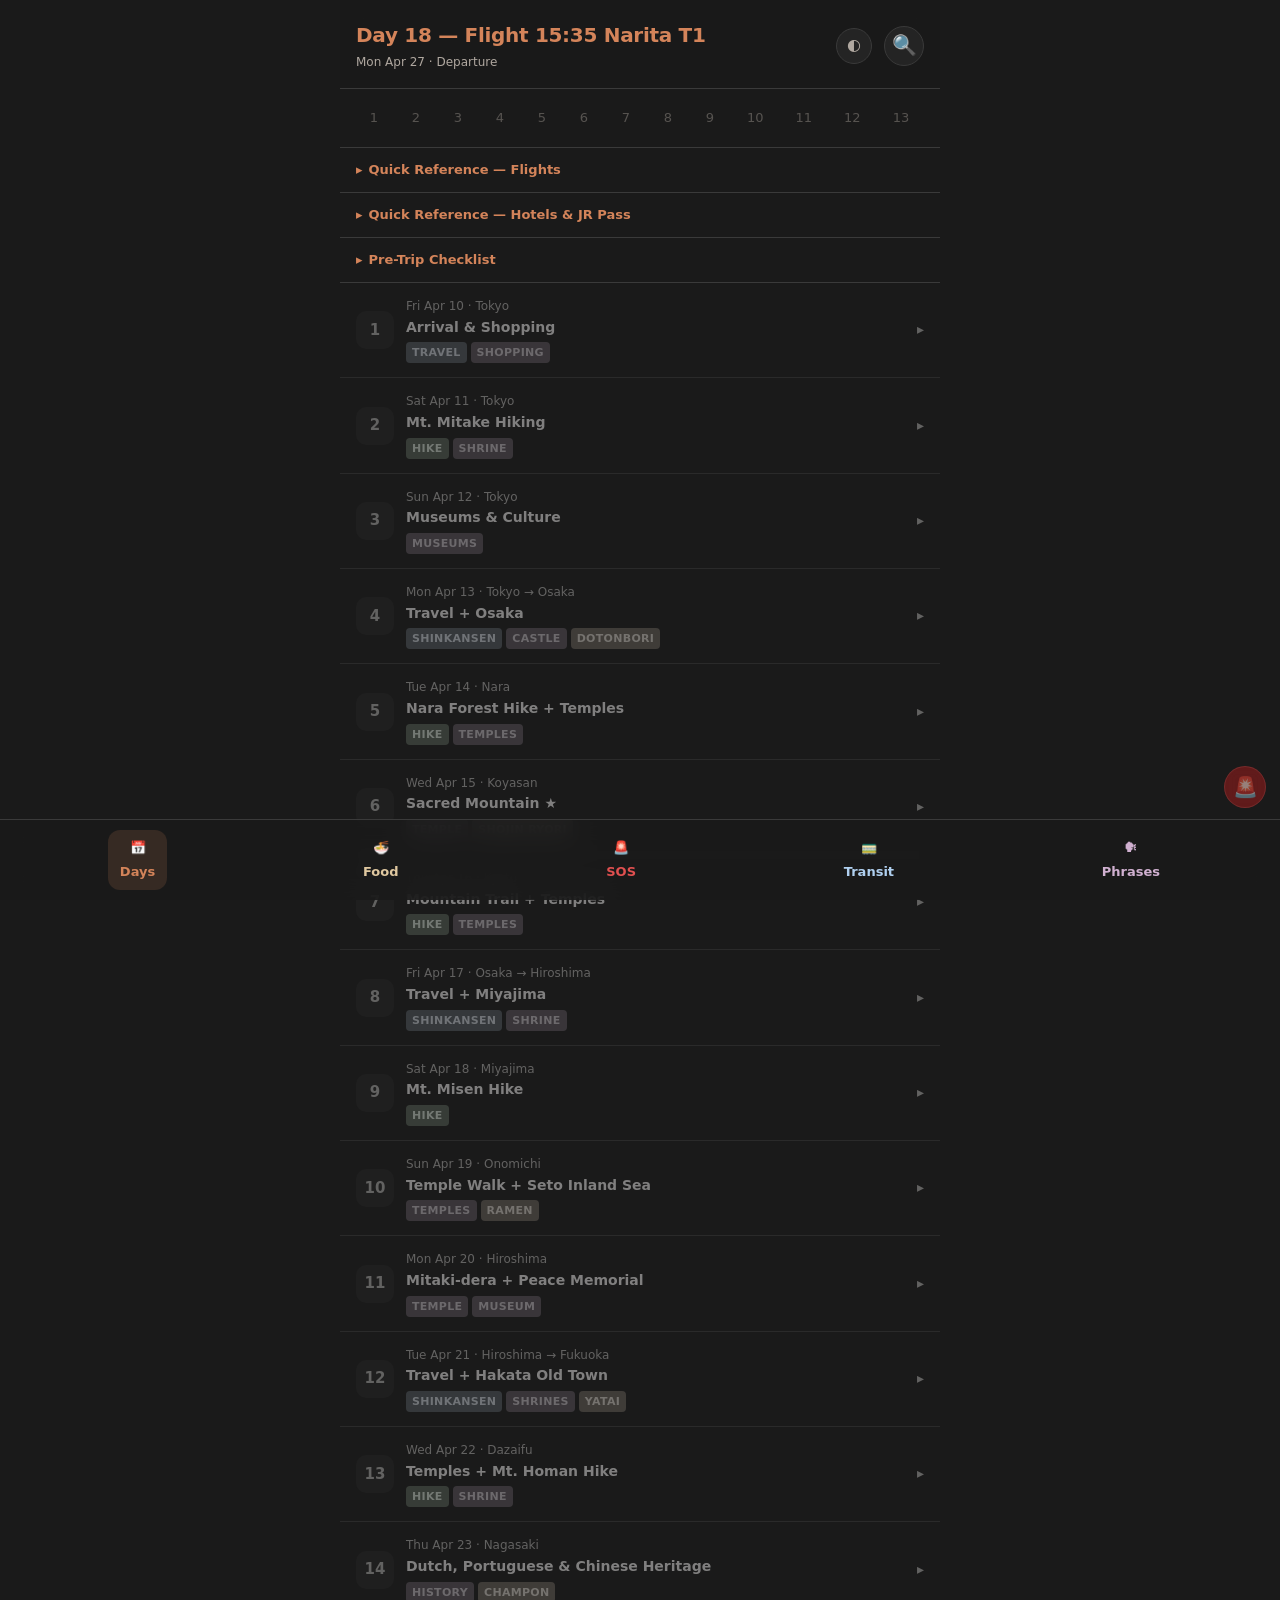
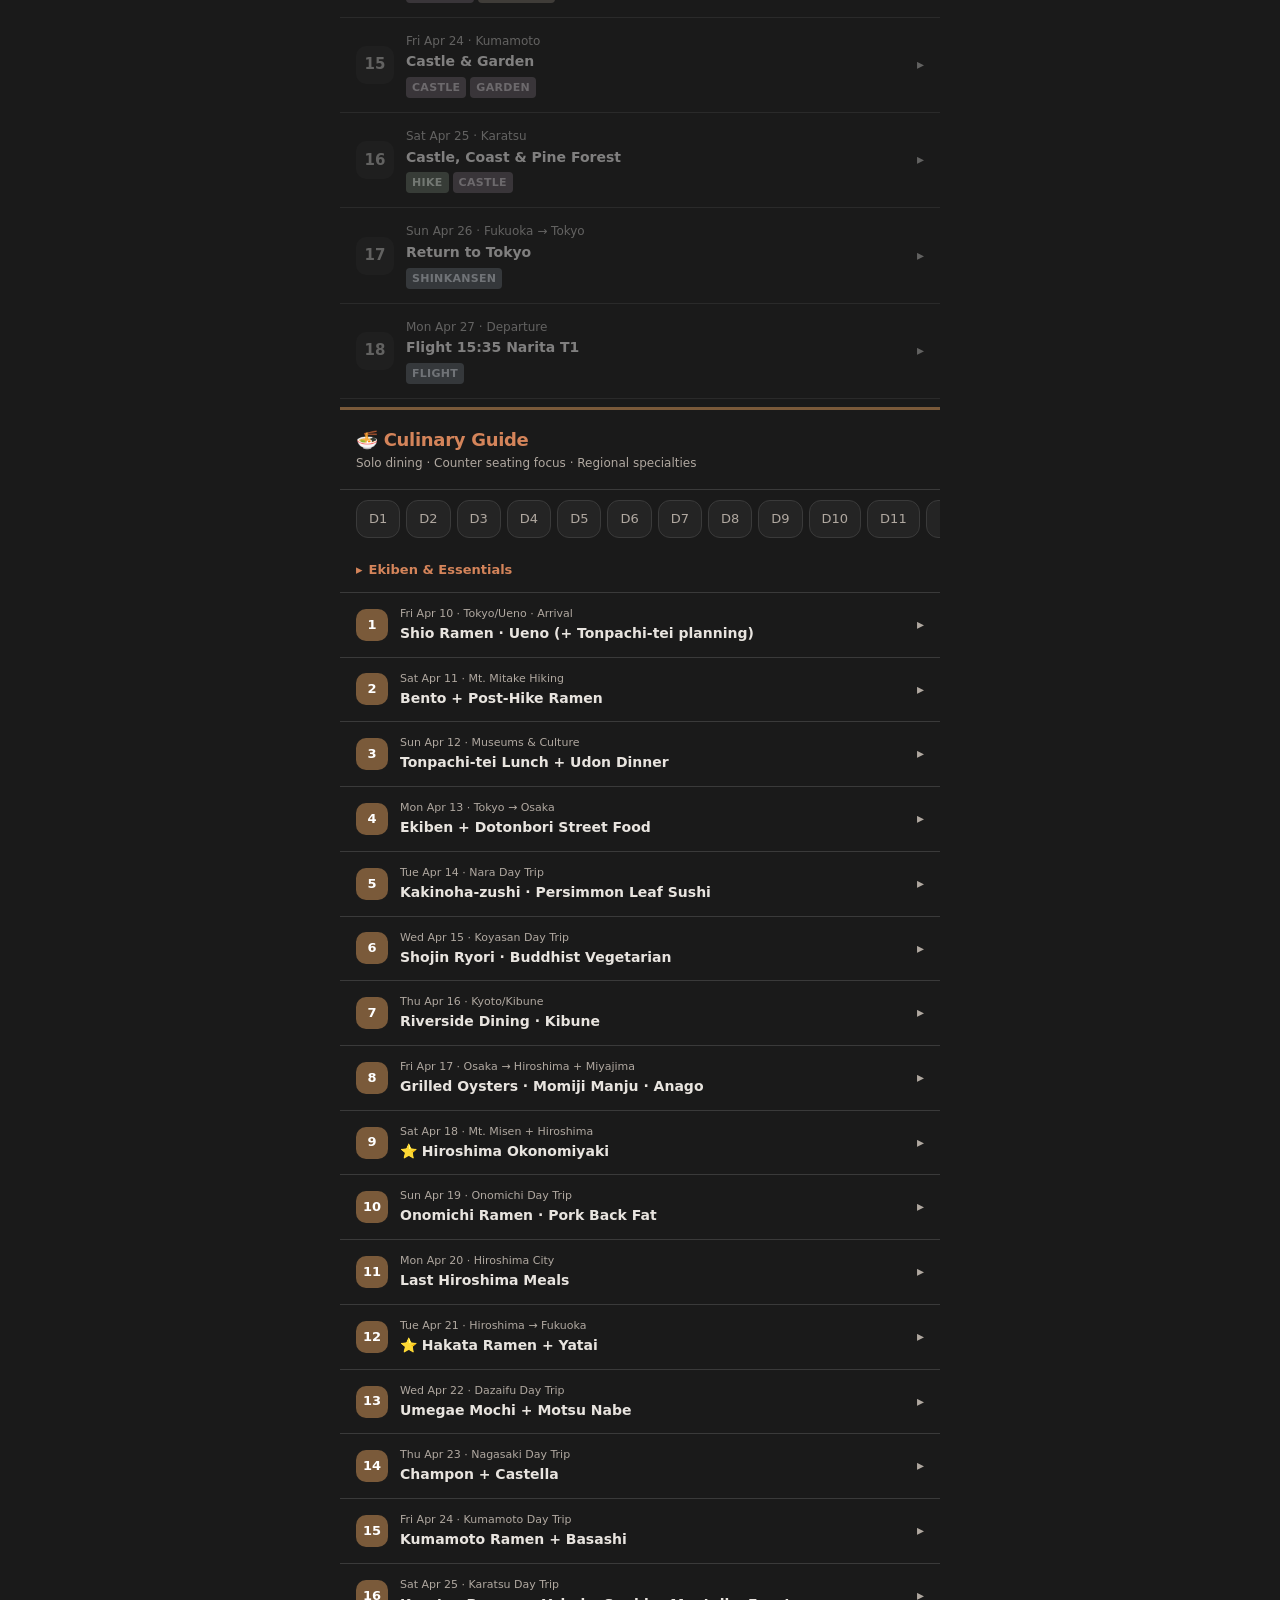
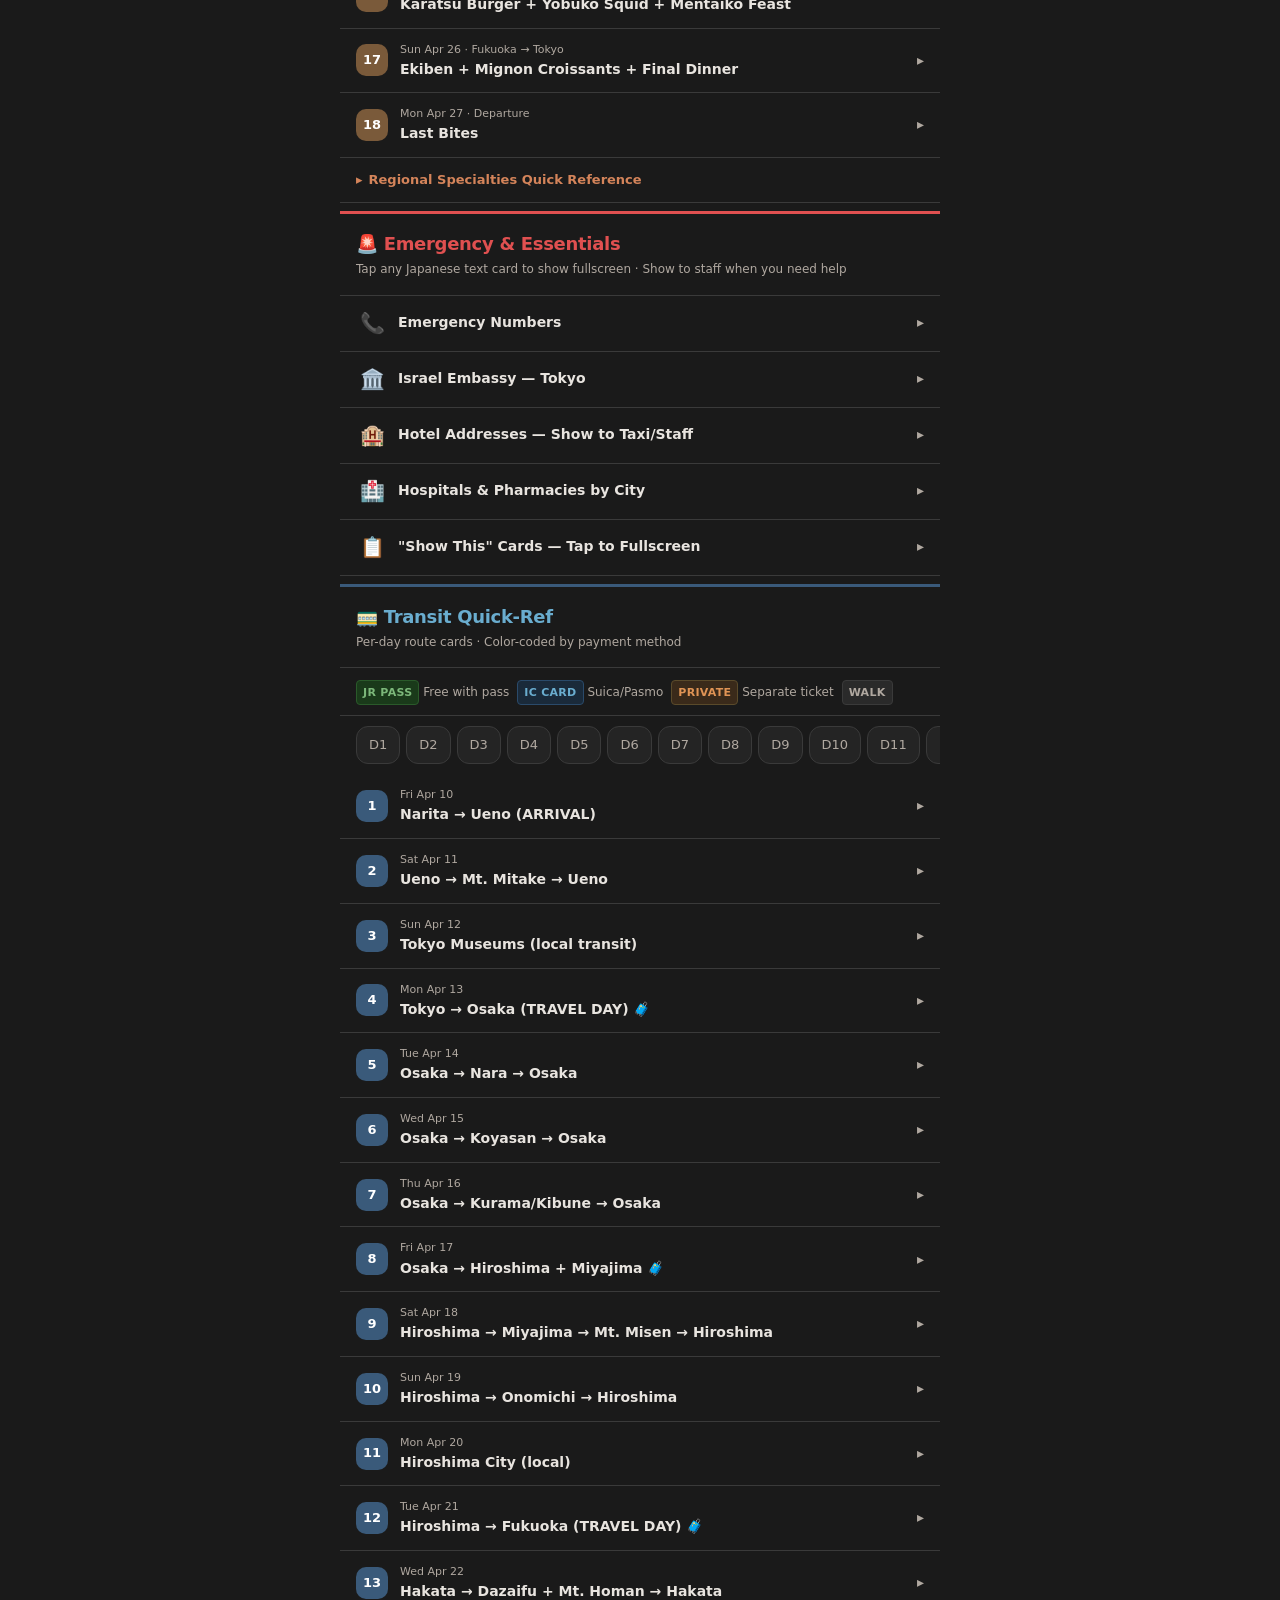
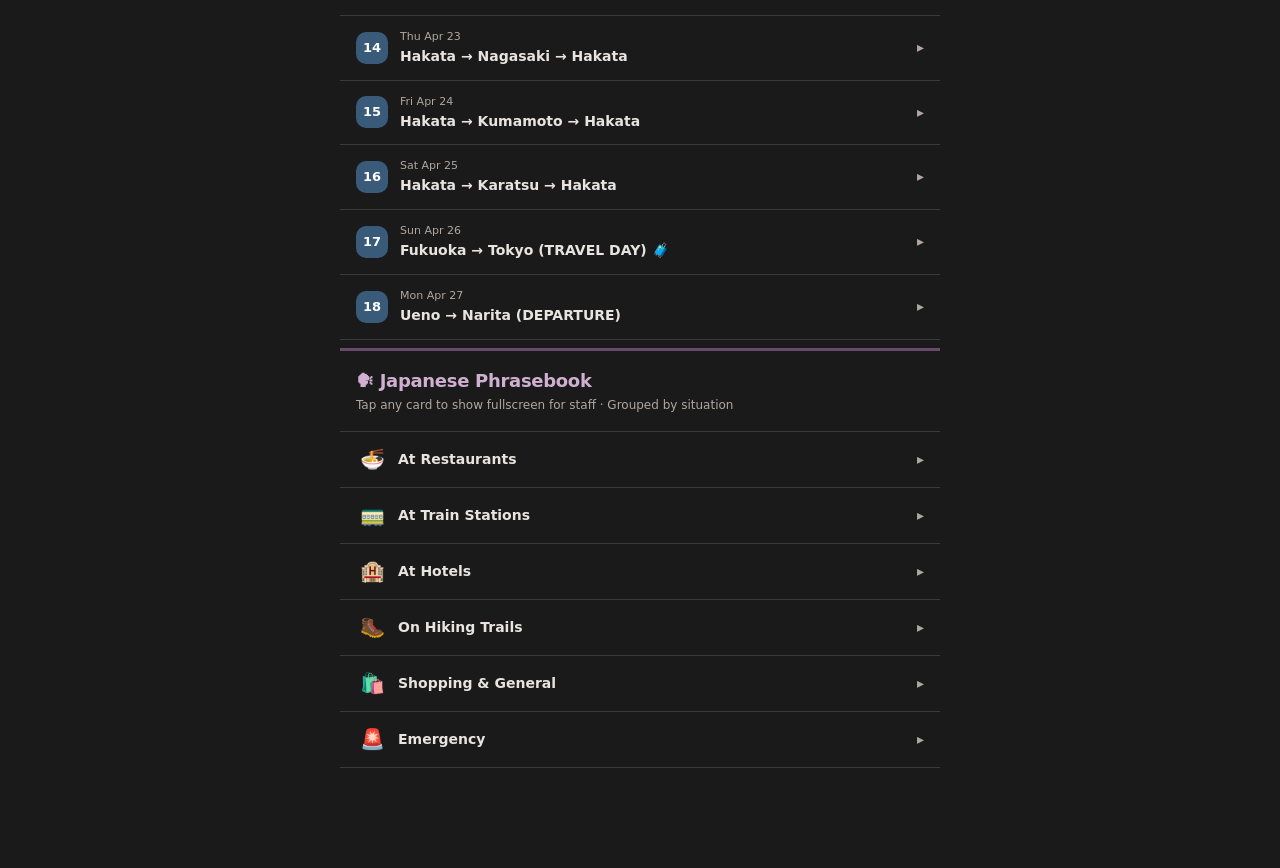
==== index.html @ 84e0c135 "Add files via upload" ====
<!DOCTYPE html>
<html lang="en">

<head>
  <meta charset="UTF-8">
  <meta name="viewport" content="width=device-width, initial-scale=1.0, user-scalable=yes, viewport-fit=cover">
  <meta name="apple-mobile-web-app-capable" content="yes">
  <meta name="apple-mobile-web-app-status-bar-style" content="black-translucent">
  <meta name="theme-color" content="#1a1a1a">
  <link rel="manifest" href="manifest.json">
  <link rel="apple-touch-icon" href="icon-192.png">
  <title>Japan April 2026</title>
  <style>
    :root {
      --bg: #1a1a1a;
      --card: #242424;
      --card-open: #2a2a2a;
      --text: #e8e4df;
      --text-dim: #b0a8a0;
      --accent: #d4845a;
      --accent-dim: #a0623f;
      --link: #6aadcf;
      --link-hike: #7cb87a;
      --link-maps: #e09455;
      --tag-transit: #3a5a7a;
      --tag-hike: #3a6a3a;
      --tag-culture: #6a4a6a;
      --tag-food: #7a5a3a;
      --border: #3a3a3a;
      --today-glow: #d4845a33;
    }

    * {
      margin: 0;
      padding: 0;
      box-sizing: border-box;
      -webkit-tap-highlight-color: transparent;
    }

    body {
      font-family: 'Inter', -apple-system, BlinkMacSystemFont, 'SF Pro Display', 'Segoe UI', system-ui, sans-serif;
      background: var(--bg);
      color: var(--text);
      font-size: 15px;
      line-height: 1.55;
      padding-bottom: calc(100px + env(safe-area-inset-bottom));
      padding-left: env(safe-area-inset-left);
      padding-right: env(safe-area-inset-right);
      -webkit-font-smoothing: antialiased;
    }

    header {
      padding: calc(20px + env(safe-area-inset-top)) 16px 16px;
      border-bottom: 1px solid var(--border);
      position: sticky;
      top: 0;
      z-index: 100;
      background: rgba(26, 26, 26, 0.85);
      /* Glassmorphism */
      backdrop-filter: blur(12px);
      -webkit-backdrop-filter: blur(12px);
      display: flex;
      justify-content: space-between;
      align-items: center;
      gap: 12px;
    }

    .header-text-block {
      flex: 1;
      min-width: 0;
    }

    .header-search-icon {
      font-size: 20px;
      width: 40px;
      height: 40px;
      border-radius: 20px;
      background: var(--card);
      border: 1px solid var(--border);
      display: flex;
      align-items: center;
      justify-content: center;
      color: var(--text-dim);
      flex-shrink: 0;
      cursor: pointer;
      transition: transform 0.1s, color 0.1s;
    }

    .header-search-icon:active {
      transform: scale(0.92);
      color: var(--text);
    }

    header h1 {
      font-size: 20px;
      font-weight: 700;
      letter-spacing: -0.3px;
      color: var(--accent);
      white-space: nowrap;
      overflow: hidden;
      text-overflow: ellipsis;
      transition: color 0.3s;
    }

    header .sub {
      font-size: 12px;
      color: var(--text-dim);
      margin-top: 2px;
      white-space: nowrap;
      overflow: hidden;
      text-overflow: ellipsis;
    }

    .quick-nav {
      display: flex;
      gap: 6px;
      overflow-x: auto;
      padding: 10px 16px;
      -webkit-overflow-scrolling: touch;
      scrollbar-width: none;
      border-bottom: 1px solid var(--border);
    }

    .bottom-nav {
      display: flex;
      justify-content: space-around;
      align-items: center;
      padding: 10px 16px calc(10px + env(safe-area-inset-bottom));
      position: fixed;
      bottom: 0;
      left: 0;
      right: 0;
      background: rgba(26, 26, 26, 0.85);
      /* Glassmorphism */
      backdrop-filter: blur(12px);
      -webkit-backdrop-filter: blur(12px);
      z-index: 100;
      border-top: 1px solid var(--border);
    }

    .bottom-nav a {
      font-size: 13px;
      font-weight: 600;
      padding: 8px 12px;
      border-radius: 12px;
      text-decoration: none;
      display: flex;
      flex-direction: column;
      align-items: center;
      gap: 4px;
      transition: transform 0.15s;
    }

    .bottom-nav a:active {
      transform: scale(0.92);
    }

    .quick-nav::-webkit-scrollbar {
      display: none;
    }

    .quick-nav a {
      flex-shrink: 0;
      font-size: 12px;
      padding: 5px 10px;
      border-radius: 12px;
      background: var(--card);
      color: var(--text-dim);
      text-decoration: none;
      border: 1px solid var(--border);
      transition: background 0.15s;
    }

    .quick-nav a.active {
      background: var(--accent-dim);
      color: #fff;
      border-color: var(--accent);
    }

    .quick-nav a.past {
      opacity: 0.4;
      background: transparent;
      border-color: transparent;
    }

    .ref-section {
      padding: 12px 16px;
      border-bottom: 1px solid var(--border);
    }

    .ref-toggle {
      font-size: 13px;
      font-weight: 600;
      color: var(--accent);
      cursor: pointer;
      display: flex;
      align-items: center;
      gap: 6px;
    }

    .ref-toggle::before {
      content: '▸';
      transition: transform 0.2s;
      display: inline-block;
    }

    .ref-toggle.open::before {
      transform: rotate(90deg);
    }

    .ref-content {
      padding-top: 10px;
      font-size: 13px;
      color: var(--text-dim);
      line-height: 1.6;
    }

    /* .ref-content.show handled by max-height transition */

    .ref-content strong {
      color: var(--text);
    }

    .hotel-grid {
      display: grid;
      grid-template-columns: 1fr;
      gap: 8px;
      margin-top: 8px;
    }

    .hotel-item {
      padding: 10px;
      background: var(--card);
      border-radius: 8px;
      font-size: 12px;
      line-height: 1.5;
    }

    .hotel-item .hotel-head {
      display: flex;
      justify-content: space-between;
      align-items: baseline;
      margin-bottom: 4px;
      font-weight: 600;
    }

    .hotel-item .dates {
      color: var(--accent);
      font-weight: 600;
      font-size: 11px;
    }

    .hotel-item .hotel-details {
      color: var(--text-dim);
      font-size: 11px;
    }

    .hotel-item .hotel-details a {
      color: var(--link-maps);
      text-decoration: none;
    }

    .hotel-item .hotel-pin {
      color: #8cc;
      font-weight: 600;
    }

    .day {
      border-bottom: 1px solid var(--border);
      scroll-margin-top: calc(110px + env(safe-area-inset-top));
      transition: opacity 0.3s;
    }

    .day.past {
      opacity: 0.5;
      filter: grayscale(80%);
    }

    .day-header {
      display: flex;
      align-items: center;
      padding: 14px 16px;
      cursor: pointer;
      user-select: none;
      gap: 12px;
      transition: background 0.15s;
    }

    .day-header:active {
      background: var(--card);
    }

    .day-num {
      width: 38px;
      height: 38px;
      border-radius: 10px;
      display: flex;
      align-items: center;
      justify-content: center;
      font-size: 15px;
      font-weight: 700;
      flex-shrink: 0;
      background: var(--card);
      color: var(--text-dim);
    }

    .day.today .day-num {
      background: var(--accent);
      color: #fff;
    }

    .day.today .day-header {
      background: var(--today-glow);
    }

    .day-info {
      flex: 1;
      min-width: 0;
    }

    .day-date {
      font-size: 12px;
      color: var(--text-dim);
    }

    .day-title {
      font-size: 14px;
      font-weight: 600;
      margin-top: 1px;
    }

    .day-tags {
      display: flex;
      gap: 4px;
      margin-top: 4px;
      flex-wrap: wrap;
    }

    .tag {
      font-size: 10px;
      padding: 2px 6px;
      border-radius: 4px;
      font-weight: 600;
      text-transform: uppercase;
      letter-spacing: 0.3px;
    }

    .tag-transit {
      background: var(--tag-transit);
      color: #b0d0f0;
    }

    .tag-hike {
      background: var(--tag-hike);
      color: #b0e0b0;
    }

    .tag-culture {
      background: var(--tag-culture);
      color: #d0b0d0;
    }

    .tag-food {
      background: var(--tag-food);
      color: #e0c8a0;
    }

    .chevron {
      font-size: 14px;
      color: var(--text-dim);
      transition: transform 0.25s;
      flex-shrink: 0;
    }

    .day.open .chevron {
      transform: rotate(90deg);
    }

    .day-body {
      padding: 0 16px 16px;
    }

    /* .day.open .day-body handled by max-height transition */

    .weather-bar {
      display: flex;
      align-items: center;
      gap: 10px;
      padding: 8px 12px;
      margin-bottom: 12px;
      background: #1e2a2e;
      border-radius: 8px;
      font-size: 13px;
      color: var(--text-dim);
      border: 1px solid #2a3a3e;
    }

    .weather-bar .wx-icon {
      font-size: 20px;
      line-height: 1;
    }

    .weather-bar .wx-temps {
      font-weight: 600;
      color: var(--text);
    }

    .weather-bar .wx-hi {
      color: #e09455;
    }

    .weather-bar .wx-lo {
      color: #6aadcf;
    }

    .weather-bar .wx-desc {
      flex: 1;
    }

    .weather-bar .wx-rain {
      font-size: 11px;
    }

    .weather-bar .wx-stale {
      font-size: 10px;
      color: var(--text-dim);
      opacity: 0.6;
    }

    .weather-bar.wx-unavailable {
      justify-content: center;
      font-size: 12px;
      opacity: 0.5;
      padding: 6px 12px;
    }

    .block {
      margin-bottom: 14px;
    }

    .block-title {
      font-size: 11px;
      font-weight: 700;
      text-transform: uppercase;
      letter-spacing: 0.8px;
      color: var(--text-dim);
      margin-bottom: 8px;
      padding-bottom: 4px;
      border-bottom: 1px solid var(--border);
    }

    .block-title.morning {
      color: #c9a85c;
      border-color: #c9a85c33;
    }

    .block-title.hike {
      color: var(--link-hike);
      border-color: #7cb87a33;
    }

    .block-title.afternoon {
      color: #6aadcf;
      border-color: #6aadcf33;
    }

    .block-title.evening {
      color: #c47aaa;
      border-color: #c47aaa33;
    }

    .block-title.logistics {
      color: var(--link-maps);
      border-color: #e0945533;
    }

    .block-title.backup {
      color: #e07070;
      border-color: #e0707033;
    }

    .item {
      margin-bottom: 10px;
      padding-left: 10px;
      border-left: 2px solid var(--border);
    }

    .item-name {
      font-weight: 600;
      font-size: 14px;
    }

    .item-name a {
      color: var(--link);
      text-decoration: none;
    }

    .item-name a:active {
      opacity: 0.7;
    }

    .item-detail {
      font-size: 13px;
      color: var(--text-dim);
      margin-top: 2px;
    }

    .links {
      display: flex;
      flex-wrap: wrap;
      gap: 10px;
      margin-top: 6px;
    }

    .btn {
      display: inline-flex;
      align-items: center;
      gap: 4px;
      font-size: 12px;
      font-weight: 600;
      padding: 10px 14px;
      border-radius: 8px;
      text-decoration: none;
      transition: opacity 0.15s, transform 0.15s cubic-bezier(0.2, 0, 0, 1);
      border: none;
      min-height: 44px;
    }

    .btn:active {
      opacity: 0.8;
      transform: scale(0.96);
    }

    .btn-maps {
      background: #33261a;
      color: var(--link-maps);
      border: 1px solid #664a2a;
    }

    .btn-info {
      background: #1a2a3a;
      color: var(--link);
      border: 1px solid #2a4a6a;
    }

    .btn-hike {
      background: #1a2a1a;
      color: var(--link-hike);
      border: 1px solid #2a5a2a;
    }

    .transit-box {
      background: var(--card);
      border-radius: 8px;
      padding: 10px 12px;
      margin-bottom: 8px;
      border: 1px solid var(--border);
    }

    .transit-route {
      font-size: 13px;
      font-weight: 600;
      color: var(--text);
    }

    .transit-detail {
      font-size: 12px;
      color: var(--text-dim);
      margin-top: 3px;
    }

    .note {
      font-size: 12px;
      color: var(--accent);
      background: #2a2018;
      padding: 8px 10px;
      border-radius: 6px;
      margin-top: 8px;
      border-left: 3px solid var(--accent);
    }

    .backup-box {
      background: #2a1a1a;
      border: 1px solid #4a2a2a;
      border-radius: 8px;
      padding: 12px;
      margin-top: 8px;
    }

    .backup-box .block-title {
      color: #e07070;
    }

    .search-container {
      padding: 0 16px;
      max-height: 0;
      overflow: hidden;
      background: var(--bg);
      transition: max-height 0.3s cubic-bezier(0.4, 0, 0.2, 1), padding 0.3s ease;
      position: sticky;
      top: calc(77px + env(safe-area-inset-top));
      /* Below the header naturally */
      z-index: 99;
    }

    .search-container.visible {
      padding: 8px 16px;
      max-height: 60px;
      border-bottom: 1px solid var(--border);
    }

    .search-container input {
      width: 100%;
      padding: 8px 12px;
      border-radius: 8px;
      border: 1px solid var(--border);
      background: var(--card);
      color: var(--text);
      font-size: 14px;
      outline: none;
    }

    .search-container input:focus {
      border-color: var(--accent);
    }

    .search-container input::placeholder {
      color: var(--text-dim);
    }

    .hidden {
      display: none !important;
    }

    /* Food Guide Section */
    .food-section-header {
      padding: 16px;
      border-bottom: 1px solid var(--border);
      border-top: 3px solid var(--tag-food);
      margin-top: 8px;
      display: flex;
      align-items: center;
      gap: 10px;
      scroll-margin-top: calc(110px + env(safe-area-inset-top));
    }

    .food-section-header h2 {
      font-size: 18px;
      font-weight: 700;
      color: var(--accent);
      letter-spacing: -0.3px;
    }

    .food-section-header .food-sub {
      font-size: 12px;
      color: var(--text-dim);
    }

    .food-day {
      border-bottom: 1px solid var(--border);
      scroll-margin-top: calc(110px + env(safe-area-inset-top));
    }

    .food-day-header {
      display: flex;
      align-items: center;
      padding: 12px 16px;
      cursor: pointer;
      user-select: none;
      gap: 12px;
      transition: background 0.15s;
    }

    .food-day-header:active {
      background: var(--card);
    }

    .food-day .day-num {
      background: var(--tag-food);
      color: #fff;
      width: 32px;
      height: 32px;
      font-size: 13px;
    }

    .food-day-info {
      flex: 1;
      min-width: 0;
    }

    .food-day-date {
      font-size: 11px;
      color: var(--text-dim);
    }

    .food-day-title {
      font-size: 14px;
      font-weight: 600;
      margin-top: 1px;
      color: var(--text);
    }

    .food-day-body {
      padding: 0 16px 16px;
    }

    /* .food-day.open .food-day-body handled by max-height transition */

    .food-day.open .chevron {
      transform: rotate(90deg);
    }

    .food-meal {
      margin-bottom: 14px;
    }

    .food-meal-title {
      font-size: 11px;
      font-weight: 700;
      text-transform: uppercase;
      letter-spacing: 0.8px;
      color: #e0c8a0;
      margin-bottom: 8px;
      padding-bottom: 4px;
      border-bottom: 1px solid #7a5a3a33;
    }

    .food-restaurant {
      margin-bottom: 12px;
      padding: 12px;
      background: var(--card);
      border-radius: 8px;
      border-left: 3px solid var(--tag-food);
    }

    .food-restaurant .rest-name {
      font-weight: 700;
      font-size: 14px;
      color: var(--text);
    }

    .food-restaurant .rest-jp {
      font-size: 12px;
      color: var(--text-dim);
      margin-left: 4px;
    }

    .food-restaurant .rest-meta {
      font-size: 12px;
      color: var(--text-dim);
      margin-top: 4px;
      line-height: 1.6;
    }

    .food-restaurant .rest-meta strong {
      color: var(--text);
      font-weight: 600;
    }

    .food-restaurant .rest-order {
      font-size: 13px;
      color: #e0c8a0;
      margin-top: 6px;
      padding: 6px 8px;
      background: #2a2018;
      border-radius: 6px;
      line-height: 1.5;
    }

    .food-restaurant .rest-note {
      font-size: 12px;
      color: var(--text-dim);
      margin-top: 6px;
      font-style: italic;
    }

    .food-restaurant .rest-badge {
      display: inline-block;
      font-size: 10px;
      font-weight: 600;
      padding: 2px 6px;
      border-radius: 4px;
      margin-right: 4px;
      text-transform: uppercase;
    }

    .rest-badge.primary {
      background: var(--tag-food);
      color: #e0c8a0;
    }

    .rest-badge.backup {
      background: #3a3a3a;
      color: var(--text-dim);
    }

    .rest-badge.tabelog {
      background: #4a3a2a;
      color: #e09455;
    }

    .rest-badge.bib {
      background: #4a2a2a;
      color: #e07070;
    }

    .food-tip {
      font-size: 12px;
      color: var(--text-dim);
      background: #1e2a2e;
      padding: 8px 10px;
      border-radius: 6px;
      margin-top: 8px;
      border-left: 3px solid #6aadcf;
      line-height: 1.5;
    }

    .food-quick-nav {
      display: flex;
      gap: 6px;
      overflow-x: auto;
      padding: 10px 16px;
      -webkit-overflow-scrolling: touch;
      scrollbar-width: none;
    }

    .food-quick-nav::-webkit-scrollbar {
      display: none;
    }

    .food-quick-nav a {
      flex-shrink: 0;
      font-size: 12px;
      padding: 5px 10px;
      border-radius: 12px;
      background: var(--card);
      color: var(--text-dim);
      text-decoration: none;
      border: 1px solid var(--border);
    }

    /* Emergency Section */
    .sos-section-header {
      padding: 16px;
      border-bottom: 1px solid var(--border);
      border-top: 3px solid #e05050;
      margin-top: 8px;
      scroll-margin-top: calc(110px + env(safe-area-inset-top));
    }

    .sos-section-header h2 {
      font-size: 18px;
      font-weight: 700;
      color: #e05050;
      letter-spacing: -0.3px;
    }

    .sos-section-header .sos-sub {
      font-size: 12px;
      color: var(--text-dim);
      margin-top: 2px;
    }

    .sos-group {
      border-bottom: 1px solid var(--border);
    }

    .sos-group-header {
      display: flex;
      align-items: center;
      padding: 12px 16px;
      cursor: pointer;
      user-select: none;
      gap: 10px;
      transition: background 0.15s;
    }

    .sos-group-header:active {
      background: var(--card);
    }

    .sos-group-icon {
      font-size: 20px;
      width: 32px;
      text-align: center;
      flex-shrink: 0;
    }

    .sos-group-title {
      font-size: 14px;
      font-weight: 600;
      flex: 1;
    }

    .sos-group-body {
      padding: 0 16px 16px;
    }

    /* .sos-group.open .sos-group-body handled by max-height transition */

    .sos-group.open .chevron {
      transform: rotate(90deg);
    }

    .sos-card {
      background: var(--card);
      border-radius: 8px;
      padding: 12px;
      margin-bottom: 8px;
      border-left: 3px solid #e05050;
    }

    .sos-card.hotel-card {
      border-left-color: var(--accent);
    }

    .sos-card.medical-card {
      border-left-color: #6aadcf;
    }

    .sos-card .sos-label {
      font-size: 11px;
      font-weight: 700;
      text-transform: uppercase;
      letter-spacing: 0.5px;
      color: #e05050;
      margin-bottom: 4px;
    }

    .sos-card.hotel-card .sos-label {
      color: var(--accent);
    }

    .sos-card.medical-card .sos-label {
      color: #6aadcf;
    }

    .sos-card .sos-jp {
      font-size: 20px;
      font-weight: 700;
      color: var(--text);
      line-height: 1.4;
      margin: 4px 0;
    }

    .sos-card .sos-en {
      font-size: 13px;
      color: var(--text-dim);
      line-height: 1.5;
    }

    .sos-card .sos-romaji {
      font-size: 12px;
      color: var(--accent);
      font-style: italic;
      margin-top: 2px;
    }

    .show-staff-btn {
      display: inline-flex;
      align-items: center;
      gap: 4px;
      font-size: 11px;
      font-weight: 600;
      padding: 6px 10px;
      border-radius: 6px;
      background: #3a2020;
      color: #e05050;
      border: 1px solid #5a3030;
      cursor: pointer;
      margin-top: 6px;
    }

    .sos-fullscreen {
      display: none;
      position: fixed;
      top: 0;
      left: 0;
      right: 0;
      bottom: 0;
      background: #000;
      z-index: 9999;
      flex-direction: column;
      align-items: center;
      justify-content: center;
      padding: 40px 20px;
      text-align: center;
    }

    .sos-fullscreen.active {
      display: flex;
    }

    .sos-fullscreen .fs-jp {
      font-size: 36px;
      font-weight: 700;
      color: #fff;
      line-height: 1.4;
      margin-bottom: 16px;
    }

    .sos-fullscreen .fs-en {
      font-size: 16px;
      color: #999;
      margin-bottom: 30px;
    }

    .sos-fullscreen .fs-close {
      font-size: 14px;
      padding: 12px 24px;
      border-radius: 8px;
      background: #333;
      color: #fff;
      border: 1px solid #555;
      cursor: pointer;
    }

    /* Transit Section */
    .transit-section-header {
      padding: 16px;
      border-bottom: 1px solid var(--border);
      border-top: 3px solid var(--tag-transit);
      margin-top: 8px;
      scroll-margin-top: calc(110px + env(safe-area-inset-top));
    }

    .transit-section-header h2 {
      font-size: 18px;
      font-weight: 700;
      color: #6aadcf;
      letter-spacing: -0.3px;
    }

    .transit-section-header .transit-sub {
      font-size: 12px;
      color: var(--text-dim);
      margin-top: 2px;
    }

    .transit-day {
      border-bottom: 1px solid var(--border);
      scroll-margin-top: calc(110px + env(safe-area-inset-top));
    }

    .transit-day-header {
      display: flex;
      align-items: center;
      padding: 12px 16px;
      cursor: pointer;
      user-select: none;
      gap: 12px;
      transition: background 0.15s;
    }

    .transit-day-header:active {
      background: var(--card);
    }

    .transit-day .day-num {
      background: var(--tag-transit);
      color: #fff;
      width: 32px;
      height: 32px;
      font-size: 13px;
    }

    .transit-day-info {
      flex: 1;
      min-width: 0;
    }

    .transit-day-date {
      font-size: 11px;
      color: var(--text-dim);
    }

    .transit-day-title {
      font-size: 14px;
      font-weight: 600;
      margin-top: 1px;
      color: var(--text);
    }

    .transit-day-body {
      padding: 0 16px 16px;
    }

    /* .transit-day.open .transit-day-body handled by max-height transition */

    .transit-day.open .chevron {
      transform: rotate(90deg);
    }

    .tleg {
      display: flex;
      gap: 10px;
      margin-bottom: 8px;
      padding: 10px 12px;
      background: var(--card);
      border-radius: 8px;
      border: 1px solid var(--border);
      align-items: flex-start;
    }

    .tleg-badge {
      flex-shrink: 0;
      font-size: 9px;
      font-weight: 700;
      padding: 3px 6px;
      border-radius: 4px;
      text-transform: uppercase;
      letter-spacing: 0.3px;
      margin-top: 2px;
      white-space: nowrap;
    }

    .tleg-badge.jr {
      background: #1a3a1a;
      color: #7cb87a;
      border: 1px solid #2a5a2a;
    }

    .tleg-badge.ic {
      background: #1a2a3a;
      color: #6aadcf;
      border: 1px solid #2a4a6a;
    }

    .tleg-badge.private {
      background: #3a2a1a;
      color: #e09455;
      border: 1px solid #5a4a2a;
    }

    .tleg-badge.walk {
      background: #2a2a2a;
      color: var(--text-dim);
      border: 1px solid #3a3a3a;
    }

    .tleg-badge.ferry {
      background: #1a2a3a;
      color: #7ac;
      border: 1px solid #2a4a5a;
    }

    .tleg-badge.cable {
      background: #2a1a3a;
      color: #b090c0;
      border: 1px solid #4a3a5a;
    }

    .tleg-content {
      flex: 1;
      min-width: 0;
    }

    .tleg-route {
      font-size: 13px;
      font-weight: 600;
      color: var(--text);
    }

    .tleg-detail {
      font-size: 12px;
      color: var(--text-dim);
      margin-top: 2px;
      line-height: 1.5;
    }

    .transit-note {
      font-size: 12px;
      color: #6aadcf;
      background: #1a2a2e;
      padding: 8px 10px;
      border-radius: 6px;
      margin-top: 4px;
      border-left: 3px solid #6aadcf;
      line-height: 1.5;
    }

    .transit-warn {
      font-size: 12px;
      color: #e09455;
      background: #2a2018;
      padding: 8px 10px;
      border-radius: 6px;
      margin-top: 4px;
      border-left: 3px solid #e09455;
      line-height: 1.5;
    }

    .transit-last {
      font-size: 12px;
      color: #e07070;
      background: #2a1a1a;
      padding: 8px 10px;
      border-radius: 6px;
      margin-top: 4px;
      border-left: 3px solid #e07070;
      line-height: 1.5;
      font-weight: 600;
    }

    .transit-quick-nav {
      display: flex;
      gap: 6px;
      overflow-x: auto;
      padding: 10px 16px;
      -webkit-overflow-scrolling: touch;
      scrollbar-width: none;
    }

    .transit-quick-nav::-webkit-scrollbar {
      display: none;
    }

    .transit-quick-nav a {
      flex-shrink: 0;
      font-size: 12px;
      padding: 5px 10px;
      border-radius: 12px;
      background: var(--card);
      color: var(--text-dim);
      text-decoration: none;
      border: 1px solid var(--border);
    }

    /* Phrasebook Section */
    .phrase-section-header {
      padding: 16px;
      border-bottom: 1px solid var(--border);
      border-top: 3px solid #6a4a6a;
      margin-top: 8px;
      scroll-margin-top: calc(110px + env(safe-area-inset-top));
    }

    .phrase-section-header h2 {
      font-size: 18px;
      font-weight: 700;
      color: #d0b0d0;
      letter-spacing: -0.3px;
    }

    .phrase-section-header .phrase-sub {
      font-size: 12px;
      color: var(--text-dim);
      margin-top: 2px;
    }

    .phrase-group {
      border-bottom: 1px solid var(--border);
    }

    .phrase-group-header {
      display: flex;
      align-items: center;
      padding: 12px 16px;
      cursor: pointer;
      user-select: none;
      gap: 10px;
      transition: background 0.15s;
    }

    .phrase-group-header:active {
      background: var(--card);
    }

    .phrase-group-icon {
      font-size: 20px;
      width: 32px;
      text-align: center;
      flex-shrink: 0;
    }

    .phrase-group-title {
      font-size: 14px;
      font-weight: 600;
      flex: 1;
    }

    .phrase-group-body {
      padding: 0 16px 16px;
    }

    /* .phrase-group.open .phrase-group-body handled by max-height transition */

    .phrase-group.open .chevron {
      transform: rotate(90deg);
    }

    .phrase-item {
      background: var(--card);
      border-radius: 8px;
      padding: 10px 12px;
      margin-bottom: 6px;
      border-left: 3px solid #6a4a6a;
      cursor: pointer;
      transition: background 0.15s, transform 0.15s cubic-bezier(0.2, 0, 0, 1);
    }

    .phrase-item:active {
      background: var(--card-open);
      transform: scale(0.98);
    }

    .phrase-en {
      font-size: 13px;
      color: var(--text-dim);
      margin-bottom: 2px;
    }

    .phrase-jp {
      font-size: 18px;
      font-weight: 600;
      color: var(--text);
      line-height: 1.4;
    }

    .phrase-romaji {
      font-size: 12px;
      color: var(--accent);
      font-style: italic;
      margin-top: 2px;
    }

    .phrase-context {
      font-size: 11px;
      color: var(--text-dim);
      margin-top: 4px;
      font-style: italic;
    }

    #btt {
      position: fixed;
      bottom: calc(140px + env(safe-area-inset-bottom));
      right: 16px;
      width: 44px;
      height: 44px;
      border-radius: 22px;
      background: rgba(26, 26, 26, 0.85);
      backdrop-filter: blur(8px);
      -webkit-backdrop-filter: blur(8px);
      color: var(--text-dim);
      display: flex;
      align-items: center;
      justify-content: center;
      font-size: 20px;
      border: 1px solid var(--border);
      z-index: 90;
      opacity: 0;
      pointer-events: none;
      transition: opacity 0.3s, transform 0.15s;
    }

    #btt.visible {
      opacity: 1;
      pointer-events: auto;
    }

    #btt:active {
      transform: scale(0.92);
      background: var(--card);
    }

    /* A1: Dynamic Island spacing */
    header {
      min-height: calc(52px + env(safe-area-inset-top));
    }

    /* A3: Larger quick nav chips */
    .quick-nav a, .food-quick-nav a, .transit-quick-nav a {
      padding: 8px 12px;
      font-size: 13px;
      min-width: 36px;
      min-height: 36px;
      text-align: center;
      display: inline-flex;
      align-items: center;
      justify-content: center;
    }

    /* A2: Bottom nav active state */
    .bottom-nav a.nav-active {
      background: rgba(212, 132, 90, 0.15);
      color: var(--accent) !important;
    }

    /* A4: Inline weather on collapsed day header */
    .day-header-wx {
      font-size: 12px;
      color: var(--text-dim);
      display: flex;
      align-items: center;
      gap: 4px;
      margin-top: 2px;
    }
    .day-header-wx .wx-hi { color: #e09455; font-weight: 600; }
    .day-header-wx .wx-lo { color: #6aadcf; font-weight: 600; }

    /* A5: Contrast & font size fixes */
    .tag, .rest-badge, .tleg-badge { font-size: 11px; }
    .hotel-item .dates, .hotel-item .hotel-details { font-size: 12px; }
    .wx-stale { font-size: 11px; }

    /* A8: OLED mode */
    body.oled-mode {
      --bg: #000000;
      --card: #111111;
      --card-open: #1a1a1a;
      --border: #222222;
    }
    body.oled-mode header,
    body.oled-mode .bottom-nav {
      background: rgba(0, 0, 0, 0.92);
    }

    /* A8: OLED toggle button in header */
    .header-oled-toggle {
      font-size: 16px;
      width: 36px;
      height: 36px;
      border-radius: 18px;
      background: var(--card);
      border: 1px solid var(--border);
      display: flex;
      align-items: center;
      justify-content: center;
      color: var(--text-dim);
      flex-shrink: 0;
      cursor: pointer;
      transition: transform 0.1s, color 0.1s;
    }
    .header-oled-toggle:active { transform: scale(0.92); color: var(--text); }
    body.oled-mode .header-oled-toggle { color: var(--accent); background: #1a1a1a; }

    /* A6: Search clear and count */
    .search-wrapper {
      position: relative;
      display: flex;
      align-items: center;
    }
    .search-wrapper input { padding-right: 80px; }
    .search-clear {
      position: absolute;
      right: 50px;
      font-size: 18px;
      color: var(--text-dim);
      cursor: pointer;
      display: none;
      padding: 4px;
      line-height: 1;
    }
    .search-count {
      position: absolute;
      right: 10px;
      font-size: 11px;
      color: var(--accent);
      font-weight: 600;
      display: none;
    }

    /* B2: Time-aware dimming for past blocks within today */
    .block.time-past { opacity: 0.45; }
    .block.time-now {
      border-left: 3px solid var(--accent);
      padding-left: 8px;
      position: relative;
    }
    .block.time-now::before {
      content: 'NOW';
      position: absolute;
      top: 0;
      right: 0;
      font-size: 9px;
      font-weight: 700;
      letter-spacing: 0.5px;
      color: var(--accent);
      background: rgba(212, 132, 90, 0.2);
      padding: 2px 6px;
      border-radius: 4px;
    }

    /* B5: Rain alert banner */
    .rain-alert {
      display: flex;
      align-items: center;
      gap: 8px;
      padding: 8px 12px;
      margin-bottom: 8px;
      background: #2a2018;
      border-radius: 8px;
      font-size: 13px;
      color: #e09455;
      border: 1px solid #5a4a2a;
      font-weight: 600;
    }
    .rain-alert .rain-link {
      color: var(--link);
      font-weight: 600;
      text-decoration: none;
      white-space: nowrap;
    }

    /* B6: Copy toast */
    .copy-toast {
      position: fixed;
      bottom: calc(80px + env(safe-area-inset-bottom));
      left: 50%;
      transform: translateX(-50%) translateY(20px);
      background: var(--accent);
      color: #fff;
      font-size: 13px;
      font-weight: 600;
      padding: 8px 16px;
      border-radius: 20px;
      z-index: 200;
      opacity: 0;
      transition: opacity 0.2s, transform 0.2s;
      pointer-events: none;
    }
    .copy-toast.show {
      opacity: 1;
      transform: translateX(-50%) translateY(0);
    }

    /* B8: Prev/Next day navigation */
    .day-nav {
      display: flex;
      gap: 10px;
      margin-top: 16px;
      padding-top: 12px;
      border-top: 1px solid var(--border);
    }
    .day-nav-btn {
      flex: 1;
      padding: 12px;
      border-radius: 8px;
      background: var(--card);
      border: 1px solid var(--border);
      color: var(--text);
      font-size: 13px;
      font-weight: 600;
      text-align: center;
      cursor: pointer;
      transition: transform 0.15s, background 0.15s;
      min-height: 44px;
      display: flex;
      align-items: center;
      justify-content: center;
      gap: 6px;
    }
    .day-nav-btn:active { transform: scale(0.96); background: var(--card-open); }
    .day-nav-btn.disabled { opacity: 0.3; pointer-events: none; }

    /* B10: Interactive checklist */
    .checklist-item {
      display: flex;
      align-items: flex-start;
      gap: 8px;
      padding: 4px 0;
      cursor: pointer;
      transition: opacity 0.2s;
    }
    .checklist-item.checked { opacity: 0.45; text-decoration: line-through; }
    .checklist-box {
      width: 20px;
      height: 20px;
      border-radius: 4px;
      border: 2px solid var(--border);
      flex-shrink: 0;
      display: flex;
      align-items: center;
      justify-content: center;
      font-size: 12px;
      margin-top: 1px;
      transition: background 0.15s, border-color 0.15s;
    }
    .checklist-item.checked .checklist-box {
      background: var(--accent);
      border-color: var(--accent);
      color: #fff;
    }
    .checklist-counter {
      font-size: 12px;
      color: var(--accent);
      font-weight: 600;
      margin-bottom: 8px;
    }

    /* B11: Quick SOS modal */
    .sos-quick-modal {
      display: none;
      position: fixed;
      top: 0; left: 0; right: 0; bottom: 0;
      background: rgba(0,0,0,0.85);
      z-index: 9998;
      flex-direction: column;
      align-items: center;
      justify-content: center;
      padding: 40px 20px;
      gap: 12px;
    }
    .sos-quick-modal.active { display: flex; }
    .sos-quick-modal h3 {
      font-size: 18px;
      color: #e05050;
      margin-bottom: 8px;
    }
    .sos-quick-call {
      display: flex;
      align-items: center;
      gap: 12px;
      width: 100%;
      max-width: 320px;
      padding: 16px 20px;
      border-radius: 12px;
      text-decoration: none;
      font-size: 18px;
      font-weight: 700;
      min-height: 56px;
      transition: transform 0.15s;
    }
    .sos-quick-call:active { transform: scale(0.96); }
    .sos-quick-call.call-110 { background: #3a1a1a; color: #e05050; border: 1px solid #6a2a2a; }
    .sos-quick-call.call-119 { background: #2a2a1a; color: #e0c850; border: 1px solid #5a5a2a; }
    .sos-quick-call.call-helpline { background: #1a2a1a; color: #7cb87a; border: 1px solid #2a5a2a; }
    .sos-quick-call .call-label { font-size: 13px; font-weight: 400; color: var(--text-dim); }
    .sos-quick-close {
      margin-top: 16px;
      padding: 12px 24px;
      border-radius: 8px;
      background: #333;
      color: #fff;
      border: 1px solid #555;
      cursor: pointer;
      font-size: 14px;
    }

    /* B9: Live transit check button */
    .btn-live {
      background: #1a2a2a;
      color: #7ac;
      border: 1px solid #2a4a5a;
    }

    @media (min-width: 600px) {
      body {
        max-width: 600px;
        margin: 0 auto;
      }
    }

    /* ─── Collapsible sections: hidden by default ───────────────── */
    .day-body, .food-day-body, .transit-day-body, .sos-group-body, .phrase-group-body, .ref-content {
      display: none;
    }
    .day.open .day-body,
    .food-day.open .food-day-body,
    .transit-day.open .transit-day-body,
    .sos-group.open .sos-group-body,
    .phrase-group.open .phrase-group-body,
    .ref-content.show {
      display: block;
      animation: sectionOpen 0.22s cubic-bezier(0.2, 0, 0, 1);
    }
    @keyframes sectionOpen {
      from { opacity: 0; transform: translateY(-5px); }
      to   { opacity: 1; transform: translateY(0); }
    }

    /* ─── Outdoor / high-contrast mode ──────────────────────────── */
    body.outdoor-mode {
      --bg: #f2ede4;
      --card: #ffffff;
      --card-open: #faf8f3;
      --text: #1a1513;
      --text-dim: #4a4540;
      --accent: #b8572a;
      --accent-dim: #8a3e1d;
      --link: #1a6a9a;
      --link-hike: #2a6a28;
      --link-maps: #c07020;
      --border: #cec5b8;
      --today-glow: #d4845a55;
    }
    body.outdoor-mode header {
      background: rgba(242, 237, 228, 0.95);
      border-bottom-color: var(--border);
    }
    body.outdoor-mode .bottom-nav {
      background: rgba(242, 237, 228, 0.97);
      border-top: 1px solid var(--border);
    }
    body.outdoor-mode .quick-nav,
    body.outdoor-mode .food-quick-nav,
    body.outdoor-mode .transit-quick-nav {
      background: var(--bg);
    }
    body.outdoor-mode .search-container {
      background: var(--bg);
    }
    body.outdoor-mode .search-container input {
      background: #fff;
      color: var(--text);
    }
    body.outdoor-mode .tag-transit { background: #4a7aaa; }
    body.outdoor-mode .tag-hike    { background: #3a7a38; }
    body.outdoor-mode .tag-culture { background: #7a5a8a; }
    body.outdoor-mode .tag-food    { background: #9a6a3a; }
    body.outdoor-mode .btn         { border-color: var(--border); }
    body.outdoor-mode .btn-maps    { background: #fff3e0; color: #c07020; border-color: #e0b870; }
    /* Keep fullscreen overlay always dark for staff readability */
    body.outdoor-mode .sos-fullscreen { background: rgba(0,0,0,0.97); }
    body.outdoor-mode .sos-quick-modal { background: #1a1a1a; }

    /* ─── Floating SOS button ────────────────────────────────────── */
    #sos-float {
      position: fixed;
      bottom: calc(92px + env(safe-area-inset-bottom));
      right: 14px;
      width: 42px;
      height: 42px;
      border-radius: 50%;
      background: rgba(200, 30, 30, 0.75);
      color: #fff;
      font-size: 20px;
      display: flex;
      align-items: center;
      justify-content: center;
      z-index: 98;
      cursor: pointer;
      backdrop-filter: blur(6px);
      -webkit-backdrop-filter: blur(6px);
      border: 1px solid rgba(255,100,100,0.4);
      transition: opacity 0.2s, transform 0.1s;
      opacity: 0.55;
      user-select: none;
      -webkit-user-select: none;
    }
    #sos-float:active { transform: scale(0.9); opacity: 1; }

    /* ─── Hotel button in header ─────────────────────────────────── */
    .header-hotel-btn {
      font-size: 20px;
      width: 40px;
      height: 40px;
      border-radius: 20px;
      background: var(--card);
      border: 1px solid var(--border);
      display: flex;
      align-items: center;
      justify-content: center;
      flex-shrink: 0;
      cursor: pointer;
      transition: transform 0.1s;
    }
    .header-hotel-btn:active { transform: scale(0.92); }

    /* ─── Last train warning banner ──────────────────────────────── */
    #last-train-banner {
      position: sticky;
      top: calc(73px + env(safe-area-inset-top));
      z-index: 97;
      background: #2e2800;
      color: #f0d060;
      font-size: 13px;
      font-weight: 500;
      padding: 8px 14px;
      border-bottom: 1px solid #5a4a00;
      display: flex;
      align-items: center;
      justify-content: space-between;
      gap: 8px;
    }
    #last-train-banner.hidden { display: none !important; }
    #last-train-banner .lt-close {
      font-size: 16px;
      color: #f0d060;
      opacity: 0.7;
      cursor: pointer;
      flex-shrink: 0;
      padding: 2px 4px;
    }
    body.outdoor-mode #last-train-banner {
      background: #fff3cd;
      color: #856404;
      border-bottom-color: #ffe69c;
    }
    body.outdoor-mode #last-train-banner .lt-close { color: #856404; }

    /* ─── Offline maps reminder banner ──────────────────────────── */
    #maps-reminder {
      background: #1a2a3a;
      color: #8ac8e8;
      font-size: 12px;
      padding: 10px 14px;
      border-bottom: 1px solid #2a4a5a;
      display: flex;
      flex-wrap: wrap;
      gap: 6px;
      align-items: center;
    }
    #maps-reminder.hidden { display: none !important; }
    #maps-reminder a { color: #6aadcf; text-decoration: underline; font-size: 12px; }
    #maps-reminder .mr-close {
      margin-left: auto;
      color: #6aadcf;
      cursor: pointer;
      font-size: 16px;
      flex-shrink: 0;
    }
    body.outdoor-mode #maps-reminder {
      background: #e8f4ff;
      color: #1a5a8a;
      border-bottom-color: #b8d8f0;
    }
    body.outdoor-mode #maps-reminder a { color: #1a6aaa; }
    body.outdoor-mode #maps-reminder .mr-close { color: #1a6aaa; }

    /* ─── Day share button ───────────────────────────────────────── */
    .day-share-btn {
      font-size: 12px;
      padding: 6px 12px;
      min-height: 32px;
      border-radius: 6px;
      background: var(--card);
      color: var(--text-dim);
      border: 1px solid var(--border);
      cursor: pointer;
      transition: opacity 0.1s;
    }
    .day-share-btn:active { opacity: 0.7; }
  </style>
</head>

<body>

  <header>
    <div class="header-text-block">
      <h1 id="header-title">🇯🇵 Japan — April 2026</h1>
      <div class="sub" id="header-sub">18 days · Tokyo → Osaka → Hiroshima → Fukuoka → Tokyo</div>
    </div>
    <div class="header-hotel-btn" id="hotel-btn" aria-label="Tonight's Hotel" title="Show hotel address to taxi driver" style="display:none;">🏨</div>
    <div class="header-oled-toggle" id="oled-toggle" aria-label="Toggle Theme" title="Cycle theme: dark → OLED → outdoor">
      ◐
    </div>
    <div class="header-search-icon" id="search-toggle" aria-label="Toggle Search">
      🔍
    </div>
  </header>

  <div id="last-train-banner" class="hidden">
    <span id="lt-text"></span>
    <span class="lt-close" onclick="document.getElementById('last-train-banner').classList.add('hidden'); haptic(8);">✕</span>
  </div>

  <div id="maps-reminder" class="hidden">
    <span>📥 Download offline maps:</span>
    <a href="https://www.google.com/maps/@35.6762,139.6503,12z" target="_blank">Tokyo</a>
    <a href="https://www.google.com/maps/@34.6851,135.8048,12z" target="_blank">Nara</a>
    <a href="https://www.google.com/maps/@34.6937,135.5022,12z" target="_blank">Osaka</a>
    <a href="https://www.google.com/maps/@34.2130,135.6000,12z" target="_blank">Koyasan</a>
    <a href="https://www.google.com/maps/@34.9854,135.7588,12z" target="_blank">Kyoto</a>
    <a href="https://www.google.com/maps/@34.3853,132.4553,12z" target="_blank">Hiroshima</a>
    <a href="https://www.google.com/maps/@33.5904,130.4017,12z" target="_blank">Fukuoka</a>
    <a href="https://www.google.com/maps/@32.7503,129.8779,12z" target="_blank">Nagasaki</a>
    <a href="https://www.google.com/maps/@32.8031,130.7079,12z" target="_blank">Kumamoto</a>
    <span class="mr-close" onclick="localStorage.setItem('maps_reminder_dismissed','1'); document.getElementById('maps-reminder').classList.add('hidden');">✕</span>
  </div>

  <div class="search-container">
    <div class="search-wrapper">
      <input type="text" id="search" placeholder="Search places, temples, hikes…" autocomplete="off">
      <span class="search-clear" id="search-clear">✕</span>
      <span class="search-count" id="search-count"></span>
    </div>
  </div>

  <div class="quick-nav" id="quicknav">
    <a href="#day1" data-day="1">1</a><a href="#day2" data-day="2">2</a><a href="#day3" data-day="3">3</a><a
      href="#day4" data-day="4">4</a>
    <a href="#day5" data-day="5">5</a><a href="#day6" data-day="6">6</a><a href="#day7" data-day="7">7</a><a
      href="#day8" data-day="8">8</a>
    <a href="#day9" data-day="9">9</a><a href="#day10" data-day="10">10</a><a href="#day11" data-day="11">11</a><a
      href="#day12" data-day="12">12</a>
    <a href="#day13" data-day="13">13</a><a href="#day14" data-day="14">14</a><a href="#day15" data-day="15">15</a><a
      href="#day16" data-day="16">16</a>
    <a href="#day17" data-day="17">17</a><a href="#day18" data-day="18">18</a>
  </div>

  <div class="bottom-nav" id="bottom-nav">
    <a href="#day1" data-section="days" style="color:var(--accent);" class="nav-active">📅 <span>Days</span></a>
    <a href="#food-guide" data-section="food" style="color:#e0c8a0;">🍜 <span>Food</span></a>
    <a href="#sos-section" data-section="sos" style="color:#e05050;" id="sos-nav-btn">🚨 <span>SOS</span></a>
    <a href="#transit-section" data-section="transit" style="color:#b0d0f0;">🚃 <span>Transit</span></a>
    <a href="#phrase-section" data-section="phrases" style="color:#d0b0d0;">🗣 <span>Phrases</span></a>
  </div>

  <!-- QUICK REFERENCE -->
  <div class="ref-section">
    <div class="ref-toggle" onclick="toggleRef(this)">Quick Reference — Flights</div>
    <div class="ref-content">
      <strong>✈ Outbound: EL AL LY93</strong> · Booking: <strong>X3YO5U</strong><br>
      Apr 9 depart TLV 13:25 → Apr 10 arrive Narita T1 07:00 · Seat 38A · 1 checked bag<br><br>
      <strong>✈ Return: EL AL LY92</strong> · Booking: <strong>X3YO5U</strong><br>
      Apr 27 depart Narita T1 15:35 → arrive TLV 22:20 same day · Seat 40K · 1 checked bag<br><br>
      <strong>Check-in deadline:</strong> Be at Narita T1 by 12:30–13:00 (EL AL security checks take extra time).<br>
      <strong>Last Skyliner:</strong> Depart Keisei Ueno by 11:30.
    </div>
  </div>
  <div class="ref-section">
    <div class="ref-toggle" onclick="toggleRef(this)">Quick Reference — Hotels & JR Pass</div>
    <div class="ref-content">
      <strong>14-day JR Pass (¥80,000)</strong> — Activate Apr 13, valid through Apr 26.<br>
      Covers Shinkansen (except Nozomi/Mizuho), JR local, JR ferries.<br><br>
      <strong>🎫 Seat reservations:</strong> Free with JR Pass. Reserve at any JR ticket office ("Midori no Madoguchi").
      Tip: batch-reserve multiple trips in one visit. On Apr 13 (activation), reserve seats for Day 4 (Hikari to Osaka),
      Day 8 (to Hiroshima), Day 12 (to Hakata), Day 14 (Relay Kamome + Kamome to Nagasaki = 2 reservations), and Day 17
      (Sakura + Hikari back to Tokyo = 2 reservations).<br><br>
      <strong>NOT covered:</strong> Keisei Skyliner (¥2,520×2), Nankai Koyasan (¥3,400), Nishitetsu Dazaifu (¥420),
      Tokyo local Apr 10–12.<br><br>
      <div class="hotel-grid">
        <div class="hotel-item">
          <div class="hotel-head"><span>APA Hotel Ueno Ekiminami</span><span class="dates">Apr 10–12 (3n)</span></div>
          <div class="hotel-details">Daito-ku Ueno 6-7-21 · JR Ueno 3 min · Breakfast incl.<br>
            <a href="tel:+81358077111">📞 +81 3 5807 7111</a> · PIN: <span class="hotel-pin">7768</span>
          </div>
        </div>
        <div class="hotel-item">
          <div class="hotel-head"><span>Osaka Excel Hotel Tokyu</span><span class="dates">Apr 13–16 (4n)</span></div>
          <div class="hotel-details">Chuo-ku Kyutaro-machi 4-1-15 · Honmachi 5 min · Breakfast incl.<br>
            <a href="tel:+81662520109">📞 +81 6 6252 0109</a> · PIN: <span class="hotel-pin">6857</span>
          </div>
        </div>
        <div class="hotel-item">
          <div class="hotel-head"><span>Daiwa Roynet Hiroshima-ekimae</span><span class="dates">Apr 17–20 (4n)</span>
          </div>
          <div class="hotel-details">Higashi-ku Futabanosato 3-5-7 · JR Hiroshima north exit 3–5 min · Reception 13F ·
            Breakfast incl.<br>
            <a href="tel:+81825541455">📞 +81 82 554 1455</a> · PIN: <span class="hotel-pin">3709</span>
          </div>
        </div>
        <div class="hotel-item">
          <div class="hotel-head"><span>KOKO HOTEL Hakata Station</span><span class="dates">Apr 21–25 (5n)</span></div>
          <div class="hotel-details">Hakataekimae 3-22-19 · JR Hakata Gate 4 min · ⚠ No breakfast (use station
            bakeries/conbini)<br>
            <a href="tel:+81924769111">📞 +81 92 476 9111</a> · PIN: <span class="hotel-pin">1118</span>
          </div>
        </div>
        <div class="hotel-item">
          <div class="hotel-head"><span>APA Hotel Ueno Ekimae</span><span class="dates">Apr 26 (1n)</span></div>
          <div class="hotel-details">Taito-ku Higashi Ueno 2-18-7 · JR Ueno Central Exit 2 min · Breakfast incl.<br>
            <a href="tel:+81358120311">📞 +81 3 5812 0311</a> · PIN: <span class="hotel-pin">1548</span>
          </div>
        </div>
      </div>
    </div>
  </div>

  <div class="ref-section">
    <div class="ref-toggle" onclick="toggleRef(this)">Pre-Trip Checklist</div>
    <div class="ref-content" id="checklist-section">
      <div class="checklist-counter" id="checklist-counter"></div>
      <strong>Before departure:</strong><br>
      <div class="checklist-item" data-key="cl-nezu" onclick="toggleChecklist(this)">
        <div class="checklist-box"></div>
        <span>Buy Nezu Museum tickets in advance</span>
      </div>
      <div class="checklist-item" data-key="cl-gmaps" onclick="toggleChecklist(this)">
        <div class="checklist-box"></div>
        <span>Download Google Maps offline: Tokyo, Osaka, Nara, Kyoto, Hiroshima, Fukuoka, Nagasaki, Kumamoto, Karatsu</span>
      </div>
      <div class="checklist-item" data-key="cl-translate" onclick="toggleChecklist(this)">
        <div class="checklist-box"></div>
        <span>Download Google Translate Japanese pack</span>
      </div>
      <div class="checklist-item" data-key="cl-suica" onclick="toggleChecklist(this)">
        <div class="checklist-box"></div>
        <span>Set up Suica in Apple Wallet</span>
      </div>
      <div class="checklist-item" data-key="cl-yamap" onclick="toggleChecklist(this)">
        <div class="checklist-box"></div>
        <span>Download Yamap offline trail maps: Mt. Mitake, Kasuga Forest, Kurama-Kibune, Mt. Misen, Mt. Homan, Mt. Kagami</span>
      </div>
      <br>
      <strong>Apr 13–14 from Osaka:</strong><br>
      <div class="checklist-item" data-key="cl-kurama" onclick="toggleChecklist(this)">
        <div class="checklist-box"></div>
        <span><span style="color: var(--accent);">⚠ Check Kurama-Kibune trail status</span> — <a
        href="https://eizandensha.co.jp/en/" style="color: var(--link);" onclick="event.stopPropagation()">Eizan Railway</a> · <a
        href="https://www.kuramadera.or.jp/" style="color: var(--link);" onclick="event.stopPropagation()">Kurama-dera</a> · <a
        href="https://www.japan-guide.com/e/e3933.html" style="color: var(--link);" onclick="event.stopPropagation()">Japan-guide</a></span>
      </div>
      <div class="checklist-item" data-key="cl-enryakuji" onclick="toggleChecklist(this)">
        <div class="checklist-box"></div>
        <span>If Kurama Line suspended → activate Enryaku-ji backup (Day 7)</span>
      </div>
    </div>
  </div>

  <!-- DAY 1 -->
  <div class="day" id="day1">
    <div class="day-header" onclick="toggleDay(this)">
      <div class="day-num">1</div>
      <div class="day-info">
        <div class="day-date">Fri Apr 10 · Tokyo</div>
        <div class="day-title">Arrival & Shopping</div>
        <div class="day-tags"><span class="tag tag-transit">Travel</span><span class="tag tag-culture">Shopping</span>
        </div>
      </div>
      <div class="chevron">▸</div>
    </div>
    <div class="day-body">

      <div class="block">
        <div class="block-title logistics">Arrival</div>
        <div class="note">✈ <strong>EL AL LY93</strong> · Booking: <strong>X3YO5U</strong> · Lands 07:00 Narita T1 ·
          Seat 38A</div>
        <div class="transit-box">
          <div class="transit-route">Keisei Skyliner: Narita T1 → Keisei Ueno Station</div>
          <div class="transit-detail">~41 min · ¥2,520 · Buy Suica at airport. ⚠ Google may suggest JR Narita Express —
            take Keisei Skyliner instead (faster, cheaper, arrives closer to hotel).</div>
          <div class="links">
            <a class="btn btn-maps"
              href="https://www.google.com/maps/dir/?api=1&origin=Narita+Airport+Terminal+1&destination=Keisei+Ueno+Station&travelmode=transit">📍
              Directions</a>
            <a class="btn btn-info" href="https://www.keisei.co.jp/keisei/tetudou/skyliner/us/traffic/skyliner.php">🕐
              Skyliner timetable</a>
          </div>
        </div>
        <div class="transit-box">
          <div class="transit-route">Keisei Ueno → APA Hotel Ueno Ekiminami</div>
          <div class="transit-detail">3 min walk from JR Ueno Hirokoji Exit</div>
          <div class="links">
            <a class="btn btn-maps"
              href="https://www.google.com/maps/dir/?api=1&origin=Keisei+Ueno+Station&destination=APA+Hotel+Ueno+Ekiminami&travelmode=walking">🚶
              Walk</a>
          </div>
        </div>
      </div>

      <div class="block">
        <div class="block-title afternoon">Afternoon — Shopping</div>
        <div class="item">
          <div class="item-name">Akihabara — Electronics</div>
          <div class="item-detail">Yodobashi Camera, Map Camera. JR Ueno → Akihabara (3 min, 1 stop)</div>
          <div class="links">
            <a class="btn btn-maps"
              href="https://www.google.com/maps/dir/?api=1&origin=JR+Ueno+Station&destination=Yodobashi+Camera+Akihabara&travelmode=transit">📍
              Directions</a>
          </div>
        </div>
        <div class="item">
          <div class="item-name">Ginza — Itoya, Uniqlo, Bic Camera</div>
          <div class="item-detail">JR Ueno → Yurakucho (7 min) or Metro Ginza Line (10 min)</div>
          <div class="links">
            <a class="btn btn-maps"
              href="https://www.google.com/maps/dir/?api=1&origin=JR+Ueno+Station&destination=Ginza+Itoya&travelmode=transit">📍
              Itoya</a>
            <a class="btn btn-maps"
              href="https://www.google.com/maps/dir/?api=1&origin=JR+Ueno+Station&destination=Uniqlo+Ginza&travelmode=transit">📍
              Uniqlo</a>
          </div>
        </div>
      </div>

      <div class="block">
        <div class="block-title evening">Evening</div>
        <div class="item">
          <div class="item-detail">Ameyoko Street or Atre Ueno (upper floors) for dinner</div>
          <div class="links">
            <a class="btn btn-maps"
              href="https://www.google.com/maps/dir/?api=1&origin=APA+Hotel+Ueno+Ekiminami&destination=Ameyoko+Market+Ueno&travelmode=walking">🚶
              Ameyoko</a>
          </div>
        </div>
      </div>

    </div>
  </div>

  <!-- DAY 2 -->
  <div class="day" id="day2">
    <div class="day-header" onclick="toggleDay(this)">
      <div class="day-num">2</div>
      <div class="day-info">
        <div class="day-date">Sat Apr 11 · Tokyo</div>
        <div class="day-title">Mt. Mitake Hiking</div>
        <div class="day-tags"><span class="tag tag-hike">Hike</span><span class="tag tag-culture">Shrine</span></div>
      </div>
      <div class="chevron">▸</div>
    </div>
    <div class="day-body">

      <div class="block">
        <div class="block-title logistics">Getting There — 7:30 AM</div>
        <div class="transit-box">
          <div class="transit-route">JR Ueno → Mitake Station</div>
          <div class="transit-detail">Ueno-Tokyo Line → Chūō Rapid → Ōme Line · ~90 min · ~¥950 Suica</div>
          <div class="links">
            <a class="btn btn-maps"
              href="https://www.google.com/maps/dir/?api=1&origin=JR+Ueno+Station&destination=Mitake+Station+Tokyo&travelmode=transit">📍
              Directions</a>
          </div>
        </div>
        <div class="transit-box">
          <div class="transit-route">Mitake Station → Cable Car Base (Takimoto)</div>
          <div class="transit-detail">Bus ~10 min (¥290) + Cable car ~6 min (¥600 one-way)</div>
          <div class="links">
            <a class="btn btn-maps"
              href="https://www.google.com/maps/dir/?api=1&origin=Mitake+Station+Ome&destination=Mitake+Tozan+Railway+Cable+Car&travelmode=transit">📍
              Directions</a>
          </div>
        </div>
      </div>

      <div class="block">
        <div class="block-title morning">Morning</div>
        <div class="item">
          <div class="item-name"><a href="https://musashimitakejinja.jp/">Musashi-Mitake Shrine</a></div>
          <div class="item-detail">2,000+ year mountaintop shrine. Wolf deity guardians. Free, 30 min.</div>
        </div>
      </div>

      <div class="block">
        <div class="block-title hike">Hike — Rock Garden Trail</div>
        <div class="item">
          <div class="item-name">Rock Garden (ロックガーデン)</div>
          <div class="item-detail">3 km loop · ~150m gain · 1.5–2 hrs · Mossy ravine, waterfalls, dense canopy</div>
          <div class="links">
            <a class="btn btn-hike" href="https://www.japan-guide.com/e/e3036.html">🗺 Trail info</a>
            <a class="btn btn-maps" href="https://www.google.com/maps/search/?api=1&query=Rock+Garden+(Mt.+Mitake),+Ome,+Tokyo">📍
              Trailhead</a>
          </div>
        </div>
      </div>

      <div class="block">
        <div class="block-title hike">Hike — Mt. Hinode Extension</div>
        <div class="item">
          <div class="item-name">Mt. Hinode (日の出山) → Tsuru-Tsuru Onsen</div>
          <div class="item-detail">2.5 km to summit (902m) · ~200m gain · 1–1.5 hrs up · Panoramic Kanto
            views<br>Descent: 3 km to Tsuru-Tsuru Onsen (¥860, until 19:00)</div>
          <div class="links">
            <a class="btn btn-maps"
              href="https://www.google.com/maps/dir/?api=1&origin=Tsuru+Tsuru+Onsen&destination=Musashi-Itsukaichi+Station&travelmode=transit">📍
              Onsen → Station</a>
          </div>
        </div>
      </div>

      <div class="note">Pack bento from Ueno Station (Ecute shops) — limited food on mountain.</div>

    </div>
  </div>

  <!-- DAY 3 -->
  <div class="day" id="day3">
    <div class="day-header" onclick="toggleDay(this)">
      <div class="day-num">3</div>
      <div class="day-info">
        <div class="day-date">Sun Apr 12 · Tokyo</div>
        <div class="day-title">Museums & Culture</div>
        <div class="day-tags"><span class="tag tag-culture">Museums</span></div>
      </div>
      <div class="chevron">▸</div>
    </div>
    <div class="day-body">

      <div class="block">
        <div class="block-title morning">Morning — 9:15 AM</div>
        <div class="item">
          <div class="item-name"><a href="https://www.tnm.jp/?lang=en">Tokyo National Museum</a></div>
          <div class="item-detail">5 min walk from hotel. Honkan: Jomon pottery, Heian sculpture, samurai armor. ¥1,000,
            2.5–3 hrs.</div>
          <div class="links">
            <a class="btn btn-maps"
              href="https://www.google.com/maps/dir/?api=1&origin=APA+Hotel+Ueno+Ekiminami&destination=Tokyo+National+Museum&travelmode=walking">🚶
              Walk</a>
            <a class="btn btn-info" href="https://www.tnm.jp/?lang=en">ℹ️ Hours & tickets</a>
          </div>
        </div>
      </div>

      <div class="block">
        <div class="block-title afternoon">Afternoon — ~13:00</div>
        <div class="item">
          <div class="item-name"><a href="https://www.nezu-muse.or.jp/en/">Nezu Museum</a></div>
          <div class="item-detail">Metro Ginza Line Ueno → Omotesando (~25 min, ~¥200). Kengo Kuma building, moss
            garden. ¥1,300, 1.5 hrs.</div>
          <div class="links">
            <a class="btn btn-maps"
              href="https://www.google.com/maps/dir/?api=1&origin=Tokyo+National+Museum&destination=Nezu+Museum+Tokyo&travelmode=transit">📍
              Directions</a>
            <a class="btn btn-info" href="https://www.nezu-muse.or.jp/en/">🎟 Advance tickets required</a>
          </div>
        </div>
        <div class="item">
          <div class="item-name">Then: <a href="https://www.meijijingu.or.jp/en/">Meiji Jingu</a> OR Yanaka/Nezu
            backstreets</div>
          <div class="item-detail">Meiji: 700m cryptomeria approach. Yanaka: walkable from hotel (15–20 min)</div>
          <div class="links">
            <a class="btn btn-maps"
              href="https://www.google.com/maps/dir/?api=1&origin=Nezu+Museum+Tokyo&destination=Meiji+Jingu+Shrine&travelmode=transit">📍
              Meiji Jingu</a>
            <a class="btn btn-maps"
              href="https://www.google.com/maps/dir/?api=1&origin=APA+Hotel+Ueno+Ekiminami&destination=Yanaka+Ginza+Shopping+Street&travelmode=walking">🚶
              Yanaka</a>
          </div>
        </div>
      </div>

      <div class="note">⚠ Evening: Pack for Osaka. Optional takkyubin (~¥2,000–2,500). Activate JR Pass tomorrow at Ueno
        (opens 7:30 AM).</div>

    </div>
  </div>

  <!-- DAY 4 -->
  <div class="day" id="day4">
    <div class="day-header" onclick="toggleDay(this)">
      <div class="day-num">4</div>
      <div class="day-info">
        <div class="day-date">Mon Apr 13 · Tokyo → Osaka</div>
        <div class="day-title">Travel + Osaka</div>
        <div class="day-tags"><span class="tag tag-transit">Shinkansen</span><span
            class="tag tag-culture">Castle</span><span class="tag tag-food">Dotonbori</span></div>
      </div>
      <div class="chevron">▸</div>
    </div>
    <div class="day-body">

      <div class="block">
        <div class="block-title logistics">Transfer — ~9:00 AM</div>
        <div class="note">⚠ Activate JR Pass at JR Ueno Travel Service Center (opens 7:30 AM, less crowded than Tokyo
          Sta).<br>🎫 Batch-reserve all Shinkansen seats in one visit: Day 4 Hikari (Seat E), Day 8
          (Shin-Osaka→Hiroshima), Day 12 (Hiroshima→Hakata), Day 14 (Relay Kamome + Kamome = 2 reservations), Day 17
          (Sakura + Hikari = 2 reservations).</div>
        <div class="transit-box">
          <div class="transit-route">JR Ueno → Tokyo Sta → Hikari Shinkansen → Shin-Osaka</div>
          <div class="transit-detail">~2h 50min · JR Pass · ⚠ Select Hikari (not Nozomi — not covered by JR Pass).
            Window Seat E for Fuji.<br>🎫 Reserve seat at JR Ueno when activating pass. Request Seat E, right side.
          </div>
          <div class="links">
            <a class="btn btn-maps"
              href="https://www.google.com/maps/dir/?api=1&origin=Tokyo+Station&destination=Shin-Osaka+Station&travelmode=transit">📍
              Tokyo → Shin-Osaka</a>
          </div>
        </div>
        <div class="transit-box">
          <div class="transit-route">Shin-Osaka → Osaka Excel Hotel Tokyu</div>
          <div class="transit-detail">Midosuji Line → Honmachi (~10 min, ¥280). 5 min walk.</div>
          <div class="links">
            <a class="btn btn-maps"
              href="https://www.google.com/maps/dir/?api=1&origin=Shin-Osaka+Station&destination=Osaka+Excel+Hotel+Tokyu&travelmode=transit">📍
              Directions</a>
          </div>
        </div>
      </div>

      <div class="block">
        <div class="block-title afternoon">Afternoon</div>
        <div class="item">
          <div class="item-name"><a href="https://www.osakacastle.net/english/">Osaka Castle</a> — Nishinomaru Garden
          </div>
          <div class="item-detail">Subway Sakaisuji-Honmachi → Tanimachi 4-chome (5 min, ¥230), 10 min walk. Possible
            late cherry blossoms.</div>
          <div class="links">
            <a class="btn btn-maps"
              href="https://www.google.com/maps/dir/?api=1&origin=Osaka+Excel+Hotel+Tokyu&destination=Osaka+Castle+Nishinomaru+Garden&travelmode=transit">📍
              Directions</a>
          </div>
        </div>
        <div class="item">
          <div class="item-name"><a href="https://www.shitennoji.or.jp/">Shitennoji</a></div>
          <div class="item-detail">Japan's oldest official temple (593 AD). ¥300. Tanimachi Line from Tanimachi 4-chome
            to Shitennoji-mae Yuhigaoka (~15 min, ¥230).</div>
          <div class="links">
            <a class="btn btn-maps"
              href="https://www.google.com/maps/dir/?api=1&origin=Osaka+Castle&destination=Shitennoji+Temple&travelmode=transit">📍
              Directions</a>
          </div>
        </div>
      </div>

      <div class="block">
        <div class="block-title evening">Evening — Dotonbori / Shinsekai</div>
        <div class="item">
          <div class="item-detail">Takoyaki, kushikatsu, okonomiyaki. 15 min walk south from hotel. Try Daruma in
            Shinsekai (counter, ticket machine).</div>
          <div class="links">
            <a class="btn btn-maps"
              href="https://www.google.com/maps/dir/?api=1&origin=Osaka+Excel+Hotel+Tokyu&destination=Dotonbori&travelmode=walking">🚶
              Dotonbori</a>
            <a class="btn btn-maps"
              href="https://www.google.com/maps/dir/?api=1&origin=Osaka+Excel+Hotel+Tokyu&destination=Shinsekai+Osaka&travelmode=walking">🚶
              Shinsekai</a>
          </div>
        </div>
      </div>

    </div>
  </div>

  <!-- DAY 5 -->
  <div class="day" id="day5">
    <div class="day-header" onclick="toggleDay(this)">
      <div class="day-num">5</div>
      <div class="day-info">
        <div class="day-date">Tue Apr 14 · Nara</div>
        <div class="day-title">Nara Forest Hike + Temples</div>
        <div class="day-tags"><span class="tag tag-hike">Hike</span><span class="tag tag-culture">Temples</span></div>
      </div>
      <div class="chevron">▸</div>
    </div>
    <div class="day-body">

      <div class="block">
        <div class="block-title logistics">Getting There — 8:00 AM</div>
        <div class="transit-box">
          <div class="transit-route">① Hotel → Kintetsu Osaka-Namba Station</div>
          <div class="transit-detail">Walk south 15 min. Or subway Sakaisuji-Honmachi → Nippombashi (1 stop), then walk
            5 min to Kintetsu Namba.</div>
          <div class="links">
            <a class="btn btn-maps"
              href="https://www.google.com/maps/dir/?api=1&origin=Osaka+Excel+Hotel+Tokyu&destination=Kintetsu+Osaka-Namba+Station&travelmode=walking">🚶
              Walk (15 min)</a>
          </div>
        </div>
        <div class="transit-box">
          <div class="transit-route">② Kintetsu Osaka-Namba → Kintetsu-Nara</div>
          <div class="transit-detail">Kintetsu Nara Line rapid express · ~35 min · ¥680 · Frequent departures. NOT
            covered by JR Pass.</div>
          <div class="links">
            <a class="btn btn-maps"
              href="https://www.google.com/maps/dir/?api=1&origin=Kintetsu+Namba+Station+Osaka&destination=Kintetsu+Nara+Station&travelmode=transit">📍
              Kintetsu → Nara</a>
          </div>
        </div>
      </div>

      <div class="block">
        <div class="block-title morning">Morning — 8:45 AM (before tour buses ~10:30)</div>
        <div class="item">
          <div class="item-name"><a href="https://www.todaiji.or.jp/en/">Todai-ji</a></div>
          <div class="item-detail">Great Buddha Hall. Arrive early to beat crowds.</div>
          <div class="links">
            <a class="btn btn-maps"
              href="https://www.google.com/maps/dir/?api=1&origin=Kintetsu+Nara+Station&destination=Todaiji+Temple&travelmode=walking">🚶
              Walk</a>
          </div>
        </div>
        <div class="item">
          <div class="item-name"><a href="https://www.kasugataisha.or.jp/about/index_en.html">Kasuga Taisha</a></div>
          <div class="item-detail">Thousands of stone lanterns. Optional Botanical Garden (¥500).</div>
          <div class="links">
            <a class="btn btn-maps"
              href="https://www.google.com/maps/dir/?api=1&origin=Todaiji+Temple&destination=Kasuga+Taisha&travelmode=walking">🚶
              Walk from Todai-ji</a>
          </div>
        </div>
      </div>

      <div class="block">
        <div class="block-title hike">Hike — Kasuga Primeval Forest (10:45 AM)</div>
        <div class="item">
          <div class="item-name">Kasugayama Driveway Loop (春日山原始林)</div>
          <div class="item-detail">9 km · ~200m gain · 2.5–3 hrs · UNESCO World Heritage forest, 1,000+ years uncut.
            Cryptomeria, ferns, moss. Almost no tourists.</div>
          <div class="links">
            <a class="btn btn-hike" href="https://www.google.com/maps/search/?api=1&query=Kasugayama+Primeval+Forest">🗺 Trail
              start</a>
          </div>
        </div>
      </div>

      <div class="block">
        <div class="block-title afternoon">Afternoon — ~14:00</div>
        <div class="item">
          <div class="item-detail"><strong>Lunch:</strong> Kakinoha-zushi at Hiraso near Kintetsu-Nara.</div>
          <div class="links">
            <a class="btn btn-maps" href="https://www.google.com/maps/search/?api=1&query=Hiraso+Kakinoha+sushi+Nara">📍 Hiraso</a>
          </div>
        </div>
        <div class="item">
          <div class="item-name"><a href="https://isuien.or.jp/en/">Isuien Garden</a> (¥1,200) OR Shin-Yakushi-ji</div>
          <div class="item-detail">Isuien: incl. Neiraku Museum. Shin-Yakushi-ji: 8th-century, Twelve Heavenly Generals.
          </div>
          <div class="links">
            <a class="btn btn-maps"
              href="https://www.google.com/maps/dir/?api=1&origin=Kintetsu+Nara+Station&destination=Isuien+Garden+Nara&travelmode=walking">🚶
              Isuien</a>
          </div>
        </div>
      </div>

    </div>
  </div>

  <!-- DAY 6 -->
  <div class="day" id="day6">
    <div class="day-header" onclick="toggleDay(this)">
      <div class="day-num">6</div>
      <div class="day-info">
        <div class="day-date">Wed Apr 15 · Koyasan</div>
        <div class="day-title">Sacred Mountain ★</div>
        <div class="day-tags"><span class="tag tag-culture">Temple</span><span class="tag tag-food">Shojin Ryori</span>
        </div>
      </div>
      <div class="chevron">▸</div>
    </div>
    <div class="day-body">

      <div class="block">
        <div class="block-title logistics">Getting There — ~7:30 AM</div>
        <div class="note">⚠ NOT covered by JR Pass. Buy Koyasan World Heritage Ticket (~¥3,400) at Nankai Namba Station.
          Paper version = 20% off Kongobu-ji.</div>
        <div class="transit-box">
          <div class="transit-route">Hotel → Nankai Namba → Gokurakubashi → Koyasan</div>
          <div class="transit-detail">Subway Honmachi → Namba (5 min, ¥280). Nankai limited express ~80 min. Cable car
            ~5 min. Bus to Okunoin-mae ~15 min. Arrive ~9:45.</div>
          <div class="links">
            <a class="btn btn-maps"
              href="https://www.google.com/maps/dir/?api=1&origin=Osaka+Excel+Hotel+Tokyu&destination=Nankai+Namba+Station&travelmode=transit">📍
              → Nankai Namba</a>
            <a class="btn btn-maps"
              href="https://www.google.com/maps/dir/?api=1&origin=Nankai+Namba+Station&destination=Okunoin+Koyasan&travelmode=transit">📍
              → Koyasan</a>
            <a class="btn btn-info" href="https://www.howto-osaka.com/en/ticket/koyasan/">🎟 Ticket info</a>
          </div>
        </div>
      </div>

      <div class="block">
        <div class="block-title morning">Morning — Okunoin Cemetery (2–2.5 hrs)</div>
        <div class="item">
          <div class="item-name"><a href="https://www.japan-guide.com/e/e4901.html">Okunoin</a></div>
          <div class="item-detail">Start at Ichinohashi Bridge (full 2 km approach). 200,000+ graves, 400-year cedars.
            Ends at Torodo Hall (10,000 lanterns) and Kobo Daishi Mausoleum.</div>
          <div class="links">
            <a class="btn btn-maps" href="https://www.google.com/maps/search/?api=1&query=Ichinohashi+Bridge,+Koyasan">📍 Start:
              Ichinohashi</a>
          </div>
        </div>
      </div>

      <div class="block">
        <div class="block-title afternoon">Lunch — Shojin Ryori + Afternoon</div>
        <div class="item">
          <div class="item-detail"><strong>Lunch:</strong> Maruman or Hanabishi near Senjuinbashi. ~¥1,500–2,500.
            Goma-dofu (sesame tofu) specialty.</div>
        </div>
        <div class="item">
          <div class="item-name"><a href="https://www.koyasan.or.jp/en/">Danjo Garan</a> — Konpon Daito pagoda (¥500),
            Kondo Hall</div>
          <div class="item-detail">Original monastery center, established 816.</div>
          <div class="links">
            <a class="btn btn-maps" href="https://www.google.com/maps/search/?api=1&query=Danjo+Garan,+Koyasan">📍 Location</a>
          </div>
        </div>
        <div class="item">
          <div class="item-name"><a href="https://www.japan-guide.com/e/e4902.html">Kongobu-ji</a> — Japan's
            largest rock garden</div>
          <div class="item-detail">¥1,000 (¥800 with paper ticket). Banryutei rock garden, Kano fusuma paintings, Willow
            Room.</div>
        </div>
      </div>

      <div class="block">
        <div class="block-title logistics">Return — ~16:00</div>
        <div class="item">
          <div class="item-detail">Bus → Koyasan Station → Cable car → Gokurakubashi. Limited express departures 15:40,
            16:47. Back Namba ~18:00–18:30.</div>
        </div>
      </div>

    </div>
  </div>

  <!-- DAY 7 -->
  <div class="day" id="day7">
    <div class="day-header" onclick="toggleDay(this)">
      <div class="day-num">7</div>
      <div class="day-info">
        <div class="day-date">Thu Apr 16 · Kyoto</div>
        <div class="day-title">Mountain Trail + Temples</div>
        <div class="day-tags"><span class="tag tag-hike">Hike</span><span class="tag tag-culture">Temples</span></div>
      </div>
      <div class="chevron">▸</div>
    </div>
    <div class="day-body">

      <div class="block">
        <div class="block-title logistics">Getting There — 8:00 AM</div>
        <div class="transit-box">
          <div class="transit-route">① Hotel → JR Osaka Station</div>
          <div class="transit-detail">Subway Midosuji Line Honmachi → Umeda (~5 min, ¥230). Walk to JR Osaka Station.
          </div>
          <div class="links">
            <a class="btn btn-maps"
              href="https://www.google.com/maps/dir/?api=1&origin=Osaka+Excel+Hotel+Tokyu&destination=JR+Osaka+Station&travelmode=transit">📍
              → Umeda/Osaka</a>
          </div>
        </div>
        <div class="transit-box">
          <div class="transit-route">② JR Osaka → JR Kyoto → Demachiyanagi</div>
          <div class="transit-detail">JR Special Rapid ~30 min (JR Pass). Then Keihan/bus to Demachiyanagi ~15 min.
          </div>
          <div class="links">
            <a class="btn btn-maps"
              href="https://www.google.com/maps/dir/?api=1&origin=JR+Osaka+Station&destination=Demachiyanagi+Station+Kyoto&travelmode=transit">📍
              Osaka → Demachiyanagi</a>
          </div>
        </div>
        <div class="transit-box">
          <div class="transit-route">③ Eizan Railway: Demachiyanagi → Kurama</div>
          <div class="transit-detail">Eizan Kurama Line · ~30 min · ¥430 · NOT covered by JR Pass.</div>
          <div class="links">
            <a class="btn btn-maps"
              href="https://www.google.com/maps/dir/?api=1&origin=Demachiyanagi+Station+Kyoto&destination=Kurama+Station+Kyoto&travelmode=transit">📍
              Eizan → Kurama</a>
          </div>
        </div>
      </div>

      <div class="block">
        <div class="block-title morning">Morning</div>
        <div class="item">
          <div class="item-name"><a href="https://www.kuramadera.or.jp/">Kurama-dera</a></div>
          <div class="item-detail">770 AD, Ushiwakamaru training site. ¥300 entry.</div>
        </div>
      </div>

      <div class="block">
        <div class="block-title hike">Hike — Kurama → Kibune</div>
        <div class="item">
          <div class="item-name">Kurama → Kibune Trail</div>
          <div class="item-detail">3 km · ~200m gain / 180m descent · 1.5–2 hrs · Dense cedar forest, massive roots,
            moss. Summit: Okunoin Mao-den.</div>
          <div class="links">
            <a class="btn btn-hike" href="https://www.japan-guide.com/e/e3933.html">🗺 Trail info</a>
            <a class="btn btn-maps" href="https://www.google.com/maps/search/?api=1&query=Kurama-dera+Temple">📍 Trailhead</a>
          </div>
        </div>
        <div class="item">
          <div class="item-name"><a href="https://kifunejinja.jp/en/">Kifune Shrine</a></div>
          <div class="item-detail">Water deity, red lanterns. Far quieter than Fushimi Inari.</div>
        </div>
      </div>

      <div class="block">
        <div class="block-title afternoon">Lunch + Afternoon</div>
        <div class="item">
          <div class="item-detail"><strong>Lunch in Kibune:</strong> riverside restaurants. Hirobun or Kifune Club
            (~¥2,000–3,500).</div>
        </div>
        <div class="item">
          <div class="item-name">Option A: <a href="https://www.japan-guide.com/e/e3909.html">Daitoku-ji</a></div>
          <div class="item-detail">Zen compound, 20+ sub-temples. Daisen-in, Koto-in. Almost empty weekdays.</div>
          <div class="links">
            <a class="btn btn-maps"
              href="https://www.google.com/maps/dir/?api=1&origin=Kibuneguchi+Station&destination=Daitoku-ji+Temple+Kyoto&travelmode=transit">📍
              Directions</a>
          </div>
        </div>
        <div class="item">
          <div class="item-name">Option B: Ohara</div>
          <div class="item-detail">Bus 30 min (¥460). Sanzen-in (moss garden), Jakko-in (almost no visitors).</div>
          <div class="links">
            <a class="btn btn-maps"
              href="https://www.google.com/maps/dir/?api=1&origin=Kibuneguchi+Station&destination=Sanzen-in+Ohara&travelmode=transit">📍
              Directions</a>
          </div>
        </div>
      </div>

      <div class="note">⚠ Evening: Pack for Hiroshima. Arrange takkyubin (~¥2,500) at hotel front desk.</div>

      <!-- BACKUP PLAN -->
      <div class="backup-box">
        <div class="block-title backup">🔄 Backup: Enryaku-ji / Mt. Hiei</div>
        <div class="item">
          <div class="item-detail">If Kurama-Kibune trail closed. Same start (Demachiyanagi), take Eizan Main Line
            instead.</div>
        </div>
        <div class="transit-box">
          <div class="transit-route">Demachiyanagi → Yase-Hieizanguchi → Cable Car → Ropeway → Summit</div>
          <div class="transit-detail">Eizan Main Line ~15 min (¥280). Cable car + ropeway ¥900 one-way. Hieizan Free
            Pass recommended.</div>
          <div class="links">
            <a class="btn btn-maps"
              href="https://www.google.com/maps/dir/?api=1&origin=Demachiyanagi+Station+Kyoto&destination=Cable+Yase+Station&travelmode=transit">📍
              → Cable Yase</a>
            <a class="btn btn-info" href="https://eizandensha.co.jp/en/">ℹ️ Eizan Railway</a>
          </div>
        </div>
        <div class="item">
          <div class="item-name"><a href="https://www.hieizan.or.jp/">Enryaku-ji</a> — Tendai HQ (¥1,000)</div>
          <div class="item-detail">Todo area: Konpon Chudo (under renovation ~2027), Kaidan-in, Daikodo. 1.5–2
            hrs.<br>Walk to Saito (20 min forest trail): Shaka-do (National Treasure). 45 min–1 hr.</div>
        </div>
        <div class="item">
          <div class="item-name">Afternoon options:</div>
          <div class="item-detail"><strong>A:</strong> Yokawa (shuttle ¥700, most remote, few
            visitors)<br><strong>B:</strong> Sakamoto Cable Car descent (2 km, Lake Biwa views, ¥870) → Hiyoshi Taisha →
            JR to Kyoto</div>
          <div class="links">
            <a class="btn btn-maps"
              href="https://www.google.com/maps/dir/?api=1&origin=Enryaku-ji+Temple&destination=Sakamoto+Cable+Car&travelmode=walking">🚶
              → Sakamoto Cable</a>
            <a class="btn btn-info" href="https://www.sakamoto-cable.jp/">ℹ️ Sakamoto Cable Car</a>
            <a class="btn btn-maps"
              href="https://www.google.com/maps/dir/?api=1&origin=Sakamoto-Hieizanguchi+Station&destination=Kyoto+Station&travelmode=transit">📍
              Sakamoto → Kyoto</a>
          </div>
        </div>
      </div>

    </div>
  </div>

  <!-- DAY 8 -->
  <div class="day" id="day8">
    <div class="day-header" onclick="toggleDay(this)">
      <div class="day-num">8</div>
      <div class="day-info">
        <div class="day-date">Fri Apr 17 · Osaka → Hiroshima</div>
        <div class="day-title">Travel + Miyajima</div>
        <div class="day-tags"><span class="tag tag-transit">Shinkansen</span><span class="tag tag-culture">Shrine</span>
        </div>
      </div>
      <div class="chevron">▸</div>
    </div>
    <div class="day-body">

      <div class="block">
        <div class="block-title logistics">Transfer — ~9:00 AM</div>
        <div class="transit-box">
          <div class="transit-route">① Hotel → Shin-Osaka Station</div>
          <div class="transit-detail">Subway Midosuji Line Honmachi → Shin-Osaka · ~10 min · ¥280.</div>
          <div class="links">
            <a class="btn btn-maps"
              href="https://www.google.com/maps/dir/?api=1&origin=Osaka+Excel+Hotel+Tokyu&destination=Shin-Osaka+Station&travelmode=transit">📍
              → Shin-Osaka</a>
          </div>
        </div>
        <div class="transit-box">
          <div class="transit-route">② Hikari Shinkansen: Shin-Osaka → Hiroshima</div>
          <div class="transit-detail">~1h 25min · JR Pass · ⚠ Select Hikari or Sakura (not Nozomi/Mizuho).<br>🎫 Reserve
            seat at JR ticket office the day before or morning of.</div>
          <div class="links">
            <a class="btn btn-maps"
              href="https://www.google.com/maps/dir/?api=1&origin=Shin-Osaka+Station&destination=JR+Hiroshima+Station&travelmode=transit">📍
              Shin-Osaka → Hiroshima</a>
          </div>
        </div>
        <div class="transit-box">
          <div class="transit-route">JR Hiroshima → Daiwa Roynet Hotel</div>
          <div class="transit-detail">3–5 min walk, Shinkansen north exit. Reception 13F. 7-Eleven on ground floor.
          </div>
          <div class="links">
            <a class="btn btn-maps"
              href="https://www.google.com/maps/dir/?api=1&origin=JR+Hiroshima+Station&destination=Daiwa+Roynet+Hotel+Hiroshima-ekimae&travelmode=walking">🚶
              Walk</a>
          </div>
        </div>
      </div>

      <div class="block">
        <div class="block-title afternoon">Afternoon — Miyajima (~12:00)</div>
        <div class="transit-box">
          <div class="transit-route">JR Hiroshima → Miyajimaguchi → Miyajima Ferry</div>
          <div class="transit-detail">JR Sanyo ~27 min + JR Ferry ~10 min. All JR Pass. ~40 min total.</div>
          <div class="links">
            <a class="btn btn-maps"
              href="https://www.google.com/maps/dir/?api=1&origin=JR+Hiroshima+Station&destination=Miyajima+Island&travelmode=transit">📍
              Directions</a>
            <a class="btn btn-info" href="https://www.miyajima.or.jp/sio/sio01.html">🌊 Tide tables</a>
          </div>
        </div>
        <div class="item">
          <div class="item-name"><a href="https://www.itsukushimajinja.jp/en/">Itsukushima Shrine</a> (¥300)</div>
          <div class="item-detail">Check tide tables for best torii viewing.</div>
        </div>
        <div class="item">
          <div class="item-name">Daisho-in Temple</div>
          <div class="item-detail">Hundreds of statues, prayer wheels, cave passages. Free. Tomorrow's hike trailhead.
          </div>
          <div class="links">
            <a class="btn btn-maps" href="https://www.google.com/maps/search/?api=1&query=Daisho-in+Temple+Miyajima">📍 Location</a>
          </div>
        </div>
        <div class="item">
          <div class="item-detail">Try momiji manju + grilled oysters. Last ferry ~22:00.</div>
        </div>
      </div>

    </div>
  </div>

  <!-- DAY 9 -->
  <div class="day" id="day9">
    <div class="day-header" onclick="toggleDay(this)">
      <div class="day-num">9</div>
      <div class="day-info">
        <div class="day-date">Sat Apr 18 · Miyajima</div>
        <div class="day-title">Mt. Misen Hike</div>
        <div class="day-tags"><span class="tag tag-hike">Hike</span></div>
      </div>
      <div class="chevron">▸</div>
    </div>
    <div class="day-body">

      <div class="block">
        <div class="block-title logistics">Early Start — 7:15 AM</div>
        <div class="transit-box">
          <div class="transit-route">Hotel → JR Hiroshima → Miyajimaguchi → Miyajima</div>
          <div class="transit-detail">JR + Ferry. Arrive ~8:00. Head to Daisho-in trailhead.</div>
          <div class="links">
            <a class="btn btn-maps"
              href="https://www.google.com/maps/dir/?api=1&origin=Daiwa+Roynet+Hotel+Hiroshima-ekimae&destination=Miyajima+Island&travelmode=transit">📍
              Directions</a>
          </div>
        </div>
      </div>

      <div class="block">
        <div class="block-title hike">Hike — Mt. Misen</div>
        <div class="item">
          <div class="item-name">UP: Daisho-in Course</div>
          <div class="item-detail">2.5 km · ~500m gain · 1.5–2 hrs · UNESCO primeval forest, ancient cedars. Near
            summit: Reikado Hall (flame burning 1,200 years).</div>
          <div class="links">
            <a class="btn btn-hike"
              href="https://www.japan.travel/en/japans-local-treasures/mt-misen-trekking-and-miyajima-2023/">🗺 Trail
              guide</a>
            <a class="btn btn-maps" href="https://www.google.com/maps/search/?api=1&query=Daisho-in+Temple+Miyajima">📍 Trailhead</a>
          </div>
        </div>
        <div class="item">
          <div class="item-name">SUMMIT: Mt. Misen Observatory (535m)</div>
          <div class="item-detail">360° Seto Inland Sea views. Bring lunch.</div>
        </div>
        <div class="item">
          <div class="item-name">DOWN: Omoto Course (recommended)</div>
          <div class="item-detail">3.2 km, quieter. Massive Momi fir trees. Ends at Omoto Shrine.<br><em>Backup:
              Momijidani Course (2.3 km, steeper) or Ropeway if exhausted.</em></div>
        </div>
        <div class="item">
          <div class="item-detail">Total: ~5 km + summit time = 3.5–4.5 hrs. <strong>Bring water and snacks.</strong>
          </div>
        </div>
      </div>

      <div class="block">
        <div class="block-title afternoon">Afternoon</div>
        <div class="item">
          <div class="item-name">Toyokuni Shrine (Senjokaku)</div>
          <div class="item-detail">Massive wooden hall, Hideyoshi 1587, never completed. ¥100. Almost nobody visits.
          </div>
          <div class="links">
            <a class="btn btn-maps" href="https://www.google.com/maps/search/?api=1&query=Senjokaku+Miyajima">📍 Location</a>
          </div>
        </div>
      </div>

      <div class="block">
        <div class="block-title evening">Evening — Okonomiyaki</div>
        <div class="item">
          <div class="item-detail">Hiroshima-style (layered). Counter seating. Nagata-ya near Peace Park or Okonomimura
            (building with ~20 stalls).</div>
          <div class="links">
            <a class="btn btn-maps"
              href="https://www.google.com/maps/dir/?api=1&origin=Daiwa+Roynet+Hotel+Hiroshima-ekimae&destination=Okonomimura+Hiroshima&travelmode=transit">📍
              Okonomimura</a>
            <a class="btn btn-maps" href="https://www.google.com/maps/search/?api=1&query=Okonomiyaki+Nagataya">📍
              Nagata-ya</a>
          </div>
        </div>
      </div>

    </div>
  </div>

  <!-- DAY 10 -->
  <div class="day" id="day10">
    <div class="day-header" onclick="toggleDay(this)">
      <div class="day-num">10</div>
      <div class="day-info">
        <div class="day-date">Sun Apr 19 · Onomichi</div>
        <div class="day-title">Temple Walk + Seto Inland Sea</div>
        <div class="day-tags"><span class="tag tag-culture">Temples</span><span class="tag tag-food">Ramen</span></div>
      </div>
      <div class="chevron">▸</div>
    </div>
    <div class="day-body">

      <div class="block">
        <div class="block-title logistics">Getting There</div>
        <div class="transit-box">
          <div class="transit-route">① Hotel → JR Hiroshima → Fukuyama</div>
          <div class="transit-detail">Walk 3–5 min to station. Sanyo Shinkansen Kodama/Sakura · ~25 min · JR Pass. ⚠
            Select Sakura or Kodama (not Nozomi).<br>🎫 Short ride — unreserved car fine, or reserve at station.</div>
          <div class="links">
            <a class="btn btn-maps"
              href="https://www.google.com/maps/dir/?api=1&origin=Daiwa+Roynet+Hotel+Hiroshima-ekimae&destination=Fukuyama+Station&travelmode=transit">📍
              → Fukuyama</a>
          </div>
        </div>
        <div class="transit-box">
          <div class="transit-route">② Fukuyama → Onomichi</div>
          <div class="transit-detail">JR Sanyo Line local · ~20 min · JR Pass.</div>
          <div class="links">
            <a class="btn btn-maps"
              href="https://www.google.com/maps/dir/?api=1&origin=Fukuyama+Station&destination=Onomichi+Station&travelmode=transit">📍
              Fukuyama → Onomichi</a>
          </div>
        </div>
      </div>

      <div class="block">
        <div class="block-title morning">Morning — Temple Walk</div>
        <div class="item">
          <div class="item-name"><a href="https://www.ononavi.jp/">Senko-ji Temple</a> + Observatory</div>
          <div class="item-detail">Ropeway up (¥320 one-way) or walk "Path of Literature." Arrive by 9:00.</div>
          <div class="links">
            <a class="btn btn-maps"
              href="https://www.google.com/maps/dir/?api=1&origin=Onomichi+Station&destination=Senkoji+Temple+Onomichi&travelmode=walking">🚶
              Walk up</a>
          </div>
        </div>
        <div class="item">
          <div class="item-name">Temple Path Downhill</div>
          <div class="item-detail">~2.5 km, 2–3 hrs. Tenneiji (500 rakan), Jodo-ji (1327 pagoda), Saikoku-ji.</div>
          <div class="links">
            <a class="btn btn-hike" href="https://www.japan-guide.com/e/e3453.html">🗺 Temple walk guide</a>
          </div>
        </div>
      </div>

      <div class="block">
        <div class="block-title afternoon">Lunch + Afternoon</div>
        <div class="item">
          <div class="item-detail"><strong>Onomichi ramen:</strong> flat noodles, soy broth, pork back fat. Ichibankan
            or Tsutafuji near station.</div>
          <div class="links">
            <a class="btn btn-maps"
              href="https://www.google.com/maps/search/Onomichi+Ramen/@34.4046187,133.1932354,15z">📍
              Ramen shops</a>
          </div>
        </div>
        <div class="item">
          <div class="item-detail">Walk old town: waterfront, Onomichi U2, shotengai.</div>
        </div>
      </div>

    </div>
  </div>

  <!-- DAY 11 -->
  <div class="day" id="day11">
    <div class="day-header" onclick="toggleDay(this)">
      <div class="day-num">11</div>
      <div class="day-info">
        <div class="day-date">Mon Apr 20 · Hiroshima</div>
        <div class="day-title">Mitaki-dera + Peace Memorial</div>
        <div class="day-tags"><span class="tag tag-culture">Temple</span><span class="tag tag-culture">Museum</span>
        </div>
      </div>
      <div class="chevron">▸</div>
    </div>
    <div class="day-body">

      <div class="block">
        <div class="block-title morning">Morning — Mitaki-dera</div>
        <div class="transit-box">
          <div class="transit-route">Hotel → JR Hiroshima → JR Mitaki</div>
          <div class="transit-detail">JR Kabe Line ~6 min. Then 15 min forest walk to temple.</div>
          <div class="links">
            <a class="btn btn-maps"
              href="https://www.google.com/maps/dir/?api=1&origin=Daiwa+Roynet+Hotel+Hiroshima-ekimae&destination=Mitaki-dera+Temple+Hiroshima&travelmode=transit">📍
              Directions</a>
          </div>
        </div>
        <div class="item">
          <div class="item-name">Mitaki-dera Temple</div>
          <div class="item-detail">Three waterfalls, streams, thick forest. Free. Forest trails above (30–60 min extra).
            Almost nobody visits. Allow 1.5–2 hrs total.</div>
        </div>
      </div>

      <div class="block">
        <div class="block-title afternoon">Late Morning — Peace Memorial (~11:00)</div>
        <div class="transit-box">
          <div class="transit-route">JR Mitaki → Hiroshima → Tram to Genbaku Dome-mae</div>
          <div class="transit-detail">JR ~6 min + tram ~15 min (¥220)</div>
          <div class="links">
            <a class="btn btn-maps"
              href="https://www.google.com/maps/dir/?api=1&origin=Mitaki+Station+Hiroshima&destination=Hiroshima+Peace+Memorial+Museum&travelmode=transit">📍
              Directions</a>
          </div>
        </div>
        <div class="item">
          <div class="item-name"><a href="https://hpmmuseum.jp/?lang=eng">Peace Memorial Museum</a></div>
          <div class="item-detail">Completely renovated. Allow 1.5–2 hrs. ¥200. + Atomic Bomb Dome, Peace Park.</div>
        </div>
      </div>

      <div class="block">
        <div class="block-title afternoon">Afternoon Options</div>
        <div class="item">
          <div class="item-name"><a href="https://shukkeien.jp/">Shukkeien Garden</a> (¥260) — 10 min walk from hotel
          </div>
          <div class="links">
            <a class="btn btn-maps"
              href="https://www.google.com/maps/dir/?api=1&origin=Daiwa+Roynet+Hotel+Hiroshima-ekimae&destination=Shukkeien+Garden&travelmode=walking">🚶
              Walk</a>
          </div>
        </div>
        <div class="item">
          <div class="item-name"><a href="https://www.rijo-castle.jp/">Hiroshima Castle</a> (¥370)</div>
          <div class="links">
            <a class="btn btn-maps"
              href="https://www.google.com/maps/dir/?api=1&origin=Daiwa+Roynet+Hotel+Hiroshima-ekimae&destination=Hiroshima+Castle&travelmode=transit">📍
              Directions</a>
          </div>
        </div>
      </div>

      <div class="note">⚠ Pack for Fukuoka. Takkyubin by 14:00 at front desk if sending bag ahead.</div>

    </div>
  </div>

  <!-- DAY 12 -->
  <div class="day" id="day12">
    <div class="day-header" onclick="toggleDay(this)">
      <div class="day-num">12</div>
      <div class="day-info">
        <div class="day-date">Tue Apr 21 · Hiroshima → Fukuoka</div>
        <div class="day-title">Travel + Hakata Old Town</div>
        <div class="day-tags"><span class="tag tag-transit">Shinkansen</span><span
            class="tag tag-culture">Shrines</span><span class="tag tag-food">Yatai</span></div>
      </div>
      <div class="chevron">▸</div>
    </div>
    <div class="day-body">

      <div class="block">
        <div class="block-title logistics">Transfer — ~9:30 AM</div>
        <div class="transit-box">
          <div class="transit-route">Hotel → JR Hiroshima → Sakura Shinkansen → Hakata</div>
          <div class="transit-detail">~1 hr · JR Pass · Arrive ~10:45. ⚠ Select Sakura or Kodama (not
            Nozomi/Mizuho).<br>🎫 Reserve seat the evening before at JR Hiroshima.</div>
          <div class="links">
            <a class="btn btn-maps"
              href="https://www.google.com/maps/dir/?api=1&origin=Daiwa+Roynet+Hotel+Hiroshima-ekimae&destination=Hakata+Station&travelmode=transit">📍
              Directions</a>
          </div>
        </div>
        <div class="transit-box">
          <div class="transit-route">Hakata Station → KOKO HOTEL</div>
          <div class="transit-detail">4 min walk from Hakata Gate exit.</div>
          <div class="links">
            <a class="btn btn-maps"
              href="https://www.google.com/maps/dir/?api=1&origin=Hakata+Station&destination=KOKO+HOTEL+Hakata+Station&travelmode=walking">🚶
              Walk</a>
          </div>
        </div>
      </div>

      <div class="block">
        <div class="block-title afternoon">Afternoon — Hakata Old Town</div>
        <div class="item">
          <div class="item-name"><a href="https://www.japan-guide.com/e/e4800.html">Kushida Shrine</a> (757 AD) —
            Yamakasa floats. Free.</div>
          <div class="links">
            <a class="btn btn-maps"
              href="https://www.google.com/maps/dir/?api=1&origin=KOKO+HOTEL+Hakata+Station&destination=Kushida+Shrine+Fukuoka&travelmode=walking">🚶
              Walk</a>
          </div>
        </div>
        <div class="item">
          <div class="item-name"><a href="https://yokanavi.com/en/spot/26928/">Tōchō-ji Temple</a></div>
          <div class="item-detail">10.8m seated wooden Buddha (largest in Japan). "Hell and Paradise" passage. Founded
            806 by Kobo Daishi. Free.</div>
          <div class="links">
            <a class="btn btn-maps"
              href="https://www.google.com/maps/dir/?api=1&origin=Kushida+Shrine+Fukuoka&destination=Tochoji+Temple+Fukuoka&travelmode=walking">🚶
              Walk</a>
          </div>
        </div>
      </div>

      <div class="block">
        <div class="block-title evening">Evening — Yatai (~19:00)</div>
        <div class="item">
          <div class="item-detail">Hakata tonkotsu ramen + mentaiko omelet. All counter seating (6–8 spots). Nakasu
            riverside closest to hotel.</div>
          <div class="links">
            <a class="btn btn-maps"
              href="https://www.google.com/maps/dir/?api=1&origin=KOKO+HOTEL+Hakata+Station&destination=Nakasu+Yatai+Fukuoka&travelmode=walking">🚶
              Nakasu yatai</a>
            <a class="btn btn-maps"
              href="https://www.google.com/maps/dir/?api=1&origin=KOKO+HOTEL+Hakata+Station&destination=Tenjin+Yatai+Fukuoka&travelmode=transit">📍
              Tenjin yatai</a>
          </div>
        </div>
      </div>

    </div>
  </div>

  <!-- DAY 13 -->
  <div class="day" id="day13">
    <div class="day-header" onclick="toggleDay(this)">
      <div class="day-num">13</div>
      <div class="day-info">
        <div class="day-date">Wed Apr 22 · Dazaifu</div>
        <div class="day-title">Temples + Mt. Homan Hike</div>
        <div class="day-tags"><span class="tag tag-hike">Hike</span><span class="tag tag-culture">Shrine</span></div>
      </div>
      <div class="chevron">▸</div>
    </div>
    <div class="day-body">

      <div class="block">
        <div class="block-title logistics">Getting There</div>
        <div class="note">⚠ NOT covered by JR Pass. Subway Hakata → Tenjin (¥210) + Nishitetsu Tenjin → Dazaifu (¥420).
        </div>
        <div class="transit-box">
          <div class="transit-route">① Hotel → Hakata (subway) → Tenjin</div>
          <div class="transit-detail">Walk 4 min to Hakata Station. Subway Kuko Line · 1 stop · ~5 min · ¥210.</div>
          <div class="links">
            <a class="btn btn-maps"
              href="https://www.google.com/maps/dir/?api=1&origin=KOKO+HOTEL+Hakata+Station&destination=Tenjin+Station+Fukuoka&travelmode=transit">📍
              → Tenjin</a>
          </div>
        </div>
        <div class="transit-box">
          <div class="transit-route">② Nishitetsu Fukuoka (Tenjin) → Dazaifu</div>
          <div class="transit-detail">Walk 5 min from subway to Nishitetsu station. Nishitetsu Line · ~30 min · ¥420.
            May require transfer at Futsukaichi.</div>
          <div class="links">
            <a class="btn btn-maps"
              href="https://www.google.com/maps/dir/?api=1&origin=Nishitetsu+Fukuoka+Tenjin+Station&destination=Dazaifu+Station&travelmode=transit">📍
              Nishitetsu → Dazaifu</a>
          </div>
        </div>
      </div>

      <div class="block">
        <div class="block-title morning">Morning — Cultural Sites</div>
        <div class="item">
          <div class="item-name"><a href="https://www.dazaifutenmangu.or.jp/en">Dazaifu Tenmangu</a></div>
          <div class="item-detail">God of learning. Plum trees, arched bridges. Umegae mochi on approach street.</div>
          <div class="links">
            <a class="btn btn-maps"
              href="https://www.google.com/maps/dir/?api=1&origin=Dazaifu+Station&destination=Dazaifu+Tenmangu&travelmode=walking">🚶
              Walk</a>
          </div>
        </div>
        <div class="item">
          <div class="item-name">Kanzeoji Temple</div>
          <div class="item-detail">7th century. Treasure hall: extraordinary statuary, up-close viewing. ¥500.</div>
        </div>
        <div class="item">
          <div class="item-name">Komyozenji Temple</div>
          <div class="item-detail">Rock + moss gardens. Tiny, serene. ¥500.</div>
        </div>
      </div>

      <div class="block">
        <div class="block-title hike">Hike — Mt. Homan (宝満山)</div>
        <div class="item">
          <div class="item-name">Kamado Shrine → Summit (829m)</div>
          <div class="item-detail">5.3 km out-and-back · <strong>~600m gain</strong> · 3–4 hrs round trip · Ancient
            stone steps (Hyakudan Gangi), 1,300-year pilgrim route. Summit: shrine among boulders, city/bay views.</div>
          <div class="links">
            <a class="btn btn-maps"
              href="https://www.google.com/maps/dir/?api=1&origin=Dazaifu+Station&destination=Kamado+Shrine+Dazaifu&travelmode=transit">📍
              → Kamado Shrine</a>
            <a class="btn btn-hike" href="https://kamadojinja.or.jp/">🗺 Kamado Shrine</a>
            <a class="btn btn-hike" href="https://www.japan-guide.com/e/e4810.html">🗺 Mt. Homan info</a>
          </div>
        </div>
        <div class="item">
          <div class="item-detail">Mahoroba bus from Dazaifu Station to Uchiyama/Kamado Shrine (~10 min, ¥100).
            Trailhead behind shrine.</div>
        </div>
      </div>

    </div>
  </div>

  <!-- DAY 14 -->
  <div class="day" id="day14">
    <div class="day-header" onclick="toggleDay(this)">
      <div class="day-num">14</div>
      <div class="day-info">
        <div class="day-date">Thu Apr 23 · Nagasaki</div>
        <div class="day-title">Dutch, Portuguese & Chinese Heritage</div>
        <div class="day-tags"><span class="tag tag-culture">History</span><span class="tag tag-food">Champon</span>
        </div>
      </div>
      <div class="chevron">▸</div>
    </div>
    <div class="day-body">

      <div class="block">
        <div class="block-title logistics">Getting There — ~8:00 AM</div>
        <div class="transit-box">
          <div class="transit-route">Hotel → Hakata → Relay Kamome → Takeo-Onsen → Kamome Shinkansen → Nagasaki</div>
          <div class="transit-detail">~1h 30min total · JR Pass. Cross-platform transfer at Takeo-Onsen (same platform,
            just walk across). Nagasaki tram: ¥140 flat fare, IC card.<br>🎫 Reserve both Relay Kamome AND Kamome
            Shinkansen seats at JR Hakata. Two separate reservations needed.</div>
          <div class="links">
            <a class="btn btn-maps"
              href="https://www.google.com/maps/dir/?api=1&origin=Hakata+Station&destination=Nagasaki+Station&travelmode=transit">📍
              Directions</a>
          </div>
        </div>
      </div>

      <div class="block">
        <div class="block-title morning">Morning</div>
        <div class="item">
          <div class="item-name"><a href="https://nagasakidejima.jp/en/">Dejima</a> (¥520)</div>
          <div class="item-detail">Reconstructed Dutch trading island. 220 years sole foreign outpost. 1–1.5 hrs.</div>
          <div class="links">
            <a class="btn btn-maps"
              href="https://www.google.com/maps/dir/?api=1&origin=Nagasaki+Station&destination=Dejima+Nagasaki&travelmode=transit">📍
              Directions</a>
          </div>
        </div>
        <div class="item">
          <div class="item-name">Sofuku-ji Temple (¥300)</div>
          <div class="item-detail">1629, Chinese-founded Obaku Zen. Red Daippo Gate (National Treasure). 30 min.</div>
          <div class="links">
            <a class="btn btn-maps"
              href="https://www.google.com/maps/dir/?api=1&origin=Dejima+Nagasaki&destination=Sofuku-ji+Temple+Nagasaki&travelmode=walking">🚶
              Walk</a>
          </div>
        </div>
      </div>

      <div class="block">
        <div class="block-title afternoon">Lunch + Afternoon</div>
        <div class="item">
          <div class="item-detail"><strong>Champon</strong> at Shikairo, Chinatown. ~¥1,000–1,500. Or sara udon.</div>
          <div class="links">
            <a class="btn btn-maps" href="https://www.google.com/maps/search/?api=1&query=Shikairo">📍
              Shikairo</a>
          </div>
        </div>
        <div class="item">
          <div class="item-name">Oura Cathedral (¥1,000) — Japan's oldest church (1864)</div>
          <div class="links">
            <a class="btn btn-maps"
              href="https://www.google.com/maps/dir/?api=1&origin=Shinchi+Chinatown+Nagasaki&destination=Oura+Cathedral+Nagasaki&travelmode=walking">🚶
              Walk</a>
          </div>
        </div>
        <div class="item">
          <div class="item-name"><a href="https://glover-garden.jp/">Glover Garden</a> (¥660)</div>
          <div class="item-detail">1860s Western mansions on hillside. Harbor views. Take escalator up, walk down.</div>
          <div class="links">
            <a class="btn btn-maps" href="https://www.google.com/maps/search/?api=1&query=Glover+Garden+Nagasaki">📍 Location</a>
          </div>
        </div>
      </div>

      <div class="item">
        <div class="item-detail"><em>Return ~17:30 Kamome via Takeo-Onsen. Back hotel ~19:15.</em></div>
      </div>

    </div>
  </div>

  <!-- DAY 15 -->
  <div class="day" id="day15">
    <div class="day-header" onclick="toggleDay(this)">
      <div class="day-num">15</div>
      <div class="day-info">
        <div class="day-date">Fri Apr 24 · Kumamoto</div>
        <div class="day-title">Castle & Garden</div>
        <div class="day-tags"><span class="tag tag-culture">Castle</span><span class="tag tag-culture">Garden</span>
        </div>
      </div>
      <div class="chevron">▸</div>
    </div>
    <div class="day-body">

      <div class="block">
        <div class="block-title logistics">Getting There</div>
        <div class="transit-box">
          <div class="transit-route">Hotel → Hakata → Kyushu Shinkansen → Kumamoto</div>
          <div class="transit-detail">Tsubame or Sakura · ~33 min · JR Pass. Trains every 15–20 min. ⚠ Select
            Tsubame/Sakura (not Mizuho). Tram to castle ~15 min (¥170).<br>🎫 Short ride — unreserved car fine (frequent
            departures), or reserve at JR Hakata.</div>
          <div class="links">
            <a class="btn btn-maps"
              href="https://www.google.com/maps/dir/?api=1&origin=Hakata+Station&destination=Kumamoto+Station&travelmode=transit">📍
              Directions</a>
          </div>
        </div>
      </div>

      <div class="block">
        <div class="block-title morning">Morning</div>
        <div class="item">
          <div class="item-name"><a href="https://castle.kumamoto-guide.jp/en/">Kumamoto Castle</a> (¥800)</div>
          <div class="item-detail">Built 1607. Famous mushagaeshi curved walls. Main keep + restoration observation
            path. 2–2.5 hrs.</div>
          <div class="links">
            <a class="btn btn-maps"
              href="https://www.google.com/maps/dir/?api=1&origin=Kumamoto+Station&destination=Kumamoto+Castle&travelmode=transit">📍
              From station</a>
          </div>
        </div>
        <div class="item">
          <div class="item-detail"><strong>Lunch:</strong> Kumamoto ramen (garlic pork broth) at Komurasaki near castle.
            Or basashi (horse sashimi).</div>
        </div>
      </div>

      <div class="block">
        <div class="block-title afternoon">Afternoon</div>
        <div class="item">
          <div class="item-name"><a href="https://www.suizenji.or.jp/en/">Suizenji Jojuen Garden</a> (¥400)</div>
          <div class="item-detail">1630s. Spring-fed pond, miniature Tokaido road, Mt. Fuji hill. Kokindenju tea (¥650,
            matcha with garden view). 1–1.5 hrs.</div>
          <div class="links">
            <a class="btn btn-maps"
              href="https://www.google.com/maps/dir/?api=1&origin=Kumamoto+Castle&destination=Suizenji+Garden+Kumamoto&travelmode=transit">📍
              From castle</a>
          </div>
        </div>
      </div>

      <div class="note">Suizenji Spring Festival Apr 22–24 — possible yabusame or Noh performances!</div>

    </div>
  </div>

  <!-- DAY 16 -->
  <div class="day" id="day16">
    <div class="day-header" onclick="toggleDay(this)">
      <div class="day-num">16</div>
      <div class="day-info">
        <div class="day-date">Sat Apr 25 · Karatsu</div>
        <div class="day-title">Castle, Coast & Pine Forest</div>
        <div class="day-tags"><span class="tag tag-hike">Hike</span><span class="tag tag-culture">Castle</span></div>
      </div>
      <div class="chevron">▸</div>
    </div>
    <div class="day-body">

      <div class="block">
        <div class="block-title logistics">Getting There — ~8:00 AM</div>
        <div class="note">JR Pass covers Meinohama → Karatsu. Buy ¥300 paper ticket at Hakata subway for Hakata →
          Meinohama leg.</div>
        <div class="transit-box">
          <div class="transit-route">Hotel → Hakata (subway) → through-service → Karatsu</div>
          <div class="transit-detail">Kuko Line direct to JR Chikuhi Line (no transfer at Meinohama). ~85–95 min. ⚠ JR
            Pass covers Meinohama→Karatsu only. Buy ¥300 subway ticket at Hakata for Hakata→Meinohama leg. Show JR Pass
            + paper ticket at Karatsu exit.</div>
          <div class="links">
            <a class="btn btn-maps"
              href="https://www.google.com/maps/dir/?api=1&origin=KOKO+HOTEL+Hakata+Station&destination=Karatsu+Station&travelmode=transit">📍
              Directions</a>
          </div>
        </div>
      </div>

      <div class="block">
        <div class="block-title morning">Morning</div>
        <div class="item">
          <div class="item-name"><a href="https://www.japan-guide.com/e/e4802.html">Karatsu Castle</a> (¥500)</div>
          <div class="item-detail">"Dancing Crane Castle," 1608. Hilltop bay views. 45 min.</div>
          <div class="links">
            <a class="btn btn-maps"
              href="https://www.google.com/maps/dir/?api=1&origin=Karatsu+Station&destination=Karatsu+Castle&travelmode=walking">🚶
              Walk</a>
          </div>
        </div>
        <div class="item">
          <div class="item-name">Hikiyama Exhibition Hall (¥310)</div>
          <div class="item-detail">14 massive lacquered festival floats. Nearly always empty. 20 min.</div>
        </div>
      </div>

      <div class="block">
        <div class="block-title hike">Midday — Niji no Matsubara Pine Forest</div>
        <div class="item">
          <div class="item-name"><a href="https://www.japan-guide.com/e/e4803.html">Niji no Matsubara</a></div>
          <div class="item-detail">4 km, ~1 million black pines (360 years old). Soft pine-needle paths along Karatsu
            Bay. 1–1.5 hrs.</div>
          <div class="links">
            <a class="btn btn-maps"
              href="https://www.google.com/maps/dir/?api=1&origin=Karatsu+Castle&destination=Niji+no+Matsubara&travelmode=walking">🚶
              Walk from castle</a>
          </div>
        </div>
      </div>

      <div class="block">
        <div class="block-title hike">Afternoon — Mt. Kagami (鏡山)</div>
        <div class="item">
          <div class="item-name">Mt. Kagami (284m)</div>
          <div class="item-detail">~5 km trail · 1–1.5 hrs up · Easy. Summit: panoramic views of bay, pine forest,
            castle, islands.</div>
          <div class="links">
            <a class="btn btn-maps"
              href="https://www.google.com/maps/dir/?api=1&origin=Niji+no+Matsubara&destination=Kagamiyama+Observation+Deck+Karatsu&travelmode=walking">📍
              Trailhead</a>
          </div>
        </div>
      </div>

      <div class="note">⚠ Evening: Pack for Tokyo. Arrange takkyubin if needed. Final Fukuoka dinner — mentaiko feast at
        Kisui Maru or revisit yatai.</div>

    </div>
  </div>

  <!-- DAY 17 -->
  <div class="day" id="day17">
    <div class="day-header" onclick="toggleDay(this)">
      <div class="day-num">17</div>
      <div class="day-info">
        <div class="day-date">Sun Apr 26 · Fukuoka → Tokyo</div>
        <div class="day-title">Return to Tokyo</div>
        <div class="day-tags"><span class="tag tag-transit">Shinkansen</span></div>
      </div>
      <div class="chevron">▸</div>
    </div>
    <div class="day-body">

      <div class="block">
        <div class="block-title logistics">Transfer — ~10:00 AM (JR Pass last day)</div>
        <div class="transit-box">
          <div class="transit-route">⚠ IMPORTANT: Google Maps will suggest Nozomi — NOT covered by JR Pass!</div>
          <div class="transit-detail">You must manually select Sakura to Shin-Osaka, then Hikari to Tokyo. ~5 hours
            total. JR Pass (last day).</div>
        </div>
        <div class="transit-box">
          <div class="transit-route">① Sakura Shinkansen: Hakata → Shin-Osaka</div>
          <div class="transit-detail">~2h 20min · JR Pass · Select Sakura (not Nozomi/Mizuho).<br>🎫 Reserve BOTH
            segments the day before at JR Hakata. Long ride — reserved seat strongly recommended.</div>
          <div class="links">
            <a class="btn btn-maps"
              href="https://www.google.com/maps/dir/?api=1&origin=Hakata+Station&destination=Shin-Osaka+Station&travelmode=transit">📍
              Hakata → Shin-Osaka</a>
          </div>
        </div>
        <div class="transit-box">
          <div class="transit-route">② Hikari Shinkansen: Shin-Osaka → Tokyo</div>
          <div class="transit-detail">~2h 50min · JR Pass · Select Hikari (not Nozomi). Arrive ~15:00–15:30.<br>🎫
            Reserve at same time as segment ① above.</div>
          <div class="links">
            <a class="btn btn-maps"
              href="https://www.google.com/maps/dir/?api=1&origin=Shin-Osaka+Station&destination=Tokyo+Station&travelmode=transit">📍
              Shin-Osaka → Tokyo</a>
          </div>
        </div>
        <div class="transit-box">
          <div class="transit-route">Tokyo Station → APA Hotel Ueno Ekimae</div>
          <div class="transit-detail">JR to Ueno (5 min). 2 min walk from Central Exit.</div>
          <div class="links">
            <a class="btn btn-maps"
              href="https://www.google.com/maps/dir/?api=1&origin=Tokyo+Station&destination=APA+Hotel+Ueno+Ekimae&travelmode=transit">📍
              Directions</a>
          </div>
        </div>
      </div>

      <div class="note">Stock up at Hakata Station. Il Forno del Mignon for mini-croissants (sold by weight).</div>

    </div>
  </div>

  <!-- DAY 18 -->
  <div class="day" id="day18">
    <div class="day-header" onclick="toggleDay(this)">
      <div class="day-num">18</div>
      <div class="day-info">
        <div class="day-date">Mon Apr 27 · Departure</div>
        <div class="day-title">Flight 15:35 Narita T1</div>
        <div class="day-tags"><span class="tag tag-transit">Flight</span></div>
      </div>
      <div class="chevron">▸</div>
    </div>
    <div class="day-body">

      <div class="block">
        <div class="block-title logistics">Departure — Leave by 11:30</div>
        <div class="note">✈ <strong>EL AL LY92</strong> · Booking: <strong>X3YO5U</strong> · Departs 15:35 Narita T1 ·
          Seat 40K · Be at airport by 12:30–13:00.</div>
        <div class="transit-box">
          <div class="transit-route">① Walk: APA Ueno Ekimae → Keisei Ueno Station</div>
          <div class="transit-detail">5 min walk.</div>
          <div class="links">
            <a class="btn btn-maps"
              href="https://www.google.com/maps/dir/?api=1&origin=APA+Hotel+Ueno+Ekimae&destination=Keisei+Ueno+Station&travelmode=walking">🚶
              Walk to Keisei</a>
          </div>
        </div>
        <div class="transit-box">
          <div class="transit-route">② Keisei Skyliner: Keisei Ueno → Narita Terminal 1</div>
          <div class="transit-detail">~41 min · ¥2,520. Depart by 11:30 for 15:35 flight. ⚠ Google may suggest JR Narita
            Express — take Skyliner from Keisei Ueno instead (faster, cheaper).</div>
          <div class="links">
            <a class="btn btn-maps"
              href="https://www.google.com/maps/dir/?api=1&origin=Keisei+Ueno+Station&destination=Narita+Airport+Terminal+1&travelmode=transit">📍
              Skyliner → Narita</a>
            <a class="btn btn-info" href="https://www.keisei.co.jp/keisei/tetudou/skyliner/us/traffic/skyliner.php">🕐
              Skyliner timetable</a>
            <a class="btn btn-info" href="https://www.keisei.co.jp/keisei/tetudou/skyliner/us/traffic/skyliner.php">🕐
              Skyliner timetable</a>
          </div>
        </div>
      </div>

      <div class="item">
        <div class="item-detail">Morning: light breakfast, Ameyoko for last-minute shopping, or Ueno Park.</div>
        <div class="links">
          <a class="btn btn-maps"
            href="https://www.google.com/maps/dir/?api=1&origin=APA+Hotel+Ueno+Ekimae&destination=Ameyoko+Market+Ueno&travelmode=walking">🚶
            Ameyoko</a>
        </div>
      </div>

    </div>
  </div>


  <!-- CULINARY GUIDE -->
  <div class="food-section-header" id="food-guide">
    <div>
      <h2>🍜 Culinary Guide</h2>
      <div class="food-sub">Solo dining · Counter seating focus · Regional specialties</div>
    </div>
  </div>

  <div class="food-quick-nav">
    <a href="#food1">D1</a><a href="#food2">D2</a><a href="#food3">D3</a><a href="#food4">D4</a>
    <a href="#food5">D5</a><a href="#food6">D6</a><a href="#food7">D7</a><a href="#food8">D8</a>
    <a href="#food9">D9</a><a href="#food10">D10</a><a href="#food11">D11</a><a href="#food12">D12</a>
    <a href="#food13">D13</a><a href="#food14">D14</a><a href="#food15">D15</a><a href="#food16">D16</a>
    <a href="#food17">D17</a><a href="#food18">D18</a>
  </div>

  <!-- Ekiben Reference -->
  <div class="ref-section">
    <div class="ref-toggle" onclick="toggleRef(this)">Ekiben &amp; Essentials</div>
    <div class="ref-content">
      <strong>🍱 Tokyo Station — Ekibenya Matsuri</strong><br>
      Japan's largest ekiben shop (200+ varieties). Central Passage near Yaesu South Gate. ~5:30–23:00.<br>
      • <strong>Gyutan Bento</strong> — ¥2,020. Sendai beef tongue, yuzu pepper.<br>
      • <strong>Gyuniku Domannaka</strong> — ~¥1,250. Marinated beef over rice. Best-seller.<br>
      • <strong>Kiyoken Shumai Bento</strong> — ¥950. Yokohama's legendary pork shumai since 1954.<br>
      • <strong>Ebi Senryo Chirashi</strong> — ~¥1,600. Shrimp and egg over sushi rice.<br><br>
      <strong>🍱 Hakata Station — Omiyage Kaido</strong><br>
      Inside Shinkansen ticket area. Kyushu specialties.<br>
      • <strong>Mentaiko Gyumeshi Bento</strong> — ~¥1,200. Spicy cod roe + beef sukiyaki rice.<br>
      • <strong>Kashiwa Meshi</strong> — ~¥850. Chicken rice, Kyushu classic since 1921.<br>
      • <strong>Il Forno del Mignon</strong> — Mini-croissants sold by weight. Near Hakata Gate. Legendary.<br><br>
      <strong>🥡 Solo Dining Tips</strong><br>
      • Ticket machines (shokkenki): insert money, press button, hand ticket to chef.<br>
      • Avoid lunch 12:00–13:00, dinner 18:30–20:00 for shorter waits.<br>
      • Konbini (7-Eleven, Lawson, FamilyMart): onigiri ¥120–180, egg sandwiches ¥200–300.<br>
      • Depachika (dept. store basements): premium bento, sashimi, free samples. Key: Daimaru (Osaka, Hakata), Isetan
      (Kyoto).<br><br>
      <strong>🧳 Travel Day Dining — Coin Lockers</strong><br>
      • On Days 4, 8, 12, 17: stash rolling bag in a station coin locker before eating at counter-only spots.<br>
      • Counter restaurants (Hakugintei, ramen stalls, yatai) have NO room for luggage.<br>
      • Most major stations: ¥400 (small), ¥500 (medium), ¥700 (large). IC card operated.
    </div>
  </div>

  <!-- FOOD DAY 1 -->
  <div class="food-day" id="food1">
    <div class="food-day-header" onclick="toggleFood(this)">
      <div class="day-num">1</div>
      <div class="food-day-info">
        <div class="food-day-date">Fri Apr 10 · Tokyo/Ueno · Arrival</div>
        <div class="food-day-title">Shio Ramen · Ueno (+ Tonpachi-tei planning)</div>
      </div>
      <div class="chevron">▸</div>
    </div>
    <div class="food-day-body">
      <div class="food-meal">
        <div class="food-meal-title">🍽 Dinner (Friday evening arrival)</div>
        <div class="food-restaurant">
          <div><span class="rest-badge primary">Primary</span></div>
          <div class="rest-name">Yakiago Shio Ramen Takahashi <span class="rest-jp">焼きあご塩らー麺 たかはし 上野店</span></div>
          <div class="rest-meta">
            <strong>Shio ramen</strong> · ~¥1,000<br>
            JR Okachimachi North Exit, 2 min walk (東京都台東区上野4-1-5) · Weekdays 11:00–23:00 (L.O. 22:50), Sat/Sun/Hol
            10:00–23:00 (L.O. 22:50) · Year-round (except New Year)<br>
            Counter-only ~15 seats · Ticket machine ordering. Tabelog 3.49. Light, clean salt broth with flying fish
            (ago) dashi — perfect jet-lag recovery meal.
          </div>
          <div class="links" style="margin-top:8px;"><a class="btn btn-maps"
              href="https://www.google.com/maps/dir/?api=1&destination=%E7%84%BC%E3%81%8D%E3%81%82%E3%81%94%E5%A1%A9%E3%82%89%E3%83%BC%E9%BA%BA%20%E3%81%9F%E3%81%8B%E3%81%AF%E3%81%97%20%E4%B8%8A%E9%87%8E%E5%BA%97%20%E6%9D%B1%E4%BA%AC%E9%83%BD%E5%8F%B0%E6%9D%B1%E5%8C%BA%E4%B8%8A%E9%87%8E4-1-5&travelmode=walking">📍
              Route</a></div>
        </div>
        <div class="food-restaurant" style="border-left-color:#3a3a3a;">
          <div><span class="rest-badge backup">Backup</span></div>
          <div class="rest-meta"><strong>Ameyoko street stalls</strong> — sashimi bowls, yakitori, standing counters.
            ¥500–1,500. Open late.</div>
        </div>
      </div>
      <div class="food-meal">
        <div class="food-meal-title">📌 Plan Ahead: Tonpachi-tei</div>
        <div class="food-restaurant" style="border-left-color:#e0c8a0;">
          <div><span class="rest-badge primary">Lunch-only</span><span class="rest-badge bib">Bib Gourmand</span><span
              class="rest-badge tabelog">Tabelog 3.68</span></div>
          <div class="rest-name">Tonpachi-tei <span class="rest-jp">とん八亭</span></div>
          <div class="rest-meta">
            <strong>Tonkatsu</strong> · ¥2,000–2,999<br>
            東京都台東区上野4-3-4 · 5 min from hotel<br>
            <strong style="color:#e07070;">⚠ LUNCH ONLY: 11:30–14:00 (sells out early)</strong> · <strong>Closed
              Monday (Open if Mon is holiday, closed Tue)</strong><br>
            Counter seating (14 seats) · Solo-friendly · No reservations
          </div>
          <div class="rest-order">🥢 <strong>Order:</strong> Hire-katsu (fillet cutlet) set. Unlimited cabbage &amp;
            rice refills. Ask for extra karashi mustard.</div>
          <div class="rest-note">Michelin Bib Gourmand since 2019. <strong>Target for Day 3 lunch</strong> (Sun) —
            arrive by 11:15 to beat queue. Also open Day 2 (Sat) if Mt. Mitake plans shift.</div>
          <div class="links" style="margin-top:8px;">
            <a class="btn btn-maps"
              href="https://www.google.com/maps/dir/?api=1&destination=%E3%81%A8%E3%82%93%E5%85%AB%E4%BA%AD%20%E6%9D%B1%E4%BA%AC%E9%83%BD%E5%8F%B0%E6%9D%B1%E5%8C%BA%E4%B8%8A%E9%87%8E4-3-4&travelmode=walking">📍
              Route</a>
          </div>
        </div>
      </div>
      <div class="food-tip">💡 <strong>Ameyoko tip:</strong> Try the street market for affordable sashimi bowls and
        dried snacks. Many stalls have standing counter spots.</div>
    </div>
  </div>

  <!-- FOOD DAY 2 -->
  <div class="food-day" id="food2">
    <div class="food-day-header" onclick="toggleFood(this)">
      <div class="day-num">2</div>
      <div class="food-day-info">
        <div class="food-day-date">Sat Apr 11 · Mt. Mitake Hiking</div>
        <div class="food-day-title">Bento + Post-Hike Ramen</div>
      </div>
      <div class="chevron">▸</div>
    </div>
    <div class="food-day-body">
      <div class="food-meal">
        <div class="food-meal-title">🍙 Breakfast / Trail Bento</div>
        <div class="food-restaurant">
          <div><span class="rest-badge primary">Primary</span></div>
          <div class="rest-name">Ecute Ueno <span class="rest-jp">エキュート上野</span> (JR Ueno Station 3F, inside gates)
          </div>
          <div class="rest-meta">
            <strong>Station food hall (bento/bakery)</strong> · ¥500–1,000<br>
            東京都台東区上野7-1-1 (JR東日本上野駅構内の3階) · Varies. Cafes/Bento 08:00–22:00 (Sun/Hol till 21:00) · Year-round<br>
            ⚠️ Inside JR改札内 — you must enter through JR gates to access. Buy provisions before boarding. Renovated April
            2025 with expanded food hall.
          </div>
          <div class="links" style="margin-top:8px;"><a class="btn btn-maps"
              href="https://www.google.com/maps/dir/?api=1&destination=%E3%82%A8%E3%82%AD%E3%83%A5%E3%83%BC%E3%83%88%E4%B8%8A%E9%87%8E%20%E6%9D%B1%E4%BA%AC%E9%83%BD%E5%8F%B0%E6%9D%B1%E5%8C%BA%E4%B8%8A%E9%87%8E7-1-1%20(JR%E6%9D%B1%E6%97%A5%E6%9C%AC%E4%B8%8A%E9%87%8E%E9%A7%85%E6%A7%8B%E5%86%85%E3%81%AE3%E9%9A%8E)&travelmode=walking">📍
              Route</a></div>
        </div>
      </div>
      <div class="food-meal">
        <div class="food-meal-title">🍽 Dinner (back in Ueno)</div>
        <div class="food-restaurant">
          <div><span class="rest-badge primary">Primary</span></div>
          <div class="rest-name">Ichiran Atre Ueno <span class="rest-jp">一蘭 アトレ上野山下口店</span></div>
          <div class="rest-meta">
            <strong>Tonkotsu ramen</strong> · ~¥1,000<br>
            東京都台東区上野7-1-1 (Atre Ueno) · 24 Hours (May change on Atre closed days) · Year-round · Tabelog 3.48<br>
            ⚠️ Note: The former "Ueno Okachimachi" branch closed Dec 2022. This Atre branch is the closest Ichiran to
            the hotel (~5 min walk). Individual "flavor concentration" booths (36 seats).
          </div>
          <div class="rest-order">🥢 <strong>Order:</strong> Classic tonkotsu. Customize richness, garlic, noodle
            firmness &amp; spice on order form. Add extra chashu.</div>
          <div class="rest-note">Chain, but the original Hakata-style experience. Great post-hike recovery. No wait on
            weekday evenings.</div>
          <div class="links" style="margin-top:8px;"><a class="btn btn-maps"
              href="https://www.google.com/maps/dir/?api=1&destination=%E4%B8%80%E8%98%AD%20%E3%82%A2%E3%83%88%E3%83%AC%E4%B8%8A%E9%87%8E%E5%B1%B1%E4%B8%8B%E5%8F%A3%E5%BA%97%20%E6%9D%B1%E4%BA%AC%E9%83%BD%E5%8F%B0%E6%9D%B1%E5%8C%BA%E4%B8%8A%E9%87%8E7-1-1&travelmode=walking">📍
              Route</a></div>
        </div>
        <div class="food-restaurant" style="border-left-color:#3a3a3a;">
          <div><span class="rest-badge backup">Backup</span></div>
          <div class="rest-name">AFURI Ebisu <span class="rest-jp">阿夫利 恵比寿</span></div>
          <div class="rest-meta">
            <strong>Yuzu shio ramen</strong> · ~¥1,200<br>
            東京都渋谷区恵比寿1-1-7 117ビル 1F · 11:00–05:00AM (L.O. 05:00AM) · Year-round (except certain holidays)<br>
            Counter only (21 seats). Tabelog 3.48. ⚠️ <strong>No Ueno branch.</strong> Worth the detour if craving
            non-tonkotsu ramen, but not
            walkable from hotel. For a lighter option in Ueno, try <strong>Yakiago Shio Ramen Takahashi</strong>.
          </div>
          <div class="links" style="margin-top:8px;"><a class="btn btn-maps"
              href="https://www.google.com/maps/dir/?api=1&destination=%E9%98%BF%E5%A4%AB%E5%88%A9%20%E6%81%B5%E6%AF%94%E5%AF%BF%20%E6%9D%B1%E4%BA%AC%E9%83%BD%E6%B8%8B%E8%B0%B7%E5%8C%BA%E6%81%B5%E6%AF%94%E5%AF%BF1-1-7%20117%E3%83%93%E3%83%AB%201F&travelmode=walking">📍
              AFURI Ebisu</a></div>
        </div>
      </div>
    </div>
  </div>

  <!-- FOOD DAY 3 -->
  <div class="food-day" id="food3">
    <div class="food-day-header" onclick="toggleFood(this)">
      <div class="day-num">3</div>
      <div class="food-day-info">
        <div class="food-day-date">Sun Apr 12 · Museums &amp; Culture</div>
        <div class="food-day-title">Tonpachi-tei Lunch + Udon Dinner</div>
      </div>
      <div class="chevron">▸</div>
    </div>
    <div class="food-day-body">
      <div class="food-meal">
        <div class="food-meal-title">🍽 Lunch (~11:15–12:00, before or between museums)</div>
        <div class="food-restaurant">
          <div><span class="rest-badge primary">Primary</span><span class="rest-badge bib">Bib Gourmand</span><span
              class="rest-badge tabelog">Tabelog 3.68</span></div>
          <div class="rest-name">Tonpachi-tei <span class="rest-jp">とん八亭</span></div>
          <div class="rest-meta">
            <strong>Tonkatsu</strong> · ¥2,000–2,999<br>
            東京都台東区上野4-3-4 · 5 min from hotel<br>
            <strong style="color:#e07070;">⚠ LUNCH ONLY: 11:30–14:00 (sells out early)</strong> · <strong>Closed
              Monday (Open if Mon is holiday, closed Tue)</strong><br>
            Counter seating (14 seats) · Solo-friendly · No reservations
          </div>
          <div class="rest-order">🥢 <strong>Order:</strong> Hire-katsu (fillet cutlet) set. Unlimited cabbage &amp;
            rice refills. Ask for extra karashi mustard.</div>
          <div class="rest-note"><strong>Arrive by 11:15</strong> to beat Sunday queue. Visit TNM at 9:30 opening, then
            walk to Tonpachi-tei. After lunch, head to Nezu Museum. Or go TNM first, Nezu second, fit Tonpachi-tei
            between.</div>
          <div class="links" style="margin-top:8px;">
            <a class="btn btn-maps"
              href="https://www.google.com/maps/dir/?api=1&destination=Tonpachi-tei+Ueno+Tokyo&travelmode=walking">📍
              Route</a>
          </div>
        </div>
        <div class="food-restaurant" style="border-left-color:#3a3a3a;">
          <div><span class="rest-badge backup">Backup</span></div>
          <div class="rest-name">Hotel Okura Restaurant Yurinoki <span class="rest-jp">ゆりの木</span> (Tokyo National
            Museum)</div>
          <div class="rest-meta">
            <strong>Museum restaurant (curry, teishoku)</strong> · ¥1,000–2,000<br>
            東京都台東区上野公園13-9 (東京国立博物館 東洋館別棟 1F) · 10:30–17:00 (Fri/Sat until 20:00 during special night hours) · Closed
            Mondays (TNM closure days)<br>
            Hotel Okura quality at museum prices. Avoids leaving &amp; re-entering the museum. Separate café terrace
            outside for drinks &amp; light bites. Tabelog 3.46.
          </div>
          <div class="links" style="margin-top:8px;"><a class="btn btn-maps"
              href="https://www.google.com/maps/dir/?api=1&destination=%E3%82%86%E3%82%8A%E3%81%AE%E6%9C%A8%20%E6%9D%B1%E4%BA%AC%E9%83%BD%E5%8F%B0%E6%9D%B1%E5%8C%BA%E4%B8%8A%E9%87%8E%E5%85%AC%E5%9C%9213-9%20(%E6%9D%B1%E4%BA%AC%E5%9B%BD%E7%AB%8B%E5%8D%9A%E7%89%A9%E9%A4%A8%20%E6%9D%B1%E6%B4%8B%E9%A4%A8%E5%88%A5%E6%A3%9F%201F)&travelmode=walking">📍
              Route</a></div>
        </div>
        <div class="food-restaurant" style="border-left-color:#3a3a3a;">
          <div><span class="rest-badge backup">Backup</span></div>
          <div class="rest-name">Innsyoutei <span class="rest-jp">韻松亭</span></div>
          <div class="rest-meta">
            <strong>Kaiseki / tofu</strong> · Lunch from ¥3,300; kaiseki from ¥5,500<br>
            東京都台東区上野公園4-59 · Lunch 11:00–15:00 L.O., Dinner 17:00–21:30 L.O. (Sun/Hol 20:30 L.O.) · Irregular
            closures<br>
            Historic kaiseki (est. 1875) inside Ueno Park, near TNM exit. Tofu &amp; seasonal set meals with garden
            view. Counter seats available for solo. Tabelog 3.67.
          </div>
          <div class="links" style="margin-top:8px;"><a class="btn btn-maps"
              href="https://www.google.com/maps/dir/?api=1&destination=%E9%9F%BB%E6%9D%BE%E4%BA%AD%20%E6%9D%B1%E4%BA%AC%E9%83%BD%E5%8F%B0%E6%9D%B1%E5%8C%BA%E4%B8%8A%E9%87%8E%E5%85%AC%E5%9C%924-59&travelmode=walking">📍
              Route</a></div>
        </div>
      </div>
      <div class="food-meal">
        <div class="food-meal-title">🍽 Dinner (back in Ueno, evening)</div>
        <div class="food-restaurant">
          <div><span class="rest-badge primary">Primary (Sunday)</span></div>
          <div class="rest-name">Udon Shin <span class="rest-jp">うどん 慎</span></div>
          <div class="rest-meta">
            <strong>Udon (carbonara udon)</strong> · ~¥1,000-2,000<br>
            東京都渋谷区代々木2-20-16 相馬ビル1F (Yoyogi/Shinjuku) · 11:00–22:00 L.O. (closes earlier if sold out) · Year-round<br>
            ⚠️ NOT Ueno — 30+ min by subway. Tiny shop (~10 seats), famous "carbonara" udon. Tabelog 3.75.
            Always long queues (60–90 min, ticket system). Cash only.
          </div>
          <div class="links" style="margin-top:8px;"><a class="btn btn-maps"
              href="https://www.google.com/maps/dir/?api=1&destination=%E3%81%86%E3%81%A9%E3%82%93%20%E6%85%8E%20%E6%9D%B1%E4%BA%AC%E9%83%BD%E6%B8%8B%E8%B0%B7%E5%8C%BA%E4%BB%A3%E3%80%85%E6%9C%A82-20-16%20%E7%9B%B8%E9%A6%AC%E3%83%93%E3%83%AB1F&travelmode=walking">📍
              Route</a></div>
        </div>
        <div class="food-restaurant" style="border-left-color:#3a3a3a;">
          <div><span class="rest-badge backup">Backup</span></div>
          <div class="rest-name">Ichiran Atre Ueno <span class="rest-jp">一蘭 アトレ上野山下口店</span></div>
          <div class="rest-meta">
            <strong>Tonkotsu ramen</strong> · ~¥1,000<br>
            東京都台東区上野7-1-1 (Atre Ueno) · 24 Hours · Year-round · Tabelog 3.48<br>
            Solo-booth ramen (36 seats). No wait on Sunday evenings.
          </div>
          <div class="links" style="margin-top:8px;"><a class="btn btn-maps"
              href="https://www.google.com/maps/dir/?api=1&destination=Ichiran+Atre+Ueno+Yamashitaguchi&travelmode=walking">📍
              Route</a></div>
        </div>
        <div class="food-restaurant" style="border-left-color:#555;">
          <div><span class="rest-badge backup">If schedule shifts to weekday</span></div>
          <div class="rest-name">Fuunji <span class="rest-jp">風雲児</span></div>
          <div class="rest-meta">
            <strong>Tsukemen</strong> · ~¥1,000<br>
            東京都渋谷区代々木2-14-3 北斗第一ビルB1F (Shinjuku) · 11:00–15:00, 17:00–21:00 · <strong>Year-round (年中無休)</strong><br>
            Tabelog 3.77. Counter only (15 seats). Always busy, line moves fast. Only viable if itinerary shifts to a
            weekday or you detour to Shinjuku.
          </div>
          <div class="links" style="margin-top:8px;"><a class="btn btn-maps"
              href="https://www.google.com/maps/dir/?api=1&destination=%E9%A2%A8%E9%9B%B2%E5%85%90%20%E6%9D%B1%E4%BA%AC%E9%83%BD%E6%B8%8B%E8%B0%B7%E5%8C%BA%E4%BB%A3%E3%80%85%E6%9C%A82-14-3%20%E5%8C%97%E6%96%97%E7%AC%AC%E4%B8%80%E3%83%93%E3%83%ABB1F&travelmode=walking">📍
              Route</a></div>
        </div>
      </div>
    </div>
  </div>

  <!-- FOOD DAY 4 -->
  <div class="food-day" id="food4">
    <div class="food-day-header" onclick="toggleFood(this)">
      <div class="day-num">4</div>
      <div class="food-day-info">
        <div class="food-day-date">Mon Apr 13 · Tokyo → Osaka</div>
        <div class="food-day-title">Ekiben + Dotonbori Street Food</div>
      </div>
      <div class="chevron">▸</div>
    </div>
    <div class="food-day-body">
      <div class="food-meal">
        <div class="food-meal-title">🍱 Lunch (on Hikari Shinkansen)</div>
        <div class="food-restaurant">
          <div><span class="rest-badge primary">Ekiben</span></div>
          <div class="rest-name">Ekibenya Matsuri <span class="rest-jp">駅弁屋 祭</span> — Tokyo Station</div>
          <div class="rest-meta">
            <strong>Ekiben shop</strong> · ¥950–2,020<br>
            東京都千代田区丸の内1-9-1 JR東日本東京駅構内1F 改札内 GRANSTA東京 · 05:30–22:00 daily · Year-round<br>
            200+ ekiben varieties from all over Japan. Buy before boarding. <strong>Gyutan Bento</strong> (~¥2,020) or
            <strong>Tokyo Bento</strong> recommended. Tabelog 3.49. Takeaway only.
          </div>
          <div class="links" style="margin-top:8px;"><a class="btn btn-maps"
              href="https://www.google.com/maps/dir/?api=1&destination=%E9%A7%85%E5%BC%81%E5%B1%8B%20%E7%A5%AD%20%E6%9D%B1%E4%BA%AC%E9%83%BD%E5%8D%83%E4%BB%A3%E7%94%B0%E5%8C%BA%E4%B8%B8%E3%81%AE%E5%86%851-9-1%20JR%E6%9D%B1%E6%97%A5%E6%9C%AC%E6%9D%B1%E4%BA%AC%E9%A7%85%E6%A7%8B%E5%86%851F%20%E6%94%B9%E6%9C%AD%E5%86%85%20GRANSTA%E6%9D%B1%E4%BA%AC&travelmode=walking">📍
              Route</a></div>
        </div>
      </div>
      <div class="food-meal">
        <div class="food-meal-title">🍽 Dinner (Dotonbori, evening)</div>
        <div class="food-restaurant">
          <div><span class="rest-badge primary">Street Food</span></div>
          <div class="rest-name">Takoyaki Juhachiban <span class="rest-jp">たこ焼十八番 道頓堀店</span></div>
          <div class="rest-meta">
            <strong>Takoyaki</strong> · 6 pcs ¥380 / 10 pcs ¥600<br>
            大阪府大阪市中央区道頓堀1-7-21 中座くいだおれビル1F · 11:00–21:00 daily (SONS-DOHTONBORI branch is 11:00-22:00) · No holidays<br>
            Standing/walking street food. Tabelog 3.47. Signature: extra tenkasu (crunchy bits) for a crispy exterior. ⚠
            Tabelog flags main Dotonbori branch as CLOSED, but others exist nearby. Verify on site.
          </div>
          <div class="rest-order">🥢 <strong>Order:</strong> Half &amp; half (塩 &amp; ソース) 10 pcs — get both salt and
            sauce versions. The salt variant is unexpectedly good.</div>
          <div class="rest-note">⚠️ Tabelog flags possible closure/relocation — verify before visiting. Start with
            takoyaki while walking Dotonbori, then sit down for a proper meal.</div>
          <div class="links" style="margin-top:8px;"><a class="btn btn-maps"
              href="https://www.google.com/maps/dir/?api=1&destination=%E3%81%9F%E3%81%93%E7%84%BC%E5%8D%81%E5%85%AB%E7%95%AA%20%E9%81%93%E9%A0%93%E5%A0%80%E5%BA%97%20%E5%A4%A7%E9%98%AA%E5%BA%9C%E5%A4%A7%E9%98%AA%E5%B8%82%E4%B8%AD%E5%A4%AE%E5%8C%BA%E9%81%93%E9%A0%93%E5%A0%801-7-21%20%E4%B8%AD%E5%BA%A7%E3%81%8F%E3%81%84%E3%81%A0%E3%81%8A%E3%82%8C%E3%83%93%E3%83%AB1F&travelmode=walking">📍
              Route</a></div>
        </div>
        <div class="food-restaurant">
          <div><span class="rest-badge primary">Sit-down</span><span class="rest-badge tabelog">Tabelog 3.66</span>
          </div>
          <div class="rest-name">Hakugintei <span class="rest-jp">白銀亭</span> Honmachi Branch</div>
          <div class="rest-meta">
            <strong>Japanese curry</strong> · ~¥950–1,150<br>
            大阪府大阪市中央区南本町3-6-14 イトゥビルB2F · 3 min walk from Honmachi<br>
            Mon-Fri: 11:30–15:00, 17:30–21:00 · <strong>Sat: lunch only 11:30–15:00</strong> · <strong>Closed
              Sun/holidays</strong><br>
            Counter-only, 16 seats. Designed for solo. Tabelog 3.78 · Curry WEST 100 · Bib Gourmand.
          </div>
          <div class="rest-order">🥢 <strong>Order:</strong> Tonkatsu curry with spinach topping &amp; raw egg. Rich,
            sweet-then-spicy Osaka-style roux.</div>
          <div class="links" style="margin-top:8px;"><a class="btn btn-maps"
              href="https://www.google.com/maps/dir/?api=1&destination=%E7%99%BD%E9%8A%80%E4%BA%AD%20%E5%A4%A7%E9%98%AA%E5%BA%9C%E5%A4%A7%E9%98%AA%E5%B8%82%E4%B8%AD%E5%A4%AE%E5%8C%BA%E5%8D%97%E6%9C%AC%E7%94%BA3-6-14%20%E3%82%A4%E3%83%88%E3%82%A5%E3%83%93%E3%83%ABB2F&travelmode=walking">📍
              Route</a></div>
        </div>
        <div class="food-restaurant" style="border-left-color:#3a3a3a;">
          <div><span class="rest-badge backup">Backup</span></div>
          <div class="rest-name">Kinryu Ramen <span class="rest-jp">金龍ラーメン 道頓堀店</span></div>
          <div class="rest-meta">
            <strong>Tonkotsu ramen</strong> · ¥600–900<br>
            大阪府大阪市中央区道頓堀1-7-26 · 24 hours · Year-round<br>
            Tabelog 3.48. Menu: just ramen &amp; chashu-men. Free toppings: kimchi, nira, garlic. Light tonkotsu — good
            late-night option after drinking. Est. 1982, giant dragon sign landmark.
          </div>
          <div class="links" style="margin-top:8px;"><a class="btn btn-maps"
              href="https://www.google.com/maps/dir/?api=1&destination=%E9%87%91%E9%BE%8D%E3%83%A9%E3%83%BC%E3%83%A1%E3%83%B3%20%E9%81%93%E9%A0%93%E5%A0%80%E5%BA%97%20%E5%A4%A7%E9%98%AA%E5%BA%9C%E5%A4%A7%E9%98%AA%E5%B8%82%E4%B8%AD%E5%A4%AE%E5%8C%BA%E9%81%93%E9%A0%93%E5%A0%801-7-26&travelmode=walking">📍
              Route</a></div>
        </div>
      </div>
    </div>
  </div>

  <!-- FOOD DAY 5 -->
  <div class="food-day" id="food5">
    <div class="food-day-header" onclick="toggleFood(this)">
      <div class="day-num">5</div>
      <div class="food-day-info">
        <div class="food-day-date">Tue Apr 14 · Nara Day Trip</div>
        <div class="food-day-title">Kakinoha-zushi · Persimmon Leaf Sushi</div>
      </div>
      <div class="chevron">▸</div>
    </div>
    <div class="food-day-body">
      <div class="food-meal">
        <div class="food-meal-title">🍽 Lunch (after Kasuga Forest hike, ~14:00)</div>
        <div class="food-restaurant">
          <div><span class="rest-badge primary">Primary</span><span class="rest-badge tabelog">Tabelog 3.19</span></div>
          <div class="rest-name">Kakinoha-zushi Hiraso <span class="rest-jp">平宗</span> Nara Store (本館)</div>
          <div class="rest-meta">
            <strong>Kakinoha-zushi (pressed sushi)</strong> · ¥1,000–2,000<br>
            奈良県奈良市今御門町30-1 · Sales 11:30-15:00, Dining 11:30–20:00 (L.O.)<br>
            <strong>Closed Monday</strong> (Day 5 = Tue ✓) · Table + takeaway. Tabelog 3.54. 'Hanare' annex is operating
            while main building is renovated (as of Jan 2026).
          </div>
          <div class="rest-order">🥢 <strong>Order:</strong> Kakinoha-zushi set with chagayu (tea porridge) — ¥1,820.
            Mackerel &amp; salmon sushi in persimmon leaves + warm porridge. Or buy a mixed box (¥1,000–1,200) for the
            train.</div>
          <div class="rest-note">Est. 1861 in Yoshino. Nara's quintessential specialty. The vinegar rice uses local
            Hinohikari rice. Buy extra as omiyage. Takeout shop (登大路店) also near station, 9:00–19:00 daily.</div>
          <div class="links" style="margin-top:8px;">
            <a class="btn btn-maps"
              href="https://www.google.com/maps/dir/?api=1&destination=%E5%B9%B3%E5%AE%97%20%E5%A5%88%E8%89%AF%E7%9C%8C%E5%A5%88%E8%89%AF%E5%B8%82%E4%BB%8A%E5%BE%A1%E9%96%80%E7%94%BA30-1&travelmode=walking">📍
              Route</a>
          </div>
        </div>
        <div class="food-restaurant" style="border-left-color:#3a3a3a;">
          <div><span class="rest-badge backup">Backup</span></div>
          <div class="rest-name">Kakinoha-zushi Tanaka <span class="rest-jp">柿の葉すし本舗たなか なら本店</span></div>
          <div class="rest-meta">奈良県奈良市東向中町5-2 · Shop 9:00–19:00; Eat-in "Kakinoha Chaya" 11:00–16:00 · Year-round.
            Seasonal varieties (saba, sake, tai). ~¥1,000–1,300 eat-in set. Tabelog 3.42.</div>
          <div class="links" style="margin-top:8px;"><a class="btn btn-maps"
              href="https://www.google.com/maps/dir/?api=1&destination=%E6%9F%BF%E3%81%AE%E8%91%89%E3%81%99%E3%81%97%E6%9C%AC%E8%88%97%E3%81%9F%E3%81%AA%E3%81%8B%20%E3%81%AA%E3%82%89%E6%9C%AC%E5%BA%97%20%E5%A5%88%E8%89%AF%E7%9C%8C%E5%A5%88%E8%89%AF%E5%B8%82%E6%9D%B1%E5%90%91%E4%B8%AD%E7%94%BA5-2&travelmode=walking">📍
              Route</a></div>
        </div>
      </div>
      <div class="food-meal">
        <div class="food-meal-title">🍽 Dinner (back in Osaka)</div>
        <div class="food-restaurant">
          <div><span class="rest-badge primary">Primary</span></div>
          <div class="rest-name">Sugidama <span class="rest-jp">鮨 酒 肴 杉玉 本町</span></div>
          <div class="rest-meta">
            <strong>Sushi izakaya chain</strong> · Dinner ~¥2,000–3,000, Lunch ~¥1,000<br>
            大阪府大阪市中央区南本町3-6-1 竹宏本町ビル1階 · Honmachi Station 1 min walk · 70 seats<br>
            Mon–Fri: 11:30–14:30, 17:00–23:00; Sat: 11:30–14:30, 16:00–23:00; Sun/Hol: 11:30–14:30, 16:00–22:00 · No
            regular closures<br>
            Affordable sushi &amp; izakaya dishes with sake. Tabelog 3.32. Good post-day-trip dinner when you don't want
            to walk far. Reservations accepted online.
          </div>
          <div class="rest-order">🥢 <strong>Order:</strong> Sashimi of the day + "nomeru salmon" (signature
            melt-in-mouth salmon sushi). Pair with local sake.</div>
          <div class="rest-note">Chain operation (nationwide), but quality sushi at izakaya prices. Reservations
            accepted online.</div>
          <div class="links" style="margin-top:8px;"><a class="btn btn-maps"
              href="https://www.google.com/maps/dir/?api=1&destination=%E9%AE%A8%20%E9%85%92%20%E8%82%B4%20%E6%9D%89%E7%8E%89%20%E6%9C%AC%E7%94%BA%20%E5%A4%A7%E9%98%AA%E5%BA%9C%E5%A4%A7%E9%98%AA%E5%B8%82%E4%B8%AD%E5%A4%AE%E5%8C%BA%E5%8D%97%E6%9C%AC%E7%94%BA3-6-1%20%E7%AB%B9%E5%AE%8F%E6%9C%AC%E7%94%BA%E3%83%93%E3%83%AB1%E9%9A%8E&travelmode=walking">📍
              Route</a></div>
        </div>
      </div>
    </div>
  </div>

  <!-- FOOD DAY 6 -->
  <div class="food-day" id="food6">
    <div class="food-day-header" onclick="toggleFood(this)">
      <div class="day-num">6</div>
      <div class="food-day-info">
        <div class="food-day-date">Wed Apr 15 · Koyasan Day Trip</div>
        <div class="food-day-title">Shojin Ryori · Buddhist Vegetarian</div>
      </div>
      <div class="chevron">▸</div>
    </div>
    <div class="food-day-body">
      <div class="food-meal">
        <div class="food-meal-title">🍽 Lunch (Koyasan, ~12:00)</div>
        <div class="food-restaurant">
          <div><span class="rest-badge primary">Primary</span></div>
          <div class="rest-name">Maruman <span class="rest-jp">丸万</span></div>
          <div class="rest-meta">
            <strong>Shojin ryori / general Japanese</strong> · ¥2,000–3,500<br>
            和歌山県伊都郡高野町高野山778 · 09:00–18:00 (or 16:00 depending on season) · Irregular holidays<br>
            Tatami &amp; table seats · Solo welcome. Tabelog 3.36.
          </div>
          <div class="rest-order">🥢 <strong>Order:</strong> Shojin ryori teishoku set (精進料理定食). Seasonal vegetables,
            goma-dofu (sesame tofu — Koyasan specialty), mountain herbs, rice, pickles, miso soup. Also serves udon,
            soba, curry for lighter options.</div>
          <div class="rest-note">No reservations needed weekday lunch. The goma-dofu is the star — rich, creamy, nutty.
            How monks have eaten for 1,000+ years.</div>
          <div class="links" style="margin-top:8px;"><a class="btn btn-maps"
              href="https://www.google.com/maps/dir/?api=1&destination=%E4%B8%B8%E4%B8%87%20%E5%92%8C%E6%AD%8C%E5%B1%B1%E7%9C%8C%E4%BC%8A%E9%83%BD%E9%83%A1%E9%AB%98%E9%87%8E%E7%94%BA%E9%AB%98%E9%87%8E%E5%B1%B1778&travelmode=walking">📍
              Route</a></div>
        </div>
        <div class="food-restaurant" style="border-left-color:#3a3a3a;">
          <div><span class="rest-badge backup">Backup</span></div>
          <div class="rest-name">Hanabishi <span class="rest-jp">花菱</span></div>
          <div class="rest-meta">Koyasan's premier shojin ryori restaurant (est. Meiji era). 和歌山県伊都郡高野町高野山769.
            11:00–18:00 (Winter until 17:00). Irregular closures (often 2x/month, verify ahead). Proper five-method (五法)
            Buddhist cuisine
            with homemade goma-dofu. Shojin set from ¥2,200, Yoryu-zen ¥5,500. Tabelog 3.49.</div>
          <div class="links" style="margin-top:8px;"><a class="btn btn-maps"
              href="https://www.google.com/maps/dir/?api=1&destination=%E8%8A%B1%E8%8F%B1%20%E5%92%8C%E6%AD%8C%E5%B1%B1%E7%9C%8C%E4%BC%8A%E9%83%BD%E9%83%A1%E9%AB%98%E9%87%8E%E7%94%BA%E9%AB%98%E9%87%8E%E5%B1%B1769&travelmode=walking">📍
              Route</a></div>
        </div>
      </div>
      <div class="food-meal">
        <div class="food-meal-title">🍽 Dinner (back in Osaka)</div>
        <div class="food-restaurant">
          <div class="rest-meta">Light dinner near hotel. Hakugintei (if not tried yet) or convenience store onigiri
            &amp; soup. Rest up for tomorrow's Kurama hike.</div>
        </div>
      </div>
    </div>
  </div>

  <!-- FOOD DAY 7 -->
  <div class="food-day" id="food7">
    <div class="food-day-header" onclick="toggleFood(this)">
      <div class="day-num">7</div>
      <div class="food-day-info">
        <div class="food-day-date">Thu Apr 16 · Kyoto/Kibune</div>
        <div class="food-day-title">Riverside Dining · Kibune</div>
      </div>
      <div class="chevron">▸</div>
    </div>
    <div class="food-day-body">
      <div class="food-meal">
        <div class="food-meal-title">🍽 Lunch (Kibune, after Kurama→Kibune hike, ~12:30)</div>
        <div class="food-restaurant">
          <div><span class="rest-badge primary">Primary</span></div>
          <div class="rest-name">Hirobun <span class="rest-jp">ひろ文</span></div>
          <div class="rest-meta">
            <strong>Irori cuisine (April) / Nagashi somen (summer)</strong> · ¥3,500–8,000<br>
            京都府京都市左京区鞍馬貴船町87 · Meals 11:30-18:00 (L.O.)<br>
            <strong>No regular closures</strong> (Somen closed on rainy/river-flood days)<br>
            <strong style="color:#e07070;">⚠ Reservation recommended (075-741-2147). No kawadoko in April.</strong> ·
            Solo welcome at lunch. Tabelog 3.55.
          </div>
          <div class="rest-order">🥢 <strong>Order:</strong> Irori set meal — hearth-grilled seasonal items. April = no
            kawadoko (river platforms) or nagashi somen (starts May). The irori experience is intimate and atmospheric.
          </div>
          <div class="rest-note">Kibune's most famous ryokan-restaurant. Riverside setting is beautiful even without
            summer platforms. Call 075-741-2147 to reserve.</div>
          <div class="links" style="margin-top:8px;"><a class="btn btn-maps"
              href="https://www.google.com/maps/dir/?api=1&destination=%E3%81%B2%E3%82%8D%E6%96%87%20%E4%BA%AC%E9%83%BD%E5%BA%9C%E4%BA%AC%E9%83%BD%E5%B8%82%E5%B7%A6%E4%BA%AC%E5%8C%BA%E9%9E%8D%E9%A6%AC%E8%B2%B4%E8%88%B9%E7%94%BA87&travelmode=walking">📍
              Route</a></div>
        </div>
        <div class="food-restaurant" style="border-left-color:#3a3a3a;">
          <div><span class="rest-badge backup">Backup</span></div>
          <div class="rest-name">Kifune Club <span class="rest-jp">貴船倶楽部</span></div>
          <div class="rest-meta">京都府京都市左京区鞍馬貴船町74 · Log-cabin-style café. Coffee, matcha, sweets.
            ¥1,000–1,500. 11:00–16:00 daily (irregular closures — check Instagram). In summer operates as "茶源太" kawadoko
            café. Cozy rest stop. Tabelog 3.32.</div>
          <div class="links" style="margin-top:8px;"><a class="btn btn-maps"
              href="https://www.google.com/maps/dir/?api=1&destination=%E8%B2%B4%E8%88%B9%E5%80%B6%E6%A5%BD%E9%83%A8%20%E4%BA%AC%E9%83%BD%E5%BA%9C%E4%BA%AC%E9%83%BD%E5%B8%82%E5%B7%A6%E4%BA%AC%E5%8C%BA%E9%9E%8D%E9%A6%AC%E8%B2%B4%E8%88%B9%E7%94%BA74&travelmode=walking">📍
              Route</a></div>
        </div>
      </div>
      <div class="food-meal">
        <div class="food-meal-title">🍽 Dinner (final night in Osaka)</div>
        <div class="food-restaurant">
          <div class="rest-meta">
            <strong>Tenjinbashi-suji shopping street</strong> — Japan's longest (2.6 km). Direct Sakaisuji Line from
            Sakaisuji-Honmachi. Dozens of small eateries.<br>
            Try <strong>kushikatsu</strong> (deep-fried skewers) at a counter shop, or find an
            <strong>okonomiyaki</strong> griddle counter.
          </div>
        </div>
      </div>
    </div>
  </div>

  <!-- FOOD DAY 8 -->
  <div class="food-day" id="food8">
    <div class="food-day-header" onclick="toggleFood(this)">
      <div class="day-num">8</div>
      <div class="food-day-info">
        <div class="food-day-date">Fri Apr 17 · Osaka → Hiroshima + Miyajima</div>
        <div class="food-day-title">Grilled Oysters · Momiji Manju · Anago</div>
      </div>
      <div class="chevron">▸</div>
    </div>
    <div class="food-day-body">
      <div class="food-meal">
        <div class="food-meal-title">🍽 Lunch (Miyajima, afternoon)</div>
        <div class="food-restaurant">
          <div><span class="rest-badge primary">Street Food</span></div>
          <div class="rest-name">Miyajima Omotesando — Graze Walk</div>
          <div class="rest-meta">
            Main shopping street from ferry terminal to Itsukushima Shrine. Lined with food stalls.<br><br>
            <strong>🦪 Grilled oysters (kaki):</strong> Giant, charcoal-grilled. ¥500–600 for 2–3 pieces. Hiroshima
            produces 2/3 of Japan's oysters. Pick a stall with a short line.<br><br>
            <strong>🍁 Momiji manju:</strong> Maple-leaf cakes with red bean, custard, or chocolate. ¥100–200 each. Buy
            fresh from Fujii-ya or Iwamura. Try the age-manju (deep-fried version).<br><br>
            <strong>🐟 Anago meshi:</strong> Grilled conger eel over rice. Bento from Ueno (¥2,160) near ferry terminal,
            or eat-in along Omotesando.
          </div>
          <div class="links" style="margin-top:8px;"><a class="btn btn-maps"
              href="https://www.google.com/maps/dir/?api=1&destination=Omotesando+Shopping+Street+Miyajima&travelmode=walking">📍
              Route</a></div>
        </div>
      </div>
      <div class="food-meal">
        <div class="food-meal-title">🍽 Dinner (Hiroshima, evening)</div>
        <div class="food-restaurant">
          <div class="rest-meta">Save Hiroshima okonomiyaki for Day 9 (post-hike). Tonight: lighter option near station.
          </div>
        </div>
        <div class="food-restaurant" style="border-left-color:#3a3a3a;">
          <div><span class="rest-badge backup">Option</span></div>
          <div class="rest-name">Bakudan-ya <span class="rest-jp">廣島つけ麺本舗 ばくだん屋 ekie店</span></div>
          <div class="rest-meta">Hiroshima-style tsukemen. 広島県広島市南区松原町1-2 ekie 2F (JR Hiroshima Station). 11:00–22:00.
            No regular closures. Counter seating, touch-panel ordering. ~¥900–1,150. Choose spice level 0–100. Tabelog
            3.49.</div>
          <div class="links" style="margin-top:8px;"><a class="btn btn-maps"
              href="https://www.google.com/maps/dir/?api=1&destination=%E5%BB%A3%E5%B3%B6%E3%81%A4%E3%81%91%E9%BA%BA%E6%9C%AC%E8%88%97%20%E3%81%B0%E3%81%8F%E3%81%A0%E3%82%93%E5%B1%8B%20ekie%E5%BA%97%20%E5%BA%83%E5%B3%B6%E7%9C%8C%E5%BA%83%E5%B3%B6%E5%B8%82%E5%8D%97%E5%8C%BA%E6%9D%BE%E5%8E%9F%E7%94%BA1-2%20ekie%202F&travelmode=walking">📍
              Route</a></div>
        </div>
      </div>
    </div>
  </div>

  <!-- FOOD DAY 9 -->
  <div class="food-day" id="food9">
    <div class="food-day-header" onclick="toggleFood(this)">
      <div class="day-num">9</div>
      <div class="food-day-info">
        <div class="food-day-date">Sat Apr 18 · Mt. Misen + Hiroshima</div>
        <div class="food-day-title">⭐ Hiroshima Okonomiyaki</div>
      </div>
      <div class="chevron">▸</div>
    </div>
    <div class="food-day-body">
      <div class="food-meal">
        <div class="food-meal-title">🍽 Dinner — THE Highlight</div>
        <div class="food-restaurant">
          <div><span class="rest-badge primary">Primary</span><span class="rest-badge tabelog">Tabelog 3.49</span></div>
          <div class="rest-name">Nagata-ya <span class="rest-jp">長田屋</span></div>
          <div class="rest-meta">
            <strong>Hiroshima-style okonomiyaki</strong> · ¥1,000–1,500<br>
            広島県広島市中区大手町1-7-19 重石ビル1F · Tram to Chuden-mae (~15 min, ¥220)<br>
            Mon-Fri 11:00–21:00, Sat 11:00–21:30, Sun/Hol 10:30–21:00 · <strong>Closed Tuesday &amp; 2nd/4th
              Wednesday</strong><br>
            Counter seating facing the iron griddle. Perfect solo. Tabelog 3.73.
          </div>
          <div class="rest-order">🥢 <strong>Order:</strong> Nagataya-yaki (house special) — ¥1,300. Layered pork,
            shrimp, squid tempura, egg, green onions &amp; soba noodles on iron griddle. Add extra egg (¥100). Watch it
            made in front of you.</div>
          <div class="rest-note">Hiroshima layers ingredients (cabbage 3–4x more than Osaka), includes yakisoba noodles.
            The layering is the show. English menu &amp; vegan options available.</div>
          <div class="links" style="margin-top:8px;">
            <a class="btn btn-maps"
              href="https://www.google.com/maps/dir/?api=1&destination=%E9%95%B7%E7%94%B0%E5%B1%8B%20%E5%BA%83%E5%B3%B6%E7%9C%8C%E5%BA%83%E5%B3%B6%E5%B8%82%E4%B8%AD%E5%8C%BA%E5%A4%A7%E6%89%8B%E7%94%BA1-7-19%20%E9%87%8D%E7%9F%B3%E3%83%93%E3%83%AB1F&travelmode=walking">📍
              Route</a>
          </div>
        </div>
        <div class="food-restaurant" style="border-left-color:#3a3a3a;">
          <div><span class="rest-badge backup">Backup</span><span class="rest-badge tabelog">Tabelog百名店</span></div>
          <div class="rest-name">Yagenbori Hassho <span class="rest-jp">薬研堀 八昌</span></div>
          <div class="rest-meta">
            広島県広島市中区薬研堀10-6 · Dinner only: 16:00–22:30 L.O., Sun/Hol 16:00–21:00 L.O. · <strong>Closed Monday, 1st &amp;
              3rd Tuesday</strong> (Day 9 = Sat ✓).<br>
            Tabelog 3.79 (Top 100). Michelin Bib Gourmand. Famous double-yolk eggs. 47 seats. Expect 30–60 min queue +
            20 min cook time. Cash only.
          </div>
          <div class="links" style="margin-top:8px;"><a class="btn btn-maps"
              href="https://www.google.com/maps/dir/?api=1&destination=%E8%96%AC%E7%A0%94%E5%A0%80%20%E5%85%AB%E6%98%8C%20%E5%BA%83%E5%B3%B6%E7%9C%8C%E5%BA%83%E5%B3%B6%E5%B8%82%E4%B8%AD%E5%8C%BA%E8%96%AC%E7%A0%94%E5%A0%8010-6&travelmode=walking">📍
              Route</a></div>
        </div>
        <div class="food-restaurant" style="border-left-color:#3a3a3a;">
          <div><span class="rest-badge backup">Plan C</span></div>
          <div class="rest-name">Okonomimura <span class="rest-jp">お好み村</span> (Shintenchi)</div>
          <div class="rest-meta">
            広島県広島市中区新天地5-13 · Hatchobori tram stop, 3 min walk. Building open 11:00-02:00. Store hours vary.<br>
            Building with ~24 okonomiyaki stalls on floors 2–4. All counter seating (~12 seats per stall). Cash only at
            most. Tabelog 3.52. Est. 1967.
          </div>
          <div class="links" style="margin-top:8px;"><a class="btn btn-maps"
              href="https://www.google.com/maps/dir/?api=1&destination=%E3%81%8A%E5%A5%BD%E3%81%BF%E6%9D%91%20%E5%BA%83%E5%B3%B6%E7%9C%8C%E5%BA%83%E5%B3%B6%E5%B8%82%E4%B8%AD%E5%8C%BA%E6%96%B0%E5%A4%A9%E5%9C%B05-13&travelmode=walking">📍
              Route</a></div>
        </div>
      </div>
    </div>
  </div>

  <!-- FOOD DAY 10 -->
  <div class="food-day" id="food10">
    <div class="food-day-header" onclick="toggleFood(this)">
      <div class="day-num">10</div>
      <div class="food-day-info">
        <div class="food-day-date">Sun Apr 19 · Onomichi Day Trip</div>
        <div class="food-day-title">Onomichi Ramen · Pork Back Fat</div>
      </div>
      <div class="chevron">▸</div>
    </div>
    <div class="food-day-body">
      <div class="food-meal">
        <div class="food-meal-title">🍽 Lunch (Onomichi, after temple walk, ~12:30)</div>
        <div class="food-restaurant">
          <div><span class="rest-badge primary">Primary</span></div>
          <div class="rest-name">Ichibankan <span class="rest-jp">壱番館</span></div>
          <div class="rest-meta">
            <strong>Onomichi ramen</strong> · ¥800–1,250<br>
            広島県尾道市土堂2-9-26 · 10 min walk from station, along waterfront<br>
            11:00–19:00 (Or until soup runs out) · <strong>Closed Friday</strong> (Day 10 = Sunday ✓)<br>
            Counter &amp; table seating. Tabelog 3.51.
          </div>
          <div class="rest-order">🥢 <strong>Order:</strong> Kakuni Ramen (¥1,250) — braised pork belly, boiled egg,
            stem wakame over classic Onomichi soy/seabura broth. Or standard Onomichi Ramen (¥750) for the pure
            experience.</div>
          <div class="rest-note">Former Michelin Guide inclusion. The seabura (pork back fat) floating on soy broth is
            THE defining Onomichi ramen trait. <strong>Sunday = popular with domestic tourists; arrive before 11:30 to
              beat the queue.</strong></div>
          <div class="links" style="margin-top:8px;"><a class="btn btn-maps"
              href="https://www.google.com/maps/dir/?api=1&destination=%E5%A3%B1%E7%95%AA%E9%A4%A8%20%E5%BA%83%E5%B3%B6%E7%9C%8C%E5%B0%BE%E9%81%93%E5%B8%82%E5%9C%9F%E5%A0%822-9-26&travelmode=walking">📍
              Route</a></div>
        </div>
        <div class="food-restaurant" style="border-left-color:#3a3a3a;">
          <div><span class="rest-badge backup">Backup</span></div>
          <div class="rest-name">Tsutafuji <span class="rest-jp">つたふじ</span></div>
          <div class="rest-meta">
            広島県尾道市土堂2-10-17 · 15 min walk from Onomichi Station along seafront.<br>
            11:00–16:00 (closes when sold out). <strong>Closed Monday &amp; Tuesday</strong> (Day 10 = Sun ✓).<br>
            Counter-only ~11 seats. Tabelog 3.63. Est. ~1950. Denser, more traditional than newer shops. Expect queues
            at lunch; arrive early or late.
          </div>
          <div class="links" style="margin-top:8px;"><a class="btn btn-maps"
              href="https://www.google.com/maps/dir/?api=1&destination=%E3%81%A4%E3%81%9F%E3%81%B5%E3%81%98%20%E5%BA%83%E5%B3%B6%E7%9C%8C%E5%B0%BE%E9%81%93%E5%B8%82%E5%9C%9F%E5%A0%822-10-17&travelmode=walking">📍
              Route</a></div>
        </div>
      </div>
      <div class="food-meal">
        <div class="food-meal-title">🍽 Dinner (Hiroshima)</div>
        <div class="food-restaurant">
          <div class="rest-meta"><strong>Hiroshima Station Ekie food court</strong> — Multiple solo-friendly counters.
            Ramen, curry, udon. ¥800–1,200. Light night after Onomichi.</div>
        </div>
      </div>
    </div>
  </div>

  <!-- FOOD DAY 11 -->
  <div class="food-day" id="food11">
    <div class="food-day-header" onclick="toggleFood(this)">
      <div class="day-num">11</div>
      <div class="food-day-info">
        <div class="food-day-date">Mon Apr 20 · Hiroshima City</div>
        <div class="food-day-title">Last Hiroshima Meals</div>
      </div>
      <div class="chevron">▸</div>
    </div>
    <div class="food-day-body">
      <div class="food-meal">
        <div class="food-meal-title">🍽 Lunch (Peace Park area, ~13:00)</div>
        <div class="food-restaurant">
          <div class="rest-meta">Near Peace Park. If you haven't had okonomiyaki yet, last chance at
            <strong>Nagata-ya</strong> (2 min from park, closed Tue = today is Mon ✓). Otherwise, tsukemen at a local
            counter.
          </div>
        </div>
      </div>
      <div class="food-meal">
        <div class="food-meal-title">🍽 Dinner (final Hiroshima meal)</div>
        <div class="food-restaurant">
          <div class="rest-meta"><strong>Shukkeien Garden area</strong> — After visiting the garden, walk to nearby soba
            or udon counters along Shukkeien-dori. Light, comforting final meal before packing for Fukuoka.</div>
        </div>
      </div>
    </div>
  </div>

  <!-- FOOD DAY 12 -->
  <div class="food-day" id="food12">
    <div class="food-day-header" onclick="toggleFood(this)">
      <div class="day-num">12</div>
      <div class="food-day-info">
        <div class="food-day-date">Tue Apr 21 · Hiroshima → Fukuoka</div>
        <div class="food-day-title">⭐ Hakata Ramen + Yatai</div>
      </div>
      <div class="chevron">▸</div>
    </div>
    <div class="food-day-body">
      <div class="food-meal">
        <div class="food-meal-title">🍽 Lunch (Hakata, ~12:00)</div>
        <div class="food-restaurant">
          <div><span class="rest-badge primary">Primary</span></div>
          <div class="rest-name">Shin-Shin Hakata Deitos <span class="rest-jp">博多らあめん ShinShin</span></div>
          <div class="rest-meta">
            <strong>Hakata tonkotsu ramen</strong> · ¥820–1,100<br>
            福岡県福岡市博多区博多駅中央街1-1 博多デイトス「博多めん街道」2F (JR Hakata Station)<br>
            Mon-Fri 11:00–00:00 (L.O. 23:30), Sat/Sun/Hol 10:30-00:00 · Year-round (年中無休)<br>
            Counter seating. Queue common but fast. Tabelog 3.49.
          </div>
          <div class="rest-order">🥢 <strong>Order:</strong> Hakata Junjo Ramen (¥820). Noodles "barikata" (extra firm)
            — Hakata tradition. Free or ¥100 kaedama (extra noodles). Add gyoza (¥350) &amp; Hakata Mocchan (rice cake).
          </div>
          <div class="rest-note">Ultra-thin noodles in milky tonkotsu broth. Smooth, less pungent than typical. One of
            Fukuoka's most beloved ramen shops.</div>
          <div class="links" style="margin-top:8px;"><a class="btn btn-maps"
              href="https://www.google.com/maps/dir/?api=1&destination=%E5%8D%9A%E5%A4%9A%E3%82%89%E3%81%82%E3%82%81%E3%82%93%20ShinShin%20%E7%A6%8F%E5%B2%A1%E7%9C%8C%E7%A6%8F%E5%B2%A1%E5%B8%82%E5%8D%9A%E5%A4%9A%E5%8C%BA%E5%8D%9A%E5%A4%9A%E9%A7%85%E4%B8%AD%E5%A4%AE%E8%A1%971-1%20%E5%8D%9A%E5%A4%9A%E3%83%87%E3%82%A4%E3%83%88%E3%82%B9%E3%80%8C%E5%8D%9A%E5%A4%9A%E3%82%81%E3%82%93%E8%A1%97%E9%81%93%E3%80%8D2F&travelmode=walking">📍
              Route</a></div>
        </div>
        <div class="food-restaurant" style="border-left-color:#3a3a3a;">
          <div><span class="rest-badge backup">Backup</span></div>
          <div class="rest-name">Hakata Issou <span class="rest-jp">博多一双</span></div>
          <div class="rest-meta">
            福岡県福岡市博多区博多駅東3-1-6 · 6 min walk from Hakata Station. 11:00–00:00 (or sold out). Irregular holidays.
            ¥900.<br>
            Tabelog 3.73 · Ramen WEST 100. Counter seating. "Tonkotsu cappuccino" — ultra-rich, frothy broth. Order
            barikata (バリカタ).
          </div>
          <div class="links" style="margin-top:8px;"><a class="btn btn-maps"
              href="https://www.google.com/maps/dir/?api=1&destination=%E5%8D%9A%E5%A4%9A%E4%B8%80%E5%8F%8C%20%E7%A6%8F%E5%B2%A1%E7%9C%8C%E7%A6%8F%E5%B2%A1%E5%B8%82%E5%8D%9A%E5%A4%9A%E5%8C%BA%E5%8D%9A%E5%A4%9A%E9%A7%85%E6%9D%B13-1-6&travelmode=walking">📍
              Route</a></div>
        </div>
      </div>
      <div class="food-meal">
        <div class="food-meal-title">🍽 Dinner — Yatai (Food Stalls)</div>
        <div class="food-restaurant">
          <div><span class="rest-badge primary">Experience</span></div>
          <div class="rest-name">Nakasu Riverside Yatai</div>
          <div class="rest-meta">
            Open-air ramen &amp; skewer stalls along Naka River · ~10 min walk from hotel<br>
            All counter seating (6–8 spots per stall). Go ~19:00–20:00 weekday for short waits.<br>
            Stick to stalls with menus displayed outside.
          </div>
          <div class="rest-order">🥢 <strong>Order:</strong> Hakata ramen (katamen noodles), mentaiko omelet, yakitori
            skewers. Budget: ¥1,500–2,500 with beer.</div>
          <div class="links" style="margin-top:8px;"><a class="btn btn-maps"
              href="https://www.google.com/maps/dir/?api=1&destination=Nakasu+Yatai+Fukuoka&travelmode=walking">📍
              Route</a></div>
        </div>
      </div>
    </div>
  </div>

  <!-- FOOD DAY 13 -->
  <div class="food-day" id="food13">
    <div class="food-day-header" onclick="toggleFood(this)">
      <div class="day-num">13</div>
      <div class="food-day-info">
        <div class="food-day-date">Wed Apr 22 · Dazaifu Day Trip</div>
        <div class="food-day-title">Umegae Mochi + Motsu Nabe</div>
      </div>
      <div class="chevron">▸</div>
    </div>
    <div class="food-day-body">
      <div class="food-meal">
        <div class="food-meal-title">🍡 Snack (Dazaifu, morning)</div>
        <div class="food-restaurant">
          <div><span class="rest-badge primary">Must-Try</span></div>
          <div class="rest-name">Umegae Mochi — Kasa no Ie <span class="rest-jp">梅ヶ枝餅 かさの家</span></div>
          <div class="rest-meta">
            Grilled rice cake with red bean filling, plum blossom stamp.<br>
            福岡県太宰府市宰府2-7-24 · 09:00–18:00 daily · Year-round · ¥130 each<br>
            Est. 1922. Dazaifu's most famous umegae mochi. Eat hot, freshly grilled. On the 25th of each month, a
            special yomogi (mugwort) version is sold. Tabelog 3.65.
          </div>
          <div class="links" style="margin-top:8px;"><a class="btn btn-maps"
              href="https://www.google.com/maps/dir/?api=1&destination=%E6%A2%85%E3%83%B6%E6%9E%9D%E9%A4%85%20%E3%81%8B%E3%81%95%E3%81%AE%E5%AE%B6%20%E7%A6%8F%E5%B2%A1%E7%9C%8C%E5%A4%AA%E5%AE%B0%E5%BA%9C%E5%B8%82%E5%AE%B0%E5%BA%9C2-7-24&travelmode=walking">📍
              Route</a></div>
        </div>
      </div>
      <div class="food-meal">
        <div class="food-meal-title">🍽 Lunch (pre-hike)</div>
        <div class="food-restaurant">
          <div class="rest-meta">Small udon/soba shops near Dazaifu Station, or pack onigiri from convenience store
            before Mt. Homan hike.</div>
        </div>
      </div>
      <div class="food-meal">
        <div class="food-meal-title">🍽 Dinner (Hakata, ~18:00)</div>
        <div class="food-restaurant">
          <div><span class="rest-badge primary">Primary</span></div>
          <div class="rest-name">Motsu Nabe Ooyama Counter <span class="rest-jp">博多もつ鍋おおやま カウンター KITTE博多</span></div>
          <div class="rest-meta">
            <strong>Motsu nabe (offal hot pot)</strong> · ¥2,178–3,388<br>
            福岡県福岡市博多区博多駅中央街9-1 KITTE博多 B1F (JR Hakata Station access)<br>
            11:00–23:00 (L.O. 22:30). Lunch until 16:00. Seat charge ¥380 from 16:00 onwards.<br>
            <strong>Solo-friendly counter with IH cooker per seat</strong> — designed for one-person dining! Tabelog
            3.49.
          </div>
          <div class="rest-order">🥢 <strong>Order:</strong> Yamakasa Set (¥2,178) — miso motsu nabe + mentaiko + takana
            + beef sumostu. Lunch before 16:00 includes champon noodle or rice free. Add champon noodles (¥319) for the
            essential shime.</div>
          <div class="rest-note">Hakata specialty alongside ramen. This is Ooyama's dedicated solo counter branch — the
            main group dining branch is on 9F. Miso is the #1 seller. Rich, warming, deeply satisfying after a hike day.
          </div>
          <div class="links" style="margin-top:8px;"><a class="btn btn-maps"
              href="https://www.google.com/maps/dir/?api=1&destination=%E5%8D%9A%E5%A4%9A%E3%82%82%E3%81%A4%E9%8D%8B%E3%81%8A%E3%81%8A%E3%82%84%E3%81%BE%20%E3%82%AB%E3%82%A6%E3%83%B3%E3%82%BF%E3%83%BC%20KITTE%E5%8D%9A%E5%A4%9A%20%E7%A6%8F%E5%B2%A1%E7%9C%8C%E7%A6%8F%E5%B2%A1%E5%B8%82%E5%8D%9A%E5%A4%9A%E5%8C%BA%E5%8D%9A%E5%A4%9A%E9%A7%85%E4%B8%AD%E5%A4%AE%E8%A1%979-1%20KITTE%E5%8D%9A%E5%A4%9A%20B1F&travelmode=walking">📍
              Route</a></div>
        </div>
        <div class="food-restaurant" style="border-left-color:#3a3a3a;">
          <div><span class="rest-badge backup">Backup</span></div>
          <div class="rest-name">Hakata Motsu-nabe Maedaya (Hakata Ten) <span class="rest-jp">博多もつ鍋 前田屋 博多店</span></div>
          <div class="rest-meta">
            <strong>Motsu nabe (offal hot pot)</strong> · ~¥2,000–3,500<br>
            福岡県福岡市博多区博多駅前3-26-5 Mビル1F (Hakata Station)<br>
            11:00–14:30 (L.O. 14:00), 17:00–00:00 (Food L.O. 23:00) · Unknown closures<br>
            Tabelog 3.62 · <strong>Dedicated solo counter — explicitly welcomes one-person diners</strong> (rare for hot
            pot!)
          </div>
          <div class="rest-order">🥢 <strong>Order:</strong> Miso or soy motsu nabe single-serving pot. Add champon
            noodles for the shime.</div>
          <div class="rest-note">One of the highest-rated motsunabe restaurants in Hakata. Solo counter is a real find —
            most nabe places require 2+ people.</div>
          <div class="links" style="margin-top:8px;"><a class="btn btn-maps"
              href="https://www.google.com/maps/dir/?api=1&destination=%E5%8D%9A%E5%A4%9A%E3%82%82%E3%81%A4%E9%8D%8B%20%E5%89%8D%E7%94%B0%E5%B1%8B%20%E5%8D%9A%E5%A4%9A%E5%BA%97%20%E7%A6%8F%E5%B2%A1%E7%9C%8C%E7%A6%8F%E5%B2%A1%E5%B8%82%E5%8D%9A%E5%A4%9A%E5%8C%BA%E5%8D%9A%E5%A4%9A%E9%A7%85%E5%89%8D3-26-5%20M%E3%83%93%E3%83%AB1F&travelmode=walking">📍
              Route</a></div>
        </div>
      </div>
    </div>
  </div>

  <!-- FOOD DAY 14 -->
  <div class="food-day" id="food14">
    <div class="food-day-header" onclick="toggleFood(this)">
      <div class="day-num">14</div>
      <div class="food-day-info">
        <div class="food-day-date">Thu Apr 23 · Nagasaki Day Trip</div>
        <div class="food-day-title">Champon + Castella</div>
      </div>
      <div class="chevron">▸</div>
    </div>
    <div class="food-day-body">
      <div class="food-meal">
        <div class="food-meal-title">🍽 Lunch (Nagasaki, ~12:30)</div>
        <div class="food-restaurant">
          <div><span class="rest-badge primary">Primary</span></div>
          <div class="rest-name">Shikairo <span class="rest-jp">四海樓</span></div>
          <div class="rest-meta">
            <strong>Champon &amp; sara udon</strong> · ¥1,000–1,500<br>
            長崎県長崎市松が枝町4-5 · Tram to Oura Tenshudo, 1 min walk<br>
            11:30–15:00 (last entry 14:30), 17:00–20:00 (last entry 19:30) · Irregular closures (typically Tue/Wed,
            check website)
            · Table seating, quick turnover. Tabelog 3.49. Claims to have invented champon (1899).
          </div>
          <div class="rest-order">🥢 <strong>Order:</strong> Champon (¥1,100) — Shikairo claims to have invented it.
            Thick noodles in rich, creamy pork &amp; chicken broth with seafood, vegetables &amp; kamaboko. Or sara udon
            — crispy thin noodles with same rich topping.</div>
          <div class="rest-note">Created here in 1899 by founder Chen Pingshun as affordable food for Chinese students.
            A fusion dish unique to Nagasaki. The city's soul food. 5F panoramic restaurant overlooks the harbor — queue
            30–40 min at peak lunch.</div>
          <div class="links" style="margin-top:8px;"><a class="btn btn-maps"
              href="https://www.google.com/maps/dir/?api=1&destination=%E5%9B%9B%E6%B5%B7%E6%A8%93%20%E9%95%B7%E5%B4%8E%E7%9C%8C%E9%95%B7%E5%B4%8E%E5%B8%82%E6%9D%BE%E3%81%8C%E6%9E%9D%E7%94%BA4-5&travelmode=walking">📍
              Route</a></div>
        </div>
        <div class="food-restaurant" style="border-left-color:#3a3a3a;">
          <div><span class="rest-badge backup">Backup</span></div>
          <div class="rest-name">Smaller Chinatown Shops</div>
          <div class="rest-meta">Shinchi Chinatown has several no-name champon shops with counter seating. Grittier,
            more authentic. ¥800–1,000. Pick one with locals inside.</div>
          <div class="links" style="margin-top:8px;"><a class="btn btn-maps"
              href="https://www.google.com/maps/dir/?api=1&destination=Shinchi+Chinatown+Nagasaki&travelmode=walking">📍
              Route</a></div>
        </div>
      </div>
      <div class="food-meal">
        <div class="food-meal-title">🍰 Snack</div>
        <div class="food-restaurant">
          <div><span class="rest-badge primary">Must-Buy</span></div>
          <div class="rest-name">Castella (Kasutera)</div>
          <div class="rest-meta">
            Nagasaki's Portuguese-origin sponge cake.<br>
            Buy at <strong>Fukusaya</strong> <span class="rest-jp">福砂屋</span> (since 1624) or
            <strong>Bunmeido</strong>.<br>
            Available near Dutch Slope &amp; at Hakata Station. A must-buy omiyage.
          </div>
          <div class="links" style="margin-top:8px;"><a class="btn btn-maps"
              href="https://www.google.com/maps/dir/?api=1&destination=Fukusaya+Castella+Nagasaki&travelmode=walking">📍
              Route</a></div>
        </div>
      </div>
    </div>
  </div>

  <!-- FOOD DAY 15 -->
  <div class="food-day" id="food15">
    <div class="food-day-header" onclick="toggleFood(this)">
      <div class="day-num">15</div>
      <div class="food-day-info">
        <div class="food-day-date">Fri Apr 24 · Kumamoto Day Trip</div>
        <div class="food-day-title">Kumamoto Ramen + Basashi</div>
      </div>
      <div class="chevron">▸</div>
    </div>
    <div class="food-day-body">
      <div class="food-meal">
        <div class="food-meal-title">🍽 Lunch (near Kumamoto Castle, ~12:00)</div>
        <div class="food-restaurant">
          <div><span class="rest-badge primary">Primary</span></div>
          <div class="rest-name">Komurasaki <span class="rest-jp">こむらさき</span></div>
          <div class="rest-meta">
            <strong>Kumamoto ramen</strong> · ~¥800–1,000<br>
            熊本県熊本市中央区上通町8-16 · Torichosuji tram stop, 5 min walk<br>
            11:00–16:00 (L.O. 15:30), 18:00–22:00 (L.O. 21:30) · Closed year-end/New Year<br>
            Counter seating. Tabelog 3.54. Birthplace of Kumamoto ramen garlic chip.
          </div>
          <div class="rest-order">🥢 <strong>Order:</strong> Ōsama Ramen (王様ラーメン) or Tokusai Chāshūmen. Medium-thick
            noodles in garlic-heavy tonkotsu broth with their signature nikku chippu (roasted garlic chips) — invented
            here in 1954. Distinctly different from Hakata: thicker noodles, more garlic, darker broth.</div>
          <div class="rest-note">Est. 1954 — birthplace of Kumamoto ramen's signature garlic chip. If you've been eating
            Hakata ramen all week, the garlic punch here is a revelation. <strong>Note mid-afternoon gap: closed
              16:00–18:00.</strong></div>
          <div class="links" style="margin-top:8px;"><a class="btn btn-maps"
              href="https://www.google.com/maps/dir/?api=1&destination=%E3%81%93%E3%82%80%E3%82%89%E3%81%95%E3%81%8D%20%E7%86%8A%E6%9C%AC%E7%9C%8C%E7%86%8A%E6%9C%AC%E5%B8%82%E4%B8%AD%E5%A4%AE%E5%8C%BA%E4%B8%8A%E9%80%9A%E7%94%BA8-16&travelmode=walking">📍
              Route</a></div>
        </div>
        <div class="food-restaurant">
          <div><span class="rest-badge primary">Also Try</span></div>
          <div class="rest-name">Basashi (Horse Sashimi)</div>
          <div class="rest-meta">
            Kumamoto's most famous delicacy. Thinly sliced raw horse meat with ginger, garlic &amp; soy sauce.<br>
            Available at many restaurants near the castle. ¥1,500–2,500 for a set.<br>
            Best at dedicated basashi counter, but lunch sets at general restaurants include it too.
          </div>
        </div>
      </div>
      <div class="food-meal">
        <div class="food-meal-title">🍵 Afternoon (Suizenji Garden)</div>
        <div class="food-restaurant">
          <div><span class="rest-badge primary">Teahouse</span></div>
          <div class="rest-name">Kokindenju no Ma <span class="rest-jp">古今伝授之間 香梅</span></div>
          <div class="rest-meta">
            <strong>Matcha teahouse</strong> · Chair seat ¥550 / Tatami seat ¥650<br>
            熊本県熊本市中央区水前寺公園8-1 水前寺成趣園内 · 9:00–17:30 · Closed 2nd Tue/month, Year-end<br>
            Inside the ~400-year-old thatched teahouse. Best viewpoint in the entire garden. Tabelog 3.51.
          </div>
          <div class="links" style="margin-top:8px;"><a class="btn btn-maps"
              href="https://www.google.com/maps/dir/?api=1&destination=%E5%8F%A4%E4%BB%8A%E4%BC%9D%E6%8E%88%E4%B9%8B%E9%96%93%20%E9%A6%99%E6%A2%85%20%E7%86%8A%E6%9C%AC%E7%9C%8C%E7%86%8A%E6%9C%AC%E5%B8%82%E4%B8%AD%E5%A4%AE%E5%8C%BA%E6%B0%B4%E5%89%8D%E5%AF%BA%E5%85%AC%E5%9C%928-1%20%E6%B0%B4%E5%89%8D%E5%AF%BA%E6%88%90%E8%B6%A3%E5%9C%92%E5%86%85&travelmode=walking">📍
              Route</a></div>
        </div>
      </div>
    </div>
  </div>

  <!-- FOOD DAY 16 -->
  <div class="food-day" id="food16">
    <div class="food-day-header" onclick="toggleFood(this)">
      <div class="day-num">16</div>
      <div class="food-day-info">
        <div class="food-day-date">Sat Apr 25 · Karatsu Day Trip</div>
        <div class="food-day-title">Karatsu Burger + Yobuko Squid + Mentaiko Feast</div>
      </div>
      <div class="chevron">▸</div>
    </div>
    <div class="food-day-body">
      <div class="food-meal">
        <div class="food-meal-title">🍽 Lunch (near Niji no Matsubara, ~12:30)</div>
        <div class="food-restaurant">
          <div><span class="rest-badge primary">Primary</span></div>
          <div class="rest-name">Karatsu Burger <span class="rest-jp">からつバーガー 虹ノ松原本店</span></div>
          <div class="rest-meta">
            <strong>Japanese-style burger</strong> · ¥420–690<br>
            佐賀県唐津市虹ノ松原 · Onizuka Stn 13 min walk, or Higashi-Karatsu Stn 25 min<br>
            09:00–20:00 daily (or sold out) · No holidays<br>
            Red microbus kitchen car — takeaway only. Eat on a bench overlooking the pines. Tabelog 3.49 · Hamburger
            100.
          </div>
          <div class="rest-order">🥢 <strong>Order:</strong> Special Burger (スペシャルバーガー ¥690) — patty, cheese, egg, ham,
            lettuce with house demi-glace. Add the signature "ミルク" drink.</div>
          <div class="rest-note">Est. 1961. One of Japan's original local burgers, predating most fast food chains. The
            red microbus has been parked in the same spot for decades.</div>
          <div class="links" style="margin-top:8px;"><a class="btn btn-maps"
              href="https://www.google.com/maps/dir/?api=1&destination=%E3%81%8B%E3%82%89%E3%81%A4%E3%83%90%E3%83%BC%E3%82%AC%E3%83%BC%20%E8%99%B9%E3%83%8E%E6%9D%BE%E5%8E%9F%E6%9C%AC%E5%BA%97%20%E4%BD%90%E8%B3%80%E7%9C%8C%E5%94%90%E6%B4%A5%E5%B8%82%E8%99%B9%E3%83%8E%E6%9D%BE%E5%8E%9F&travelmode=walking">📍
              Route</a></div>
        </div>
        <div class="food-restaurant">
          <div><span class="rest-badge primary">Alternative</span></div>
          <div class="rest-name">Yobuko Ika (Squid Sashimi)</div>
          <div class="rest-meta">
            Ultra-fresh, translucent squid served alive (ikizukuri). ¥2,000–3,000 for a set.<br>
            Look for "呼子のイカ" signs. Several restaurants in Karatsu serve it.
          </div>
          <div class="links" style="margin-top:8px;"><a class="btn btn-maps"
              href="https://www.google.com/maps/dir/?api=1&destination=Yobuko+Morning+Market+Karatsu&travelmode=transit">📍
              Route to Yobuko</a></div>
        </div>
      </div>
      <div class="food-meal">
        <div class="food-meal-title">🍽 Dinner (final Fukuoka meal)</div>
        <div class="food-restaurant">
          <div><span class="rest-badge primary">Primary</span></div>
          <div class="rest-name">Hakata no Seafood Ryori Kisui Maru (Hakata Ichibangai) <span class="rest-jp">博多の海鮮料理
              喜水丸 博多一番街店</span></div>
          <div class="rest-meta">
            <strong>Seafood / unlimited mentaiko!</strong> · ~¥1,000–2,000<br>
            福岡県福岡市博多区博多駅中央街1-1 JR博多シティ 博多1番街 (JR Hakata Station)<br>
            07:30–23:00 · Year-round (年中無休)<br>
            <strong>Solo-friendly counter seating available.</strong> Tabelog 3.49.
          </div>
          <div class="rest-order">🥢 <strong>Order:</strong> Any set meal (定食) — comes with unlimited all-you-can-eat
            mentaiko, rice, and miso soup. Load up before leaving Fukuoka!</div>
          <div class="rest-note">The ultimate mentaiko sendoff meal. Order a set and pile on as much mentaiko as you
            want with endless rice. Perfect solo counter spot right in the station.</div>
          <div class="links" style="margin-top:8px;"><a class="btn btn-maps"
              href="https://www.google.com/maps/dir/?api=1&destination=%E5%8D%9A%E5%A4%9A%E3%81%AE%E6%B5%B7%E9%AE%AE%E6%96%99%E7%90%86%20%E5%96%9C%E6%B0%B4%E4%B8%B8%20%E5%8D%9A%E5%A4%9A%E4%B8%80%E7%95%AA%E8%A1%97%E5%BA%97%20%E7%A6%8F%E5%B2%A1%E7%9C%8C%E7%A6%8F%E5%B2%A1%E5%B8%82%E5%8D%9A%E5%A4%9A%E5%8C%BA%E5%8D%9A%E5%A4%9A%E9%A7%85%E4%B8%AD%E5%A4%AE%E8%A1%971-1%20JR%E5%8D%9A%E5%A4%9A%E3%82%B7%E3%83%86%E3%82%A3%20%E5%8D%9A%E5%A4%9A1%E7%95%AA%E8%A1%97&travelmode=walking">📍
              Route</a></div>
        </div>
        <div class="food-restaurant" style="border-left-color:#3a3a3a;">
          <div><span class="rest-badge backup">Alternative</span></div>
          <div class="rest-name">Mentai Ryori Hakata Shobouan <span class="rest-jp">めんたい料理 博多 椒房庵</span></div>
          <div class="rest-meta">
            <strong>Premium mentaiko dining</strong> · ~¥1,500–3,000<br>
            福岡県福岡市博多区博多駅中央街1-1 アミュプラザ博多9F (くうてん)<br>
            11:00-16:00 (L.O. 15:30), 17:00-22:00 (L.O. 21:00) · Depends on building closures<br>
            Counter seating available. More upscale mentaiko experience. Tabelog 3.48.
          </div>
          <div class="rest-order">🥢 <strong>Order:</strong> Agodashi Mentaiko set — premium flying fish broth mentaiko
            with rice cooked in a traditional kamado. A refined take on Hakata's signature ingredient.</div>
          <div class="links" style="margin-top:8px;"><a class="btn btn-maps"
              href="https://www.google.com/maps/dir/?api=1&destination=%E3%82%81%E3%82%93%E3%81%9F%E3%81%84%E6%96%99%E7%90%86%20%E5%8D%9A%E5%A4%9A%20%E6%A4%92%E6%88%BF%E5%BA%B5%20%E7%A6%8F%E5%B2%A1%E7%9C%8C%E7%A6%8F%E5%B2%A1%E5%B8%82%E5%8D%9A%E5%A4%9A%E5%8C%BA%E5%8D%9A%E5%A4%9A%E9%A7%85%E4%B8%AD%E5%A4%AE%E8%A1%971-1%20%E3%82%A2%E3%83%9F%E3%83%A5%E3%83%97%E3%83%A9%E3%82%B6%E5%8D%9A%E5%A4%9A9F%20(%E3%81%8F%E3%81%86%E3%81%A6%E3%82%93)&travelmode=walking">📍
              Route</a></div>
        </div>
      </div>
    </div>
  </div>

  <!-- FOOD DAY 17 -->
  <div class="food-day" id="food17">
    <div class="food-day-header" onclick="toggleFood(this)">
      <div class="day-num">17</div>
      <div class="food-day-info">
        <div class="food-day-date">Sun Apr 26 · Fukuoka → Tokyo</div>
        <div class="food-day-title">Ekiben + Mignon Croissants + Final Dinner</div>
      </div>
      <div class="chevron">▸</div>
    </div>
    <div class="food-day-body">
      <div class="food-meal">
        <div class="food-meal-title">🍱 Train Provisions (Hakata Station)</div>
        <div class="food-restaurant">
          <div><span class="rest-badge primary">Stock Up</span></div>
          <div class="rest-name">Hakata Station Provisions</div>
          <div class="rest-meta">
            <strong>Il Forno del Mignon:</strong> Mini-croissants sold by weight. Legendary. Near Hakata Gate.<br>
            <strong>Ekiben:</strong> Mentaiko Gyumeshi Bento from Omiyage Kaido inside Shinkansen area.<br>
            Extra snacks, drinks, beer. Sakura Shinkansen to Shin-Osaka has cart service; Hikari onward usually doesn't.
          </div>
          <div class="links" style="margin-top:8px;"><a class="btn btn-maps"
              href="https://www.google.com/maps/dir/?api=1&destination=Il+Forno+del+Mignon+Hakata+Station&travelmode=walking">📍
              Mignon</a> <a class="btn btn-maps"
              href="https://www.google.com/maps/dir/?api=1&destination=Omiyage+Kaido+Hakata+Station&travelmode=walking">📍
              Ekiben</a></div>
        </div>
      </div>
      <div class="food-meal">
        <div class="food-meal-title">🍽 Dinner (Ueno, ~16:00–17:00)</div>
        <div class="food-restaurant">
          <div class="rest-meta">
            Arrive Ueno late afternoon. <strong>Tonpachi-tei is lunch-only (closes ~14:00)</strong> — won't be
            open.<br><br>
            <strong>Ameyoko street market</strong> instead: sashimi bowls, yakitori stalls, Thai/Korean food stands.
            Standing/counter eating. ¥500–1,500. Atmospheric final evening.<br><br>
            Or revisit <strong>Ichiran</strong> (open late) or <strong>Yakiago Shio Ramen</strong> for a relaxed last
            dinner in Ueno.
          </div>
        </div>
      </div>
    </div>
  </div>

  <!-- FOOD DAY 18 -->
  <div class="food-day" id="food18">
    <div class="food-day-header" onclick="toggleFood(this)">
      <div class="day-num">18</div>
      <div class="food-day-info">
        <div class="food-day-date">Mon Apr 27 · Departure</div>
        <div class="food-day-title">Last Bites</div>
      </div>
      <div class="chevron">▸</div>
    </div>
    <div class="food-day-body">
      <div class="food-meal">
        <div class="food-meal-title">🍙 Breakfast / Brunch</div>
        <div class="food-restaurant">
          <div class="rest-meta">
            Convenience store breakfast at hotel (7-Eleven/Lawson) or <strong>Ecute Ueno</strong> inside JR station.<br>
            Last chance for onigiri, melon pan, or egg sandwiches. Grab extra for the Skyliner ride.
          </div>
          <div class="links" style="margin-top:8px;"><a class="btn btn-maps"
              href="https://www.google.com/maps/dir/?api=1&destination=ecute+Ueno+JR+Station&travelmode=walking">📍
              Route</a></div>
        </div>
      </div>
      <div class="food-meal">
        <div class="food-meal-title">✈️ Narita Airport</div>
        <div class="food-restaurant">
          <div class="rest-meta">Terminal 1 has solid ramen and soba counters after security. Last bowl before
            departure. Several solo-friendly options in the food court area.</div>
        </div>
      </div>
    </div>
  </div>

  <!-- Regional Specialties Quick Reference -->
  <div class="ref-section">
    <div class="ref-toggle" onclick="toggleRef(this)">Regional Specialties Quick Reference</div>
    <div class="ref-content">
      <strong>Tokyo/Ueno:</strong> Tonkatsu (breaded pork cutlet) — Day 1 (plan), Day 3 (lunch)<br>
      <strong>Nara:</strong> Kakinoha-zushi (pressed sushi in persimmon leaves) — Day 5<br>
      <strong>Koyasan:</strong> Shojin ryori (Buddhist vegetarian multi-course) — Day 6<br>
      <strong>Kyoto/Kibune:</strong> Kawadoko dining (riverside seasonal sets) — Day 7<br>
      <strong>Osaka:</strong> Takoyaki / Okonomiyaki — Day 4<br>
      <strong>Hiroshima:</strong> Okonomiyaki (layered cabbage+noodle+egg) — Day 9<br>
      <strong>Miyajima:</strong> Grilled oysters / Anago (conger eel) — Day 8<br>
      <strong>Onomichi:</strong> Onomichi ramen (soy + pork back fat + flat noodles) — Day 10<br>
      <strong>Hakata:</strong> Tonkotsu ramen — Day 12 · Motsu nabe — Day 13 · Mentaiko — Day 16<br>
      <strong>Nagasaki:</strong> Champon — Day 14 · Castella — Day 14<br>
      <strong>Kumamoto:</strong> Kumamoto ramen (garlic ma-yu) / Basashi (horse sashimi) — Day 15<br>
      <strong>Karatsu:</strong> Yobuko ika (translucent squid sashimi) — Day 16
    </div>
  </div>

  <!-- ═══════════════════════════════════════ -->
  <!-- 🚨 EMERGENCY & ESSENTIALS SECTION      -->
  <!-- ═══════════════════════════════════════ -->

  <div class="sos-section-header" id="sos-section">
    <h2>🚨 Emergency & Essentials</h2>
    <div class="sos-sub">Tap any Japanese text card to show fullscreen · Show to staff when you need help</div>
  </div>

  <!-- Emergency Numbers -->
  <div class="sos-group" id="sos-numbers">
    <div class="sos-group-header" onclick="toggleSos(this)">
      <div class="sos-group-icon">📞</div>
      <div class="sos-group-title">Emergency Numbers</div>
      <div class="chevron">▸</div>
    </div>
    <div class="sos-group-body">
      <div class="sos-card">
        <div class="sos-label">Police</div>
        <div class="sos-jp"><a href="tel:110" style="color:#e05050;text-decoration:none;">110</a></div>
        <div class="sos-en">Operators may not speak English. State location first.</div>
      </div>
      <div class="sos-card">
        <div class="sos-label">Fire & Ambulance</div>
        <div class="sos-jp"><a href="tel:119" style="color:#e05050;text-decoration:none;">119</a></div>
        <div class="sos-en">Say <strong>"kyūkyūsha"</strong> (きゅうきゅうしゃ) for ambulance. Operators may not speak English.
        </div>
      </div>
      <div class="sos-card">
        <div class="sos-label">Japan Helpline — English 24/7</div>
        <div class="sos-jp"><a href="tel:0570911099" style="color:#e05050;text-decoration:none;">0570-911-099</a></div>
        <div class="sos-en">English-speaking operators. Can conference-translate with 110/119. Use this first.</div>
      </div>
      <div class="sos-card">
        <div class="sos-label">AMDA Medical Info — English</div>
        <div class="sos-jp"><a href="tel:0332042700" style="color:#e05050;text-decoration:none;">03-3204-2700</a></div>
        <div class="sos-en">Help finding English-speaking doctors. Mon–Fri 9:00–17:00.</div>
      </div>
    </div>
  </div>

  <!-- Embassy -->
  <div class="sos-group" id="sos-embassy">
    <div class="sos-group-header" onclick="toggleSos(this)">
      <div class="sos-group-icon">🏛️</div>
      <div class="sos-group-title">Israel Embassy — Tokyo</div>
      <div class="chevron">▸</div>
    </div>
    <div class="sos-group-body">
      <div class="sos-card" style="border-left-color:#6aadcf;">
        <div class="sos-label" style="color:#6aadcf;">Embassy of Israel</div>
        <div class="sos-jp" style="font-size:16px;">〒102-0084 東京都千代田区二番町3</div>
        <div class="sos-en">
          3 Nibancho, Chiyoda-ku, Tokyo 102-0084<br>
          <a href="tel:+81332640911" style="color:var(--link);">📞 +81 3-3264-0911</a><br>
          ✉️ <a href="/cdn-cgi/l/email-protection" class="__cf_email__"
            data-cfemail="6605090815130a07142612090d1f09480b000748010910480f0a">[email&#160;protected]</a><br>
          <strong>Consular hours:</strong> Mon–Fri 10:00–13:00<br>
          <strong>After hours:</strong> Call main line for emergency recording
        </div>
        <div class="links" style="margin-top:8px;">
          <a class="btn btn-maps"
            href="https://www.google.com/maps/dir/?api=1&destination=Embassy+of+Israel+Tokyo&travelmode=transit">📍
            Directions</a>
          <a class="btn btn-info" href="https://embassies.gov.il/japan/en/contacts">🌐 Website</a>
        </div>
      </div>
    </div>
  </div>

  <!-- Hotel Addresses in Japanese -->
  <div class="sos-group" id="sos-hotels">
    <div class="sos-group-header" onclick="toggleSos(this)">
      <div class="sos-group-icon">🏨</div>
      <div class="sos-group-title">Hotel Addresses — Show to Taxi/Staff</div>
      <div class="chevron">▸</div>
    </div>
    <div class="sos-group-body">

      <div class="sos-card hotel-card">
        <div class="sos-label" style="color:var(--accent);">Apr 10–12 · Tokyo</div>
        <div class="sos-jp">アパホテル〈上野駅南〉</div>
        <div class="sos-jp" style="font-size:16px;">〒110-0005 東京都台東区上野6-7-21</div>
        <div class="sos-en">APA Hotel Ueno Ekiminami · <a href="tel:+81358077111" style="color:var(--link);">📞 +81
            3-5807-7111</a></div>
        <div class="links" style="margin-top:6px;">
          <a class="btn btn-maps"
            href="https://www.google.com/maps/dir/?api=1&destination=APA+Hotel+Ueno+Ekiminami&travelmode=transit">📍
            Route</a>
        </div>
        <button class="show-staff-btn"
          onclick="showFullscreen('アパホテル〈上野駅南〉\n東京都台東区上野6-7-21','APA Hotel Ueno Ekiminami')">📋 Show to staff</button>
      </div>

      <div class="sos-card hotel-card">
        <div class="sos-label" style="color:var(--accent);">Apr 13–16 · Osaka</div>
        <div class="sos-jp">大阪エクセルホテル東急</div>
        <div class="sos-jp" style="font-size:16px;">〒541-0058 大阪市中央区久太郎町4-1-15</div>
        <div class="sos-en">Osaka Excel Hotel Tokyu · <a href="tel:+81662520109" style="color:var(--link);">📞 +81
            6-6252-0109</a></div>
        <div class="links" style="margin-top:6px;">
          <a class="btn btn-maps"
            href="https://www.google.com/maps/dir/?api=1&destination=Osaka+Excel+Hotel+Tokyu&travelmode=transit">📍
            Route</a>
        </div>
        <button class="show-staff-btn"
          onclick="showFullscreen('大阪エクセルホテル東急\n大阪市中央区久太郎町4-1-15','Osaka Excel Hotel Tokyu')">📋 Show to staff</button>
      </div>

      <div class="sos-card hotel-card">
        <div class="sos-label" style="color:var(--accent);">Apr 17–20 · Hiroshima</div>
        <div class="sos-jp">ダイワロイネットホテル広島駅前</div>
        <div class="sos-jp" style="font-size:16px;">〒732-0057 広島市東区二葉の里3-5-7</div>
        <div class="sos-en">Daiwa Roynet Hotel Hiroshima-ekimae · <a href="tel:+81825541455"
            style="color:var(--link);">📞 +81 82-554-1455</a></div>
        <div class="links" style="margin-top:6px;">
          <a class="btn btn-maps"
            href="https://www.google.com/maps/dir/?api=1&destination=Daiwa+Roynet+Hotel+Hiroshima+Ekimae&travelmode=transit">📍
            Route</a>
        </div>
        <button class="show-staff-btn"
          onclick="showFullscreen('ダイワロイネットホテル広島駅前\n広島市東区二葉の里3-5-7','Daiwa Roynet Hotel Hiroshima-ekimae')">📋 Show to
          staff</button>
      </div>

      <div class="sos-card hotel-card">
        <div class="sos-label" style="color:var(--accent);">Apr 21–25 · Fukuoka</div>
        <div class="sos-jp">KOKO HOTEL 博多駅前</div>
        <div class="sos-jp" style="font-size:16px;">〒812-0011 福岡市博多区博多駅前3-22-19</div>
        <div class="sos-en">KOKO HOTEL Hakata Station · <a href="tel:+81924769111" style="color:var(--link);">📞 +81
            92-476-9111</a></div>
        <div class="links" style="margin-top:6px;">
          <a class="btn btn-maps"
            href="https://www.google.com/maps/dir/?api=1&destination=KOKO+HOTEL+Hakata+Station&travelmode=transit">📍
            Route</a>
        </div>
        <button class="show-staff-btn"
          onclick="showFullscreen('KOKO HOTEL 博多駅前\n福岡市博多区博多駅前3-22-19','KOKO HOTEL Hakata Station')">📋 Show to
          staff</button>
      </div>

      <div class="sos-card hotel-card">
        <div class="sos-label" style="color:var(--accent);">Apr 26 · Tokyo</div>
        <div class="sos-jp">アパホテル〈上野駅前〉</div>
        <div class="sos-jp" style="font-size:16px;">〒110-0015 東京都台東区東上野2-18-7</div>
        <div class="sos-en">APA Hotel Ueno Ekimae · <a href="tel:+81358120311" style="color:var(--link);">📞 +81
            3-5812-0311</a></div>
        <div class="links" style="margin-top:6px;">
          <a class="btn btn-maps"
            href="https://www.google.com/maps/dir/?api=1&destination=APA+Hotel+Ueno+Ekimae+Tokyo&travelmode=transit">📍
            Route</a>
        </div>
        <button class="show-staff-btn"
          onclick="showFullscreen('アパホテル〈上野駅前〉\n東京都台東区東上野2-18-7','APA Hotel Ueno Ekimae')">📋 Show to staff</button>
      </div>

    </div>
  </div>

  <!-- Medical Per City -->
  <div class="sos-group" id="sos-medical">
    <div class="sos-group-header" onclick="toggleSos(this)">
      <div class="sos-group-icon">🏥</div>
      <div class="sos-group-title">Hospitals & Pharmacies by City</div>
      <div class="chevron">▸</div>
    </div>
    <div class="sos-group-body">
      <div class="sos-card medical-card">
        <div class="sos-label" style="color:#6aadcf;">Tokyo / Ueno — Apr 10–12, 26</div>
        <div class="sos-en">
          <strong>Eiju General Hospital</strong> (永寿総合病院)<br>
          Taito-ku Higashi Ueno 2-23-16 · 15 min walk from hotel<br>
          <a href="tel:+81338336151" style="color:var(--link);">📞 +81 3-3833-6151</a> · Emergency dept available<br>
        </div>
        <div class="links" style="margin-top:6px;">
          <a class="btn btn-maps"
            href="https://www.google.com/maps/dir/?api=1&destination=Eiju+General+Hospital+Taito&travelmode=walking">📍
            Route</a>
        </div>
        <div class="sos-en" style="margin-top:8px;">
          <strong>Pharmacy:</strong> Matsumoto Kiyoshi (マツモトキヨシ) in Ameyoko — open ~10:00–21:00. OTC meds, first aid,
          sunscreen.
        </div>
      </div>

      <div class="sos-card medical-card">
        <div class="sos-label" style="color:#6aadcf;">Osaka / Honmachi — Apr 13–16</div>
        <div class="sos-en">
          <strong>Kitahama Clinic</strong> (北浜よしだクリニック)<br>
          English-speaking doctors · Near Kitahama Station<br>
          <a href="tel:+81662326601" style="color:var(--link);">📞 +81 6-6232-6601</a> · Weekdays 9:30–13:00,
          15:00–18:30<br>
        </div>
        <div class="links" style="margin-top:6px;">
          <a class="btn btn-maps"
            href="https://www.google.com/maps/dir/?api=1&origin=Osaka+Excel+Hotel+Tokyu&destination=Kitahama+Yoshida+Clinic&travelmode=transit">📍
            Route</a>
        </div>
        <div class="sos-en" style="margin-top:8px;">
          <strong>Pharmacy:</strong> Daikoku Drug (ダイコクドラッグ) on Shinsaibashi-suji — open late. Multiple locations near
          Honmachi.
        </div>
      </div>

      <div class="sos-card medical-card">
        <div class="sos-label" style="color:#6aadcf;">Hiroshima — Apr 17–20</div>
        <div class="sos-en">
          <strong>Hiroshima City Hospital</strong> (広島市立広島市民病院)<br>
          Naka-ku Motomachi 7-33 · Emergency 24h<br>
          <a href="tel:+81822211111" style="color:var(--link);">📞 +81 82-221-1111</a><br>
        </div>
        <div class="links" style="margin-top:6px;">
          <a class="btn btn-maps"
            href="https://www.google.com/maps/dir/?api=1&origin=Daiwa+Roynet+Hotel+Hiroshima+Ekimae&destination=Hiroshima+City+Hospital&travelmode=transit">📍
            Route</a>
        </div>
        <div class="sos-en" style="margin-top:8px;">
          <strong>Pharmacy:</strong> Welcia (ウエルシア) near Hiroshima Station — open ~9:00–22:00.
        </div>
      </div>

      <div class="sos-card medical-card">
        <div class="sos-label" style="color:#6aadcf;">Fukuoka / Hakata — Apr 21–25</div>
        <div class="sos-en">
          <strong>Hakata Clinic</strong> (医療法人社団 博多クリニック)<br>
          Hakataekimae 2-20-1 · 5 min from hotel<br>
          <a href="tel:+81924712225" style="color:var(--link);">📞 +81 92-471-2225</a> · Mon–Sat 9:00–12:30<br>
        </div>
        <div class="links" style="margin-top:6px;">
          <a class="btn btn-maps"
            href="https://www.google.com/maps/dir/?api=1&origin=KOKO+HOTEL+Hakata+Station&destination=Hakata+Clinic&travelmode=walking">📍
            Route</a>
        </div>
        <div class="sos-en" style="margin-top:8px;">
          <strong>Pharmacy:</strong> Matsumoto Kiyoshi in Hakata Station underground mall — open ~8:00–21:00.
        </div>
      </div>

      <div style="font-size:12px;color:var(--text-dim);padding:8px 0;line-height:1.5;">
        <strong>💡 Tip:</strong> Japanese pharmacies (ドラッグストア) sell OTC painkillers, cold medicine, bandages, and
        stomach remedies. For anything prescription-strength, you need a hospital. Show the pharmacist what's wrong —
        many understand basic English medical terms.
      </div>
    </div>
  </div>

  <!-- Show This to Staff Cards -->
  <div class="sos-group" id="sos-phrases">
    <div class="sos-group-header" onclick="toggleSos(this)">
      <div class="sos-group-icon">📋</div>
      <div class="sos-group-title">"Show This" Cards — Tap to Fullscreen</div>
      <div class="chevron">▸</div>
    </div>
    <div class="sos-group-body">
      <div class="sos-card" onclick="showFullscreen('助けてください、救急車を呼んでください','Please help, please call an ambulance')"
        style="cursor:pointer;">
        <div class="sos-en">Please help, please call an ambulance</div>
        <div class="sos-jp">助けてください、救急車を呼んでください</div>
        <div class="sos-romaji">tasukete kudasai, kyūkyūsha wo yonde kudasai</div>
      </div>
      <div class="sos-card"
        onclick="showFullscreen('日本語が話せません。英語を話せる方はいますか？','I don\'t speak Japanese. Is there someone who speaks English?')"
        style="cursor:pointer;">
        <div class="sos-en">I don't speak Japanese. Is there someone who speaks English?</div>
        <div class="sos-jp">日本語が話せません。英語を話せる方はいますか？</div>
        <div class="sos-romaji">nihongo ga hanasemasen. eigo wo hanaseru kata wa imasu ka?</div>
      </div>
      <div class="sos-card" onclick="showFullscreen('具合が悪いです。病院に行きたいです。','I feel sick. I want to go to a hospital.')"
        style="cursor:pointer;">
        <div class="sos-en">I feel sick. I want to go to a hospital.</div>
        <div class="sos-jp">具合が悪いです。病院に行きたいです。</div>
        <div class="sos-romaji">guai ga warui desu. byōin ni ikitai desu.</div>
      </div>
      <div class="sos-card"
        onclick="showFullscreen('ここに泊まっています。ホテルに戻りたいです。','I\'m staying here. I want to return to my hotel.')"
        style="cursor:pointer;">
        <div class="sos-en">I'm staying here. I want to return to my hotel.</div>
        <div class="sos-jp">ここに泊まっています。ホテルに戻りたいです。</div>
        <div class="sos-romaji">koko ni tomatte imasu. hoteru ni modoritai desu.</div>
      </div>
      <div class="sos-card" onclick="showFullscreen('道に迷いました。この場所に行きたいです。','I\'m lost. I want to go to this place.')"
        style="cursor:pointer;">
        <div class="sos-en">I'm lost. I want to go to this place. [show your Maps screen]</div>
        <div class="sos-jp">道に迷いました。この場所に行きたいです。</div>
        <div class="sos-romaji">michi ni mayoimashita. kono basho ni ikitai desu.</div>
      </div>
      <div class="sos-card" onclick="showFullscreen('警察を呼んでください','Please call the police')" style="cursor:pointer;">
        <div class="sos-en">Please call the police</div>
        <div class="sos-jp">警察を呼んでください</div>
        <div class="sos-romaji">keisatsu wo yonde kudasai</div>
      </div>
    </div>
  </div>

  <!-- Fullscreen overlay (shared) -->
  <div class="sos-fullscreen" id="sos-fullscreen" onclick="closeFullscreen()">
    <div class="fs-jp" id="fs-jp"></div>
    <div class="fs-en" id="fs-en"></div>
    <button class="fs-close">Tap anywhere to close</button>
  </div>


  <!-- ═══════════════════════════════════════ -->
  <!-- 🚃 TRANSIT QUICK-REF SECTION           -->
  <!-- ═══════════════════════════════════════ -->

  <div class="transit-section-header" id="transit-section">
    <h2>🚃 Transit Quick-Ref</h2>
    <div class="transit-sub">Per-day route cards · Color-coded by payment method</div>
  </div>

  <div
    style="padding:10px 16px;font-size:12px;color:var(--text-dim);display:flex;flex-wrap:wrap;gap:8px;border-bottom:1px solid var(--border);">
    <span><span class="tleg-badge jr" style="display:inline-block;">JR Pass</span> Free with pass</span>
    <span><span class="tleg-badge ic" style="display:inline-block;">IC Card</span> Suica/Pasmo</span>
    <span><span class="tleg-badge private" style="display:inline-block;">Private</span> Separate ticket</span>
    <span><span class="tleg-badge walk" style="display:inline-block;">Walk</span></span>
  </div>

  <div class="transit-quick-nav">
    <a href="#tr1">D1</a><a href="#tr2">D2</a><a href="#tr3">D3</a><a href="#tr4">D4</a>
    <a href="#tr5">D5</a><a href="#tr6">D6</a><a href="#tr7">D7</a><a href="#tr8">D8</a>
    <a href="#tr9">D9</a><a href="#tr10">D10</a><a href="#tr11">D11</a><a href="#tr12">D12</a>
    <a href="#tr13">D13</a><a href="#tr14">D14</a><a href="#tr15">D15</a><a href="#tr16">D16</a>
    <a href="#tr17">D17</a><a href="#tr18">D18</a>
  </div>

  <!-- Transit Day 1 -->
  <div class="transit-day" id="tr1">
    <div class="transit-day-header" onclick="toggleTransit(this)">
      <div class="day-num">1</div>
      <div class="transit-day-info">
        <div class="transit-day-date">Fri Apr 10</div>
        <div class="transit-day-title">Narita → Ueno (ARRIVAL)</div>
      </div>
      <div class="chevron">▸</div>
    </div>
    <div class="transit-day-body">
      <div class="tleg">
        <div class="tleg-badge private">Skyliner</div>
        <div class="tleg-content">
          <div class="tleg-route">Narita T1 → Keisei Ueno</div>
          <div class="tleg-detail">Keisei Skyliner · ~41 min · ¥2,520<br>⚠ NOT JR — buy ticket at Keisei counter</div>
        </div>
      </div>
      <div class="tleg">
        <div class="tleg-badge walk">Walk</div>
        <div class="tleg-content">
          <div class="tleg-route">Keisei Ueno → APA Hotel Ueno Ekiminami</div>
          <div class="tleg-detail">3 min walk from Hirokoji Exit</div>
        </div>
      </div>
      <div class="tleg">
        <div class="tleg-badge ic">IC Card</div>
        <div class="tleg-content">
          <div class="tleg-route">JR Ueno → Akihabara (shopping)</div>
          <div class="tleg-detail">JR Yamanote/Keihin-Tohoku · 3 min · ~¥140</div>
        </div>
      </div>
      <div class="tleg">
        <div class="tleg-badge ic">IC Card</div>
        <div class="tleg-content">
          <div class="tleg-route">JR Ueno → Yurakucho (Ginza)</div>
          <div class="tleg-detail">JR Yamanote · 7 min · ~¥160</div>
        </div>
      </div>
      <div class="transit-note">📌 No JR Pass yet — all fares paid by Suica. Buy &amp; charge Suica at Narita airport.
      </div>
    </div>
  </div>

  <!-- Transit Day 2 -->
  <div class="transit-day" id="tr2">
    <div class="transit-day-header" onclick="toggleTransit(this)">
      <div class="day-num">2</div>
      <div class="transit-day-info">
        <div class="transit-day-date">Sat Apr 11</div>
        <div class="transit-day-title">Ueno → Mt. Mitake → Ueno</div>
      </div>
      <div class="chevron">▸</div>
    </div>
    <div class="transit-day-body">
      <div class="tleg">
        <div class="tleg-badge ic">IC Card</div>
        <div class="tleg-content">
          <div class="tleg-route">JR Ueno → Mitake Station</div>
          <div class="tleg-detail">Ueno-Tokyo Line → Chūō Rapid → Ōme Line · ~90 min · ~¥950</div>
        </div>
      </div>
      <div class="tleg">
        <div class="tleg-badge ic">IC Card</div>
        <div class="tleg-content">
          <div class="tleg-route">Mitake Stn → Cable Car Base (bus)</div>
          <div class="tleg-detail">Bus ~10 min · ¥290</div>
        </div>
      </div>
      <div class="tleg">
        <div class="tleg-badge cable">Cable</div>
        <div class="tleg-content">
          <div class="tleg-route">Cable Car → Mountaintop</div>
          <div class="tleg-detail">~6 min · ¥600 one-way</div>
        </div>
      </div>
      <div class="tleg">
        <div class="tleg-badge walk">Walk</div>
        <div class="tleg-content">
          <div class="tleg-route">Mt. Hinode descent → Tsuru-Tsuru Onsen</div>
          <div class="tleg-detail">~3 km trail, 1 hr down · ¥860 onsen entry</div>
        </div>
      </div>
      <div class="tleg">
        <div class="tleg-badge ic">IC Card</div>
        <div class="tleg-content">
          <div class="tleg-route">Onsen → Musashi-Itsukaichi Stn (bus) → JR → Ueno</div>
          <div class="tleg-detail">Bus ~20 min + JR ~60 min</div>
        </div>
      </div>
      <div class="transit-note">📌 No JR Pass yet — Suica for all legs. Pack bento from Ecute Ueno before departure.
      </div>
      <div class="transit-last">⏰ Last bus from Tsuru-Tsuru Onsen: ~19:00. Onsen closes 19:00.</div>
    </div>
  </div>

  <!-- Transit Day 3 -->
  <div class="transit-day" id="tr3">
    <div class="transit-day-header" onclick="toggleTransit(this)">
      <div class="day-num">3</div>
      <div class="transit-day-info">
        <div class="transit-day-date">Sun Apr 12</div>
        <div class="transit-day-title">Tokyo Museums (local transit)</div>
      </div>
      <div class="chevron">▸</div>
    </div>
    <div class="transit-day-body">
      <div class="tleg">
        <div class="tleg-badge walk">Walk</div>
        <div class="tleg-content">
          <div class="tleg-route">Hotel → Tokyo National Museum</div>
          <div class="tleg-detail">5 min walk through Ueno Park</div>
        </div>
      </div>
      <div class="tleg">
        <div class="tleg-badge ic">IC Card</div>
        <div class="tleg-content">
          <div class="tleg-route">Ueno → Omotesando (Nezu Museum)</div>
          <div class="tleg-detail">Metro Ginza Line · ~25 min · ~¥200</div>
        </div>
      </div>
      <div class="tleg">
        <div class="tleg-badge walk">Walk</div>
        <div class="tleg-content">
          <div class="tleg-route">Omotesando → Nezu Museum</div>
          <div class="tleg-detail">~10 min walk</div>
        </div>
      </div>
      <div class="transit-note">📌 No JR Pass yet. Light day — mostly walking. Evening: pack for Osaka.</div>
      <div class="transit-warn">⚠ Activate JR Pass tomorrow (Apr 13) at JR Ueno Travel Service Center — opens 7:30 AM.
      </div>
    </div>
  </div>

  <!-- Transit Day 4 -->
  <div class="transit-day" id="tr4">
    <div class="transit-day-header" onclick="toggleTransit(this)">
      <div class="day-num">4</div>
      <div class="transit-day-info">
        <div class="transit-day-date">Mon Apr 13</div>
        <div class="transit-day-title">Tokyo → Osaka (TRAVEL DAY) 🧳</div>
      </div>
      <div class="chevron">▸</div>
    </div>
    <div class="transit-day-body">
      <div class="tleg">
        <div class="tleg-badge jr">JR Pass</div>
        <div class="tleg-content">
          <div class="tleg-route">JR Ueno → Tokyo Station</div>
          <div class="tleg-detail">Ueno-Tokyo Line · ~5 min</div>
        </div>
      </div>
      <div class="tleg">
        <div class="tleg-badge jr">JR Pass</div>
        <div class="tleg-content">
          <div class="tleg-route">Tokyo → Shin-Osaka</div>
          <div class="tleg-detail">Hikari Shinkansen · ~2h 50min<br>⚠ NOT Nozomi (JR Pass invalid). Seat E = Mt. Fuji
            side.</div>
        </div>
      </div>
      <div class="tleg">
        <div class="tleg-badge ic">IC Card</div>
        <div class="tleg-content">
          <div class="tleg-route">Shin-Osaka → Honmachi</div>
          <div class="tleg-detail">Osaka Metro Midosuji Line · ~10 min · ¥280<br>⚠ JR Pass does NOT cover Osaka Metro
          </div>
        </div>
      </div>
      <div class="tleg">
        <div class="tleg-badge walk">Walk</div>
        <div class="tleg-content">
          <div class="tleg-route">Honmachi Stn → Excel Hotel Tokyu</div>
          <div class="tleg-detail">5 min walk</div>
        </div>
      </div>
      <div class="tleg">
        <div class="tleg-badge ic">IC Card</div>
        <div class="tleg-content">
          <div class="tleg-route">Hotel → Osaka Castle</div>
          <div class="tleg-detail">Sakaisuji-Honmachi → Tanimachi 4-chome · 5 min · ¥230 + 10 min walk</div>
        </div>
      </div>
      <div class="transit-warn">⚠ JR Pass activated today! Batch-reserve Shinkansen seats: Day 8 (Hiroshima), Day 12
        (Hakata), Day 14 (Nagasaki), Day 17 (Tokyo return).</div>
    </div>
  </div>

  <!-- Transit Day 5 -->
  <div class="transit-day" id="tr5">
    <div class="transit-day-header" onclick="toggleTransit(this)">
      <div class="day-num">5</div>
      <div class="transit-day-info">
        <div class="transit-day-date">Tue Apr 14</div>
        <div class="transit-day-title">Osaka → Nara → Osaka</div>
      </div>
      <div class="chevron">▸</div>
    </div>
    <div class="transit-day-body">
      <div class="tleg">
        <div class="tleg-badge private">Kintetsu</div>
        <div class="tleg-content">
          <div class="tleg-route">Kintetsu Osaka-Namba → Kintetsu-Nara</div>
          <div class="tleg-detail">Kintetsu Nara Line · ~35 min · ¥680<br>Walk from hotel south to Kintetsu Osaka-Namba
            (~15 min) or subway 1 stop to Nippombashi</div>
        </div>
      </div>
      <div class="tleg">
        <div class="tleg-badge walk">Walk</div>
        <div class="tleg-content">
          <div class="tleg-route">Kintetsu-Nara → Todai-ji → Kasuga Taisha</div>
          <div class="tleg-detail">~20 min walk to Todai-ji, then ~10 min to Kasuga Taisha</div>
        </div>
      </div>
      <div class="tleg">
        <div class="tleg-badge walk">Walk</div>
        <div class="tleg-content">
          <div class="tleg-route">Kasuga Primeval Forest hike loop</div>
          <div class="tleg-detail">9 km · ~200m gain · 2.5–3 hrs. Starts behind Kasuga Taisha.</div>
        </div>
      </div>
      <div class="tleg">
        <div class="tleg-badge private">Kintetsu</div>
        <div class="tleg-content">
          <div class="tleg-route">Kintetsu-Nara → Osaka-Namba</div>
          <div class="tleg-detail">~35 min · ¥680 · Return by ~16:30</div>
        </div>
      </div>
      <div class="transit-warn">⚠ JR alternative exists (JR Yamatoji Line, ~45 min, JR Pass) but Kintetsu is faster and
        drops you closer to Nara Park.</div>
    </div>
  </div>

  <!-- Transit Day 6 -->
  <div class="transit-day" id="tr6">
    <div class="transit-day-header" onclick="toggleTransit(this)">
      <div class="day-num">6</div>
      <div class="transit-day-info">
        <div class="transit-day-date">Wed Apr 15</div>
        <div class="transit-day-title">Osaka → Koyasan → Osaka</div>
      </div>
      <div class="chevron">▸</div>
    </div>
    <div class="transit-day-body">
      <div class="tleg">
        <div class="tleg-badge ic">IC Card</div>
        <div class="tleg-content">
          <div class="tleg-route">Honmachi → Namba</div>
          <div class="tleg-detail">Midosuji Line · ~5 min · ¥280</div>
        </div>
      </div>
      <div class="tleg">
        <div class="tleg-badge private">Nankai</div>
        <div class="tleg-content">
          <div class="tleg-route">Nankai Namba → Gokurakubashi</div>
          <div class="tleg-detail">Nankai Koya Limited Express · ~80 min<br>Buy <strong>Koyasan World Heritage
              Ticket</strong> (~¥3,400) at Nankai counter — paper version!</div>
        </div>
      </div>
      <div class="tleg">
        <div class="tleg-badge cable">Cable</div>
        <div class="tleg-content">
          <div class="tleg-route">Gokurakubashi → Koyasan Station</div>
          <div class="tleg-detail">Cable car ~5 min (included in ticket)</div>
        </div>
      </div>
      <div class="tleg">
        <div class="tleg-badge private">Nankai</div>
        <div class="tleg-content">
          <div class="tleg-route">Koyasan bus → Okunoin-mae</div>
          <div class="tleg-detail">~15 min (included in ticket). Arrive ~9:45 AM.</div>
        </div>
      </div>
      <div class="transit-warn">⚠ Entire day NOT covered by JR Pass. Nankai Railway is private. Budget ~¥3,400 for World
        Heritage Ticket.</div>
      <div class="transit-last">⏰ Return limited express departures: 15:40, 16:47 (¥790 supplement). Or regular express
        ~100 min, no supplement.</div>
    </div>
  </div>

  <!-- Transit Day 7 -->
  <div class="transit-day" id="tr7">
    <div class="transit-day-header" onclick="toggleTransit(this)">
      <div class="day-num">7</div>
      <div class="transit-day-info">
        <div class="transit-day-date">Thu Apr 16</div>
        <div class="transit-day-title">Osaka → Kurama/Kibune → Osaka</div>
      </div>
      <div class="chevron">▸</div>
    </div>
    <div class="transit-day-body">
      <div class="tleg">
        <div class="tleg-badge ic">IC Card</div>
        <div class="tleg-content">
          <div class="tleg-route">Honmachi → Umeda</div>
          <div class="tleg-detail">Midosuji Line · ~5 min · ¥230</div>
        </div>
      </div>
      <div class="tleg">
        <div class="tleg-badge jr">JR Pass</div>
        <div class="tleg-content">
          <div class="tleg-route">JR Osaka → Kyoto</div>
          <div class="tleg-detail">JR Special Rapid · ~30 min</div>
        </div>
      </div>
      <div class="tleg">
        <div class="tleg-badge private">Eizan</div>
        <div class="tleg-content">
          <div class="tleg-route">Demachiyanagi → Kurama</div>
          <div class="tleg-detail">Eizan Railway Kurama Line · ~30 min · ¥430<br>Walk from JR Kyoto to Demachiyanagi
            (~15 min) or take Keihan Line</div>
        </div>
      </div>
      <div class="tleg">
        <div class="tleg-badge walk">Walk</div>
        <div class="tleg-content">
          <div class="tleg-route">Kurama → Kibune (trail)</div>
          <div class="tleg-detail">3 km · ~200m gain · 1.5–2 hrs</div>
        </div>
      </div>
      <div class="tleg">
        <div class="tleg-badge private">Eizan</div>
        <div class="tleg-content">
          <div class="tleg-route">Kibuneguchi → Demachiyanagi</div>
          <div class="tleg-detail">~30 min · ¥430</div>
        </div>
      </div>
      <div class="tleg">
        <div class="tleg-badge jr">JR Pass</div>
        <div class="tleg-content">
          <div class="tleg-route">JR Kyoto → Osaka, subway → Honmachi</div>
          <div class="tleg-detail">~30 min JR + ~5 min Metro. Back ~17:30.</div>
        </div>
      </div>
      <div class="transit-warn">⚠ Eizan Railway NOT covered by JR Pass (¥430 each way). Check trail status 2–3 days
        before!</div>
    </div>
  </div>

  <!-- Transit Day 8 -->
  <div class="transit-day" id="tr8">
    <div class="transit-day-header" onclick="toggleTransit(this)">
      <div class="day-num">8</div>
      <div class="transit-day-info">
        <div class="transit-day-date">Fri Apr 17</div>
        <div class="transit-day-title">Osaka → Hiroshima + Miyajima 🧳</div>
      </div>
      <div class="chevron">▸</div>
    </div>
    <div class="transit-day-body">
      <div class="tleg">
        <div class="tleg-badge ic">IC Card</div>
        <div class="tleg-content">
          <div class="tleg-route">Honmachi → Shin-Osaka</div>
          <div class="tleg-detail">Midosuji Line · ~10 min · ¥280</div>
        </div>
      </div>
      <div class="tleg">
        <div class="tleg-badge jr">JR Pass</div>
        <div class="tleg-content">
          <div class="tleg-route">Shin-Osaka → Hiroshima</div>
          <div class="tleg-detail">Hikari Shinkansen · ~1h 25min</div>
        </div>
      </div>
      <div class="tleg">
        <div class="tleg-badge walk">Walk</div>
        <div class="tleg-content">
          <div class="tleg-route">JR Hiroshima → Daiwa Roynet Hotel</div>
          <div class="tleg-detail">3–5 min walk from Shinkansen north exit. Drop bags. Reception 13F.</div>
        </div>
      </div>
      <div class="tleg">
        <div class="tleg-badge jr">JR Pass</div>
        <div class="tleg-content">
          <div class="tleg-route">JR Hiroshima → Miyajimaguchi</div>
          <div class="tleg-detail">JR Sanyo Line · ~27 min</div>
        </div>
      </div>
      <div class="tleg">
        <div class="tleg-badge ferry">JR Ferry</div>
        <div class="tleg-content">
          <div class="tleg-route">Miyajimaguchi → Miyajima Island</div>
          <div class="tleg-detail">JR Ferry · ~10 min · Covered by JR Pass (not the competing Matsudai ferry)</div>
        </div>
      </div>
      <div class="transit-last">⏰ Last JR ferry from Miyajima: ~22:00. Plenty of time.</div>
    </div>
  </div>

  <!-- Transit Day 9 -->
  <div class="transit-day" id="tr9">
    <div class="transit-day-header" onclick="toggleTransit(this)">
      <div class="day-num">9</div>
      <div class="transit-day-info">
        <div class="transit-day-date">Sat Apr 18</div>
        <div class="transit-day-title">Hiroshima → Miyajima → Mt. Misen → Hiroshima</div>
      </div>
      <div class="chevron">▸</div>
    </div>
    <div class="transit-day-body">
      <div class="tleg">
        <div class="tleg-badge jr">JR Pass</div>
        <div class="tleg-content">
          <div class="tleg-route">JR Hiroshima → Miyajimaguchi + JR Ferry</div>
          <div class="tleg-detail">Same as Day 8 · ~40 min total. Depart ~7:15 AM.</div>
        </div>
      </div>
      <div class="tleg">
        <div class="tleg-badge walk">Walk</div>
        <div class="tleg-content">
          <div class="tleg-route">Daisho-in Course → Mt. Misen Summit</div>
          <div class="tleg-detail">2.5 km · ~500m gain · 1.5–2 hrs up</div>
        </div>
      </div>
      <div class="tleg">
        <div class="tleg-badge walk">Walk</div>
        <div class="tleg-content">
          <div class="tleg-route">Summit → Omoto Course descent</div>
          <div class="tleg-detail">3.2 km down · quieter than Momijidani · ~1–1.5 hrs</div>
        </div>
      </div>
      <div class="tleg">
        <div class="tleg-badge jr">JR Pass</div>
        <div class="tleg-content">
          <div class="tleg-route">JR Ferry + JR Sanyo → Hiroshima</div>
          <div class="tleg-detail">~40 min total</div>
        </div>
      </div>
      <div class="transit-note">📌 Bring water + snacks — nothing on trail. Ropeway available as backup descent.</div>
    </div>
  </div>

  <!-- Transit Day 10 -->
  <div class="transit-day" id="tr10">
    <div class="transit-day-header" onclick="toggleTransit(this)">
      <div class="day-num">10</div>
      <div class="transit-day-info">
        <div class="transit-day-date">Sun Apr 19</div>
        <div class="transit-day-title">Hiroshima → Onomichi → Hiroshima</div>
      </div>
      <div class="chevron">▸</div>
    </div>
    <div class="transit-day-body">
      <div class="tleg">
        <div class="tleg-badge jr">JR Pass</div>
        <div class="tleg-content">
          <div class="tleg-route">JR Hiroshima → Fukuyama (Shinkansen)</div>
          <div class="tleg-detail">~25 min</div>
        </div>
      </div>
      <div class="tleg">
        <div class="tleg-badge jr">JR Pass</div>
        <div class="tleg-content">
          <div class="tleg-route">Fukuyama → Onomichi</div>
          <div class="tleg-detail">JR Sanyo Line · ~20 min · Total ~45 min from hotel</div>
        </div>
      </div>
      <div class="tleg">
        <div class="tleg-badge private">Ropeway</div>
        <div class="tleg-content">
          <div class="tleg-route">Senko-ji Ropeway up</div>
          <div class="tleg-detail">¥320 one-way. Or walk up via "Path of Literature".</div>
        </div>
      </div>
      <div class="tleg">
        <div class="tleg-badge walk">Walk</div>
        <div class="tleg-content">
          <div class="tleg-route">Temple Walk downhill</div>
          <div class="tleg-detail">~2.5 km · 2–3 hrs with stops</div>
        </div>
      </div>
      <div class="tleg">
        <div class="tleg-badge jr">JR Pass</div>
        <div class="tleg-content">
          <div class="tleg-route">Onomichi → Hiroshima (reverse)</div>
          <div class="tleg-detail">~45 min. Back by ~17:30.</div>
        </div>
      </div>
    </div>
  </div>

  <!-- Transit Day 11 -->
  <div class="transit-day" id="tr11">
    <div class="transit-day-header" onclick="toggleTransit(this)">
      <div class="day-num">11</div>
      <div class="transit-day-info">
        <div class="transit-day-date">Mon Apr 20</div>
        <div class="transit-day-title">Hiroshima City (local)</div>
      </div>
      <div class="chevron">▸</div>
    </div>
    <div class="transit-day-body">
      <div class="tleg">
        <div class="tleg-badge jr">JR Pass</div>
        <div class="tleg-content">
          <div class="tleg-route">JR Hiroshima → Mitaki</div>
          <div class="tleg-detail">JR Kabe Line · ~6 min</div>
        </div>
      </div>
      <div class="tleg">
        <div class="tleg-badge walk">Walk</div>
        <div class="tleg-content">
          <div class="tleg-route">Mitaki Stn → Mitaki-dera Temple</div>
          <div class="tleg-detail">15 min forest walk. Free entry.</div>
        </div>
      </div>
      <div class="tleg">
        <div class="tleg-badge jr">JR Pass</div>
        <div class="tleg-content">
          <div class="tleg-route">JR Mitaki → Hiroshima</div>
          <div class="tleg-detail">~6 min</div>
        </div>
      </div>
      <div class="tleg">
        <div class="tleg-badge ic">IC Card</div>
        <div class="tleg-content">
          <div class="tleg-route">Tram to Genbaku Dome-mae (Peace Park)</div>
          <div class="tleg-detail">Hiroden tram · ~15 min · ¥220 (tram not JR)</div>
        </div>
      </div>
      <div class="transit-note">📌 Light transit day. Evening: pack for Fukuoka. Arrange takkyubin if desired.</div>
    </div>
  </div>

  <!-- Transit Day 12 -->
  <div class="transit-day" id="tr12">
    <div class="transit-day-header" onclick="toggleTransit(this)">
      <div class="day-num">12</div>
      <div class="transit-day-info">
        <div class="transit-day-date">Tue Apr 21</div>
        <div class="transit-day-title">Hiroshima → Fukuoka (TRAVEL DAY) 🧳</div>
      </div>
      <div class="chevron">▸</div>
    </div>
    <div class="transit-day-body">
      <div class="tleg">
        <div class="tleg-badge jr">JR Pass</div>
        <div class="tleg-content">
          <div class="tleg-route">JR Hiroshima → Hakata</div>
          <div class="tleg-detail">Sakura Shinkansen · ~1 hour. Depart ~9:30.</div>
        </div>
      </div>
      <div class="tleg">
        <div class="tleg-badge walk">Walk</div>
        <div class="tleg-content">
          <div class="tleg-route">JR Hakata → KOKO HOTEL</div>
          <div class="tleg-detail">4 min walk from Hakata Gate exit. Drop bags.</div>
        </div>
      </div>
      <div class="tleg">
        <div class="tleg-badge walk">Walk</div>
        <div class="tleg-content">
          <div class="tleg-route">Hotel → Kushida Shrine / Tōchō-ji</div>
          <div class="tleg-detail">~15 min walk from station, or subway to Gion (1 stop)</div>
        </div>
      </div>
      <div class="transit-note">📌 Short Shinkansen ride — only 1 hour. Full afternoon for Hakata exploration.</div>
    </div>
  </div>

  <!-- Transit Day 13 -->
  <div class="transit-day" id="tr13">
    <div class="transit-day-header" onclick="toggleTransit(this)">
      <div class="day-num">13</div>
      <div class="transit-day-info">
        <div class="transit-day-date">Wed Apr 22</div>
        <div class="transit-day-title">Hakata → Dazaifu + Mt. Homan → Hakata</div>
      </div>
      <div class="chevron">▸</div>
    </div>
    <div class="transit-day-body">
      <div class="tleg">
        <div class="tleg-badge ic">IC Card</div>
        <div class="tleg-content">
          <div class="tleg-route">Subway: Hakata → Tenjin</div>
          <div class="tleg-detail">Kuko Line · 1 stop · ~5 min · ¥210</div>
        </div>
      </div>
      <div class="tleg">
        <div class="tleg-badge private">Nishitetsu</div>
        <div class="tleg-content">
          <div class="tleg-route">Nishitetsu Fukuoka (Tenjin) → Dazaifu</div>
          <div class="tleg-detail">~30 min · ¥420 · Walk ~5 min from subway to Nishitetsu station</div>
        </div>
      </div>
      <div class="tleg">
        <div class="tleg-badge private">Bus</div>
        <div class="tleg-content">
          <div class="tleg-route">Mahoroba bus: Dazaifu Stn → Kamado Shrine</div>
          <div class="tleg-detail">~10 min · ¥100 · Mt. Homan trailhead behind shrine</div>
        </div>
      </div>
      <div class="tleg">
        <div class="tleg-badge walk">Walk</div>
        <div class="tleg-content">
          <div class="tleg-route">Mt. Homan hike</div>
          <div class="tleg-detail">5.3 km out-and-back · ~600m gain · 3–4 hrs round trip</div>
        </div>
      </div>
      <div class="tleg">
        <div class="tleg-badge private">Nishitetsu</div>
        <div class="tleg-content">
          <div class="tleg-route">Dazaifu → Tenjin → subway → Hakata</div>
          <div class="tleg-detail">~40 min total. Back by ~17:00.</div>
        </div>
      </div>
      <div class="transit-warn">⚠ Nishitetsu NOT covered by JR Pass (¥420 each way). Subway ¥210 each way.</div>
    </div>
  </div>

  <!-- Transit Day 14 -->
  <div class="transit-day" id="tr14">
    <div class="transit-day-header" onclick="toggleTransit(this)">
      <div class="day-num">14</div>
      <div class="transit-day-info">
        <div class="transit-day-date">Thu Apr 23</div>
        <div class="transit-day-title">Hakata → Nagasaki → Hakata</div>
      </div>
      <div class="chevron">▸</div>
    </div>
    <div class="transit-day-body">
      <div class="tleg">
        <div class="tleg-badge jr">JR Pass</div>
        <div class="tleg-content">
          <div class="tleg-route">Hakata → Takeo-Onsen (Relay Kamome)</div>
          <div class="tleg-detail">Limited express · cross-platform transfer</div>
        </div>
      </div>
      <div class="tleg">
        <div class="tleg-badge jr">JR Pass</div>
        <div class="tleg-content">
          <div class="tleg-route">Takeo-Onsen → Nagasaki (Nishi-Kyushu Kamome)</div>
          <div class="tleg-detail">Shinkansen · Total ~1h 30min from Hakata. Arrive ~9:45.</div>
        </div>
      </div>
      <div class="tleg">
        <div class="tleg-badge ic">IC Card</div>
        <div class="tleg-content">
          <div class="tleg-route">Nagasaki tram (all day)</div>
          <div class="tleg-detail">¥140 flat fare per ride · IC card accepted</div>
        </div>
      </div>
      <div class="tleg">
        <div class="tleg-badge jr">JR Pass</div>
        <div class="tleg-content">
          <div class="tleg-route">Nagasaki → Hakata (reverse)</div>
          <div class="tleg-detail">Depart ~17:30. Back in Hakata ~19:15.</div>
        </div>
      </div>
      <div class="transit-warn">⚠ 2 separate reservations needed: Relay Kamome + Nishi-Kyushu Kamome. Reserve at JR
        counter.</div>
    </div>
  </div>

  <!-- Transit Day 15 -->
  <div class="transit-day" id="tr15">
    <div class="transit-day-header" onclick="toggleTransit(this)">
      <div class="day-num">15</div>
      <div class="transit-day-info">
        <div class="transit-day-date">Fri Apr 24</div>
        <div class="transit-day-title">Hakata → Kumamoto → Hakata</div>
      </div>
      <div class="chevron">▸</div>
    </div>
    <div class="transit-day-body">
      <div class="tleg">
        <div class="tleg-badge jr">JR Pass</div>
        <div class="tleg-content">
          <div class="tleg-route">Hakata → Kumamoto</div>
          <div class="tleg-detail">Kyushu Shinkansen · ~33 min · Trains every 15–20 min</div>
        </div>
      </div>
      <div class="tleg">
        <div class="tleg-badge ic">IC Card</div>
        <div class="tleg-content">
          <div class="tleg-route">Kumamoto Stn → Kumamotojo-mae</div>
          <div class="tleg-detail">Kumamoto tram · ~15 min · ¥170</div>
        </div>
      </div>
      <div class="tleg">
        <div class="tleg-badge ic">IC Card</div>
        <div class="tleg-content">
          <div class="tleg-route">Castle area → Suizenji-koen-mae</div>
          <div class="tleg-detail">Tram · ~15–20 min · ¥170</div>
        </div>
      </div>
      <div class="tleg">
        <div class="tleg-badge jr">JR Pass</div>
        <div class="tleg-content">
          <div class="tleg-route">Kumamoto → Hakata</div>
          <div class="tleg-detail">~33 min. Depart ~17:00. Back by ~17:45.</div>
        </div>
      </div>
    </div>
  </div>

  <!-- Transit Day 16 -->
  <div class="transit-day" id="tr16">
    <div class="transit-day-header" onclick="toggleTransit(this)">
      <div class="day-num">16</div>
      <div class="transit-day-info">
        <div class="transit-day-date">Sat Apr 25</div>
        <div class="transit-day-title">Hakata → Karatsu → Hakata</div>
      </div>
      <div class="chevron">▸</div>
    </div>
    <div class="transit-day-body">
      <div class="tleg">
        <div class="tleg-badge ic">IC Card</div>
        <div class="tleg-content">
          <div class="tleg-route">Subway: Hakata → Meinohama</div>
          <div class="tleg-detail">Kuko Line · ~¥300 · Buy paper ticket</div>
        </div>
      </div>
      <div class="tleg">
        <div class="tleg-badge jr">JR Pass</div>
        <div class="tleg-content">
          <div class="tleg-route">Meinohama → Karatsu</div>
          <div class="tleg-detail">JR Chikuhi Line (through-service, no transfer) · ~60 min from Meinohama<br>Total
            ~85–95 min from Hakata. Depart ~8:00.</div>
        </div>
      </div>
      <div class="tleg">
        <div class="tleg-badge walk">Walk</div>
        <div class="tleg-content">
          <div class="tleg-route">Karatsu Castle, old town, pine forest, Mt. Kagami</div>
          <div class="tleg-detail">All walkable. Pine forest ~4 km. Mt. Kagami ~5 km trail.</div>
        </div>
      </div>
      <div class="tleg">
        <div class="tleg-badge jr">JR Pass</div>
        <div class="tleg-content">
          <div class="tleg-route">Karatsu → Meinohama + subway → Hakata</div>
          <div class="tleg-detail">~85–95 min. Back by ~18:00.</div>
        </div>
      </div>
      <div class="transit-warn">⚠ JR Pass covers Meinohama→Karatsu only. Hakata→Meinohama is subway (~¥300 paper
        ticket). Show JR Pass + paper ticket at Karatsu exit.</div>
    </div>
  </div>

  <!-- Transit Day 17 -->
  <div class="transit-day" id="tr17">
    <div class="transit-day-header" onclick="toggleTransit(this)">
      <div class="day-num">17</div>
      <div class="transit-day-info">
        <div class="transit-day-date">Sun Apr 26</div>
        <div class="transit-day-title">Fukuoka → Tokyo (TRAVEL DAY) 🧳</div>
      </div>
      <div class="chevron">▸</div>
    </div>
    <div class="transit-day-body">
      <div class="tleg">
        <div class="tleg-badge jr">JR Pass</div>
        <div class="tleg-content">
          <div class="tleg-route">Hakata → Shin-Osaka (Sakura Shinkansen)</div>
          <div class="tleg-detail">~2h 20min</div>
        </div>
      </div>
      <div class="tleg">
        <div class="tleg-badge jr">JR Pass</div>
        <div class="tleg-content">
          <div class="tleg-route">Shin-Osaka → Tokyo (Hikari Shinkansen)</div>
          <div class="tleg-detail">~2h 50min · Total ~5 hrs. Depart ~10:00, arrive ~15:00.</div>
        </div>
      </div>
      <div class="tleg">
        <div class="tleg-badge jr">JR Pass</div>
        <div class="tleg-content">
          <div class="tleg-route">Tokyo Station → Ueno</div>
          <div class="tleg-detail">Ueno-Tokyo Line · ~5 min</div>
        </div>
      </div>
      <div class="tleg">
        <div class="tleg-badge walk">Walk</div>
        <div class="tleg-content">
          <div class="tleg-route">JR Ueno → APA Hotel Ueno Ekimae</div>
          <div class="tleg-detail">2 min walk from Central Exit</div>
        </div>
      </div>
      <div class="transit-warn">⚠ JR Pass LAST DAY (activated Apr 13, expires Apr 26). 2 reservations needed: Sakura +
        Hikari. NOT Nozomi/Mizuho.</div>
      <div class="transit-note">📌 Stock up at Hakata Station before departure: Il Forno del Mignon croissants, ekiben
        for the train.</div>
    </div>
  </div>

  <!-- Transit Day 18 -->
  <div class="transit-day" id="tr18">
    <div class="transit-day-header" onclick="toggleTransit(this)">
      <div class="day-num">18</div>
      <div class="transit-day-info">
        <div class="transit-day-date">Mon Apr 27</div>
        <div class="transit-day-title">Ueno → Narita (DEPARTURE)</div>
      </div>
      <div class="chevron">▸</div>
    </div>
    <div class="transit-day-body">
      <div class="tleg">
        <div class="tleg-badge walk">Walk</div>
        <div class="tleg-content">
          <div class="tleg-route">APA Hotel → Keisei Ueno Station</div>
          <div class="tleg-detail">5 min walk</div>
        </div>
      </div>
      <div class="tleg">
        <div class="tleg-badge private">Skyliner</div>
        <div class="tleg-content">
          <div class="tleg-route">Keisei Ueno → Narita Terminal 1</div>
          <div class="tleg-detail">Keisei Skyliner · ~41 min · ¥2,520</div>
        </div>
      </div>
      <div class="transit-last">⏰ Flight: 15:35. Be at Narita T1 by 12:30–13:00 (EL AL security). Depart Keisei Ueno by
        ~11:30.</div>
      <div class="transit-warn">⚠ JR Pass expired yesterday. Skyliner is Keisei (private), not JR.</div>
    </div>
  </div>


  <!-- ═══════════════════════════════════════ -->
  <!-- 🗣 JAPANESE PHRASEBOOK SECTION          -->
  <!-- ═══════════════════════════════════════ -->

  <div class="phrase-section-header" id="phrase-section">
    <h2>🗣 Japanese Phrasebook</h2>
    <div class="phrase-sub">Tap any card to show fullscreen for staff · Grouped by situation</div>
  </div>

  <!-- Restaurant Phrases -->
  <div class="phrase-group" id="phrase-restaurant">
    <div class="phrase-group-header" onclick="togglePhrase(this)">
      <div class="phrase-group-icon">🍜</div>
      <div class="phrase-group-title">At Restaurants</div>
      <div class="chevron">▸</div>
    </div>
    <div class="phrase-group-body">
      <div class="phrase-item" onclick="showFullscreen('一人です','One person (for seating)')">
        <div class="phrase-en">One person</div>
        <div class="phrase-jp">一人です</div>
        <div class="phrase-romaji">hitori desu</div>
        <div class="phrase-context">Say this when entering — they'll seat you immediately</div>
      </div>
      <div class="phrase-item" onclick="showFullscreen('カウンター席お願いします','Counter seat please')">
        <div class="phrase-en">Counter seat please</div>
        <div class="phrase-jp">カウンター席お願いします</div>
        <div class="phrase-romaji">kauntā seki onegai shimasu</div>
      </div>
      <div class="phrase-item" onclick="showFullscreen('これをお願いします','This one please (pointing at menu)')">
        <div class="phrase-en">This one please [point at menu]</div>
        <div class="phrase-jp">これをお願いします</div>
        <div class="phrase-romaji">kore wo onegai shimasu</div>
      </div>
      <div class="phrase-item" onclick="showFullscreen('おすすめは何ですか？','What do you recommend?')">
        <div class="phrase-en">What do you recommend?</div>
        <div class="phrase-jp">おすすめは何ですか？</div>
        <div class="phrase-romaji">osusume wa nan desu ka?</div>
      </div>
      <div class="phrase-item" onclick="showFullscreen('麺かためで','Firm noodles please (Hakata ramen)')">
        <div class="phrase-en">Firm noodles please</div>
        <div class="phrase-jp">麺かためで</div>
        <div class="phrase-romaji">men katame de</div>
        <div class="phrase-context">Use at Hakata ramen shops — they'll ask noodle firmness</div>
      </div>
      <div class="phrase-item" onclick="showFullscreen('替え玉お願いします','Extra noodles please (ramen refill)')">
        <div class="phrase-en">Extra noodles please (ramen refill)</div>
        <div class="phrase-jp">替え玉お願いします</div>
        <div class="phrase-romaji">kaedama onegai shimasu</div>
        <div class="phrase-context">Hakata ramen specialty — ~¥100–200 for another serving of noodles</div>
      </div>
      <div class="phrase-item" onclick="showFullscreen('お会計お願いします','Check please')">
        <div class="phrase-en">Check please</div>
        <div class="phrase-jp">お会計お願いします</div>
        <div class="phrase-romaji">okaikei onegai shimasu</div>
      </div>
      <div class="phrase-item" onclick="showFullscreen('美味しいです！','It\'s delicious!')">
        <div class="phrase-en">It's delicious!</div>
        <div class="phrase-jp">美味しいです！</div>
        <div class="phrase-romaji">oishii desu!</div>
        <div class="phrase-context">Chefs love hearing this — especially at counter seats</div>
      </div>
      <div class="phrase-item" onclick="showFullscreen('ごちそうさまでした','Thank you for the meal (when leaving)')">
        <div class="phrase-en">Thank you for the meal [when leaving]</div>
        <div class="phrase-jp">ごちそうさまでした</div>
        <div class="phrase-romaji">gochisōsama deshita</div>
        <div class="phrase-context">Say this when finished — shows appreciation</div>
      </div>
      <div class="phrase-item" onclick="showFullscreen('水をください','Water please')">
        <div class="phrase-en">Water please</div>
        <div class="phrase-jp">水をください</div>
        <div class="phrase-romaji">mizu wo kudasai</div>
      </div>
    </div>
  </div>

  <!-- Train Station Phrases -->
  <div class="phrase-group" id="phrase-station">
    <div class="phrase-group-header" onclick="togglePhrase(this)">
      <div class="phrase-group-icon">🚃</div>
      <div class="phrase-group-title">At Train Stations</div>
      <div class="chevron">▸</div>
    </div>
    <div class="phrase-group-body">
      <div class="phrase-item" onclick="showFullscreen('＿＿＿行きは何番線ですか？','Which platform for ___?')">
        <div class="phrase-en">Which platform for ___?</div>
        <div class="phrase-jp">＿＿＿行きは何番線ですか？</div>
        <div class="phrase-romaji">___ yuki wa nanban-sen desu ka?</div>
      </div>
      <div class="phrase-item" onclick="showFullscreen('この電車は＿＿＿に行きますか？','Does this train go to ___?')">
        <div class="phrase-en">Does this train go to ___?</div>
        <div class="phrase-jp">この電車は＿＿＿に行きますか？</div>
        <div class="phrase-romaji">kono densha wa ___ ni ikimasu ka?</div>
      </div>
      <div class="phrase-item" onclick="showFullscreen('次の電車は何時ですか？','What time is the next train?')">
        <div class="phrase-en">What time is the next train?</div>
        <div class="phrase-jp">次の電車は何時ですか？</div>
        <div class="phrase-romaji">tsugi no densha wa nanji desu ka?</div>
      </div>
      <div class="phrase-item" onclick="showFullscreen('コインロッカーはどこですか？','Where are the coin lockers?')">
        <div class="phrase-en">Where are the coin lockers?</div>
        <div class="phrase-jp">コインロッカーはどこですか？</div>
        <div class="phrase-romaji">koin rokkā wa doko desu ka?</div>
      </div>
      <div class="phrase-item" onclick="showFullscreen('この席は指定席ですか？','Is this a reserved seat?')">
        <div class="phrase-en">Is this a reserved seat?</div>
        <div class="phrase-jp">この席は指定席ですか？</div>
        <div class="phrase-romaji">kono seki wa shiteiseki desu ka?</div>
      </div>
      <div class="phrase-item" onclick="showFullscreen('自由席はどこですか？','Where are the unreserved cars?')">
        <div class="phrase-en">Where are the unreserved cars?</div>
        <div class="phrase-jp">自由席はどこですか？</div>
        <div class="phrase-romaji">jiyūseki wa doko desu ka?</div>
      </div>
    </div>
  </div>

  <!-- Hotel Phrases -->
  <div class="phrase-group" id="phrase-hotel">
    <div class="phrase-group-header" onclick="togglePhrase(this)">
      <div class="phrase-group-icon">🏨</div>
      <div class="phrase-group-title">At Hotels</div>
      <div class="chevron">▸</div>
    </div>
    <div class="phrase-group-body">
      <div class="phrase-item" onclick="showFullscreen('予約があります。名前は＿＿＿です。','I have a reservation. My name is ___.')">
        <div class="phrase-en">I have a reservation. My name is ___.</div>
        <div class="phrase-jp">予約があります。名前は＿＿＿です。</div>
        <div class="phrase-romaji">yoyaku ga arimasu. namae wa ___ desu.</div>
      </div>
      <div class="phrase-item" onclick="showFullscreen('荷物を預かってもらえますか？','Can I leave my luggage?')">
        <div class="phrase-en">Can I leave my luggage?</div>
        <div class="phrase-jp">荷物を預かってもらえますか？</div>
        <div class="phrase-romaji">nimotsu wo azukatte moraemasu ka?</div>
      </div>
      <div class="phrase-item" onclick="showFullscreen('チェックアウトは何時ですか？','What time is checkout?')">
        <div class="phrase-en">What time is checkout?</div>
        <div class="phrase-jp">チェックアウトは何時ですか？</div>
        <div class="phrase-romaji">chekkuauto wa nanji desu ka?</div>
      </div>
      <div class="phrase-item" onclick="showFullscreen('温泉はどこですか？','Where is the onsen?')">
        <div class="phrase-en">Where is the onsen?</div>
        <div class="phrase-jp">温泉はどこですか？</div>
        <div class="phrase-romaji">onsen wa doko desu ka?</div>
      </div>
      <div class="phrase-item" onclick="showFullscreen('宅配便を送りたいです','I want to send luggage by takkyubin')">
        <div class="phrase-en">I want to send luggage by takkyubin</div>
        <div class="phrase-jp">宅配便を送りたいです</div>
        <div class="phrase-romaji">takuhaibin wo okuritai desu</div>
        <div class="phrase-context">Front desk can arrange — have destination hotel address ready</div>
      </div>
      <div class="phrase-item" onclick="showFullscreen('Wi-Fiのパスワードは何ですか？','What is the Wi-Fi password?')">
        <div class="phrase-en">What is the Wi-Fi password?</div>
        <div class="phrase-jp">Wi-Fiのパスワードは何ですか？</div>
        <div class="phrase-romaji">waifai no pasuwādo wa nan desu ka?</div>
      </div>
    </div>
  </div>

  <!-- Hiking Trail Phrases -->
  <div class="phrase-group" id="phrase-hiking">
    <div class="phrase-group-header" onclick="togglePhrase(this)">
      <div class="phrase-group-icon">🥾</div>
      <div class="phrase-group-title">On Hiking Trails</div>
      <div class="chevron">▸</div>
    </div>
    <div class="phrase-group-body">
      <div class="phrase-item" onclick="showFullscreen('こんにちは','Hello (passing hikers)')">
        <div class="phrase-en">Hello [greeting other hikers]</div>
        <div class="phrase-jp">こんにちは</div>
        <div class="phrase-romaji">konnichiwa</div>
        <div class="phrase-context">Standard trail greeting — everyone says it when passing</div>
      </div>
      <div class="phrase-item" onclick="showFullscreen('＿＿＿への登山道はこちらですか？','Is this the trail to ___?')">
        <div class="phrase-en">Is this the trail to ___?</div>
        <div class="phrase-jp">＿＿＿への登山道はこちらですか？</div>
        <div class="phrase-romaji">___ e no tozandō wa kochira desu ka?</div>
      </div>
      <div class="phrase-item" onclick="showFullscreen('山頂までどのくらいですか？','How much further to the summit?')">
        <div class="phrase-en">How much further to the summit?</div>
        <div class="phrase-jp">山頂までどのくらいですか？</div>
        <div class="phrase-romaji">sanchō made dono kurai desu ka?</div>
      </div>
      <div class="phrase-item" onclick="showFullscreen('道に迷いました','I\'m lost')">
        <div class="phrase-en">I'm lost</div>
        <div class="phrase-jp">道に迷いました</div>
        <div class="phrase-romaji">michi ni mayoimashita</div>
      </div>
      <div class="phrase-item" onclick="showFullscreen('お先にどうぞ','After you / Please go ahead')">
        <div class="phrase-en">After you / Please go ahead</div>
        <div class="phrase-jp">お先にどうぞ</div>
        <div class="phrase-romaji">osaki ni dōzo</div>
        <div class="phrase-context">When letting someone pass on a narrow trail</div>
      </div>
      <div class="phrase-item" onclick="showFullscreen('お気をつけて','Take care / Be careful')">
        <div class="phrase-en">Take care [said to others heading out]</div>
        <div class="phrase-jp">お気をつけて</div>
        <div class="phrase-romaji">oki wo tsukete</div>
      </div>
    </div>
  </div>

  <!-- Shopping & General Phrases -->
  <div class="phrase-group" id="phrase-general">
    <div class="phrase-group-header" onclick="togglePhrase(this)">
      <div class="phrase-group-icon">🛍️</div>
      <div class="phrase-group-title">Shopping & General</div>
      <div class="chevron">▸</div>
    </div>
    <div class="phrase-group-body">
      <div class="phrase-item" onclick="showFullscreen('すみません','Excuse me (to get attention)')">
        <div class="phrase-en">Excuse me [to get someone's attention]</div>
        <div class="phrase-jp">すみません</div>
        <div class="phrase-romaji">sumimasen</div>
        <div class="phrase-context">The single most useful word in Japan — works everywhere</div>
      </div>
      <div class="phrase-item" onclick="showFullscreen('これはいくらですか？','How much is this?')">
        <div class="phrase-en">How much is this?</div>
        <div class="phrase-jp">これはいくらですか？</div>
        <div class="phrase-romaji">kore wa ikura desu ka?</div>
      </div>
      <div class="phrase-item" onclick="showFullscreen('免税できますか？','Can I get tax-free?')">
        <div class="phrase-en">Can I get tax-free?</div>
        <div class="phrase-jp">免税できますか？</div>
        <div class="phrase-romaji">menzei dekimasu ka?</div>
      </div>
      <div class="phrase-item" onclick="showFullscreen('トイレはどこですか？','Where is the toilet?')">
        <div class="phrase-en">Where is the toilet?</div>
        <div class="phrase-jp">トイレはどこですか？</div>
        <div class="phrase-romaji">toire wa doko desu ka?</div>
      </div>
      <div class="phrase-item" onclick="showFullscreen('写真を撮ってもいいですか？','May I take a photo?')">
        <div class="phrase-en">May I take a photo?</div>
        <div class="phrase-jp">写真を撮ってもいいですか？</div>
        <div class="phrase-romaji">shashin wo totte mo ii desu ka?</div>
      </div>
      <div class="phrase-item" onclick="showFullscreen('ありがとうございます','Thank you very much')">
        <div class="phrase-en">Thank you very much</div>
        <div class="phrase-jp">ありがとうございます</div>
        <div class="phrase-romaji">arigatō gozaimasu</div>
      </div>
      <div class="phrase-item" onclick="showFullscreen('大丈夫です','I\'m fine / No thank you / It\'s okay')">
        <div class="phrase-en">I'm fine / No thank you / It's okay</div>
        <div class="phrase-jp">大丈夫です</div>
        <div class="phrase-romaji">daijōbu desu</div>
        <div class="phrase-context">Swiss army knife phrase — use to decline offers politely</div>
      </div>
    </div>
  </div>

  <!-- Emergency Phrases -->
  <div class="phrase-group" id="phrase-emergency">
    <div class="phrase-group-header" onclick="togglePhrase(this)">
      <div class="phrase-group-icon">🚨</div>
      <div class="phrase-group-title">Emergency</div>
      <div class="chevron">▸</div>
    </div>
    <div class="phrase-group-body">
      <div class="phrase-item" onclick="showFullscreen('助けて！','Help!')">
        <div class="phrase-en">Help!</div>
        <div class="phrase-jp">助けて！</div>
        <div class="phrase-romaji">tasukete!</div>
      </div>
      <div class="phrase-item" onclick="showFullscreen('救急車を呼んでください','Please call an ambulance')">
        <div class="phrase-en">Please call an ambulance</div>
        <div class="phrase-jp">救急車を呼んでください</div>
        <div class="phrase-romaji">kyūkyūsha wo yonde kudasai</div>
      </div>
      <div class="phrase-item" onclick="showFullscreen('警察を呼んでください','Please call the police')">
        <div class="phrase-en">Please call the police</div>
        <div class="phrase-jp">警察を呼んでください</div>
        <div class="phrase-romaji">keisatsu wo yonde kudasai</div>
      </div>
      <div class="phrase-item" onclick="showFullscreen('日本語が話せません','I don\'t speak Japanese')">
        <div class="phrase-en">I don't speak Japanese</div>
        <div class="phrase-jp">日本語が話せません</div>
        <div class="phrase-romaji">nihongo ga hanasemasen</div>
      </div>
      <div class="phrase-item" onclick="showFullscreen('英語を話せる方はいますか？','Is there someone who speaks English?')">
        <div class="phrase-en">Is there someone who speaks English?</div>
        <div class="phrase-jp">英語を話せる方はいますか？</div>
        <div class="phrase-romaji">eigo wo hanaseru kata wa imasu ka?</div>
      </div>
      <div class="phrase-item" onclick="showFullscreen('具合が悪いです','I feel sick')">
        <div class="phrase-en">I feel sick</div>
        <div class="phrase-jp">具合が悪いです</div>
        <div class="phrase-romaji">guai ga warui desu</div>
      </div>
    </div>
  </div>

  <!-- B11: Quick SOS Modal -->
  <div class="sos-quick-modal" id="sos-quick-modal">
    <h3>Emergency Calls</h3>
    <a class="sos-quick-call call-110" href="tel:110">
      <span>🚔</span>
      <span>110<br><span class="call-label">Police</span></span>
    </a>
    <a class="sos-quick-call call-119" href="tel:119">
      <span>🚑</span>
      <span>119<br><span class="call-label">Fire & Ambulance</span></span>
    </a>
    <a class="sos-quick-call call-helpline" href="tel:0570911099">
      <span>📞</span>
      <span>0570-911-099<br><span class="call-label">Japan Helpline (English 24/7)</span></span>
    </a>
    <button class="sos-quick-close" onclick="document.getElementById('sos-quick-modal').classList.remove('active')">Close</button>
  </div>

  <!-- B6: Copy toast -->
  <div class="copy-toast" id="copy-toast">Copied!</div>

  <div id="btt" onclick="window.scrollTo({top:0, behavior:'smooth'})">↑</div>
  <div id="sos-float" onclick="haptic([25,40,25,40,25]); document.getElementById('sos-quick-modal').classList.add('active');">🚨</div>

  <script data-cfasync="false" src="/cdn-cgi/scripts/5c5dd728/cloudflare-static/email-decode.min.js"></script>
  <script>
    // ─── Service Worker registration ──────────────────────
    if ('serviceWorker' in navigator) {
      navigator.serviceWorker.register('./sw.js');
    }

    // ─── B12: Haptic feedback helper ──────────────────────
    function haptic(pattern) {
      if (navigator.vibrate) navigator.vibrate(pattern || 10);
    }

    // ─── Core toggle functions ──────────────────────────
    function toggleDay(header) {
      haptic(10);
      const day = header.parentElement;
      const wasOpen = day.classList.contains('open');
      day.classList.toggle('open');
      if (!wasOpen) {
        setTimeout(() => header.scrollIntoView({ behavior: 'smooth', block: 'start' }), 50);
      }
    }

    function toggleFood(header) {
      haptic(10);
      const day = header.parentElement;
      const wasOpen = day.classList.contains('open');
      day.classList.toggle('open');
      if (!wasOpen) {
        setTimeout(() => header.scrollIntoView({ behavior: 'smooth', block: 'start' }), 50);
      }
    }

    function toggleSos(header) {
      haptic(10);
      const group = header.parentElement;
      const wasOpen = group.classList.contains('open');
      group.classList.toggle('open');
      if (!wasOpen) {
        setTimeout(() => header.scrollIntoView({ behavior: 'smooth', block: 'start' }), 50);
      }
    }

    function toggleTransit(header) {
      haptic(10);
      const day = header.parentElement;
      const wasOpen = day.classList.contains('open');
      day.classList.toggle('open');
      if (!wasOpen) {
        setTimeout(() => header.scrollIntoView({ behavior: 'smooth', block: 'start' }), 50);
      }
    }

    function togglePhrase(header) {
      haptic(10);
      const group = header.parentElement;
      const wasOpen = group.classList.contains('open');
      group.classList.toggle('open');
      if (!wasOpen) {
        setTimeout(() => header.scrollIntoView({ behavior: 'smooth', block: 'start' }), 50);
      }
    }

    function toggleRef(el) {
      haptic(10);
      el.classList.toggle('open');
      el.nextElementSibling.classList.toggle('show');
    }

    // ─── Fullscreen "show to staff" overlay ──────────────
    function showFullscreen(jp, en) {
      haptic(15);
      document.getElementById('fs-jp').textContent = jp;
      document.getElementById('fs-en').textContent = en;
      document.getElementById('sos-fullscreen').classList.add('active');
    }
    function closeFullscreen() {
      document.getElementById('sos-fullscreen').classList.remove('active');
    }

    // ─── B6: Tap-to-copy helper ─────────────────────────
    function copyToClipboard(text) {
      haptic([10, 40, 10]);
      navigator.clipboard.writeText(text).then(() => {
        const toast = document.getElementById('copy-toast');
        toast.textContent = 'Copied: ' + (text.length > 30 ? text.slice(0, 30) + '…' : text);
        toast.classList.add('show');
        setTimeout(() => toast.classList.remove('show'), 1500);
      }).catch(() => {});
    }

    // ─── B6: Make copyable elements ─────────────────────
    (function () {
      // Hotel PINs
      document.querySelectorAll('.hotel-pin').forEach(el => {
        el.style.cursor = 'pointer';
        el.title = 'Tap to copy PIN';
        el.addEventListener('click', function (e) {
          e.stopPropagation();
          copyToClipboard(this.textContent);
        });
      });

      // Phone numbers in SOS and hotels
      document.querySelectorAll('a[href^="tel:"]').forEach(el => {
        const wrapper = document.createElement('span');
        wrapper.style.cursor = 'pointer';
        wrapper.title = 'Long-press to copy number';
        let pressTimer;
        el.addEventListener('touchstart', function (e) {
          pressTimer = setTimeout(() => {
            e.preventDefault();
            copyToClipboard(el.textContent.replace(/[^\d+\-]/g, '').trim());
          }, 500);
        }, { passive: false });
        el.addEventListener('touchend', () => clearTimeout(pressTimer));
        el.addEventListener('touchmove', () => clearTimeout(pressTimer));
      });

      // Booking references — find "X3YO5U" text in ref-content
      document.querySelectorAll('.ref-content strong').forEach(el => {
        if (/^[A-Z0-9]{5,}$/.test(el.textContent.trim())) {
          el.style.cursor = 'pointer';
          el.title = 'Tap to copy';
          el.style.textDecoration = 'underline dotted';
          el.addEventListener('click', function (e) {
            e.stopPropagation();
            copyToClipboard(this.textContent.trim());
          });
        }
      });

      // Japanese restaurant names in food cards
      document.querySelectorAll('.rest-jp').forEach(el => {
        el.style.cursor = 'pointer';
        el.title = 'Tap to copy Japanese name';
        el.addEventListener('click', function (e) {
          e.stopPropagation();
          copyToClipboard(this.textContent.trim());
        });
      });

      // Japanese hotel addresses in SOS cards
      document.querySelectorAll('.sos-card .sos-jp').forEach(el => {
        if (el.querySelector('a')) return; // Skip phone number links
        el.style.cursor = 'pointer';
        el.title = 'Tap to copy';
        el.addEventListener('click', function (e) {
          if (e.target.tagName === 'A') return;
          e.stopPropagation();
          copyToClipboard(this.textContent.trim());
        });
      });
    })();

    // ─── A6: Search with clear + count ──────────────────
    (function () {
      const input = document.getElementById('search');
      const clearBtn = document.getElementById('search-clear');
      const countEl = document.getElementById('search-count');
      const searchables = '.day, .food-day, .transit-day, .sos-group, .phrase-group';

      input.addEventListener('input', function (e) {
        const q = e.target.value.toLowerCase().trim();
        let shown = 0, total = 0;

        document.querySelectorAll(searchables).forEach(el => {
          total++;
          if (!q) {
            el.classList.remove('hidden');
            shown++;
            return;
          }
          const text = el.textContent.toLowerCase();
          const match = text.includes(q);
          el.classList.toggle('hidden', !match);
          if (match) {
            shown++;
            if (!el.classList.contains('open')) el.classList.add('open');
          }
        });

        clearBtn.style.display = q ? 'block' : 'none';
        if (q) {
          countEl.style.display = 'block';
          countEl.textContent = shown + ' found';
        } else {
          countEl.style.display = 'none';
        }
      });

      clearBtn.addEventListener('click', function () {
        input.value = '';
        input.dispatchEvent(new Event('input'));
        input.focus();
      });
    })();

    // ─── Quick nav scroll (all nav types) ────────────────
    document.querySelectorAll('.quick-nav a, .food-quick-nav a, .transit-quick-nav a').forEach(a => {
      a.addEventListener('click', function (e) {
        e.preventDefault();
        haptic(10);
        const target = document.getElementById(this.getAttribute('href').slice(1));
        if (target) {
          if (!target.classList.contains('open')) target.classList.add('open');
          target.scrollIntoView({ behavior: 'smooth', block: 'start' });
        }
      });
    });

    // ─── Bottom nav scroll ──────────────────────────────
    document.querySelectorAll('.bottom-nav a').forEach(a => {
      a.addEventListener('click', function (e) {
        e.preventDefault();
        haptic(10);
        const href = this.getAttribute('href').slice(1);
        // Days tab: scroll to today or day 1
        if (this.dataset.section === 'days') {
          const today = document.querySelector('.day.today') || document.getElementById('day1');
          if (today) {
            if (!today.classList.contains('open')) today.classList.add('open');
            today.scrollIntoView({ behavior: 'smooth', block: 'start' });
          }
          return;
        }
        const target = document.getElementById(href);
        if (target) target.scrollIntoView({ behavior: 'smooth', block: 'start' });
      });
    });

    // ─── Back to top ────────────────────────────────────
    window.addEventListener('scroll', function () {
      const btt = document.getElementById('btt');
      if (btt) {
        if (window.scrollY > 500) btt.classList.add('visible');
        else btt.classList.remove('visible');
      }
    }, { passive: true });

    // ─── Header Search Toggle ───────────────────────────
    document.getElementById('search-toggle').addEventListener('click', function () {
      haptic(10);
      const sb = document.querySelector('.search-container');
      const input = document.getElementById('search');
      sb.classList.toggle('visible');
      if (sb.classList.contains('visible')) {
        setTimeout(() => input.focus(), 300);
      } else {
        input.blur();
      }
    });

    // ─── A8: Theme cycle (dark → OLED → outdoor) ────────
    (function () {
      const btn = document.getElementById('oled-toggle');
      const icons = { dark: '◐', oled: '⬛', outdoor: '☀' };
      const MODES = ['dark', 'oled', 'outdoor'];

      function applyTheme(mode) {
        document.body.classList.remove('oled-mode', 'outdoor-mode');
        if (mode === 'oled') document.body.classList.add('oled-mode');
        if (mode === 'outdoor') document.body.classList.add('outdoor-mode');
        btn.textContent = icons[mode];
        btn.title = { dark: 'Dark theme', oled: 'OLED theme', outdoor: 'Outdoor / high-contrast' }[mode];
        localStorage.setItem('theme_mode', mode);
      }

      // Restore saved theme (legacy: oled_mode key)
      const saved = localStorage.getItem('theme_mode') ||
                    (localStorage.getItem('oled_mode') === 'true' ? 'oled' : 'dark');
      applyTheme(saved);

      btn.addEventListener('click', function () {
        haptic(15);
        const current = localStorage.getItem('theme_mode') || 'dark';
        const next = MODES[(MODES.indexOf(current) + 1) % MODES.length];
        applyTheme(next);
      });

      // Battery-aware OLED suggestion (progressive enhancement)
      if ('getBattery' in navigator && !sessionStorage.getItem('battery_oled_suggested')) {
        navigator.getBattery().then(bat => {
          if (bat.level < 0.2 && localStorage.getItem('theme_mode') !== 'oled') {
            sessionStorage.setItem('battery_oled_suggested', '1');
            const toast = document.getElementById('copy-toast');
            if (toast) {
              toast.innerHTML = '🔋 Battery low — tap ◐ to enable OLED mode';
              toast.style.opacity = '1';
              setTimeout(() => { toast.style.opacity = '0'; }, 3500);
            }
          }
        }).catch(() => {});
      }
    })();

    // ─── A2: Active bottom nav tracking ─────────────────
    (function () {
      const headerTitle = document.getElementById('header-title');
      const headerSub = document.getElementById('header-sub');
      const originalTitle = "🇯🇵 Japan — April 2026";
      const originalSub = "18 days · Tokyo → Osaka → Hiroshima → Fukuoka → Tokyo";
      const navLinks = document.querySelectorAll('.bottom-nav a');

      function setActiveNav(section) {
        navLinks.forEach(a => {
          a.classList.toggle('nav-active', a.dataset.section === section);
        });
      }

      const titleObserver = new IntersectionObserver((entries) => {
        let activeEntry = null;
        entries.forEach(entry => {
          if (entry.isIntersecting) activeEntry = entry.target;
        });

        if (activeEntry) {
          let newTitle = "", newSub = "";

          if (activeEntry.classList.contains('day')) {
            const dayNum = activeEntry.querySelector('.day-num') ? activeEntry.querySelector('.day-num').innerText : "";
            const dayTitle = activeEntry.querySelector('.day-title') ? activeEntry.querySelector('.day-title').innerText : "";
            const dayDate = activeEntry.querySelector('.day-date') ? activeEntry.querySelector('.day-date').innerText : "";
            newTitle = `Day ${dayNum} — ${dayTitle}`;
            newSub = dayDate;
            setActiveNav('days');
          } else if (activeEntry.classList.contains('food-section-header')) {
            newTitle = "🍜 Culinary Guide";
            newSub = "Restaurants · Cafes · Izakayas";
            headerTitle.style.color = "var(--tag-food)";
            setActiveNav('food');
          } else if (activeEntry.classList.contains('sos-section-header')) {
            newTitle = "🚨 Emergency & SOS";
            newSub = "Numbers · Embassy · Clinics";
            headerTitle.style.color = "#e05050";
            setActiveNav('sos');
          } else if (activeEntry.classList.contains('transit-section-header')) {
            newTitle = "🚃 Transit Passes";
            newSub = "JR Pass · IC Cards · Ferries";
            headerTitle.style.color = "var(--tag-transit)";
            setActiveNav('transit');
          } else if (activeEntry.classList.contains('phrase-section-header')) {
            newTitle = "🗣 Phrasebook";
            newSub = "Greetings · Ordering · Emergency";
            headerTitle.style.color = "#d0b0d0";
            setActiveNav('phrases');
          }

          if (newTitle) {
            headerTitle.innerText = newTitle;
            headerSub.innerText = newSub;
            if (activeEntry.classList.contains('day')) {
              headerTitle.style.color = "var(--accent)";
            }
          }
        } else if (window.scrollY < 100) {
          headerTitle.innerText = originalTitle;
          headerSub.innerText = originalSub;
          headerTitle.style.color = "var(--accent)";
          setActiveNav('days');
        }
      }, {
        rootMargin: "-85px 0px -80% 0px",
        threshold: 0
      });

      document.querySelectorAll('.day, .food-section-header, .sos-section-header, .transit-section-header, .phrase-section-header').forEach(el => {
        titleObserver.observe(el);
      });
    })();

    // ─── Auto-open today & grey past + B1: auto-scroll ──
    (function () {
      const today = new Date();
      today.setHours(0, 0, 0, 0);

      const tripDays = [
        [2026, 3, 10], [2026, 3, 11], [2026, 3, 12], [2026, 3, 13], [2026, 3, 14], [2026, 3, 15],
        [2026, 3, 16], [2026, 3, 17], [2026, 3, 18], [2026, 3, 19], [2026, 3, 20], [2026, 3, 21],
        [2026, 3, 22], [2026, 3, 23], [2026, 3, 24], [2026, 3, 25], [2026, 3, 26], [2026, 3, 27]
      ];

      let todayEl = null;

      for (let i = 0; i < tripDays.length; i++) {
        const [y, m, d] = tripDays[i];
        const iterDate = new Date(y, m, d);
        const el = document.getElementById('day' + (i + 1));
        const navEl = document.querySelector('.quick-nav a[data-day="' + (i + 1) + '"]');

        if (today.getFullYear() === y && today.getMonth() === m && today.getDate() === d) {
          if (el) {
            el.classList.add('today', 'open');
            todayEl = el;
          }
        } else if (iterDate < today) {
          if (el) el.classList.add('past');
          if (navEl) navEl.classList.add('past');
        }
      }

      // B1: Auto-scroll to today on load
      if (todayEl) {
        setTimeout(() => todayEl.scrollIntoView({ behavior: 'smooth', block: 'start' }), 400);
      }

      // ─── Trip countdown in header subtitle ──────────────
      const headerSub = document.getElementById('header-sub');
      const tripStart = new Date(2026, 3, 10);
      const tripEnd   = new Date(2026, 3, 27);
      tripEnd.setHours(23, 59, 59);
      const nowD = new Date();
      if (nowD < tripStart) {
        const daysUntil = Math.ceil((tripStart - nowD) / 86400000);
        headerSub.textContent = daysUntil + ' day' + (daysUntil !== 1 ? 's' : '') + ' until Japan! 🎌';
      } else if (nowD <= tripEnd) {
        const dayNum = Math.floor((nowD - tripStart) / 86400000) + 1;
        headerSub.textContent = 'Day ' + dayNum + ' of 18 — ' + (today ? '' : '');
        // Keep location dynamic via IntersectionObserver; just prefix with day
        headerSub.dataset.tripDay = dayNum;
      } else {
        headerSub.textContent = 'Trip complete — what a journey! 🇯🇵';
      }
    })();

    // ─── Tonight's hotel quick card ─────────────────────
    (function () {
      const HOTEL_SCHEDULE = [
        { start: [2026,3,10], end: [2026,3,12], name: 'APA Hotel Ueno Ekiminami', jp: 'APAホテル\n上野駅南', addr: '東京都台東区上野6-7-21', phone: '+81358077111' },
        { start: [2026,3,13], end: [2026,3,16], name: 'Osaka Excel Hotel Tokyu', jp: '大阪エクセルホテル東急', addr: '大阪市中央区久太郎町4-1-15', phone: '+81662520109' },
        { start: [2026,3,17], end: [2026,3,20], name: 'Daiwa Roynet Hiroshima-ekimae', jp: 'ダイワロイネットホテル\n広島駅前', addr: '広島市南区松原町5-1', phone: '+81825541455' },
        { start: [2026,3,21], end: [2026,3,25], name: 'KOKO HOTEL Hakata Station', jp: 'KOKO HOTEL\n博多駅', addr: '福岡市博多区博多駅前3-22-19', phone: '+81924769111' },
        { start: [2026,3,26], end: [2026,3,26], name: 'APA Hotel Ueno Ekimae', jp: 'APAホテル\n上野駅前', addr: '東京都台東区東上野2-18-7', phone: '+81358120311' },
      ];
      const btn = document.getElementById('hotel-btn');
      const now = new Date();
      const jstOffset = 9 * 60;
      const jstNow = new Date(now.getTime() + now.getTimezoneOffset() * 60000 + jstOffset * 60000);
      jstNow.setHours(0, 0, 0, 0);

      let currentHotel = null;
      for (const h of HOTEL_SCHEDULE) {
        const s = new Date(h.start[0], h.start[1], h.start[2]);
        const e = new Date(h.end[0], h.end[1], h.end[2]);
        if (jstNow >= s && jstNow <= e) { currentHotel = h; break; }
      }
      if (currentHotel && btn) {
        btn.style.display = 'flex';
        btn.addEventListener('click', function () {
          haptic([10, 40, 10]);
          showFullscreen(currentHotel.jp + '\n' + currentHotel.addr, currentHotel.name + ' · ☎ ' + currentHotel.phone);
        });
      }
    })();

    // ─── Last train warning banner (after 20:00 JST) ────
    (function () {
      const LAST_TRAINS = {
        1:  { info: 'Keisei Skyliner from Narita stops ~23:10 Keisei-Ueno. JR Yamanote last ~00:30.' },
        2:  { time: '00:30', info: 'JR Yamanote last train from Ueno area ~00:30' },
        3:  { time: '00:30', info: 'JR Yamanote / Tokyo Metro — last trains after midnight' },
        4:  { time: '23:30', info: 'JR to Tokyo Station — last Shinkansen ~21:30 if travelling late' },
        5:  { time: '23:30', info: 'Kintetsu / JR from Nara — last trains ~23:30 to Osaka' },
        6:  { time: '22:00', info: 'Last Nankai Limited Express from Koyasan ~17:53. Cable car last ~17:26.' },
        7:  { time: '23:00', info: 'Osaka Metro / JR — last trains around midnight' },
        8:  { time: '23:00', info: 'Osaka Metro / JR — last trains around midnight' },
        9:  { time: '22:00', info: 'Last bus from Tsuru-Tsuru Onsen ~19:00. Return early.' },
        10: { time: '23:00', info: 'Osaka Metro / JR local — last trains around midnight' },
        11: { time: '22:00', info: 'Last JR ferry from Miyajima ~22:00. JR Hiroshima last ~00:30.' },
        12: { time: '21:00', info: 'Shinkansen Hiroshima→Fukuoka last ~21:30 — confirm timetable' },
        13: { time: '23:30', info: 'Nishitetsu from Dazaifu last ~22:30 (to Nishitetsu-Fukuoka/Tenjin)' },
        14: { time: '23:00', info: 'JR Hakata — subway last trains around midnight' },
        15: { time: '20:00', info: 'Last train back from Nagasaki ~22:00. JR Haiku last ~23:00.' },
        16: { time: '22:30', info: 'Last express from Kumamoto to Hakata ~22:30 (check schedule)' },
        17: { time: '23:00', info: 'JR Hakata area — subway last trains around midnight' },
        18: { time: '11:30', info: 'Last Skyliner from Keisei-Ueno by 11:30 for 15:35 flight!' },
      };
      const now = new Date();
      const jstOffset = 9 * 60;
      const jstNow = new Date(now.getTime() + now.getTimezoneOffset() * 60000 + jstOffset * 60000);
      const jstHour = jstNow.getHours();

      // Find today's trip day number
      const tripDayDates = [
        [2026,3,10],[2026,3,11],[2026,3,12],[2026,3,13],[2026,3,14],[2026,3,15],
        [2026,3,16],[2026,3,17],[2026,3,18],[2026,3,19],[2026,3,20],[2026,3,21],
        [2026,3,22],[2026,3,23],[2026,3,24],[2026,3,25],[2026,3,26],[2026,3,27]
      ];
      let todayDayNum = -1;
      for (let i = 0; i < tripDayDates.length; i++) {
        const [y, m, d] = tripDayDates[i];
        if (jstNow.getFullYear() === y && jstNow.getMonth() === m && jstNow.getDate() === d) {
          todayDayNum = i + 1; break;
        }
      }
      if (todayDayNum < 0) return;

      const lt = LAST_TRAINS[todayDayNum];
      if (!lt) return;

      const banner = document.getElementById('last-train-banner');
      const ltText = document.getElementById('lt-text');
      if (!banner || !ltText) return;

      function showBanner() {
        ltText.textContent = '⏰ ' + lt.info;
        banner.classList.remove('hidden');
      }

      if (todayDayNum === 18) {
        // Day 18 is departure — warn all day
        showBanner();
        return;
      }

      // Show after 20:00 JST
      if (jstHour >= 20) {
        showBanner();
        // Auto-hide 30 min after last train time if parseable
        if (lt.time) {
          const [lh, lm] = lt.time.split(':').map(Number);
          const lastMin = lh * 60 + lm;
          const nowMin = jstHour * 60 + jstNow.getMinutes();
          if (nowMin > lastMin + 30) {
            banner.classList.add('hidden'); // already passed
          }
        }
      }
    })();

    // ─── Offline maps download reminder ─────────────────
    (function () {
      if (localStorage.getItem('maps_reminder_dismissed')) return;
      const now = new Date();
      const tripStart = new Date(2026, 3, 10);
      const daysUntil = Math.ceil((tripStart - now) / 86400000);
      if (daysUntil >= 0 && daysUntil <= 10) {
        const banner = document.getElementById('maps-reminder');
        if (banner) banner.classList.remove('hidden');
      }
    })();

    // ─── B8: Prev/Next day navigation ───────────────────
    (function () {
      const days = document.querySelectorAll('.day');
      days.forEach((dayEl, index) => {
        const body = dayEl.querySelector('.day-body');
        if (!body) return;

        const nav = document.createElement('div');
        nav.className = 'day-nav';

        const prevNum = index;
        const nextNum = index + 2;

        const prevBtn = document.createElement('button');
        prevBtn.className = 'day-nav-btn' + (index === 0 ? ' disabled' : '');
        prevBtn.innerHTML = '← Day ' + prevNum;
        if (index > 0) {
          prevBtn.addEventListener('click', function () {
            haptic(10);
            dayEl.classList.remove('open');
            const prev = days[index - 1];
            prev.classList.add('open');
            setTimeout(() => prev.scrollIntoView({ behavior: 'smooth', block: 'start' }), 50);
          });
        }

        const nextBtn = document.createElement('button');
        nextBtn.className = 'day-nav-btn' + (index === days.length - 1 ? ' disabled' : '');
        nextBtn.innerHTML = 'Day ' + nextNum + ' →';
        if (index < days.length - 1) {
          nextBtn.addEventListener('click', function () {
            haptic(10);
            dayEl.classList.remove('open');
            const next = days[index + 1];
            next.classList.add('open');
            setTimeout(() => next.scrollIntoView({ behavior: 'smooth', block: 'start' }), 50);
          });
        }

        // Share button (Web Share API — iOS Safari)
        if (navigator.share) {
          const shareBtn = document.createElement('button');
          shareBtn.className = 'day-share-btn';
          shareBtn.textContent = '📤 Share';
          shareBtn.addEventListener('click', function (e) {
            e.stopPropagation();
            haptic(8);
            const dateLine = dayEl.querySelector('.day-date');
            const titleLine = dayEl.querySelector('.day-title');
            const items = [...dayEl.querySelectorAll('.item-name')].map(n => '• ' + n.textContent.trim()).join('\n');
            const text = (dateLine ? dateLine.textContent + '\n' : '') + (items || '');
            navigator.share({ title: 'Day ' + (index + 1) + ' — Japan 2026', text }).catch(() => {});
          });
          nav.appendChild(shareBtn);
        }

        nav.appendChild(prevBtn);
        nav.appendChild(nextBtn);
        body.appendChild(nav);
      });
    })();

    // ─── Swipe navigation between days ──────────────────
    (function () {
      let touchStartX = 0, touchStartY = 0, touchStartScrollY = 0;
      let maxDY = 0;
      let swipeLock = false;

      document.addEventListener('touchstart', function (e) {
        touchStartX = e.touches[0].clientX;
        touchStartY = e.touches[0].clientY;
        touchStartScrollY = window.scrollY;
        maxDY = 0;
      }, { passive: true });

      document.addEventListener('touchmove', function (e) {
        const dy = Math.abs(e.touches[0].clientY - touchStartY);
        if (dy > maxDY) maxDY = dy;
      }, { passive: true });

      document.addEventListener('touchend', function (e) {
        if (swipeLock) return;

        const dx = e.changedTouches[0].clientX - touchStartX;
        const absDx = Math.abs(dx);

        // Must be a clearly horizontal swipe, long enough, with no significant vertical scroll
        if (absDx < 80) return;
        if (absDx < maxDY * 2.5) return;
        if (Math.abs(window.scrollY - touchStartScrollY) > 25) return;
        if (e.target.closest('.quick-nav, .food-quick-nav, .transit-quick-nav')) return;

        function navigateSiblings(openEl, selector) {
          if (!openEl) return false;
          // Only fire if open element is near the viewport
          const rect = openEl.getBoundingClientRect();
          if (rect.bottom < 0 || rect.top > window.innerHeight * 1.5) return false;

          const all = [...document.querySelectorAll(selector)];
          const idx = all.indexOf(openEl);
          const targetIdx = dx < 0 ? idx + 1 : idx - 1;
          if (targetIdx < 0 || targetIdx >= all.length) return false;

          swipeLock = true;
          setTimeout(() => { swipeLock = false; }, 600);

          haptic(5);
          openEl.classList.remove('open');
          all[targetIdx].classList.add('open');
          setTimeout(() => all[targetIdx].scrollIntoView({ behavior: 'smooth', block: 'start' }), 30);
          return true;
        }

        const openDay = document.querySelector('.day.open');
        const openFood = document.querySelector('.food-day.open');
        const openTransit = document.querySelector('.transit-day.open');

        navigateSiblings(openDay, '.day') ||
        navigateSiblings(openFood, '.food-day') ||
        navigateSiblings(openTransit, '.transit-day');
      }, { passive: true });
    })();

    // ─── B10: Interactive checklist ──────────────────────
    function toggleChecklist(el) {
      haptic(10);
      const key = el.dataset.key;
      el.classList.toggle('checked');
      const box = el.querySelector('.checklist-box');
      box.textContent = el.classList.contains('checked') ? '✓' : '';
      // Persist
      const state = {};
      document.querySelectorAll('.checklist-item').forEach(item => {
        state[item.dataset.key] = item.classList.contains('checked');
      });
      localStorage.setItem('checklist_state', JSON.stringify(state));
      updateChecklistCounter();
    }

    function updateChecklistCounter() {
      const items = document.querySelectorAll('.checklist-item');
      const checked = document.querySelectorAll('.checklist-item.checked').length;
      const counter = document.getElementById('checklist-counter');
      if (counter) {
        counter.textContent = checked + '/' + items.length + ' completed';
        if (checked === items.length) counter.textContent += ' ✓';
      }
    }

    // Restore checklist state
    (function () {
      try {
        const saved = JSON.parse(localStorage.getItem('checklist_state') || '{}');
        document.querySelectorAll('.checklist-item').forEach(item => {
          if (saved[item.dataset.key]) {
            item.classList.add('checked');
            item.querySelector('.checklist-box').textContent = '✓';
          }
        });
        updateChecklistCounter();
      } catch (e) { }
    })();

    // ─── B11: Quick SOS — long-press on SOS nav button ──
    (function () {
      const sosBtn = document.getElementById('sos-nav-btn');
      if (!sosBtn) return;
      let pressTimer;
      sosBtn.addEventListener('touchstart', function (e) {
        pressTimer = setTimeout(() => {
          e.preventDefault();
          haptic(25);
          document.getElementById('sos-quick-modal').classList.add('active');
        }, 600);
      }, { passive: false });
      sosBtn.addEventListener('touchend', () => clearTimeout(pressTimer));
      sosBtn.addEventListener('touchmove', () => clearTimeout(pressTimer));
    })();

    // ─── B3: iOS Google Maps deep links ─────────────────
    (function () {
      const isIOS = /iPhone|iPad|iPod/.test(navigator.userAgent);
      if (!isIOS) return;

      document.querySelectorAll('a.btn-maps[href*="google.com/maps/dir"]').forEach(link => {
        const href = link.getAttribute('href');
        try {
          const url = new URL(href);
          const dest = url.searchParams.get('destination');
          const origin = url.searchParams.get('origin');
          const mode = url.searchParams.get('travelmode') || 'transit';
          if (dest) {
            let appUrl = 'comgooglemaps://?daddr=' + encodeURIComponent(dest);
            if (origin) appUrl += '&saddr=' + encodeURIComponent(origin);
            appUrl += '&directionsmode=' + mode;
            link.setAttribute('href', appUrl);
            // Fallback: if Google Maps app not installed, use web
            link.addEventListener('click', function () {
              setTimeout(() => {
                window.location.href = href;
              }, 500);
            });
          }
        } catch (e) { }
      });
    })();

    // ─── B2: Time-aware block dimming (today only) ──────
    (function () {
      const todayEl = document.querySelector('.day.today');
      if (!todayEl) return;

      // Get current hour in JST
      const now = new Date();
      const jstOffset = 9 * 60;
      const utc = now.getTime() + now.getTimezoneOffset() * 60000;
      const jstNow = new Date(utc + jstOffset * 60000);
      const hour = jstNow.getHours();

      const blocks = todayEl.querySelectorAll('.block');
      blocks.forEach(block => {
        const title = block.querySelector('.block-title');
        if (!title) return;
        const text = title.textContent.toLowerCase();

        let blockEnd = 24;
        if (text.includes('morning') || text.includes('arrival') || text.includes('logistics')) blockEnd = 12;
        else if (text.includes('afternoon') || text.includes('hike')) blockEnd = 17;
        else if (text.includes('evening')) blockEnd = 24;

        let blockStart = 0;
        if (text.includes('morning') || text.includes('arrival') || text.includes('logistics')) blockStart = 0;
        else if (text.includes('afternoon') || text.includes('hike')) blockStart = 12;
        else if (text.includes('evening')) blockStart = 17;

        if (hour >= blockEnd) {
          block.classList.add('time-past');
        } else if (hour >= blockStart && hour < blockEnd) {
          block.classList.add('time-now');
        }
      });
    })();
  </script>

  <script>
    // Weather forecast via Open-Meteo (free, no API key, uses Japan Met Agency data)
    (function () {
      const DAY_LOCATIONS = {
        1: { lat: 35.6762, lon: 139.6503, city: 'Tokyo' },
        2: { lat: 35.6762, lon: 139.6503, city: 'Tokyo' },
        3: { lat: 35.6762, lon: 139.6503, city: 'Tokyo' },
        4: { lat: 35.6762, lon: 139.6503, city: 'Tokyo' },
        5: { lat: 34.6851, lon: 135.8048, city: 'Nara' },
        6: { lat: 34.2130, lon: 135.6000, city: 'Koyasan' },
        7: { lat: 35.0116, lon: 135.7681, city: 'Kyoto' },
        8: { lat: 34.3853, lon: 132.4553, city: 'Hiroshima' },
        9: { lat: 34.2961, lon: 132.3196, city: 'Miyajima' },
        10: { lat: 34.4089, lon: 133.2050, city: 'Onomichi' },
        11: { lat: 34.3853, lon: 132.4553, city: 'Hiroshima' },
        12: { lat: 33.5902, lon: 130.4017, city: 'Fukuoka' },
        13: { lat: 33.5194, lon: 130.5244, city: 'Dazaifu' },
        14: { lat: 32.7503, lon: 129.8779, city: 'Nagasaki' },
        15: { lat: 32.8032, lon: 130.7079, city: 'Kumamoto' },
        16: { lat: 33.4497, lon: 129.9681, city: 'Karatsu' },
        17: { lat: 33.5902, lon: 130.4017, city: 'Fukuoka' },
        18: { lat: 35.6762, lon: 139.6503, city: 'Tokyo' }
      };

      const TRIP_DATES = [
        '2026-04-10', '2026-04-11', '2026-04-12', '2026-04-13', '2026-04-14', '2026-04-15',
        '2026-04-16', '2026-04-17', '2026-04-18', '2026-04-19', '2026-04-20', '2026-04-21',
        '2026-04-22', '2026-04-23', '2026-04-24', '2026-04-25', '2026-04-26', '2026-04-27'
      ];

      const WX_ICONS = {
        0: '☀️', 1: '🌤️', 2: '⛅', 3: '☁️',
        45: '🌫️', 48: '🌫️',
        51: '🌦️', 53: '🌦️', 55: '🌧️',
        61: '🌧️', 63: '🌧️', 65: '🌧️',
        71: '🌨️', 73: '🌨️', 75: '🌨️', 77: '🌨️',
        80: '🌦️', 81: '🌧️', 82: '🌧️',
        85: '🌨️', 86: '🌨️',
        95: '⛈️', 96: '⛈️', 99: '⛈️'
      };

      const WX_DESC = {
        0: 'Clear', 1: 'Mostly clear', 2: 'Partly cloudy', 3: 'Overcast',
        45: 'Fog', 48: 'Fog',
        51: 'Light drizzle', 53: 'Drizzle', 55: 'Heavy drizzle',
        61: 'Light rain', 63: 'Rain', 65: 'Heavy rain',
        71: 'Light snow', 73: 'Snow', 75: 'Heavy snow', 77: 'Snow grains',
        80: 'Light showers', 81: 'Showers', 82: 'Heavy showers',
        85: 'Snow showers', 86: 'Heavy snow showers',
        95: 'Thunderstorm', 96: 'Thunderstorm + hail', 99: 'Thunderstorm + hail'
      };

      const CACHE_KEY = 'japan_trip_weather';

      function getCached() {
        try {
          const raw = localStorage.getItem(CACHE_KEY);
          return raw ? JSON.parse(raw) : null;
        } catch (e) { return null; }
      }

      function setCache(data) {
        try {
          localStorage.setItem(CACHE_KEY, JSON.stringify({
            fetched: new Date().toISOString(),
            days: data
          }));
        } catch (e) { }
      }

      function renderWeather(dayNum, data, staleTime) {
        const dayEl = document.getElementById('day' + dayNum);
        if (!dayEl) return;
        const body = dayEl.querySelector('.day-body');
        if (!body) return;

        // Remove existing weather bar if any
        const existing = body.querySelector('.weather-bar');
        if (existing) existing.remove();

        // Remove existing rain alert if any
        const existingAlert = body.querySelector('.rain-alert');
        if (existingAlert) existingAlert.remove();

        const bar = document.createElement('div');
        bar.className = 'weather-bar';

        if (!data) {
          bar.className = 'weather-bar wx-unavailable';
          bar.textContent = '🌏 Forecast available ~2 weeks before trip';
        } else {
          const icon = WX_ICONS[data.code] || '🌡️';
          const desc = WX_DESC[data.code] || 'Unknown';
          const staleStr = staleTime
            ? ' <span class="wx-stale">(fetched ' + staleTime + ')</span>'
            : '';
          bar.innerHTML =
            '<span class="wx-icon">' + icon + '</span>' +
            '<span class="wx-temps"><span class="wx-hi">' + Math.round(data.hi) + '°</span> / ' +
            '<span class="wx-lo">' + Math.round(data.lo) + '°</span></span>' +
            '<span class="wx-desc">' + desc + '</span>' +
            '<span class="wx-rain">💧' + data.rain + '%</span>' +
            staleStr;

          // A4: Inline weather on collapsed day header
          const dayInfo = dayEl.querySelector('.day-info');
          if (dayInfo) {
            let inlineWx = dayInfo.querySelector('.day-header-wx');
            if (!inlineWx) {
              inlineWx = document.createElement('div');
              inlineWx.className = 'day-header-wx';
              dayInfo.appendChild(inlineWx);
            }
            inlineWx.innerHTML = icon + ' <span class="wx-hi">' + Math.round(data.hi) + '°</span>/<span class="wx-lo">' + Math.round(data.lo) + '°</span> ' + desc;
            if (data.rain >= 50) inlineWx.innerHTML += ' 💧' + data.rain + '%';
          }

          // B5: Rain alert for high precipitation days
          if (data.rain >= 60) {
            const alert = document.createElement('div');
            alert.className = 'rain-alert';
            let alertText = '🌧 ' + data.rain + '% chance of rain — pack umbrella';
            // Check if this day has a backup section
            const backupBlock = body.querySelector('.backup-box, .block-title.backup');
            if (backupBlock) {
              alertText += '. ';
              const backupLink = document.createElement('a');
              backupLink.className = 'rain-link';
              backupLink.href = '#';
              backupLink.textContent = 'See backup plan ↓';
              backupLink.addEventListener('click', function (e) {
                e.preventDefault();
                const bb = backupBlock.closest('.block') || backupBlock.closest('.backup-box') || backupBlock;
                bb.scrollIntoView({ behavior: 'smooth', block: 'center' });
              });
              alert.innerHTML = alertText;
              alert.appendChild(backupLink);
            } else {
              // Check if it's a hike day
              const tags = dayEl.querySelectorAll('.tag-hike');
              if (tags.length > 0) {
                alertText = '⚠ Heavy rain expected on hike day — consider alternatives';
              }
              alert.textContent = alertText;
            }
            body.insertBefore(alert, body.firstChild);
          }
        }

        body.insertBefore(bar, body.firstChild);
      }

      function formatStaleTime(isoStr) {
        if (!isoStr) return '';
        const diff = Date.now() - new Date(isoStr).getTime();
        const mins = Math.floor(diff / 60000);
        if (mins < 2) return 'just now';
        if (mins < 60) return mins + 'min ago';
        const hrs = Math.floor(mins / 60);
        if (hrs < 24) return hrs + 'h ago';
        const days = Math.floor(hrs / 24);
        return days + 'd ago';
      }

      function renderFromCache() {
        const cached = getCached();
        if (!cached) return false;
        const stale = formatStaleTime(cached.fetched);
        for (let d = 1; d <= 18; d++) {
          renderWeather(d, cached.days[d] || null, stale);
        }
        return true;
      }

      async function fetchWeather() {
        // Group days by unique lat/lon to minimize API calls
        const locGroups = {};
        for (let d = 1; d <= 18; d++) {
          const loc = DAY_LOCATIONS[d];
          const key = loc.lat + ',' + loc.lon;
          if (!locGroups[key]) locGroups[key] = { lat: loc.lat, lon: loc.lon, days: [] };
          locGroups[key].days.push(d);
        }

        const results = {};

        // Open-Meteo free forecast API supports up to 16 days ahead
        const today = new Date();
        today.setHours(0, 0, 0, 0);
        const maxForecastDate = new Date(today);
        maxForecastDate.setDate(maxForecastDate.getDate() + 15);
        const maxDateStr = maxForecastDate.toISOString().slice(0, 10);
        const todayStr = today.toISOString().slice(0, 10);

        for (const key of Object.keys(locGroups)) {
          const g = locGroups[key];
          const dates = g.days.map(d => TRIP_DATES[d - 1]);
          let startDate = dates.reduce((a, b) => a < b ? a : b);
          let endDate = dates.reduce((a, b) => a > b ? a : b);

          // Clamp date range to what the forecast API can provide
          if (startDate < todayStr) startDate = todayStr;
          if (endDate > maxDateStr) endDate = maxDateStr;
          // Skip this group entirely if no forecastable dates remain
          if (startDate > maxDateStr || endDate < todayStr) continue;

          try {
            const url = 'https://api.open-meteo.com/v1/forecast?' +
              'latitude=' + g.lat + '&longitude=' + g.lon +
              '&daily=temperature_2m_max,temperature_2m_min,precipitation_probability_max,weather_code' +
              '&timezone=Asia/Tokyo&start_date=' + startDate + '&end_date=' + endDate;

            const resp = await fetch(url);
            if (!resp.ok) continue;
            const json = await resp.json();

            if (json.daily && json.daily.time) {
              const dateMap = {};
              json.daily.time.forEach((dt, i) => {
                dateMap[dt] = {
                  hi: json.daily.temperature_2m_max[i],
                  lo: json.daily.temperature_2m_min[i],
                  rain: json.daily.precipitation_probability_max[i],
                  code: json.daily.weather_code[i]
                };
              });
              g.days.forEach(d => {
                const dt = TRIP_DATES[d - 1];
                if (dateMap[dt]) results[d] = dateMap[dt];
              });
            }
          } catch (e) { /* network error, skip this location */ }
        }

        // Cache and render
        if (Object.keys(results).length > 0) {
          setCache(results);
          for (let d = 1; d <= 18; d++) {
            renderWeather(d, results[d] || null, null);
          }
          return true;
        }
        return false;
      }

      // On load: show cache immediately, then fetch fresh data if online
      const hadCache = renderFromCache();
      if (navigator.onLine) {
        fetchWeather().catch(() => false).then(fetched => {
          // If fetch got nothing and we had no cache, show "unavailable" placeholders
          if (!fetched && !hadCache) {
            for (let d = 1; d <= 18; d++) renderWeather(d, null, null);
          }
        });
      } else if (!hadCache) {
        // Offline
        for (let d = 1; d <= 18; d++) renderWeather(d, null, null);
      }
    })();

    // ─── B4: Restaurant open/closed indicators ──────────
    (function () {
      // Get current time in JST
      const now = new Date();
      const jstOffset = 9 * 60;
      const utc = now.getTime() + now.getTimezoneOffset() * 60000;
      const jstNow = new Date(utc + jstOffset * 60000);
      const jstHour = jstNow.getHours();
      const jstMin = jstNow.getMinutes();
      const currentMin = jstHour * 60 + jstMin;
      const dayNames = ['Sun', 'Mon', 'Tue', 'Wed', 'Thu', 'Fri', 'Sat'];
      const todayName = dayNames[jstNow.getDay()];

      function parseTime(str) {
        if (!str) return null;
        const m = str.match(/(\d{1,2}):(\d{2})/);
        if (!m) return null;
        return parseInt(m[1]) * 60 + parseInt(m[2]);
      }

      document.querySelectorAll('.food-restaurant').forEach(card => {
        const metaEl = card.querySelector('.rest-meta');
        if (!metaEl) return;
        const text = metaEl.textContent;

        // Try to extract hours from "Hours: HH:MM–HH:MM" pattern
        const hoursMatch = text.match(/Hours?:\s*(\d{1,2}:\d{2})\s*[–\-]\s*(\d{1,2}:\d{2})/i);
        const closedMatch = text.match(/Closed?:\s*([A-Za-z]+)/i);

        if (closedMatch) {
          const closedDay = closedMatch[1].trim();
          if (todayName.toLowerCase().startsWith(closedDay.toLowerCase().slice(0, 3))) {
            const badge = document.createElement('span');
            badge.className = 'rest-badge';
            badge.style.cssText = 'background:#3a1a1a;color:#e07070;margin-left:6px;';
            badge.textContent = 'CLOSED TODAY';
            const nameEl = card.querySelector('.rest-name');
            if (nameEl) nameEl.appendChild(badge);
            card.style.opacity = '0.6';
            return;
          }
        }

        if (hoursMatch) {
          const open = parseTime(hoursMatch[1]);
          const close = parseTime(hoursMatch[2]);
          if (open !== null && close !== null) {
            const nameEl = card.querySelector('.rest-name');
            if (!nameEl) return;

            const badge = document.createElement('span');
            badge.className = 'rest-badge';
            badge.style.marginLeft = '6px';

            if (currentMin >= open && currentMin < close) {
              if (close - currentMin <= 60) {
                badge.style.cssText = 'background:#3a3a1a;color:#e0c850;margin-left:6px;';
                badge.textContent = 'CLOSING SOON';
              } else {
                badge.style.cssText = 'background:#1a3a1a;color:#7cb87a;margin-left:6px;';
                badge.textContent = 'OPEN NOW';
                // Peak hours indicator
                const isLunchPeak  = currentMin >= 11*60+30 && currentMin < 13*60;
                const isDinnerPeak = currentMin >= 18*60 && currentMin < 19*60+30;
                if (isLunchPeak || isDinnerPeak) {
                  const peakBadge = document.createElement('span');
                  peakBadge.className = 'rest-badge';
                  peakBadge.style.cssText = 'background:#3a2800;color:#f0a030;margin-left:4px;';
                  peakBadge.textContent = '🔥 Peak';
                  nameEl.appendChild(peakBadge);
                }
              }
            } else {
              badge.style.cssText = 'background:#3a1a1a;color:#e07070;margin-left:6px;';
              badge.textContent = 'CLOSED';
              card.style.opacity = '0.6';
            }
            nameEl.appendChild(badge);
          }
        }
      });
    })();

    // ─── B9: Live transit check buttons ─────────────────
    (function () {
      document.querySelectorAll('.tleg').forEach(leg => {
        const routeEl = leg.querySelector('.tleg-route');
        if (!routeEl) return;
        const route = routeEl.textContent;
        // Extract origin → destination pattern
        const parts = route.split(/\s*[→→]\s*/);
        if (parts.length >= 2) {
          const origin = parts[0].trim();
          const dest = parts[parts.length - 1].trim();
          const detailEl = leg.querySelector('.tleg-detail');
          if (detailEl) {
            const link = document.createElement('a');
            link.className = 'btn btn-live';
            link.style.cssText = 'display:inline-flex;margin-top:6px;font-size:11px;padding:6px 10px;min-height:32px;';
            link.href = 'https://www.google.com/maps/dir/?api=1&origin=' + encodeURIComponent(origin + ' Station Japan') + '&destination=' + encodeURIComponent(dest + ' Station Japan') + '&travelmode=transit';
            link.target = '_blank';
            link.textContent = '🔄 Check live';
            detailEl.appendChild(document.createElement('br'));
            detailEl.appendChild(link);
          }
        }
      });
    })();
  </script>
</body>

</html>
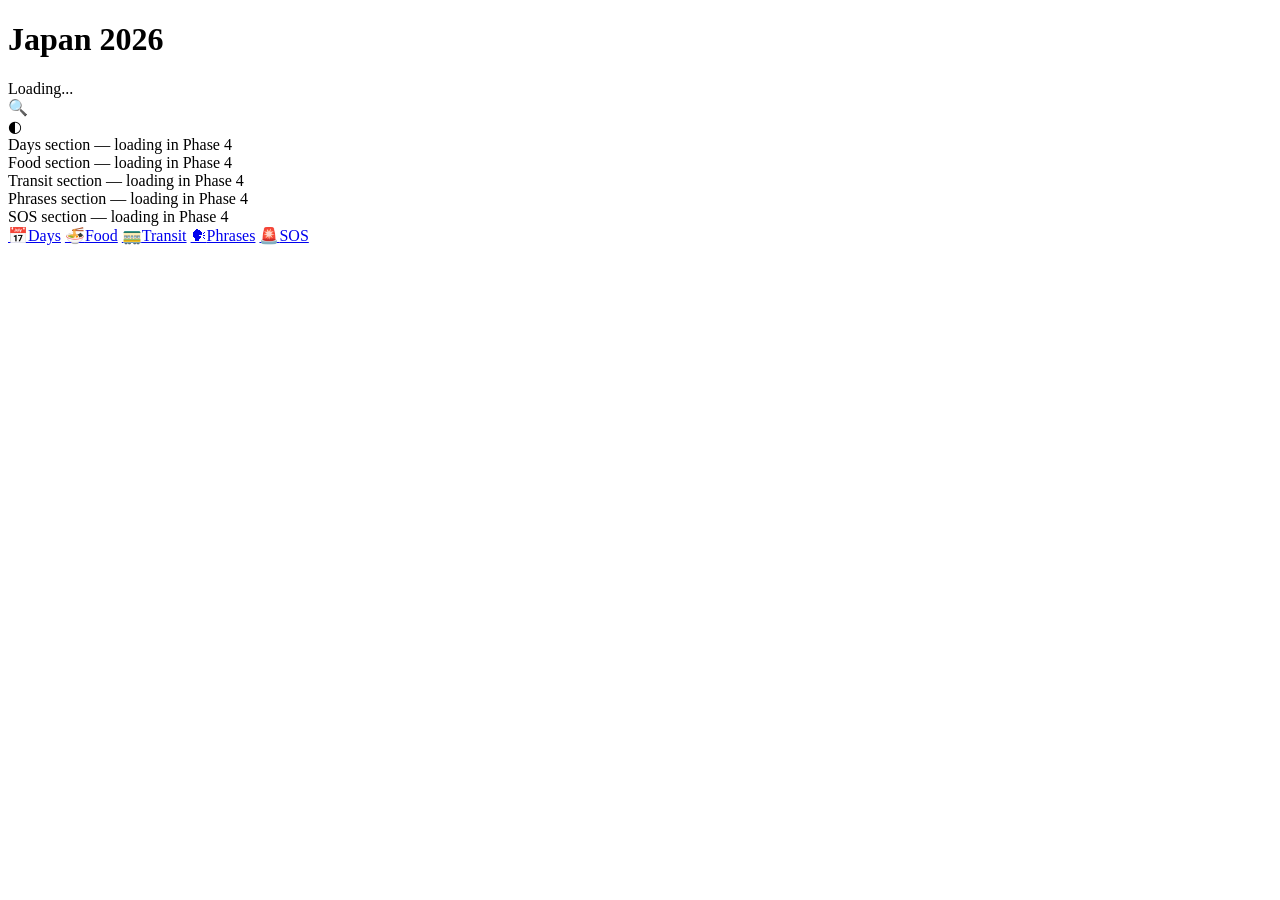
==== commit 4003bb0e: "Add files via upload" ====
--- a/index.html
+++ b/index.html
@@ -9,7226 +9,62 @@
   <meta name="theme-color" content="#1a1a1a">
   <link rel="manifest" href="manifest.json">
   <link rel="apple-touch-icon" href="icon-192.png">
-  <title>Japan April 2026</title>
-  <style>
-    :root {
-      --bg: #1a1a1a;
-      --card: #242424;
-      --card-open: #2a2a2a;
-      --text: #e8e4df;
-      --text-dim: #b0a8a0;
-      --accent: #d4845a;
-      --accent-dim: #a0623f;
-      --link: #6aadcf;
-      --link-hike: #7cb87a;
-      --link-maps: #e09455;
-      --tag-transit: #3a5a7a;
-      --tag-hike: #3a6a3a;
-      --tag-culture: #6a4a6a;
-      --tag-food: #7a5a3a;
-      --border: #3a3a3a;
-      --today-glow: #d4845a33;
-    }
-
-    * {
-      margin: 0;
-      padding: 0;
-      box-sizing: border-box;
-      -webkit-tap-highlight-color: transparent;
-    }
-
-    body {
-      font-family: 'Inter', -apple-system, BlinkMacSystemFont, 'SF Pro Display', 'Segoe UI', system-ui, sans-serif;
-      background: var(--bg);
-      color: var(--text);
-      font-size: 15px;
-      line-height: 1.55;
-      padding-bottom: calc(100px + env(safe-area-inset-bottom));
-      padding-left: env(safe-area-inset-left);
-      padding-right: env(safe-area-inset-right);
-      -webkit-font-smoothing: antialiased;
-    }
-
-    header {
-      padding: calc(20px + env(safe-area-inset-top)) 16px 16px;
-      border-bottom: 1px solid var(--border);
-      position: sticky;
-      top: 0;
-      z-index: 100;
-      background: rgba(26, 26, 26, 0.85);
-      /* Glassmorphism */
-      backdrop-filter: blur(12px);
-      -webkit-backdrop-filter: blur(12px);
-      display: flex;
-      justify-content: space-between;
-      align-items: center;
-      gap: 12px;
-    }
-
-    .header-text-block {
-      flex: 1;
-      min-width: 0;
-    }
-
-    .header-search-icon {
-      font-size: 20px;
-      width: 40px;
-      height: 40px;
-      border-radius: 20px;
-      background: var(--card);
-      border: 1px solid var(--border);
-      display: flex;
-      align-items: center;
-      justify-content: center;
-      color: var(--text-dim);
-      flex-shrink: 0;
-      cursor: pointer;
-      transition: transform 0.1s, color 0.1s;
-    }
-
-    .header-search-icon:active {
-      transform: scale(0.92);
-      color: var(--text);
-    }
-
-    header h1 {
-      font-size: 20px;
-      font-weight: 700;
-      letter-spacing: -0.3px;
-      color: var(--accent);
-      white-space: nowrap;
-      overflow: hidden;
-      text-overflow: ellipsis;
-      transition: color 0.3s;
-    }
-
-    header .sub {
-      font-size: 12px;
-      color: var(--text-dim);
-      margin-top: 2px;
-      white-space: nowrap;
-      overflow: hidden;
-      text-overflow: ellipsis;
-    }
-
-    .quick-nav {
-      display: flex;
-      gap: 6px;
-      overflow-x: auto;
-      padding: 10px 16px;
-      -webkit-overflow-scrolling: touch;
-      scrollbar-width: none;
-      border-bottom: 1px solid var(--border);
-    }
-
-    .bottom-nav {
-      display: flex;
-      justify-content: space-around;
-      align-items: center;
-      padding: 10px 16px calc(10px + env(safe-area-inset-bottom));
-      position: fixed;
-      bottom: 0;
-      left: 0;
-      right: 0;
-      background: rgba(26, 26, 26, 0.85);
-      /* Glassmorphism */
-      backdrop-filter: blur(12px);
-      -webkit-backdrop-filter: blur(12px);
-      z-index: 100;
-      border-top: 1px solid var(--border);
-    }
-
-    .bottom-nav a {
-      font-size: 13px;
-      font-weight: 600;
-      padding: 8px 12px;
-      border-radius: 12px;
-      text-decoration: none;
-      display: flex;
-      flex-direction: column;
-      align-items: center;
-      gap: 4px;
-      transition: transform 0.15s;
-    }
-
-    .bottom-nav a:active {
-      transform: scale(0.92);
-    }
-
-    .quick-nav::-webkit-scrollbar {
-      display: none;
-    }
-
-    .quick-nav a {
-      flex-shrink: 0;
-      font-size: 12px;
-      padding: 5px 10px;
-      border-radius: 12px;
-      background: var(--card);
-      color: var(--text-dim);
-      text-decoration: none;
-      border: 1px solid var(--border);
-      transition: background 0.15s;
-    }
-
-    .quick-nav a.active {
-      background: var(--accent-dim);
-      color: #fff;
-      border-color: var(--accent);
-    }
-
-    .quick-nav a.past {
-      opacity: 0.4;
-      background: transparent;
-      border-color: transparent;
-    }
-
-    .ref-section {
-      padding: 12px 16px;
-      border-bottom: 1px solid var(--border);
-    }
-
-    .ref-toggle {
-      font-size: 13px;
-      font-weight: 600;
-      color: var(--accent);
-      cursor: pointer;
-      display: flex;
-      align-items: center;
-      gap: 6px;
-    }
-
-    .ref-toggle::before {
-      content: '▸';
-      transition: transform 0.2s;
-      display: inline-block;
-    }
-
-    .ref-toggle.open::before {
-      transform: rotate(90deg);
-    }
-
-    .ref-content {
-      padding-top: 10px;
-      font-size: 13px;
-      color: var(--text-dim);
-      line-height: 1.6;
-    }
-
-    /* .ref-content.show handled by max-height transition */
-
-    .ref-content strong {
-      color: var(--text);
-    }
-
-    .hotel-grid {
-      display: grid;
-      grid-template-columns: 1fr;
-      gap: 8px;
-      margin-top: 8px;
-    }
-
-    .hotel-item {
-      padding: 10px;
-      background: var(--card);
-      border-radius: 8px;
-      font-size: 12px;
-      line-height: 1.5;
-    }
-
-    .hotel-item .hotel-head {
-      display: flex;
-      justify-content: space-between;
-      align-items: baseline;
-      margin-bottom: 4px;
-      font-weight: 600;
-    }
-
-    .hotel-item .dates {
-      color: var(--accent);
-      font-weight: 600;
-      font-size: 11px;
-    }
-
-    .hotel-item .hotel-details {
-      color: var(--text-dim);
-      font-size: 11px;
-    }
-
-    .hotel-item .hotel-details a {
-      color: var(--link-maps);
-      text-decoration: none;
-    }
-
-    .hotel-item .hotel-pin {
-      color: #8cc;
-      font-weight: 600;
-    }
-
-    .day {
-      border-bottom: 1px solid var(--border);
-      scroll-margin-top: calc(110px + env(safe-area-inset-top));
-      transition: opacity 0.3s;
-    }
-
-    .day.past {
-      opacity: 0.5;
-      filter: grayscale(80%);
-    }
-
-    .day-header {
-      display: flex;
-      align-items: center;
-      padding: 14px 16px;
-      cursor: pointer;
-      user-select: none;
-      gap: 12px;
-      transition: background 0.15s;
-    }
-
-    .day-header:active {
-      background: var(--card);
-    }
-
-    .day-num {
-      width: 38px;
-      height: 38px;
-      border-radius: 10px;
-      display: flex;
-      align-items: center;
-      justify-content: center;
-      font-size: 15px;
-      font-weight: 700;
-      flex-shrink: 0;
-      background: var(--card);
-      color: var(--text-dim);
-    }
-
-    .day.today .day-num {
-      background: var(--accent);
-      color: #fff;
-    }
-
-    .day.today .day-header {
-      background: var(--today-glow);
-    }
-
-    .day-info {
-      flex: 1;
-      min-width: 0;
-    }
-
-    .day-date {
-      font-size: 12px;
-      color: var(--text-dim);
-    }
-
-    .day-title {
-      font-size: 14px;
-      font-weight: 600;
-      margin-top: 1px;
-    }
-
-    .day-tags {
-      display: flex;
-      gap: 4px;
-      margin-top: 4px;
-      flex-wrap: wrap;
-    }
-
-    .tag {
-      font-size: 10px;
-      padding: 2px 6px;
-      border-radius: 4px;
-      font-weight: 600;
-      text-transform: uppercase;
-      letter-spacing: 0.3px;
-    }
-
-    .tag-transit {
-      background: var(--tag-transit);
-      color: #b0d0f0;
-    }
-
-    .tag-hike {
-      background: var(--tag-hike);
-      color: #b0e0b0;
-    }
-
-    .tag-culture {
-      background: var(--tag-culture);
-      color: #d0b0d0;
-    }
-
-    .tag-food {
-      background: var(--tag-food);
-      color: #e0c8a0;
-    }
-
-    .chevron {
-      font-size: 14px;
-      color: var(--text-dim);
-      transition: transform 0.25s;
-      flex-shrink: 0;
-    }
-
-    .day.open .chevron {
-      transform: rotate(90deg);
-    }
-
-    .day-body {
-      padding: 0 16px 16px;
-    }
-
-    /* .day.open .day-body handled by max-height transition */
-
-    .weather-bar {
-      display: flex;
-      align-items: center;
-      gap: 10px;
-      padding: 8px 12px;
-      margin-bottom: 12px;
-      background: #1e2a2e;
-      border-radius: 8px;
-      font-size: 13px;
-      color: var(--text-dim);
-      border: 1px solid #2a3a3e;
-    }
-
-    .weather-bar .wx-icon {
-      font-size: 20px;
-      line-height: 1;
-    }
-
-    .weather-bar .wx-temps {
-      font-weight: 600;
-      color: var(--text);
-    }
-
-    .weather-bar .wx-hi {
-      color: #e09455;
-    }
-
-    .weather-bar .wx-lo {
-      color: #6aadcf;
-    }
-
-    .weather-bar .wx-desc {
-      flex: 1;
-    }
-
-    .weather-bar .wx-rain {
-      font-size: 11px;
-    }
-
-    .weather-bar .wx-stale {
-      font-size: 10px;
-      color: var(--text-dim);
-      opacity: 0.6;
-    }
-
-    .weather-bar.wx-unavailable {
-      justify-content: center;
-      font-size: 12px;
-      opacity: 0.5;
-      padding: 6px 12px;
-    }
-
-    .block {
-      margin-bottom: 14px;
-    }
-
-    .block-title {
-      font-size: 11px;
-      font-weight: 700;
-      text-transform: uppercase;
-      letter-spacing: 0.8px;
-      color: var(--text-dim);
-      margin-bottom: 8px;
-      padding-bottom: 4px;
-      border-bottom: 1px solid var(--border);
-    }
-
-    .block-title.morning {
-      color: #c9a85c;
-      border-color: #c9a85c33;
-    }
-
-    .block-title.hike {
-      color: var(--link-hike);
-      border-color: #7cb87a33;
-    }
-
-    .block-title.afternoon {
-      color: #6aadcf;
-      border-color: #6aadcf33;
-    }
-
-    .block-title.evening {
-      color: #c47aaa;
-      border-color: #c47aaa33;
-    }
-
-    .block-title.logistics {
-      color: var(--link-maps);
-      border-color: #e0945533;
-    }
-
-    .block-title.backup {
-      color: #e07070;
-      border-color: #e0707033;
-    }
-
-    .item {
-      margin-bottom: 10px;
-      padding-left: 10px;
-      border-left: 2px solid var(--border);
-    }
-
-    .item-name {
-      font-weight: 600;
-      font-size: 14px;
-    }
-
-    .item-name a {
-      color: var(--link);
-      text-decoration: none;
-    }
-
-    .item-name a:active {
-      opacity: 0.7;
-    }
-
-    .item-detail {
-      font-size: 13px;
-      color: var(--text-dim);
-      margin-top: 2px;
-    }
-
-    .links {
-      display: flex;
-      flex-wrap: wrap;
-      gap: 10px;
-      margin-top: 6px;
-    }
-
-    .btn {
-      display: inline-flex;
-      align-items: center;
-      gap: 4px;
-      font-size: 12px;
-      font-weight: 600;
-      padding: 10px 14px;
-      border-radius: 8px;
-      text-decoration: none;
-      transition: opacity 0.15s, transform 0.15s cubic-bezier(0.2, 0, 0, 1);
-      border: none;
-      min-height: 44px;
-    }
-
-    .btn:active {
-      opacity: 0.8;
-      transform: scale(0.96);
-    }
-
-    .btn-maps {
-      background: #33261a;
-      color: var(--link-maps);
-      border: 1px solid #664a2a;
-    }
-
-    .btn-info {
-      background: #1a2a3a;
-      color: var(--link);
-      border: 1px solid #2a4a6a;
-    }
-
-    .btn-hike {
-      background: #1a2a1a;
-      color: var(--link-hike);
-      border: 1px solid #2a5a2a;
-    }
-
-    .transit-box {
-      background: var(--card);
-      border-radius: 8px;
-      padding: 10px 12px;
-      margin-bottom: 8px;
-      border: 1px solid var(--border);
-    }
-
-    .transit-route {
-      font-size: 13px;
-      font-weight: 600;
-      color: var(--text);
-    }
-
-    .transit-detail {
-      font-size: 12px;
-      color: var(--text-dim);
-      margin-top: 3px;
-    }
-
-    .note {
-      font-size: 12px;
-      color: var(--accent);
-      background: #2a2018;
-      padding: 8px 10px;
-      border-radius: 6px;
-      margin-top: 8px;
-      border-left: 3px solid var(--accent);
-    }
-
-    .backup-box {
-      background: #2a1a1a;
-      border: 1px solid #4a2a2a;
-      border-radius: 8px;
-      padding: 12px;
-      margin-top: 8px;
-    }
-
-    .backup-box .block-title {
-      color: #e07070;
-    }
-
-    .search-container {
-      padding: 0 16px;
-      max-height: 0;
-      overflow: hidden;
-      background: var(--bg);
-      transition: max-height 0.3s cubic-bezier(0.4, 0, 0.2, 1), padding 0.3s ease;
-      position: sticky;
-      top: calc(77px + env(safe-area-inset-top));
-      /* Below the header naturally */
-      z-index: 99;
-    }
-
-    .search-container.visible {
-      padding: 8px 16px;
-      max-height: 60px;
-      border-bottom: 1px solid var(--border);
-    }
-
-    .search-container input {
-      width: 100%;
-      padding: 8px 12px;
-      border-radius: 8px;
-      border: 1px solid var(--border);
-      background: var(--card);
-      color: var(--text);
-      font-size: 14px;
-      outline: none;
-    }
-
-    .search-container input:focus {
-      border-color: var(--accent);
-    }
-
-    .search-container input::placeholder {
-      color: var(--text-dim);
-    }
-
-    .hidden {
-      display: none !important;
-    }
-
-    /* Food Guide Section */
-    .food-section-header {
-      padding: 16px;
-      border-bottom: 1px solid var(--border);
-      border-top: 3px solid var(--tag-food);
-      margin-top: 8px;
-      display: flex;
-      align-items: center;
-      gap: 10px;
-      scroll-margin-top: calc(110px + env(safe-area-inset-top));
-    }
-
-    .food-section-header h2 {
-      font-size: 18px;
-      font-weight: 700;
-      color: var(--accent);
-      letter-spacing: -0.3px;
-    }
-
-    .food-section-header .food-sub {
-      font-size: 12px;
-      color: var(--text-dim);
-    }
-
-    .food-day {
-      border-bottom: 1px solid var(--border);
-      scroll-margin-top: calc(110px + env(safe-area-inset-top));
-    }
-
-    .food-day-header {
-      display: flex;
-      align-items: center;
-      padding: 12px 16px;
-      cursor: pointer;
-      user-select: none;
-      gap: 12px;
-      transition: background 0.15s;
-    }
-
-    .food-day-header:active {
-      background: var(--card);
-    }
-
-    .food-day .day-num {
-      background: var(--tag-food);
-      color: #fff;
-      width: 32px;
-      height: 32px;
-      font-size: 13px;
-    }
-
-    .food-day-info {
-      flex: 1;
-      min-width: 0;
-    }
-
-    .food-day-date {
-      font-size: 11px;
-      color: var(--text-dim);
-    }
-
-    .food-day-title {
-      font-size: 14px;
-      font-weight: 600;
-      margin-top: 1px;
-      color: var(--text);
-    }
-
-    .food-day-body {
-      padding: 0 16px 16px;
-    }
-
-    /* .food-day.open .food-day-body handled by max-height transition */
-
-    .food-day.open .chevron {
-      transform: rotate(90deg);
-    }
-
-    .food-meal {
-      margin-bottom: 14px;
-    }
-
-    .food-meal-title {
-      font-size: 11px;
-      font-weight: 700;
-      text-transform: uppercase;
-      letter-spacing: 0.8px;
-      color: #e0c8a0;
-      margin-bottom: 8px;
-      padding-bottom: 4px;
-      border-bottom: 1px solid #7a5a3a33;
-    }
-
-    .food-restaurant {
-      margin-bottom: 12px;
-      padding: 12px;
-      background: var(--card);
-      border-radius: 8px;
-      border-left: 3px solid var(--tag-food);
-    }
-
-    .food-restaurant .rest-name {
-      font-weight: 700;
-      font-size: 14px;
-      color: var(--text);
-    }
-
-    .food-restaurant .rest-jp {
-      font-size: 12px;
-      color: var(--text-dim);
-      margin-left: 4px;
-    }
-
-    .food-restaurant .rest-meta {
-      font-size: 12px;
-      color: var(--text-dim);
-      margin-top: 4px;
-      line-height: 1.6;
-    }
-
-    .food-restaurant .rest-meta strong {
-      color: var(--text);
-      font-weight: 600;
-    }
-
-    .food-restaurant .rest-order {
-      font-size: 13px;
-      color: #e0c8a0;
-      margin-top: 6px;
-      padding: 6px 8px;
-      background: #2a2018;
-      border-radius: 6px;
-      line-height: 1.5;
-    }
-
-    .food-restaurant .rest-note {
-      font-size: 12px;
-      color: var(--text-dim);
-      margin-top: 6px;
-      font-style: italic;
-    }
-
-    .food-restaurant .rest-badge {
-      display: inline-block;
-      font-size: 10px;
-      font-weight: 600;
-      padding: 2px 6px;
-      border-radius: 4px;
-      margin-right: 4px;
-      text-transform: uppercase;
-    }
-
-    .rest-badge.primary {
-      background: var(--tag-food);
-      color: #e0c8a0;
-    }
-
-    .rest-badge.backup {
-      background: #3a3a3a;
-      color: var(--text-dim);
-    }
-
-    .rest-badge.tabelog {
-      background: #4a3a2a;
-      color: #e09455;
-    }
-
-    .rest-badge.bib {
-      background: #4a2a2a;
-      color: #e07070;
-    }
-
-    .food-tip {
-      font-size: 12px;
-      color: var(--text-dim);
-      background: #1e2a2e;
-      padding: 8px 10px;
-      border-radius: 6px;
-      margin-top: 8px;
-      border-left: 3px solid #6aadcf;
-      line-height: 1.5;
-    }
-
-    .food-quick-nav {
-      display: flex;
-      gap: 6px;
-      overflow-x: auto;
-      padding: 10px 16px;
-      -webkit-overflow-scrolling: touch;
-      scrollbar-width: none;
-    }
-
-    .food-quick-nav::-webkit-scrollbar {
-      display: none;
-    }
-
-    .food-quick-nav a {
-      flex-shrink: 0;
-      font-size: 12px;
-      padding: 5px 10px;
-      border-radius: 12px;
-      background: var(--card);
-      color: var(--text-dim);
-      text-decoration: none;
-      border: 1px solid var(--border);
-    }
-
-    /* Emergency Section */
-    .sos-section-header {
-      padding: 16px;
-      border-bottom: 1px solid var(--border);
-      border-top: 3px solid #e05050;
-      margin-top: 8px;
-      scroll-margin-top: calc(110px + env(safe-area-inset-top));
-    }
-
-    .sos-section-header h2 {
-      font-size: 18px;
-      font-weight: 700;
-      color: #e05050;
-      letter-spacing: -0.3px;
-    }
-
-    .sos-section-header .sos-sub {
-      font-size: 12px;
-      color: var(--text-dim);
-      margin-top: 2px;
-    }
-
-    .sos-group {
-      border-bottom: 1px solid var(--border);
-    }
-
-    .sos-group-header {
-      display: flex;
-      align-items: center;
-      padding: 12px 16px;
-      cursor: pointer;
-      user-select: none;
-      gap: 10px;
-      transition: background 0.15s;
-    }
-
-    .sos-group-header:active {
-      background: var(--card);
-    }
-
-    .sos-group-icon {
-      font-size: 20px;
-      width: 32px;
-      text-align: center;
-      flex-shrink: 0;
-    }
-
-    .sos-group-title {
-      font-size: 14px;
-      font-weight: 600;
-      flex: 1;
-    }
-
-    .sos-group-body {
-      padding: 0 16px 16px;
-    }
-
-    /* .sos-group.open .sos-group-body handled by max-height transition */
-
-    .sos-group.open .chevron {
-      transform: rotate(90deg);
-    }
-
-    .sos-card {
-      background: var(--card);
-      border-radius: 8px;
-      padding: 12px;
-      margin-bottom: 8px;
-      border-left: 3px solid #e05050;
-    }
-
-    .sos-card.hotel-card {
-      border-left-color: var(--accent);
-    }
-
-    .sos-card.medical-card {
-      border-left-color: #6aadcf;
-    }
-
-    .sos-card .sos-label {
-      font-size: 11px;
-      font-weight: 700;
-      text-transform: uppercase;
-      letter-spacing: 0.5px;
-      color: #e05050;
-      margin-bottom: 4px;
-    }
-
-    .sos-card.hotel-card .sos-label {
-      color: var(--accent);
-    }
-
-    .sos-card.medical-card .sos-label {
-      color: #6aadcf;
-    }
-
-    .sos-card .sos-jp {
-      font-size: 20px;
-      font-weight: 700;
-      color: var(--text);
-      line-height: 1.4;
-      margin: 4px 0;
-    }
-
-    .sos-card .sos-en {
-      font-size: 13px;
-      color: var(--text-dim);
-      line-height: 1.5;
-    }
-
-    .sos-card .sos-romaji {
-      font-size: 12px;
-      color: var(--accent);
-      font-style: italic;
-      margin-top: 2px;
-    }
-
-    .show-staff-btn {
-      display: inline-flex;
-      align-items: center;
-      gap: 4px;
-      font-size: 11px;
-      font-weight: 600;
-      padding: 6px 10px;
-      border-radius: 6px;
-      background: #3a2020;
-      color: #e05050;
-      border: 1px solid #5a3030;
-      cursor: pointer;
-      margin-top: 6px;
-    }
-
-    .sos-fullscreen {
-      display: none;
-      position: fixed;
-      top: 0;
-      left: 0;
-      right: 0;
-      bottom: 0;
-      background: #000;
-      z-index: 9999;
-      flex-direction: column;
-      align-items: center;
-      justify-content: center;
-      padding: 40px 20px;
-      text-align: center;
-    }
-
-    .sos-fullscreen.active {
-      display: flex;
-    }
-
-    .sos-fullscreen .fs-jp {
-      font-size: 36px;
-      font-weight: 700;
-      color: #fff;
-      line-height: 1.4;
-      margin-bottom: 16px;
-    }
-
-    .sos-fullscreen .fs-en {
-      font-size: 16px;
-      color: #999;
-      margin-bottom: 30px;
-    }
-
-    .sos-fullscreen .fs-close {
-      font-size: 14px;
-      padding: 12px 24px;
-      border-radius: 8px;
-      background: #333;
-      color: #fff;
-      border: 1px solid #555;
-      cursor: pointer;
-    }
-
-    /* Transit Section */
-    .transit-section-header {
-      padding: 16px;
-      border-bottom: 1px solid var(--border);
-      border-top: 3px solid var(--tag-transit);
-      margin-top: 8px;
-      scroll-margin-top: calc(110px + env(safe-area-inset-top));
-    }
-
-    .transit-section-header h2 {
-      font-size: 18px;
-      font-weight: 700;
-      color: #6aadcf;
-      letter-spacing: -0.3px;
-    }
-
-    .transit-section-header .transit-sub {
-      font-size: 12px;
-      color: var(--text-dim);
-      margin-top: 2px;
-    }
-
-    .transit-day {
-      border-bottom: 1px solid var(--border);
-      scroll-margin-top: calc(110px + env(safe-area-inset-top));
-    }
-
-    .transit-day-header {
-      display: flex;
-      align-items: center;
-      padding: 12px 16px;
-      cursor: pointer;
-      user-select: none;
-      gap: 12px;
-      transition: background 0.15s;
-    }
-
-    .transit-day-header:active {
-      background: var(--card);
-    }
-
-    .transit-day .day-num {
-      background: var(--tag-transit);
-      color: #fff;
-      width: 32px;
-      height: 32px;
-      font-size: 13px;
-    }
-
-    .transit-day-info {
-      flex: 1;
-      min-width: 0;
-    }
-
-    .transit-day-date {
-      font-size: 11px;
-      color: var(--text-dim);
-    }
-
-    .transit-day-title {
-      font-size: 14px;
-      font-weight: 600;
-      margin-top: 1px;
-      color: var(--text);
-    }
-
-    .transit-day-body {
-      padding: 0 16px 16px;
-    }
-
-    /* .transit-day.open .transit-day-body handled by max-height transition */
-
-    .transit-day.open .chevron {
-      transform: rotate(90deg);
-    }
-
-    .tleg {
-      display: flex;
-      gap: 10px;
-      margin-bottom: 8px;
-      padding: 10px 12px;
-      background: var(--card);
-      border-radius: 8px;
-      border: 1px solid var(--border);
-      align-items: flex-start;
-    }
-
-    .tleg-badge {
-      flex-shrink: 0;
-      font-size: 9px;
-      font-weight: 700;
-      padding: 3px 6px;
-      border-radius: 4px;
-      text-transform: uppercase;
-      letter-spacing: 0.3px;
-      margin-top: 2px;
-      white-space: nowrap;
-    }
-
-    .tleg-badge.jr {
-      background: #1a3a1a;
-      color: #7cb87a;
-      border: 1px solid #2a5a2a;
-    }
-
-    .tleg-badge.ic {
-      background: #1a2a3a;
-      color: #6aadcf;
-      border: 1px solid #2a4a6a;
-    }
-
-    .tleg-badge.private {
-      background: #3a2a1a;
-      color: #e09455;
-      border: 1px solid #5a4a2a;
-    }
-
-    .tleg-badge.walk {
-      background: #2a2a2a;
-      color: var(--text-dim);
-      border: 1px solid #3a3a3a;
-    }
-
-    .tleg-badge.ferry {
-      background: #1a2a3a;
-      color: #7ac;
-      border: 1px solid #2a4a5a;
-    }
-
-    .tleg-badge.cable {
-      background: #2a1a3a;
-      color: #b090c0;
-      border: 1px solid #4a3a5a;
-    }
-
-    .tleg-content {
-      flex: 1;
-      min-width: 0;
-    }
-
-    .tleg-route {
-      font-size: 13px;
-      font-weight: 600;
-      color: var(--text);
-    }
-
-    .tleg-detail {
-      font-size: 12px;
-      color: var(--text-dim);
-      margin-top: 2px;
-      line-height: 1.5;
-    }
-
-    .transit-note {
-      font-size: 12px;
-      color: #6aadcf;
-      background: #1a2a2e;
-      padding: 8px 10px;
-      border-radius: 6px;
-      margin-top: 4px;
-      border-left: 3px solid #6aadcf;
-      line-height: 1.5;
-    }
-
-    .transit-warn {
-      font-size: 12px;
-      color: #e09455;
-      background: #2a2018;
-      padding: 8px 10px;
-      border-radius: 6px;
-      margin-top: 4px;
-      border-left: 3px solid #e09455;
-      line-height: 1.5;
-    }
-
-    .transit-last {
-      font-size: 12px;
-      color: #e07070;
-      background: #2a1a1a;
-      padding: 8px 10px;
-      border-radius: 6px;
-      margin-top: 4px;
-      border-left: 3px solid #e07070;
-      line-height: 1.5;
-      font-weight: 600;
-    }
-
-    .transit-quick-nav {
-      display: flex;
-      gap: 6px;
-      overflow-x: auto;
-      padding: 10px 16px;
-      -webkit-overflow-scrolling: touch;
-      scrollbar-width: none;
-    }
-
-    .transit-quick-nav::-webkit-scrollbar {
-      display: none;
-    }
-
-    .transit-quick-nav a {
-      flex-shrink: 0;
-      font-size: 12px;
-      padding: 5px 10px;
-      border-radius: 12px;
-      background: var(--card);
-      color: var(--text-dim);
-      text-decoration: none;
-      border: 1px solid var(--border);
-    }
-
-    /* Phrasebook Section */
-    .phrase-section-header {
-      padding: 16px;
-      border-bottom: 1px solid var(--border);
-      border-top: 3px solid #6a4a6a;
-      margin-top: 8px;
-      scroll-margin-top: calc(110px + env(safe-area-inset-top));
-    }
-
-    .phrase-section-header h2 {
-      font-size: 18px;
-      font-weight: 700;
-      color: #d0b0d0;
-      letter-spacing: -0.3px;
-    }
-
-    .phrase-section-header .phrase-sub {
-      font-size: 12px;
-      color: var(--text-dim);
-      margin-top: 2px;
-    }
-
-    .phrase-group {
-      border-bottom: 1px solid var(--border);
-    }
-
-    .phrase-group-header {
-      display: flex;
-      align-items: center;
-      padding: 12px 16px;
-      cursor: pointer;
-      user-select: none;
-      gap: 10px;
-      transition: background 0.15s;
-    }
-
-    .phrase-group-header:active {
-      background: var(--card);
-    }
-
-    .phrase-group-icon {
-      font-size: 20px;
-      width: 32px;
-      text-align: center;
-      flex-shrink: 0;
-    }
-
-    .phrase-group-title {
-      font-size: 14px;
-      font-weight: 600;
-      flex: 1;
-    }
-
-    .phrase-group-body {
-      padding: 0 16px 16px;
-    }
-
-    /* .phrase-group.open .phrase-group-body handled by max-height transition */
-
-    .phrase-group.open .chevron {
-      transform: rotate(90deg);
-    }
-
-    .phrase-item {
-      background: var(--card);
-      border-radius: 8px;
-      padding: 10px 12px;
-      margin-bottom: 6px;
-      border-left: 3px solid #6a4a6a;
-      cursor: pointer;
-      transition: background 0.15s, transform 0.15s cubic-bezier(0.2, 0, 0, 1);
-    }
-
-    .phrase-item:active {
-      background: var(--card-open);
-      transform: scale(0.98);
-    }
-
-    .phrase-en {
-      font-size: 13px;
-      color: var(--text-dim);
-      margin-bottom: 2px;
-    }
-
-    .phrase-jp {
-      font-size: 18px;
-      font-weight: 600;
-      color: var(--text);
-      line-height: 1.4;
-    }
-
-    .phrase-romaji {
-      font-size: 12px;
-      color: var(--accent);
-      font-style: italic;
-      margin-top: 2px;
-    }
-
-    .phrase-context {
-      font-size: 11px;
-      color: var(--text-dim);
-      margin-top: 4px;
-      font-style: italic;
-    }
-
-    #btt {
-      position: fixed;
-      bottom: calc(140px + env(safe-area-inset-bottom));
-      right: 16px;
-      width: 44px;
-      height: 44px;
-      border-radius: 22px;
-      background: rgba(26, 26, 26, 0.85);
-      backdrop-filter: blur(8px);
-      -webkit-backdrop-filter: blur(8px);
-      color: var(--text-dim);
-      display: flex;
-      align-items: center;
-      justify-content: center;
-      font-size: 20px;
-      border: 1px solid var(--border);
-      z-index: 90;
-      opacity: 0;
-      pointer-events: none;
-      transition: opacity 0.3s, transform 0.15s;
-    }
-
-    #btt.visible {
-      opacity: 1;
-      pointer-events: auto;
-    }
-
-    #btt:active {
-      transform: scale(0.92);
-      background: var(--card);
-    }
-
-    /* A1: Dynamic Island spacing */
-    header {
-      min-height: calc(52px + env(safe-area-inset-top));
-    }
-
-    /* A3: Larger quick nav chips */
-    .quick-nav a, .food-quick-nav a, .transit-quick-nav a {
-      padding: 8px 12px;
-      font-size: 13px;
-      min-width: 36px;
-      min-height: 36px;
-      text-align: center;
-      display: inline-flex;
-      align-items: center;
-      justify-content: center;
-    }
-
-    /* A2: Bottom nav active state */
-    .bottom-nav a.nav-active {
-      background: rgba(212, 132, 90, 0.15);
-      color: var(--accent) !important;
-    }
-
-    /* A4: Inline weather on collapsed day header */
-    .day-header-wx {
-      font-size: 12px;
-      color: var(--text-dim);
-      display: flex;
-      align-items: center;
-      gap: 4px;
-      margin-top: 2px;
-    }
-    .day-header-wx .wx-hi { color: #e09455; font-weight: 600; }
-    .day-header-wx .wx-lo { color: #6aadcf; font-weight: 600; }
-
-    /* A5: Contrast & font size fixes */
-    .tag, .rest-badge, .tleg-badge { font-size: 11px; }
-    .hotel-item .dates, .hotel-item .hotel-details { font-size: 12px; }
-    .wx-stale { font-size: 11px; }
-
-    /* A8: OLED mode */
-    body.oled-mode {
-      --bg: #000000;
-      --card: #111111;
-      --card-open: #1a1a1a;
-      --border: #222222;
-    }
-    body.oled-mode header,
-    body.oled-mode .bottom-nav {
-      background: rgba(0, 0, 0, 0.92);
-    }
-
-    /* A8: OLED toggle button in header */
-    .header-oled-toggle {
-      font-size: 16px;
-      width: 36px;
-      height: 36px;
-      border-radius: 18px;
-      background: var(--card);
-      border: 1px solid var(--border);
-      display: flex;
-      align-items: center;
-      justify-content: center;
-      color: var(--text-dim);
-      flex-shrink: 0;
-      cursor: pointer;
-      transition: transform 0.1s, color 0.1s;
-    }
-    .header-oled-toggle:active { transform: scale(0.92); color: var(--text); }
-    body.oled-mode .header-oled-toggle { color: var(--accent); background: #1a1a1a; }
-
-    /* A6: Search clear and count */
-    .search-wrapper {
-      position: relative;
-      display: flex;
-      align-items: center;
-    }
-    .search-wrapper input { padding-right: 80px; }
-    .search-clear {
-      position: absolute;
-      right: 50px;
-      font-size: 18px;
-      color: var(--text-dim);
-      cursor: pointer;
-      display: none;
-      padding: 4px;
-      line-height: 1;
-    }
-    .search-count {
-      position: absolute;
-      right: 10px;
-      font-size: 11px;
-      color: var(--accent);
-      font-weight: 600;
-      display: none;
-    }
-
-    /* B2: Time-aware dimming for past blocks within today */
-    .block.time-past { opacity: 0.45; }
-    .block.time-now {
-      border-left: 3px solid var(--accent);
-      padding-left: 8px;
-      position: relative;
-    }
-    .block.time-now::before {
-      content: 'NOW';
-      position: absolute;
-      top: 0;
-      right: 0;
-      font-size: 9px;
-      font-weight: 700;
-      letter-spacing: 0.5px;
-      color: var(--accent);
-      background: rgba(212, 132, 90, 0.2);
-      padding: 2px 6px;
-      border-radius: 4px;
-    }
-
-    /* B5: Rain alert banner */
-    .rain-alert {
-      display: flex;
-      align-items: center;
-      gap: 8px;
-      padding: 8px 12px;
-      margin-bottom: 8px;
-      background: #2a2018;
-      border-radius: 8px;
-      font-size: 13px;
-      color: #e09455;
-      border: 1px solid #5a4a2a;
-      font-weight: 600;
-    }
-    .rain-alert .rain-link {
-      color: var(--link);
-      font-weight: 600;
-      text-decoration: none;
-      white-space: nowrap;
-    }
-
-    /* B6: Copy toast */
-    .copy-toast {
-      position: fixed;
-      bottom: calc(80px + env(safe-area-inset-bottom));
-      left: 50%;
-      transform: translateX(-50%) translateY(20px);
-      background: var(--accent);
-      color: #fff;
-      font-size: 13px;
-      font-weight: 600;
-      padding: 8px 16px;
-      border-radius: 20px;
-      z-index: 200;
-      opacity: 0;
-      transition: opacity 0.2s, transform 0.2s;
-      pointer-events: none;
-    }
-    .copy-toast.show {
-      opacity: 1;
-      transform: translateX(-50%) translateY(0);
-    }
-
-    /* B8: Prev/Next day navigation */
-    .day-nav {
-      display: flex;
-      gap: 10px;
-      margin-top: 16px;
-      padding-top: 12px;
-      border-top: 1px solid var(--border);
-    }
-    .day-nav-btn {
-      flex: 1;
-      padding: 12px;
-      border-radius: 8px;
-      background: var(--card);
-      border: 1px solid var(--border);
-      color: var(--text);
-      font-size: 13px;
-      font-weight: 600;
-      text-align: center;
-      cursor: pointer;
-      transition: transform 0.15s, background 0.15s;
-      min-height: 44px;
-      display: flex;
-      align-items: center;
-      justify-content: center;
-      gap: 6px;
-    }
-    .day-nav-btn:active { transform: scale(0.96); background: var(--card-open); }
-    .day-nav-btn.disabled { opacity: 0.3; pointer-events: none; }
-
-    /* B10: Interactive checklist */
-    .checklist-item {
-      display: flex;
-      align-items: flex-start;
-      gap: 8px;
-      padding: 4px 0;
-      cursor: pointer;
-      transition: opacity 0.2s;
-    }
-    .checklist-item.checked { opacity: 0.45; text-decoration: line-through; }
-    .checklist-box {
-      width: 20px;
-      height: 20px;
-      border-radius: 4px;
-      border: 2px solid var(--border);
-      flex-shrink: 0;
-      display: flex;
-      align-items: center;
-      justify-content: center;
-      font-size: 12px;
-      margin-top: 1px;
-      transition: background 0.15s, border-color 0.15s;
-    }
-    .checklist-item.checked .checklist-box {
-      background: var(--accent);
-      border-color: var(--accent);
-      color: #fff;
-    }
-    .checklist-counter {
-      font-size: 12px;
-      color: var(--accent);
-      font-weight: 600;
-      margin-bottom: 8px;
-    }
-
-    /* B11: Quick SOS modal */
-    .sos-quick-modal {
-      display: none;
-      position: fixed;
-      top: 0; left: 0; right: 0; bottom: 0;
-      background: rgba(0,0,0,0.85);
-      z-index: 9998;
-      flex-direction: column;
-      align-items: center;
-      justify-content: center;
-      padding: 40px 20px;
-      gap: 12px;
-    }
-    .sos-quick-modal.active { display: flex; }
-    .sos-quick-modal h3 {
-      font-size: 18px;
-      color: #e05050;
-      margin-bottom: 8px;
-    }
-    .sos-quick-call {
-      display: flex;
-      align-items: center;
-      gap: 12px;
-      width: 100%;
-      max-width: 320px;
-      padding: 16px 20px;
-      border-radius: 12px;
-      text-decoration: none;
-      font-size: 18px;
-      font-weight: 700;
-      min-height: 56px;
-      transition: transform 0.15s;
-    }
-    .sos-quick-call:active { transform: scale(0.96); }
-    .sos-quick-call.call-110 { background: #3a1a1a; color: #e05050; border: 1px solid #6a2a2a; }
-    .sos-quick-call.call-119 { background: #2a2a1a; color: #e0c850; border: 1px solid #5a5a2a; }
-    .sos-quick-call.call-helpline { background: #1a2a1a; color: #7cb87a; border: 1px solid #2a5a2a; }
-    .sos-quick-call .call-label { font-size: 13px; font-weight: 400; color: var(--text-dim); }
-    .sos-quick-close {
-      margin-top: 16px;
-      padding: 12px 24px;
-      border-radius: 8px;
-      background: #333;
-      color: #fff;
-      border: 1px solid #555;
-      cursor: pointer;
-      font-size: 14px;
-    }
-
-    /* B9: Live transit check button */
-    .btn-live {
-      background: #1a2a2a;
-      color: #7ac;
-      border: 1px solid #2a4a5a;
-    }
-
-    @media (min-width: 600px) {
-      body {
-        max-width: 600px;
-        margin: 0 auto;
-      }
-    }
-
-    /* ─── Collapsible sections: hidden by default ───────────────── */
-    .day-body, .food-day-body, .transit-day-body, .sos-group-body, .phrase-group-body, .ref-content {
-      display: none;
-    }
-    .day.open .day-body,
-    .food-day.open .food-day-body,
-    .transit-day.open .transit-day-body,
-    .sos-group.open .sos-group-body,
-    .phrase-group.open .phrase-group-body,
-    .ref-content.show {
-      display: block;
-      animation: sectionOpen 0.22s cubic-bezier(0.2, 0, 0, 1);
-    }
-    @keyframes sectionOpen {
-      from { opacity: 0; transform: translateY(-5px); }
-      to   { opacity: 1; transform: translateY(0); }
-    }
-
-    /* ─── Outdoor / high-contrast mode ──────────────────────────── */
-    body.outdoor-mode {
-      --bg: #f2ede4;
-      --card: #ffffff;
-      --card-open: #faf8f3;
-      --text: #1a1513;
-      --text-dim: #4a4540;
-      --accent: #b8572a;
-      --accent-dim: #8a3e1d;
-      --link: #1a6a9a;
-      --link-hike: #2a6a28;
-      --link-maps: #c07020;
-      --border: #cec5b8;
-      --today-glow: #d4845a55;
-    }
-    body.outdoor-mode header {
-      background: rgba(242, 237, 228, 0.95);
-      border-bottom-color: var(--border);
-    }
-    body.outdoor-mode .bottom-nav {
-      background: rgba(242, 237, 228, 0.97);
-      border-top: 1px solid var(--border);
-    }
-    body.outdoor-mode .quick-nav,
-    body.outdoor-mode .food-quick-nav,
-    body.outdoor-mode .transit-quick-nav {
-      background: var(--bg);
-    }
-    body.outdoor-mode .search-container {
-      background: var(--bg);
-    }
-    body.outdoor-mode .search-container input {
-      background: #fff;
-      color: var(--text);
-    }
-    body.outdoor-mode .tag-transit { background: #4a7aaa; }
-    body.outdoor-mode .tag-hike    { background: #3a7a38; }
-    body.outdoor-mode .tag-culture { background: #7a5a8a; }
-    body.outdoor-mode .tag-food    { background: #9a6a3a; }
-    body.outdoor-mode .btn         { border-color: var(--border); }
-    body.outdoor-mode .btn-maps    { background: #fff3e0; color: #c07020; border-color: #e0b870; }
-    /* Keep fullscreen overlay always dark for staff readability */
-    body.outdoor-mode .sos-fullscreen { background: rgba(0,0,0,0.97); }
-    body.outdoor-mode .sos-quick-modal { background: #1a1a1a; }
-
-    /* ─── Floating SOS button ────────────────────────────────────── */
-    #sos-float {
-      position: fixed;
-      bottom: calc(92px + env(safe-area-inset-bottom));
-      right: 14px;
-      width: 42px;
-      height: 42px;
-      border-radius: 50%;
-      background: rgba(200, 30, 30, 0.75);
-      color: #fff;
-      font-size: 20px;
-      display: flex;
-      align-items: center;
-      justify-content: center;
-      z-index: 98;
-      cursor: pointer;
-      backdrop-filter: blur(6px);
-      -webkit-backdrop-filter: blur(6px);
-      border: 1px solid rgba(255,100,100,0.4);
-      transition: opacity 0.2s, transform 0.1s;
-      opacity: 0.55;
-      user-select: none;
-      -webkit-user-select: none;
-    }
-    #sos-float:active { transform: scale(0.9); opacity: 1; }
-
-    /* ─── Hotel button in header ─────────────────────────────────── */
-    .header-hotel-btn {
-      font-size: 20px;
-      width: 40px;
-      height: 40px;
-      border-radius: 20px;
-      background: var(--card);
-      border: 1px solid var(--border);
-      display: flex;
-      align-items: center;
-      justify-content: center;
-      flex-shrink: 0;
-      cursor: pointer;
-      transition: transform 0.1s;
-    }
-    .header-hotel-btn:active { transform: scale(0.92); }
-
-    /* ─── Last train warning banner ──────────────────────────────── */
-    #last-train-banner {
-      position: sticky;
-      top: calc(73px + env(safe-area-inset-top));
-      z-index: 97;
-      background: #2e2800;
-      color: #f0d060;
-      font-size: 13px;
-      font-weight: 500;
-      padding: 8px 14px;
-      border-bottom: 1px solid #5a4a00;
-      display: flex;
-      align-items: center;
-      justify-content: space-between;
-      gap: 8px;
-    }
-    #last-train-banner.hidden { display: none !important; }
-    #last-train-banner .lt-close {
-      font-size: 16px;
-      color: #f0d060;
-      opacity: 0.7;
-      cursor: pointer;
-      flex-shrink: 0;
-      padding: 2px 4px;
-    }
-    body.outdoor-mode #last-train-banner {
-      background: #fff3cd;
-      color: #856404;
-      border-bottom-color: #ffe69c;
-    }
-    body.outdoor-mode #last-train-banner .lt-close { color: #856404; }
-
-    /* ─── Offline maps reminder banner ──────────────────────────── */
-    #maps-reminder {
-      background: #1a2a3a;
-      color: #8ac8e8;
-      font-size: 12px;
-      padding: 10px 14px;
-      border-bottom: 1px solid #2a4a5a;
-      display: flex;
-      flex-wrap: wrap;
-      gap: 6px;
-      align-items: center;
-    }
-    #maps-reminder.hidden { display: none !important; }
-    #maps-reminder a { color: #6aadcf; text-decoration: underline; font-size: 12px; }
-    #maps-reminder .mr-close {
-      margin-left: auto;
-      color: #6aadcf;
-      cursor: pointer;
-      font-size: 16px;
-      flex-shrink: 0;
-    }
-    body.outdoor-mode #maps-reminder {
-      background: #e8f4ff;
-      color: #1a5a8a;
-      border-bottom-color: #b8d8f0;
-    }
-    body.outdoor-mode #maps-reminder a { color: #1a6aaa; }
-    body.outdoor-mode #maps-reminder .mr-close { color: #1a6aaa; }
-
-    /* ─── Day share button ───────────────────────────────────────── */
-    .day-share-btn {
-      font-size: 12px;
-      padding: 6px 12px;
-      min-height: 32px;
-      border-radius: 6px;
-      background: var(--card);
-      color: var(--text-dim);
-      border: 1px solid var(--border);
-      cursor: pointer;
-      transition: opacity 0.1s;
-    }
-    .day-share-btn:active { opacity: 0.7; }
-  </style>
+  <link rel="stylesheet" href="styles.css">
+  <title>Japan 2026</title>
 </head>
 
 <body>
 
-  <header>
+  <header id="header">
     <div class="header-text-block">
-      <h1 id="header-title">🇯🇵 Japan — April 2026</h1>
-      <div class="sub" id="header-sub">18 days · Tokyo → Osaka → Hiroshima → Fukuoka → Tokyo</div>
+      <h1>Japan 2026</h1>
+      <div class="sub" id="header-sub">Loading...</div>
     </div>
-    <div class="header-hotel-btn" id="hotel-btn" aria-label="Tonight's Hotel" title="Show hotel address to taxi driver" style="display:none;">🏨</div>
-    <div class="header-oled-toggle" id="oled-toggle" aria-label="Toggle Theme" title="Cycle theme: dark → OLED → outdoor">
-      ◐
-    </div>
-    <div class="header-search-icon" id="search-toggle" aria-label="Toggle Search">
-      🔍
-    </div>
+    <div class="header-search-icon" id="search-toggle" aria-label="Search" title="Search">🔍</div>
+    <div class="header-theme-toggle" id="theme-toggle" aria-label="Toggle Theme" title="Toggle OLED mode">◐</div>
   </header>
 
-  <div id="last-train-banner" class="hidden">
-    <span id="lt-text"></span>
-    <span class="lt-close" onclick="document.getElementById('last-train-banner').classList.add('hidden'); haptic(8);">✕</span>
-  </div>
-
-  <div id="maps-reminder" class="hidden">
-    <span>📥 Download offline maps:</span>
-    <a href="https://www.google.com/maps/@35.6762,139.6503,12z" target="_blank">Tokyo</a>
-    <a href="https://www.google.com/maps/@34.6851,135.8048,12z" target="_blank">Nara</a>
-    <a href="https://www.google.com/maps/@34.6937,135.5022,12z" target="_blank">Osaka</a>
-    <a href="https://www.google.com/maps/@34.2130,135.6000,12z" target="_blank">Koyasan</a>
-    <a href="https://www.google.com/maps/@34.9854,135.7588,12z" target="_blank">Kyoto</a>
-    <a href="https://www.google.com/maps/@34.3853,132.4553,12z" target="_blank">Hiroshima</a>
-    <a href="https://www.google.com/maps/@33.5904,130.4017,12z" target="_blank">Fukuoka</a>
-    <a href="https://www.google.com/maps/@32.7503,129.8779,12z" target="_blank">Nagasaki</a>
-    <a href="https://www.google.com/maps/@32.8031,130.7079,12z" target="_blank">Kumamoto</a>
-    <span class="mr-close" onclick="localStorage.setItem('maps_reminder_dismissed','1'); document.getElementById('maps-reminder').classList.add('hidden');">✕</span>
-  </div>
-
-  <div class="search-container">
+  <div class="search-container" id="search-container" hidden>
     <div class="search-wrapper">
-      <input type="text" id="search" placeholder="Search places, temples, hikes…" autocomplete="off">
+      <input type="search" id="search-input" placeholder="Search places, phrases, info..." autocomplete="off">
       <span class="search-clear" id="search-clear">✕</span>
       <span class="search-count" id="search-count"></span>
     </div>
   </div>
 
-  <div class="quick-nav" id="quicknav">
-    <a href="#day1" data-day="1">1</a><a href="#day2" data-day="2">2</a><a href="#day3" data-day="3">3</a><a
-      href="#day4" data-day="4">4</a>
-    <a href="#day5" data-day="5">5</a><a href="#day6" data-day="6">6</a><a href="#day7" data-day="7">7</a><a
-      href="#day8" data-day="8">8</a>
-    <a href="#day9" data-day="9">9</a><a href="#day10" data-day="10">10</a><a href="#day11" data-day="11">11</a><a
-      href="#day12" data-day="12">12</a>
-    <a href="#day13" data-day="13">13</a><a href="#day14" data-day="14">14</a><a href="#day15" data-day="15">15</a><a
-      href="#day16" data-day="16">16</a>
-    <a href="#day17" data-day="17">17</a><a href="#day18" data-day="18">18</a>
-  </div>
+  <main id="main">
+    <section id="section-days" class="content-section">
+      <div class="section-empty">Days section — loading in Phase 4</div>
+    </section>
 
-  <div class="bottom-nav" id="bottom-nav">
-    <a href="#day1" data-section="days" style="color:var(--accent);" class="nav-active">📅 <span>Days</span></a>
-    <a href="#food-guide" data-section="food" style="color:#e0c8a0;">🍜 <span>Food</span></a>
-    <a href="#sos-section" data-section="sos" style="color:#e05050;" id="sos-nav-btn">🚨 <span>SOS</span></a>
-    <a href="#transit-section" data-section="transit" style="color:#b0d0f0;">🚃 <span>Transit</span></a>
-    <a href="#phrase-section" data-section="phrases" style="color:#d0b0d0;">🗣 <span>Phrases</span></a>
-  </div>
+    <section id="section-food" class="content-section">
+      <div class="section-empty">Food section — loading in Phase 4</div>
+    </section>
 
-  <!-- QUICK REFERENCE -->
-  <div class="ref-section">
-    <div class="ref-toggle" onclick="toggleRef(this)">Quick Reference — Flights</div>
-    <div class="ref-content">
-      <strong>✈ Outbound: EL AL LY93</strong> · Booking: <strong>X3YO5U</strong><br>
-      Apr 9 depart TLV 13:25 → Apr 10 arrive Narita T1 07:00 · Seat 38A · 1 checked bag<br><br>
-      <strong>✈ Return: EL AL LY92</strong> · Booking: <strong>X3YO5U</strong><br>
-      Apr 27 depart Narita T1 15:35 → arrive TLV 22:20 same day · Seat 40K · 1 checked bag<br><br>
-      <strong>Check-in deadline:</strong> Be at Narita T1 by 12:30–13:00 (EL AL security checks take extra time).<br>
-      <strong>Last Skyliner:</strong> Depart Keisei Ueno by 11:30.
-    </div>
-  </div>
-  <div class="ref-section">
-    <div class="ref-toggle" onclick="toggleRef(this)">Quick Reference — Hotels & JR Pass</div>
-    <div class="ref-content">
-      <strong>14-day JR Pass (¥80,000)</strong> — Activate Apr 13, valid through Apr 26.<br>
-      Covers Shinkansen (except Nozomi/Mizuho), JR local, JR ferries.<br><br>
-      <strong>🎫 Seat reservations:</strong> Free with JR Pass. Reserve at any JR ticket office ("Midori no Madoguchi").
-      Tip: batch-reserve multiple trips in one visit. On Apr 13 (activation), reserve seats for Day 4 (Hikari to Osaka),
-      Day 8 (to Hiroshima), Day 12 (to Hakata), Day 14 (Relay Kamome + Kamome to Nagasaki = 2 reservations), and Day 17
-      (Sakura + Hikari back to Tokyo = 2 reservations).<br><br>
-      <strong>NOT covered:</strong> Keisei Skyliner (¥2,520×2), Nankai Koyasan (¥3,400), Nishitetsu Dazaifu (¥420),
-      Tokyo local Apr 10–12.<br><br>
-      <div class="hotel-grid">
-        <div class="hotel-item">
-          <div class="hotel-head"><span>APA Hotel Ueno Ekiminami</span><span class="dates">Apr 10–12 (3n)</span></div>
-          <div class="hotel-details">Daito-ku Ueno 6-7-21 · JR Ueno 3 min · Breakfast incl.<br>
-            <a href="tel:+81358077111">📞 +81 3 5807 7111</a> · PIN: <span class="hotel-pin">7768</span>
-          </div>
-        </div>
-        <div class="hotel-item">
-          <div class="hotel-head"><span>Osaka Excel Hotel Tokyu</span><span class="dates">Apr 13–16 (4n)</span></div>
-          <div class="hotel-details">Chuo-ku Kyutaro-machi 4-1-15 · Honmachi 5 min · Breakfast incl.<br>
-            <a href="tel:+81662520109">📞 +81 6 6252 0109</a> · PIN: <span class="hotel-pin">6857</span>
-          </div>
-        </div>
-        <div class="hotel-item">
-          <div class="hotel-head"><span>Daiwa Roynet Hiroshima-ekimae</span><span class="dates">Apr 17–20 (4n)</span>
-          </div>
-          <div class="hotel-details">Higashi-ku Futabanosato 3-5-7 · JR Hiroshima north exit 3–5 min · Reception 13F ·
-            Breakfast incl.<br>
-            <a href="tel:+81825541455">📞 +81 82 554 1455</a> · PIN: <span class="hotel-pin">3709</span>
-          </div>
-        </div>
-        <div class="hotel-item">
-          <div class="hotel-head"><span>KOKO HOTEL Hakata Station</span><span class="dates">Apr 21–25 (5n)</span></div>
-          <div class="hotel-details">Hakataekimae 3-22-19 · JR Hakata Gate 4 min · ⚠ No breakfast (use station
-            bakeries/conbini)<br>
-            <a href="tel:+81924769111">📞 +81 92 476 9111</a> · PIN: <span class="hotel-pin">1118</span>
-          </div>
-        </div>
-        <div class="hotel-item">
-          <div class="hotel-head"><span>APA Hotel Ueno Ekimae</span><span class="dates">Apr 26 (1n)</span></div>
-          <div class="hotel-details">Taito-ku Higashi Ueno 2-18-7 · JR Ueno Central Exit 2 min · Breakfast incl.<br>
-            <a href="tel:+81358120311">📞 +81 3 5812 0311</a> · PIN: <span class="hotel-pin">1548</span>
-          </div>
-        </div>
-      </div>
-    </div>
-  </div>
+    <section id="section-transit" class="content-section">
+      <div class="section-empty">Transit section — loading in Phase 4</div>
+    </section>
 
-  <div class="ref-section">
-    <div class="ref-toggle" onclick="toggleRef(this)">Pre-Trip Checklist</div>
-    <div class="ref-content" id="checklist-section">
-      <div class="checklist-counter" id="checklist-counter"></div>
-      <strong>Before departure:</strong><br>
-      <div class="checklist-item" data-key="cl-nezu" onclick="toggleChecklist(this)">
-        <div class="checklist-box"></div>
-        <span>Buy Nezu Museum tickets in advance</span>
-      </div>
-      <div class="checklist-item" data-key="cl-gmaps" onclick="toggleChecklist(this)">
-        <div class="checklist-box"></div>
-        <span>Download Google Maps offline: Tokyo, Osaka, Nara, Kyoto, Hiroshima, Fukuoka, Nagasaki, Kumamoto, Karatsu</span>
-      </div>
-      <div class="checklist-item" data-key="cl-translate" onclick="toggleChecklist(this)">
-        <div class="checklist-box"></div>
-        <span>Download Google Translate Japanese pack</span>
-      </div>
-      <div class="checklist-item" data-key="cl-suica" onclick="toggleChecklist(this)">
-        <div class="checklist-box"></div>
-        <span>Set up Suica in Apple Wallet</span>
-      </div>
-      <div class="checklist-item" data-key="cl-yamap" onclick="toggleChecklist(this)">
-        <div class="checklist-box"></div>
-        <span>Download Yamap offline trail maps: Mt. Mitake, Kasuga Forest, Kurama-Kibune, Mt. Misen, Mt. Homan, Mt. Kagami</span>
-      </div>
-      <br>
-      <strong>Apr 13–14 from Osaka:</strong><br>
-      <div class="checklist-item" data-key="cl-kurama" onclick="toggleChecklist(this)">
-        <div class="checklist-box"></div>
-        <span><span style="color: var(--accent);">⚠ Check Kurama-Kibune trail status</span> — <a
-        href="https://eizandensha.co.jp/en/" style="color: var(--link);" onclick="event.stopPropagation()">Eizan Railway</a> · <a
-        href="https://www.kuramadera.or.jp/" style="color: var(--link);" onclick="event.stopPropagation()">Kurama-dera</a> · <a
-        href="https://www.japan-guide.com/e/e3933.html" style="color: var(--link);" onclick="event.stopPropagation()">Japan-guide</a></span>
-      </div>
-      <div class="checklist-item" data-key="cl-enryakuji" onclick="toggleChecklist(this)">
-        <div class="checklist-box"></div>
-        <span>If Kurama Line suspended → activate Enryaku-ji backup (Day 7)</span>
-      </div>
-    </div>
-  </div>
+    <section id="section-phrases" class="content-section">
+      <div class="section-empty">Phrases section — loading in Phase 4</div>
+    </section>
 
-  <!-- DAY 1 -->
-  <div class="day" id="day1">
-    <div class="day-header" onclick="toggleDay(this)">
-      <div class="day-num">1</div>
-      <div class="day-info">
-        <div class="day-date">Fri Apr 10 · Tokyo</div>
-        <div class="day-title">Arrival & Shopping</div>
-        <div class="day-tags"><span class="tag tag-transit">Travel</span><span class="tag tag-culture">Shopping</span>
-        </div>
-      </div>
-      <div class="chevron">▸</div>
-    </div>
-    <div class="day-body">
+    <section id="section-sos" class="content-section">
+      <div class="section-empty">SOS section — loading in Phase 4</div>
+    </section>
+  </main>
 
-      <div class="block">
-        <div class="block-title logistics">Arrival</div>
-        <div class="note">✈ <strong>EL AL LY93</strong> · Booking: <strong>X3YO5U</strong> · Lands 07:00 Narita T1 ·
-          Seat 38A</div>
-        <div class="transit-box">
-          <div class="transit-route">Keisei Skyliner: Narita T1 → Keisei Ueno Station</div>
-          <div class="transit-detail">~41 min · ¥2,520 · Buy Suica at airport. ⚠ Google may suggest JR Narita Express —
-            take Keisei Skyliner instead (faster, cheaper, arrives closer to hotel).</div>
-          <div class="links">
-            <a class="btn btn-maps"
-              href="https://www.google.com/maps/dir/?api=1&origin=Narita+Airport+Terminal+1&destination=Keisei+Ueno+Station&travelmode=transit">📍
-              Directions</a>
-            <a class="btn btn-info" href="https://www.keisei.co.jp/keisei/tetudou/skyliner/us/traffic/skyliner.php">🕐
-              Skyliner timetable</a>
-          </div>
-        </div>
-        <div class="transit-box">
-          <div class="transit-route">Keisei Ueno → APA Hotel Ueno Ekiminami</div>
-          <div class="transit-detail">3 min walk from JR Ueno Hirokoji Exit</div>
-          <div class="links">
-            <a class="btn btn-maps"
-              href="https://www.google.com/maps/dir/?api=1&origin=Keisei+Ueno+Station&destination=APA+Hotel+Ueno+Ekiminami&travelmode=walking">🚶
-              Walk</a>
-          </div>
-        </div>
-      </div>
+  <button id="back-to-top" class="back-to-top" aria-label="Back to top" hidden>↑</button>
 
-      <div class="block">
-        <div class="block-title afternoon">Afternoon — Shopping</div>
-        <div class="item">
-          <div class="item-name">Akihabara — Electronics</div>
-          <div class="item-detail">Yodobashi Camera, Map Camera. JR Ueno → Akihabara (3 min, 1 stop)</div>
-          <div class="links">
-            <a class="btn btn-maps"
-              href="https://www.google.com/maps/dir/?api=1&origin=JR+Ueno+Station&destination=Yodobashi+Camera+Akihabara&travelmode=transit">📍
-              Directions</a>
-          </div>
-        </div>
-        <div class="item">
-          <div class="item-name">Ginza — Itoya, Uniqlo, Bic Camera</div>
-          <div class="item-detail">JR Ueno → Yurakucho (7 min) or Metro Ginza Line (10 min)</div>
-          <div class="links">
-            <a class="btn btn-maps"
-              href="https://www.google.com/maps/dir/?api=1&origin=JR+Ueno+Station&destination=Ginza+Itoya&travelmode=transit">📍
-              Itoya</a>
-            <a class="btn btn-maps"
-              href="https://www.google.com/maps/dir/?api=1&origin=JR+Ueno+Station&destination=Uniqlo+Ginza&travelmode=transit">📍
-              Uniqlo</a>
-          </div>
-        </div>
-      </div>
+  <nav class="bottom-nav" id="bottom-nav">
+    <a href="#section-days" data-section="days" class="nav-active"><span class="nav-icon">📅</span><span>Days</span></a>
+    <a href="#section-food" data-section="food"><span class="nav-icon">🍜</span><span>Food</span></a>
+    <a href="#section-transit" data-section="transit"><span class="nav-icon">🚃</span><span>Transit</span></a>
+    <a href="#section-phrases" data-section="phrases"><span class="nav-icon">🗣</span><span>Phrases</span></a>
+    <a href="#section-sos" data-section="sos"><span class="nav-icon">🚨</span><span>SOS</span></a>
+  </nav>
 
-      <div class="block">
-        <div class="block-title evening">Evening</div>
-        <div class="item">
-          <div class="item-detail">Ameyoko Street or Atre Ueno (upper floors) for dinner</div>
-          <div class="links">
-            <a class="btn btn-maps"
-              href="https://www.google.com/maps/dir/?api=1&origin=APA+Hotel+Ueno+Ekiminami&destination=Ameyoko+Market+Ueno&travelmode=walking">🚶
-              Ameyoko</a>
-          </div>
-        </div>
-      </div>
-
-    </div>
-  </div>
-
-  <!-- DAY 2 -->
-  <div class="day" id="day2">
-    <div class="day-header" onclick="toggleDay(this)">
-      <div class="day-num">2</div>
-      <div class="day-info">
-        <div class="day-date">Sat Apr 11 · Tokyo</div>
-        <div class="day-title">Mt. Mitake Hiking</div>
-        <div class="day-tags"><span class="tag tag-hike">Hike</span><span class="tag tag-culture">Shrine</span></div>
-      </div>
-      <div class="chevron">▸</div>
-    </div>
-    <div class="day-body">
-
-      <div class="block">
-        <div class="block-title logistics">Getting There — 7:30 AM</div>
-        <div class="transit-box">
-          <div class="transit-route">JR Ueno → Mitake Station</div>
-          <div class="transit-detail">Ueno-Tokyo Line → Chūō Rapid → Ōme Line · ~90 min · ~¥950 Suica</div>
-          <div class="links">
-            <a class="btn btn-maps"
-              href="https://www.google.com/maps/dir/?api=1&origin=JR+Ueno+Station&destination=Mitake+Station+Tokyo&travelmode=transit">📍
-              Directions</a>
-          </div>
-        </div>
-        <div class="transit-box">
-          <div class="transit-route">Mitake Station → Cable Car Base (Takimoto)</div>
-          <div class="transit-detail">Bus ~10 min (¥290) + Cable car ~6 min (¥600 one-way)</div>
-          <div class="links">
-            <a class="btn btn-maps"
-              href="https://www.google.com/maps/dir/?api=1&origin=Mitake+Station+Ome&destination=Mitake+Tozan+Railway+Cable+Car&travelmode=transit">📍
-              Directions</a>
-          </div>
-        </div>
-      </div>
-
-      <div class="block">
-        <div class="block-title morning">Morning</div>
-        <div class="item">
-          <div class="item-name"><a href="https://musashimitakejinja.jp/">Musashi-Mitake Shrine</a></div>
-          <div class="item-detail">2,000+ year mountaintop shrine. Wolf deity guardians. Free, 30 min.</div>
-        </div>
-      </div>
-
-      <div class="block">
-        <div class="block-title hike">Hike — Rock Garden Trail</div>
-        <div class="item">
-          <div class="item-name">Rock Garden (ロックガーデン)</div>
-          <div class="item-detail">3 km loop · ~150m gain · 1.5–2 hrs · Mossy ravine, waterfalls, dense canopy</div>
-          <div class="links">
-            <a class="btn btn-hike" href="https://www.japan-guide.com/e/e3036.html">🗺 Trail info</a>
-            <a class="btn btn-maps" href="https://www.google.com/maps/search/?api=1&query=Rock+Garden+(Mt.+Mitake),+Ome,+Tokyo">📍
-              Trailhead</a>
-          </div>
-        </div>
-      </div>
-
-      <div class="block">
-        <div class="block-title hike">Hike — Mt. Hinode Extension</div>
-        <div class="item">
-          <div class="item-name">Mt. Hinode (日の出山) → Tsuru-Tsuru Onsen</div>
-          <div class="item-detail">2.5 km to summit (902m) · ~200m gain · 1–1.5 hrs up · Panoramic Kanto
-            views<br>Descent: 3 km to Tsuru-Tsuru Onsen (¥860, until 19:00)</div>
-          <div class="links">
-            <a class="btn btn-maps"
-              href="https://www.google.com/maps/dir/?api=1&origin=Tsuru+Tsuru+Onsen&destination=Musashi-Itsukaichi+Station&travelmode=transit">📍
-              Onsen → Station</a>
-          </div>
-        </div>
-      </div>
-
-      <div class="note">Pack bento from Ueno Station (Ecute shops) — limited food on mountain.</div>
-
-    </div>
-  </div>
-
-  <!-- DAY 3 -->
-  <div class="day" id="day3">
-    <div class="day-header" onclick="toggleDay(this)">
-      <div class="day-num">3</div>
-      <div class="day-info">
-        <div class="day-date">Sun Apr 12 · Tokyo</div>
-        <div class="day-title">Museums & Culture</div>
-        <div class="day-tags"><span class="tag tag-culture">Museums</span></div>
-      </div>
-      <div class="chevron">▸</div>
-    </div>
-    <div class="day-body">
-
-      <div class="block">
-        <div class="block-title morning">Morning — 9:15 AM</div>
-        <div class="item">
-          <div class="item-name"><a href="https://www.tnm.jp/?lang=en">Tokyo National Museum</a></div>
-          <div class="item-detail">5 min walk from hotel. Honkan: Jomon pottery, Heian sculpture, samurai armor. ¥1,000,
-            2.5–3 hrs.</div>
-          <div class="links">
-            <a class="btn btn-maps"
-              href="https://www.google.com/maps/dir/?api=1&origin=APA+Hotel+Ueno+Ekiminami&destination=Tokyo+National+Museum&travelmode=walking">🚶
-              Walk</a>
-            <a class="btn btn-info" href="https://www.tnm.jp/?lang=en">ℹ️ Hours & tickets</a>
-          </div>
-        </div>
-      </div>
-
-      <div class="block">
-        <div class="block-title afternoon">Afternoon — ~13:00</div>
-        <div class="item">
-          <div class="item-name"><a href="https://www.nezu-muse.or.jp/en/">Nezu Museum</a></div>
-          <div class="item-detail">Metro Ginza Line Ueno → Omotesando (~25 min, ~¥200). Kengo Kuma building, moss
-            garden. ¥1,300, 1.5 hrs.</div>
-          <div class="links">
-            <a class="btn btn-maps"
-              href="https://www.google.com/maps/dir/?api=1&origin=Tokyo+National+Museum&destination=Nezu+Museum+Tokyo&travelmode=transit">📍
-              Directions</a>
-            <a class="btn btn-info" href="https://www.nezu-muse.or.jp/en/">🎟 Advance tickets required</a>
-          </div>
-        </div>
-        <div class="item">
-          <div class="item-name">Then: <a href="https://www.meijijingu.or.jp/en/">Meiji Jingu</a> OR Yanaka/Nezu
-            backstreets</div>
-          <div class="item-detail">Meiji: 700m cryptomeria approach. Yanaka: walkable from hotel (15–20 min)</div>
-          <div class="links">
-            <a class="btn btn-maps"
-              href="https://www.google.com/maps/dir/?api=1&origin=Nezu+Museum+Tokyo&destination=Meiji+Jingu+Shrine&travelmode=transit">📍
-              Meiji Jingu</a>
-            <a class="btn btn-maps"
-              href="https://www.google.com/maps/dir/?api=1&origin=APA+Hotel+Ueno+Ekiminami&destination=Yanaka+Ginza+Shopping+Street&travelmode=walking">🚶
-              Yanaka</a>
-          </div>
-        </div>
-      </div>
-
-      <div class="note">⚠ Evening: Pack for Osaka. Optional takkyubin (~¥2,000–2,500). Activate JR Pass tomorrow at Ueno
-        (opens 7:30 AM).</div>
-
-    </div>
-  </div>
-
-  <!-- DAY 4 -->
-  <div class="day" id="day4">
-    <div class="day-header" onclick="toggleDay(this)">
-      <div class="day-num">4</div>
-      <div class="day-info">
-        <div class="day-date">Mon Apr 13 · Tokyo → Osaka</div>
-        <div class="day-title">Travel + Osaka</div>
-        <div class="day-tags"><span class="tag tag-transit">Shinkansen</span><span
-            class="tag tag-culture">Castle</span><span class="tag tag-food">Dotonbori</span></div>
-      </div>
-      <div class="chevron">▸</div>
-    </div>
-    <div class="day-body">
-
-      <div class="block">
-        <div class="block-title logistics">Transfer — ~9:00 AM</div>
-        <div class="note">⚠ Activate JR Pass at JR Ueno Travel Service Center (opens 7:30 AM, less crowded than Tokyo
-          Sta).<br>🎫 Batch-reserve all Shinkansen seats in one visit: Day 4 Hikari (Seat E), Day 8
-          (Shin-Osaka→Hiroshima), Day 12 (Hiroshima→Hakata), Day 14 (Relay Kamome + Kamome = 2 reservations), Day 17
-          (Sakura + Hikari = 2 reservations).</div>
-        <div class="transit-box">
-          <div class="transit-route">JR Ueno → Tokyo Sta → Hikari Shinkansen → Shin-Osaka</div>
-          <div class="transit-detail">~2h 50min · JR Pass · ⚠ Select Hikari (not Nozomi — not covered by JR Pass).
-            Window Seat E for Fuji.<br>🎫 Reserve seat at JR Ueno when activating pass. Request Seat E, right side.
-          </div>
-          <div class="links">
-            <a class="btn btn-maps"
-              href="https://www.google.com/maps/dir/?api=1&origin=Tokyo+Station&destination=Shin-Osaka+Station&travelmode=transit">📍
-              Tokyo → Shin-Osaka</a>
-          </div>
-        </div>
-        <div class="transit-box">
-          <div class="transit-route">Shin-Osaka → Osaka Excel Hotel Tokyu</div>
-          <div class="transit-detail">Midosuji Line → Honmachi (~10 min, ¥280). 5 min walk.</div>
-          <div class="links">
-            <a class="btn btn-maps"
-              href="https://www.google.com/maps/dir/?api=1&origin=Shin-Osaka+Station&destination=Osaka+Excel+Hotel+Tokyu&travelmode=transit">📍
-              Directions</a>
-          </div>
-        </div>
-      </div>
-
-      <div class="block">
-        <div class="block-title afternoon">Afternoon</div>
-        <div class="item">
-          <div class="item-name"><a href="https://www.osakacastle.net/english/">Osaka Castle</a> — Nishinomaru Garden
-          </div>
-          <div class="item-detail">Subway Sakaisuji-Honmachi → Tanimachi 4-chome (5 min, ¥230), 10 min walk. Possible
-            late cherry blossoms.</div>
-          <div class="links">
-            <a class="btn btn-maps"
-              href="https://www.google.com/maps/dir/?api=1&origin=Osaka+Excel+Hotel+Tokyu&destination=Osaka+Castle+Nishinomaru+Garden&travelmode=transit">📍
-              Directions</a>
-          </div>
-        </div>
-        <div class="item">
-          <div class="item-name"><a href="https://www.shitennoji.or.jp/">Shitennoji</a></div>
-          <div class="item-detail">Japan's oldest official temple (593 AD). ¥300. Tanimachi Line from Tanimachi 4-chome
-            to Shitennoji-mae Yuhigaoka (~15 min, ¥230).</div>
-          <div class="links">
-            <a class="btn btn-maps"
-              href="https://www.google.com/maps/dir/?api=1&origin=Osaka+Castle&destination=Shitennoji+Temple&travelmode=transit">📍
-              Directions</a>
-          </div>
-        </div>
-      </div>
-
-      <div class="block">
-        <div class="block-title evening">Evening — Dotonbori / Shinsekai</div>
-        <div class="item">
-          <div class="item-detail">Takoyaki, kushikatsu, okonomiyaki. 15 min walk south from hotel. Try Daruma in
-            Shinsekai (counter, ticket machine).</div>
-          <div class="links">
-            <a class="btn btn-maps"
-              href="https://www.google.com/maps/dir/?api=1&origin=Osaka+Excel+Hotel+Tokyu&destination=Dotonbori&travelmode=walking">🚶
-              Dotonbori</a>
-            <a class="btn btn-maps"
-              href="https://www.google.com/maps/dir/?api=1&origin=Osaka+Excel+Hotel+Tokyu&destination=Shinsekai+Osaka&travelmode=walking">🚶
-              Shinsekai</a>
-          </div>
-        </div>
-      </div>
-
-    </div>
-  </div>
-
-  <!-- DAY 5 -->
-  <div class="day" id="day5">
-    <div class="day-header" onclick="toggleDay(this)">
-      <div class="day-num">5</div>
-      <div class="day-info">
-        <div class="day-date">Tue Apr 14 · Nara</div>
-        <div class="day-title">Nara Forest Hike + Temples</div>
-        <div class="day-tags"><span class="tag tag-hike">Hike</span><span class="tag tag-culture">Temples</span></div>
-      </div>
-      <div class="chevron">▸</div>
-    </div>
-    <div class="day-body">
-
-      <div class="block">
-        <div class="block-title logistics">Getting There — 8:00 AM</div>
-        <div class="transit-box">
-          <div class="transit-route">① Hotel → Kintetsu Osaka-Namba Station</div>
-          <div class="transit-detail">Walk south 15 min. Or subway Sakaisuji-Honmachi → Nippombashi (1 stop), then walk
-            5 min to Kintetsu Namba.</div>
-          <div class="links">
-            <a class="btn btn-maps"
-              href="https://www.google.com/maps/dir/?api=1&origin=Osaka+Excel+Hotel+Tokyu&destination=Kintetsu+Osaka-Namba+Station&travelmode=walking">🚶
-              Walk (15 min)</a>
-          </div>
-        </div>
-        <div class="transit-box">
-          <div class="transit-route">② Kintetsu Osaka-Namba → Kintetsu-Nara</div>
-          <div class="transit-detail">Kintetsu Nara Line rapid express · ~35 min · ¥680 · Frequent departures. NOT
-            covered by JR Pass.</div>
-          <div class="links">
-            <a class="btn btn-maps"
-              href="https://www.google.com/maps/dir/?api=1&origin=Kintetsu+Namba+Station+Osaka&destination=Kintetsu+Nara+Station&travelmode=transit">📍
-              Kintetsu → Nara</a>
-          </div>
-        </div>
-      </div>
-
-      <div class="block">
-        <div class="block-title morning">Morning — 8:45 AM (before tour buses ~10:30)</div>
-        <div class="item">
-          <div class="item-name"><a href="https://www.todaiji.or.jp/en/">Todai-ji</a></div>
-          <div class="item-detail">Great Buddha Hall. Arrive early to beat crowds.</div>
-          <div class="links">
-            <a class="btn btn-maps"
-              href="https://www.google.com/maps/dir/?api=1&origin=Kintetsu+Nara+Station&destination=Todaiji+Temple&travelmode=walking">🚶
-              Walk</a>
-          </div>
-        </div>
-        <div class="item">
-          <div class="item-name"><a href="https://www.kasugataisha.or.jp/about/index_en.html">Kasuga Taisha</a></div>
-          <div class="item-detail">Thousands of stone lanterns. Optional Botanical Garden (¥500).</div>
-          <div class="links">
-            <a class="btn btn-maps"
-              href="https://www.google.com/maps/dir/?api=1&origin=Todaiji+Temple&destination=Kasuga+Taisha&travelmode=walking">🚶
-              Walk from Todai-ji</a>
-          </div>
-        </div>
-      </div>
-
-      <div class="block">
-        <div class="block-title hike">Hike — Kasuga Primeval Forest (10:45 AM)</div>
-        <div class="item">
-          <div class="item-name">Kasugayama Driveway Loop (春日山原始林)</div>
-          <div class="item-detail">9 km · ~200m gain · 2.5–3 hrs · UNESCO World Heritage forest, 1,000+ years uncut.
-            Cryptomeria, ferns, moss. Almost no tourists.</div>
-          <div class="links">
-            <a class="btn btn-hike" href="https://www.google.com/maps/search/?api=1&query=Kasugayama+Primeval+Forest">🗺 Trail
-              start</a>
-          </div>
-        </div>
-      </div>
-
-      <div class="block">
-        <div class="block-title afternoon">Afternoon — ~14:00</div>
-        <div class="item">
-          <div class="item-detail"><strong>Lunch:</strong> Kakinoha-zushi at Hiraso near Kintetsu-Nara.</div>
-          <div class="links">
-            <a class="btn btn-maps" href="https://www.google.com/maps/search/?api=1&query=Hiraso+Kakinoha+sushi+Nara">📍 Hiraso</a>
-          </div>
-        </div>
-        <div class="item">
-          <div class="item-name"><a href="https://isuien.or.jp/en/">Isuien Garden</a> (¥1,200) OR Shin-Yakushi-ji</div>
-          <div class="item-detail">Isuien: incl. Neiraku Museum. Shin-Yakushi-ji: 8th-century, Twelve Heavenly Generals.
-          </div>
-          <div class="links">
-            <a class="btn btn-maps"
-              href="https://www.google.com/maps/dir/?api=1&origin=Kintetsu+Nara+Station&destination=Isuien+Garden+Nara&travelmode=walking">🚶
-              Isuien</a>
-          </div>
-        </div>
-      </div>
-
-    </div>
-  </div>
-
-  <!-- DAY 6 -->
-  <div class="day" id="day6">
-    <div class="day-header" onclick="toggleDay(this)">
-      <div class="day-num">6</div>
-      <div class="day-info">
-        <div class="day-date">Wed Apr 15 · Koyasan</div>
-        <div class="day-title">Sacred Mountain ★</div>
-        <div class="day-tags"><span class="tag tag-culture">Temple</span><span class="tag tag-food">Shojin Ryori</span>
-        </div>
-      </div>
-      <div class="chevron">▸</div>
-    </div>
-    <div class="day-body">
-
-      <div class="block">
-        <div class="block-title logistics">Getting There — ~7:30 AM</div>
-        <div class="note">⚠ NOT covered by JR Pass. Buy Koyasan World Heritage Ticket (~¥3,400) at Nankai Namba Station.
-          Paper version = 20% off Kongobu-ji.</div>
-        <div class="transit-box">
-          <div class="transit-route">Hotel → Nankai Namba → Gokurakubashi → Koyasan</div>
-          <div class="transit-detail">Subway Honmachi → Namba (5 min, ¥280). Nankai limited express ~80 min. Cable car
-            ~5 min. Bus to Okunoin-mae ~15 min. Arrive ~9:45.</div>
-          <div class="links">
-            <a class="btn btn-maps"
-              href="https://www.google.com/maps/dir/?api=1&origin=Osaka+Excel+Hotel+Tokyu&destination=Nankai+Namba+Station&travelmode=transit">📍
-              → Nankai Namba</a>
-            <a class="btn btn-maps"
-              href="https://www.google.com/maps/dir/?api=1&origin=Nankai+Namba+Station&destination=Okunoin+Koyasan&travelmode=transit">📍
-              → Koyasan</a>
-            <a class="btn btn-info" href="https://www.howto-osaka.com/en/ticket/koyasan/">🎟 Ticket info</a>
-          </div>
-        </div>
-      </div>
-
-      <div class="block">
-        <div class="block-title morning">Morning — Okunoin Cemetery (2–2.5 hrs)</div>
-        <div class="item">
-          <div class="item-name"><a href="https://www.japan-guide.com/e/e4901.html">Okunoin</a></div>
-          <div class="item-detail">Start at Ichinohashi Bridge (full 2 km approach). 200,000+ graves, 400-year cedars.
-            Ends at Torodo Hall (10,000 lanterns) and Kobo Daishi Mausoleum.</div>
-          <div class="links">
-            <a class="btn btn-maps" href="https://www.google.com/maps/search/?api=1&query=Ichinohashi+Bridge,+Koyasan">📍 Start:
-              Ichinohashi</a>
-          </div>
-        </div>
-      </div>
-
-      <div class="block">
-        <div class="block-title afternoon">Lunch — Shojin Ryori + Afternoon</div>
-        <div class="item">
-          <div class="item-detail"><strong>Lunch:</strong> Maruman or Hanabishi near Senjuinbashi. ~¥1,500–2,500.
-            Goma-dofu (sesame tofu) specialty.</div>
-        </div>
-        <div class="item">
-          <div class="item-name"><a href="https://www.koyasan.or.jp/en/">Danjo Garan</a> — Konpon Daito pagoda (¥500),
-            Kondo Hall</div>
-          <div class="item-detail">Original monastery center, established 816.</div>
-          <div class="links">
-            <a class="btn btn-maps" href="https://www.google.com/maps/search/?api=1&query=Danjo+Garan,+Koyasan">📍 Location</a>
-          </div>
-        </div>
-        <div class="item">
-          <div class="item-name"><a href="https://www.japan-guide.com/e/e4902.html">Kongobu-ji</a> — Japan's
-            largest rock garden</div>
-          <div class="item-detail">¥1,000 (¥800 with paper ticket). Banryutei rock garden, Kano fusuma paintings, Willow
-            Room.</div>
-        </div>
-      </div>
-
-      <div class="block">
-        <div class="block-title logistics">Return — ~16:00</div>
-        <div class="item">
-          <div class="item-detail">Bus → Koyasan Station → Cable car → Gokurakubashi. Limited express departures 15:40,
-            16:47. Back Namba ~18:00–18:30.</div>
-        </div>
-      </div>
-
-    </div>
-  </div>
-
-  <!-- DAY 7 -->
-  <div class="day" id="day7">
-    <div class="day-header" onclick="toggleDay(this)">
-      <div class="day-num">7</div>
-      <div class="day-info">
-        <div class="day-date">Thu Apr 16 · Kyoto</div>
-        <div class="day-title">Mountain Trail + Temples</div>
-        <div class="day-tags"><span class="tag tag-hike">Hike</span><span class="tag tag-culture">Temples</span></div>
-      </div>
-      <div class="chevron">▸</div>
-    </div>
-    <div class="day-body">
-
-      <div class="block">
-        <div class="block-title logistics">Getting There — 8:00 AM</div>
-        <div class="transit-box">
-          <div class="transit-route">① Hotel → JR Osaka Station</div>
-          <div class="transit-detail">Subway Midosuji Line Honmachi → Umeda (~5 min, ¥230). Walk to JR Osaka Station.
-          </div>
-          <div class="links">
-            <a class="btn btn-maps"
-              href="https://www.google.com/maps/dir/?api=1&origin=Osaka+Excel+Hotel+Tokyu&destination=JR+Osaka+Station&travelmode=transit">📍
-              → Umeda/Osaka</a>
-          </div>
-        </div>
-        <div class="transit-box">
-          <div class="transit-route">② JR Osaka → JR Kyoto → Demachiyanagi</div>
-          <div class="transit-detail">JR Special Rapid ~30 min (JR Pass). Then Keihan/bus to Demachiyanagi ~15 min.
-          </div>
-          <div class="links">
-            <a class="btn btn-maps"
-              href="https://www.google.com/maps/dir/?api=1&origin=JR+Osaka+Station&destination=Demachiyanagi+Station+Kyoto&travelmode=transit">📍
-              Osaka → Demachiyanagi</a>
-          </div>
-        </div>
-        <div class="transit-box">
-          <div class="transit-route">③ Eizan Railway: Demachiyanagi → Kurama</div>
-          <div class="transit-detail">Eizan Kurama Line · ~30 min · ¥430 · NOT covered by JR Pass.</div>
-          <div class="links">
-            <a class="btn btn-maps"
-              href="https://www.google.com/maps/dir/?api=1&origin=Demachiyanagi+Station+Kyoto&destination=Kurama+Station+Kyoto&travelmode=transit">📍
-              Eizan → Kurama</a>
-          </div>
-        </div>
-      </div>
-
-      <div class="block">
-        <div class="block-title morning">Morning</div>
-        <div class="item">
-          <div class="item-name"><a href="https://www.kuramadera.or.jp/">Kurama-dera</a></div>
-          <div class="item-detail">770 AD, Ushiwakamaru training site. ¥300 entry.</div>
-        </div>
-      </div>
-
-      <div class="block">
-        <div class="block-title hike">Hike — Kurama → Kibune</div>
-        <div class="item">
-          <div class="item-name">Kurama → Kibune Trail</div>
-          <div class="item-detail">3 km · ~200m gain / 180m descent · 1.5–2 hrs · Dense cedar forest, massive roots,
-            moss. Summit: Okunoin Mao-den.</div>
-          <div class="links">
-            <a class="btn btn-hike" href="https://www.japan-guide.com/e/e3933.html">🗺 Trail info</a>
-            <a class="btn btn-maps" href="https://www.google.com/maps/search/?api=1&query=Kurama-dera+Temple">📍 Trailhead</a>
-          </div>
-        </div>
-        <div class="item">
-          <div class="item-name"><a href="https://kifunejinja.jp/en/">Kifune Shrine</a></div>
-          <div class="item-detail">Water deity, red lanterns. Far quieter than Fushimi Inari.</div>
-        </div>
-      </div>
-
-      <div class="block">
-        <div class="block-title afternoon">Lunch + Afternoon</div>
-        <div class="item">
-          <div class="item-detail"><strong>Lunch in Kibune:</strong> riverside restaurants. Hirobun or Kifune Club
-            (~¥2,000–3,500).</div>
-        </div>
-        <div class="item">
-          <div class="item-name">Option A: <a href="https://www.japan-guide.com/e/e3909.html">Daitoku-ji</a></div>
-          <div class="item-detail">Zen compound, 20+ sub-temples. Daisen-in, Koto-in. Almost empty weekdays.</div>
-          <div class="links">
-            <a class="btn btn-maps"
-              href="https://www.google.com/maps/dir/?api=1&origin=Kibuneguchi+Station&destination=Daitoku-ji+Temple+Kyoto&travelmode=transit">📍
-              Directions</a>
-          </div>
-        </div>
-        <div class="item">
-          <div class="item-name">Option B: Ohara</div>
-          <div class="item-detail">Bus 30 min (¥460). Sanzen-in (moss garden), Jakko-in (almost no visitors).</div>
-          <div class="links">
-            <a class="btn btn-maps"
-              href="https://www.google.com/maps/dir/?api=1&origin=Kibuneguchi+Station&destination=Sanzen-in+Ohara&travelmode=transit">📍
-              Directions</a>
-          </div>
-        </div>
-      </div>
-
-      <div class="note">⚠ Evening: Pack for Hiroshima. Arrange takkyubin (~¥2,500) at hotel front desk.</div>
-
-      <!-- BACKUP PLAN -->
-      <div class="backup-box">
-        <div class="block-title backup">🔄 Backup: Enryaku-ji / Mt. Hiei</div>
-        <div class="item">
-          <div class="item-detail">If Kurama-Kibune trail closed. Same start (Demachiyanagi), take Eizan Main Line
-            instead.</div>
-        </div>
-        <div class="transit-box">
-          <div class="transit-route">Demachiyanagi → Yase-Hieizanguchi → Cable Car → Ropeway → Summit</div>
-          <div class="transit-detail">Eizan Main Line ~15 min (¥280). Cable car + ropeway ¥900 one-way. Hieizan Free
-            Pass recommended.</div>
-          <div class="links">
-            <a class="btn btn-maps"
-              href="https://www.google.com/maps/dir/?api=1&origin=Demachiyanagi+Station+Kyoto&destination=Cable+Yase+Station&travelmode=transit">📍
-              → Cable Yase</a>
-            <a class="btn btn-info" href="https://eizandensha.co.jp/en/">ℹ️ Eizan Railway</a>
-          </div>
-        </div>
-        <div class="item">
-          <div class="item-name"><a href="https://www.hieizan.or.jp/">Enryaku-ji</a> — Tendai HQ (¥1,000)</div>
-          <div class="item-detail">Todo area: Konpon Chudo (under renovation ~2027), Kaidan-in, Daikodo. 1.5–2
-            hrs.<br>Walk to Saito (20 min forest trail): Shaka-do (National Treasure). 45 min–1 hr.</div>
-        </div>
-        <div class="item">
-          <div class="item-name">Afternoon options:</div>
-          <div class="item-detail"><strong>A:</strong> Yokawa (shuttle ¥700, most remote, few
-            visitors)<br><strong>B:</strong> Sakamoto Cable Car descent (2 km, Lake Biwa views, ¥870) → Hiyoshi Taisha →
-            JR to Kyoto</div>
-          <div class="links">
-            <a class="btn btn-maps"
-              href="https://www.google.com/maps/dir/?api=1&origin=Enryaku-ji+Temple&destination=Sakamoto+Cable+Car&travelmode=walking">🚶
-              → Sakamoto Cable</a>
-            <a class="btn btn-info" href="https://www.sakamoto-cable.jp/">ℹ️ Sakamoto Cable Car</a>
-            <a class="btn btn-maps"
-              href="https://www.google.com/maps/dir/?api=1&origin=Sakamoto-Hieizanguchi+Station&destination=Kyoto+Station&travelmode=transit">📍
-              Sakamoto → Kyoto</a>
-          </div>
-        </div>
-      </div>
-
-    </div>
-  </div>
-
-  <!-- DAY 8 -->
-  <div class="day" id="day8">
-    <div class="day-header" onclick="toggleDay(this)">
-      <div class="day-num">8</div>
-      <div class="day-info">
-        <div class="day-date">Fri Apr 17 · Osaka → Hiroshima</div>
-        <div class="day-title">Travel + Miyajima</div>
-        <div class="day-tags"><span class="tag tag-transit">Shinkansen</span><span class="tag tag-culture">Shrine</span>
-        </div>
-      </div>
-      <div class="chevron">▸</div>
-    </div>
-    <div class="day-body">
-
-      <div class="block">
-        <div class="block-title logistics">Transfer — ~9:00 AM</div>
-        <div class="transit-box">
-          <div class="transit-route">① Hotel → Shin-Osaka Station</div>
-          <div class="transit-detail">Subway Midosuji Line Honmachi → Shin-Osaka · ~10 min · ¥280.</div>
-          <div class="links">
-            <a class="btn btn-maps"
-              href="https://www.google.com/maps/dir/?api=1&origin=Osaka+Excel+Hotel+Tokyu&destination=Shin-Osaka+Station&travelmode=transit">📍
-              → Shin-Osaka</a>
-          </div>
-        </div>
-        <div class="transit-box">
-          <div class="transit-route">② Hikari Shinkansen: Shin-Osaka → Hiroshima</div>
-          <div class="transit-detail">~1h 25min · JR Pass · ⚠ Select Hikari or Sakura (not Nozomi/Mizuho).<br>🎫 Reserve
-            seat at JR ticket office the day before or morning of.</div>
-          <div class="links">
-            <a class="btn btn-maps"
-              href="https://www.google.com/maps/dir/?api=1&origin=Shin-Osaka+Station&destination=JR+Hiroshima+Station&travelmode=transit">📍
-              Shin-Osaka → Hiroshima</a>
-          </div>
-        </div>
-        <div class="transit-box">
-          <div class="transit-route">JR Hiroshima → Daiwa Roynet Hotel</div>
-          <div class="transit-detail">3–5 min walk, Shinkansen north exit. Reception 13F. 7-Eleven on ground floor.
-          </div>
-          <div class="links">
-            <a class="btn btn-maps"
-              href="https://www.google.com/maps/dir/?api=1&origin=JR+Hiroshima+Station&destination=Daiwa+Roynet+Hotel+Hiroshima-ekimae&travelmode=walking">🚶
-              Walk</a>
-          </div>
-        </div>
-      </div>
-
-      <div class="block">
-        <div class="block-title afternoon">Afternoon — Miyajima (~12:00)</div>
-        <div class="transit-box">
-          <div class="transit-route">JR Hiroshima → Miyajimaguchi → Miyajima Ferry</div>
-          <div class="transit-detail">JR Sanyo ~27 min + JR Ferry ~10 min. All JR Pass. ~40 min total.</div>
-          <div class="links">
-            <a class="btn btn-maps"
-              href="https://www.google.com/maps/dir/?api=1&origin=JR+Hiroshima+Station&destination=Miyajima+Island&travelmode=transit">📍
-              Directions</a>
-            <a class="btn btn-info" href="https://www.miyajima.or.jp/sio/sio01.html">🌊 Tide tables</a>
-          </div>
-        </div>
-        <div class="item">
-          <div class="item-name"><a href="https://www.itsukushimajinja.jp/en/">Itsukushima Shrine</a> (¥300)</div>
-          <div class="item-detail">Check tide tables for best torii viewing.</div>
-        </div>
-        <div class="item">
-          <div class="item-name">Daisho-in Temple</div>
-          <div class="item-detail">Hundreds of statues, prayer wheels, cave passages. Free. Tomorrow's hike trailhead.
-          </div>
-          <div class="links">
-            <a class="btn btn-maps" href="https://www.google.com/maps/search/?api=1&query=Daisho-in+Temple+Miyajima">📍 Location</a>
-          </div>
-        </div>
-        <div class="item">
-          <div class="item-detail">Try momiji manju + grilled oysters. Last ferry ~22:00.</div>
-        </div>
-      </div>
-
-    </div>
-  </div>
-
-  <!-- DAY 9 -->
-  <div class="day" id="day9">
-    <div class="day-header" onclick="toggleDay(this)">
-      <div class="day-num">9</div>
-      <div class="day-info">
-        <div class="day-date">Sat Apr 18 · Miyajima</div>
-        <div class="day-title">Mt. Misen Hike</div>
-        <div class="day-tags"><span class="tag tag-hike">Hike</span></div>
-      </div>
-      <div class="chevron">▸</div>
-    </div>
-    <div class="day-body">
-
-      <div class="block">
-        <div class="block-title logistics">Early Start — 7:15 AM</div>
-        <div class="transit-box">
-          <div class="transit-route">Hotel → JR Hiroshima → Miyajimaguchi → Miyajima</div>
-          <div class="transit-detail">JR + Ferry. Arrive ~8:00. Head to Daisho-in trailhead.</div>
-          <div class="links">
-            <a class="btn btn-maps"
-              href="https://www.google.com/maps/dir/?api=1&origin=Daiwa+Roynet+Hotel+Hiroshima-ekimae&destination=Miyajima+Island&travelmode=transit">📍
-              Directions</a>
-          </div>
-        </div>
-      </div>
-
-      <div class="block">
-        <div class="block-title hike">Hike — Mt. Misen</div>
-        <div class="item">
-          <div class="item-name">UP: Daisho-in Course</div>
-          <div class="item-detail">2.5 km · ~500m gain · 1.5–2 hrs · UNESCO primeval forest, ancient cedars. Near
-            summit: Reikado Hall (flame burning 1,200 years).</div>
-          <div class="links">
-            <a class="btn btn-hike"
-              href="https://www.japan.travel/en/japans-local-treasures/mt-misen-trekking-and-miyajima-2023/">🗺 Trail
-              guide</a>
-            <a class="btn btn-maps" href="https://www.google.com/maps/search/?api=1&query=Daisho-in+Temple+Miyajima">📍 Trailhead</a>
-          </div>
-        </div>
-        <div class="item">
-          <div class="item-name">SUMMIT: Mt. Misen Observatory (535m)</div>
-          <div class="item-detail">360° Seto Inland Sea views. Bring lunch.</div>
-        </div>
-        <div class="item">
-          <div class="item-name">DOWN: Omoto Course (recommended)</div>
-          <div class="item-detail">3.2 km, quieter. Massive Momi fir trees. Ends at Omoto Shrine.<br><em>Backup:
-              Momijidani Course (2.3 km, steeper) or Ropeway if exhausted.</em></div>
-        </div>
-        <div class="item">
-          <div class="item-detail">Total: ~5 km + summit time = 3.5–4.5 hrs. <strong>Bring water and snacks.</strong>
-          </div>
-        </div>
-      </div>
-
-      <div class="block">
-        <div class="block-title afternoon">Afternoon</div>
-        <div class="item">
-          <div class="item-name">Toyokuni Shrine (Senjokaku)</div>
-          <div class="item-detail">Massive wooden hall, Hideyoshi 1587, never completed. ¥100. Almost nobody visits.
-          </div>
-          <div class="links">
-            <a class="btn btn-maps" href="https://www.google.com/maps/search/?api=1&query=Senjokaku+Miyajima">📍 Location</a>
-          </div>
-        </div>
-      </div>
-
-      <div class="block">
-        <div class="block-title evening">Evening — Okonomiyaki</div>
-        <div class="item">
-          <div class="item-detail">Hiroshima-style (layered). Counter seating. Nagata-ya near Peace Park or Okonomimura
-            (building with ~20 stalls).</div>
-          <div class="links">
-            <a class="btn btn-maps"
-              href="https://www.google.com/maps/dir/?api=1&origin=Daiwa+Roynet+Hotel+Hiroshima-ekimae&destination=Okonomimura+Hiroshima&travelmode=transit">📍
-              Okonomimura</a>
-            <a class="btn btn-maps" href="https://www.google.com/maps/search/?api=1&query=Okonomiyaki+Nagataya">📍
-              Nagata-ya</a>
-          </div>
-        </div>
-      </div>
-
-    </div>
-  </div>
-
-  <!-- DAY 10 -->
-  <div class="day" id="day10">
-    <div class="day-header" onclick="toggleDay(this)">
-      <div class="day-num">10</div>
-      <div class="day-info">
-        <div class="day-date">Sun Apr 19 · Onomichi</div>
-        <div class="day-title">Temple Walk + Seto Inland Sea</div>
-        <div class="day-tags"><span class="tag tag-culture">Temples</span><span class="tag tag-food">Ramen</span></div>
-      </div>
-      <div class="chevron">▸</div>
-    </div>
-    <div class="day-body">
-
-      <div class="block">
-        <div class="block-title logistics">Getting There</div>
-        <div class="transit-box">
-          <div class="transit-route">① Hotel → JR Hiroshima → Fukuyama</div>
-          <div class="transit-detail">Walk 3–5 min to station. Sanyo Shinkansen Kodama/Sakura · ~25 min · JR Pass. ⚠
-            Select Sakura or Kodama (not Nozomi).<br>🎫 Short ride — unreserved car fine, or reserve at station.</div>
-          <div class="links">
-            <a class="btn btn-maps"
-              href="https://www.google.com/maps/dir/?api=1&origin=Daiwa+Roynet+Hotel+Hiroshima-ekimae&destination=Fukuyama+Station&travelmode=transit">📍
-              → Fukuyama</a>
-          </div>
-        </div>
-        <div class="transit-box">
-          <div class="transit-route">② Fukuyama → Onomichi</div>
-          <div class="transit-detail">JR Sanyo Line local · ~20 min · JR Pass.</div>
-          <div class="links">
-            <a class="btn btn-maps"
-              href="https://www.google.com/maps/dir/?api=1&origin=Fukuyama+Station&destination=Onomichi+Station&travelmode=transit">📍
-              Fukuyama → Onomichi</a>
-          </div>
-        </div>
-      </div>
-
-      <div class="block">
-        <div class="block-title morning">Morning — Temple Walk</div>
-        <div class="item">
-          <div class="item-name"><a href="https://www.ononavi.jp/">Senko-ji Temple</a> + Observatory</div>
-          <div class="item-detail">Ropeway up (¥320 one-way) or walk "Path of Literature." Arrive by 9:00.</div>
-          <div class="links">
-            <a class="btn btn-maps"
-              href="https://www.google.com/maps/dir/?api=1&origin=Onomichi+Station&destination=Senkoji+Temple+Onomichi&travelmode=walking">🚶
-              Walk up</a>
-          </div>
-        </div>
-        <div class="item">
-          <div class="item-name">Temple Path Downhill</div>
-          <div class="item-detail">~2.5 km, 2–3 hrs. Tenneiji (500 rakan), Jodo-ji (1327 pagoda), Saikoku-ji.</div>
-          <div class="links">
-            <a class="btn btn-hike" href="https://www.japan-guide.com/e/e3453.html">🗺 Temple walk guide</a>
-          </div>
-        </div>
-      </div>
-
-      <div class="block">
-        <div class="block-title afternoon">Lunch + Afternoon</div>
-        <div class="item">
-          <div class="item-detail"><strong>Onomichi ramen:</strong> flat noodles, soy broth, pork back fat. Ichibankan
-            or Tsutafuji near station.</div>
-          <div class="links">
-            <a class="btn btn-maps"
-              href="https://www.google.com/maps/search/Onomichi+Ramen/@34.4046187,133.1932354,15z">📍
-              Ramen shops</a>
-          </div>
-        </div>
-        <div class="item">
-          <div class="item-detail">Walk old town: waterfront, Onomichi U2, shotengai.</div>
-        </div>
-      </div>
-
-    </div>
-  </div>
-
-  <!-- DAY 11 -->
-  <div class="day" id="day11">
-    <div class="day-header" onclick="toggleDay(this)">
-      <div class="day-num">11</div>
-      <div class="day-info">
-        <div class="day-date">Mon Apr 20 · Hiroshima</div>
-        <div class="day-title">Mitaki-dera + Peace Memorial</div>
-        <div class="day-tags"><span class="tag tag-culture">Temple</span><span class="tag tag-culture">Museum</span>
-        </div>
-      </div>
-      <div class="chevron">▸</div>
-    </div>
-    <div class="day-body">
-
-      <div class="block">
-        <div class="block-title morning">Morning — Mitaki-dera</div>
-        <div class="transit-box">
-          <div class="transit-route">Hotel → JR Hiroshima → JR Mitaki</div>
-          <div class="transit-detail">JR Kabe Line ~6 min. Then 15 min forest walk to temple.</div>
-          <div class="links">
-            <a class="btn btn-maps"
-              href="https://www.google.com/maps/dir/?api=1&origin=Daiwa+Roynet+Hotel+Hiroshima-ekimae&destination=Mitaki-dera+Temple+Hiroshima&travelmode=transit">📍
-              Directions</a>
-          </div>
-        </div>
-        <div class="item">
-          <div class="item-name">Mitaki-dera Temple</div>
-          <div class="item-detail">Three waterfalls, streams, thick forest. Free. Forest trails above (30–60 min extra).
-            Almost nobody visits. Allow 1.5–2 hrs total.</div>
-        </div>
-      </div>
-
-      <div class="block">
-        <div class="block-title afternoon">Late Morning — Peace Memorial (~11:00)</div>
-        <div class="transit-box">
-          <div class="transit-route">JR Mitaki → Hiroshima → Tram to Genbaku Dome-mae</div>
-          <div class="transit-detail">JR ~6 min + tram ~15 min (¥220)</div>
-          <div class="links">
-            <a class="btn btn-maps"
-              href="https://www.google.com/maps/dir/?api=1&origin=Mitaki+Station+Hiroshima&destination=Hiroshima+Peace+Memorial+Museum&travelmode=transit">📍
-              Directions</a>
-          </div>
-        </div>
-        <div class="item">
-          <div class="item-name"><a href="https://hpmmuseum.jp/?lang=eng">Peace Memorial Museum</a></div>
-          <div class="item-detail">Completely renovated. Allow 1.5–2 hrs. ¥200. + Atomic Bomb Dome, Peace Park.</div>
-        </div>
-      </div>
-
-      <div class="block">
-        <div class="block-title afternoon">Afternoon Options</div>
-        <div class="item">
-          <div class="item-name"><a href="https://shukkeien.jp/">Shukkeien Garden</a> (¥260) — 10 min walk from hotel
-          </div>
-          <div class="links">
-            <a class="btn btn-maps"
-              href="https://www.google.com/maps/dir/?api=1&origin=Daiwa+Roynet+Hotel+Hiroshima-ekimae&destination=Shukkeien+Garden&travelmode=walking">🚶
-              Walk</a>
-          </div>
-        </div>
-        <div class="item">
-          <div class="item-name"><a href="https://www.rijo-castle.jp/">Hiroshima Castle</a> (¥370)</div>
-          <div class="links">
-            <a class="btn btn-maps"
-              href="https://www.google.com/maps/dir/?api=1&origin=Daiwa+Roynet+Hotel+Hiroshima-ekimae&destination=Hiroshima+Castle&travelmode=transit">📍
-              Directions</a>
-          </div>
-        </div>
-      </div>
-
-      <div class="note">⚠ Pack for Fukuoka. Takkyubin by 14:00 at front desk if sending bag ahead.</div>
-
-    </div>
-  </div>
-
-  <!-- DAY 12 -->
-  <div class="day" id="day12">
-    <div class="day-header" onclick="toggleDay(this)">
-      <div class="day-num">12</div>
-      <div class="day-info">
-        <div class="day-date">Tue Apr 21 · Hiroshima → Fukuoka</div>
-        <div class="day-title">Travel + Hakata Old Town</div>
-        <div class="day-tags"><span class="tag tag-transit">Shinkansen</span><span
-            class="tag tag-culture">Shrines</span><span class="tag tag-food">Yatai</span></div>
-      </div>
-      <div class="chevron">▸</div>
-    </div>
-    <div class="day-body">
-
-      <div class="block">
-        <div class="block-title logistics">Transfer — ~9:30 AM</div>
-        <div class="transit-box">
-          <div class="transit-route">Hotel → JR Hiroshima → Sakura Shinkansen → Hakata</div>
-          <div class="transit-detail">~1 hr · JR Pass · Arrive ~10:45. ⚠ Select Sakura or Kodama (not
-            Nozomi/Mizuho).<br>🎫 Reserve seat the evening before at JR Hiroshima.</div>
-          <div class="links">
-            <a class="btn btn-maps"
-              href="https://www.google.com/maps/dir/?api=1&origin=Daiwa+Roynet+Hotel+Hiroshima-ekimae&destination=Hakata+Station&travelmode=transit">📍
-              Directions</a>
-          </div>
-        </div>
-        <div class="transit-box">
-          <div class="transit-route">Hakata Station → KOKO HOTEL</div>
-          <div class="transit-detail">4 min walk from Hakata Gate exit.</div>
-          <div class="links">
-            <a class="btn btn-maps"
-              href="https://www.google.com/maps/dir/?api=1&origin=Hakata+Station&destination=KOKO+HOTEL+Hakata+Station&travelmode=walking">🚶
-              Walk</a>
-          </div>
-        </div>
-      </div>
-
-      <div class="block">
-        <div class="block-title afternoon">Afternoon — Hakata Old Town</div>
-        <div class="item">
-          <div class="item-name"><a href="https://www.japan-guide.com/e/e4800.html">Kushida Shrine</a> (757 AD) —
-            Yamakasa floats. Free.</div>
-          <div class="links">
-            <a class="btn btn-maps"
-              href="https://www.google.com/maps/dir/?api=1&origin=KOKO+HOTEL+Hakata+Station&destination=Kushida+Shrine+Fukuoka&travelmode=walking">🚶
-              Walk</a>
-          </div>
-        </div>
-        <div class="item">
-          <div class="item-name"><a href="https://yokanavi.com/en/spot/26928/">Tōchō-ji Temple</a></div>
-          <div class="item-detail">10.8m seated wooden Buddha (largest in Japan). "Hell and Paradise" passage. Founded
-            806 by Kobo Daishi. Free.</div>
-          <div class="links">
-            <a class="btn btn-maps"
-              href="https://www.google.com/maps/dir/?api=1&origin=Kushida+Shrine+Fukuoka&destination=Tochoji+Temple+Fukuoka&travelmode=walking">🚶
-              Walk</a>
-          </div>
-        </div>
-      </div>
-
-      <div class="block">
-        <div class="block-title evening">Evening — Yatai (~19:00)</div>
-        <div class="item">
-          <div class="item-detail">Hakata tonkotsu ramen + mentaiko omelet. All counter seating (6–8 spots). Nakasu
-            riverside closest to hotel.</div>
-          <div class="links">
-            <a class="btn btn-maps"
-              href="https://www.google.com/maps/dir/?api=1&origin=KOKO+HOTEL+Hakata+Station&destination=Nakasu+Yatai+Fukuoka&travelmode=walking">🚶
-              Nakasu yatai</a>
-            <a class="btn btn-maps"
-              href="https://www.google.com/maps/dir/?api=1&origin=KOKO+HOTEL+Hakata+Station&destination=Tenjin+Yatai+Fukuoka&travelmode=transit">📍
-              Tenjin yatai</a>
-          </div>
-        </div>
-      </div>
-
-    </div>
-  </div>
-
-  <!-- DAY 13 -->
-  <div class="day" id="day13">
-    <div class="day-header" onclick="toggleDay(this)">
-      <div class="day-num">13</div>
-      <div class="day-info">
-        <div class="day-date">Wed Apr 22 · Dazaifu</div>
-        <div class="day-title">Temples + Mt. Homan Hike</div>
-        <div class="day-tags"><span class="tag tag-hike">Hike</span><span class="tag tag-culture">Shrine</span></div>
-      </div>
-      <div class="chevron">▸</div>
-    </div>
-    <div class="day-body">
-
-      <div class="block">
-        <div class="block-title logistics">Getting There</div>
-        <div class="note">⚠ NOT covered by JR Pass. Subway Hakata → Tenjin (¥210) + Nishitetsu Tenjin → Dazaifu (¥420).
-        </div>
-        <div class="transit-box">
-          <div class="transit-route">① Hotel → Hakata (subway) → Tenjin</div>
-          <div class="transit-detail">Walk 4 min to Hakata Station. Subway Kuko Line · 1 stop · ~5 min · ¥210.</div>
-          <div class="links">
-            <a class="btn btn-maps"
-              href="https://www.google.com/maps/dir/?api=1&origin=KOKO+HOTEL+Hakata+Station&destination=Tenjin+Station+Fukuoka&travelmode=transit">📍
-              → Tenjin</a>
-          </div>
-        </div>
-        <div class="transit-box">
-          <div class="transit-route">② Nishitetsu Fukuoka (Tenjin) → Dazaifu</div>
-          <div class="transit-detail">Walk 5 min from subway to Nishitetsu station. Nishitetsu Line · ~30 min · ¥420.
-            May require transfer at Futsukaichi.</div>
-          <div class="links">
-            <a class="btn btn-maps"
-              href="https://www.google.com/maps/dir/?api=1&origin=Nishitetsu+Fukuoka+Tenjin+Station&destination=Dazaifu+Station&travelmode=transit">📍
-              Nishitetsu → Dazaifu</a>
-          </div>
-        </div>
-      </div>
-
-      <div class="block">
-        <div class="block-title morning">Morning — Cultural Sites</div>
-        <div class="item">
-          <div class="item-name"><a href="https://www.dazaifutenmangu.or.jp/en">Dazaifu Tenmangu</a></div>
-          <div class="item-detail">God of learning. Plum trees, arched bridges. Umegae mochi on approach street.</div>
-          <div class="links">
-            <a class="btn btn-maps"
-              href="https://www.google.com/maps/dir/?api=1&origin=Dazaifu+Station&destination=Dazaifu+Tenmangu&travelmode=walking">🚶
-              Walk</a>
-          </div>
-        </div>
-        <div class="item">
-          <div class="item-name">Kanzeoji Temple</div>
-          <div class="item-detail">7th century. Treasure hall: extraordinary statuary, up-close viewing. ¥500.</div>
-        </div>
-        <div class="item">
-          <div class="item-name">Komyozenji Temple</div>
-          <div class="item-detail">Rock + moss gardens. Tiny, serene. ¥500.</div>
-        </div>
-      </div>
-
-      <div class="block">
-        <div class="block-title hike">Hike — Mt. Homan (宝満山)</div>
-        <div class="item">
-          <div class="item-name">Kamado Shrine → Summit (829m)</div>
-          <div class="item-detail">5.3 km out-and-back · <strong>~600m gain</strong> · 3–4 hrs round trip · Ancient
-            stone steps (Hyakudan Gangi), 1,300-year pilgrim route. Summit: shrine among boulders, city/bay views.</div>
-          <div class="links">
-            <a class="btn btn-maps"
-              href="https://www.google.com/maps/dir/?api=1&origin=Dazaifu+Station&destination=Kamado+Shrine+Dazaifu&travelmode=transit">📍
-              → Kamado Shrine</a>
-            <a class="btn btn-hike" href="https://kamadojinja.or.jp/">🗺 Kamado Shrine</a>
-            <a class="btn btn-hike" href="https://www.japan-guide.com/e/e4810.html">🗺 Mt. Homan info</a>
-          </div>
-        </div>
-        <div class="item">
-          <div class="item-detail">Mahoroba bus from Dazaifu Station to Uchiyama/Kamado Shrine (~10 min, ¥100).
-            Trailhead behind shrine.</div>
-        </div>
-      </div>
-
-    </div>
-  </div>
-
-  <!-- DAY 14 -->
-  <div class="day" id="day14">
-    <div class="day-header" onclick="toggleDay(this)">
-      <div class="day-num">14</div>
-      <div class="day-info">
-        <div class="day-date">Thu Apr 23 · Nagasaki</div>
-        <div class="day-title">Dutch, Portuguese & Chinese Heritage</div>
-        <div class="day-tags"><span class="tag tag-culture">History</span><span class="tag tag-food">Champon</span>
-        </div>
-      </div>
-      <div class="chevron">▸</div>
-    </div>
-    <div class="day-body">
-
-      <div class="block">
-        <div class="block-title logistics">Getting There — ~8:00 AM</div>
-        <div class="transit-box">
-          <div class="transit-route">Hotel → Hakata → Relay Kamome → Takeo-Onsen → Kamome Shinkansen → Nagasaki</div>
-          <div class="transit-detail">~1h 30min total · JR Pass. Cross-platform transfer at Takeo-Onsen (same platform,
-            just walk across). Nagasaki tram: ¥140 flat fare, IC card.<br>🎫 Reserve both Relay Kamome AND Kamome
-            Shinkansen seats at JR Hakata. Two separate reservations needed.</div>
-          <div class="links">
-            <a class="btn btn-maps"
-              href="https://www.google.com/maps/dir/?api=1&origin=Hakata+Station&destination=Nagasaki+Station&travelmode=transit">📍
-              Directions</a>
-          </div>
-        </div>
-      </div>
-
-      <div class="block">
-        <div class="block-title morning">Morning</div>
-        <div class="item">
-          <div class="item-name"><a href="https://nagasakidejima.jp/en/">Dejima</a> (¥520)</div>
-          <div class="item-detail">Reconstructed Dutch trading island. 220 years sole foreign outpost. 1–1.5 hrs.</div>
-          <div class="links">
-            <a class="btn btn-maps"
-              href="https://www.google.com/maps/dir/?api=1&origin=Nagasaki+Station&destination=Dejima+Nagasaki&travelmode=transit">📍
-              Directions</a>
-          </div>
-        </div>
-        <div class="item">
-          <div class="item-name">Sofuku-ji Temple (¥300)</div>
-          <div class="item-detail">1629, Chinese-founded Obaku Zen. Red Daippo Gate (National Treasure). 30 min.</div>
-          <div class="links">
-            <a class="btn btn-maps"
-              href="https://www.google.com/maps/dir/?api=1&origin=Dejima+Nagasaki&destination=Sofuku-ji+Temple+Nagasaki&travelmode=walking">🚶
-              Walk</a>
-          </div>
-        </div>
-      </div>
-
-      <div class="block">
-        <div class="block-title afternoon">Lunch + Afternoon</div>
-        <div class="item">
-          <div class="item-detail"><strong>Champon</strong> at Shikairo, Chinatown. ~¥1,000–1,500. Or sara udon.</div>
-          <div class="links">
-            <a class="btn btn-maps" href="https://www.google.com/maps/search/?api=1&query=Shikairo">📍
-              Shikairo</a>
-          </div>
-        </div>
-        <div class="item">
-          <div class="item-name">Oura Cathedral (¥1,000) — Japan's oldest church (1864)</div>
-          <div class="links">
-            <a class="btn btn-maps"
-              href="https://www.google.com/maps/dir/?api=1&origin=Shinchi+Chinatown+Nagasaki&destination=Oura+Cathedral+Nagasaki&travelmode=walking">🚶
-              Walk</a>
-          </div>
-        </div>
-        <div class="item">
-          <div class="item-name"><a href="https://glover-garden.jp/">Glover Garden</a> (¥660)</div>
-          <div class="item-detail">1860s Western mansions on hillside. Harbor views. Take escalator up, walk down.</div>
-          <div class="links">
-            <a class="btn btn-maps" href="https://www.google.com/maps/search/?api=1&query=Glover+Garden+Nagasaki">📍 Location</a>
-          </div>
-        </div>
-      </div>
-
-      <div class="item">
-        <div class="item-detail"><em>Return ~17:30 Kamome via Takeo-Onsen. Back hotel ~19:15.</em></div>
-      </div>
-
-    </div>
-  </div>
-
-  <!-- DAY 15 -->
-  <div class="day" id="day15">
-    <div class="day-header" onclick="toggleDay(this)">
-      <div class="day-num">15</div>
-      <div class="day-info">
-        <div class="day-date">Fri Apr 24 · Kumamoto</div>
-        <div class="day-title">Castle & Garden</div>
-        <div class="day-tags"><span class="tag tag-culture">Castle</span><span class="tag tag-culture">Garden</span>
-        </div>
-      </div>
-      <div class="chevron">▸</div>
-    </div>
-    <div class="day-body">
-
-      <div class="block">
-        <div class="block-title logistics">Getting There</div>
-        <div class="transit-box">
-          <div class="transit-route">Hotel → Hakata → Kyushu Shinkansen → Kumamoto</div>
-          <div class="transit-detail">Tsubame or Sakura · ~33 min · JR Pass. Trains every 15–20 min. ⚠ Select
-            Tsubame/Sakura (not Mizuho). Tram to castle ~15 min (¥170).<br>🎫 Short ride — unreserved car fine (frequent
-            departures), or reserve at JR Hakata.</div>
-          <div class="links">
-            <a class="btn btn-maps"
-              href="https://www.google.com/maps/dir/?api=1&origin=Hakata+Station&destination=Kumamoto+Station&travelmode=transit">📍
-              Directions</a>
-          </div>
-        </div>
-      </div>
-
-      <div class="block">
-        <div class="block-title morning">Morning</div>
-        <div class="item">
-          <div class="item-name"><a href="https://castle.kumamoto-guide.jp/en/">Kumamoto Castle</a> (¥800)</div>
-          <div class="item-detail">Built 1607. Famous mushagaeshi curved walls. Main keep + restoration observation
-            path. 2–2.5 hrs.</div>
-          <div class="links">
-            <a class="btn btn-maps"
-              href="https://www.google.com/maps/dir/?api=1&origin=Kumamoto+Station&destination=Kumamoto+Castle&travelmode=transit">📍
-              From station</a>
-          </div>
-        </div>
-        <div class="item">
-          <div class="item-detail"><strong>Lunch:</strong> Kumamoto ramen (garlic pork broth) at Komurasaki near castle.
-            Or basashi (horse sashimi).</div>
-        </div>
-      </div>
-
-      <div class="block">
-        <div class="block-title afternoon">Afternoon</div>
-        <div class="item">
-          <div class="item-name"><a href="https://www.suizenji.or.jp/en/">Suizenji Jojuen Garden</a> (¥400)</div>
-          <div class="item-detail">1630s. Spring-fed pond, miniature Tokaido road, Mt. Fuji hill. Kokindenju tea (¥650,
-            matcha with garden view). 1–1.5 hrs.</div>
-          <div class="links">
-            <a class="btn btn-maps"
-              href="https://www.google.com/maps/dir/?api=1&origin=Kumamoto+Castle&destination=Suizenji+Garden+Kumamoto&travelmode=transit">📍
-              From castle</a>
-          </div>
-        </div>
-      </div>
-
-      <div class="note">Suizenji Spring Festival Apr 22–24 — possible yabusame or Noh performances!</div>
-
-    </div>
-  </div>
-
-  <!-- DAY 16 -->
-  <div class="day" id="day16">
-    <div class="day-header" onclick="toggleDay(this)">
-      <div class="day-num">16</div>
-      <div class="day-info">
-        <div class="day-date">Sat Apr 25 · Karatsu</div>
-        <div class="day-title">Castle, Coast & Pine Forest</div>
-        <div class="day-tags"><span class="tag tag-hike">Hike</span><span class="tag tag-culture">Castle</span></div>
-      </div>
-      <div class="chevron">▸</div>
-    </div>
-    <div class="day-body">
-
-      <div class="block">
-        <div class="block-title logistics">Getting There — ~8:00 AM</div>
-        <div class="note">JR Pass covers Meinohama → Karatsu. Buy ¥300 paper ticket at Hakata subway for Hakata →
-          Meinohama leg.</div>
-        <div class="transit-box">
-          <div class="transit-route">Hotel → Hakata (subway) → through-service → Karatsu</div>
-          <div class="transit-detail">Kuko Line direct to JR Chikuhi Line (no transfer at Meinohama). ~85–95 min. ⚠ JR
-            Pass covers Meinohama→Karatsu only. Buy ¥300 subway ticket at Hakata for Hakata→Meinohama leg. Show JR Pass
-            + paper ticket at Karatsu exit.</div>
-          <div class="links">
-            <a class="btn btn-maps"
-              href="https://www.google.com/maps/dir/?api=1&origin=KOKO+HOTEL+Hakata+Station&destination=Karatsu+Station&travelmode=transit">📍
-              Directions</a>
-          </div>
-        </div>
-      </div>
-
-      <div class="block">
-        <div class="block-title morning">Morning</div>
-        <div class="item">
-          <div class="item-name"><a href="https://www.japan-guide.com/e/e4802.html">Karatsu Castle</a> (¥500)</div>
-          <div class="item-detail">"Dancing Crane Castle," 1608. Hilltop bay views. 45 min.</div>
-          <div class="links">
-            <a class="btn btn-maps"
-              href="https://www.google.com/maps/dir/?api=1&origin=Karatsu+Station&destination=Karatsu+Castle&travelmode=walking">🚶
-              Walk</a>
-          </div>
-        </div>
-        <div class="item">
-          <div class="item-name">Hikiyama Exhibition Hall (¥310)</div>
-          <div class="item-detail">14 massive lacquered festival floats. Nearly always empty. 20 min.</div>
-        </div>
-      </div>
-
-      <div class="block">
-        <div class="block-title hike">Midday — Niji no Matsubara Pine Forest</div>
-        <div class="item">
-          <div class="item-name"><a href="https://www.japan-guide.com/e/e4803.html">Niji no Matsubara</a></div>
-          <div class="item-detail">4 km, ~1 million black pines (360 years old). Soft pine-needle paths along Karatsu
-            Bay. 1–1.5 hrs.</div>
-          <div class="links">
-            <a class="btn btn-maps"
-              href="https://www.google.com/maps/dir/?api=1&origin=Karatsu+Castle&destination=Niji+no+Matsubara&travelmode=walking">🚶
-              Walk from castle</a>
-          </div>
-        </div>
-      </div>
-
-      <div class="block">
-        <div class="block-title hike">Afternoon — Mt. Kagami (鏡山)</div>
-        <div class="item">
-          <div class="item-name">Mt. Kagami (284m)</div>
-          <div class="item-detail">~5 km trail · 1–1.5 hrs up · Easy. Summit: panoramic views of bay, pine forest,
-            castle, islands.</div>
-          <div class="links">
-            <a class="btn btn-maps"
-              href="https://www.google.com/maps/dir/?api=1&origin=Niji+no+Matsubara&destination=Kagamiyama+Observation+Deck+Karatsu&travelmode=walking">📍
-              Trailhead</a>
-          </div>
-        </div>
-      </div>
-
-      <div class="note">⚠ Evening: Pack for Tokyo. Arrange takkyubin if needed. Final Fukuoka dinner — mentaiko feast at
-        Kisui Maru or revisit yatai.</div>
-
-    </div>
-  </div>
-
-  <!-- DAY 17 -->
-  <div class="day" id="day17">
-    <div class="day-header" onclick="toggleDay(this)">
-      <div class="day-num">17</div>
-      <div class="day-info">
-        <div class="day-date">Sun Apr 26 · Fukuoka → Tokyo</div>
-        <div class="day-title">Return to Tokyo</div>
-        <div class="day-tags"><span class="tag tag-transit">Shinkansen</span></div>
-      </div>
-      <div class="chevron">▸</div>
-    </div>
-    <div class="day-body">
-
-      <div class="block">
-        <div class="block-title logistics">Transfer — ~10:00 AM (JR Pass last day)</div>
-        <div class="transit-box">
-          <div class="transit-route">⚠ IMPORTANT: Google Maps will suggest Nozomi — NOT covered by JR Pass!</div>
-          <div class="transit-detail">You must manually select Sakura to Shin-Osaka, then Hikari to Tokyo. ~5 hours
-            total. JR Pass (last day).</div>
-        </div>
-        <div class="transit-box">
-          <div class="transit-route">① Sakura Shinkansen: Hakata → Shin-Osaka</div>
-          <div class="transit-detail">~2h 20min · JR Pass · Select Sakura (not Nozomi/Mizuho).<br>🎫 Reserve BOTH
-            segments the day before at JR Hakata. Long ride — reserved seat strongly recommended.</div>
-          <div class="links">
-            <a class="btn btn-maps"
-              href="https://www.google.com/maps/dir/?api=1&origin=Hakata+Station&destination=Shin-Osaka+Station&travelmode=transit">📍
-              Hakata → Shin-Osaka</a>
-          </div>
-        </div>
-        <div class="transit-box">
-          <div class="transit-route">② Hikari Shinkansen: Shin-Osaka → Tokyo</div>
-          <div class="transit-detail">~2h 50min · JR Pass · Select Hikari (not Nozomi). Arrive ~15:00–15:30.<br>🎫
-            Reserve at same time as segment ① above.</div>
-          <div class="links">
-            <a class="btn btn-maps"
-              href="https://www.google.com/maps/dir/?api=1&origin=Shin-Osaka+Station&destination=Tokyo+Station&travelmode=transit">📍
-              Shin-Osaka → Tokyo</a>
-          </div>
-        </div>
-        <div class="transit-box">
-          <div class="transit-route">Tokyo Station → APA Hotel Ueno Ekimae</div>
-          <div class="transit-detail">JR to Ueno (5 min). 2 min walk from Central Exit.</div>
-          <div class="links">
-            <a class="btn btn-maps"
-              href="https://www.google.com/maps/dir/?api=1&origin=Tokyo+Station&destination=APA+Hotel+Ueno+Ekimae&travelmode=transit">📍
-              Directions</a>
-          </div>
-        </div>
-      </div>
-
-      <div class="note">Stock up at Hakata Station. Il Forno del Mignon for mini-croissants (sold by weight).</div>
-
-    </div>
-  </div>
-
-  <!-- DAY 18 -->
-  <div class="day" id="day18">
-    <div class="day-header" onclick="toggleDay(this)">
-      <div class="day-num">18</div>
-      <div class="day-info">
-        <div class="day-date">Mon Apr 27 · Departure</div>
-        <div class="day-title">Flight 15:35 Narita T1</div>
-        <div class="day-tags"><span class="tag tag-transit">Flight</span></div>
-      </div>
-      <div class="chevron">▸</div>
-    </div>
-    <div class="day-body">
-
-      <div class="block">
-        <div class="block-title logistics">Departure — Leave by 11:30</div>
-        <div class="note">✈ <strong>EL AL LY92</strong> · Booking: <strong>X3YO5U</strong> · Departs 15:35 Narita T1 ·
-          Seat 40K · Be at airport by 12:30–13:00.</div>
-        <div class="transit-box">
-          <div class="transit-route">① Walk: APA Ueno Ekimae → Keisei Ueno Station</div>
-          <div class="transit-detail">5 min walk.</div>
-          <div class="links">
-            <a class="btn btn-maps"
-              href="https://www.google.com/maps/dir/?api=1&origin=APA+Hotel+Ueno+Ekimae&destination=Keisei+Ueno+Station&travelmode=walking">🚶
-              Walk to Keisei</a>
-          </div>
-        </div>
-        <div class="transit-box">
-          <div class="transit-route">② Keisei Skyliner: Keisei Ueno → Narita Terminal 1</div>
-          <div class="transit-detail">~41 min · ¥2,520. Depart by 11:30 for 15:35 flight. ⚠ Google may suggest JR Narita
-            Express — take Skyliner from Keisei Ueno instead (faster, cheaper).</div>
-          <div class="links">
-            <a class="btn btn-maps"
-              href="https://www.google.com/maps/dir/?api=1&origin=Keisei+Ueno+Station&destination=Narita+Airport+Terminal+1&travelmode=transit">📍
-              Skyliner → Narita</a>
-            <a class="btn btn-info" href="https://www.keisei.co.jp/keisei/tetudou/skyliner/us/traffic/skyliner.php">🕐
-              Skyliner timetable</a>
-            <a class="btn btn-info" href="https://www.keisei.co.jp/keisei/tetudou/skyliner/us/traffic/skyliner.php">🕐
-              Skyliner timetable</a>
-          </div>
-        </div>
-      </div>
-
-      <div class="item">
-        <div class="item-detail">Morning: light breakfast, Ameyoko for last-minute shopping, or Ueno Park.</div>
-        <div class="links">
-          <a class="btn btn-maps"
-            href="https://www.google.com/maps/dir/?api=1&origin=APA+Hotel+Ueno+Ekimae&destination=Ameyoko+Market+Ueno&travelmode=walking">🚶
-            Ameyoko</a>
-        </div>
-      </div>
-
-    </div>
-  </div>
-
-
-  <!-- CULINARY GUIDE -->
-  <div class="food-section-header" id="food-guide">
-    <div>
-      <h2>🍜 Culinary Guide</h2>
-      <div class="food-sub">Solo dining · Counter seating focus · Regional specialties</div>
-    </div>
-  </div>
-
-  <div class="food-quick-nav">
-    <a href="#food1">D1</a><a href="#food2">D2</a><a href="#food3">D3</a><a href="#food4">D4</a>
-    <a href="#food5">D5</a><a href="#food6">D6</a><a href="#food7">D7</a><a href="#food8">D8</a>
-    <a href="#food9">D9</a><a href="#food10">D10</a><a href="#food11">D11</a><a href="#food12">D12</a>
-    <a href="#food13">D13</a><a href="#food14">D14</a><a href="#food15">D15</a><a href="#food16">D16</a>
-    <a href="#food17">D17</a><a href="#food18">D18</a>
-  </div>
-
-  <!-- Ekiben Reference -->
-  <div class="ref-section">
-    <div class="ref-toggle" onclick="toggleRef(this)">Ekiben &amp; Essentials</div>
-    <div class="ref-content">
-      <strong>🍱 Tokyo Station — Ekibenya Matsuri</strong><br>
-      Japan's largest ekiben shop (200+ varieties). Central Passage near Yaesu South Gate. ~5:30–23:00.<br>
-      • <strong>Gyutan Bento</strong> — ¥2,020. Sendai beef tongue, yuzu pepper.<br>
-      • <strong>Gyuniku Domannaka</strong> — ~¥1,250. Marinated beef over rice. Best-seller.<br>
-      • <strong>Kiyoken Shumai Bento</strong> — ¥950. Yokohama's legendary pork shumai since 1954.<br>
-      • <strong>Ebi Senryo Chirashi</strong> — ~¥1,600. Shrimp and egg over sushi rice.<br><br>
-      <strong>🍱 Hakata Station — Omiyage Kaido</strong><br>
-      Inside Shinkansen ticket area. Kyushu specialties.<br>
-      • <strong>Mentaiko Gyumeshi Bento</strong> — ~¥1,200. Spicy cod roe + beef sukiyaki rice.<br>
-      • <strong>Kashiwa Meshi</strong> — ~¥850. Chicken rice, Kyushu classic since 1921.<br>
-      • <strong>Il Forno del Mignon</strong> — Mini-croissants sold by weight. Near Hakata Gate. Legendary.<br><br>
-      <strong>🥡 Solo Dining Tips</strong><br>
-      • Ticket machines (shokkenki): insert money, press button, hand ticket to chef.<br>
-      • Avoid lunch 12:00–13:00, dinner 18:30–20:00 for shorter waits.<br>
-      • Konbini (7-Eleven, Lawson, FamilyMart): onigiri ¥120–180, egg sandwiches ¥200–300.<br>
-      • Depachika (dept. store basements): premium bento, sashimi, free samples. Key: Daimaru (Osaka, Hakata), Isetan
-      (Kyoto).<br><br>
-      <strong>🧳 Travel Day Dining — Coin Lockers</strong><br>
-      • On Days 4, 8, 12, 17: stash rolling bag in a station coin locker before eating at counter-only spots.<br>
-      • Counter restaurants (Hakugintei, ramen stalls, yatai) have NO room for luggage.<br>
-      • Most major stations: ¥400 (small), ¥500 (medium), ¥700 (large). IC card operated.
-    </div>
-  </div>
-
-  <!-- FOOD DAY 1 -->
-  <div class="food-day" id="food1">
-    <div class="food-day-header" onclick="toggleFood(this)">
-      <div class="day-num">1</div>
-      <div class="food-day-info">
-        <div class="food-day-date">Fri Apr 10 · Tokyo/Ueno · Arrival</div>
-        <div class="food-day-title">Shio Ramen · Ueno (+ Tonpachi-tei planning)</div>
-      </div>
-      <div class="chevron">▸</div>
-    </div>
-    <div class="food-day-body">
-      <div class="food-meal">
-        <div class="food-meal-title">🍽 Dinner (Friday evening arrival)</div>
-        <div class="food-restaurant">
-          <div><span class="rest-badge primary">Primary</span></div>
-          <div class="rest-name">Yakiago Shio Ramen Takahashi <span class="rest-jp">焼きあご塩らー麺 たかはし 上野店</span></div>
-          <div class="rest-meta">
-            <strong>Shio ramen</strong> · ~¥1,000<br>
-            JR Okachimachi North Exit, 2 min walk (東京都台東区上野4-1-5) · Weekdays 11:00–23:00 (L.O. 22:50), Sat/Sun/Hol
-            10:00–23:00 (L.O. 22:50) · Year-round (except New Year)<br>
-            Counter-only ~15 seats · Ticket machine ordering. Tabelog 3.49. Light, clean salt broth with flying fish
-            (ago) dashi — perfect jet-lag recovery meal.
-          </div>
-          <div class="links" style="margin-top:8px;"><a class="btn btn-maps"
-              href="https://www.google.com/maps/dir/?api=1&destination=%E7%84%BC%E3%81%8D%E3%81%82%E3%81%94%E5%A1%A9%E3%82%89%E3%83%BC%E9%BA%BA%20%E3%81%9F%E3%81%8B%E3%81%AF%E3%81%97%20%E4%B8%8A%E9%87%8E%E5%BA%97%20%E6%9D%B1%E4%BA%AC%E9%83%BD%E5%8F%B0%E6%9D%B1%E5%8C%BA%E4%B8%8A%E9%87%8E4-1-5&travelmode=walking">📍
-              Route</a></div>
-        </div>
-        <div class="food-restaurant" style="border-left-color:#3a3a3a;">
-          <div><span class="rest-badge backup">Backup</span></div>
-          <div class="rest-meta"><strong>Ameyoko street stalls</strong> — sashimi bowls, yakitori, standing counters.
-            ¥500–1,500. Open late.</div>
-        </div>
-      </div>
-      <div class="food-meal">
-        <div class="food-meal-title">📌 Plan Ahead: Tonpachi-tei</div>
-        <div class="food-restaurant" style="border-left-color:#e0c8a0;">
-          <div><span class="rest-badge primary">Lunch-only</span><span class="rest-badge bib">Bib Gourmand</span><span
-              class="rest-badge tabelog">Tabelog 3.68</span></div>
-          <div class="rest-name">Tonpachi-tei <span class="rest-jp">とん八亭</span></div>
-          <div class="rest-meta">
-            <strong>Tonkatsu</strong> · ¥2,000–2,999<br>
-            東京都台東区上野4-3-4 · 5 min from hotel<br>
-            <strong style="color:#e07070;">⚠ LUNCH ONLY: 11:30–14:00 (sells out early)</strong> · <strong>Closed
-              Monday (Open if Mon is holiday, closed Tue)</strong><br>
-            Counter seating (14 seats) · Solo-friendly · No reservations
-          </div>
-          <div class="rest-order">🥢 <strong>Order:</strong> Hire-katsu (fillet cutlet) set. Unlimited cabbage &amp;
-            rice refills. Ask for extra karashi mustard.</div>
-          <div class="rest-note">Michelin Bib Gourmand since 2019. <strong>Target for Day 3 lunch</strong> (Sun) —
-            arrive by 11:15 to beat queue. Also open Day 2 (Sat) if Mt. Mitake plans shift.</div>
-          <div class="links" style="margin-top:8px;">
-            <a class="btn btn-maps"
-              href="https://www.google.com/maps/dir/?api=1&destination=%E3%81%A8%E3%82%93%E5%85%AB%E4%BA%AD%20%E6%9D%B1%E4%BA%AC%E9%83%BD%E5%8F%B0%E6%9D%B1%E5%8C%BA%E4%B8%8A%E9%87%8E4-3-4&travelmode=walking">📍
-              Route</a>
-          </div>
-        </div>
-      </div>
-      <div class="food-tip">💡 <strong>Ameyoko tip:</strong> Try the street market for affordable sashimi bowls and
-        dried snacks. Many stalls have standing counter spots.</div>
-    </div>
-  </div>
-
-  <!-- FOOD DAY 2 -->
-  <div class="food-day" id="food2">
-    <div class="food-day-header" onclick="toggleFood(this)">
-      <div class="day-num">2</div>
-      <div class="food-day-info">
-        <div class="food-day-date">Sat Apr 11 · Mt. Mitake Hiking</div>
-        <div class="food-day-title">Bento + Post-Hike Ramen</div>
-      </div>
-      <div class="chevron">▸</div>
-    </div>
-    <div class="food-day-body">
-      <div class="food-meal">
-        <div class="food-meal-title">🍙 Breakfast / Trail Bento</div>
-        <div class="food-restaurant">
-          <div><span class="rest-badge primary">Primary</span></div>
-          <div class="rest-name">Ecute Ueno <span class="rest-jp">エキュート上野</span> (JR Ueno Station 3F, inside gates)
-          </div>
-          <div class="rest-meta">
-            <strong>Station food hall (bento/bakery)</strong> · ¥500–1,000<br>
-            東京都台東区上野7-1-1 (JR東日本上野駅構内の3階) · Varies. Cafes/Bento 08:00–22:00 (Sun/Hol till 21:00) · Year-round<br>
-            ⚠️ Inside JR改札内 — you must enter through JR gates to access. Buy provisions before boarding. Renovated April
-            2025 with expanded food hall.
-          </div>
-          <div class="links" style="margin-top:8px;"><a class="btn btn-maps"
-              href="https://www.google.com/maps/dir/?api=1&destination=%E3%82%A8%E3%82%AD%E3%83%A5%E3%83%BC%E3%83%88%E4%B8%8A%E9%87%8E%20%E6%9D%B1%E4%BA%AC%E9%83%BD%E5%8F%B0%E6%9D%B1%E5%8C%BA%E4%B8%8A%E9%87%8E7-1-1%20(JR%E6%9D%B1%E6%97%A5%E6%9C%AC%E4%B8%8A%E9%87%8E%E9%A7%85%E6%A7%8B%E5%86%85%E3%81%AE3%E9%9A%8E)&travelmode=walking">📍
-              Route</a></div>
-        </div>
-      </div>
-      <div class="food-meal">
-        <div class="food-meal-title">🍽 Dinner (back in Ueno)</div>
-        <div class="food-restaurant">
-          <div><span class="rest-badge primary">Primary</span></div>
-          <div class="rest-name">Ichiran Atre Ueno <span class="rest-jp">一蘭 アトレ上野山下口店</span></div>
-          <div class="rest-meta">
-            <strong>Tonkotsu ramen</strong> · ~¥1,000<br>
-            東京都台東区上野7-1-1 (Atre Ueno) · 24 Hours (May change on Atre closed days) · Year-round · Tabelog 3.48<br>
-            ⚠️ Note: The former "Ueno Okachimachi" branch closed Dec 2022. This Atre branch is the closest Ichiran to
-            the hotel (~5 min walk). Individual "flavor concentration" booths (36 seats).
-          </div>
-          <div class="rest-order">🥢 <strong>Order:</strong> Classic tonkotsu. Customize richness, garlic, noodle
-            firmness &amp; spice on order form. Add extra chashu.</div>
-          <div class="rest-note">Chain, but the original Hakata-style experience. Great post-hike recovery. No wait on
-            weekday evenings.</div>
-          <div class="links" style="margin-top:8px;"><a class="btn btn-maps"
-              href="https://www.google.com/maps/dir/?api=1&destination=%E4%B8%80%E8%98%AD%20%E3%82%A2%E3%83%88%E3%83%AC%E4%B8%8A%E9%87%8E%E5%B1%B1%E4%B8%8B%E5%8F%A3%E5%BA%97%20%E6%9D%B1%E4%BA%AC%E9%83%BD%E5%8F%B0%E6%9D%B1%E5%8C%BA%E4%B8%8A%E9%87%8E7-1-1&travelmode=walking">📍
-              Route</a></div>
-        </div>
-        <div class="food-restaurant" style="border-left-color:#3a3a3a;">
-          <div><span class="rest-badge backup">Backup</span></div>
-          <div class="rest-name">AFURI Ebisu <span class="rest-jp">阿夫利 恵比寿</span></div>
-          <div class="rest-meta">
-            <strong>Yuzu shio ramen</strong> · ~¥1,200<br>
-            東京都渋谷区恵比寿1-1-7 117ビル 1F · 11:00–05:00AM (L.O. 05:00AM) · Year-round (except certain holidays)<br>
-            Counter only (21 seats). Tabelog 3.48. ⚠️ <strong>No Ueno branch.</strong> Worth the detour if craving
-            non-tonkotsu ramen, but not
-            walkable from hotel. For a lighter option in Ueno, try <strong>Yakiago Shio Ramen Takahashi</strong>.
-          </div>
-          <div class="links" style="margin-top:8px;"><a class="btn btn-maps"
-              href="https://www.google.com/maps/dir/?api=1&destination=%E9%98%BF%E5%A4%AB%E5%88%A9%20%E6%81%B5%E6%AF%94%E5%AF%BF%20%E6%9D%B1%E4%BA%AC%E9%83%BD%E6%B8%8B%E8%B0%B7%E5%8C%BA%E6%81%B5%E6%AF%94%E5%AF%BF1-1-7%20117%E3%83%93%E3%83%AB%201F&travelmode=walking">📍
-              AFURI Ebisu</a></div>
-        </div>
-      </div>
-    </div>
-  </div>
-
-  <!-- FOOD DAY 3 -->
-  <div class="food-day" id="food3">
-    <div class="food-day-header" onclick="toggleFood(this)">
-      <div class="day-num">3</div>
-      <div class="food-day-info">
-        <div class="food-day-date">Sun Apr 12 · Museums &amp; Culture</div>
-        <div class="food-day-title">Tonpachi-tei Lunch + Udon Dinner</div>
-      </div>
-      <div class="chevron">▸</div>
-    </div>
-    <div class="food-day-body">
-      <div class="food-meal">
-        <div class="food-meal-title">🍽 Lunch (~11:15–12:00, before or between museums)</div>
-        <div class="food-restaurant">
-          <div><span class="rest-badge primary">Primary</span><span class="rest-badge bib">Bib Gourmand</span><span
-              class="rest-badge tabelog">Tabelog 3.68</span></div>
-          <div class="rest-name">Tonpachi-tei <span class="rest-jp">とん八亭</span></div>
-          <div class="rest-meta">
-            <strong>Tonkatsu</strong> · ¥2,000–2,999<br>
-            東京都台東区上野4-3-4 · 5 min from hotel<br>
-            <strong style="color:#e07070;">⚠ LUNCH ONLY: 11:30–14:00 (sells out early)</strong> · <strong>Closed
-              Monday (Open if Mon is holiday, closed Tue)</strong><br>
-            Counter seating (14 seats) · Solo-friendly · No reservations
-          </div>
-          <div class="rest-order">🥢 <strong>Order:</strong> Hire-katsu (fillet cutlet) set. Unlimited cabbage &amp;
-            rice refills. Ask for extra karashi mustard.</div>
-          <div class="rest-note"><strong>Arrive by 11:15</strong> to beat Sunday queue. Visit TNM at 9:30 opening, then
-            walk to Tonpachi-tei. After lunch, head to Nezu Museum. Or go TNM first, Nezu second, fit Tonpachi-tei
-            between.</div>
-          <div class="links" style="margin-top:8px;">
-            <a class="btn btn-maps"
-              href="https://www.google.com/maps/dir/?api=1&destination=Tonpachi-tei+Ueno+Tokyo&travelmode=walking">📍
-              Route</a>
-          </div>
-        </div>
-        <div class="food-restaurant" style="border-left-color:#3a3a3a;">
-          <div><span class="rest-badge backup">Backup</span></div>
-          <div class="rest-name">Hotel Okura Restaurant Yurinoki <span class="rest-jp">ゆりの木</span> (Tokyo National
-            Museum)</div>
-          <div class="rest-meta">
-            <strong>Museum restaurant (curry, teishoku)</strong> · ¥1,000–2,000<br>
-            東京都台東区上野公園13-9 (東京国立博物館 東洋館別棟 1F) · 10:30–17:00 (Fri/Sat until 20:00 during special night hours) · Closed
-            Mondays (TNM closure days)<br>
-            Hotel Okura quality at museum prices. Avoids leaving &amp; re-entering the museum. Separate café terrace
-            outside for drinks &amp; light bites. Tabelog 3.46.
-          </div>
-          <div class="links" style="margin-top:8px;"><a class="btn btn-maps"
-              href="https://www.google.com/maps/dir/?api=1&destination=%E3%82%86%E3%82%8A%E3%81%AE%E6%9C%A8%20%E6%9D%B1%E4%BA%AC%E9%83%BD%E5%8F%B0%E6%9D%B1%E5%8C%BA%E4%B8%8A%E9%87%8E%E5%85%AC%E5%9C%9213-9%20(%E6%9D%B1%E4%BA%AC%E5%9B%BD%E7%AB%8B%E5%8D%9A%E7%89%A9%E9%A4%A8%20%E6%9D%B1%E6%B4%8B%E9%A4%A8%E5%88%A5%E6%A3%9F%201F)&travelmode=walking">📍
-              Route</a></div>
-        </div>
-        <div class="food-restaurant" style="border-left-color:#3a3a3a;">
-          <div><span class="rest-badge backup">Backup</span></div>
-          <div class="rest-name">Innsyoutei <span class="rest-jp">韻松亭</span></div>
-          <div class="rest-meta">
-            <strong>Kaiseki / tofu</strong> · Lunch from ¥3,300; kaiseki from ¥5,500<br>
-            東京都台東区上野公園4-59 · Lunch 11:00–15:00 L.O., Dinner 17:00–21:30 L.O. (Sun/Hol 20:30 L.O.) · Irregular
-            closures<br>
-            Historic kaiseki (est. 1875) inside Ueno Park, near TNM exit. Tofu &amp; seasonal set meals with garden
-            view. Counter seats available for solo. Tabelog 3.67.
-          </div>
-          <div class="links" style="margin-top:8px;"><a class="btn btn-maps"
-              href="https://www.google.com/maps/dir/?api=1&destination=%E9%9F%BB%E6%9D%BE%E4%BA%AD%20%E6%9D%B1%E4%BA%AC%E9%83%BD%E5%8F%B0%E6%9D%B1%E5%8C%BA%E4%B8%8A%E9%87%8E%E5%85%AC%E5%9C%924-59&travelmode=walking">📍
-              Route</a></div>
-        </div>
-      </div>
-      <div class="food-meal">
-        <div class="food-meal-title">🍽 Dinner (back in Ueno, evening)</div>
-        <div class="food-restaurant">
-          <div><span class="rest-badge primary">Primary (Sunday)</span></div>
-          <div class="rest-name">Udon Shin <span class="rest-jp">うどん 慎</span></div>
-          <div class="rest-meta">
-            <strong>Udon (carbonara udon)</strong> · ~¥1,000-2,000<br>
-            東京都渋谷区代々木2-20-16 相馬ビル1F (Yoyogi/Shinjuku) · 11:00–22:00 L.O. (closes earlier if sold out) · Year-round<br>
-            ⚠️ NOT Ueno — 30+ min by subway. Tiny shop (~10 seats), famous "carbonara" udon. Tabelog 3.75.
-            Always long queues (60–90 min, ticket system). Cash only.
-          </div>
-          <div class="links" style="margin-top:8px;"><a class="btn btn-maps"
-              href="https://www.google.com/maps/dir/?api=1&destination=%E3%81%86%E3%81%A9%E3%82%93%20%E6%85%8E%20%E6%9D%B1%E4%BA%AC%E9%83%BD%E6%B8%8B%E8%B0%B7%E5%8C%BA%E4%BB%A3%E3%80%85%E6%9C%A82-20-16%20%E7%9B%B8%E9%A6%AC%E3%83%93%E3%83%AB1F&travelmode=walking">📍
-              Route</a></div>
-        </div>
-        <div class="food-restaurant" style="border-left-color:#3a3a3a;">
-          <div><span class="rest-badge backup">Backup</span></div>
-          <div class="rest-name">Ichiran Atre Ueno <span class="rest-jp">一蘭 アトレ上野山下口店</span></div>
-          <div class="rest-meta">
-            <strong>Tonkotsu ramen</strong> · ~¥1,000<br>
-            東京都台東区上野7-1-1 (Atre Ueno) · 24 Hours · Year-round · Tabelog 3.48<br>
-            Solo-booth ramen (36 seats). No wait on Sunday evenings.
-          </div>
-          <div class="links" style="margin-top:8px;"><a class="btn btn-maps"
-              href="https://www.google.com/maps/dir/?api=1&destination=Ichiran+Atre+Ueno+Yamashitaguchi&travelmode=walking">📍
-              Route</a></div>
-        </div>
-        <div class="food-restaurant" style="border-left-color:#555;">
-          <div><span class="rest-badge backup">If schedule shifts to weekday</span></div>
-          <div class="rest-name">Fuunji <span class="rest-jp">風雲児</span></div>
-          <div class="rest-meta">
-            <strong>Tsukemen</strong> · ~¥1,000<br>
-            東京都渋谷区代々木2-14-3 北斗第一ビルB1F (Shinjuku) · 11:00–15:00, 17:00–21:00 · <strong>Year-round (年中無休)</strong><br>
-            Tabelog 3.77. Counter only (15 seats). Always busy, line moves fast. Only viable if itinerary shifts to a
-            weekday or you detour to Shinjuku.
-          </div>
-          <div class="links" style="margin-top:8px;"><a class="btn btn-maps"
-              href="https://www.google.com/maps/dir/?api=1&destination=%E9%A2%A8%E9%9B%B2%E5%85%90%20%E6%9D%B1%E4%BA%AC%E9%83%BD%E6%B8%8B%E8%B0%B7%E5%8C%BA%E4%BB%A3%E3%80%85%E6%9C%A82-14-3%20%E5%8C%97%E6%96%97%E7%AC%AC%E4%B8%80%E3%83%93%E3%83%ABB1F&travelmode=walking">📍
-              Route</a></div>
-        </div>
-      </div>
-    </div>
-  </div>
-
-  <!-- FOOD DAY 4 -->
-  <div class="food-day" id="food4">
-    <div class="food-day-header" onclick="toggleFood(this)">
-      <div class="day-num">4</div>
-      <div class="food-day-info">
-        <div class="food-day-date">Mon Apr 13 · Tokyo → Osaka</div>
-        <div class="food-day-title">Ekiben + Dotonbori Street Food</div>
-      </div>
-      <div class="chevron">▸</div>
-    </div>
-    <div class="food-day-body">
-      <div class="food-meal">
-        <div class="food-meal-title">🍱 Lunch (on Hikari Shinkansen)</div>
-        <div class="food-restaurant">
-          <div><span class="rest-badge primary">Ekiben</span></div>
-          <div class="rest-name">Ekibenya Matsuri <span class="rest-jp">駅弁屋 祭</span> — Tokyo Station</div>
-          <div class="rest-meta">
-            <strong>Ekiben shop</strong> · ¥950–2,020<br>
-            東京都千代田区丸の内1-9-1 JR東日本東京駅構内1F 改札内 GRANSTA東京 · 05:30–22:00 daily · Year-round<br>
-            200+ ekiben varieties from all over Japan. Buy before boarding. <strong>Gyutan Bento</strong> (~¥2,020) or
-            <strong>Tokyo Bento</strong> recommended. Tabelog 3.49. Takeaway only.
-          </div>
-          <div class="links" style="margin-top:8px;"><a class="btn btn-maps"
-              href="https://www.google.com/maps/dir/?api=1&destination=%E9%A7%85%E5%BC%81%E5%B1%8B%20%E7%A5%AD%20%E6%9D%B1%E4%BA%AC%E9%83%BD%E5%8D%83%E4%BB%A3%E7%94%B0%E5%8C%BA%E4%B8%B8%E3%81%AE%E5%86%851-9-1%20JR%E6%9D%B1%E6%97%A5%E6%9C%AC%E6%9D%B1%E4%BA%AC%E9%A7%85%E6%A7%8B%E5%86%851F%20%E6%94%B9%E6%9C%AD%E5%86%85%20GRANSTA%E6%9D%B1%E4%BA%AC&travelmode=walking">📍
-              Route</a></div>
-        </div>
-      </div>
-      <div class="food-meal">
-        <div class="food-meal-title">🍽 Dinner (Dotonbori, evening)</div>
-        <div class="food-restaurant">
-          <div><span class="rest-badge primary">Street Food</span></div>
-          <div class="rest-name">Takoyaki Juhachiban <span class="rest-jp">たこ焼十八番 道頓堀店</span></div>
-          <div class="rest-meta">
-            <strong>Takoyaki</strong> · 6 pcs ¥380 / 10 pcs ¥600<br>
-            大阪府大阪市中央区道頓堀1-7-21 中座くいだおれビル1F · 11:00–21:00 daily (SONS-DOHTONBORI branch is 11:00-22:00) · No holidays<br>
-            Standing/walking street food. Tabelog 3.47. Signature: extra tenkasu (crunchy bits) for a crispy exterior. ⚠
-            Tabelog flags main Dotonbori branch as CLOSED, but others exist nearby. Verify on site.
-          </div>
-          <div class="rest-order">🥢 <strong>Order:</strong> Half &amp; half (塩 &amp; ソース) 10 pcs — get both salt and
-            sauce versions. The salt variant is unexpectedly good.</div>
-          <div class="rest-note">⚠️ Tabelog flags possible closure/relocation — verify before visiting. Start with
-            takoyaki while walking Dotonbori, then sit down for a proper meal.</div>
-          <div class="links" style="margin-top:8px;"><a class="btn btn-maps"
-              href="https://www.google.com/maps/dir/?api=1&destination=%E3%81%9F%E3%81%93%E7%84%BC%E5%8D%81%E5%85%AB%E7%95%AA%20%E9%81%93%E9%A0%93%E5%A0%80%E5%BA%97%20%E5%A4%A7%E9%98%AA%E5%BA%9C%E5%A4%A7%E9%98%AA%E5%B8%82%E4%B8%AD%E5%A4%AE%E5%8C%BA%E9%81%93%E9%A0%93%E5%A0%801-7-21%20%E4%B8%AD%E5%BA%A7%E3%81%8F%E3%81%84%E3%81%A0%E3%81%8A%E3%82%8C%E3%83%93%E3%83%AB1F&travelmode=walking">📍
-              Route</a></div>
-        </div>
-        <div class="food-restaurant">
-          <div><span class="rest-badge primary">Sit-down</span><span class="rest-badge tabelog">Tabelog 3.66</span>
-          </div>
-          <div class="rest-name">Hakugintei <span class="rest-jp">白銀亭</span> Honmachi Branch</div>
-          <div class="rest-meta">
-            <strong>Japanese curry</strong> · ~¥950–1,150<br>
-            大阪府大阪市中央区南本町3-6-14 イトゥビルB2F · 3 min walk from Honmachi<br>
-            Mon-Fri: 11:30–15:00, 17:30–21:00 · <strong>Sat: lunch only 11:30–15:00</strong> · <strong>Closed
-              Sun/holidays</strong><br>
-            Counter-only, 16 seats. Designed for solo. Tabelog 3.78 · Curry WEST 100 · Bib Gourmand.
-          </div>
-          <div class="rest-order">🥢 <strong>Order:</strong> Tonkatsu curry with spinach topping &amp; raw egg. Rich,
-            sweet-then-spicy Osaka-style roux.</div>
-          <div class="links" style="margin-top:8px;"><a class="btn btn-maps"
-              href="https://www.google.com/maps/dir/?api=1&destination=%E7%99%BD%E9%8A%80%E4%BA%AD%20%E5%A4%A7%E9%98%AA%E5%BA%9C%E5%A4%A7%E9%98%AA%E5%B8%82%E4%B8%AD%E5%A4%AE%E5%8C%BA%E5%8D%97%E6%9C%AC%E7%94%BA3-6-14%20%E3%82%A4%E3%83%88%E3%82%A5%E3%83%93%E3%83%ABB2F&travelmode=walking">📍
-              Route</a></div>
-        </div>
-        <div class="food-restaurant" style="border-left-color:#3a3a3a;">
-          <div><span class="rest-badge backup">Backup</span></div>
-          <div class="rest-name">Kinryu Ramen <span class="rest-jp">金龍ラーメン 道頓堀店</span></div>
-          <div class="rest-meta">
-            <strong>Tonkotsu ramen</strong> · ¥600–900<br>
-            大阪府大阪市中央区道頓堀1-7-26 · 24 hours · Year-round<br>
-            Tabelog 3.48. Menu: just ramen &amp; chashu-men. Free toppings: kimchi, nira, garlic. Light tonkotsu — good
-            late-night option after drinking. Est. 1982, giant dragon sign landmark.
-          </div>
-          <div class="links" style="margin-top:8px;"><a class="btn btn-maps"
-              href="https://www.google.com/maps/dir/?api=1&destination=%E9%87%91%E9%BE%8D%E3%83%A9%E3%83%BC%E3%83%A1%E3%83%B3%20%E9%81%93%E9%A0%93%E5%A0%80%E5%BA%97%20%E5%A4%A7%E9%98%AA%E5%BA%9C%E5%A4%A7%E9%98%AA%E5%B8%82%E4%B8%AD%E5%A4%AE%E5%8C%BA%E9%81%93%E9%A0%93%E5%A0%801-7-26&travelmode=walking">📍
-              Route</a></div>
-        </div>
-      </div>
-    </div>
-  </div>
-
-  <!-- FOOD DAY 5 -->
-  <div class="food-day" id="food5">
-    <div class="food-day-header" onclick="toggleFood(this)">
-      <div class="day-num">5</div>
-      <div class="food-day-info">
-        <div class="food-day-date">Tue Apr 14 · Nara Day Trip</div>
-        <div class="food-day-title">Kakinoha-zushi · Persimmon Leaf Sushi</div>
-      </div>
-      <div class="chevron">▸</div>
-    </div>
-    <div class="food-day-body">
-      <div class="food-meal">
-        <div class="food-meal-title">🍽 Lunch (after Kasuga Forest hike, ~14:00)</div>
-        <div class="food-restaurant">
-          <div><span class="rest-badge primary">Primary</span><span class="rest-badge tabelog">Tabelog 3.19</span></div>
-          <div class="rest-name">Kakinoha-zushi Hiraso <span class="rest-jp">平宗</span> Nara Store (本館)</div>
-          <div class="rest-meta">
-            <strong>Kakinoha-zushi (pressed sushi)</strong> · ¥1,000–2,000<br>
-            奈良県奈良市今御門町30-1 · Sales 11:30-15:00, Dining 11:30–20:00 (L.O.)<br>
-            <strong>Closed Monday</strong> (Day 5 = Tue ✓) · Table + takeaway. Tabelog 3.54. 'Hanare' annex is operating
-            while main building is renovated (as of Jan 2026).
-          </div>
-          <div class="rest-order">🥢 <strong>Order:</strong> Kakinoha-zushi set with chagayu (tea porridge) — ¥1,820.
-            Mackerel &amp; salmon sushi in persimmon leaves + warm porridge. Or buy a mixed box (¥1,000–1,200) for the
-            train.</div>
-          <div class="rest-note">Est. 1861 in Yoshino. Nara's quintessential specialty. The vinegar rice uses local
-            Hinohikari rice. Buy extra as omiyage. Takeout shop (登大路店) also near station, 9:00–19:00 daily.</div>
-          <div class="links" style="margin-top:8px;">
-            <a class="btn btn-maps"
-              href="https://www.google.com/maps/dir/?api=1&destination=%E5%B9%B3%E5%AE%97%20%E5%A5%88%E8%89%AF%E7%9C%8C%E5%A5%88%E8%89%AF%E5%B8%82%E4%BB%8A%E5%BE%A1%E9%96%80%E7%94%BA30-1&travelmode=walking">📍
-              Route</a>
-          </div>
-        </div>
-        <div class="food-restaurant" style="border-left-color:#3a3a3a;">
-          <div><span class="rest-badge backup">Backup</span></div>
-          <div class="rest-name">Kakinoha-zushi Tanaka <span class="rest-jp">柿の葉すし本舗たなか なら本店</span></div>
-          <div class="rest-meta">奈良県奈良市東向中町5-2 · Shop 9:00–19:00; Eat-in "Kakinoha Chaya" 11:00–16:00 · Year-round.
-            Seasonal varieties (saba, sake, tai). ~¥1,000–1,300 eat-in set. Tabelog 3.42.</div>
-          <div class="links" style="margin-top:8px;"><a class="btn btn-maps"
-              href="https://www.google.com/maps/dir/?api=1&destination=%E6%9F%BF%E3%81%AE%E8%91%89%E3%81%99%E3%81%97%E6%9C%AC%E8%88%97%E3%81%9F%E3%81%AA%E3%81%8B%20%E3%81%AA%E3%82%89%E6%9C%AC%E5%BA%97%20%E5%A5%88%E8%89%AF%E7%9C%8C%E5%A5%88%E8%89%AF%E5%B8%82%E6%9D%B1%E5%90%91%E4%B8%AD%E7%94%BA5-2&travelmode=walking">📍
-              Route</a></div>
-        </div>
-      </div>
-      <div class="food-meal">
-        <div class="food-meal-title">🍽 Dinner (back in Osaka)</div>
-        <div class="food-restaurant">
-          <div><span class="rest-badge primary">Primary</span></div>
-          <div class="rest-name">Sugidama <span class="rest-jp">鮨 酒 肴 杉玉 本町</span></div>
-          <div class="rest-meta">
-            <strong>Sushi izakaya chain</strong> · Dinner ~¥2,000–3,000, Lunch ~¥1,000<br>
-            大阪府大阪市中央区南本町3-6-1 竹宏本町ビル1階 · Honmachi Station 1 min walk · 70 seats<br>
-            Mon–Fri: 11:30–14:30, 17:00–23:00; Sat: 11:30–14:30, 16:00–23:00; Sun/Hol: 11:30–14:30, 16:00–22:00 · No
-            regular closures<br>
-            Affordable sushi &amp; izakaya dishes with sake. Tabelog 3.32. Good post-day-trip dinner when you don't want
-            to walk far. Reservations accepted online.
-          </div>
-          <div class="rest-order">🥢 <strong>Order:</strong> Sashimi of the day + "nomeru salmon" (signature
-            melt-in-mouth salmon sushi). Pair with local sake.</div>
-          <div class="rest-note">Chain operation (nationwide), but quality sushi at izakaya prices. Reservations
-            accepted online.</div>
-          <div class="links" style="margin-top:8px;"><a class="btn btn-maps"
-              href="https://www.google.com/maps/dir/?api=1&destination=%E9%AE%A8%20%E9%85%92%20%E8%82%B4%20%E6%9D%89%E7%8E%89%20%E6%9C%AC%E7%94%BA%20%E5%A4%A7%E9%98%AA%E5%BA%9C%E5%A4%A7%E9%98%AA%E5%B8%82%E4%B8%AD%E5%A4%AE%E5%8C%BA%E5%8D%97%E6%9C%AC%E7%94%BA3-6-1%20%E7%AB%B9%E5%AE%8F%E6%9C%AC%E7%94%BA%E3%83%93%E3%83%AB1%E9%9A%8E&travelmode=walking">📍
-              Route</a></div>
-        </div>
-      </div>
-    </div>
-  </div>
-
-  <!-- FOOD DAY 6 -->
-  <div class="food-day" id="food6">
-    <div class="food-day-header" onclick="toggleFood(this)">
-      <div class="day-num">6</div>
-      <div class="food-day-info">
-        <div class="food-day-date">Wed Apr 15 · Koyasan Day Trip</div>
-        <div class="food-day-title">Shojin Ryori · Buddhist Vegetarian</div>
-      </div>
-      <div class="chevron">▸</div>
-    </div>
-    <div class="food-day-body">
-      <div class="food-meal">
-        <div class="food-meal-title">🍽 Lunch (Koyasan, ~12:00)</div>
-        <div class="food-restaurant">
-          <div><span class="rest-badge primary">Primary</span></div>
-          <div class="rest-name">Maruman <span class="rest-jp">丸万</span></div>
-          <div class="rest-meta">
-            <strong>Shojin ryori / general Japanese</strong> · ¥2,000–3,500<br>
-            和歌山県伊都郡高野町高野山778 · 09:00–18:00 (or 16:00 depending on season) · Irregular holidays<br>
-            Tatami &amp; table seats · Solo welcome. Tabelog 3.36.
-          </div>
-          <div class="rest-order">🥢 <strong>Order:</strong> Shojin ryori teishoku set (精進料理定食). Seasonal vegetables,
-            goma-dofu (sesame tofu — Koyasan specialty), mountain herbs, rice, pickles, miso soup. Also serves udon,
-            soba, curry for lighter options.</div>
-          <div class="rest-note">No reservations needed weekday lunch. The goma-dofu is the star — rich, creamy, nutty.
-            How monks have eaten for 1,000+ years.</div>
-          <div class="links" style="margin-top:8px;"><a class="btn btn-maps"
-              href="https://www.google.com/maps/dir/?api=1&destination=%E4%B8%B8%E4%B8%87%20%E5%92%8C%E6%AD%8C%E5%B1%B1%E7%9C%8C%E4%BC%8A%E9%83%BD%E9%83%A1%E9%AB%98%E9%87%8E%E7%94%BA%E9%AB%98%E9%87%8E%E5%B1%B1778&travelmode=walking">📍
-              Route</a></div>
-        </div>
-        <div class="food-restaurant" style="border-left-color:#3a3a3a;">
-          <div><span class="rest-badge backup">Backup</span></div>
-          <div class="rest-name">Hanabishi <span class="rest-jp">花菱</span></div>
-          <div class="rest-meta">Koyasan's premier shojin ryori restaurant (est. Meiji era). 和歌山県伊都郡高野町高野山769.
-            11:00–18:00 (Winter until 17:00). Irregular closures (often 2x/month, verify ahead). Proper five-method (五法)
-            Buddhist cuisine
-            with homemade goma-dofu. Shojin set from ¥2,200, Yoryu-zen ¥5,500. Tabelog 3.49.</div>
-          <div class="links" style="margin-top:8px;"><a class="btn btn-maps"
-              href="https://www.google.com/maps/dir/?api=1&destination=%E8%8A%B1%E8%8F%B1%20%E5%92%8C%E6%AD%8C%E5%B1%B1%E7%9C%8C%E4%BC%8A%E9%83%BD%E9%83%A1%E9%AB%98%E9%87%8E%E7%94%BA%E9%AB%98%E9%87%8E%E5%B1%B1769&travelmode=walking">📍
-              Route</a></div>
-        </div>
-      </div>
-      <div class="food-meal">
-        <div class="food-meal-title">🍽 Dinner (back in Osaka)</div>
-        <div class="food-restaurant">
-          <div class="rest-meta">Light dinner near hotel. Hakugintei (if not tried yet) or convenience store onigiri
-            &amp; soup. Rest up for tomorrow's Kurama hike.</div>
-        </div>
-      </div>
-    </div>
-  </div>
-
-  <!-- FOOD DAY 7 -->
-  <div class="food-day" id="food7">
-    <div class="food-day-header" onclick="toggleFood(this)">
-      <div class="day-num">7</div>
-      <div class="food-day-info">
-        <div class="food-day-date">Thu Apr 16 · Kyoto/Kibune</div>
-        <div class="food-day-title">Riverside Dining · Kibune</div>
-      </div>
-      <div class="chevron">▸</div>
-    </div>
-    <div class="food-day-body">
-      <div class="food-meal">
-        <div class="food-meal-title">🍽 Lunch (Kibune, after Kurama→Kibune hike, ~12:30)</div>
-        <div class="food-restaurant">
-          <div><span class="rest-badge primary">Primary</span></div>
-          <div class="rest-name">Hirobun <span class="rest-jp">ひろ文</span></div>
-          <div class="rest-meta">
-            <strong>Irori cuisine (April) / Nagashi somen (summer)</strong> · ¥3,500–8,000<br>
-            京都府京都市左京区鞍馬貴船町87 · Meals 11:30-18:00 (L.O.)<br>
-            <strong>No regular closures</strong> (Somen closed on rainy/river-flood days)<br>
-            <strong style="color:#e07070;">⚠ Reservation recommended (075-741-2147). No kawadoko in April.</strong> ·
-            Solo welcome at lunch. Tabelog 3.55.
-          </div>
-          <div class="rest-order">🥢 <strong>Order:</strong> Irori set meal — hearth-grilled seasonal items. April = no
-            kawadoko (river platforms) or nagashi somen (starts May). The irori experience is intimate and atmospheric.
-          </div>
-          <div class="rest-note">Kibune's most famous ryokan-restaurant. Riverside setting is beautiful even without
-            summer platforms. Call 075-741-2147 to reserve.</div>
-          <div class="links" style="margin-top:8px;"><a class="btn btn-maps"
-              href="https://www.google.com/maps/dir/?api=1&destination=%E3%81%B2%E3%82%8D%E6%96%87%20%E4%BA%AC%E9%83%BD%E5%BA%9C%E4%BA%AC%E9%83%BD%E5%B8%82%E5%B7%A6%E4%BA%AC%E5%8C%BA%E9%9E%8D%E9%A6%AC%E8%B2%B4%E8%88%B9%E7%94%BA87&travelmode=walking">📍
-              Route</a></div>
-        </div>
-        <div class="food-restaurant" style="border-left-color:#3a3a3a;">
-          <div><span class="rest-badge backup">Backup</span></div>
-          <div class="rest-name">Kifune Club <span class="rest-jp">貴船倶楽部</span></div>
-          <div class="rest-meta">京都府京都市左京区鞍馬貴船町74 · Log-cabin-style café. Coffee, matcha, sweets.
-            ¥1,000–1,500. 11:00–16:00 daily (irregular closures — check Instagram). In summer operates as "茶源太" kawadoko
-            café. Cozy rest stop. Tabelog 3.32.</div>
-          <div class="links" style="margin-top:8px;"><a class="btn btn-maps"
-              href="https://www.google.com/maps/dir/?api=1&destination=%E8%B2%B4%E8%88%B9%E5%80%B6%E6%A5%BD%E9%83%A8%20%E4%BA%AC%E9%83%BD%E5%BA%9C%E4%BA%AC%E9%83%BD%E5%B8%82%E5%B7%A6%E4%BA%AC%E5%8C%BA%E9%9E%8D%E9%A6%AC%E8%B2%B4%E8%88%B9%E7%94%BA74&travelmode=walking">📍
-              Route</a></div>
-        </div>
-      </div>
-      <div class="food-meal">
-        <div class="food-meal-title">🍽 Dinner (final night in Osaka)</div>
-        <div class="food-restaurant">
-          <div class="rest-meta">
-            <strong>Tenjinbashi-suji shopping street</strong> — Japan's longest (2.6 km). Direct Sakaisuji Line from
-            Sakaisuji-Honmachi. Dozens of small eateries.<br>
-            Try <strong>kushikatsu</strong> (deep-fried skewers) at a counter shop, or find an
-            <strong>okonomiyaki</strong> griddle counter.
-          </div>
-        </div>
-      </div>
-    </div>
-  </div>
-
-  <!-- FOOD DAY 8 -->
-  <div class="food-day" id="food8">
-    <div class="food-day-header" onclick="toggleFood(this)">
-      <div class="day-num">8</div>
-      <div class="food-day-info">
-        <div class="food-day-date">Fri Apr 17 · Osaka → Hiroshima + Miyajima</div>
-        <div class="food-day-title">Grilled Oysters · Momiji Manju · Anago</div>
-      </div>
-      <div class="chevron">▸</div>
-    </div>
-    <div class="food-day-body">
-      <div class="food-meal">
-        <div class="food-meal-title">🍽 Lunch (Miyajima, afternoon)</div>
-        <div class="food-restaurant">
-          <div><span class="rest-badge primary">Street Food</span></div>
-          <div class="rest-name">Miyajima Omotesando — Graze Walk</div>
-          <div class="rest-meta">
-            Main shopping street from ferry terminal to Itsukushima Shrine. Lined with food stalls.<br><br>
-            <strong>🦪 Grilled oysters (kaki):</strong> Giant, charcoal-grilled. ¥500–600 for 2–3 pieces. Hiroshima
-            produces 2/3 of Japan's oysters. Pick a stall with a short line.<br><br>
-            <strong>🍁 Momiji manju:</strong> Maple-leaf cakes with red bean, custard, or chocolate. ¥100–200 each. Buy
-            fresh from Fujii-ya or Iwamura. Try the age-manju (deep-fried version).<br><br>
-            <strong>🐟 Anago meshi:</strong> Grilled conger eel over rice. Bento from Ueno (¥2,160) near ferry terminal,
-            or eat-in along Omotesando.
-          </div>
-          <div class="links" style="margin-top:8px;"><a class="btn btn-maps"
-              href="https://www.google.com/maps/dir/?api=1&destination=Omotesando+Shopping+Street+Miyajima&travelmode=walking">📍
-              Route</a></div>
-        </div>
-      </div>
-      <div class="food-meal">
-        <div class="food-meal-title">🍽 Dinner (Hiroshima, evening)</div>
-        <div class="food-restaurant">
-          <div class="rest-meta">Save Hiroshima okonomiyaki for Day 9 (post-hike). Tonight: lighter option near station.
-          </div>
-        </div>
-        <div class="food-restaurant" style="border-left-color:#3a3a3a;">
-          <div><span class="rest-badge backup">Option</span></div>
-          <div class="rest-name">Bakudan-ya <span class="rest-jp">廣島つけ麺本舗 ばくだん屋 ekie店</span></div>
-          <div class="rest-meta">Hiroshima-style tsukemen. 広島県広島市南区松原町1-2 ekie 2F (JR Hiroshima Station). 11:00–22:00.
-            No regular closures. Counter seating, touch-panel ordering. ~¥900–1,150. Choose spice level 0–100. Tabelog
-            3.49.</div>
-          <div class="links" style="margin-top:8px;"><a class="btn btn-maps"
-              href="https://www.google.com/maps/dir/?api=1&destination=%E5%BB%A3%E5%B3%B6%E3%81%A4%E3%81%91%E9%BA%BA%E6%9C%AC%E8%88%97%20%E3%81%B0%E3%81%8F%E3%81%A0%E3%82%93%E5%B1%8B%20ekie%E5%BA%97%20%E5%BA%83%E5%B3%B6%E7%9C%8C%E5%BA%83%E5%B3%B6%E5%B8%82%E5%8D%97%E5%8C%BA%E6%9D%BE%E5%8E%9F%E7%94%BA1-2%20ekie%202F&travelmode=walking">📍
-              Route</a></div>
-        </div>
-      </div>
-    </div>
-  </div>
-
-  <!-- FOOD DAY 9 -->
-  <div class="food-day" id="food9">
-    <div class="food-day-header" onclick="toggleFood(this)">
-      <div class="day-num">9</div>
-      <div class="food-day-info">
-        <div class="food-day-date">Sat Apr 18 · Mt. Misen + Hiroshima</div>
-        <div class="food-day-title">⭐ Hiroshima Okonomiyaki</div>
-      </div>
-      <div class="chevron">▸</div>
-    </div>
-    <div class="food-day-body">
-      <div class="food-meal">
-        <div class="food-meal-title">🍽 Dinner — THE Highlight</div>
-        <div class="food-restaurant">
-          <div><span class="rest-badge primary">Primary</span><span class="rest-badge tabelog">Tabelog 3.49</span></div>
-          <div class="rest-name">Nagata-ya <span class="rest-jp">長田屋</span></div>
-          <div class="rest-meta">
-            <strong>Hiroshima-style okonomiyaki</strong> · ¥1,000–1,500<br>
-            広島県広島市中区大手町1-7-19 重石ビル1F · Tram to Chuden-mae (~15 min, ¥220)<br>
-            Mon-Fri 11:00–21:00, Sat 11:00–21:30, Sun/Hol 10:30–21:00 · <strong>Closed Tuesday &amp; 2nd/4th
-              Wednesday</strong><br>
-            Counter seating facing the iron griddle. Perfect solo. Tabelog 3.73.
-          </div>
-          <div class="rest-order">🥢 <strong>Order:</strong> Nagataya-yaki (house special) — ¥1,300. Layered pork,
-            shrimp, squid tempura, egg, green onions &amp; soba noodles on iron griddle. Add extra egg (¥100). Watch it
-            made in front of you.</div>
-          <div class="rest-note">Hiroshima layers ingredients (cabbage 3–4x more than Osaka), includes yakisoba noodles.
-            The layering is the show. English menu &amp; vegan options available.</div>
-          <div class="links" style="margin-top:8px;">
-            <a class="btn btn-maps"
-              href="https://www.google.com/maps/dir/?api=1&destination=%E9%95%B7%E7%94%B0%E5%B1%8B%20%E5%BA%83%E5%B3%B6%E7%9C%8C%E5%BA%83%E5%B3%B6%E5%B8%82%E4%B8%AD%E5%8C%BA%E5%A4%A7%E6%89%8B%E7%94%BA1-7-19%20%E9%87%8D%E7%9F%B3%E3%83%93%E3%83%AB1F&travelmode=walking">📍
-              Route</a>
-          </div>
-        </div>
-        <div class="food-restaurant" style="border-left-color:#3a3a3a;">
-          <div><span class="rest-badge backup">Backup</span><span class="rest-badge tabelog">Tabelog百名店</span></div>
-          <div class="rest-name">Yagenbori Hassho <span class="rest-jp">薬研堀 八昌</span></div>
-          <div class="rest-meta">
-            広島県広島市中区薬研堀10-6 · Dinner only: 16:00–22:30 L.O., Sun/Hol 16:00–21:00 L.O. · <strong>Closed Monday, 1st &amp;
-              3rd Tuesday</strong> (Day 9 = Sat ✓).<br>
-            Tabelog 3.79 (Top 100). Michelin Bib Gourmand. Famous double-yolk eggs. 47 seats. Expect 30–60 min queue +
-            20 min cook time. Cash only.
-          </div>
-          <div class="links" style="margin-top:8px;"><a class="btn btn-maps"
-              href="https://www.google.com/maps/dir/?api=1&destination=%E8%96%AC%E7%A0%94%E5%A0%80%20%E5%85%AB%E6%98%8C%20%E5%BA%83%E5%B3%B6%E7%9C%8C%E5%BA%83%E5%B3%B6%E5%B8%82%E4%B8%AD%E5%8C%BA%E8%96%AC%E7%A0%94%E5%A0%8010-6&travelmode=walking">📍
-              Route</a></div>
-        </div>
-        <div class="food-restaurant" style="border-left-color:#3a3a3a;">
-          <div><span class="rest-badge backup">Plan C</span></div>
-          <div class="rest-name">Okonomimura <span class="rest-jp">お好み村</span> (Shintenchi)</div>
-          <div class="rest-meta">
-            広島県広島市中区新天地5-13 · Hatchobori tram stop, 3 min walk. Building open 11:00-02:00. Store hours vary.<br>
-            Building with ~24 okonomiyaki stalls on floors 2–4. All counter seating (~12 seats per stall). Cash only at
-            most. Tabelog 3.52. Est. 1967.
-          </div>
-          <div class="links" style="margin-top:8px;"><a class="btn btn-maps"
-              href="https://www.google.com/maps/dir/?api=1&destination=%E3%81%8A%E5%A5%BD%E3%81%BF%E6%9D%91%20%E5%BA%83%E5%B3%B6%E7%9C%8C%E5%BA%83%E5%B3%B6%E5%B8%82%E4%B8%AD%E5%8C%BA%E6%96%B0%E5%A4%A9%E5%9C%B05-13&travelmode=walking">📍
-              Route</a></div>
-        </div>
-      </div>
-    </div>
-  </div>
-
-  <!-- FOOD DAY 10 -->
-  <div class="food-day" id="food10">
-    <div class="food-day-header" onclick="toggleFood(this)">
-      <div class="day-num">10</div>
-      <div class="food-day-info">
-        <div class="food-day-date">Sun Apr 19 · Onomichi Day Trip</div>
-        <div class="food-day-title">Onomichi Ramen · Pork Back Fat</div>
-      </div>
-      <div class="chevron">▸</div>
-    </div>
-    <div class="food-day-body">
-      <div class="food-meal">
-        <div class="food-meal-title">🍽 Lunch (Onomichi, after temple walk, ~12:30)</div>
-        <div class="food-restaurant">
-          <div><span class="rest-badge primary">Primary</span></div>
-          <div class="rest-name">Ichibankan <span class="rest-jp">壱番館</span></div>
-          <div class="rest-meta">
-            <strong>Onomichi ramen</strong> · ¥800–1,250<br>
-            広島県尾道市土堂2-9-26 · 10 min walk from station, along waterfront<br>
-            11:00–19:00 (Or until soup runs out) · <strong>Closed Friday</strong> (Day 10 = Sunday ✓)<br>
-            Counter &amp; table seating. Tabelog 3.51.
-          </div>
-          <div class="rest-order">🥢 <strong>Order:</strong> Kakuni Ramen (¥1,250) — braised pork belly, boiled egg,
-            stem wakame over classic Onomichi soy/seabura broth. Or standard Onomichi Ramen (¥750) for the pure
-            experience.</div>
-          <div class="rest-note">Former Michelin Guide inclusion. The seabura (pork back fat) floating on soy broth is
-            THE defining Onomichi ramen trait. <strong>Sunday = popular with domestic tourists; arrive before 11:30 to
-              beat the queue.</strong></div>
-          <div class="links" style="margin-top:8px;"><a class="btn btn-maps"
-              href="https://www.google.com/maps/dir/?api=1&destination=%E5%A3%B1%E7%95%AA%E9%A4%A8%20%E5%BA%83%E5%B3%B6%E7%9C%8C%E5%B0%BE%E9%81%93%E5%B8%82%E5%9C%9F%E5%A0%822-9-26&travelmode=walking">📍
-              Route</a></div>
-        </div>
-        <div class="food-restaurant" style="border-left-color:#3a3a3a;">
-          <div><span class="rest-badge backup">Backup</span></div>
-          <div class="rest-name">Tsutafuji <span class="rest-jp">つたふじ</span></div>
-          <div class="rest-meta">
-            広島県尾道市土堂2-10-17 · 15 min walk from Onomichi Station along seafront.<br>
-            11:00–16:00 (closes when sold out). <strong>Closed Monday &amp; Tuesday</strong> (Day 10 = Sun ✓).<br>
-            Counter-only ~11 seats. Tabelog 3.63. Est. ~1950. Denser, more traditional than newer shops. Expect queues
-            at lunch; arrive early or late.
-          </div>
-          <div class="links" style="margin-top:8px;"><a class="btn btn-maps"
-              href="https://www.google.com/maps/dir/?api=1&destination=%E3%81%A4%E3%81%9F%E3%81%B5%E3%81%98%20%E5%BA%83%E5%B3%B6%E7%9C%8C%E5%B0%BE%E9%81%93%E5%B8%82%E5%9C%9F%E5%A0%822-10-17&travelmode=walking">📍
-              Route</a></div>
-        </div>
-      </div>
-      <div class="food-meal">
-        <div class="food-meal-title">🍽 Dinner (Hiroshima)</div>
-        <div class="food-restaurant">
-          <div class="rest-meta"><strong>Hiroshima Station Ekie food court</strong> — Multiple solo-friendly counters.
-            Ramen, curry, udon. ¥800–1,200. Light night after Onomichi.</div>
-        </div>
-      </div>
-    </div>
-  </div>
-
-  <!-- FOOD DAY 11 -->
-  <div class="food-day" id="food11">
-    <div class="food-day-header" onclick="toggleFood(this)">
-      <div class="day-num">11</div>
-      <div class="food-day-info">
-        <div class="food-day-date">Mon Apr 20 · Hiroshima City</div>
-        <div class="food-day-title">Last Hiroshima Meals</div>
-      </div>
-      <div class="chevron">▸</div>
-    </div>
-    <div class="food-day-body">
-      <div class="food-meal">
-        <div class="food-meal-title">🍽 Lunch (Peace Park area, ~13:00)</div>
-        <div class="food-restaurant">
-          <div class="rest-meta">Near Peace Park. If you haven't had okonomiyaki yet, last chance at
-            <strong>Nagata-ya</strong> (2 min from park, closed Tue = today is Mon ✓). Otherwise, tsukemen at a local
-            counter.
-          </div>
-        </div>
-      </div>
-      <div class="food-meal">
-        <div class="food-meal-title">🍽 Dinner (final Hiroshima meal)</div>
-        <div class="food-restaurant">
-          <div class="rest-meta"><strong>Shukkeien Garden area</strong> — After visiting the garden, walk to nearby soba
-            or udon counters along Shukkeien-dori. Light, comforting final meal before packing for Fukuoka.</div>
-        </div>
-      </div>
-    </div>
-  </div>
-
-  <!-- FOOD DAY 12 -->
-  <div class="food-day" id="food12">
-    <div class="food-day-header" onclick="toggleFood(this)">
-      <div class="day-num">12</div>
-      <div class="food-day-info">
-        <div class="food-day-date">Tue Apr 21 · Hiroshima → Fukuoka</div>
-        <div class="food-day-title">⭐ Hakata Ramen + Yatai</div>
-      </div>
-      <div class="chevron">▸</div>
-    </div>
-    <div class="food-day-body">
-      <div class="food-meal">
-        <div class="food-meal-title">🍽 Lunch (Hakata, ~12:00)</div>
-        <div class="food-restaurant">
-          <div><span class="rest-badge primary">Primary</span></div>
-          <div class="rest-name">Shin-Shin Hakata Deitos <span class="rest-jp">博多らあめん ShinShin</span></div>
-          <div class="rest-meta">
-            <strong>Hakata tonkotsu ramen</strong> · ¥820–1,100<br>
-            福岡県福岡市博多区博多駅中央街1-1 博多デイトス「博多めん街道」2F (JR Hakata Station)<br>
-            Mon-Fri 11:00–00:00 (L.O. 23:30), Sat/Sun/Hol 10:30-00:00 · Year-round (年中無休)<br>
-            Counter seating. Queue common but fast. Tabelog 3.49.
-          </div>
-          <div class="rest-order">🥢 <strong>Order:</strong> Hakata Junjo Ramen (¥820). Noodles "barikata" (extra firm)
-            — Hakata tradition. Free or ¥100 kaedama (extra noodles). Add gyoza (¥350) &amp; Hakata Mocchan (rice cake).
-          </div>
-          <div class="rest-note">Ultra-thin noodles in milky tonkotsu broth. Smooth, less pungent than typical. One of
-            Fukuoka's most beloved ramen shops.</div>
-          <div class="links" style="margin-top:8px;"><a class="btn btn-maps"
-              href="https://www.google.com/maps/dir/?api=1&destination=%E5%8D%9A%E5%A4%9A%E3%82%89%E3%81%82%E3%82%81%E3%82%93%20ShinShin%20%E7%A6%8F%E5%B2%A1%E7%9C%8C%E7%A6%8F%E5%B2%A1%E5%B8%82%E5%8D%9A%E5%A4%9A%E5%8C%BA%E5%8D%9A%E5%A4%9A%E9%A7%85%E4%B8%AD%E5%A4%AE%E8%A1%971-1%20%E5%8D%9A%E5%A4%9A%E3%83%87%E3%82%A4%E3%83%88%E3%82%B9%E3%80%8C%E5%8D%9A%E5%A4%9A%E3%82%81%E3%82%93%E8%A1%97%E9%81%93%E3%80%8D2F&travelmode=walking">📍
-              Route</a></div>
-        </div>
-        <div class="food-restaurant" style="border-left-color:#3a3a3a;">
-          <div><span class="rest-badge backup">Backup</span></div>
-          <div class="rest-name">Hakata Issou <span class="rest-jp">博多一双</span></div>
-          <div class="rest-meta">
-            福岡県福岡市博多区博多駅東3-1-6 · 6 min walk from Hakata Station. 11:00–00:00 (or sold out). Irregular holidays.
-            ¥900.<br>
-            Tabelog 3.73 · Ramen WEST 100. Counter seating. "Tonkotsu cappuccino" — ultra-rich, frothy broth. Order
-            barikata (バリカタ).
-          </div>
-          <div class="links" style="margin-top:8px;"><a class="btn btn-maps"
-              href="https://www.google.com/maps/dir/?api=1&destination=%E5%8D%9A%E5%A4%9A%E4%B8%80%E5%8F%8C%20%E7%A6%8F%E5%B2%A1%E7%9C%8C%E7%A6%8F%E5%B2%A1%E5%B8%82%E5%8D%9A%E5%A4%9A%E5%8C%BA%E5%8D%9A%E5%A4%9A%E9%A7%85%E6%9D%B13-1-6&travelmode=walking">📍
-              Route</a></div>
-        </div>
-      </div>
-      <div class="food-meal">
-        <div class="food-meal-title">🍽 Dinner — Yatai (Food Stalls)</div>
-        <div class="food-restaurant">
-          <div><span class="rest-badge primary">Experience</span></div>
-          <div class="rest-name">Nakasu Riverside Yatai</div>
-          <div class="rest-meta">
-            Open-air ramen &amp; skewer stalls along Naka River · ~10 min walk from hotel<br>
-            All counter seating (6–8 spots per stall). Go ~19:00–20:00 weekday for short waits.<br>
-            Stick to stalls with menus displayed outside.
-          </div>
-          <div class="rest-order">🥢 <strong>Order:</strong> Hakata ramen (katamen noodles), mentaiko omelet, yakitori
-            skewers. Budget: ¥1,500–2,500 with beer.</div>
-          <div class="links" style="margin-top:8px;"><a class="btn btn-maps"
-              href="https://www.google.com/maps/dir/?api=1&destination=Nakasu+Yatai+Fukuoka&travelmode=walking">📍
-              Route</a></div>
-        </div>
-      </div>
-    </div>
-  </div>
-
-  <!-- FOOD DAY 13 -->
-  <div class="food-day" id="food13">
-    <div class="food-day-header" onclick="toggleFood(this)">
-      <div class="day-num">13</div>
-      <div class="food-day-info">
-        <div class="food-day-date">Wed Apr 22 · Dazaifu Day Trip</div>
-        <div class="food-day-title">Umegae Mochi + Motsu Nabe</div>
-      </div>
-      <div class="chevron">▸</div>
-    </div>
-    <div class="food-day-body">
-      <div class="food-meal">
-        <div class="food-meal-title">🍡 Snack (Dazaifu, morning)</div>
-        <div class="food-restaurant">
-          <div><span class="rest-badge primary">Must-Try</span></div>
-          <div class="rest-name">Umegae Mochi — Kasa no Ie <span class="rest-jp">梅ヶ枝餅 かさの家</span></div>
-          <div class="rest-meta">
-            Grilled rice cake with red bean filling, plum blossom stamp.<br>
-            福岡県太宰府市宰府2-7-24 · 09:00–18:00 daily · Year-round · ¥130 each<br>
-            Est. 1922. Dazaifu's most famous umegae mochi. Eat hot, freshly grilled. On the 25th of each month, a
-            special yomogi (mugwort) version is sold. Tabelog 3.65.
-          </div>
-          <div class="links" style="margin-top:8px;"><a class="btn btn-maps"
-              href="https://www.google.com/maps/dir/?api=1&destination=%E6%A2%85%E3%83%B6%E6%9E%9D%E9%A4%85%20%E3%81%8B%E3%81%95%E3%81%AE%E5%AE%B6%20%E7%A6%8F%E5%B2%A1%E7%9C%8C%E5%A4%AA%E5%AE%B0%E5%BA%9C%E5%B8%82%E5%AE%B0%E5%BA%9C2-7-24&travelmode=walking">📍
-              Route</a></div>
-        </div>
-      </div>
-      <div class="food-meal">
-        <div class="food-meal-title">🍽 Lunch (pre-hike)</div>
-        <div class="food-restaurant">
-          <div class="rest-meta">Small udon/soba shops near Dazaifu Station, or pack onigiri from convenience store
-            before Mt. Homan hike.</div>
-        </div>
-      </div>
-      <div class="food-meal">
-        <div class="food-meal-title">🍽 Dinner (Hakata, ~18:00)</div>
-        <div class="food-restaurant">
-          <div><span class="rest-badge primary">Primary</span></div>
-          <div class="rest-name">Motsu Nabe Ooyama Counter <span class="rest-jp">博多もつ鍋おおやま カウンター KITTE博多</span></div>
-          <div class="rest-meta">
-            <strong>Motsu nabe (offal hot pot)</strong> · ¥2,178–3,388<br>
-            福岡県福岡市博多区博多駅中央街9-1 KITTE博多 B1F (JR Hakata Station access)<br>
-            11:00–23:00 (L.O. 22:30). Lunch until 16:00. Seat charge ¥380 from 16:00 onwards.<br>
-            <strong>Solo-friendly counter with IH cooker per seat</strong> — designed for one-person dining! Tabelog
-            3.49.
-          </div>
-          <div class="rest-order">🥢 <strong>Order:</strong> Yamakasa Set (¥2,178) — miso motsu nabe + mentaiko + takana
-            + beef sumostu. Lunch before 16:00 includes champon noodle or rice free. Add champon noodles (¥319) for the
-            essential shime.</div>
-          <div class="rest-note">Hakata specialty alongside ramen. This is Ooyama's dedicated solo counter branch — the
-            main group dining branch is on 9F. Miso is the #1 seller. Rich, warming, deeply satisfying after a hike day.
-          </div>
-          <div class="links" style="margin-top:8px;"><a class="btn btn-maps"
-              href="https://www.google.com/maps/dir/?api=1&destination=%E5%8D%9A%E5%A4%9A%E3%82%82%E3%81%A4%E9%8D%8B%E3%81%8A%E3%81%8A%E3%82%84%E3%81%BE%20%E3%82%AB%E3%82%A6%E3%83%B3%E3%82%BF%E3%83%BC%20KITTE%E5%8D%9A%E5%A4%9A%20%E7%A6%8F%E5%B2%A1%E7%9C%8C%E7%A6%8F%E5%B2%A1%E5%B8%82%E5%8D%9A%E5%A4%9A%E5%8C%BA%E5%8D%9A%E5%A4%9A%E9%A7%85%E4%B8%AD%E5%A4%AE%E8%A1%979-1%20KITTE%E5%8D%9A%E5%A4%9A%20B1F&travelmode=walking">📍
-              Route</a></div>
-        </div>
-        <div class="food-restaurant" style="border-left-color:#3a3a3a;">
-          <div><span class="rest-badge backup">Backup</span></div>
-          <div class="rest-name">Hakata Motsu-nabe Maedaya (Hakata Ten) <span class="rest-jp">博多もつ鍋 前田屋 博多店</span></div>
-          <div class="rest-meta">
-            <strong>Motsu nabe (offal hot pot)</strong> · ~¥2,000–3,500<br>
-            福岡県福岡市博多区博多駅前3-26-5 Mビル1F (Hakata Station)<br>
-            11:00–14:30 (L.O. 14:00), 17:00–00:00 (Food L.O. 23:00) · Unknown closures<br>
-            Tabelog 3.62 · <strong>Dedicated solo counter — explicitly welcomes one-person diners</strong> (rare for hot
-            pot!)
-          </div>
-          <div class="rest-order">🥢 <strong>Order:</strong> Miso or soy motsu nabe single-serving pot. Add champon
-            noodles for the shime.</div>
-          <div class="rest-note">One of the highest-rated motsunabe restaurants in Hakata. Solo counter is a real find —
-            most nabe places require 2+ people.</div>
-          <div class="links" style="margin-top:8px;"><a class="btn btn-maps"
-              href="https://www.google.com/maps/dir/?api=1&destination=%E5%8D%9A%E5%A4%9A%E3%82%82%E3%81%A4%E9%8D%8B%20%E5%89%8D%E7%94%B0%E5%B1%8B%20%E5%8D%9A%E5%A4%9A%E5%BA%97%20%E7%A6%8F%E5%B2%A1%E7%9C%8C%E7%A6%8F%E5%B2%A1%E5%B8%82%E5%8D%9A%E5%A4%9A%E5%8C%BA%E5%8D%9A%E5%A4%9A%E9%A7%85%E5%89%8D3-26-5%20M%E3%83%93%E3%83%AB1F&travelmode=walking">📍
-              Route</a></div>
-        </div>
-      </div>
-    </div>
-  </div>
-
-  <!-- FOOD DAY 14 -->
-  <div class="food-day" id="food14">
-    <div class="food-day-header" onclick="toggleFood(this)">
-      <div class="day-num">14</div>
-      <div class="food-day-info">
-        <div class="food-day-date">Thu Apr 23 · Nagasaki Day Trip</div>
-        <div class="food-day-title">Champon + Castella</div>
-      </div>
-      <div class="chevron">▸</div>
-    </div>
-    <div class="food-day-body">
-      <div class="food-meal">
-        <div class="food-meal-title">🍽 Lunch (Nagasaki, ~12:30)</div>
-        <div class="food-restaurant">
-          <div><span class="rest-badge primary">Primary</span></div>
-          <div class="rest-name">Shikairo <span class="rest-jp">四海樓</span></div>
-          <div class="rest-meta">
-            <strong>Champon &amp; sara udon</strong> · ¥1,000–1,500<br>
-            長崎県長崎市松が枝町4-5 · Tram to Oura Tenshudo, 1 min walk<br>
-            11:30–15:00 (last entry 14:30), 17:00–20:00 (last entry 19:30) · Irregular closures (typically Tue/Wed,
-            check website)
-            · Table seating, quick turnover. Tabelog 3.49. Claims to have invented champon (1899).
-          </div>
-          <div class="rest-order">🥢 <strong>Order:</strong> Champon (¥1,100) — Shikairo claims to have invented it.
-            Thick noodles in rich, creamy pork &amp; chicken broth with seafood, vegetables &amp; kamaboko. Or sara udon
-            — crispy thin noodles with same rich topping.</div>
-          <div class="rest-note">Created here in 1899 by founder Chen Pingshun as affordable food for Chinese students.
-            A fusion dish unique to Nagasaki. The city's soul food. 5F panoramic restaurant overlooks the harbor — queue
-            30–40 min at peak lunch.</div>
-          <div class="links" style="margin-top:8px;"><a class="btn btn-maps"
-              href="https://www.google.com/maps/dir/?api=1&destination=%E5%9B%9B%E6%B5%B7%E6%A8%93%20%E9%95%B7%E5%B4%8E%E7%9C%8C%E9%95%B7%E5%B4%8E%E5%B8%82%E6%9D%BE%E3%81%8C%E6%9E%9D%E7%94%BA4-5&travelmode=walking">📍
-              Route</a></div>
-        </div>
-        <div class="food-restaurant" style="border-left-color:#3a3a3a;">
-          <div><span class="rest-badge backup">Backup</span></div>
-          <div class="rest-name">Smaller Chinatown Shops</div>
-          <div class="rest-meta">Shinchi Chinatown has several no-name champon shops with counter seating. Grittier,
-            more authentic. ¥800–1,000. Pick one with locals inside.</div>
-          <div class="links" style="margin-top:8px;"><a class="btn btn-maps"
-              href="https://www.google.com/maps/dir/?api=1&destination=Shinchi+Chinatown+Nagasaki&travelmode=walking">📍
-              Route</a></div>
-        </div>
-      </div>
-      <div class="food-meal">
-        <div class="food-meal-title">🍰 Snack</div>
-        <div class="food-restaurant">
-          <div><span class="rest-badge primary">Must-Buy</span></div>
-          <div class="rest-name">Castella (Kasutera)</div>
-          <div class="rest-meta">
-            Nagasaki's Portuguese-origin sponge cake.<br>
-            Buy at <strong>Fukusaya</strong> <span class="rest-jp">福砂屋</span> (since 1624) or
-            <strong>Bunmeido</strong>.<br>
-            Available near Dutch Slope &amp; at Hakata Station. A must-buy omiyage.
-          </div>
-          <div class="links" style="margin-top:8px;"><a class="btn btn-maps"
-              href="https://www.google.com/maps/dir/?api=1&destination=Fukusaya+Castella+Nagasaki&travelmode=walking">📍
-              Route</a></div>
-        </div>
-      </div>
-    </div>
-  </div>
-
-  <!-- FOOD DAY 15 -->
-  <div class="food-day" id="food15">
-    <div class="food-day-header" onclick="toggleFood(this)">
-      <div class="day-num">15</div>
-      <div class="food-day-info">
-        <div class="food-day-date">Fri Apr 24 · Kumamoto Day Trip</div>
-        <div class="food-day-title">Kumamoto Ramen + Basashi</div>
-      </div>
-      <div class="chevron">▸</div>
-    </div>
-    <div class="food-day-body">
-      <div class="food-meal">
-        <div class="food-meal-title">🍽 Lunch (near Kumamoto Castle, ~12:00)</div>
-        <div class="food-restaurant">
-          <div><span class="rest-badge primary">Primary</span></div>
-          <div class="rest-name">Komurasaki <span class="rest-jp">こむらさき</span></div>
-          <div class="rest-meta">
-            <strong>Kumamoto ramen</strong> · ~¥800–1,000<br>
-            熊本県熊本市中央区上通町8-16 · Torichosuji tram stop, 5 min walk<br>
-            11:00–16:00 (L.O. 15:30), 18:00–22:00 (L.O. 21:30) · Closed year-end/New Year<br>
-            Counter seating. Tabelog 3.54. Birthplace of Kumamoto ramen garlic chip.
-          </div>
-          <div class="rest-order">🥢 <strong>Order:</strong> Ōsama Ramen (王様ラーメン) or Tokusai Chāshūmen. Medium-thick
-            noodles in garlic-heavy tonkotsu broth with their signature nikku chippu (roasted garlic chips) — invented
-            here in 1954. Distinctly different from Hakata: thicker noodles, more garlic, darker broth.</div>
-          <div class="rest-note">Est. 1954 — birthplace of Kumamoto ramen's signature garlic chip. If you've been eating
-            Hakata ramen all week, the garlic punch here is a revelation. <strong>Note mid-afternoon gap: closed
-              16:00–18:00.</strong></div>
-          <div class="links" style="margin-top:8px;"><a class="btn btn-maps"
-              href="https://www.google.com/maps/dir/?api=1&destination=%E3%81%93%E3%82%80%E3%82%89%E3%81%95%E3%81%8D%20%E7%86%8A%E6%9C%AC%E7%9C%8C%E7%86%8A%E6%9C%AC%E5%B8%82%E4%B8%AD%E5%A4%AE%E5%8C%BA%E4%B8%8A%E9%80%9A%E7%94%BA8-16&travelmode=walking">📍
-              Route</a></div>
-        </div>
-        <div class="food-restaurant">
-          <div><span class="rest-badge primary">Also Try</span></div>
-          <div class="rest-name">Basashi (Horse Sashimi)</div>
-          <div class="rest-meta">
-            Kumamoto's most famous delicacy. Thinly sliced raw horse meat with ginger, garlic &amp; soy sauce.<br>
-            Available at many restaurants near the castle. ¥1,500–2,500 for a set.<br>
-            Best at dedicated basashi counter, but lunch sets at general restaurants include it too.
-          </div>
-        </div>
-      </div>
-      <div class="food-meal">
-        <div class="food-meal-title">🍵 Afternoon (Suizenji Garden)</div>
-        <div class="food-restaurant">
-          <div><span class="rest-badge primary">Teahouse</span></div>
-          <div class="rest-name">Kokindenju no Ma <span class="rest-jp">古今伝授之間 香梅</span></div>
-          <div class="rest-meta">
-            <strong>Matcha teahouse</strong> · Chair seat ¥550 / Tatami seat ¥650<br>
-            熊本県熊本市中央区水前寺公園8-1 水前寺成趣園内 · 9:00–17:30 · Closed 2nd Tue/month, Year-end<br>
-            Inside the ~400-year-old thatched teahouse. Best viewpoint in the entire garden. Tabelog 3.51.
-          </div>
-          <div class="links" style="margin-top:8px;"><a class="btn btn-maps"
-              href="https://www.google.com/maps/dir/?api=1&destination=%E5%8F%A4%E4%BB%8A%E4%BC%9D%E6%8E%88%E4%B9%8B%E9%96%93%20%E9%A6%99%E6%A2%85%20%E7%86%8A%E6%9C%AC%E7%9C%8C%E7%86%8A%E6%9C%AC%E5%B8%82%E4%B8%AD%E5%A4%AE%E5%8C%BA%E6%B0%B4%E5%89%8D%E5%AF%BA%E5%85%AC%E5%9C%928-1%20%E6%B0%B4%E5%89%8D%E5%AF%BA%E6%88%90%E8%B6%A3%E5%9C%92%E5%86%85&travelmode=walking">📍
-              Route</a></div>
-        </div>
-      </div>
-    </div>
-  </div>
-
-  <!-- FOOD DAY 16 -->
-  <div class="food-day" id="food16">
-    <div class="food-day-header" onclick="toggleFood(this)">
-      <div class="day-num">16</div>
-      <div class="food-day-info">
-        <div class="food-day-date">Sat Apr 25 · Karatsu Day Trip</div>
-        <div class="food-day-title">Karatsu Burger + Yobuko Squid + Mentaiko Feast</div>
-      </div>
-      <div class="chevron">▸</div>
-    </div>
-    <div class="food-day-body">
-      <div class="food-meal">
-        <div class="food-meal-title">🍽 Lunch (near Niji no Matsubara, ~12:30)</div>
-        <div class="food-restaurant">
-          <div><span class="rest-badge primary">Primary</span></div>
-          <div class="rest-name">Karatsu Burger <span class="rest-jp">からつバーガー 虹ノ松原本店</span></div>
-          <div class="rest-meta">
-            <strong>Japanese-style burger</strong> · ¥420–690<br>
-            佐賀県唐津市虹ノ松原 · Onizuka Stn 13 min walk, or Higashi-Karatsu Stn 25 min<br>
-            09:00–20:00 daily (or sold out) · No holidays<br>
-            Red microbus kitchen car — takeaway only. Eat on a bench overlooking the pines. Tabelog 3.49 · Hamburger
-            100.
-          </div>
-          <div class="rest-order">🥢 <strong>Order:</strong> Special Burger (スペシャルバーガー ¥690) — patty, cheese, egg, ham,
-            lettuce with house demi-glace. Add the signature "ミルク" drink.</div>
-          <div class="rest-note">Est. 1961. One of Japan's original local burgers, predating most fast food chains. The
-            red microbus has been parked in the same spot for decades.</div>
-          <div class="links" style="margin-top:8px;"><a class="btn btn-maps"
-              href="https://www.google.com/maps/dir/?api=1&destination=%E3%81%8B%E3%82%89%E3%81%A4%E3%83%90%E3%83%BC%E3%82%AC%E3%83%BC%20%E8%99%B9%E3%83%8E%E6%9D%BE%E5%8E%9F%E6%9C%AC%E5%BA%97%20%E4%BD%90%E8%B3%80%E7%9C%8C%E5%94%90%E6%B4%A5%E5%B8%82%E8%99%B9%E3%83%8E%E6%9D%BE%E5%8E%9F&travelmode=walking">📍
-              Route</a></div>
-        </div>
-        <div class="food-restaurant">
-          <div><span class="rest-badge primary">Alternative</span></div>
-          <div class="rest-name">Yobuko Ika (Squid Sashimi)</div>
-          <div class="rest-meta">
-            Ultra-fresh, translucent squid served alive (ikizukuri). ¥2,000–3,000 for a set.<br>
-            Look for "呼子のイカ" signs. Several restaurants in Karatsu serve it.
-          </div>
-          <div class="links" style="margin-top:8px;"><a class="btn btn-maps"
-              href="https://www.google.com/maps/dir/?api=1&destination=Yobuko+Morning+Market+Karatsu&travelmode=transit">📍
-              Route to Yobuko</a></div>
-        </div>
-      </div>
-      <div class="food-meal">
-        <div class="food-meal-title">🍽 Dinner (final Fukuoka meal)</div>
-        <div class="food-restaurant">
-          <div><span class="rest-badge primary">Primary</span></div>
-          <div class="rest-name">Hakata no Seafood Ryori Kisui Maru (Hakata Ichibangai) <span class="rest-jp">博多の海鮮料理
-              喜水丸 博多一番街店</span></div>
-          <div class="rest-meta">
-            <strong>Seafood / unlimited mentaiko!</strong> · ~¥1,000–2,000<br>
-            福岡県福岡市博多区博多駅中央街1-1 JR博多シティ 博多1番街 (JR Hakata Station)<br>
-            07:30–23:00 · Year-round (年中無休)<br>
-            <strong>Solo-friendly counter seating available.</strong> Tabelog 3.49.
-          </div>
-          <div class="rest-order">🥢 <strong>Order:</strong> Any set meal (定食) — comes with unlimited all-you-can-eat
-            mentaiko, rice, and miso soup. Load up before leaving Fukuoka!</div>
-          <div class="rest-note">The ultimate mentaiko sendoff meal. Order a set and pile on as much mentaiko as you
-            want with endless rice. Perfect solo counter spot right in the station.</div>
-          <div class="links" style="margin-top:8px;"><a class="btn btn-maps"
-              href="https://www.google.com/maps/dir/?api=1&destination=%E5%8D%9A%E5%A4%9A%E3%81%AE%E6%B5%B7%E9%AE%AE%E6%96%99%E7%90%86%20%E5%96%9C%E6%B0%B4%E4%B8%B8%20%E5%8D%9A%E5%A4%9A%E4%B8%80%E7%95%AA%E8%A1%97%E5%BA%97%20%E7%A6%8F%E5%B2%A1%E7%9C%8C%E7%A6%8F%E5%B2%A1%E5%B8%82%E5%8D%9A%E5%A4%9A%E5%8C%BA%E5%8D%9A%E5%A4%9A%E9%A7%85%E4%B8%AD%E5%A4%AE%E8%A1%971-1%20JR%E5%8D%9A%E5%A4%9A%E3%82%B7%E3%83%86%E3%82%A3%20%E5%8D%9A%E5%A4%9A1%E7%95%AA%E8%A1%97&travelmode=walking">📍
-              Route</a></div>
-        </div>
-        <div class="food-restaurant" style="border-left-color:#3a3a3a;">
-          <div><span class="rest-badge backup">Alternative</span></div>
-          <div class="rest-name">Mentai Ryori Hakata Shobouan <span class="rest-jp">めんたい料理 博多 椒房庵</span></div>
-          <div class="rest-meta">
-            <strong>Premium mentaiko dining</strong> · ~¥1,500–3,000<br>
-            福岡県福岡市博多区博多駅中央街1-1 アミュプラザ博多9F (くうてん)<br>
-            11:00-16:00 (L.O. 15:30), 17:00-22:00 (L.O. 21:00) · Depends on building closures<br>
-            Counter seating available. More upscale mentaiko experience. Tabelog 3.48.
-          </div>
-          <div class="rest-order">🥢 <strong>Order:</strong> Agodashi Mentaiko set — premium flying fish broth mentaiko
-            with rice cooked in a traditional kamado. A refined take on Hakata's signature ingredient.</div>
-          <div class="links" style="margin-top:8px;"><a class="btn btn-maps"
-              href="https://www.google.com/maps/dir/?api=1&destination=%E3%82%81%E3%82%93%E3%81%9F%E3%81%84%E6%96%99%E7%90%86%20%E5%8D%9A%E5%A4%9A%20%E6%A4%92%E6%88%BF%E5%BA%B5%20%E7%A6%8F%E5%B2%A1%E7%9C%8C%E7%A6%8F%E5%B2%A1%E5%B8%82%E5%8D%9A%E5%A4%9A%E5%8C%BA%E5%8D%9A%E5%A4%9A%E9%A7%85%E4%B8%AD%E5%A4%AE%E8%A1%971-1%20%E3%82%A2%E3%83%9F%E3%83%A5%E3%83%97%E3%83%A9%E3%82%B6%E5%8D%9A%E5%A4%9A9F%20(%E3%81%8F%E3%81%86%E3%81%A6%E3%82%93)&travelmode=walking">📍
-              Route</a></div>
-        </div>
-      </div>
-    </div>
-  </div>
-
-  <!-- FOOD DAY 17 -->
-  <div class="food-day" id="food17">
-    <div class="food-day-header" onclick="toggleFood(this)">
-      <div class="day-num">17</div>
-      <div class="food-day-info">
-        <div class="food-day-date">Sun Apr 26 · Fukuoka → Tokyo</div>
-        <div class="food-day-title">Ekiben + Mignon Croissants + Final Dinner</div>
-      </div>
-      <div class="chevron">▸</div>
-    </div>
-    <div class="food-day-body">
-      <div class="food-meal">
-        <div class="food-meal-title">🍱 Train Provisions (Hakata Station)</div>
-        <div class="food-restaurant">
-          <div><span class="rest-badge primary">Stock Up</span></div>
-          <div class="rest-name">Hakata Station Provisions</div>
-          <div class="rest-meta">
-            <strong>Il Forno del Mignon:</strong> Mini-croissants sold by weight. Legendary. Near Hakata Gate.<br>
-            <strong>Ekiben:</strong> Mentaiko Gyumeshi Bento from Omiyage Kaido inside Shinkansen area.<br>
-            Extra snacks, drinks, beer. Sakura Shinkansen to Shin-Osaka has cart service; Hikari onward usually doesn't.
-          </div>
-          <div class="links" style="margin-top:8px;"><a class="btn btn-maps"
-              href="https://www.google.com/maps/dir/?api=1&destination=Il+Forno+del+Mignon+Hakata+Station&travelmode=walking">📍
-              Mignon</a> <a class="btn btn-maps"
-              href="https://www.google.com/maps/dir/?api=1&destination=Omiyage+Kaido+Hakata+Station&travelmode=walking">📍
-              Ekiben</a></div>
-        </div>
-      </div>
-      <div class="food-meal">
-        <div class="food-meal-title">🍽 Dinner (Ueno, ~16:00–17:00)</div>
-        <div class="food-restaurant">
-          <div class="rest-meta">
-            Arrive Ueno late afternoon. <strong>Tonpachi-tei is lunch-only (closes ~14:00)</strong> — won't be
-            open.<br><br>
-            <strong>Ameyoko street market</strong> instead: sashimi bowls, yakitori stalls, Thai/Korean food stands.
-            Standing/counter eating. ¥500–1,500. Atmospheric final evening.<br><br>
-            Or revisit <strong>Ichiran</strong> (open late) or <strong>Yakiago Shio Ramen</strong> for a relaxed last
-            dinner in Ueno.
-          </div>
-        </div>
-      </div>
-    </div>
-  </div>
-
-  <!-- FOOD DAY 18 -->
-  <div class="food-day" id="food18">
-    <div class="food-day-header" onclick="toggleFood(this)">
-      <div class="day-num">18</div>
-      <div class="food-day-info">
-        <div class="food-day-date">Mon Apr 27 · Departure</div>
-        <div class="food-day-title">Last Bites</div>
-      </div>
-      <div class="chevron">▸</div>
-    </div>
-    <div class="food-day-body">
-      <div class="food-meal">
-        <div class="food-meal-title">🍙 Breakfast / Brunch</div>
-        <div class="food-restaurant">
-          <div class="rest-meta">
-            Convenience store breakfast at hotel (7-Eleven/Lawson) or <strong>Ecute Ueno</strong> inside JR station.<br>
-            Last chance for onigiri, melon pan, or egg sandwiches. Grab extra for the Skyliner ride.
-          </div>
-          <div class="links" style="margin-top:8px;"><a class="btn btn-maps"
-              href="https://www.google.com/maps/dir/?api=1&destination=ecute+Ueno+JR+Station&travelmode=walking">📍
-              Route</a></div>
-        </div>
-      </div>
-      <div class="food-meal">
-        <div class="food-meal-title">✈️ Narita Airport</div>
-        <div class="food-restaurant">
-          <div class="rest-meta">Terminal 1 has solid ramen and soba counters after security. Last bowl before
-            departure. Several solo-friendly options in the food court area.</div>
-        </div>
-      </div>
-    </div>
-  </div>
-
-  <!-- Regional Specialties Quick Reference -->
-  <div class="ref-section">
-    <div class="ref-toggle" onclick="toggleRef(this)">Regional Specialties Quick Reference</div>
-    <div class="ref-content">
-      <strong>Tokyo/Ueno:</strong> Tonkatsu (breaded pork cutlet) — Day 1 (plan), Day 3 (lunch)<br>
-      <strong>Nara:</strong> Kakinoha-zushi (pressed sushi in persimmon leaves) — Day 5<br>
-      <strong>Koyasan:</strong> Shojin ryori (Buddhist vegetarian multi-course) — Day 6<br>
-      <strong>Kyoto/Kibune:</strong> Kawadoko dining (riverside seasonal sets) — Day 7<br>
-      <strong>Osaka:</strong> Takoyaki / Okonomiyaki — Day 4<br>
-      <strong>Hiroshima:</strong> Okonomiyaki (layered cabbage+noodle+egg) — Day 9<br>
-      <strong>Miyajima:</strong> Grilled oysters / Anago (conger eel) — Day 8<br>
-      <strong>Onomichi:</strong> Onomichi ramen (soy + pork back fat + flat noodles) — Day 10<br>
-      <strong>Hakata:</strong> Tonkotsu ramen — Day 12 · Motsu nabe — Day 13 · Mentaiko — Day 16<br>
-      <strong>Nagasaki:</strong> Champon — Day 14 · Castella — Day 14<br>
-      <strong>Kumamoto:</strong> Kumamoto ramen (garlic ma-yu) / Basashi (horse sashimi) — Day 15<br>
-      <strong>Karatsu:</strong> Yobuko ika (translucent squid sashimi) — Day 16
-    </div>
-  </div>
-
-  <!-- ═══════════════════════════════════════ -->
-  <!-- 🚨 EMERGENCY & ESSENTIALS SECTION      -->
-  <!-- ═══════════════════════════════════════ -->
-
-  <div class="sos-section-header" id="sos-section">
-    <h2>🚨 Emergency & Essentials</h2>
-    <div class="sos-sub">Tap any Japanese text card to show fullscreen · Show to staff when you need help</div>
-  </div>
-
-  <!-- Emergency Numbers -->
-  <div class="sos-group" id="sos-numbers">
-    <div class="sos-group-header" onclick="toggleSos(this)">
-      <div class="sos-group-icon">📞</div>
-      <div class="sos-group-title">Emergency Numbers</div>
-      <div class="chevron">▸</div>
-    </div>
-    <div class="sos-group-body">
-      <div class="sos-card">
-        <div class="sos-label">Police</div>
-        <div class="sos-jp"><a href="tel:110" style="color:#e05050;text-decoration:none;">110</a></div>
-        <div class="sos-en">Operators may not speak English. State location first.</div>
-      </div>
-      <div class="sos-card">
-        <div class="sos-label">Fire & Ambulance</div>
-        <div class="sos-jp"><a href="tel:119" style="color:#e05050;text-decoration:none;">119</a></div>
-        <div class="sos-en">Say <strong>"kyūkyūsha"</strong> (きゅうきゅうしゃ) for ambulance. Operators may not speak English.
-        </div>
-      </div>
-      <div class="sos-card">
-        <div class="sos-label">Japan Helpline — English 24/7</div>
-        <div class="sos-jp"><a href="tel:0570911099" style="color:#e05050;text-decoration:none;">0570-911-099</a></div>
-        <div class="sos-en">English-speaking operators. Can conference-translate with 110/119. Use this first.</div>
-      </div>
-      <div class="sos-card">
-        <div class="sos-label">AMDA Medical Info — English</div>
-        <div class="sos-jp"><a href="tel:0332042700" style="color:#e05050;text-decoration:none;">03-3204-2700</a></div>
-        <div class="sos-en">Help finding English-speaking doctors. Mon–Fri 9:00–17:00.</div>
-      </div>
-    </div>
-  </div>
-
-  <!-- Embassy -->
-  <div class="sos-group" id="sos-embassy">
-    <div class="sos-group-header" onclick="toggleSos(this)">
-      <div class="sos-group-icon">🏛️</div>
-      <div class="sos-group-title">Israel Embassy — Tokyo</div>
-      <div class="chevron">▸</div>
-    </div>
-    <div class="sos-group-body">
-      <div class="sos-card" style="border-left-color:#6aadcf;">
-        <div class="sos-label" style="color:#6aadcf;">Embassy of Israel</div>
-        <div class="sos-jp" style="font-size:16px;">〒102-0084 東京都千代田区二番町3</div>
-        <div class="sos-en">
-          3 Nibancho, Chiyoda-ku, Tokyo 102-0084<br>
-          <a href="tel:+81332640911" style="color:var(--link);">📞 +81 3-3264-0911</a><br>
-          ✉️ <a href="/cdn-cgi/l/email-protection" class="__cf_email__"
-            data-cfemail="6605090815130a07142612090d1f09480b000748010910480f0a">[email&#160;protected]</a><br>
-          <strong>Consular hours:</strong> Mon–Fri 10:00–13:00<br>
-          <strong>After hours:</strong> Call main line for emergency recording
-        </div>
-        <div class="links" style="margin-top:8px;">
-          <a class="btn btn-maps"
-            href="https://www.google.com/maps/dir/?api=1&destination=Embassy+of+Israel+Tokyo&travelmode=transit">📍
-            Directions</a>
-          <a class="btn btn-info" href="https://embassies.gov.il/japan/en/contacts">🌐 Website</a>
-        </div>
-      </div>
-    </div>
-  </div>
-
-  <!-- Hotel Addresses in Japanese -->
-  <div class="sos-group" id="sos-hotels">
-    <div class="sos-group-header" onclick="toggleSos(this)">
-      <div class="sos-group-icon">🏨</div>
-      <div class="sos-group-title">Hotel Addresses — Show to Taxi/Staff</div>
-      <div class="chevron">▸</div>
-    </div>
-    <div class="sos-group-body">
-
-      <div class="sos-card hotel-card">
-        <div class="sos-label" style="color:var(--accent);">Apr 10–12 · Tokyo</div>
-        <div class="sos-jp">アパホテル〈上野駅南〉</div>
-        <div class="sos-jp" style="font-size:16px;">〒110-0005 東京都台東区上野6-7-21</div>
-        <div class="sos-en">APA Hotel Ueno Ekiminami · <a href="tel:+81358077111" style="color:var(--link);">📞 +81
-            3-5807-7111</a></div>
-        <div class="links" style="margin-top:6px;">
-          <a class="btn btn-maps"
-            href="https://www.google.com/maps/dir/?api=1&destination=APA+Hotel+Ueno+Ekiminami&travelmode=transit">📍
-            Route</a>
-        </div>
-        <button class="show-staff-btn"
-          onclick="showFullscreen('アパホテル〈上野駅南〉\n東京都台東区上野6-7-21','APA Hotel Ueno Ekiminami')">📋 Show to staff</button>
-      </div>
-
-      <div class="sos-card hotel-card">
-        <div class="sos-label" style="color:var(--accent);">Apr 13–16 · Osaka</div>
-        <div class="sos-jp">大阪エクセルホテル東急</div>
-        <div class="sos-jp" style="font-size:16px;">〒541-0058 大阪市中央区久太郎町4-1-15</div>
-        <div class="sos-en">Osaka Excel Hotel Tokyu · <a href="tel:+81662520109" style="color:var(--link);">📞 +81
-            6-6252-0109</a></div>
-        <div class="links" style="margin-top:6px;">
-          <a class="btn btn-maps"
-            href="https://www.google.com/maps/dir/?api=1&destination=Osaka+Excel+Hotel+Tokyu&travelmode=transit">📍
-            Route</a>
-        </div>
-        <button class="show-staff-btn"
-          onclick="showFullscreen('大阪エクセルホテル東急\n大阪市中央区久太郎町4-1-15','Osaka Excel Hotel Tokyu')">📋 Show to staff</button>
-      </div>
-
-      <div class="sos-card hotel-card">
-        <div class="sos-label" style="color:var(--accent);">Apr 17–20 · Hiroshima</div>
-        <div class="sos-jp">ダイワロイネットホテル広島駅前</div>
-        <div class="sos-jp" style="font-size:16px;">〒732-0057 広島市東区二葉の里3-5-7</div>
-        <div class="sos-en">Daiwa Roynet Hotel Hiroshima-ekimae · <a href="tel:+81825541455"
-            style="color:var(--link);">📞 +81 82-554-1455</a></div>
-        <div class="links" style="margin-top:6px;">
-          <a class="btn btn-maps"
-            href="https://www.google.com/maps/dir/?api=1&destination=Daiwa+Roynet+Hotel+Hiroshima+Ekimae&travelmode=transit">📍
-            Route</a>
-        </div>
-        <button class="show-staff-btn"
-          onclick="showFullscreen('ダイワロイネットホテル広島駅前\n広島市東区二葉の里3-5-7','Daiwa Roynet Hotel Hiroshima-ekimae')">📋 Show to
-          staff</button>
-      </div>
-
-      <div class="sos-card hotel-card">
-        <div class="sos-label" style="color:var(--accent);">Apr 21–25 · Fukuoka</div>
-        <div class="sos-jp">KOKO HOTEL 博多駅前</div>
-        <div class="sos-jp" style="font-size:16px;">〒812-0011 福岡市博多区博多駅前3-22-19</div>
-        <div class="sos-en">KOKO HOTEL Hakata Station · <a href="tel:+81924769111" style="color:var(--link);">📞 +81
-            92-476-9111</a></div>
-        <div class="links" style="margin-top:6px;">
-          <a class="btn btn-maps"
-            href="https://www.google.com/maps/dir/?api=1&destination=KOKO+HOTEL+Hakata+Station&travelmode=transit">📍
-            Route</a>
-        </div>
-        <button class="show-staff-btn"
-          onclick="showFullscreen('KOKO HOTEL 博多駅前\n福岡市博多区博多駅前3-22-19','KOKO HOTEL Hakata Station')">📋 Show to
-          staff</button>
-      </div>
-
-      <div class="sos-card hotel-card">
-        <div class="sos-label" style="color:var(--accent);">Apr 26 · Tokyo</div>
-        <div class="sos-jp">アパホテル〈上野駅前〉</div>
-        <div class="sos-jp" style="font-size:16px;">〒110-0015 東京都台東区東上野2-18-7</div>
-        <div class="sos-en">APA Hotel Ueno Ekimae · <a href="tel:+81358120311" style="color:var(--link);">📞 +81
-            3-5812-0311</a></div>
-        <div class="links" style="margin-top:6px;">
-          <a class="btn btn-maps"
-            href="https://www.google.com/maps/dir/?api=1&destination=APA+Hotel+Ueno+Ekimae+Tokyo&travelmode=transit">📍
-            Route</a>
-        </div>
-        <button class="show-staff-btn"
-          onclick="showFullscreen('アパホテル〈上野駅前〉\n東京都台東区東上野2-18-7','APA Hotel Ueno Ekimae')">📋 Show to staff</button>
-      </div>
-
-    </div>
-  </div>
-
-  <!-- Medical Per City -->
-  <div class="sos-group" id="sos-medical">
-    <div class="sos-group-header" onclick="toggleSos(this)">
-      <div class="sos-group-icon">🏥</div>
-      <div class="sos-group-title">Hospitals & Pharmacies by City</div>
-      <div class="chevron">▸</div>
-    </div>
-    <div class="sos-group-body">
-      <div class="sos-card medical-card">
-        <div class="sos-label" style="color:#6aadcf;">Tokyo / Ueno — Apr 10–12, 26</div>
-        <div class="sos-en">
-          <strong>Eiju General Hospital</strong> (永寿総合病院)<br>
-          Taito-ku Higashi Ueno 2-23-16 · 15 min walk from hotel<br>
-          <a href="tel:+81338336151" style="color:var(--link);">📞 +81 3-3833-6151</a> · Emergency dept available<br>
-        </div>
-        <div class="links" style="margin-top:6px;">
-          <a class="btn btn-maps"
-            href="https://www.google.com/maps/dir/?api=1&destination=Eiju+General+Hospital+Taito&travelmode=walking">📍
-            Route</a>
-        </div>
-        <div class="sos-en" style="margin-top:8px;">
-          <strong>Pharmacy:</strong> Matsumoto Kiyoshi (マツモトキヨシ) in Ameyoko — open ~10:00–21:00. OTC meds, first aid,
-          sunscreen.
-        </div>
-      </div>
-
-      <div class="sos-card medical-card">
-        <div class="sos-label" style="color:#6aadcf;">Osaka / Honmachi — Apr 13–16</div>
-        <div class="sos-en">
-          <strong>Kitahama Clinic</strong> (北浜よしだクリニック)<br>
-          English-speaking doctors · Near Kitahama Station<br>
-          <a href="tel:+81662326601" style="color:var(--link);">📞 +81 6-6232-6601</a> · Weekdays 9:30–13:00,
-          15:00–18:30<br>
-        </div>
-        <div class="links" style="margin-top:6px;">
-          <a class="btn btn-maps"
-            href="https://www.google.com/maps/dir/?api=1&origin=Osaka+Excel+Hotel+Tokyu&destination=Kitahama+Yoshida+Clinic&travelmode=transit">📍
-            Route</a>
-        </div>
-        <div class="sos-en" style="margin-top:8px;">
-          <strong>Pharmacy:</strong> Daikoku Drug (ダイコクドラッグ) on Shinsaibashi-suji — open late. Multiple locations near
-          Honmachi.
-        </div>
-      </div>
-
-      <div class="sos-card medical-card">
-        <div class="sos-label" style="color:#6aadcf;">Hiroshima — Apr 17–20</div>
-        <div class="sos-en">
-          <strong>Hiroshima City Hospital</strong> (広島市立広島市民病院)<br>
-          Naka-ku Motomachi 7-33 · Emergency 24h<br>
-          <a href="tel:+81822211111" style="color:var(--link);">📞 +81 82-221-1111</a><br>
-        </div>
-        <div class="links" style="margin-top:6px;">
-          <a class="btn btn-maps"
-            href="https://www.google.com/maps/dir/?api=1&origin=Daiwa+Roynet+Hotel+Hiroshima+Ekimae&destination=Hiroshima+City+Hospital&travelmode=transit">📍
-            Route</a>
-        </div>
-        <div class="sos-en" style="margin-top:8px;">
-          <strong>Pharmacy:</strong> Welcia (ウエルシア) near Hiroshima Station — open ~9:00–22:00.
-        </div>
-      </div>
-
-      <div class="sos-card medical-card">
-        <div class="sos-label" style="color:#6aadcf;">Fukuoka / Hakata — Apr 21–25</div>
-        <div class="sos-en">
-          <strong>Hakata Clinic</strong> (医療法人社団 博多クリニック)<br>
-          Hakataekimae 2-20-1 · 5 min from hotel<br>
-          <a href="tel:+81924712225" style="color:var(--link);">📞 +81 92-471-2225</a> · Mon–Sat 9:00–12:30<br>
-        </div>
-        <div class="links" style="margin-top:6px;">
-          <a class="btn btn-maps"
-            href="https://www.google.com/maps/dir/?api=1&origin=KOKO+HOTEL+Hakata+Station&destination=Hakata+Clinic&travelmode=walking">📍
-            Route</a>
-        </div>
-        <div class="sos-en" style="margin-top:8px;">
-          <strong>Pharmacy:</strong> Matsumoto Kiyoshi in Hakata Station underground mall — open ~8:00–21:00.
-        </div>
-      </div>
-
-      <div style="font-size:12px;color:var(--text-dim);padding:8px 0;line-height:1.5;">
-        <strong>💡 Tip:</strong> Japanese pharmacies (ドラッグストア) sell OTC painkillers, cold medicine, bandages, and
-        stomach remedies. For anything prescription-strength, you need a hospital. Show the pharmacist what's wrong —
-        many understand basic English medical terms.
-      </div>
-    </div>
-  </div>
-
-  <!-- Show This to Staff Cards -->
-  <div class="sos-group" id="sos-phrases">
-    <div class="sos-group-header" onclick="toggleSos(this)">
-      <div class="sos-group-icon">📋</div>
-      <div class="sos-group-title">"Show This" Cards — Tap to Fullscreen</div>
-      <div class="chevron">▸</div>
-    </div>
-    <div class="sos-group-body">
-      <div class="sos-card" onclick="showFullscreen('助けてください、救急車を呼んでください','Please help, please call an ambulance')"
-        style="cursor:pointer;">
-        <div class="sos-en">Please help, please call an ambulance</div>
-        <div class="sos-jp">助けてください、救急車を呼んでください</div>
-        <div class="sos-romaji">tasukete kudasai, kyūkyūsha wo yonde kudasai</div>
-      </div>
-      <div class="sos-card"
-        onclick="showFullscreen('日本語が話せません。英語を話せる方はいますか？','I don\'t speak Japanese. Is there someone who speaks English?')"
-        style="cursor:pointer;">
-        <div class="sos-en">I don't speak Japanese. Is there someone who speaks English?</div>
-        <div class="sos-jp">日本語が話せません。英語を話せる方はいますか？</div>
-        <div class="sos-romaji">nihongo ga hanasemasen. eigo wo hanaseru kata wa imasu ka?</div>
-      </div>
-      <div class="sos-card" onclick="showFullscreen('具合が悪いです。病院に行きたいです。','I feel sick. I want to go to a hospital.')"
-        style="cursor:pointer;">
-        <div class="sos-en">I feel sick. I want to go to a hospital.</div>
-        <div class="sos-jp">具合が悪いです。病院に行きたいです。</div>
-        <div class="sos-romaji">guai ga warui desu. byōin ni ikitai desu.</div>
-      </div>
-      <div class="sos-card"
-        onclick="showFullscreen('ここに泊まっています。ホテルに戻りたいです。','I\'m staying here. I want to return to my hotel.')"
-        style="cursor:pointer;">
-        <div class="sos-en">I'm staying here. I want to return to my hotel.</div>
-        <div class="sos-jp">ここに泊まっています。ホテルに戻りたいです。</div>
-        <div class="sos-romaji">koko ni tomatte imasu. hoteru ni modoritai desu.</div>
-      </div>
-      <div class="sos-card" onclick="showFullscreen('道に迷いました。この場所に行きたいです。','I\'m lost. I want to go to this place.')"
-        style="cursor:pointer;">
-        <div class="sos-en">I'm lost. I want to go to this place. [show your Maps screen]</div>
-        <div class="sos-jp">道に迷いました。この場所に行きたいです。</div>
-        <div class="sos-romaji">michi ni mayoimashita. kono basho ni ikitai desu.</div>
-      </div>
-      <div class="sos-card" onclick="showFullscreen('警察を呼んでください','Please call the police')" style="cursor:pointer;">
-        <div class="sos-en">Please call the police</div>
-        <div class="sos-jp">警察を呼んでください</div>
-        <div class="sos-romaji">keisatsu wo yonde kudasai</div>
-      </div>
-    </div>
-  </div>
-
-  <!-- Fullscreen overlay (shared) -->
-  <div class="sos-fullscreen" id="sos-fullscreen" onclick="closeFullscreen()">
-    <div class="fs-jp" id="fs-jp"></div>
-    <div class="fs-en" id="fs-en"></div>
-    <button class="fs-close">Tap anywhere to close</button>
-  </div>
-
-
-  <!-- ═══════════════════════════════════════ -->
-  <!-- 🚃 TRANSIT QUICK-REF SECTION           -->
-  <!-- ═══════════════════════════════════════ -->
-
-  <div class="transit-section-header" id="transit-section">
-    <h2>🚃 Transit Quick-Ref</h2>
-    <div class="transit-sub">Per-day route cards · Color-coded by payment method</div>
-  </div>
-
-  <div
-    style="padding:10px 16px;font-size:12px;color:var(--text-dim);display:flex;flex-wrap:wrap;gap:8px;border-bottom:1px solid var(--border);">
-    <span><span class="tleg-badge jr" style="display:inline-block;">JR Pass</span> Free with pass</span>
-    <span><span class="tleg-badge ic" style="display:inline-block;">IC Card</span> Suica/Pasmo</span>
-    <span><span class="tleg-badge private" style="display:inline-block;">Private</span> Separate ticket</span>
-    <span><span class="tleg-badge walk" style="display:inline-block;">Walk</span></span>
-  </div>
-
-  <div class="transit-quick-nav">
-    <a href="#tr1">D1</a><a href="#tr2">D2</a><a href="#tr3">D3</a><a href="#tr4">D4</a>
-    <a href="#tr5">D5</a><a href="#tr6">D6</a><a href="#tr7">D7</a><a href="#tr8">D8</a>
-    <a href="#tr9">D9</a><a href="#tr10">D10</a><a href="#tr11">D11</a><a href="#tr12">D12</a>
-    <a href="#tr13">D13</a><a href="#tr14">D14</a><a href="#tr15">D15</a><a href="#tr16">D16</a>
-    <a href="#tr17">D17</a><a href="#tr18">D18</a>
-  </div>
-
-  <!-- Transit Day 1 -->
-  <div class="transit-day" id="tr1">
-    <div class="transit-day-header" onclick="toggleTransit(this)">
-      <div class="day-num">1</div>
-      <div class="transit-day-info">
-        <div class="transit-day-date">Fri Apr 10</div>
-        <div class="transit-day-title">Narita → Ueno (ARRIVAL)</div>
-      </div>
-      <div class="chevron">▸</div>
-    </div>
-    <div class="transit-day-body">
-      <div class="tleg">
-        <div class="tleg-badge private">Skyliner</div>
-        <div class="tleg-content">
-          <div class="tleg-route">Narita T1 → Keisei Ueno</div>
-          <div class="tleg-detail">Keisei Skyliner · ~41 min · ¥2,520<br>⚠ NOT JR — buy ticket at Keisei counter</div>
-        </div>
-      </div>
-      <div class="tleg">
-        <div class="tleg-badge walk">Walk</div>
-        <div class="tleg-content">
-          <div class="tleg-route">Keisei Ueno → APA Hotel Ueno Ekiminami</div>
-          <div class="tleg-detail">3 min walk from Hirokoji Exit</div>
-        </div>
-      </div>
-      <div class="tleg">
-        <div class="tleg-badge ic">IC Card</div>
-        <div class="tleg-content">
-          <div class="tleg-route">JR Ueno → Akihabara (shopping)</div>
-          <div class="tleg-detail">JR Yamanote/Keihin-Tohoku · 3 min · ~¥140</div>
-        </div>
-      </div>
-      <div class="tleg">
-        <div class="tleg-badge ic">IC Card</div>
-        <div class="tleg-content">
-          <div class="tleg-route">JR Ueno → Yurakucho (Ginza)</div>
-          <div class="tleg-detail">JR Yamanote · 7 min · ~¥160</div>
-        </div>
-      </div>
-      <div class="transit-note">📌 No JR Pass yet — all fares paid by Suica. Buy &amp; charge Suica at Narita airport.
-      </div>
-    </div>
-  </div>
-
-  <!-- Transit Day 2 -->
-  <div class="transit-day" id="tr2">
-    <div class="transit-day-header" onclick="toggleTransit(this)">
-      <div class="day-num">2</div>
-      <div class="transit-day-info">
-        <div class="transit-day-date">Sat Apr 11</div>
-        <div class="transit-day-title">Ueno → Mt. Mitake → Ueno</div>
-      </div>
-      <div class="chevron">▸</div>
-    </div>
-    <div class="transit-day-body">
-      <div class="tleg">
-        <div class="tleg-badge ic">IC Card</div>
-        <div class="tleg-content">
-          <div class="tleg-route">JR Ueno → Mitake Station</div>
-          <div class="tleg-detail">Ueno-Tokyo Line → Chūō Rapid → Ōme Line · ~90 min · ~¥950</div>
-        </div>
-      </div>
-      <div class="tleg">
-        <div class="tleg-badge ic">IC Card</div>
-        <div class="tleg-content">
-          <div class="tleg-route">Mitake Stn → Cable Car Base (bus)</div>
-          <div class="tleg-detail">Bus ~10 min · ¥290</div>
-        </div>
-      </div>
-      <div class="tleg">
-        <div class="tleg-badge cable">Cable</div>
-        <div class="tleg-content">
-          <div class="tleg-route">Cable Car → Mountaintop</div>
-          <div class="tleg-detail">~6 min · ¥600 one-way</div>
-        </div>
-      </div>
-      <div class="tleg">
-        <div class="tleg-badge walk">Walk</div>
-        <div class="tleg-content">
-          <div class="tleg-route">Mt. Hinode descent → Tsuru-Tsuru Onsen</div>
-          <div class="tleg-detail">~3 km trail, 1 hr down · ¥860 onsen entry</div>
-        </div>
-      </div>
-      <div class="tleg">
-        <div class="tleg-badge ic">IC Card</div>
-        <div class="tleg-content">
-          <div class="tleg-route">Onsen → Musashi-Itsukaichi Stn (bus) → JR → Ueno</div>
-          <div class="tleg-detail">Bus ~20 min + JR ~60 min</div>
-        </div>
-      </div>
-      <div class="transit-note">📌 No JR Pass yet — Suica for all legs. Pack bento from Ecute Ueno before departure.
-      </div>
-      <div class="transit-last">⏰ Last bus from Tsuru-Tsuru Onsen: ~19:00. Onsen closes 19:00.</div>
-    </div>
-  </div>
-
-  <!-- Transit Day 3 -->
-  <div class="transit-day" id="tr3">
-    <div class="transit-day-header" onclick="toggleTransit(this)">
-      <div class="day-num">3</div>
-      <div class="transit-day-info">
-        <div class="transit-day-date">Sun Apr 12</div>
-        <div class="transit-day-title">Tokyo Museums (local transit)</div>
-      </div>
-      <div class="chevron">▸</div>
-    </div>
-    <div class="transit-day-body">
-      <div class="tleg">
-        <div class="tleg-badge walk">Walk</div>
-        <div class="tleg-content">
-          <div class="tleg-route">Hotel → Tokyo National Museum</div>
-          <div class="tleg-detail">5 min walk through Ueno Park</div>
-        </div>
-      </div>
-      <div class="tleg">
-        <div class="tleg-badge ic">IC Card</div>
-        <div class="tleg-content">
-          <div class="tleg-route">Ueno → Omotesando (Nezu Museum)</div>
-          <div class="tleg-detail">Metro Ginza Line · ~25 min · ~¥200</div>
-        </div>
-      </div>
-      <div class="tleg">
-        <div class="tleg-badge walk">Walk</div>
-        <div class="tleg-content">
-          <div class="tleg-route">Omotesando → Nezu Museum</div>
-          <div class="tleg-detail">~10 min walk</div>
-        </div>
-      </div>
-      <div class="transit-note">📌 No JR Pass yet. Light day — mostly walking. Evening: pack for Osaka.</div>
-      <div class="transit-warn">⚠ Activate JR Pass tomorrow (Apr 13) at JR Ueno Travel Service Center — opens 7:30 AM.
-      </div>
-    </div>
-  </div>
-
-  <!-- Transit Day 4 -->
-  <div class="transit-day" id="tr4">
-    <div class="transit-day-header" onclick="toggleTransit(this)">
-      <div class="day-num">4</div>
-      <div class="transit-day-info">
-        <div class="transit-day-date">Mon Apr 13</div>
-        <div class="transit-day-title">Tokyo → Osaka (TRAVEL DAY) 🧳</div>
-      </div>
-      <div class="chevron">▸</div>
-    </div>
-    <div class="transit-day-body">
-      <div class="tleg">
-        <div class="tleg-badge jr">JR Pass</div>
-        <div class="tleg-content">
-          <div class="tleg-route">JR Ueno → Tokyo Station</div>
-          <div class="tleg-detail">Ueno-Tokyo Line · ~5 min</div>
-        </div>
-      </div>
-      <div class="tleg">
-        <div class="tleg-badge jr">JR Pass</div>
-        <div class="tleg-content">
-          <div class="tleg-route">Tokyo → Shin-Osaka</div>
-          <div class="tleg-detail">Hikari Shinkansen · ~2h 50min<br>⚠ NOT Nozomi (JR Pass invalid). Seat E = Mt. Fuji
-            side.</div>
-        </div>
-      </div>
-      <div class="tleg">
-        <div class="tleg-badge ic">IC Card</div>
-        <div class="tleg-content">
-          <div class="tleg-route">Shin-Osaka → Honmachi</div>
-          <div class="tleg-detail">Osaka Metro Midosuji Line · ~10 min · ¥280<br>⚠ JR Pass does NOT cover Osaka Metro
-          </div>
-        </div>
-      </div>
-      <div class="tleg">
-        <div class="tleg-badge walk">Walk</div>
-        <div class="tleg-content">
-          <div class="tleg-route">Honmachi Stn → Excel Hotel Tokyu</div>
-          <div class="tleg-detail">5 min walk</div>
-        </div>
-      </div>
-      <div class="tleg">
-        <div class="tleg-badge ic">IC Card</div>
-        <div class="tleg-content">
-          <div class="tleg-route">Hotel → Osaka Castle</div>
-          <div class="tleg-detail">Sakaisuji-Honmachi → Tanimachi 4-chome · 5 min · ¥230 + 10 min walk</div>
-        </div>
-      </div>
-      <div class="transit-warn">⚠ JR Pass activated today! Batch-reserve Shinkansen seats: Day 8 (Hiroshima), Day 12
-        (Hakata), Day 14 (Nagasaki), Day 17 (Tokyo return).</div>
-    </div>
-  </div>
-
-  <!-- Transit Day 5 -->
-  <div class="transit-day" id="tr5">
-    <div class="transit-day-header" onclick="toggleTransit(this)">
-      <div class="day-num">5</div>
-      <div class="transit-day-info">
-        <div class="transit-day-date">Tue Apr 14</div>
-        <div class="transit-day-title">Osaka → Nara → Osaka</div>
-      </div>
-      <div class="chevron">▸</div>
-    </div>
-    <div class="transit-day-body">
-      <div class="tleg">
-        <div class="tleg-badge private">Kintetsu</div>
-        <div class="tleg-content">
-          <div class="tleg-route">Kintetsu Osaka-Namba → Kintetsu-Nara</div>
-          <div class="tleg-detail">Kintetsu Nara Line · ~35 min · ¥680<br>Walk from hotel south to Kintetsu Osaka-Namba
-            (~15 min) or subway 1 stop to Nippombashi</div>
-        </div>
-      </div>
-      <div class="tleg">
-        <div class="tleg-badge walk">Walk</div>
-        <div class="tleg-content">
-          <div class="tleg-route">Kintetsu-Nara → Todai-ji → Kasuga Taisha</div>
-          <div class="tleg-detail">~20 min walk to Todai-ji, then ~10 min to Kasuga Taisha</div>
-        </div>
-      </div>
-      <div class="tleg">
-        <div class="tleg-badge walk">Walk</div>
-        <div class="tleg-content">
-          <div class="tleg-route">Kasuga Primeval Forest hike loop</div>
-          <div class="tleg-detail">9 km · ~200m gain · 2.5–3 hrs. Starts behind Kasuga Taisha.</div>
-        </div>
-      </div>
-      <div class="tleg">
-        <div class="tleg-badge private">Kintetsu</div>
-        <div class="tleg-content">
-          <div class="tleg-route">Kintetsu-Nara → Osaka-Namba</div>
-          <div class="tleg-detail">~35 min · ¥680 · Return by ~16:30</div>
-        </div>
-      </div>
-      <div class="transit-warn">⚠ JR alternative exists (JR Yamatoji Line, ~45 min, JR Pass) but Kintetsu is faster and
-        drops you closer to Nara Park.</div>
-    </div>
-  </div>
-
-  <!-- Transit Day 6 -->
-  <div class="transit-day" id="tr6">
-    <div class="transit-day-header" onclick="toggleTransit(this)">
-      <div class="day-num">6</div>
-      <div class="transit-day-info">
-        <div class="transit-day-date">Wed Apr 15</div>
-        <div class="transit-day-title">Osaka → Koyasan → Osaka</div>
-      </div>
-      <div class="chevron">▸</div>
-    </div>
-    <div class="transit-day-body">
-      <div class="tleg">
-        <div class="tleg-badge ic">IC Card</div>
-        <div class="tleg-content">
-          <div class="tleg-route">Honmachi → Namba</div>
-          <div class="tleg-detail">Midosuji Line · ~5 min · ¥280</div>
-        </div>
-      </div>
-      <div class="tleg">
-        <div class="tleg-badge private">Nankai</div>
-        <div class="tleg-content">
-          <div class="tleg-route">Nankai Namba → Gokurakubashi</div>
-          <div class="tleg-detail">Nankai Koya Limited Express · ~80 min<br>Buy <strong>Koyasan World Heritage
-              Ticket</strong> (~¥3,400) at Nankai counter — paper version!</div>
-        </div>
-      </div>
-      <div class="tleg">
-        <div class="tleg-badge cable">Cable</div>
-        <div class="tleg-content">
-          <div class="tleg-route">Gokurakubashi → Koyasan Station</div>
-          <div class="tleg-detail">Cable car ~5 min (included in ticket)</div>
-        </div>
-      </div>
-      <div class="tleg">
-        <div class="tleg-badge private">Nankai</div>
-        <div class="tleg-content">
-          <div class="tleg-route">Koyasan bus → Okunoin-mae</div>
-          <div class="tleg-detail">~15 min (included in ticket). Arrive ~9:45 AM.</div>
-        </div>
-      </div>
-      <div class="transit-warn">⚠ Entire day NOT covered by JR Pass. Nankai Railway is private. Budget ~¥3,400 for World
-        Heritage Ticket.</div>
-      <div class="transit-last">⏰ Return limited express departures: 15:40, 16:47 (¥790 supplement). Or regular express
-        ~100 min, no supplement.</div>
-    </div>
-  </div>
-
-  <!-- Transit Day 7 -->
-  <div class="transit-day" id="tr7">
-    <div class="transit-day-header" onclick="toggleTransit(this)">
-      <div class="day-num">7</div>
-      <div class="transit-day-info">
-        <div class="transit-day-date">Thu Apr 16</div>
-        <div class="transit-day-title">Osaka → Kurama/Kibune → Osaka</div>
-      </div>
-      <div class="chevron">▸</div>
-    </div>
-    <div class="transit-day-body">
-      <div class="tleg">
-        <div class="tleg-badge ic">IC Card</div>
-        <div class="tleg-content">
-          <div class="tleg-route">Honmachi → Umeda</div>
-          <div class="tleg-detail">Midosuji Line · ~5 min · ¥230</div>
-        </div>
-      </div>
-      <div class="tleg">
-        <div class="tleg-badge jr">JR Pass</div>
-        <div class="tleg-content">
-          <div class="tleg-route">JR Osaka → Kyoto</div>
-          <div class="tleg-detail">JR Special Rapid · ~30 min</div>
-        </div>
-      </div>
-      <div class="tleg">
-        <div class="tleg-badge private">Eizan</div>
-        <div class="tleg-content">
-          <div class="tleg-route">Demachiyanagi → Kurama</div>
-          <div class="tleg-detail">Eizan Railway Kurama Line · ~30 min · ¥430<br>Walk from JR Kyoto to Demachiyanagi
-            (~15 min) or take Keihan Line</div>
-        </div>
-      </div>
-      <div class="tleg">
-        <div class="tleg-badge walk">Walk</div>
-        <div class="tleg-content">
-          <div class="tleg-route">Kurama → Kibune (trail)</div>
-          <div class="tleg-detail">3 km · ~200m gain · 1.5–2 hrs</div>
-        </div>
-      </div>
-      <div class="tleg">
-        <div class="tleg-badge private">Eizan</div>
-        <div class="tleg-content">
-          <div class="tleg-route">Kibuneguchi → Demachiyanagi</div>
-          <div class="tleg-detail">~30 min · ¥430</div>
-        </div>
-      </div>
-      <div class="tleg">
-        <div class="tleg-badge jr">JR Pass</div>
-        <div class="tleg-content">
-          <div class="tleg-route">JR Kyoto → Osaka, subway → Honmachi</div>
-          <div class="tleg-detail">~30 min JR + ~5 min Metro. Back ~17:30.</div>
-        </div>
-      </div>
-      <div class="transit-warn">⚠ Eizan Railway NOT covered by JR Pass (¥430 each way). Check trail status 2–3 days
-        before!</div>
-    </div>
-  </div>
-
-  <!-- Transit Day 8 -->
-  <div class="transit-day" id="tr8">
-    <div class="transit-day-header" onclick="toggleTransit(this)">
-      <div class="day-num">8</div>
-      <div class="transit-day-info">
-        <div class="transit-day-date">Fri Apr 17</div>
-        <div class="transit-day-title">Osaka → Hiroshima + Miyajima 🧳</div>
-      </div>
-      <div class="chevron">▸</div>
-    </div>
-    <div class="transit-day-body">
-      <div class="tleg">
-        <div class="tleg-badge ic">IC Card</div>
-        <div class="tleg-content">
-          <div class="tleg-route">Honmachi → Shin-Osaka</div>
-          <div class="tleg-detail">Midosuji Line · ~10 min · ¥280</div>
-        </div>
-      </div>
-      <div class="tleg">
-        <div class="tleg-badge jr">JR Pass</div>
-        <div class="tleg-content">
-          <div class="tleg-route">Shin-Osaka → Hiroshima</div>
-          <div class="tleg-detail">Hikari Shinkansen · ~1h 25min</div>
-        </div>
-      </div>
-      <div class="tleg">
-        <div class="tleg-badge walk">Walk</div>
-        <div class="tleg-content">
-          <div class="tleg-route">JR Hiroshima → Daiwa Roynet Hotel</div>
-          <div class="tleg-detail">3–5 min walk from Shinkansen north exit. Drop bags. Reception 13F.</div>
-        </div>
-      </div>
-      <div class="tleg">
-        <div class="tleg-badge jr">JR Pass</div>
-        <div class="tleg-content">
-          <div class="tleg-route">JR Hiroshima → Miyajimaguchi</div>
-          <div class="tleg-detail">JR Sanyo Line · ~27 min</div>
-        </div>
-      </div>
-      <div class="tleg">
-        <div class="tleg-badge ferry">JR Ferry</div>
-        <div class="tleg-content">
-          <div class="tleg-route">Miyajimaguchi → Miyajima Island</div>
-          <div class="tleg-detail">JR Ferry · ~10 min · Covered by JR Pass (not the competing Matsudai ferry)</div>
-        </div>
-      </div>
-      <div class="transit-last">⏰ Last JR ferry from Miyajima: ~22:00. Plenty of time.</div>
-    </div>
-  </div>
-
-  <!-- Transit Day 9 -->
-  <div class="transit-day" id="tr9">
-    <div class="transit-day-header" onclick="toggleTransit(this)">
-      <div class="day-num">9</div>
-      <div class="transit-day-info">
-        <div class="transit-day-date">Sat Apr 18</div>
-        <div class="transit-day-title">Hiroshima → Miyajima → Mt. Misen → Hiroshima</div>
-      </div>
-      <div class="chevron">▸</div>
-    </div>
-    <div class="transit-day-body">
-      <div class="tleg">
-        <div class="tleg-badge jr">JR Pass</div>
-        <div class="tleg-content">
-          <div class="tleg-route">JR Hiroshima → Miyajimaguchi + JR Ferry</div>
-          <div class="tleg-detail">Same as Day 8 · ~40 min total. Depart ~7:15 AM.</div>
-        </div>
-      </div>
-      <div class="tleg">
-        <div class="tleg-badge walk">Walk</div>
-        <div class="tleg-content">
-          <div class="tleg-route">Daisho-in Course → Mt. Misen Summit</div>
-          <div class="tleg-detail">2.5 km · ~500m gain · 1.5–2 hrs up</div>
-        </div>
-      </div>
-      <div class="tleg">
-        <div class="tleg-badge walk">Walk</div>
-        <div class="tleg-content">
-          <div class="tleg-route">Summit → Omoto Course descent</div>
-          <div class="tleg-detail">3.2 km down · quieter than Momijidani · ~1–1.5 hrs</div>
-        </div>
-      </div>
-      <div class="tleg">
-        <div class="tleg-badge jr">JR Pass</div>
-        <div class="tleg-content">
-          <div class="tleg-route">JR Ferry + JR Sanyo → Hiroshima</div>
-          <div class="tleg-detail">~40 min total</div>
-        </div>
-      </div>
-      <div class="transit-note">📌 Bring water + snacks — nothing on trail. Ropeway available as backup descent.</div>
-    </div>
-  </div>
-
-  <!-- Transit Day 10 -->
-  <div class="transit-day" id="tr10">
-    <div class="transit-day-header" onclick="toggleTransit(this)">
-      <div class="day-num">10</div>
-      <div class="transit-day-info">
-        <div class="transit-day-date">Sun Apr 19</div>
-        <div class="transit-day-title">Hiroshima → Onomichi → Hiroshima</div>
-      </div>
-      <div class="chevron">▸</div>
-    </div>
-    <div class="transit-day-body">
-      <div class="tleg">
-        <div class="tleg-badge jr">JR Pass</div>
-        <div class="tleg-content">
-          <div class="tleg-route">JR Hiroshima → Fukuyama (Shinkansen)</div>
-          <div class="tleg-detail">~25 min</div>
-        </div>
-      </div>
-      <div class="tleg">
-        <div class="tleg-badge jr">JR Pass</div>
-        <div class="tleg-content">
-          <div class="tleg-route">Fukuyama → Onomichi</div>
-          <div class="tleg-detail">JR Sanyo Line · ~20 min · Total ~45 min from hotel</div>
-        </div>
-      </div>
-      <div class="tleg">
-        <div class="tleg-badge private">Ropeway</div>
-        <div class="tleg-content">
-          <div class="tleg-route">Senko-ji Ropeway up</div>
-          <div class="tleg-detail">¥320 one-way. Or walk up via "Path of Literature".</div>
-        </div>
-      </div>
-      <div class="tleg">
-        <div class="tleg-badge walk">Walk</div>
-        <div class="tleg-content">
-          <div class="tleg-route">Temple Walk downhill</div>
-          <div class="tleg-detail">~2.5 km · 2–3 hrs with stops</div>
-        </div>
-      </div>
-      <div class="tleg">
-        <div class="tleg-badge jr">JR Pass</div>
-        <div class="tleg-content">
-          <div class="tleg-route">Onomichi → Hiroshima (reverse)</div>
-          <div class="tleg-detail">~45 min. Back by ~17:30.</div>
-        </div>
-      </div>
-    </div>
-  </div>
-
-  <!-- Transit Day 11 -->
-  <div class="transit-day" id="tr11">
-    <div class="transit-day-header" onclick="toggleTransit(this)">
-      <div class="day-num">11</div>
-      <div class="transit-day-info">
-        <div class="transit-day-date">Mon Apr 20</div>
-        <div class="transit-day-title">Hiroshima City (local)</div>
-      </div>
-      <div class="chevron">▸</div>
-    </div>
-    <div class="transit-day-body">
-      <div class="tleg">
-        <div class="tleg-badge jr">JR Pass</div>
-        <div class="tleg-content">
-          <div class="tleg-route">JR Hiroshima → Mitaki</div>
-          <div class="tleg-detail">JR Kabe Line · ~6 min</div>
-        </div>
-      </div>
-      <div class="tleg">
-        <div class="tleg-badge walk">Walk</div>
-        <div class="tleg-content">
-          <div class="tleg-route">Mitaki Stn → Mitaki-dera Temple</div>
-          <div class="tleg-detail">15 min forest walk. Free entry.</div>
-        </div>
-      </div>
-      <div class="tleg">
-        <div class="tleg-badge jr">JR Pass</div>
-        <div class="tleg-content">
-          <div class="tleg-route">JR Mitaki → Hiroshima</div>
-          <div class="tleg-detail">~6 min</div>
-        </div>
-      </div>
-      <div class="tleg">
-        <div class="tleg-badge ic">IC Card</div>
-        <div class="tleg-content">
-          <div class="tleg-route">Tram to Genbaku Dome-mae (Peace Park)</div>
-          <div class="tleg-detail">Hiroden tram · ~15 min · ¥220 (tram not JR)</div>
-        </div>
-      </div>
-      <div class="transit-note">📌 Light transit day. Evening: pack for Fukuoka. Arrange takkyubin if desired.</div>
-    </div>
-  </div>
-
-  <!-- Transit Day 12 -->
-  <div class="transit-day" id="tr12">
-    <div class="transit-day-header" onclick="toggleTransit(this)">
-      <div class="day-num">12</div>
-      <div class="transit-day-info">
-        <div class="transit-day-date">Tue Apr 21</div>
-        <div class="transit-day-title">Hiroshima → Fukuoka (TRAVEL DAY) 🧳</div>
-      </div>
-      <div class="chevron">▸</div>
-    </div>
-    <div class="transit-day-body">
-      <div class="tleg">
-        <div class="tleg-badge jr">JR Pass</div>
-        <div class="tleg-content">
-          <div class="tleg-route">JR Hiroshima → Hakata</div>
-          <div class="tleg-detail">Sakura Shinkansen · ~1 hour. Depart ~9:30.</div>
-        </div>
-      </div>
-      <div class="tleg">
-        <div class="tleg-badge walk">Walk</div>
-        <div class="tleg-content">
-          <div class="tleg-route">JR Hakata → KOKO HOTEL</div>
-          <div class="tleg-detail">4 min walk from Hakata Gate exit. Drop bags.</div>
-        </div>
-      </div>
-      <div class="tleg">
-        <div class="tleg-badge walk">Walk</div>
-        <div class="tleg-content">
-          <div class="tleg-route">Hotel → Kushida Shrine / Tōchō-ji</div>
-          <div class="tleg-detail">~15 min walk from station, or subway to Gion (1 stop)</div>
-        </div>
-      </div>
-      <div class="transit-note">📌 Short Shinkansen ride — only 1 hour. Full afternoon for Hakata exploration.</div>
-    </div>
-  </div>
-
-  <!-- Transit Day 13 -->
-  <div class="transit-day" id="tr13">
-    <div class="transit-day-header" onclick="toggleTransit(this)">
-      <div class="day-num">13</div>
-      <div class="transit-day-info">
-        <div class="transit-day-date">Wed Apr 22</div>
-        <div class="transit-day-title">Hakata → Dazaifu + Mt. Homan → Hakata</div>
-      </div>
-      <div class="chevron">▸</div>
-    </div>
-    <div class="transit-day-body">
-      <div class="tleg">
-        <div class="tleg-badge ic">IC Card</div>
-        <div class="tleg-content">
-          <div class="tleg-route">Subway: Hakata → Tenjin</div>
-          <div class="tleg-detail">Kuko Line · 1 stop · ~5 min · ¥210</div>
-        </div>
-      </div>
-      <div class="tleg">
-        <div class="tleg-badge private">Nishitetsu</div>
-        <div class="tleg-content">
-          <div class="tleg-route">Nishitetsu Fukuoka (Tenjin) → Dazaifu</div>
-          <div class="tleg-detail">~30 min · ¥420 · Walk ~5 min from subway to Nishitetsu station</div>
-        </div>
-      </div>
-      <div class="tleg">
-        <div class="tleg-badge private">Bus</div>
-        <div class="tleg-content">
-          <div class="tleg-route">Mahoroba bus: Dazaifu Stn → Kamado Shrine</div>
-          <div class="tleg-detail">~10 min · ¥100 · Mt. Homan trailhead behind shrine</div>
-        </div>
-      </div>
-      <div class="tleg">
-        <div class="tleg-badge walk">Walk</div>
-        <div class="tleg-content">
-          <div class="tleg-route">Mt. Homan hike</div>
-          <div class="tleg-detail">5.3 km out-and-back · ~600m gain · 3–4 hrs round trip</div>
-        </div>
-      </div>
-      <div class="tleg">
-        <div class="tleg-badge private">Nishitetsu</div>
-        <div class="tleg-content">
-          <div class="tleg-route">Dazaifu → Tenjin → subway → Hakata</div>
-          <div class="tleg-detail">~40 min total. Back by ~17:00.</div>
-        </div>
-      </div>
-      <div class="transit-warn">⚠ Nishitetsu NOT covered by JR Pass (¥420 each way). Subway ¥210 each way.</div>
-    </div>
-  </div>
-
-  <!-- Transit Day 14 -->
-  <div class="transit-day" id="tr14">
-    <div class="transit-day-header" onclick="toggleTransit(this)">
-      <div class="day-num">14</div>
-      <div class="transit-day-info">
-        <div class="transit-day-date">Thu Apr 23</div>
-        <div class="transit-day-title">Hakata → Nagasaki → Hakata</div>
-      </div>
-      <div class="chevron">▸</div>
-    </div>
-    <div class="transit-day-body">
-      <div class="tleg">
-        <div class="tleg-badge jr">JR Pass</div>
-        <div class="tleg-content">
-          <div class="tleg-route">Hakata → Takeo-Onsen (Relay Kamome)</div>
-          <div class="tleg-detail">Limited express · cross-platform transfer</div>
-        </div>
-      </div>
-      <div class="tleg">
-        <div class="tleg-badge jr">JR Pass</div>
-        <div class="tleg-content">
-          <div class="tleg-route">Takeo-Onsen → Nagasaki (Nishi-Kyushu Kamome)</div>
-          <div class="tleg-detail">Shinkansen · Total ~1h 30min from Hakata. Arrive ~9:45.</div>
-        </div>
-      </div>
-      <div class="tleg">
-        <div class="tleg-badge ic">IC Card</div>
-        <div class="tleg-content">
-          <div class="tleg-route">Nagasaki tram (all day)</div>
-          <div class="tleg-detail">¥140 flat fare per ride · IC card accepted</div>
-        </div>
-      </div>
-      <div class="tleg">
-        <div class="tleg-badge jr">JR Pass</div>
-        <div class="tleg-content">
-          <div class="tleg-route">Nagasaki → Hakata (reverse)</div>
-          <div class="tleg-detail">Depart ~17:30. Back in Hakata ~19:15.</div>
-        </div>
-      </div>
-      <div class="transit-warn">⚠ 2 separate reservations needed: Relay Kamome + Nishi-Kyushu Kamome. Reserve at JR
-        counter.</div>
-    </div>
-  </div>
-
-  <!-- Transit Day 15 -->
-  <div class="transit-day" id="tr15">
-    <div class="transit-day-header" onclick="toggleTransit(this)">
-      <div class="day-num">15</div>
-      <div class="transit-day-info">
-        <div class="transit-day-date">Fri Apr 24</div>
-        <div class="transit-day-title">Hakata → Kumamoto → Hakata</div>
-      </div>
-      <div class="chevron">▸</div>
-    </div>
-    <div class="transit-day-body">
-      <div class="tleg">
-        <div class="tleg-badge jr">JR Pass</div>
-        <div class="tleg-content">
-          <div class="tleg-route">Hakata → Kumamoto</div>
-          <div class="tleg-detail">Kyushu Shinkansen · ~33 min · Trains every 15–20 min</div>
-        </div>
-      </div>
-      <div class="tleg">
-        <div class="tleg-badge ic">IC Card</div>
-        <div class="tleg-content">
-          <div class="tleg-route">Kumamoto Stn → Kumamotojo-mae</div>
-          <div class="tleg-detail">Kumamoto tram · ~15 min · ¥170</div>
-        </div>
-      </div>
-      <div class="tleg">
-        <div class="tleg-badge ic">IC Card</div>
-        <div class="tleg-content">
-          <div class="tleg-route">Castle area → Suizenji-koen-mae</div>
-          <div class="tleg-detail">Tram · ~15–20 min · ¥170</div>
-        </div>
-      </div>
-      <div class="tleg">
-        <div class="tleg-badge jr">JR Pass</div>
-        <div class="tleg-content">
-          <div class="tleg-route">Kumamoto → Hakata</div>
-          <div class="tleg-detail">~33 min. Depart ~17:00. Back by ~17:45.</div>
-        </div>
-      </div>
-    </div>
-  </div>
-
-  <!-- Transit Day 16 -->
-  <div class="transit-day" id="tr16">
-    <div class="transit-day-header" onclick="toggleTransit(this)">
-      <div class="day-num">16</div>
-      <div class="transit-day-info">
-        <div class="transit-day-date">Sat Apr 25</div>
-        <div class="transit-day-title">Hakata → Karatsu → Hakata</div>
-      </div>
-      <div class="chevron">▸</div>
-    </div>
-    <div class="transit-day-body">
-      <div class="tleg">
-        <div class="tleg-badge ic">IC Card</div>
-        <div class="tleg-content">
-          <div class="tleg-route">Subway: Hakata → Meinohama</div>
-          <div class="tleg-detail">Kuko Line · ~¥300 · Buy paper ticket</div>
-        </div>
-      </div>
-      <div class="tleg">
-        <div class="tleg-badge jr">JR Pass</div>
-        <div class="tleg-content">
-          <div class="tleg-route">Meinohama → Karatsu</div>
-          <div class="tleg-detail">JR Chikuhi Line (through-service, no transfer) · ~60 min from Meinohama<br>Total
-            ~85–95 min from Hakata. Depart ~8:00.</div>
-        </div>
-      </div>
-      <div class="tleg">
-        <div class="tleg-badge walk">Walk</div>
-        <div class="tleg-content">
-          <div class="tleg-route">Karatsu Castle, old town, pine forest, Mt. Kagami</div>
-          <div class="tleg-detail">All walkable. Pine forest ~4 km. Mt. Kagami ~5 km trail.</div>
-        </div>
-      </div>
-      <div class="tleg">
-        <div class="tleg-badge jr">JR Pass</div>
-        <div class="tleg-content">
-          <div class="tleg-route">Karatsu → Meinohama + subway → Hakata</div>
-          <div class="tleg-detail">~85–95 min. Back by ~18:00.</div>
-        </div>
-      </div>
-      <div class="transit-warn">⚠ JR Pass covers Meinohama→Karatsu only. Hakata→Meinohama is subway (~¥300 paper
-        ticket). Show JR Pass + paper ticket at Karatsu exit.</div>
-    </div>
-  </div>
-
-  <!-- Transit Day 17 -->
-  <div class="transit-day" id="tr17">
-    <div class="transit-day-header" onclick="toggleTransit(this)">
-      <div class="day-num">17</div>
-      <div class="transit-day-info">
-        <div class="transit-day-date">Sun Apr 26</div>
-        <div class="transit-day-title">Fukuoka → Tokyo (TRAVEL DAY) 🧳</div>
-      </div>
-      <div class="chevron">▸</div>
-    </div>
-    <div class="transit-day-body">
-      <div class="tleg">
-        <div class="tleg-badge jr">JR Pass</div>
-        <div class="tleg-content">
-          <div class="tleg-route">Hakata → Shin-Osaka (Sakura Shinkansen)</div>
-          <div class="tleg-detail">~2h 20min</div>
-        </div>
-      </div>
-      <div class="tleg">
-        <div class="tleg-badge jr">JR Pass</div>
-        <div class="tleg-content">
-          <div class="tleg-route">Shin-Osaka → Tokyo (Hikari Shinkansen)</div>
-          <div class="tleg-detail">~2h 50min · Total ~5 hrs. Depart ~10:00, arrive ~15:00.</div>
-        </div>
-      </div>
-      <div class="tleg">
-        <div class="tleg-badge jr">JR Pass</div>
-        <div class="tleg-content">
-          <div class="tleg-route">Tokyo Station → Ueno</div>
-          <div class="tleg-detail">Ueno-Tokyo Line · ~5 min</div>
-        </div>
-      </div>
-      <div class="tleg">
-        <div class="tleg-badge walk">Walk</div>
-        <div class="tleg-content">
-          <div class="tleg-route">JR Ueno → APA Hotel Ueno Ekimae</div>
-          <div class="tleg-detail">2 min walk from Central Exit</div>
-        </div>
-      </div>
-      <div class="transit-warn">⚠ JR Pass LAST DAY (activated Apr 13, expires Apr 26). 2 reservations needed: Sakura +
-        Hikari. NOT Nozomi/Mizuho.</div>
-      <div class="transit-note">📌 Stock up at Hakata Station before departure: Il Forno del Mignon croissants, ekiben
-        for the train.</div>
-    </div>
-  </div>
-
-  <!-- Transit Day 18 -->
-  <div class="transit-day" id="tr18">
-    <div class="transit-day-header" onclick="toggleTransit(this)">
-      <div class="day-num">18</div>
-      <div class="transit-day-info">
-        <div class="transit-day-date">Mon Apr 27</div>
-        <div class="transit-day-title">Ueno → Narita (DEPARTURE)</div>
-      </div>
-      <div class="chevron">▸</div>
-    </div>
-    <div class="transit-day-body">
-      <div class="tleg">
-        <div class="tleg-badge walk">Walk</div>
-        <div class="tleg-content">
-          <div class="tleg-route">APA Hotel → Keisei Ueno Station</div>
-          <div class="tleg-detail">5 min walk</div>
-        </div>
-      </div>
-      <div class="tleg">
-        <div class="tleg-badge private">Skyliner</div>
-        <div class="tleg-content">
-          <div class="tleg-route">Keisei Ueno → Narita Terminal 1</div>
-          <div class="tleg-detail">Keisei Skyliner · ~41 min · ¥2,520</div>
-        </div>
-      </div>
-      <div class="transit-last">⏰ Flight: 15:35. Be at Narita T1 by 12:30–13:00 (EL AL security). Depart Keisei Ueno by
-        ~11:30.</div>
-      <div class="transit-warn">⚠ JR Pass expired yesterday. Skyliner is Keisei (private), not JR.</div>
-    </div>
-  </div>
-
-
-  <!-- ═══════════════════════════════════════ -->
-  <!-- 🗣 JAPANESE PHRASEBOOK SECTION          -->
-  <!-- ═══════════════════════════════════════ -->
-
-  <div class="phrase-section-header" id="phrase-section">
-    <h2>🗣 Japanese Phrasebook</h2>
-    <div class="phrase-sub">Tap any card to show fullscreen for staff · Grouped by situation</div>
-  </div>
-
-  <!-- Restaurant Phrases -->
-  <div class="phrase-group" id="phrase-restaurant">
-    <div class="phrase-group-header" onclick="togglePhrase(this)">
-      <div class="phrase-group-icon">🍜</div>
-      <div class="phrase-group-title">At Restaurants</div>
-      <div class="chevron">▸</div>
-    </div>
-    <div class="phrase-group-body">
-      <div class="phrase-item" onclick="showFullscreen('一人です','One person (for seating)')">
-        <div class="phrase-en">One person</div>
-        <div class="phrase-jp">一人です</div>
-        <div class="phrase-romaji">hitori desu</div>
-        <div class="phrase-context">Say this when entering — they'll seat you immediately</div>
-      </div>
-      <div class="phrase-item" onclick="showFullscreen('カウンター席お願いします','Counter seat please')">
-        <div class="phrase-en">Counter seat please</div>
-        <div class="phrase-jp">カウンター席お願いします</div>
-        <div class="phrase-romaji">kauntā seki onegai shimasu</div>
-      </div>
-      <div class="phrase-item" onclick="showFullscreen('これをお願いします','This one please (pointing at menu)')">
-        <div class="phrase-en">This one please [point at menu]</div>
-        <div class="phrase-jp">これをお願いします</div>
-        <div class="phrase-romaji">kore wo onegai shimasu</div>
-      </div>
-      <div class="phrase-item" onclick="showFullscreen('おすすめは何ですか？','What do you recommend?')">
-        <div class="phrase-en">What do you recommend?</div>
-        <div class="phrase-jp">おすすめは何ですか？</div>
-        <div class="phrase-romaji">osusume wa nan desu ka?</div>
-      </div>
-      <div class="phrase-item" onclick="showFullscreen('麺かためで','Firm noodles please (Hakata ramen)')">
-        <div class="phrase-en">Firm noodles please</div>
-        <div class="phrase-jp">麺かためで</div>
-        <div class="phrase-romaji">men katame de</div>
-        <div class="phrase-context">Use at Hakata ramen shops — they'll ask noodle firmness</div>
-      </div>
-      <div class="phrase-item" onclick="showFullscreen('替え玉お願いします','Extra noodles please (ramen refill)')">
-        <div class="phrase-en">Extra noodles please (ramen refill)</div>
-        <div class="phrase-jp">替え玉お願いします</div>
-        <div class="phrase-romaji">kaedama onegai shimasu</div>
-        <div class="phrase-context">Hakata ramen specialty — ~¥100–200 for another serving of noodles</div>
-      </div>
-      <div class="phrase-item" onclick="showFullscreen('お会計お願いします','Check please')">
-        <div class="phrase-en">Check please</div>
-        <div class="phrase-jp">お会計お願いします</div>
-        <div class="phrase-romaji">okaikei onegai shimasu</div>
-      </div>
-      <div class="phrase-item" onclick="showFullscreen('美味しいです！','It\'s delicious!')">
-        <div class="phrase-en">It's delicious!</div>
-        <div class="phrase-jp">美味しいです！</div>
-        <div class="phrase-romaji">oishii desu!</div>
-        <div class="phrase-context">Chefs love hearing this — especially at counter seats</div>
-      </div>
-      <div class="phrase-item" onclick="showFullscreen('ごちそうさまでした','Thank you for the meal (when leaving)')">
-        <div class="phrase-en">Thank you for the meal [when leaving]</div>
-        <div class="phrase-jp">ごちそうさまでした</div>
-        <div class="phrase-romaji">gochisōsama deshita</div>
-        <div class="phrase-context">Say this when finished — shows appreciation</div>
-      </div>
-      <div class="phrase-item" onclick="showFullscreen('水をください','Water please')">
-        <div class="phrase-en">Water please</div>
-        <div class="phrase-jp">水をください</div>
-        <div class="phrase-romaji">mizu wo kudasai</div>
-      </div>
-    </div>
-  </div>
-
-  <!-- Train Station Phrases -->
-  <div class="phrase-group" id="phrase-station">
-    <div class="phrase-group-header" onclick="togglePhrase(this)">
-      <div class="phrase-group-icon">🚃</div>
-      <div class="phrase-group-title">At Train Stations</div>
-      <div class="chevron">▸</div>
-    </div>
-    <div class="phrase-group-body">
-      <div class="phrase-item" onclick="showFullscreen('＿＿＿行きは何番線ですか？','Which platform for ___?')">
-        <div class="phrase-en">Which platform for ___?</div>
-        <div class="phrase-jp">＿＿＿行きは何番線ですか？</div>
-        <div class="phrase-romaji">___ yuki wa nanban-sen desu ka?</div>
-      </div>
-      <div class="phrase-item" onclick="showFullscreen('この電車は＿＿＿に行きますか？','Does this train go to ___?')">
-        <div class="phrase-en">Does this train go to ___?</div>
-        <div class="phrase-jp">この電車は＿＿＿に行きますか？</div>
-        <div class="phrase-romaji">kono densha wa ___ ni ikimasu ka?</div>
-      </div>
-      <div class="phrase-item" onclick="showFullscreen('次の電車は何時ですか？','What time is the next train?')">
-        <div class="phrase-en">What time is the next train?</div>
-        <div class="phrase-jp">次の電車は何時ですか？</div>
-        <div class="phrase-romaji">tsugi no densha wa nanji desu ka?</div>
-      </div>
-      <div class="phrase-item" onclick="showFullscreen('コインロッカーはどこですか？','Where are the coin lockers?')">
-        <div class="phrase-en">Where are the coin lockers?</div>
-        <div class="phrase-jp">コインロッカーはどこですか？</div>
-        <div class="phrase-romaji">koin rokkā wa doko desu ka?</div>
-      </div>
-      <div class="phrase-item" onclick="showFullscreen('この席は指定席ですか？','Is this a reserved seat?')">
-        <div class="phrase-en">Is this a reserved seat?</div>
-        <div class="phrase-jp">この席は指定席ですか？</div>
-        <div class="phrase-romaji">kono seki wa shiteiseki desu ka?</div>
-      </div>
-      <div class="phrase-item" onclick="showFullscreen('自由席はどこですか？','Where are the unreserved cars?')">
-        <div class="phrase-en">Where are the unreserved cars?</div>
-        <div class="phrase-jp">自由席はどこですか？</div>
-        <div class="phrase-romaji">jiyūseki wa doko desu ka?</div>
-      </div>
-    </div>
-  </div>
-
-  <!-- Hotel Phrases -->
-  <div class="phrase-group" id="phrase-hotel">
-    <div class="phrase-group-header" onclick="togglePhrase(this)">
-      <div class="phrase-group-icon">🏨</div>
-      <div class="phrase-group-title">At Hotels</div>
-      <div class="chevron">▸</div>
-    </div>
-    <div class="phrase-group-body">
-      <div class="phrase-item" onclick="showFullscreen('予約があります。名前は＿＿＿です。','I have a reservation. My name is ___.')">
-        <div class="phrase-en">I have a reservation. My name is ___.</div>
-        <div class="phrase-jp">予約があります。名前は＿＿＿です。</div>
-        <div class="phrase-romaji">yoyaku ga arimasu. namae wa ___ desu.</div>
-      </div>
-      <div class="phrase-item" onclick="showFullscreen('荷物を預かってもらえますか？','Can I leave my luggage?')">
-        <div class="phrase-en">Can I leave my luggage?</div>
-        <div class="phrase-jp">荷物を預かってもらえますか？</div>
-        <div class="phrase-romaji">nimotsu wo azukatte moraemasu ka?</div>
-      </div>
-      <div class="phrase-item" onclick="showFullscreen('チェックアウトは何時ですか？','What time is checkout?')">
-        <div class="phrase-en">What time is checkout?</div>
-        <div class="phrase-jp">チェックアウトは何時ですか？</div>
-        <div class="phrase-romaji">chekkuauto wa nanji desu ka?</div>
-      </div>
-      <div class="phrase-item" onclick="showFullscreen('温泉はどこですか？','Where is the onsen?')">
-        <div class="phrase-en">Where is the onsen?</div>
-        <div class="phrase-jp">温泉はどこですか？</div>
-        <div class="phrase-romaji">onsen wa doko desu ka?</div>
-      </div>
-      <div class="phrase-item" onclick="showFullscreen('宅配便を送りたいです','I want to send luggage by takkyubin')">
-        <div class="phrase-en">I want to send luggage by takkyubin</div>
-        <div class="phrase-jp">宅配便を送りたいです</div>
-        <div class="phrase-romaji">takuhaibin wo okuritai desu</div>
-        <div class="phrase-context">Front desk can arrange — have destination hotel address ready</div>
-      </div>
-      <div class="phrase-item" onclick="showFullscreen('Wi-Fiのパスワードは何ですか？','What is the Wi-Fi password?')">
-        <div class="phrase-en">What is the Wi-Fi password?</div>
-        <div class="phrase-jp">Wi-Fiのパスワードは何ですか？</div>
-        <div class="phrase-romaji">waifai no pasuwādo wa nan desu ka?</div>
-      </div>
-    </div>
-  </div>
-
-  <!-- Hiking Trail Phrases -->
-  <div class="phrase-group" id="phrase-hiking">
-    <div class="phrase-group-header" onclick="togglePhrase(this)">
-      <div class="phrase-group-icon">🥾</div>
-      <div class="phrase-group-title">On Hiking Trails</div>
-      <div class="chevron">▸</div>
-    </div>
-    <div class="phrase-group-body">
-      <div class="phrase-item" onclick="showFullscreen('こんにちは','Hello (passing hikers)')">
-        <div class="phrase-en">Hello [greeting other hikers]</div>
-        <div class="phrase-jp">こんにちは</div>
-        <div class="phrase-romaji">konnichiwa</div>
-        <div class="phrase-context">Standard trail greeting — everyone says it when passing</div>
-      </div>
-      <div class="phrase-item" onclick="showFullscreen('＿＿＿への登山道はこちらですか？','Is this the trail to ___?')">
-        <div class="phrase-en">Is this the trail to ___?</div>
-        <div class="phrase-jp">＿＿＿への登山道はこちらですか？</div>
-        <div class="phrase-romaji">___ e no tozandō wa kochira desu ka?</div>
-      </div>
-      <div class="phrase-item" onclick="showFullscreen('山頂までどのくらいですか？','How much further to the summit?')">
-        <div class="phrase-en">How much further to the summit?</div>
-        <div class="phrase-jp">山頂までどのくらいですか？</div>
-        <div class="phrase-romaji">sanchō made dono kurai desu ka?</div>
-      </div>
-      <div class="phrase-item" onclick="showFullscreen('道に迷いました','I\'m lost')">
-        <div class="phrase-en">I'm lost</div>
-        <div class="phrase-jp">道に迷いました</div>
-        <div class="phrase-romaji">michi ni mayoimashita</div>
-      </div>
-      <div class="phrase-item" onclick="showFullscreen('お先にどうぞ','After you / Please go ahead')">
-        <div class="phrase-en">After you / Please go ahead</div>
-        <div class="phrase-jp">お先にどうぞ</div>
-        <div class="phrase-romaji">osaki ni dōzo</div>
-        <div class="phrase-context">When letting someone pass on a narrow trail</div>
-      </div>
-      <div class="phrase-item" onclick="showFullscreen('お気をつけて','Take care / Be careful')">
-        <div class="phrase-en">Take care [said to others heading out]</div>
-        <div class="phrase-jp">お気をつけて</div>
-        <div class="phrase-romaji">oki wo tsukete</div>
-      </div>
-    </div>
-  </div>
-
-  <!-- Shopping & General Phrases -->
-  <div class="phrase-group" id="phrase-general">
-    <div class="phrase-group-header" onclick="togglePhrase(this)">
-      <div class="phrase-group-icon">🛍️</div>
-      <div class="phrase-group-title">Shopping & General</div>
-      <div class="chevron">▸</div>
-    </div>
-    <div class="phrase-group-body">
-      <div class="phrase-item" onclick="showFullscreen('すみません','Excuse me (to get attention)')">
-        <div class="phrase-en">Excuse me [to get someone's attention]</div>
-        <div class="phrase-jp">すみません</div>
-        <div class="phrase-romaji">sumimasen</div>
-        <div class="phrase-context">The single most useful word in Japan — works everywhere</div>
-      </div>
-      <div class="phrase-item" onclick="showFullscreen('これはいくらですか？','How much is this?')">
-        <div class="phrase-en">How much is this?</div>
-        <div class="phrase-jp">これはいくらですか？</div>
-        <div class="phrase-romaji">kore wa ikura desu ka?</div>
-      </div>
-      <div class="phrase-item" onclick="showFullscreen('免税できますか？','Can I get tax-free?')">
-        <div class="phrase-en">Can I get tax-free?</div>
-        <div class="phrase-jp">免税できますか？</div>
-        <div class="phrase-romaji">menzei dekimasu ka?</div>
-      </div>
-      <div class="phrase-item" onclick="showFullscreen('トイレはどこですか？','Where is the toilet?')">
-        <div class="phrase-en">Where is the toilet?</div>
-        <div class="phrase-jp">トイレはどこですか？</div>
-        <div class="phrase-romaji">toire wa doko desu ka?</div>
-      </div>
-      <div class="phrase-item" onclick="showFullscreen('写真を撮ってもいいですか？','May I take a photo?')">
-        <div class="phrase-en">May I take a photo?</div>
-        <div class="phrase-jp">写真を撮ってもいいですか？</div>
-        <div class="phrase-romaji">shashin wo totte mo ii desu ka?</div>
-      </div>
-      <div class="phrase-item" onclick="showFullscreen('ありがとうございます','Thank you very much')">
-        <div class="phrase-en">Thank you very much</div>
-        <div class="phrase-jp">ありがとうございます</div>
-        <div class="phrase-romaji">arigatō gozaimasu</div>
-      </div>
-      <div class="phrase-item" onclick="showFullscreen('大丈夫です','I\'m fine / No thank you / It\'s okay')">
-        <div class="phrase-en">I'm fine / No thank you / It's okay</div>
-        <div class="phrase-jp">大丈夫です</div>
-        <div class="phrase-romaji">daijōbu desu</div>
-        <div class="phrase-context">Swiss army knife phrase — use to decline offers politely</div>
-      </div>
-    </div>
-  </div>
-
-  <!-- Emergency Phrases -->
-  <div class="phrase-group" id="phrase-emergency">
-    <div class="phrase-group-header" onclick="togglePhrase(this)">
-      <div class="phrase-group-icon">🚨</div>
-      <div class="phrase-group-title">Emergency</div>
-      <div class="chevron">▸</div>
-    </div>
-    <div class="phrase-group-body">
-      <div class="phrase-item" onclick="showFullscreen('助けて！','Help!')">
-        <div class="phrase-en">Help!</div>
-        <div class="phrase-jp">助けて！</div>
-        <div class="phrase-romaji">tasukete!</div>
-      </div>
-      <div class="phrase-item" onclick="showFullscreen('救急車を呼んでください','Please call an ambulance')">
-        <div class="phrase-en">Please call an ambulance</div>
-        <div class="phrase-jp">救急車を呼んでください</div>
-        <div class="phrase-romaji">kyūkyūsha wo yonde kudasai</div>
-      </div>
-      <div class="phrase-item" onclick="showFullscreen('警察を呼んでください','Please call the police')">
-        <div class="phrase-en">Please call the police</div>
-        <div class="phrase-jp">警察を呼んでください</div>
-        <div class="phrase-romaji">keisatsu wo yonde kudasai</div>
-      </div>
-      <div class="phrase-item" onclick="showFullscreen('日本語が話せません','I don\'t speak Japanese')">
-        <div class="phrase-en">I don't speak Japanese</div>
-        <div class="phrase-jp">日本語が話せません</div>
-        <div class="phrase-romaji">nihongo ga hanasemasen</div>
-      </div>
-      <div class="phrase-item" onclick="showFullscreen('英語を話せる方はいますか？','Is there someone who speaks English?')">
-        <div class="phrase-en">Is there someone who speaks English?</div>
-        <div class="phrase-jp">英語を話せる方はいますか？</div>
-        <div class="phrase-romaji">eigo wo hanaseru kata wa imasu ka?</div>
-      </div>
-      <div class="phrase-item" onclick="showFullscreen('具合が悪いです','I feel sick')">
-        <div class="phrase-en">I feel sick</div>
-        <div class="phrase-jp">具合が悪いです</div>
-        <div class="phrase-romaji">guai ga warui desu</div>
-      </div>
-    </div>
-  </div>
-
-  <!-- B11: Quick SOS Modal -->
-  <div class="sos-quick-modal" id="sos-quick-modal">
-    <h3>Emergency Calls</h3>
-    <a class="sos-quick-call call-110" href="tel:110">
-      <span>🚔</span>
-      <span>110<br><span class="call-label">Police</span></span>
-    </a>
-    <a class="sos-quick-call call-119" href="tel:119">
-      <span>🚑</span>
-      <span>119<br><span class="call-label">Fire & Ambulance</span></span>
-    </a>
-    <a class="sos-quick-call call-helpline" href="tel:0570911099">
-      <span>📞</span>
-      <span>0570-911-099<br><span class="call-label">Japan Helpline (English 24/7)</span></span>
-    </a>
-    <button class="sos-quick-close" onclick="document.getElementById('sos-quick-modal').classList.remove('active')">Close</button>
-  </div>
-
-  <!-- B6: Copy toast -->
-  <div class="copy-toast" id="copy-toast">Copied!</div>
-
-  <div id="btt" onclick="window.scrollTo({top:0, behavior:'smooth'})">↑</div>
-  <div id="sos-float" onclick="haptic([25,40,25,40,25]); document.getElementById('sos-quick-modal').classList.add('active');">🚨</div>
-
-  <script data-cfasync="false" src="/cdn-cgi/scripts/5c5dd728/cloudflare-static/email-decode.min.js"></script>
-  <script>
-    // ─── Service Worker registration ──────────────────────
-    if ('serviceWorker' in navigator) {
-      navigator.serviceWorker.register('./sw.js');
-    }
-
-    // ─── B12: Haptic feedback helper ──────────────────────
-    function haptic(pattern) {
-      if (navigator.vibrate) navigator.vibrate(pattern || 10);
-    }
-
-    // ─── Core toggle functions ──────────────────────────
-    function toggleDay(header) {
-      haptic(10);
-      const day = header.parentElement;
-      const wasOpen = day.classList.contains('open');
-      day.classList.toggle('open');
-      if (!wasOpen) {
-        setTimeout(() => header.scrollIntoView({ behavior: 'smooth', block: 'start' }), 50);
-      }
-    }
-
-    function toggleFood(header) {
-      haptic(10);
-      const day = header.parentElement;
-      const wasOpen = day.classList.contains('open');
-      day.classList.toggle('open');
-      if (!wasOpen) {
-        setTimeout(() => header.scrollIntoView({ behavior: 'smooth', block: 'start' }), 50);
-      }
-    }
-
-    function toggleSos(header) {
-      haptic(10);
-      const group = header.parentElement;
-      const wasOpen = group.classList.contains('open');
-      group.classList.toggle('open');
-      if (!wasOpen) {
-        setTimeout(() => header.scrollIntoView({ behavior: 'smooth', block: 'start' }), 50);
-      }
-    }
-
-    function toggleTransit(header) {
-      haptic(10);
-      const day = header.parentElement;
-      const wasOpen = day.classList.contains('open');
-      day.classList.toggle('open');
-      if (!wasOpen) {
-        setTimeout(() => header.scrollIntoView({ behavior: 'smooth', block: 'start' }), 50);
-      }
-    }
-
-    function togglePhrase(header) {
-      haptic(10);
-      const group = header.parentElement;
-      const wasOpen = group.classList.contains('open');
-      group.classList.toggle('open');
-      if (!wasOpen) {
-        setTimeout(() => header.scrollIntoView({ behavior: 'smooth', block: 'start' }), 50);
-      }
-    }
-
-    function toggleRef(el) {
-      haptic(10);
-      el.classList.toggle('open');
-      el.nextElementSibling.classList.toggle('show');
-    }
-
-    // ─── Fullscreen "show to staff" overlay ──────────────
-    function showFullscreen(jp, en) {
-      haptic(15);
-      document.getElementById('fs-jp').textContent = jp;
-      document.getElementById('fs-en').textContent = en;
-      document.getElementById('sos-fullscreen').classList.add('active');
-    }
-    function closeFullscreen() {
-      document.getElementById('sos-fullscreen').classList.remove('active');
-    }
-
-    // ─── B6: Tap-to-copy helper ─────────────────────────
-    function copyToClipboard(text) {
-      haptic([10, 40, 10]);
-      navigator.clipboard.writeText(text).then(() => {
-        const toast = document.getElementById('copy-toast');
-        toast.textContent = 'Copied: ' + (text.length > 30 ? text.slice(0, 30) + '…' : text);
-        toast.classList.add('show');
-        setTimeout(() => toast.classList.remove('show'), 1500);
-      }).catch(() => {});
-    }
-
-    // ─── B6: Make copyable elements ─────────────────────
-    (function () {
-      // Hotel PINs
-      document.querySelectorAll('.hotel-pin').forEach(el => {
-        el.style.cursor = 'pointer';
-        el.title = 'Tap to copy PIN';
-        el.addEventListener('click', function (e) {
-          e.stopPropagation();
-          copyToClipboard(this.textContent);
-        });
-      });
-
-      // Phone numbers in SOS and hotels
-      document.querySelectorAll('a[href^="tel:"]').forEach(el => {
-        const wrapper = document.createElement('span');
-        wrapper.style.cursor = 'pointer';
-        wrapper.title = 'Long-press to copy number';
-        let pressTimer;
-        el.addEventListener('touchstart', function (e) {
-          pressTimer = setTimeout(() => {
-            e.preventDefault();
-            copyToClipboard(el.textContent.replace(/[^\d+\-]/g, '').trim());
-          }, 500);
-        }, { passive: false });
-        el.addEventListener('touchend', () => clearTimeout(pressTimer));
-        el.addEventListener('touchmove', () => clearTimeout(pressTimer));
-      });
-
-      // Booking references — find "X3YO5U" text in ref-content
-      document.querySelectorAll('.ref-content strong').forEach(el => {
-        if (/^[A-Z0-9]{5,}$/.test(el.textContent.trim())) {
-          el.style.cursor = 'pointer';
-          el.title = 'Tap to copy';
-          el.style.textDecoration = 'underline dotted';
-          el.addEventListener('click', function (e) {
-            e.stopPropagation();
-            copyToClipboard(this.textContent.trim());
-          });
-        }
-      });
-
-      // Japanese restaurant names in food cards
-      document.querySelectorAll('.rest-jp').forEach(el => {
-        el.style.cursor = 'pointer';
-        el.title = 'Tap to copy Japanese name';
-        el.addEventListener('click', function (e) {
-          e.stopPropagation();
-          copyToClipboard(this.textContent.trim());
-        });
-      });
-
-      // Japanese hotel addresses in SOS cards
-      document.querySelectorAll('.sos-card .sos-jp').forEach(el => {
-        if (el.querySelector('a')) return; // Skip phone number links
-        el.style.cursor = 'pointer';
-        el.title = 'Tap to copy';
-        el.addEventListener('click', function (e) {
-          if (e.target.tagName === 'A') return;
-          e.stopPropagation();
-          copyToClipboard(this.textContent.trim());
-        });
-      });
-    })();
-
-    // ─── A6: Search with clear + count ──────────────────
-    (function () {
-      const input = document.getElementById('search');
-      const clearBtn = document.getElementById('search-clear');
-      const countEl = document.getElementById('search-count');
-      const searchables = '.day, .food-day, .transit-day, .sos-group, .phrase-group';
-
-      input.addEventListener('input', function (e) {
-        const q = e.target.value.toLowerCase().trim();
-        let shown = 0, total = 0;
-
-        document.querySelectorAll(searchables).forEach(el => {
-          total++;
-          if (!q) {
-            el.classList.remove('hidden');
-            shown++;
-            return;
-          }
-          const text = el.textContent.toLowerCase();
-          const match = text.includes(q);
-          el.classList.toggle('hidden', !match);
-          if (match) {
-            shown++;
-            if (!el.classList.contains('open')) el.classList.add('open');
-          }
-        });
-
-        clearBtn.style.display = q ? 'block' : 'none';
-        if (q) {
-          countEl.style.display = 'block';
-          countEl.textContent = shown + ' found';
-        } else {
-          countEl.style.display = 'none';
-        }
-      });
-
-      clearBtn.addEventListener('click', function () {
-        input.value = '';
-        input.dispatchEvent(new Event('input'));
-        input.focus();
-      });
-    })();
-
-    // ─── Quick nav scroll (all nav types) ────────────────
-    document.querySelectorAll('.quick-nav a, .food-quick-nav a, .transit-quick-nav a').forEach(a => {
-      a.addEventListener('click', function (e) {
-        e.preventDefault();
-        haptic(10);
-        const target = document.getElementById(this.getAttribute('href').slice(1));
-        if (target) {
-          if (!target.classList.contains('open')) target.classList.add('open');
-          target.scrollIntoView({ behavior: 'smooth', block: 'start' });
-        }
-      });
-    });
-
-    // ─── Bottom nav scroll ──────────────────────────────
-    document.querySelectorAll('.bottom-nav a').forEach(a => {
-      a.addEventListener('click', function (e) {
-        e.preventDefault();
-        haptic(10);
-        const href = this.getAttribute('href').slice(1);
-        // Days tab: scroll to today or day 1
-        if (this.dataset.section === 'days') {
-          const today = document.querySelector('.day.today') || document.getElementById('day1');
-          if (today) {
-            if (!today.classList.contains('open')) today.classList.add('open');
-            today.scrollIntoView({ behavior: 'smooth', block: 'start' });
-          }
-          return;
-        }
-        const target = document.getElementById(href);
-        if (target) target.scrollIntoView({ behavior: 'smooth', block: 'start' });
-      });
-    });
-
-    // ─── Back to top ────────────────────────────────────
-    window.addEventListener('scroll', function () {
-      const btt = document.getElementById('btt');
-      if (btt) {
-        if (window.scrollY > 500) btt.classList.add('visible');
-        else btt.classList.remove('visible');
-      }
-    }, { passive: true });
-
-    // ─── Header Search Toggle ───────────────────────────
-    document.getElementById('search-toggle').addEventListener('click', function () {
-      haptic(10);
-      const sb = document.querySelector('.search-container');
-      const input = document.getElementById('search');
-      sb.classList.toggle('visible');
-      if (sb.classList.contains('visible')) {
-        setTimeout(() => input.focus(), 300);
-      } else {
-        input.blur();
-      }
-    });
-
-    // ─── A8: Theme cycle (dark → OLED → outdoor) ────────
-    (function () {
-      const btn = document.getElementById('oled-toggle');
-      const icons = { dark: '◐', oled: '⬛', outdoor: '☀' };
-      const MODES = ['dark', 'oled', 'outdoor'];
-
-      function applyTheme(mode) {
-        document.body.classList.remove('oled-mode', 'outdoor-mode');
-        if (mode === 'oled') document.body.classList.add('oled-mode');
-        if (mode === 'outdoor') document.body.classList.add('outdoor-mode');
-        btn.textContent = icons[mode];
-        btn.title = { dark: 'Dark theme', oled: 'OLED theme', outdoor: 'Outdoor / high-contrast' }[mode];
-        localStorage.setItem('theme_mode', mode);
-      }
-
-      // Restore saved theme (legacy: oled_mode key)
-      const saved = localStorage.getItem('theme_mode') ||
-                    (localStorage.getItem('oled_mode') === 'true' ? 'oled' : 'dark');
-      applyTheme(saved);
-
-      btn.addEventListener('click', function () {
-        haptic(15);
-        const current = localStorage.getItem('theme_mode') || 'dark';
-        const next = MODES[(MODES.indexOf(current) + 1) % MODES.length];
-        applyTheme(next);
-      });
-
-      // Battery-aware OLED suggestion (progressive enhancement)
-      if ('getBattery' in navigator && !sessionStorage.getItem('battery_oled_suggested')) {
-        navigator.getBattery().then(bat => {
-          if (bat.level < 0.2 && localStorage.getItem('theme_mode') !== 'oled') {
-            sessionStorage.setItem('battery_oled_suggested', '1');
-            const toast = document.getElementById('copy-toast');
-            if (toast) {
-              toast.innerHTML = '🔋 Battery low — tap ◐ to enable OLED mode';
-              toast.style.opacity = '1';
-              setTimeout(() => { toast.style.opacity = '0'; }, 3500);
-            }
-          }
-        }).catch(() => {});
-      }
-    })();
-
-    // ─── A2: Active bottom nav tracking ─────────────────
-    (function () {
-      const headerTitle = document.getElementById('header-title');
-      const headerSub = document.getElementById('header-sub');
-      const originalTitle = "🇯🇵 Japan — April 2026";
-      const originalSub = "18 days · Tokyo → Osaka → Hiroshima → Fukuoka → Tokyo";
-      const navLinks = document.querySelectorAll('.bottom-nav a');
-
-      function setActiveNav(section) {
-        navLinks.forEach(a => {
-          a.classList.toggle('nav-active', a.dataset.section === section);
-        });
-      }
-
-      const titleObserver = new IntersectionObserver((entries) => {
-        let activeEntry = null;
-        entries.forEach(entry => {
-          if (entry.isIntersecting) activeEntry = entry.target;
-        });
-
-        if (activeEntry) {
-          let newTitle = "", newSub = "";
-
-          if (activeEntry.classList.contains('day')) {
-            const dayNum = activeEntry.querySelector('.day-num') ? activeEntry.querySelector('.day-num').innerText : "";
-            const dayTitle = activeEntry.querySelector('.day-title') ? activeEntry.querySelector('.day-title').innerText : "";
-            const dayDate = activeEntry.querySelector('.day-date') ? activeEntry.querySelector('.day-date').innerText : "";
-            newTitle = `Day ${dayNum} — ${dayTitle}`;
-            newSub = dayDate;
-            setActiveNav('days');
-          } else if (activeEntry.classList.contains('food-section-header')) {
-            newTitle = "🍜 Culinary Guide";
-            newSub = "Restaurants · Cafes · Izakayas";
-            headerTitle.style.color = "var(--tag-food)";
-            setActiveNav('food');
-          } else if (activeEntry.classList.contains('sos-section-header')) {
-            newTitle = "🚨 Emergency & SOS";
-            newSub = "Numbers · Embassy · Clinics";
-            headerTitle.style.color = "#e05050";
-            setActiveNav('sos');
-          } else if (activeEntry.classList.contains('transit-section-header')) {
-            newTitle = "🚃 Transit Passes";
-            newSub = "JR Pass · IC Cards · Ferries";
-            headerTitle.style.color = "var(--tag-transit)";
-            setActiveNav('transit');
-          } else if (activeEntry.classList.contains('phrase-section-header')) {
-            newTitle = "🗣 Phrasebook";
-            newSub = "Greetings · Ordering · Emergency";
-            headerTitle.style.color = "#d0b0d0";
-            setActiveNav('phrases');
-          }
-
-          if (newTitle) {
-            headerTitle.innerText = newTitle;
-            headerSub.innerText = newSub;
-            if (activeEntry.classList.contains('day')) {
-              headerTitle.style.color = "var(--accent)";
-            }
-          }
-        } else if (window.scrollY < 100) {
-          headerTitle.innerText = originalTitle;
-          headerSub.innerText = originalSub;
-          headerTitle.style.color = "var(--accent)";
-          setActiveNav('days');
-        }
-      }, {
-        rootMargin: "-85px 0px -80% 0px",
-        threshold: 0
-      });
-
-      document.querySelectorAll('.day, .food-section-header, .sos-section-header, .transit-section-header, .phrase-section-header').forEach(el => {
-        titleObserver.observe(el);
-      });
-    })();
-
-    // ─── Auto-open today & grey past + B1: auto-scroll ──
-    (function () {
-      const today = new Date();
-      today.setHours(0, 0, 0, 0);
-
-      const tripDays = [
-        [2026, 3, 10], [2026, 3, 11], [2026, 3, 12], [2026, 3, 13], [2026, 3, 14], [2026, 3, 15],
-        [2026, 3, 16], [2026, 3, 17], [2026, 3, 18], [2026, 3, 19], [2026, 3, 20], [2026, 3, 21],
-        [2026, 3, 22], [2026, 3, 23], [2026, 3, 24], [2026, 3, 25], [2026, 3, 26], [2026, 3, 27]
-      ];
-
-      let todayEl = null;
-
-      for (let i = 0; i < tripDays.length; i++) {
-        const [y, m, d] = tripDays[i];
-        const iterDate = new Date(y, m, d);
-        const el = document.getElementById('day' + (i + 1));
-        const navEl = document.querySelector('.quick-nav a[data-day="' + (i + 1) + '"]');
-
-        if (today.getFullYear() === y && today.getMonth() === m && today.getDate() === d) {
-          if (el) {
-            el.classList.add('today', 'open');
-            todayEl = el;
-          }
-        } else if (iterDate < today) {
-          if (el) el.classList.add('past');
-          if (navEl) navEl.classList.add('past');
-        }
-      }
-
-      // B1: Auto-scroll to today on load
-      if (todayEl) {
-        setTimeout(() => todayEl.scrollIntoView({ behavior: 'smooth', block: 'start' }), 400);
-      }
-
-      // ─── Trip countdown in header subtitle ──────────────
-      const headerSub = document.getElementById('header-sub');
-      const tripStart = new Date(2026, 3, 10);
-      const tripEnd   = new Date(2026, 3, 27);
-      tripEnd.setHours(23, 59, 59);
-      const nowD = new Date();
-      if (nowD < tripStart) {
-        const daysUntil = Math.ceil((tripStart - nowD) / 86400000);
-        headerSub.textContent = daysUntil + ' day' + (daysUntil !== 1 ? 's' : '') + ' until Japan! 🎌';
-      } else if (nowD <= tripEnd) {
-        const dayNum = Math.floor((nowD - tripStart) / 86400000) + 1;
-        headerSub.textContent = 'Day ' + dayNum + ' of 18 — ' + (today ? '' : '');
-        // Keep location dynamic via IntersectionObserver; just prefix with day
-        headerSub.dataset.tripDay = dayNum;
-      } else {
-        headerSub.textContent = 'Trip complete — what a journey! 🇯🇵';
-      }
-    })();
-
-    // ─── Tonight's hotel quick card ─────────────────────
-    (function () {
-      const HOTEL_SCHEDULE = [
-        { start: [2026,3,10], end: [2026,3,12], name: 'APA Hotel Ueno Ekiminami', jp: 'APAホテル\n上野駅南', addr: '東京都台東区上野6-7-21', phone: '+81358077111' },
-        { start: [2026,3,13], end: [2026,3,16], name: 'Osaka Excel Hotel Tokyu', jp: '大阪エクセルホテル東急', addr: '大阪市中央区久太郎町4-1-15', phone: '+81662520109' },
-        { start: [2026,3,17], end: [2026,3,20], name: 'Daiwa Roynet Hiroshima-ekimae', jp: 'ダイワロイネットホテル\n広島駅前', addr: '広島市南区松原町5-1', phone: '+81825541455' },
-        { start: [2026,3,21], end: [2026,3,25], name: 'KOKO HOTEL Hakata Station', jp: 'KOKO HOTEL\n博多駅', addr: '福岡市博多区博多駅前3-22-19', phone: '+81924769111' },
-        { start: [2026,3,26], end: [2026,3,26], name: 'APA Hotel Ueno Ekimae', jp: 'APAホテル\n上野駅前', addr: '東京都台東区東上野2-18-7', phone: '+81358120311' },
-      ];
-      const btn = document.getElementById('hotel-btn');
-      const now = new Date();
-      const jstOffset = 9 * 60;
-      const jstNow = new Date(now.getTime() + now.getTimezoneOffset() * 60000 + jstOffset * 60000);
-      jstNow.setHours(0, 0, 0, 0);
-
-      let currentHotel = null;
-      for (const h of HOTEL_SCHEDULE) {
-        const s = new Date(h.start[0], h.start[1], h.start[2]);
-        const e = new Date(h.end[0], h.end[1], h.end[2]);
-        if (jstNow >= s && jstNow <= e) { currentHotel = h; break; }
-      }
-      if (currentHotel && btn) {
-        btn.style.display = 'flex';
-        btn.addEventListener('click', function () {
-          haptic([10, 40, 10]);
-          showFullscreen(currentHotel.jp + '\n' + currentHotel.addr, currentHotel.name + ' · ☎ ' + currentHotel.phone);
-        });
-      }
-    })();
-
-    // ─── Last train warning banner (after 20:00 JST) ────
-    (function () {
-      const LAST_TRAINS = {
-        1:  { info: 'Keisei Skyliner from Narita stops ~23:10 Keisei-Ueno. JR Yamanote last ~00:30.' },
-        2:  { time: '00:30', info: 'JR Yamanote last train from Ueno area ~00:30' },
-        3:  { time: '00:30', info: 'JR Yamanote / Tokyo Metro — last trains after midnight' },
-        4:  { time: '23:30', info: 'JR to Tokyo Station — last Shinkansen ~21:30 if travelling late' },
-        5:  { time: '23:30', info: 'Kintetsu / JR from Nara — last trains ~23:30 to Osaka' },
-        6:  { time: '22:00', info: 'Last Nankai Limited Express from Koyasan ~17:53. Cable car last ~17:26.' },
-        7:  { time: '23:00', info: 'Osaka Metro / JR — last trains around midnight' },
-        8:  { time: '23:00', info: 'Osaka Metro / JR — last trains around midnight' },
-        9:  { time: '22:00', info: 'Last bus from Tsuru-Tsuru Onsen ~19:00. Return early.' },
-        10: { time: '23:00', info: 'Osaka Metro / JR local — last trains around midnight' },
-        11: { time: '22:00', info: 'Last JR ferry from Miyajima ~22:00. JR Hiroshima last ~00:30.' },
-        12: { time: '21:00', info: 'Shinkansen Hiroshima→Fukuoka last ~21:30 — confirm timetable' },
-        13: { time: '23:30', info: 'Nishitetsu from Dazaifu last ~22:30 (to Nishitetsu-Fukuoka/Tenjin)' },
-        14: { time: '23:00', info: 'JR Hakata — subway last trains around midnight' },
-        15: { time: '20:00', info: 'Last train back from Nagasaki ~22:00. JR Haiku last ~23:00.' },
-        16: { time: '22:30', info: 'Last express from Kumamoto to Hakata ~22:30 (check schedule)' },
-        17: { time: '23:00', info: 'JR Hakata area — subway last trains around midnight' },
-        18: { time: '11:30', info: 'Last Skyliner from Keisei-Ueno by 11:30 for 15:35 flight!' },
-      };
-      const now = new Date();
-      const jstOffset = 9 * 60;
-      const jstNow = new Date(now.getTime() + now.getTimezoneOffset() * 60000 + jstOffset * 60000);
-      const jstHour = jstNow.getHours();
-
-      // Find today's trip day number
-      const tripDayDates = [
-        [2026,3,10],[2026,3,11],[2026,3,12],[2026,3,13],[2026,3,14],[2026,3,15],
-        [2026,3,16],[2026,3,17],[2026,3,18],[2026,3,19],[2026,3,20],[2026,3,21],
-        [2026,3,22],[2026,3,23],[2026,3,24],[2026,3,25],[2026,3,26],[2026,3,27]
-      ];
-      let todayDayNum = -1;
-      for (let i = 0; i < tripDayDates.length; i++) {
-        const [y, m, d] = tripDayDates[i];
-        if (jstNow.getFullYear() === y && jstNow.getMonth() === m && jstNow.getDate() === d) {
-          todayDayNum = i + 1; break;
-        }
-      }
-      if (todayDayNum < 0) return;
-
-      const lt = LAST_TRAINS[todayDayNum];
-      if (!lt) return;
-
-      const banner = document.getElementById('last-train-banner');
-      const ltText = document.getElementById('lt-text');
-      if (!banner || !ltText) return;
-
-      function showBanner() {
-        ltText.textContent = '⏰ ' + lt.info;
-        banner.classList.remove('hidden');
-      }
-
-      if (todayDayNum === 18) {
-        // Day 18 is departure — warn all day
-        showBanner();
-        return;
-      }
-
-      // Show after 20:00 JST
-      if (jstHour >= 20) {
-        showBanner();
-        // Auto-hide 30 min after last train time if parseable
-        if (lt.time) {
-          const [lh, lm] = lt.time.split(':').map(Number);
-          const lastMin = lh * 60 + lm;
-          const nowMin = jstHour * 60 + jstNow.getMinutes();
-          if (nowMin > lastMin + 30) {
-            banner.classList.add('hidden'); // already passed
-          }
-        }
-      }
-    })();
-
-    // ─── Offline maps download reminder ─────────────────
-    (function () {
-      if (localStorage.getItem('maps_reminder_dismissed')) return;
-      const now = new Date();
-      const tripStart = new Date(2026, 3, 10);
-      const daysUntil = Math.ceil((tripStart - now) / 86400000);
-      if (daysUntil >= 0 && daysUntil <= 10) {
-        const banner = document.getElementById('maps-reminder');
-        if (banner) banner.classList.remove('hidden');
-      }
-    })();
-
-    // ─── B8: Prev/Next day navigation ───────────────────
-    (function () {
-      const days = document.querySelectorAll('.day');
-      days.forEach((dayEl, index) => {
-        const body = dayEl.querySelector('.day-body');
-        if (!body) return;
-
-        const nav = document.createElement('div');
-        nav.className = 'day-nav';
-
-        const prevNum = index;
-        const nextNum = index + 2;
-
-        const prevBtn = document.createElement('button');
-        prevBtn.className = 'day-nav-btn' + (index === 0 ? ' disabled' : '');
-        prevBtn.innerHTML = '← Day ' + prevNum;
-        if (index > 0) {
-          prevBtn.addEventListener('click', function () {
-            haptic(10);
-            dayEl.classList.remove('open');
-            const prev = days[index - 1];
-            prev.classList.add('open');
-            setTimeout(() => prev.scrollIntoView({ behavior: 'smooth', block: 'start' }), 50);
-          });
-        }
-
-        const nextBtn = document.createElement('button');
-        nextBtn.className = 'day-nav-btn' + (index === days.length - 1 ? ' disabled' : '');
-        nextBtn.innerHTML = 'Day ' + nextNum + ' →';
-        if (index < days.length - 1) {
-          nextBtn.addEventListener('click', function () {
-            haptic(10);
-            dayEl.classList.remove('open');
-            const next = days[index + 1];
-            next.classList.add('open');
-            setTimeout(() => next.scrollIntoView({ behavior: 'smooth', block: 'start' }), 50);
-          });
-        }
-
-        // Share button (Web Share API — iOS Safari)
-        if (navigator.share) {
-          const shareBtn = document.createElement('button');
-          shareBtn.className = 'day-share-btn';
-          shareBtn.textContent = '📤 Share';
-          shareBtn.addEventListener('click', function (e) {
-            e.stopPropagation();
-            haptic(8);
-            const dateLine = dayEl.querySelector('.day-date');
-            const titleLine = dayEl.querySelector('.day-title');
-            const items = [...dayEl.querySelectorAll('.item-name')].map(n => '• ' + n.textContent.trim()).join('\n');
-            const text = (dateLine ? dateLine.textContent + '\n' : '') + (items || '');
-            navigator.share({ title: 'Day ' + (index + 1) + ' — Japan 2026', text }).catch(() => {});
-          });
-          nav.appendChild(shareBtn);
-        }
-
-        nav.appendChild(prevBtn);
-        nav.appendChild(nextBtn);
-        body.appendChild(nav);
-      });
-    })();
-
-    // ─── Swipe navigation between days ──────────────────
-    (function () {
-      let touchStartX = 0, touchStartY = 0, touchStartScrollY = 0;
-      let maxDY = 0;
-      let swipeLock = false;
-
-      document.addEventListener('touchstart', function (e) {
-        touchStartX = e.touches[0].clientX;
-        touchStartY = e.touches[0].clientY;
-        touchStartScrollY = window.scrollY;
-        maxDY = 0;
-      }, { passive: true });
-
-      document.addEventListener('touchmove', function (e) {
-        const dy = Math.abs(e.touches[0].clientY - touchStartY);
-        if (dy > maxDY) maxDY = dy;
-      }, { passive: true });
-
-      document.addEventListener('touchend', function (e) {
-        if (swipeLock) return;
-
-        const dx = e.changedTouches[0].clientX - touchStartX;
-        const absDx = Math.abs(dx);
-
-        // Must be a clearly horizontal swipe, long enough, with no significant vertical scroll
-        if (absDx < 80) return;
-        if (absDx < maxDY * 2.5) return;
-        if (Math.abs(window.scrollY - touchStartScrollY) > 25) return;
-        if (e.target.closest('.quick-nav, .food-quick-nav, .transit-quick-nav')) return;
-
-        function navigateSiblings(openEl, selector) {
-          if (!openEl) return false;
-          // Only fire if open element is near the viewport
-          const rect = openEl.getBoundingClientRect();
-          if (rect.bottom < 0 || rect.top > window.innerHeight * 1.5) return false;
-
-          const all = [...document.querySelectorAll(selector)];
-          const idx = all.indexOf(openEl);
-          const targetIdx = dx < 0 ? idx + 1 : idx - 1;
-          if (targetIdx < 0 || targetIdx >= all.length) return false;
-
-          swipeLock = true;
-          setTimeout(() => { swipeLock = false; }, 600);
-
-          haptic(5);
-          openEl.classList.remove('open');
-          all[targetIdx].classList.add('open');
-          setTimeout(() => all[targetIdx].scrollIntoView({ behavior: 'smooth', block: 'start' }), 30);
-          return true;
-        }
-
-        const openDay = document.querySelector('.day.open');
-        const openFood = document.querySelector('.food-day.open');
-        const openTransit = document.querySelector('.transit-day.open');
-
-        navigateSiblings(openDay, '.day') ||
-        navigateSiblings(openFood, '.food-day') ||
-        navigateSiblings(openTransit, '.transit-day');
-      }, { passive: true });
-    })();
-
-    // ─── B10: Interactive checklist ──────────────────────
-    function toggleChecklist(el) {
-      haptic(10);
-      const key = el.dataset.key;
-      el.classList.toggle('checked');
-      const box = el.querySelector('.checklist-box');
-      box.textContent = el.classList.contains('checked') ? '✓' : '';
-      // Persist
-      const state = {};
-      document.querySelectorAll('.checklist-item').forEach(item => {
-        state[item.dataset.key] = item.classList.contains('checked');
-      });
-      localStorage.setItem('checklist_state', JSON.stringify(state));
-      updateChecklistCounter();
-    }
-
-    function updateChecklistCounter() {
-      const items = document.querySelectorAll('.checklist-item');
-      const checked = document.querySelectorAll('.checklist-item.checked').length;
-      const counter = document.getElementById('checklist-counter');
-      if (counter) {
-        counter.textContent = checked + '/' + items.length + ' completed';
-        if (checked === items.length) counter.textContent += ' ✓';
-      }
-    }
-
-    // Restore checklist state
-    (function () {
-      try {
-        const saved = JSON.parse(localStorage.getItem('checklist_state') || '{}');
-        document.querySelectorAll('.checklist-item').forEach(item => {
-          if (saved[item.dataset.key]) {
-            item.classList.add('checked');
-            item.querySelector('.checklist-box').textContent = '✓';
-          }
-        });
-        updateChecklistCounter();
-      } catch (e) { }
-    })();
-
-    // ─── B11: Quick SOS — long-press on SOS nav button ──
-    (function () {
-      const sosBtn = document.getElementById('sos-nav-btn');
-      if (!sosBtn) return;
-      let pressTimer;
-      sosBtn.addEventListener('touchstart', function (e) {
-        pressTimer = setTimeout(() => {
-          e.preventDefault();
-          haptic(25);
-          document.getElementById('sos-quick-modal').classList.add('active');
-        }, 600);
-      }, { passive: false });
-      sosBtn.addEventListener('touchend', () => clearTimeout(pressTimer));
-      sosBtn.addEventListener('touchmove', () => clearTimeout(pressTimer));
-    })();
-
-    // ─── B3: iOS Google Maps deep links ─────────────────
-    (function () {
-      const isIOS = /iPhone|iPad|iPod/.test(navigator.userAgent);
-      if (!isIOS) return;
-
-      document.querySelectorAll('a.btn-maps[href*="google.com/maps/dir"]').forEach(link => {
-        const href = link.getAttribute('href');
-        try {
-          const url = new URL(href);
-          const dest = url.searchParams.get('destination');
-          const origin = url.searchParams.get('origin');
-          const mode = url.searchParams.get('travelmode') || 'transit';
-          if (dest) {
-            let appUrl = 'comgooglemaps://?daddr=' + encodeURIComponent(dest);
-            if (origin) appUrl += '&saddr=' + encodeURIComponent(origin);
-            appUrl += '&directionsmode=' + mode;
-            link.setAttribute('href', appUrl);
-            // Fallback: if Google Maps app not installed, use web
-            link.addEventListener('click', function () {
-              setTimeout(() => {
-                window.location.href = href;
-              }, 500);
-            });
-          }
-        } catch (e) { }
-      });
-    })();
-
-    // ─── B2: Time-aware block dimming (today only) ──────
-    (function () {
-      const todayEl = document.querySelector('.day.today');
-      if (!todayEl) return;
-
-      // Get current hour in JST
-      const now = new Date();
-      const jstOffset = 9 * 60;
-      const utc = now.getTime() + now.getTimezoneOffset() * 60000;
-      const jstNow = new Date(utc + jstOffset * 60000);
-      const hour = jstNow.getHours();
-
-      const blocks = todayEl.querySelectorAll('.block');
-      blocks.forEach(block => {
-        const title = block.querySelector('.block-title');
-        if (!title) return;
-        const text = title.textContent.toLowerCase();
-
-        let blockEnd = 24;
-        if (text.includes('morning') || text.includes('arrival') || text.includes('logistics')) blockEnd = 12;
-        else if (text.includes('afternoon') || text.includes('hike')) blockEnd = 17;
-        else if (text.includes('evening')) blockEnd = 24;
-
-        let blockStart = 0;
-        if (text.includes('morning') || text.includes('arrival') || text.includes('logistics')) blockStart = 0;
-        else if (text.includes('afternoon') || text.includes('hike')) blockStart = 12;
-        else if (text.includes('evening')) blockStart = 17;
-
-        if (hour >= blockEnd) {
-          block.classList.add('time-past');
-        } else if (hour >= blockStart && hour < blockEnd) {
-          block.classList.add('time-now');
-        }
-      });
-    })();
-  </script>
-
-  <script>
-    // Weather forecast via Open-Meteo (free, no API key, uses Japan Met Agency data)
-    (function () {
-      const DAY_LOCATIONS = {
-        1: { lat: 35.6762, lon: 139.6503, city: 'Tokyo' },
-        2: { lat: 35.6762, lon: 139.6503, city: 'Tokyo' },
-        3: { lat: 35.6762, lon: 139.6503, city: 'Tokyo' },
-        4: { lat: 35.6762, lon: 139.6503, city: 'Tokyo' },
-        5: { lat: 34.6851, lon: 135.8048, city: 'Nara' },
-        6: { lat: 34.2130, lon: 135.6000, city: 'Koyasan' },
-        7: { lat: 35.0116, lon: 135.7681, city: 'Kyoto' },
-        8: { lat: 34.3853, lon: 132.4553, city: 'Hiroshima' },
-        9: { lat: 34.2961, lon: 132.3196, city: 'Miyajima' },
-        10: { lat: 34.4089, lon: 133.2050, city: 'Onomichi' },
-        11: { lat: 34.3853, lon: 132.4553, city: 'Hiroshima' },
-        12: { lat: 33.5902, lon: 130.4017, city: 'Fukuoka' },
-        13: { lat: 33.5194, lon: 130.5244, city: 'Dazaifu' },
-        14: { lat: 32.7503, lon: 129.8779, city: 'Nagasaki' },
-        15: { lat: 32.8032, lon: 130.7079, city: 'Kumamoto' },
-        16: { lat: 33.4497, lon: 129.9681, city: 'Karatsu' },
-        17: { lat: 33.5902, lon: 130.4017, city: 'Fukuoka' },
-        18: { lat: 35.6762, lon: 139.6503, city: 'Tokyo' }
-      };
-
-      const TRIP_DATES = [
-        '2026-04-10', '2026-04-11', '2026-04-12', '2026-04-13', '2026-04-14', '2026-04-15',
-        '2026-04-16', '2026-04-17', '2026-04-18', '2026-04-19', '2026-04-20', '2026-04-21',
-        '2026-04-22', '2026-04-23', '2026-04-24', '2026-04-25', '2026-04-26', '2026-04-27'
-      ];
-
-      const WX_ICONS = {
-        0: '☀️', 1: '🌤️', 2: '⛅', 3: '☁️',
-        45: '🌫️', 48: '🌫️',
-        51: '🌦️', 53: '🌦️', 55: '🌧️',
-        61: '🌧️', 63: '🌧️', 65: '🌧️',
-        71: '🌨️', 73: '🌨️', 75: '🌨️', 77: '🌨️',
-        80: '🌦️', 81: '🌧️', 82: '🌧️',
-        85: '🌨️', 86: '🌨️',
-        95: '⛈️', 96: '⛈️', 99: '⛈️'
-      };
-
-      const WX_DESC = {
-        0: 'Clear', 1: 'Mostly clear', 2: 'Partly cloudy', 3: 'Overcast',
-        45: 'Fog', 48: 'Fog',
-        51: 'Light drizzle', 53: 'Drizzle', 55: 'Heavy drizzle',
-        61: 'Light rain', 63: 'Rain', 65: 'Heavy rain',
-        71: 'Light snow', 73: 'Snow', 75: 'Heavy snow', 77: 'Snow 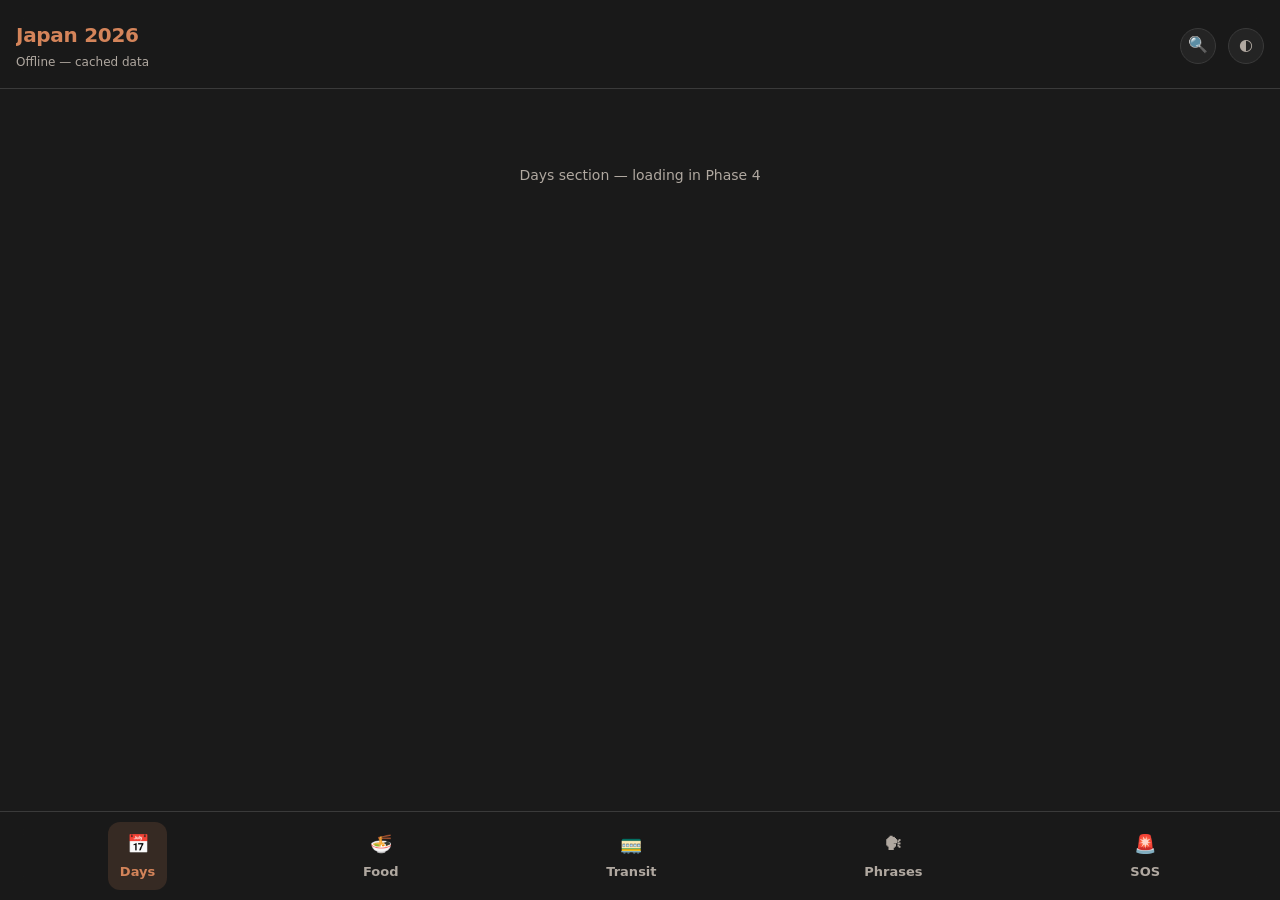
==== commit d3403cc3: "Add files via upload" ====
--- a/index.html
+++ b/index.html
@@ -4,7 +4,7 @@
 <head>
   <meta charset="UTF-8">
   <meta name="viewport" content="width=device-width, initial-scale=1.0, user-scalable=yes, viewport-fit=cover">
-  <meta name="apple-mobile-web-app-capable" content="yes">
+  <meta name="mobile-web-app-capable" content="yes">
   <meta name="apple-mobile-web-app-status-bar-style" content="black-translucent">
   <meta name="theme-color" content="#1a1a1a">
   <link rel="manifest" href="manifest.json">
--- a/styles.css
+++ b/styles.css
@@ -0,0 +1,771 @@
+/* ─── Theme tokens ─────────────────────────────────────────── */
+:root {
+  --bg: #1a1a1a;
+  --card: #242424;
+  --card-open: #2a2a2a;
+  --text: #e8e4df;
+  --text-dim: #b0a8a0;
+  --accent: #d4845a;
+  --accent-dim: #a0623f;
+  --link: #6aadcf;
+  --link-hike: #7cb87a;
+  --link-maps: #e09455;
+  --tag-transit: #3a5a7a;
+  --tag-hike: #3a6a3a;
+  --tag-culture: #6a4a6a;
+  --tag-food: #7a5a3a;
+  --border: #3a3a3a;
+  --today-glow: #d4845a33;
+}
+
+/* ─── OLED mode ────────────────────────────────────────────── */
+body.oled-mode {
+  --bg: #000000;
+  --card: #111111;
+  --card-open: #1a1a1a;
+  --border: #222222;
+}
+body.oled-mode header,
+body.oled-mode .bottom-nav {
+  background: rgba(0, 0, 0, 0.92);
+}
+body.oled-mode .header-theme-toggle {
+  color: var(--accent);
+  background: #1a1a1a;
+}
+
+/* ─── Reset ────────────────────────────────────────────────── */
+*, *::before, *::after {
+  margin: 0;
+  padding: 0;
+  box-sizing: border-box;
+  -webkit-tap-highlight-color: transparent;
+}
+
+/* ─── Body ─────────────────────────────────────────────────── */
+body {
+  font-family: 'Inter', -apple-system, BlinkMacSystemFont, 'SF Pro Display', 'Segoe UI', system-ui, sans-serif;
+  background: var(--bg);
+  color: var(--text);
+  font-size: 15px;
+  line-height: 1.55;
+  padding-bottom: calc(100px + env(safe-area-inset-bottom));
+  padding-left: env(safe-area-inset-left);
+  padding-right: env(safe-area-inset-right);
+  -webkit-font-smoothing: antialiased;
+}
+
+/* ─── Sticky header (glassmorphism) ────────────────────────── */
+header {
+  padding: calc(20px + env(safe-area-inset-top)) 16px 16px;
+  border-bottom: 1px solid var(--border);
+  position: sticky;
+  top: 0;
+  z-index: 100;
+  background: rgba(26, 26, 26, 0.85);
+  backdrop-filter: blur(12px);
+  -webkit-backdrop-filter: blur(12px);
+  display: flex;
+  justify-content: space-between;
+  align-items: center;
+  gap: 12px;
+}
+
+.header-text-block {
+  flex: 1;
+  min-width: 0;
+}
+
+header h1 {
+  font-size: 20px;
+  font-weight: 700;
+  letter-spacing: -0.3px;
+  color: var(--accent);
+  white-space: nowrap;
+  overflow: hidden;
+  text-overflow: ellipsis;
+}
+
+header .sub {
+  font-size: 12px;
+  color: var(--text-dim);
+  margin-top: 2px;
+  white-space: nowrap;
+  overflow: hidden;
+  text-overflow: ellipsis;
+}
+
+/* ─── Header action buttons ────────────────────────────────── */
+.header-search-icon,
+.header-theme-toggle {
+  font-size: 16px;
+  width: 36px;
+  height: 36px;
+  border-radius: 18px;
+  background: var(--card);
+  border: 1px solid var(--border);
+  display: flex;
+  align-items: center;
+  justify-content: center;
+  color: var(--text-dim);
+  flex-shrink: 0;
+  cursor: pointer;
+  transition: transform 0.1s, color 0.1s;
+}
+.header-search-icon:active,
+.header-theme-toggle:active {
+  transform: scale(0.92);
+  color: var(--text);
+}
+
+/* ─── Search bar ───────────────────────────────────────────── */
+.search-container {
+  padding: 10px 16px;
+  border-bottom: 1px solid var(--border);
+  background: var(--bg);
+}
+.search-container[hidden] {
+  display: none;
+}
+.search-wrapper {
+  position: relative;
+  display: flex;
+  align-items: center;
+}
+.search-wrapper input {
+  width: 100%;
+  padding: 10px 80px 10px 14px;
+  border-radius: 12px;
+  border: 1px solid var(--border);
+  background: var(--card);
+  color: var(--text);
+  font-size: 16px;
+  outline: none;
+}
+.search-wrapper input::placeholder {
+  color: var(--text-dim);
+}
+.search-wrapper input:focus {
+  border-color: var(--accent);
+}
+.search-clear {
+  position: absolute;
+  right: 50px;
+  font-size: 18px;
+  color: var(--text-dim);
+  cursor: pointer;
+  display: none;
+  padding: 4px;
+  line-height: 1;
+}
+.search-count {
+  position: absolute;
+  right: 12px;
+  font-size: 11px;
+  color: var(--text-dim);
+}
+
+/* ─── Main content sections ────────────────────────────────── */
+main {
+  min-height: 60vh;
+}
+.content-section {
+  display: none;
+  padding: 16px;
+}
+.content-section.active {
+  display: block;
+}
+.section-empty {
+  text-align: center;
+  color: var(--text-dim);
+  padding: 60px 20px;
+  font-size: 14px;
+}
+
+/* ─── Bottom nav (glassmorphism) ───────────────────────────── */
+.bottom-nav {
+  display: flex;
+  justify-content: space-around;
+  align-items: center;
+  padding: 10px 16px calc(10px + env(safe-area-inset-bottom));
+  position: fixed;
+  bottom: 0;
+  left: 0;
+  right: 0;
+  background: rgba(26, 26, 26, 0.85);
+  backdrop-filter: blur(12px);
+  -webkit-backdrop-filter: blur(12px);
+  z-index: 100;
+  border-top: 1px solid var(--border);
+}
+.bottom-nav a {
+  font-size: 13px;
+  font-weight: 600;
+  padding: 8px 12px;
+  border-radius: 12px;
+  text-decoration: none;
+  color: var(--text-dim);
+  display: flex;
+  flex-direction: column;
+  align-items: center;
+  gap: 4px;
+  transition: transform 0.15s;
+}
+.bottom-nav a:active {
+  transform: scale(0.92);
+}
+.bottom-nav a.nav-active {
+  background: rgba(212, 132, 90, 0.15);
+  color: var(--accent);
+}
+.nav-icon {
+  font-size: 18px;
+}
+
+/* ─── Back to top ──────────────────────────────────────────── */
+.back-to-top {
+  position: fixed;
+  bottom: calc(80px + env(safe-area-inset-bottom));
+  right: 14px;
+  width: 40px;
+  height: 40px;
+  border-radius: 20px;
+  background: var(--card);
+  border: 1px solid var(--border);
+  color: var(--text-dim);
+  font-size: 18px;
+  display: flex;
+  align-items: center;
+  justify-content: center;
+  cursor: pointer;
+  z-index: 50;
+  transition: opacity 0.2s, transform 0.15s;
+  opacity: 0.8;
+}
+.back-to-top[hidden] {
+  display: none;
+}
+.back-to-top:active {
+  transform: scale(0.92);
+}
+
+/* ─── Collapsible cards ───────────────────────────────────── */
+.card-header {
+  display: flex;
+  align-items: center;
+  padding: 14px 16px;
+  cursor: pointer;
+  -webkit-user-select: none;
+  user-select: none;
+  gap: 10px;
+}
+.card-header:active {
+  opacity: 0.8;
+}
+.chevron {
+  font-size: 12px;
+  color: var(--text-dim);
+  transition: transform 0.2s;
+  flex-shrink: 0;
+}
+.card-open .chevron {
+  transform: rotate(90deg);
+}
+.card-body {
+  display: none;
+  padding: 0 16px 14px;
+}
+.card-open .card-body {
+  display: block;
+}
+
+/* ─── Day cards ───────────────────────────────────────────── */
+.day-card {
+  background: var(--card);
+  border-radius: 12px;
+  margin-bottom: 10px;
+  border: 1px solid var(--border);
+  overflow: hidden;
+}
+.day-card.past {
+  opacity: 0.5;
+  filter: grayscale(0.3);
+}
+.day-card.today {
+  border-color: var(--accent);
+  box-shadow: 0 0 12px var(--today-glow);
+}
+.day-num {
+  width: 38px;
+  height: 38px;
+  border-radius: 10px;
+  background: var(--border);
+  display: flex;
+  align-items: center;
+  justify-content: center;
+  font-weight: 700;
+  font-size: 16px;
+  flex-shrink: 0;
+}
+.today .day-num {
+  background: var(--accent);
+  color: #fff;
+}
+.day-meta {
+  flex: 1;
+  min-width: 0;
+}
+.day-title {
+  font-weight: 600;
+  font-size: 15px;
+  white-space: nowrap;
+  overflow: hidden;
+  text-overflow: ellipsis;
+}
+.day-sub {
+  font-size: 12px;
+  color: var(--text-dim);
+  margin-top: 1px;
+}
+.day-tags {
+  display: flex;
+  gap: 6px;
+  flex-shrink: 0;
+}
+
+/* ─── Tags ────────────────────────────────────────────────── */
+.tag {
+  font-size: 10px;
+  font-weight: 600;
+  text-transform: uppercase;
+  letter-spacing: 0.5px;
+  padding: 3px 8px;
+  border-radius: 6px;
+  white-space: nowrap;
+}
+.tag-transit { background: var(--tag-transit); color: #c0d8f0; }
+.tag-hike { background: var(--tag-hike); color: #b0e0b0; }
+.tag-culture, .tag-temples { background: var(--tag-culture); color: #d0b0d0; }
+.tag-food { background: var(--tag-food); color: #e0c8a0; }
+
+/* ─── Blocks (time-of-day groups within a day) ────────────── */
+.block {
+  margin-bottom: 16px;
+}
+.block:last-child {
+  margin-bottom: 0;
+}
+.block-title {
+  font-size: 13px;
+  font-weight: 700;
+  text-transform: uppercase;
+  letter-spacing: 0.5px;
+  margin-bottom: 10px;
+  padding-bottom: 6px;
+  border-bottom: 1px solid var(--border);
+}
+.block-title.morning { color: #c9a85c; }
+.block-title.hike { color: var(--link-hike); }
+.block-title.afternoon { color: #6aadcf; }
+.block-title.evening { color: #c47aaa; }
+.block-title.logistics { color: var(--link-maps); }
+
+/* ─── Items (within blocks) ───────────────────────────────── */
+.item {
+  background: var(--card-open);
+  border-radius: 10px;
+  padding: 12px 14px;
+  margin-bottom: 8px;
+  border-left: 3px solid var(--border);
+}
+.item:last-child {
+  margin-bottom: 0;
+}
+.item-name {
+  font-weight: 600;
+  font-size: 15px;
+  margin-bottom: 2px;
+}
+.item-name-jp {
+  font-size: 13px;
+  color: var(--text-dim);
+  margin-bottom: 4px;
+}
+.item-detail {
+  font-size: 13px;
+  color: var(--text-dim);
+  line-height: 1.5;
+  margin-bottom: 8px;
+}
+.item-detail:last-child {
+  margin-bottom: 0;
+}
+
+/* ─── Place card (reusable) ───────────────────────────────── */
+.place-info {
+  font-size: 12px;
+  color: var(--text-dim);
+  margin-bottom: 8px;
+  display: flex;
+  flex-wrap: wrap;
+  gap: 4px 12px;
+}
+.place-info span {
+  white-space: nowrap;
+}
+
+/* ─── Action buttons ──────────────────────────────────────── */
+.btn-row {
+  display: flex;
+  gap: 8px;
+  flex-wrap: wrap;
+}
+.btn {
+  display: inline-flex;
+  align-items: center;
+  gap: 6px;
+  padding: 8px 14px;
+  border-radius: 10px;
+  font-size: 13px;
+  font-weight: 600;
+  text-decoration: none;
+  min-height: 44px;
+  border: none;
+  cursor: pointer;
+  transition: transform 0.1s;
+  line-height: 1.2;
+}
+.btn:active {
+  transform: scale(0.95);
+}
+.btn-maps {
+  background: rgba(224, 148, 85, 0.15);
+  color: var(--link-maps);
+}
+.btn-walk {
+  background: rgba(124, 184, 122, 0.15);
+  color: var(--link-hike);
+}
+.btn-transit {
+  background: rgba(106, 173, 207, 0.15);
+  color: var(--link);
+}
+.btn-call {
+  background: rgba(212, 132, 90, 0.15);
+  color: var(--accent);
+}
+.btn-web {
+  background: rgba(106, 173, 207, 0.15);
+  color: var(--link);
+}
+
+/* ─── Transit box (within day blocks) ─────────────────────── */
+.transit-box {
+  background: var(--card-open);
+  border-radius: 10px;
+  padding: 10px 14px;
+  margin-bottom: 8px;
+}
+.transit-box:last-child {
+  margin-bottom: 0;
+}
+.tleg {
+  display: flex;
+  align-items: flex-start;
+  gap: 10px;
+  padding: 6px 0;
+}
+.tleg + .tleg {
+  border-top: 1px solid var(--border);
+}
+.tleg-badge {
+  font-size: 10px;
+  font-weight: 700;
+  text-transform: uppercase;
+  padding: 3px 8px;
+  border-radius: 6px;
+  white-space: nowrap;
+  flex-shrink: 0;
+  margin-top: 2px;
+}
+.tleg-badge.walk { background: rgba(124, 184, 122, 0.2); color: var(--link-hike); }
+.tleg-badge.transit { background: rgba(106, 173, 207, 0.2); color: var(--link); }
+.tleg-badge.private { background: rgba(224, 148, 85, 0.2); color: var(--link-maps); }
+.tleg-info {
+  flex: 1;
+  min-width: 0;
+}
+.tleg-label {
+  font-size: 13px;
+  font-weight: 600;
+}
+.tleg-detail {
+  font-size: 12px;
+  color: var(--text-dim);
+  margin-top: 2px;
+}
+.tleg-cost {
+  font-size: 12px;
+  color: var(--accent);
+  font-weight: 600;
+  margin-top: 2px;
+}
+
+/* ─── Tap-to-copy feedback ────────────────────────────────── */
+.copyable {
+  cursor: pointer;
+  position: relative;
+}
+.copyable:active {
+  opacity: 0.7;
+}
+.copy-toast {
+  position: fixed;
+  bottom: calc(90px + env(safe-area-inset-bottom));
+  left: 50%;
+  transform: translateX(-50%);
+  background: var(--accent);
+  color: #fff;
+  padding: 8px 20px;
+  border-radius: 20px;
+  font-size: 13px;
+  font-weight: 600;
+  z-index: 200;
+  pointer-events: none;
+  animation: toast-fade 1.2s ease forwards;
+}
+@keyframes toast-fade {
+  0%, 60% { opacity: 1; }
+  100% { opacity: 0; }
+}
+
+/* ─── SOS section ─────────────────────────────────────────── */
+.sos-group {
+  margin-bottom: 20px;
+}
+.sos-group-title {
+  font-size: 13px;
+  font-weight: 700;
+  text-transform: uppercase;
+  letter-spacing: 0.5px;
+  color: var(--accent);
+  margin-bottom: 10px;
+}
+.sos-card {
+  background: var(--card);
+  border-radius: 10px;
+  padding: 14px 16px;
+  margin-bottom: 8px;
+  border-left: 3px solid var(--accent);
+}
+.sos-card-label {
+  font-weight: 600;
+  font-size: 15px;
+  margin-bottom: 2px;
+}
+.sos-card-detail {
+  font-size: 13px;
+  color: var(--text-dim);
+  margin-top: 4px;
+}
+.sos-number {
+  font-size: 18px;
+  font-weight: 700;
+  color: var(--accent);
+  margin-top: 4px;
+}
+.show-staff-btn {
+  display: inline-flex;
+  align-items: center;
+  gap: 6px;
+  padding: 10px 16px;
+  border-radius: 10px;
+  background: rgba(212, 132, 90, 0.15);
+  color: var(--accent);
+  font-size: 14px;
+  font-weight: 600;
+  border: none;
+  cursor: pointer;
+  min-height: 44px;
+  margin-top: 8px;
+  transition: transform 0.1s;
+}
+.show-staff-btn:active {
+  transform: scale(0.95);
+}
+
+/* ─── Fullscreen overlay (SOS + Phrases) ──────────────────── */
+.fs-overlay {
+  position: fixed;
+  inset: 0;
+  background: #000;
+  z-index: 300;
+  display: flex;
+  flex-direction: column;
+  align-items: center;
+  justify-content: center;
+  padding: 40px 24px;
+  text-align: center;
+}
+.fs-jp {
+  font-size: 36px;
+  font-weight: 700;
+  color: #fff;
+  line-height: 1.4;
+  margin-bottom: 16px;
+}
+.fs-romaji {
+  font-size: 18px;
+  color: #aaa;
+  margin-bottom: 12px;
+}
+.fs-en {
+  font-size: 16px;
+  color: #888;
+  margin-bottom: 24px;
+}
+.fs-context {
+  font-size: 14px;
+  color: #666;
+  margin-bottom: 24px;
+  font-style: italic;
+}
+.fs-close {
+  position: absolute;
+  top: calc(16px + env(safe-area-inset-top));
+  right: 16px;
+  width: 44px;
+  height: 44px;
+  border-radius: 22px;
+  background: #333;
+  border: none;
+  color: #fff;
+  font-size: 20px;
+  display: flex;
+  align-items: center;
+  justify-content: center;
+  cursor: pointer;
+}
+
+/* ─── Phrases section ─────────────────────────────────────── */
+.phrase-group {
+  background: var(--card);
+  border-radius: 12px;
+  margin-bottom: 10px;
+  border: 1px solid var(--border);
+  overflow: hidden;
+}
+.phrase-group .card-header {
+  padding: 12px 16px;
+}
+.phrase-group-icon {
+  font-size: 18px;
+  flex-shrink: 0;
+}
+.phrase-group-title {
+  font-weight: 600;
+  font-size: 15px;
+  flex: 1;
+}
+.phrase-group-count {
+  font-size: 12px;
+  color: var(--text-dim);
+}
+.phrase-item {
+  background: var(--card-open);
+  border-radius: 10px;
+  padding: 12px 14px;
+  margin-bottom: 6px;
+  border-left: 3px solid var(--border);
+  cursor: pointer;
+  transition: transform 0.1s;
+}
+.phrase-item:active {
+  transform: scale(0.98);
+}
+.phrase-item:last-child {
+  margin-bottom: 0;
+}
+.phrase-en {
+  font-weight: 600;
+  font-size: 14px;
+  margin-bottom: 4px;
+}
+.phrase-jp {
+  font-size: 16px;
+  margin-bottom: 2px;
+}
+.phrase-romaji {
+  font-size: 13px;
+  color: var(--text-dim);
+}
+.phrase-context {
+  font-size: 12px;
+  color: var(--accent-dim);
+  margin-top: 4px;
+  font-style: italic;
+}
+
+/* ─── Hotel card (SOS) ────────────────────────────────────── */
+.hotel-card {
+  background: var(--card);
+  border-radius: 10px;
+  padding: 14px 16px;
+  margin-bottom: 8px;
+  border-left: 3px solid var(--link);
+}
+.hotel-dates {
+  font-size: 11px;
+  font-weight: 600;
+  text-transform: uppercase;
+  color: var(--link);
+  margin-bottom: 4px;
+}
+.hotel-name {
+  font-weight: 600;
+  font-size: 15px;
+}
+.hotel-name-jp {
+  font-size: 13px;
+  color: var(--text-dim);
+}
+.hotel-address {
+  font-size: 12px;
+  color: var(--text-dim);
+  margin-top: 4px;
+}
+
+/* ─── Medical card (SOS) ──────────────────────────────────── */
+.medical-card {
+  background: var(--card);
+  border-radius: 10px;
+  padding: 14px 16px;
+  margin-bottom: 8px;
+  border-left: 3px solid var(--link-hike);
+}
+.medical-city {
+  font-size: 11px;
+  font-weight: 600;
+  text-transform: uppercase;
+  color: var(--link-hike);
+  margin-bottom: 4px;
+}
+.medical-name {
+  font-weight: 600;
+  font-size: 15px;
+}
+.medical-detail {
+  font-size: 13px;
+  color: var(--text-dim);
+  margin-top: 2px;
+}
+.pharmacy-tip {
+  background: var(--card);
+  border-radius: 10px;
+  padding: 14px 16px;
+  font-size: 13px;
+  color: var(--text-dim);
+  line-height: 1.5;
+  border-left: 3px solid var(--link-maps);
+}
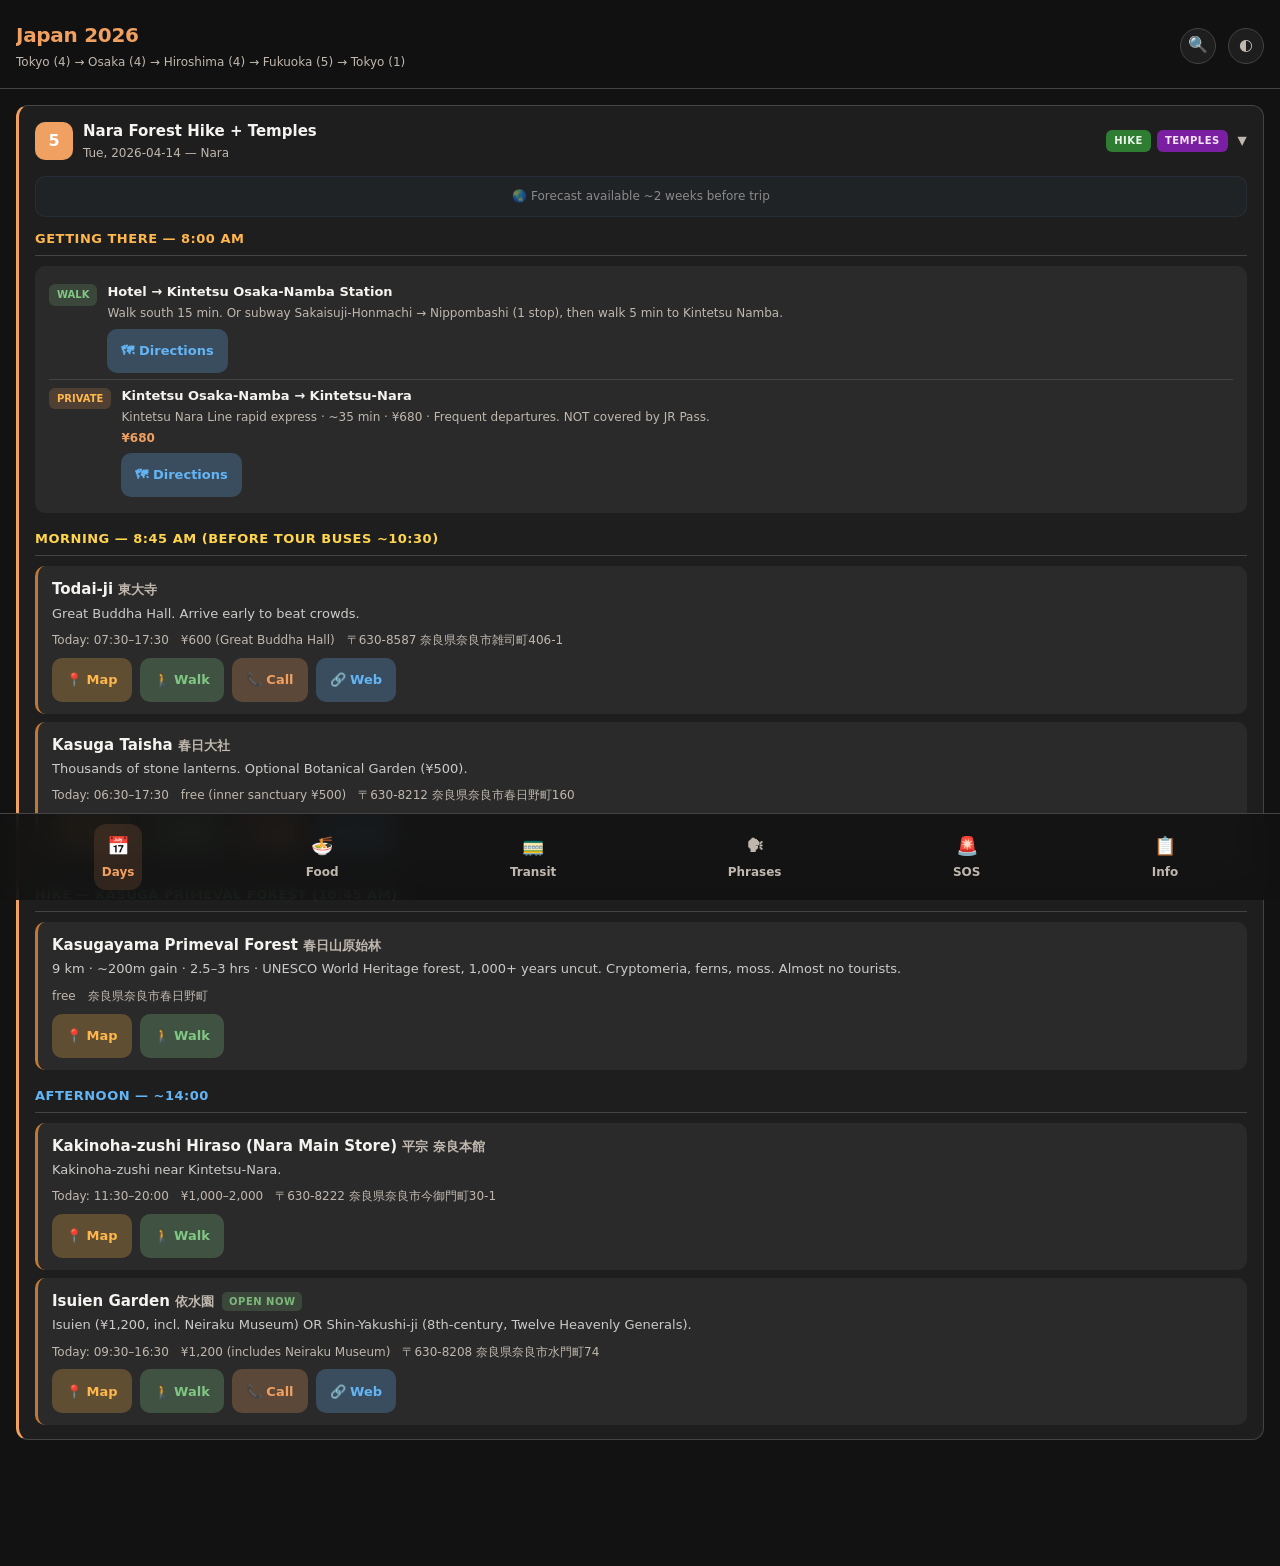
==== commit b2897612: "Add files via upload" ====
--- a/index.html
+++ b/index.html
@@ -52,6 +52,10 @@
     <section id="section-sos" class="content-section">
       <div class="section-empty">SOS section — loading in Phase 4</div>
     </section>
+
+    <section id="section-info" class="content-section">
+      <div class="section-empty">Info section — loading</div>
+    </section>
   </main>
 
   <button id="back-to-top" class="back-to-top" aria-label="Back to top" hidden>↑</button>
@@ -62,6 +66,7 @@
     <a href="#section-transit" data-section="transit"><span class="nav-icon">🚃</span><span>Transit</span></a>
     <a href="#section-phrases" data-section="phrases"><span class="nav-icon">🗣</span><span>Phrases</span></a>
     <a href="#section-sos" data-section="sos"><span class="nav-icon">🚨</span><span>SOS</span></a>
+    <a href="#section-info" data-section="info"><span class="nav-icon">📋</span><span>Info</span></a>
   </nav>
 
   <script src="app.js"></script>
--- a/styles.css
+++ b/styles.css
@@ -1,29 +1,29 @@
 /* ─── Theme tokens ─────────────────────────────────────────── */
 :root {
-  --bg: #1a1a1a;
-  --card: #242424;
+  --bg: #121212;
+  --card: #1e1e1e;
   --card-open: #2a2a2a;
-  --text: #e8e4df;
-  --text-dim: #b0a8a0;
-  --accent: #d4845a;
-  --accent-dim: #a0623f;
-  --link: #6aadcf;
-  --link-hike: #7cb87a;
-  --link-maps: #e09455;
-  --tag-transit: #3a5a7a;
-  --tag-hike: #3a6a3a;
-  --tag-culture: #6a4a6a;
-  --tag-food: #7a5a3a;
-  --border: #3a3a3a;
-  --today-glow: #d4845a33;
+  --text: #f5f3f0;
+  --text-dim: #c0b8ae;
+  --accent: #f0a060;
+  --accent-dim: #c07838;
+  --link: #64b5f6;
+  --link-hike: #81c784;
+  --link-maps: #ffb74d;
+  --tag-transit: #1565c0;
+  --tag-hike: #2e7d32;
+  --tag-culture: #7b1fa2;
+  --tag-food: #e65100;
+  --border: #444444;
+  --today-glow: #f0a06055;
 }
 
 /* ─── OLED mode ────────────────────────────────────────────── */
 body.oled-mode {
   --bg: #000000;
-  --card: #111111;
-  --card-open: #1a1a1a;
-  --border: #222222;
+  --card: #1a1a1a;
+  --card-open: #252525;
+  --border: #3a3a3a;
 }
 body.oled-mode header,
 body.oled-mode .bottom-nav {
@@ -62,7 +62,7 @@
   position: sticky;
   top: 0;
   z-index: 100;
-  background: rgba(26, 26, 26, 0.85);
+  background: rgba(18, 18, 18, 0.88);
   backdrop-filter: blur(12px);
   -webkit-backdrop-filter: blur(12px);
   display: flex;
@@ -193,16 +193,16 @@
   bottom: 0;
   left: 0;
   right: 0;
-  background: rgba(26, 26, 26, 0.85);
+  background: rgba(18, 18, 18, 0.88);
   backdrop-filter: blur(12px);
   -webkit-backdrop-filter: blur(12px);
   z-index: 100;
   border-top: 1px solid var(--border);
 }
 .bottom-nav a {
-  font-size: 13px;
-  font-weight: 600;
-  padding: 8px 12px;
+  font-size: 12px;
+  font-weight: 600;
+  padding: 8px 8px;
   border-radius: 12px;
   text-decoration: none;
   color: var(--text-dim);
@@ -286,11 +286,12 @@
   border-radius: 12px;
   margin-bottom: 10px;
   border: 1px solid var(--border);
+  border-left: 3px solid var(--accent);
   overflow: hidden;
 }
 .day-card.past {
-  opacity: 0.5;
-  filter: grayscale(0.3);
+  opacity: 0.7;
+  filter: grayscale(0.2);
 }
 .day-card.today {
   border-color: var(--accent);
@@ -300,7 +301,8 @@
   width: 38px;
   height: 38px;
   border-radius: 10px;
-  background: var(--border);
+  background: var(--accent);
+  color: #fff;
   display: flex;
   align-items: center;
   justify-content: center;
@@ -344,10 +346,10 @@
   border-radius: 6px;
   white-space: nowrap;
 }
-.tag-transit { background: var(--tag-transit); color: #c0d8f0; }
-.tag-hike { background: var(--tag-hike); color: #b0e0b0; }
-.tag-culture, .tag-temples { background: var(--tag-culture); color: #d0b0d0; }
-.tag-food { background: var(--tag-food); color: #e0c8a0; }
+.tag-transit { background: var(--tag-transit); color: #e3f2fd; }
+.tag-hike { background: var(--tag-hike); color: #e8f5e9; }
+.tag-culture, .tag-temples { background: var(--tag-culture); color: #f3e5f5; }
+.tag-food { background: var(--tag-food); color: #fff3e0; }
 
 /* ─── Blocks (time-of-day groups within a day) ────────────── */
 .block {
@@ -365,10 +367,10 @@
   padding-bottom: 6px;
   border-bottom: 1px solid var(--border);
 }
-.block-title.morning { color: #c9a85c; }
+.block-title.morning { color: #ffd54f; }
 .block-title.hike { color: var(--link-hike); }
-.block-title.afternoon { color: #6aadcf; }
-.block-title.evening { color: #c47aaa; }
+.block-title.afternoon { color: #64b5f6; }
+.block-title.evening { color: #ce93d8; }
 .block-title.logistics { color: var(--link-maps); }
 
 /* ─── Items (within blocks) ───────────────────────────────── */
@@ -377,7 +379,7 @@
   border-radius: 10px;
   padding: 12px 14px;
   margin-bottom: 8px;
-  border-left: 3px solid var(--border);
+  border-left: 3px solid var(--accent-dim);
 }
 .item:last-child {
   margin-bottom: 0;
@@ -394,7 +396,8 @@
 }
 .item-detail {
   font-size: 13px;
-  color: var(--text-dim);
+  color: var(--text);
+  opacity: 0.8;
   line-height: 1.5;
   margin-bottom: 8px;
 }
@@ -440,23 +443,23 @@
   transform: scale(0.95);
 }
 .btn-maps {
-  background: rgba(224, 148, 85, 0.15);
+  background: rgba(255, 183, 77, 0.25);
   color: var(--link-maps);
 }
 .btn-walk {
-  background: rgba(124, 184, 122, 0.15);
+  background: rgba(129, 199, 132, 0.25);
   color: var(--link-hike);
 }
 .btn-transit {
-  background: rgba(106, 173, 207, 0.15);
+  background: rgba(100, 181, 246, 0.25);
   color: var(--link);
 }
 .btn-call {
-  background: rgba(212, 132, 90, 0.15);
+  background: rgba(240, 160, 96, 0.25);
   color: var(--accent);
 }
 .btn-web {
-  background: rgba(106, 173, 207, 0.15);
+  background: rgba(100, 181, 246, 0.25);
   color: var(--link);
 }
 
@@ -769,3 +772,497 @@
   line-height: 1.5;
   border-left: 3px solid var(--link-maps);
 }
+
+/* ─── Food section ───────────────────────────────────────── */
+.food-tips {
+  background: var(--card);
+  border-radius: 12px;
+  margin-bottom: 10px;
+  border: 1px solid var(--border);
+  overflow: hidden;
+}
+.food-tips .card-header {
+  padding: 12px 16px;
+}
+.food-tips-icon {
+  font-size: 18px;
+  flex-shrink: 0;
+}
+.food-tips-title {
+  font-weight: 600;
+  font-size: 15px;
+  flex: 1;
+}
+
+/* Ekiben locations */
+.ekiben-location {
+  background: var(--card-open);
+  border-radius: 10px;
+  padding: 12px 14px;
+  margin-bottom: 8px;
+  border-left: 3px solid var(--tag-food);
+}
+.ekiben-location:last-child {
+  margin-bottom: 0;
+}
+.ekiben-loc-name {
+  font-weight: 600;
+  font-size: 14px;
+  margin-bottom: 2px;
+  color: var(--text);
+}
+.ekiben-loc-detail {
+  font-size: 12px;
+  color: var(--text-dim);
+  margin-bottom: 8px;
+}
+.ekiben-pick {
+  padding: 4px 0;
+  display: flex;
+  flex-wrap: wrap;
+  align-items: baseline;
+  gap: 4px 8px;
+}
+.ekiben-pick-name {
+  font-size: 13px;
+  font-weight: 600;
+}
+.ekiben-pick-price {
+  font-size: 12px;
+  color: var(--accent);
+  font-weight: 600;
+}
+.ekiben-pick-note {
+  font-size: 12px;
+  color: var(--text-dim);
+  width: 100%;
+}
+
+/* Solo tips */
+.food-solo-tips {
+  margin-top: 12px;
+  background: var(--card-open);
+  border-radius: 10px;
+  padding: 12px 14px;
+}
+.food-solo-title {
+  font-size: 13px;
+  font-weight: 700;
+  text-transform: uppercase;
+  letter-spacing: 0.5px;
+  color: var(--accent);
+  margin-bottom: 8px;
+}
+.food-solo-item {
+  font-size: 13px;
+  color: var(--text-dim);
+  padding: 4px 0;
+  padding-left: 12px;
+  position: relative;
+}
+.food-solo-item::before {
+  content: '·';
+  position: absolute;
+  left: 0;
+  color: var(--accent);
+  font-weight: 700;
+}
+
+/* Coin locker tip */
+.food-locker-tip {
+  margin-top: 8px;
+  background: rgba(255, 183, 77, 0.1);
+  border-radius: 10px;
+  padding: 12px 14px;
+  font-size: 13px;
+  color: var(--text-dim);
+  line-height: 1.5;
+  border-left: 3px solid var(--link-maps);
+}
+
+/* Per-day food card */
+.food-day {
+  background: var(--card);
+  border-radius: 12px;
+  margin-bottom: 10px;
+  border: 1px solid var(--border);
+  border-left: 3px solid var(--tag-food);
+  overflow: hidden;
+}
+
+/* Meal slot header */
+.food-meal {
+  margin-bottom: 16px;
+}
+.food-meal:last-child {
+  margin-bottom: 0;
+}
+.food-meal-header {
+  display: flex;
+  align-items: baseline;
+  gap: 8px;
+  margin-bottom: 10px;
+  padding-bottom: 6px;
+  border-bottom: 1px solid var(--border);
+}
+.food-meal-slot {
+  font-size: 13px;
+  font-weight: 700;
+  text-transform: uppercase;
+  letter-spacing: 0.5px;
+  color: var(--accent);
+}
+.food-meal-hint {
+  font-size: 12px;
+  color: var(--text-dim);
+}
+
+/* Restaurant entry */
+.food-restaurant {
+  margin-bottom: 12px;
+}
+.food-restaurant:last-child {
+  margin-bottom: 0;
+}
+.food-backup {
+  opacity: 0.75;
+}
+
+/* Badges row */
+.food-badges {
+  display: flex;
+  flex-wrap: wrap;
+  align-items: center;
+  gap: 6px;
+  margin-bottom: 6px;
+}
+.food-badge {
+  font-size: 10px;
+  font-weight: 700;
+  text-transform: uppercase;
+  letter-spacing: 0.5px;
+  padding: 3px 8px;
+  border-radius: 6px;
+  white-space: nowrap;
+}
+.food-badge.backup {
+  background: rgba(255, 255, 255, 0.08);
+  color: var(--text-dim);
+}
+.food-badge.rating {
+  background: rgba(240, 160, 96, 0.2);
+  color: var(--accent);
+  text-decoration: none;
+}
+a.food-badge.rating {
+  cursor: pointer;
+}
+a.food-badge.rating:active {
+  transform: scale(0.95);
+}
+.food-cuisine {
+  font-size: 12px;
+  color: var(--text-dim);
+  font-style: italic;
+}
+
+/* Food-specific details below the place card */
+.food-price {
+  font-size: 13px;
+  color: var(--accent);
+  font-weight: 600;
+  margin: 4px 0 4px 14px;
+}
+.food-order {
+  font-size: 13px;
+  color: var(--text);
+  margin: 4px 0 4px 14px;
+  line-height: 1.5;
+}
+.food-order-label {
+  font-weight: 700;
+  color: var(--accent);
+}
+.food-note {
+  font-size: 12px;
+  color: var(--text-dim);
+  margin: 4px 0 0 14px;
+  line-height: 1.5;
+}
+
+/* ─── Transit section ────────────────────────────────────── */
+.transit-day {
+  background: var(--card);
+  border-radius: 12px;
+  margin-bottom: 10px;
+  border: 1px solid var(--border);
+  border-left: 3px solid var(--tag-transit);
+  overflow: hidden;
+}
+.transit-leg-count {
+  font-size: 12px;
+  color: var(--text-dim);
+  flex-shrink: 0;
+}
+.transit-leg {
+  display: flex;
+  align-items: flex-start;
+  gap: 10px;
+  padding: 10px 0;
+}
+.transit-leg + .transit-leg {
+  border-top: 1px solid var(--border);
+}
+.transit-leg-content {
+  flex: 1;
+  min-width: 0;
+}
+.transit-leg-label {
+  font-size: 14px;
+  font-weight: 600;
+}
+.transit-leg-detail {
+  font-size: 12px;
+  color: var(--text-dim);
+  margin-top: 3px;
+  line-height: 1.5;
+}
+.transit-leg-meta {
+  font-size: 13px;
+  font-weight: 600;
+  color: var(--accent);
+  margin-top: 4px;
+}
+.transit-leg .btn-transit {
+  margin-top: 6px;
+  display: inline-flex;
+}
+.transit-total {
+  text-align: center;
+  font-size: 14px;
+  font-weight: 600;
+  color: var(--accent);
+  padding: 16px;
+  background: var(--card);
+  border-radius: 12px;
+  border: 1px solid var(--border);
+}
+
+/* ─── Search results ─────────────────────────────────────── */
+.search-results {
+  display: none;
+  padding: 16px;
+}
+.search-result {
+  display: flex;
+  align-items: center;
+  gap: 12px;
+  padding: 12px 14px;
+  background: var(--card);
+  border-radius: 10px;
+  margin-bottom: 8px;
+  border-left: 3px solid var(--accent-dim);
+  cursor: pointer;
+  transition: transform 0.1s;
+}
+.search-result:active {
+  transform: scale(0.98);
+}
+.search-result:last-child {
+  margin-bottom: 0;
+}
+.search-result-icon {
+  font-size: 20px;
+  flex-shrink: 0;
+}
+.search-result-body {
+  flex: 1;
+  min-width: 0;
+}
+.search-result-title {
+  font-weight: 600;
+  font-size: 14px;
+  white-space: nowrap;
+  overflow: hidden;
+  text-overflow: ellipsis;
+}
+.search-result-detail {
+  font-size: 12px;
+  color: var(--text-dim);
+  margin-top: 2px;
+  white-space: nowrap;
+  overflow: hidden;
+  text-overflow: ellipsis;
+}
+
+/* ─── Weather bar ────────────────────────────────────────── */
+.weather-bar {
+  display: flex;
+  align-items: center;
+  gap: 10px;
+  padding: 10px 14px;
+  background: rgba(100, 181, 246, 0.08);
+  border-radius: 10px;
+  margin-bottom: 12px;
+  font-size: 13px;
+  border: 1px solid rgba(100, 181, 246, 0.15);
+}
+.weather-bar .wx-icon {
+  font-size: 20px;
+  line-height: 1;
+}
+.weather-bar .wx-temps {
+  font-weight: 600;
+  color: var(--text);
+  white-space: nowrap;
+}
+.weather-bar .wx-hi {
+  color: #e09455;
+}
+.weather-bar .wx-lo {
+  color: #6aadcf;
+}
+.weather-bar .wx-desc {
+  flex: 1;
+  min-width: 0;
+}
+.weather-bar .wx-rain {
+  font-size: 11px;
+  white-space: nowrap;
+}
+.weather-bar .wx-stale {
+  font-size: 10px;
+  color: var(--text-dim);
+  opacity: 0.6;
+}
+.weather-bar.wx-unavailable {
+  justify-content: center;
+  font-size: 12px;
+  opacity: 0.5;
+}
+.rain-alert {
+  padding: 10px 14px;
+  background: rgba(224, 148, 85, 0.12);
+  border-radius: 10px;
+  border-left: 3px solid #e09455;
+  margin-bottom: 12px;
+  font-size: 13px;
+  color: var(--text);
+}
+
+/* ─── Open/closed badge ──────────────────────────────────── */
+.status-badge {
+  display: inline-block;
+  font-size: 10px;
+  font-weight: 700;
+  text-transform: uppercase;
+  letter-spacing: 0.5px;
+  padding: 2px 7px;
+  border-radius: 5px;
+  margin-left: 8px;
+  white-space: nowrap;
+  vertical-align: middle;
+}
+.status-badge.badge-open {
+  background: rgba(124, 184, 122, 0.2);
+  color: #7cb87a;
+}
+.status-badge.badge-closing {
+  background: rgba(224, 200, 80, 0.2);
+  color: #e0c850;
+}
+.status-badge.badge-closed {
+  background: rgba(224, 112, 112, 0.15);
+  color: #e07070;
+}
+.status-badge.badge-peak {
+  background: rgba(240, 160, 48, 0.2);
+  color: #f0a030;
+  margin-left: 4px;
+}
+
+/* ─── Info / Reservations section ───────────────────────── */
+.info-heading {
+  font-size: 16px;
+  font-weight: 600;
+  color: var(--accent);
+  margin: 0 0 12px;
+  padding: 0;
+}
+.info-hotel {
+  background: var(--card);
+  border-radius: 14px;
+  margin-bottom: 12px;
+  overflow: hidden;
+  border: 1px solid var(--border);
+}
+.info-hotel .card-header {
+  display: flex;
+  align-items: center;
+  gap: 12px;
+  padding: 14px 16px;
+  cursor: pointer;
+}
+.info-hotel .card-header .chevron {
+  flex-shrink: 0;
+}
+.info-hotel-head {
+  flex: 1;
+  min-width: 0;
+}
+.info-dates {
+  font-size: 13px;
+  color: var(--text-dim);
+  margin-top: 2px;
+}
+.info-booking {
+  margin-bottom: 12px;
+}
+.info-field {
+  display: flex;
+  align-items: center;
+  justify-content: space-between;
+  padding: 10px 14px;
+  background: rgba(240, 160, 96, 0.06);
+  border-radius: 10px;
+  margin-bottom: 6px;
+}
+.info-label {
+  font-size: 12px;
+  text-transform: uppercase;
+  letter-spacing: 0.5px;
+  color: var(--text-dim);
+}
+.info-value {
+  font-size: 18px;
+  font-weight: 700;
+  font-family: 'SF Mono', 'Consolas', monospace;
+  color: var(--accent);
+  cursor: pointer;
+  padding: 2px 8px;
+  border-radius: 6px;
+  transition: background 0.15s;
+}
+.info-value:active {
+  background: rgba(240, 160, 96, 0.15);
+}
+.info-notes {
+  font-size: 13px;
+  color: var(--text-dim);
+  padding: 6px 0;
+}
+.btn-pdf {
+  display: inline-block;
+  padding: 10px 16px;
+  margin: 8px 0 4px;
+  background: rgba(100, 181, 246, 0.1);
+  color: var(--link);
+  border-radius: 10px;
+  text-decoration: none;
+  font-size: 13px;
+  font-weight: 500;
+  border: 1px solid rgba(100, 181, 246, 0.2);
+}
+.btn-pdf:active {
+  background: rgba(100, 181, 246, 0.2);
+}
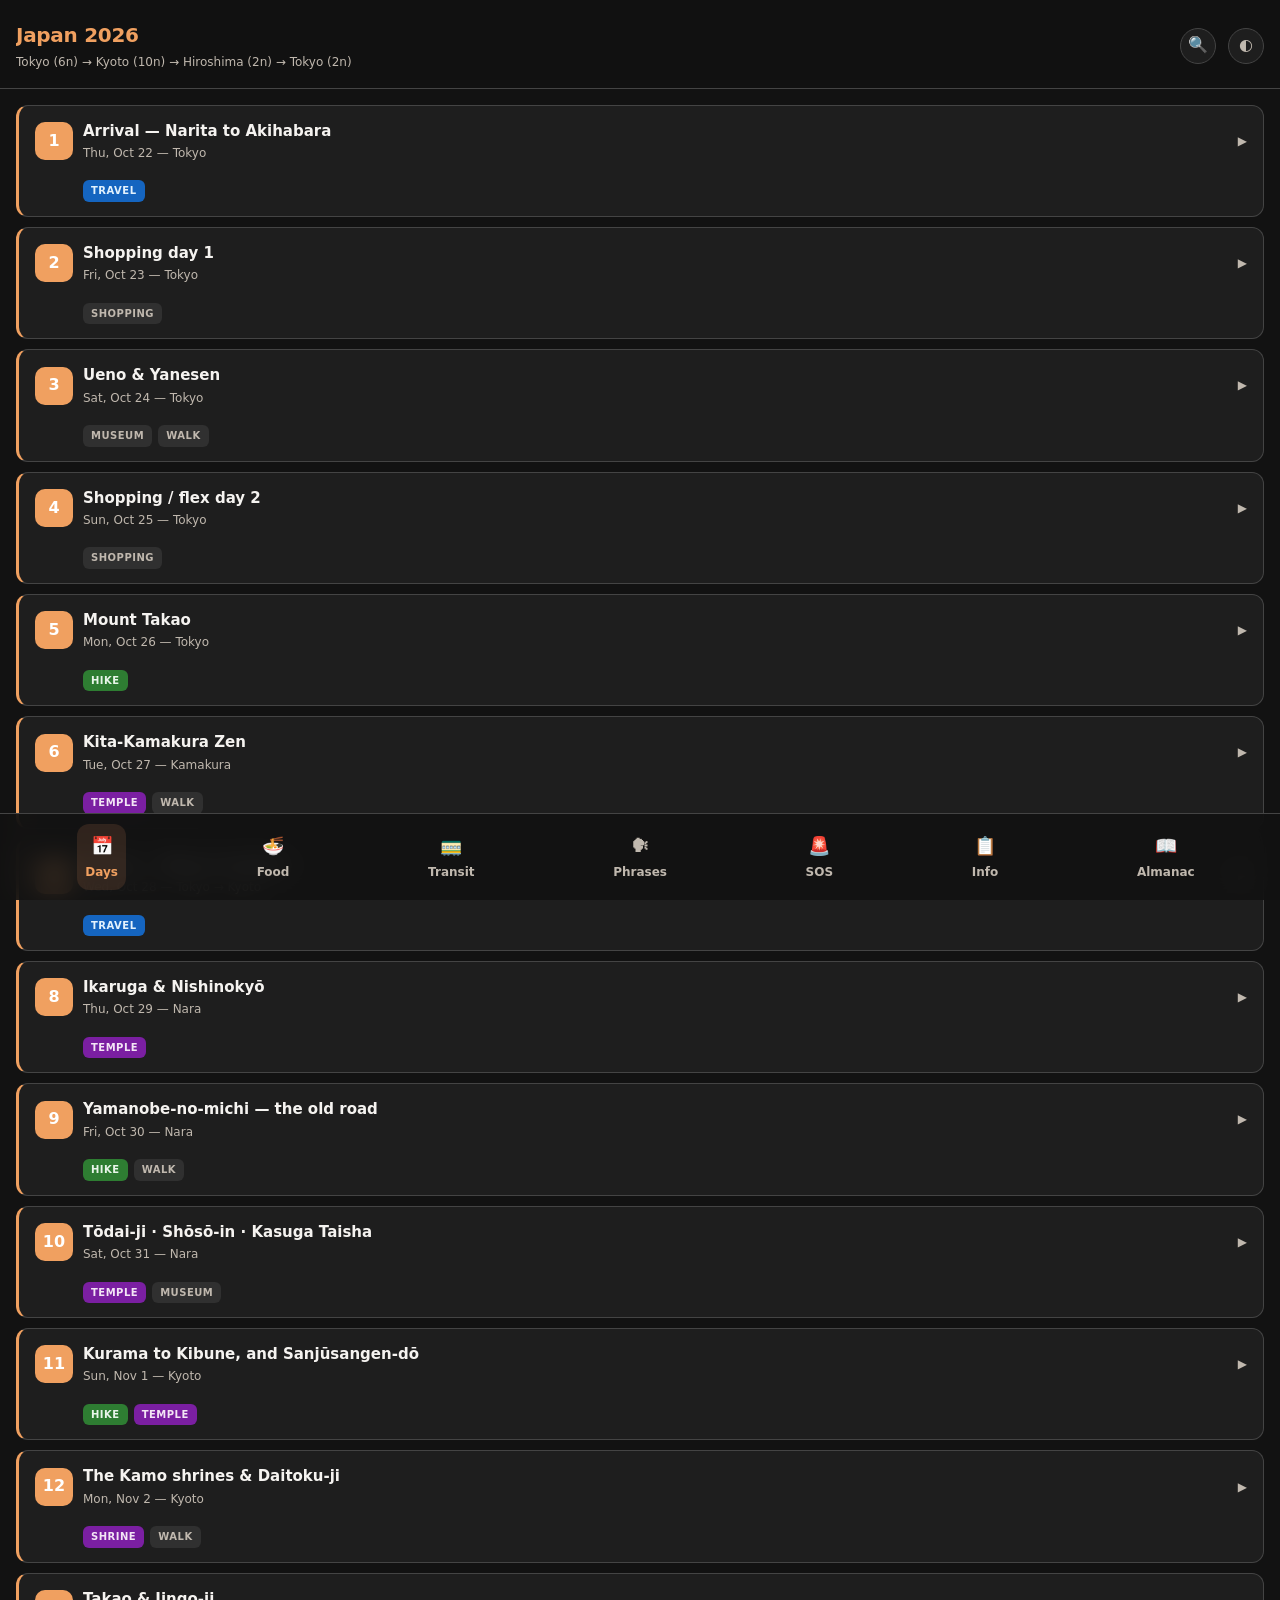
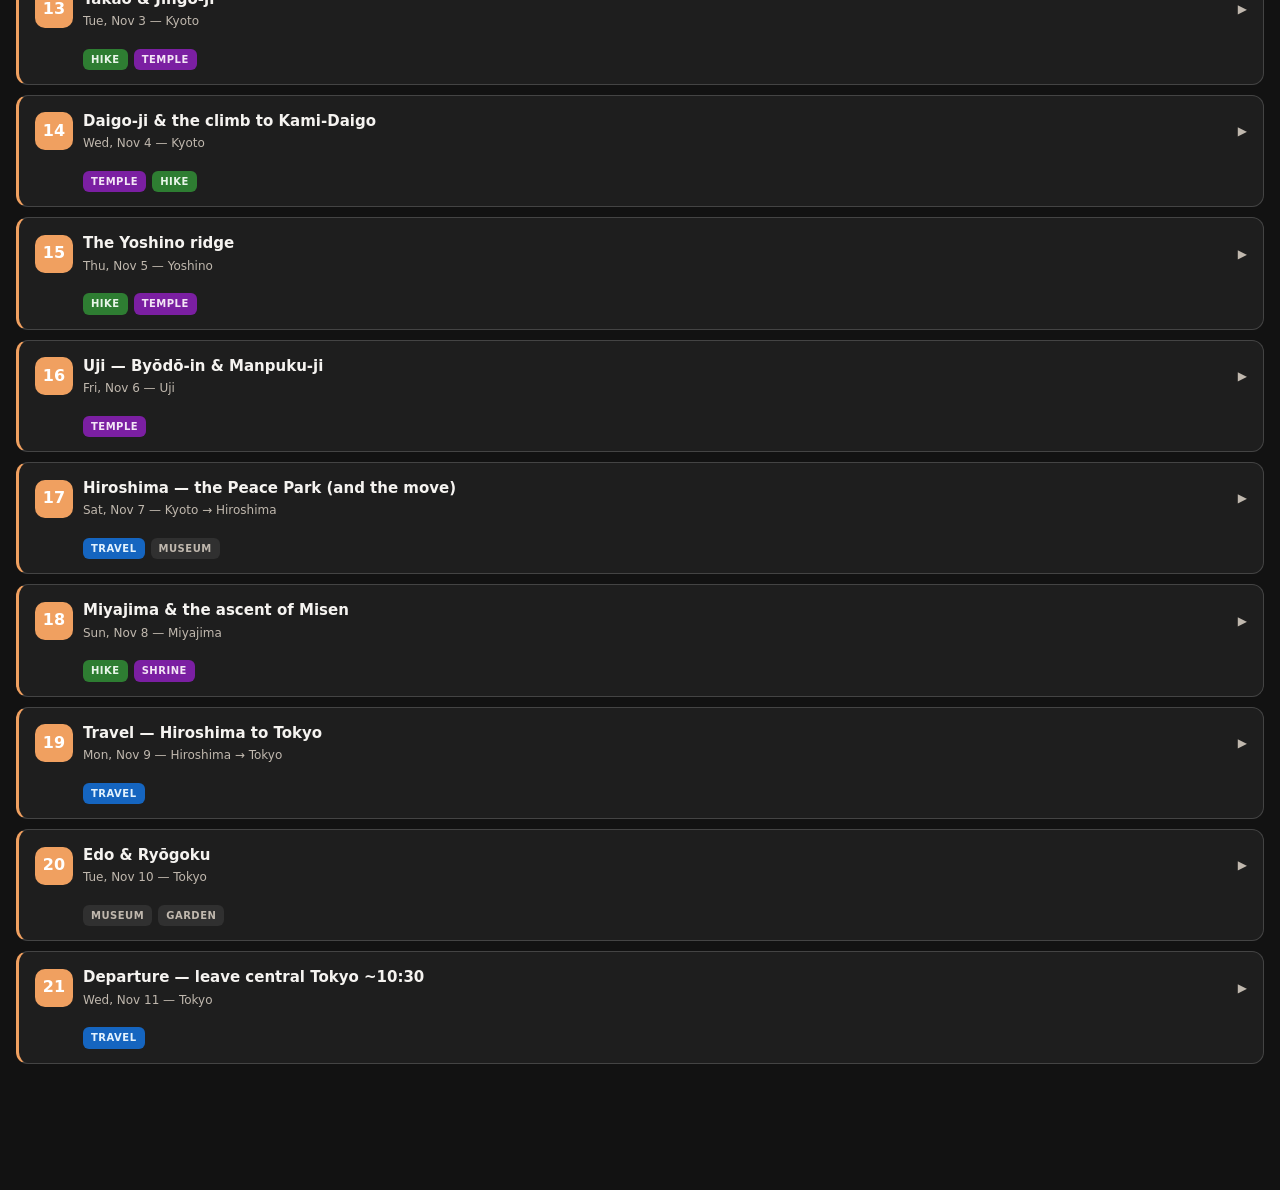
==== commit 4a8b98be: "Add files via upload" ====
--- a/index.html
+++ b/index.html
@@ -8,6 +8,7 @@
   <meta name="apple-mobile-web-app-status-bar-style" content="black-translucent">
   <meta name="theme-color" content="#1a1a1a">
   <link rel="manifest" href="manifest.json">
+  <link rel="icon" href="icon-192.png" type="image/png">
   <link rel="apple-touch-icon" href="icon-192.png">
   <link rel="stylesheet" href="styles.css">
   <title>Japan 2026</title>
@@ -34,29 +35,41 @@
 
   <main id="main">
     <section id="section-days" class="content-section">
-      <div class="section-empty">Days section — loading in Phase 4</div>
+      <div class="section-empty">Itinerary could not be loaded — try reopening the app online</div>
     </section>
 
     <section id="section-food" class="content-section">
-      <div class="section-empty">Food section — loading in Phase 4</div>
+      <div class="section-empty">Food guide could not be loaded — try reopening the app online</div>
     </section>
 
     <section id="section-transit" class="content-section">
-      <div class="section-empty">Transit section — loading in Phase 4</div>
+      <div class="section-empty">Transit data could not be loaded — try reopening the app online</div>
     </section>
 
     <section id="section-phrases" class="content-section">
-      <div class="section-empty">Phrases section — loading in Phase 4</div>
+      <div class="section-empty">Phrasebook could not be loaded — try reopening the app online</div>
     </section>
 
     <section id="section-sos" class="content-section">
-      <div class="section-empty">SOS section — loading in Phase 4</div>
+      <div class="section-empty">SOS data could not be loaded — emergency numbers: Police 110 · Ambulance/Fire 119</div>
     </section>
 
     <section id="section-info" class="content-section">
-      <div class="section-empty">Info section — loading</div>
+      <div class="section-empty">Reservations could not be loaded — try reopening the app online</div>
+    </section>
+
+    <section id="section-almanac" class="content-section">
+      <div class="section-empty">Almanac could not be loaded — try reopening the app online</div>
     </section>
   </main>
+
+  <div id="almanac-modal" class="almanac-modal" hidden>
+    <div class="almanac-modal-header">
+      <button class="almanac-modal-close" id="almanac-close">← Back</button>
+      <span class="almanac-modal-badge">📖 Almanac</span>
+    </div>
+    <div class="almanac-modal-content" id="almanac-content"></div>
+  </div>
 
   <button id="back-to-top" class="back-to-top" aria-label="Back to top" hidden>↑</button>
 
@@ -67,6 +80,7 @@
     <a href="#section-phrases" data-section="phrases"><span class="nav-icon">🗣</span><span>Phrases</span></a>
     <a href="#section-sos" data-section="sos"><span class="nav-icon">🚨</span><span>SOS</span></a>
     <a href="#section-info" data-section="info"><span class="nav-icon">📋</span><span>Info</span></a>
+    <a href="#section-almanac" data-section="almanac"><span class="nav-icon">📖</span><span>Almanac</span></a>
   </nav>
 
   <script src="app.js"></script>
--- a/styles.css
+++ b/styles.css
@@ -134,7 +134,7 @@
 }
 .search-wrapper input {
   width: 100%;
-  padding: 10px 80px 10px 14px;
+  padding: 10px 112px 10px 14px;
   border-radius: 12px;
   border: 1px solid var(--border);
   background: var(--card);
@@ -148,9 +148,15 @@
 .search-wrapper input:focus {
   border-color: var(--accent);
 }
+/* native search-input clear button would double up with our custom ✕ (audit N1) */
+.search-wrapper input::-webkit-search-cancel-button,
+.search-wrapper input::-webkit-search-decoration {
+  -webkit-appearance: none;
+  appearance: none;
+}
 .search-clear {
   position: absolute;
-  right: 50px;
+  right: 84px;
   font-size: 18px;
   color: var(--text-dim);
   cursor: pointer;
@@ -330,10 +336,22 @@
   color: var(--text-dim);
   margin-top: 1px;
 }
+/* Tags live on their own row below the title so long titles never truncate
+   against them at phone width (audit S13) */
+.day-card .card-header {
+  flex-wrap: wrap;
+}
+.day-card .chevron {
+  order: 3;
+}
 .day-tags {
   display: flex;
   gap: 6px;
-  flex-shrink: 0;
+  flex-wrap: wrap;
+  order: 4;
+  flex-basis: 100%;
+  margin-top: 8px;
+  padding-left: 48px; /* aligns under the title, past the 38px day-num + gap */
 }
 
 /* ─── Tags ────────────────────────────────────────────────── */
@@ -345,10 +363,13 @@
   padding: 3px 8px;
   border-radius: 6px;
   white-space: nowrap;
-}
-.tag-transit { background: var(--tag-transit); color: #e3f2fd; }
+  /* neutral fallback so unknown tags still read as chips (audit N4) */
+  background: rgba(255, 255, 255, 0.08);
+  color: var(--text-dim);
+}
+.tag-transit, .tag-shinkansen, .tag-travel { background: var(--tag-transit); color: #e3f2fd; }
 .tag-hike { background: var(--tag-hike); color: #e8f5e9; }
-.tag-culture, .tag-temples { background: var(--tag-culture); color: #f3e5f5; }
+.tag-culture, .tag-temples, .tag-temple, .tag-shrine { background: var(--tag-culture); color: #f3e5f5; }
 .tag-food { background: var(--tag-food); color: #fff3e0; }
 
 /* ─── Blocks (time-of-day groups within a day) ────────────── */
@@ -405,6 +426,45 @@
   margin-bottom: 0;
 }
 
+/* ─── Day notes & backup ─────────────────────────────────── */
+.day-notes {
+  margin-top: 12px;
+  padding: 10px 12px;
+  background: rgba(255,213,79,0.08);
+  border-radius: 8px;
+  border-left: 3px solid #ffd54f;
+}
+.day-note {
+  font-size: 13px;
+  color: var(--text);
+  opacity: 0.9;
+  line-height: 1.5;
+  margin-bottom: 4px;
+}
+.day-note:last-child { margin-bottom: 0; }
+/* Top-of-day notes sit above the first block, so they lead the body rather than trail it */
+.day-notes-top { margin-top: 0; margin-bottom: 14px; }
+
+.day-backup {
+  margin-top: 12px;
+  padding: 10px 12px;
+  background: rgba(100,181,246,0.08);
+  border-radius: 8px;
+  border-left: 3px solid #64b5f6;
+}
+.day-backup-title {
+  font-size: 13px;
+  font-weight: 600;
+  color: #64b5f6;
+  margin-bottom: 6px;
+}
+.day-backup-detail {
+  font-size: 13px;
+  color: var(--text);
+  opacity: 0.85;
+  line-height: 1.5;
+}
+
 /* ─── Place card (reusable) ───────────────────────────────── */
 .place-info {
   font-size: 12px;
@@ -461,6 +521,30 @@
 .btn-web {
   background: rgba(100, 181, 246, 0.25);
   color: var(--link);
+}
+
+/* ─── Route maps on a hike block (block.maps) ─────────────────
+   Sits under the first hike block's title, above the legs, because
+   it is read before setting off rather than at a junction. Each
+   link carries its own note saying what it actually covers — three
+   of the AllTrails routes are partial or reversed, and a bare label
+   would hide that. Uses the hike-green of .btn-walk: these are the
+   same kind of thing, one for a place and one for a whole route. */
+.block-maps {
+  margin: 8px 0 10px;
+}
+.btn-map-route {
+  background: rgba(129, 199, 132, 0.25);
+  color: var(--link-hike);
+}
+.block-map-note {
+  font-size: 12px;
+  line-height: 1.5;
+  color: var(--text-dim);
+  margin: 4px 0 8px 2px;
+}
+.block-map-note:last-child {
+  margin-bottom: 0;
 }
 
 /* ─── Transit box (within day blocks) ─────────────────────── */
@@ -515,6 +599,29 @@
   margin-top: 2px;
 }
 
+/* ─── Board-and-pay row (leg.payment) ─────────────────────────
+   Read standing in the door of a bus with both bags, so it must
+   separate from `detail` at a glance rather than reward reading. */
+.tleg-payment {
+  font-size: 12px;
+  line-height: 1.5;
+  color: var(--text);
+  margin-top: 6px;
+  padding: 8px 10px;
+  background: var(--card-open);
+  border-left: 3px solid var(--accent);
+  border-radius: 0 8px 8px 0;
+}
+.tleg-payment-label {
+  display: block;
+  font-size: 10px;
+  font-weight: 700;
+  letter-spacing: 0.06em;
+  text-transform: uppercase;
+  color: var(--accent);
+  margin-bottom: 3px;
+}
+
 /* ─── Tap-to-copy feedback ────────────────────────────────── */
 .copyable {
   cursor: pointer;
@@ -536,10 +643,17 @@
   font-weight: 600;
   z-index: 200;
   pointer-events: none;
-  animation: toast-fade 1.2s ease forwards;
+  /* The toast now carries an affordance sentence, not the word "Copied", so it
+     needs a width bound — centred with translateX(-50%) it would otherwise
+     bleed off BOTH edges on a narrow handset — and a longer life to be read.
+     ⚠ The animation duration and the JS removal timeout are a PAIR: at 1.2s
+     against a 1900 ms timeout the toast sat fully transparent for 700 ms. */
+  max-width: min(88vw, 340px);
+  text-align: center;
+  animation: toast-fade 1.8s ease forwards;
 }
 @keyframes toast-fade {
-  0%, 60% { opacity: 1; }
+  0%, 73% { opacity: 1; }
   100% { opacity: 0; }
 }
 
@@ -607,9 +721,32 @@
   display: flex;
   flex-direction: column;
   align-items: center;
-  justify-content: center;
-  padding: 40px 24px;
+  /* 🔴 NOT justify-content: center, and NOT overflow-y alone. Measured in
+     Chrome 2026-08-19: with `center`, content taller than the box overflows
+     BOTH edges and scrollTop refuses to move — the Japanese sat 87px above the
+     top with no way to reach it. Adding `overflow-y: auto` on top of `center`
+     makes it WORSE (-101px, still unreachable, only the bottom recovered).
+     flex-start + auto-margin pseudo-elements is the pattern that survives both
+     cases and needs no `safe center` support: the free space goes to the
+     pseudos, so short content is still perfectly centred (measured 221/221 and
+     272/272 on a 390x844 viewport) while overflowing content starts at the
+     scroll origin and both ends are reachable.
+     The case that fails without this: the SOS card
+     「日本語が話せません。英語を話せる方はいますか？」 needs 483px at 390px wide — fine on
+     any phone — but 654px at 260px wide, which is what ~150% page zoom gives. */
+  justify-content: flex-start;
+  overflow-y: auto;
+  /* 68px, not 40, top and bottom: the close button occupies 16-60px at the top
+     right, and at narrow widths the centred Japanese wraps the full width and
+     ran underneath it. Symmetric so the auto-margin centring stays true. */
+  padding: 68px 24px;
   text-align: center;
+}
+.fs-overlay::before,
+.fs-overlay::after {
+  content: '';
+  margin: auto;
+  flex: 0 0 auto;
 }
 .fs-jp {
   font-size: 36px;
@@ -634,8 +771,47 @@
   margin-bottom: 24px;
   font-style: italic;
 }
+/* The overlay is white-on-black and ignores the theme variables, so .jp-btn's
+   card-coloured surface would be nearly invisible on it. Same shape as the food
+   card's controls, repainted for this background and sized for a thumb held out
+   at arm's length. */
+.fs-actions {
+  display: flex;
+  flex-wrap: wrap;
+  gap: 10px;
+  justify-content: center;
+  margin-top: 8px;
+}
+/* ⚠ Must be `.fs-overlay .fs-btn`, not `.fs-btn`. These buttons also carry
+   .jp-btn (they are the same control as the food card's), and .jp-btn is
+   defined ~400 lines further down this file — equal specificity, later wins,
+   so a bare .fs-btn silently lost every property to it. Measured 2026-08-19:
+   the buttons computed to 36px/13px on .jp-btn's rules instead of the 44px/15px
+   written here, and the black background was .jp-btn's var(--card) landing on
+   near-black by luck. The descendant selector puts it beyond doubt. */
+.fs-overlay .fs-btn {
+  color: #fff;
+  background: #222;
+  border: 1px solid #444;
+  font-size: 15px;
+  padding: 11px 16px;
+  min-height: 44px;
+}
+.fs-hint {
+  font-size: 12px;
+  color: #666;
+  margin-top: 14px;
+  max-width: 320px;
+  line-height: 1.5;
+}
+/* 🔴 fixed, NOT absolute. The overlay scrolls (see above), and an absolutely
+   positioned child scrolls WITH its content: measured 2026-08-19, scrolled to
+   the bottom of a long SOS card the close button sat at -334px, completely off
+   screen. The overlay is itself position:fixed inset:0, so a fixed child pins
+   to the same box and stays put while the content moves under it. This is the
+   ONLY exit control, on the emergency tab. */
 .fs-close {
-  position: absolute;
+  position: fixed;
   top: calc(16px + env(safe-area-inset-top));
   right: 16px;
   width: 44px;
@@ -675,6 +851,15 @@
   font-size: 12px;
   color: var(--text-dim);
 }
+/* The stated affordance for a tap target that has always been silent. Used by
+   the Phrases tab and by SOS's Show-to-Staff group. */
+.phrase-intro {
+  font-size: 12px;
+  color: var(--text-dim);
+  line-height: 1.5;
+  margin: 0 0 10px;
+  padding: 0 2px;
+}
 .phrase-item {
   background: var(--card-open);
   border-radius: 10px;
@@ -983,6 +1168,13 @@
   font-weight: 700;
   color: var(--accent);
 }
+.food-how,
+.food-why {
+  font-size: 13px;
+  color: var(--text);
+  margin: 6px 0 4px 14px;
+  line-height: 1.5;
+}
 .food-note {
   font-size: 12px;
   color: var(--text-dim);
@@ -990,7 +1182,110 @@
   line-height: 1.5;
 }
 
+/* ─── Show-the-screen Japanese block ─────────────────────────
+   Sized to be read by a member of staff at arm's length across a
+   counter, not by the phone's owner. Everything else on the card is
+   for him; this one line is for the person he is talking to. */
+.jp-say {
+  background: var(--card-open);
+  border: 1px solid var(--border);
+  border-left: 3px solid var(--accent);
+  border-radius: 10px;
+  padding: 12px 14px;
+  margin: 8px 0 8px 14px;
+}
+.jp-say-text {
+  font-size: 21px;
+  line-height: 1.45;
+  font-weight: 600;
+  color: var(--text);
+  word-break: break-word;
+}
+.jp-say-romaji {
+  font-size: 13px;
+  color: var(--text-dim);
+  margin-top: 4px;
+}
+.jp-say-actions {
+  display: flex;
+  flex-wrap: wrap;
+  gap: 6px;
+  margin-top: 10px;
+}
+.jp-btn {
+  font: inherit;
+  font-size: 13px;
+  font-weight: 600;
+  color: var(--text);
+  background: var(--card);
+  border: 1px solid var(--border);
+  border-radius: 8px;
+  padding: 7px 11px;
+  cursor: pointer;
+  min-height: 36px;
+  transition: transform 0.1s;
+}
+.jp-btn:active {
+  transform: scale(0.95);
+}
+/* The Translate control is an <a>, not a <button> — see app.js. Match it to
+   its siblings so the row reads as three controls, not two and a link. */
+a.jp-btn {
+  display: inline-flex;
+  align-items: center;
+  text-decoration: none;
+}
+.jp-say-hint {
+  font-size: 11px;
+  color: var(--text-dim);
+  margin-top: 8px;
+  font-style: italic;
+}
+
 /* ─── Transit section ────────────────────────────────────── */
+/* Standing payment rules, above the day cards. Same card shape as .food-tips,
+   which is the block it replaces — these rules were shipped in the Food tab. */
+.payment-rules {
+  background: var(--card);
+  border-radius: 12px;
+  margin-bottom: 10px;
+  border: 1px solid var(--border);
+  border-left: 3px solid var(--accent);
+  overflow: hidden;
+}
+.payment-rules .card-header {
+  padding: 12px 16px;
+}
+.payment-rules-icon {
+  font-size: 18px;
+  flex-shrink: 0;
+}
+.payment-rules-title {
+  font-weight: 600;
+  font-size: 15px;
+  flex: 1;
+}
+.payment-rule {
+  background: var(--card-open);
+  border-radius: 10px;
+  padding: 10px 14px;
+  margin-bottom: 8px;
+}
+.payment-rule:last-child {
+  margin-bottom: 0;
+}
+.payment-rule-heading {
+  font-size: 13px;
+  font-weight: 600;
+  color: var(--accent);
+  margin-bottom: 3px;
+}
+.payment-rule-detail {
+  font-size: 12px;
+  line-height: 1.55;
+  color: var(--text-dim);
+}
+
 .transit-day {
   background: var(--card);
   border-radius: 12px;
@@ -1046,6 +1341,19 @@
   background: var(--card);
   border-radius: 12px;
   border: 1px solid var(--border);
+}
+.transit-total-note {
+  font-size: 11px;
+  font-weight: 400;
+  color: var(--text-dim);
+}
+
+/* "Data as of" stamp at the bottom of the Info section (REDESIGN.md §0) */
+.data-stamp {
+  text-align: center;
+  font-size: 11px;
+  color: var(--text-dim);
+  padding: 16px 0 4px;
 }
 
 /* ─── Search results ─────────────────────────────────────── */
@@ -1215,6 +1523,22 @@
   color: var(--text-dim);
   margin-top: 2px;
 }
+.info-flight {
+  background: var(--card);
+  border-radius: 14px;
+  margin-bottom: 12px;
+  padding: 14px 16px;
+  border: 1px solid var(--border);
+}
+.info-flight-head {
+  margin-bottom: 12px;
+}
+.flight-no {
+  font-size: 13px;
+  font-weight: 600;
+  color: var(--accent);
+  font-family: 'SF Mono', 'Consolas', monospace;
+}
 .info-booking {
   margin-bottom: 12px;
 }
@@ -1222,6 +1546,8 @@
   display: flex;
   align-items: center;
   justify-content: space-between;
+  flex-wrap: wrap;
+  gap: 4px 8px;
   padding: 10px 14px;
   background: rgba(240, 160, 96, 0.06);
   border-radius: 10px;
@@ -1232,6 +1558,7 @@
   text-transform: uppercase;
   letter-spacing: 0.5px;
   color: var(--text-dim);
+  flex-shrink: 0;
 }
 .info-value {
   font-size: 18px;
@@ -1242,14 +1569,28 @@
   padding: 2px 8px;
   border-radius: 6px;
   transition: background 0.15s;
-}
-.info-value:active {
+  min-width: 0;
+  margin-left: auto;
+  text-align: right;
+  overflow-wrap: anywhere;
+}
+.info-value:not(.copyable) {
+  cursor: default;
+}
+.info-value.copyable:active {
   background: rgba(240, 160, 96, 0.15);
 }
 .info-notes {
   font-size: 13px;
   color: var(--text-dim);
   padding: 6px 0;
+}
+/* Says what tap-to-copy is for. A booking number is the one copyable with no
+   alternative control beside it — see the comment at the render site. */
+.info-copy-hint {
+  font-size: 12px;
+  color: var(--text-dim);
+  padding: 2px 0 8px;
 }
 .btn-pdf {
   display: inline-block;
@@ -1266,3 +1607,241 @@
 .btn-pdf:active {
   background: rgba(100, 181, 246, 0.2);
 }
+.btn-pdf-block {
+  display: block;
+  margin: 0 0 8px;
+}
+
+/* ─── Almanac ──────────────────────────────────────────────── */
+.btn-almanac {
+  background: rgba(206, 147, 216, 0.22);
+  color: #ce93d8;
+  font-family: inherit;
+}
+
+/* Tappable rows in the Almanac tab */
+.almanac-link {
+  cursor: pointer;
+}
+.almanac-link:active {
+  background: var(--card-open);
+}
+
+/* Full-screen entry overlay */
+body.modal-open {
+  overflow: hidden;
+}
+.almanac-modal {
+  position: fixed;
+  inset: 0;
+  z-index: 200;
+  background: var(--bg);
+  display: flex;
+  flex-direction: column;
+}
+.almanac-modal[hidden] {
+  display: none;
+}
+.almanac-modal-header {
+  display: flex;
+  align-items: center;
+  justify-content: space-between;
+  gap: 12px;
+  padding: calc(10px + env(safe-area-inset-top)) 16px 10px;
+  background: rgba(18, 18, 18, 0.94);
+  backdrop-filter: blur(12px);
+  -webkit-backdrop-filter: blur(12px);
+  border-bottom: 1px solid var(--border);
+  flex: 0 0 auto;
+}
+body.oled-mode .almanac-modal-header {
+  background: rgba(0, 0, 0, 0.94);
+}
+.almanac-modal-close {
+  background: var(--card);
+  border: 1px solid var(--border);
+  color: var(--text);
+  font-family: inherit;
+  font-size: 14px;
+  font-weight: 600;
+  padding: 8px 14px;
+  min-height: 44px;
+  border-radius: 10px;
+  cursor: pointer;
+}
+.almanac-modal-close:active {
+  transform: scale(0.95);
+}
+.almanac-modal-badge {
+  font-size: 13px;
+  font-weight: 600;
+  color: #ce93d8;
+}
+.almanac-modal-content {
+  flex: 1 1 auto;
+  overflow-y: auto;
+  -webkit-overflow-scrolling: touch;
+  padding: 16px 16px calc(28px + env(safe-area-inset-bottom));
+}
+.almanac-name {
+  font-size: 20px;
+  font-weight: 700;
+  color: var(--text);
+  line-height: 1.3;
+}
+.almanac-name-jp {
+  display: inline-block;
+  margin-left: 8px;
+  font-size: 15px;
+  font-weight: 500;
+  color: var(--text-dim);
+}
+.almanac-sub {
+  font-size: 13px;
+  color: var(--text-dim);
+  margin-top: 4px;
+  padding-bottom: 10px;
+  border-bottom: 1px solid var(--border);
+}
+
+/* Entry content — ported from almanac.html's own stylesheet and scoped here
+   so the standalone file and the in-app modal render the same way. */
+.almanac-entry .section-title {
+  font-size: 13px;
+  font-weight: 700;
+  color: var(--accent);
+  margin: 18px 0 6px;
+  text-transform: uppercase;
+  letter-spacing: 0.5px;
+}
+.almanac-entry p,
+.almanac-entry li {
+  font-size: 15px;
+  line-height: 1.55;
+  color: var(--text);
+  margin-bottom: 8px;
+}
+.almanac-entry ul {
+  padding-left: 20px;
+  margin-bottom: 8px;
+}
+.almanac-entry li {
+  margin-bottom: 4px;
+}
+.almanac-entry strong {
+  color: var(--text);
+}
+.almanac-entry .source {
+  font-size: 12px;
+  line-height: 1.5;
+  color: var(--text-dim);
+  font-style: italic;
+}
+.almanac-entry .source::before {
+  content: "— ";
+}
+.almanac-entry .conflict {
+  background: rgba(255, 152, 0, 0.1);
+  border-left: 3px solid #ff9800;
+  padding: 10px 12px;
+  border-radius: 4px;
+  margin: 10px 0;
+  font-size: 14px;
+  line-height: 1.5;
+}
+.almanac-entry .conflict-label {
+  display: block;
+  font-weight: 600;
+  color: #ff9800;
+  font-size: 12px;
+  text-transform: uppercase;
+  margin-bottom: 4px;
+}
+.almanac-entry .unverified {
+  background: rgba(100, 181, 246, 0.08);
+  border-left: 3px solid var(--link);
+  padding: 10px 12px;
+  border-radius: 4px;
+  margin: 10px 0;
+  font-size: 14px;
+  line-height: 1.5;
+}
+.almanac-entry .unverified-label {
+  display: block;
+  font-weight: 600;
+  color: var(--link);
+  font-size: 12px;
+  text-transform: uppercase;
+  margin-bottom: 4px;
+}
+.almanac-entry .links {
+  display: flex;
+  flex-wrap: wrap;
+  gap: 8px;
+  margin-top: 8px;
+}
+.almanac-entry .links a {
+  display: inline-block;
+  padding: 8px 12px;
+  min-height: 44px;
+  line-height: 28px;
+  background: rgba(100, 181, 246, 0.14);
+  color: var(--link);
+  text-decoration: none;
+  border-radius: 8px;
+  font-size: 14px;
+  font-weight: 500;
+}
+.almanac-entry table {
+  width: 100%;
+  border-collapse: collapse;
+  margin: 10px 0;
+  font-size: 14px;
+}
+.almanac-entry th {
+  text-align: left;
+  padding: 6px 8px;
+  background: var(--card);
+  color: var(--text-dim);
+  font-weight: 600;
+  font-size: 12px;
+  text-transform: uppercase;
+}
+.almanac-entry td {
+  padding: 6px 8px;
+  border-bottom: 1px solid var(--border);
+  vertical-align: top;
+}
+.almanac-entry .subsection {
+  margin-top: 18px;
+  padding-top: 12px;
+  border-top: 1px dashed var(--border);
+}
+.almanac-entry .subsection-name {
+  font-size: 15px;
+  font-weight: 600;
+  color: var(--text);
+  margin-bottom: 6px;
+}
+.almanac-entry a.term {
+  color: #ce93d8;
+  text-decoration: underline;
+  text-decoration-style: dotted;
+  text-underline-offset: 2px;
+}
+
+/* Seven tabs no longer fit at the six-tab spacing on a narrow phone */
+@media (max-width: 430px) {
+  .bottom-nav {
+    padding-left: 4px;
+    padding-right: 4px;
+  }
+  .bottom-nav a {
+    padding: 8px 4px;
+    font-size: 10px;
+    gap: 3px;
+  }
+  .nav-icon {
+    font-size: 17px;
+  }
+}
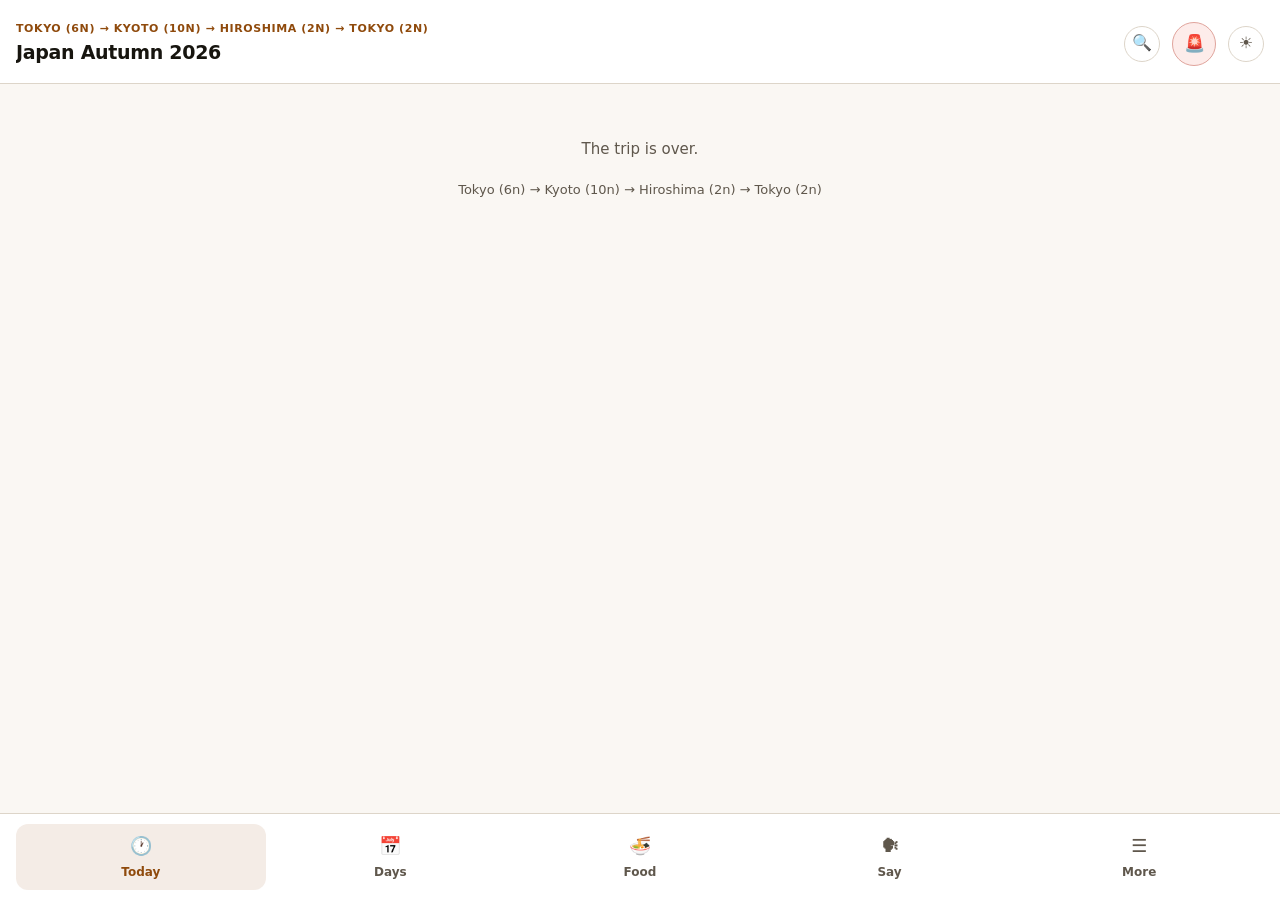
==== commit 28964802: "Add files via upload" ====
--- a/index.html
+++ b/index.html
@@ -1,89 +1,107 @@
-<!DOCTYPE html>
-<html lang="en">
-
-<head>
-  <meta charset="UTF-8">
-  <meta name="viewport" content="width=device-width, initial-scale=1.0, user-scalable=yes, viewport-fit=cover">
-  <meta name="mobile-web-app-capable" content="yes">
-  <meta name="apple-mobile-web-app-status-bar-style" content="black-translucent">
-  <meta name="theme-color" content="#1a1a1a">
-  <link rel="manifest" href="manifest.json">
-  <link rel="icon" href="icon-192.png" type="image/png">
-  <link rel="apple-touch-icon" href="icon-192.png">
-  <link rel="stylesheet" href="styles.css">
-  <title>Japan 2026</title>
-</head>
-
-<body>
-
-  <header id="header">
-    <div class="header-text-block">
-      <h1>Japan 2026</h1>
-      <div class="sub" id="header-sub">Loading...</div>
-    </div>
-    <div class="header-search-icon" id="search-toggle" aria-label="Search" title="Search">🔍</div>
-    <div class="header-theme-toggle" id="theme-toggle" aria-label="Toggle Theme" title="Toggle OLED mode">◐</div>
-  </header>
-
-  <div class="search-container" id="search-container" hidden>
-    <div class="search-wrapper">
-      <input type="search" id="search-input" placeholder="Search places, phrases, info..." autocomplete="off">
-      <span class="search-clear" id="search-clear">✕</span>
-      <span class="search-count" id="search-count"></span>
-    </div>
-  </div>
-
-  <main id="main">
-    <section id="section-days" class="content-section">
-      <div class="section-empty">Itinerary could not be loaded — try reopening the app online</div>
-    </section>
-
-    <section id="section-food" class="content-section">
-      <div class="section-empty">Food guide could not be loaded — try reopening the app online</div>
-    </section>
-
-    <section id="section-transit" class="content-section">
-      <div class="section-empty">Transit data could not be loaded — try reopening the app online</div>
-    </section>
-
-    <section id="section-phrases" class="content-section">
-      <div class="section-empty">Phrasebook could not be loaded — try reopening the app online</div>
-    </section>
-
-    <section id="section-sos" class="content-section">
-      <div class="section-empty">SOS data could not be loaded — emergency numbers: Police 110 · Ambulance/Fire 119</div>
-    </section>
-
-    <section id="section-info" class="content-section">
-      <div class="section-empty">Reservations could not be loaded — try reopening the app online</div>
-    </section>
-
-    <section id="section-almanac" class="content-section">
-      <div class="section-empty">Almanac could not be loaded — try reopening the app online</div>
-    </section>
-  </main>
-
-  <div id="almanac-modal" class="almanac-modal" hidden>
-    <div class="almanac-modal-header">
-      <button class="almanac-modal-close" id="almanac-close">← Back</button>
-      <span class="almanac-modal-badge">📖 Almanac</span>
-    </div>
-    <div class="almanac-modal-content" id="almanac-content"></div>
-  </div>
-
-  <button id="back-to-top" class="back-to-top" aria-label="Back to top" hidden>↑</button>
-
-  <nav class="bottom-nav" id="bottom-nav">
-    <a href="#section-days" data-section="days" class="nav-active"><span class="nav-icon">📅</span><span>Days</span></a>
-    <a href="#section-food" data-section="food"><span class="nav-icon">🍜</span><span>Food</span></a>
-    <a href="#section-transit" data-section="transit"><span class="nav-icon">🚃</span><span>Transit</span></a>
-    <a href="#section-phrases" data-section="phrases"><span class="nav-icon">🗣</span><span>Phrases</span></a>
-    <a href="#section-sos" data-section="sos"><span class="nav-icon">🚨</span><span>SOS</span></a>
-    <a href="#section-info" data-section="info"><span class="nav-icon">📋</span><span>Info</span></a>
-    <a href="#section-almanac" data-section="almanac"><span class="nav-icon">📖</span><span>Almanac</span></a>
-  </nav>
-
-  <script src="app.js"></script>
-</body>
-
-</html>
+<!DOCTYPE html>
+<html lang="en">
+
+<head>
+  <meta charset="UTF-8">
+  <meta name="viewport" content="width=device-width, initial-scale=1.0, user-scalable=yes, viewport-fit=cover">
+  <meta name="mobile-web-app-capable" content="yes">
+  <!-- ⚠ `default`, not `black-translucent`. black-translucent forces WHITE status-bar
+       text and lets content run under it — invisible clock and battery on Day mode's
+       white header. `default` gives an opaque bar with dark glyphs; the trade is that
+       env(safe-area-inset-top) becomes 0, so the header falls back to its 20px padding. -->
+  <meta name="apple-mobile-web-app-status-bar-style" content="default">
+  <meta name="theme-color" content="#ffffff">
+  <link rel="manifest" href="manifest.json">
+  <link rel="icon" href="icon-192.png" type="image/png">
+  <link rel="apple-touch-icon" href="icon-192.png">
+  <link rel="stylesheet" href="styles.css">
+  <title>Japan 2026</title>
+</head>
+
+<body>
+
+  <header id="header">
+    <div class="header-text-block">
+      <div class="sub" id="header-sub">Loading...</div>
+      <h1 id="header-title">Japan 2026</h1>
+    </div>
+    <div class="header-search-icon" id="search-toggle" aria-label="Search" title="Search">🔍</div>
+    <!-- 🔴 SOS is a HEADER control, not a tab (user, 2026-08-22). In the bar it was one of
+         seven 42.2pt targets, below the 44pt minimum, and reachable only from the bar. Here
+         it is on every screen including inside an open day, and the bar it left is wider for
+         the tabs that stayed. -->
+    <button type="button" class="header-sos" id="sos-jump" aria-label="Emergency information" title="Emergency information">🚨</button>
+    <div class="header-theme-toggle" id="theme-toggle" aria-label="Toggle Theme" title="Toggle OLED mode">◐</div>
+  </header>
+
+  <div class="search-container" id="search-container" hidden>
+    <div class="search-wrapper">
+      <input type="search" id="search-input" placeholder="Search places, phrases, info..." autocomplete="off">
+      <span class="search-clear" id="search-clear">✕</span>
+      <span class="search-count" id="search-count"></span>
+    </div>
+  </div>
+
+  <main id="main">
+    <section id="section-today" class="content-section">
+      <div class="section-empty">Today could not be loaded — try reopening the app online</div>
+    </section>
+
+    <section id="section-days" class="content-section">
+      <div class="section-empty">Itinerary could not be loaded — try reopening the app online</div>
+    </section>
+
+    <section id="section-food" class="content-section">
+      <div class="section-empty">Food guide could not be loaded — try reopening the app online</div>
+    </section>
+
+    <section id="section-transit" class="content-section">
+      <div class="section-empty">Transit data could not be loaded — try reopening the app online</div>
+    </section>
+
+    <section id="section-phrases" class="content-section">
+      <div class="section-empty">Phrasebook could not be loaded — try reopening the app online</div>
+    </section>
+
+    <section id="section-sos" class="content-section">
+      <div class="section-empty">SOS data could not be loaded — emergency numbers: Police 110 · Ambulance/Fire 119</div>
+    </section>
+
+    <section id="section-info" class="content-section">
+      <div class="section-empty">Reservations could not be loaded — try reopening the app online</div>
+    </section>
+
+    <section id="section-almanac" class="content-section">
+      <div class="section-empty">Almanac could not be loaded — try reopening the app online</div>
+    </section>
+
+    <!-- A launcher, not a container: Transit, Info and the Almanac keep their own sections
+         and their own hashes, and More is how you reach them now that they are not tabs. -->
+    <section id="section-more" class="content-section"></section>
+  </main>
+
+  <div id="almanac-modal" class="almanac-modal" hidden>
+    <div class="almanac-modal-header">
+      <button class="almanac-modal-close" id="almanac-close">← Back</button>
+      <span class="almanac-modal-badge">📖 Almanac</span>
+    </div>
+    <div class="almanac-modal-content" id="almanac-content"></div>
+  </div>
+
+  <button id="back-to-top" class="back-to-top" aria-label="Back to top" hidden>↑</button>
+
+  <!-- 🔴 Five tabs (user, 2026-08-22). Seven gave 42.2pt targets, under the 44pt minimum;
+       five flexed across 393pt give 72.2pt each. Transit, Info and Almanac move behind More,
+       Phrases becomes Say, and SOS is pinned in the header. -->
+  <nav class="bottom-nav" id="bottom-nav">
+    <a href="#section-today" data-section="today" class="nav-active"><span class="nav-icon">🕐</span><span>Today</span></a>
+    <a href="#section-days" data-section="days"><span class="nav-icon">📅</span><span>Days</span></a>
+    <a href="#section-food" data-section="food"><span class="nav-icon">🍜</span><span>Food</span></a>
+    <a href="#section-phrases" data-section="phrases"><span class="nav-icon">🗣</span><span>Say</span></a>
+    <a href="#section-more" data-section="more"><span class="nav-icon">☰</span><span>More</span></a>
+  </nav>
+
+  <script src="app.js"></script>
+</body>
+
+</html>
--- a/styles.css
+++ b/styles.css
@@ -1,1847 +1,2797 @@
-/* ─── Theme tokens ─────────────────────────────────────────── */
-:root {
-  --bg: #121212;
-  --card: #1e1e1e;
-  --card-open: #2a2a2a;
-  --text: #f5f3f0;
-  --text-dim: #c0b8ae;
-  --accent: #f0a060;
-  --accent-dim: #c07838;
-  --link: #64b5f6;
-  --link-hike: #81c784;
-  --link-maps: #ffb74d;
-  --tag-transit: #1565c0;
-  --tag-hike: #2e7d32;
-  --tag-culture: #7b1fa2;
-  --tag-food: #e65100;
-  --border: #444444;
-  --today-glow: #f0a06055;
-}
-
-/* ─── OLED mode ────────────────────────────────────────────── */
-body.oled-mode {
-  --bg: #000000;
-  --card: #1a1a1a;
-  --card-open: #252525;
-  --border: #3a3a3a;
-}
-body.oled-mode header,
-body.oled-mode .bottom-nav {
-  background: rgba(0, 0, 0, 0.92);
-}
-body.oled-mode .header-theme-toggle {
-  color: var(--accent);
-  background: #1a1a1a;
-}
-
-/* ─── Reset ────────────────────────────────────────────────── */
-*, *::before, *::after {
-  margin: 0;
-  padding: 0;
-  box-sizing: border-box;
-  -webkit-tap-highlight-color: transparent;
-}
-
-/* ─── Body ─────────────────────────────────────────────────── */
-body {
-  font-family: 'Inter', -apple-system, BlinkMacSystemFont, 'SF Pro Display', 'Segoe UI', system-ui, sans-serif;
-  background: var(--bg);
-  color: var(--text);
-  font-size: 15px;
-  line-height: 1.55;
-  padding-bottom: calc(100px + env(safe-area-inset-bottom));
-  padding-left: env(safe-area-inset-left);
-  padding-right: env(safe-area-inset-right);
-  -webkit-font-smoothing: antialiased;
-}
-
-/* ─── Sticky header (glassmorphism) ────────────────────────── */
-header {
-  padding: calc(20px + env(safe-area-inset-top)) 16px 16px;
-  border-bottom: 1px solid var(--border);
-  position: sticky;
-  top: 0;
-  z-index: 100;
-  background: rgba(18, 18, 18, 0.88);
-  backdrop-filter: blur(12px);
-  -webkit-backdrop-filter: blur(12px);
-  display: flex;
-  justify-content: space-between;
-  align-items: center;
-  gap: 12px;
-}
-
-.header-text-block {
-  flex: 1;
-  min-width: 0;
-}
-
-header h1 {
-  font-size: 20px;
-  font-weight: 700;
-  letter-spacing: -0.3px;
-  color: var(--accent);
-  white-space: nowrap;
-  overflow: hidden;
-  text-overflow: ellipsis;
-}
-
-header .sub {
-  font-size: 12px;
-  color: var(--text-dim);
-  margin-top: 2px;
-  white-space: nowrap;
-  overflow: hidden;
-  text-overflow: ellipsis;
-}
-
-/* ─── Header action buttons ────────────────────────────────── */
-.header-search-icon,
-.header-theme-toggle {
-  font-size: 16px;
-  width: 36px;
-  height: 36px;
-  border-radius: 18px;
-  background: var(--card);
-  border: 1px solid var(--border);
-  display: flex;
-  align-items: center;
-  justify-content: center;
-  color: var(--text-dim);
-  flex-shrink: 0;
-  cursor: pointer;
-  transition: transform 0.1s, color 0.1s;
-}
-.header-search-icon:active,
-.header-theme-toggle:active {
-  transform: scale(0.92);
-  color: var(--text);
-}
-
-/* ─── Search bar ───────────────────────────────────────────── */
-.search-container {
-  padding: 10px 16px;
-  border-bottom: 1px solid var(--border);
-  background: var(--bg);
-}
-.search-container[hidden] {
-  display: none;
-}
-.search-wrapper {
-  position: relative;
-  display: flex;
-  align-items: center;
-}
-.search-wrapper input {
-  width: 100%;
-  padding: 10px 112px 10px 14px;
-  border-radius: 12px;
-  border: 1px solid var(--border);
-  background: var(--card);
-  color: var(--text);
-  font-size: 16px;
-  outline: none;
-}
-.search-wrapper input::placeholder {
-  color: var(--text-dim);
-}
-.search-wrapper input:focus {
-  border-color: var(--accent);
-}
-/* native search-input clear button would double up with our custom ✕ (audit N1) */
-.search-wrapper input::-webkit-search-cancel-button,
-.search-wrapper input::-webkit-search-decoration {
-  -webkit-appearance: none;
-  appearance: none;
-}
-.search-clear {
-  position: absolute;
-  right: 84px;
-  font-size: 18px;
-  color: var(--text-dim);
-  cursor: pointer;
-  display: none;
-  padding: 4px;
-  line-height: 1;
-}
-.search-count {
-  position: absolute;
-  right: 12px;
-  font-size: 11px;
-  color: var(--text-dim);
-}
-
-/* ─── Main content sections ────────────────────────────────── */
-main {
-  min-height: 60vh;
-}
-.content-section {
-  display: none;
-  padding: 16px;
-}
-.content-section.active {
-  display: block;
-}
-.section-empty {
-  text-align: center;
-  color: var(--text-dim);
-  padding: 60px 20px;
-  font-size: 14px;
-}
-
-/* ─── Bottom nav (glassmorphism) ───────────────────────────── */
-.bottom-nav {
-  display: flex;
-  justify-content: space-around;
-  align-items: center;
-  padding: 10px 16px calc(10px + env(safe-area-inset-bottom));
-  position: fixed;
-  bottom: 0;
-  left: 0;
-  right: 0;
-  background: rgba(18, 18, 18, 0.88);
-  backdrop-filter: blur(12px);
-  -webkit-backdrop-filter: blur(12px);
-  z-index: 100;
-  border-top: 1px solid var(--border);
-}
-.bottom-nav a {
-  font-size: 12px;
-  font-weight: 600;
-  padding: 8px 8px;
-  border-radius: 12px;
-  text-decoration: none;
-  color: var(--text-dim);
-  display: flex;
-  flex-direction: column;
-  align-items: center;
-  gap: 4px;
-  transition: transform 0.15s;
-}
-.bottom-nav a:active {
-  transform: scale(0.92);
-}
-.bottom-nav a.nav-active {
-  background: rgba(212, 132, 90, 0.15);
-  color: var(--accent);
-}
-.nav-icon {
-  font-size: 18px;
-}
-
-/* ─── Back to top ──────────────────────────────────────────── */
-.back-to-top {
-  position: fixed;
-  bottom: calc(80px + env(safe-area-inset-bottom));
-  right: 14px;
-  width: 40px;
-  height: 40px;
-  border-radius: 20px;
-  background: var(--card);
-  border: 1px solid var(--border);
-  color: var(--text-dim);
-  font-size: 18px;
-  display: flex;
-  align-items: center;
-  justify-content: center;
-  cursor: pointer;
-  z-index: 50;
-  transition: opacity 0.2s, transform 0.15s;
-  opacity: 0.8;
-}
-.back-to-top[hidden] {
-  display: none;
-}
-.back-to-top:active {
-  transform: scale(0.92);
-}
-
-/* ─── Collapsible cards ───────────────────────────────────── */
-.card-header {
-  display: flex;
-  align-items: center;
-  padding: 14px 16px;
-  cursor: pointer;
-  -webkit-user-select: none;
-  user-select: none;
-  gap: 10px;
-}
-.card-header:active {
-  opacity: 0.8;
-}
-.chevron {
-  font-size: 12px;
-  color: var(--text-dim);
-  transition: transform 0.2s;
-  flex-shrink: 0;
-}
-.card-open .chevron {
-  transform: rotate(90deg);
-}
-.card-body {
-  display: none;
-  padding: 0 16px 14px;
-}
-.card-open .card-body {
-  display: block;
-}
-
-/* ─── Day cards ───────────────────────────────────────────── */
-.day-card {
-  background: var(--card);
-  border-radius: 12px;
-  margin-bottom: 10px;
-  border: 1px solid var(--border);
-  border-left: 3px solid var(--accent);
-  overflow: hidden;
-}
-.day-card.past {
-  opacity: 0.7;
-  filter: grayscale(0.2);
-}
-.day-card.today {
-  border-color: var(--accent);
-  box-shadow: 0 0 12px var(--today-glow);
-}
-.day-num {
-  width: 38px;
-  height: 38px;
-  border-radius: 10px;
-  background: var(--accent);
-  color: #fff;
-  display: flex;
-  align-items: center;
-  justify-content: center;
-  font-weight: 700;
-  font-size: 16px;
-  flex-shrink: 0;
-}
-.today .day-num {
-  background: var(--accent);
-  color: #fff;
-}
-.day-meta {
-  flex: 1;
-  min-width: 0;
-}
-.day-title {
-  font-weight: 600;
-  font-size: 15px;
-  white-space: nowrap;
-  overflow: hidden;
-  text-overflow: ellipsis;
-}
-.day-sub {
-  font-size: 12px;
-  color: var(--text-dim);
-  margin-top: 1px;
-}
-/* Tags live on their own row below the title so long titles never truncate
-   against them at phone width (audit S13) */
-.day-card .card-header {
-  flex-wrap: wrap;
-}
-.day-card .chevron {
-  order: 3;
-}
-.day-tags {
-  display: flex;
-  gap: 6px;
-  flex-wrap: wrap;
-  order: 4;
-  flex-basis: 100%;
-  margin-top: 8px;
-  padding-left: 48px; /* aligns under the title, past the 38px day-num + gap */
-}
-
-/* ─── Tags ────────────────────────────────────────────────── */
-.tag {
-  font-size: 10px;
-  font-weight: 600;
-  text-transform: uppercase;
-  letter-spacing: 0.5px;
-  padding: 3px 8px;
-  border-radius: 6px;
-  white-space: nowrap;
-  /* neutral fallback so unknown tags still read as chips (audit N4) */
-  background: rgba(255, 255, 255, 0.08);
-  color: var(--text-dim);
-}
-.tag-transit, .tag-shinkansen, .tag-travel { background: var(--tag-transit); color: #e3f2fd; }
-.tag-hike { background: var(--tag-hike); color: #e8f5e9; }
-.tag-culture, .tag-temples, .tag-temple, .tag-shrine { background: var(--tag-culture); color: #f3e5f5; }
-.tag-food { background: var(--tag-food); color: #fff3e0; }
-
-/* ─── Blocks (time-of-day groups within a day) ────────────── */
-.block {
-  margin-bottom: 16px;
-}
-.block:last-child {
-  margin-bottom: 0;
-}
-.block-title {
-  font-size: 13px;
-  font-weight: 700;
-  text-transform: uppercase;
-  letter-spacing: 0.5px;
-  margin-bottom: 10px;
-  padding-bottom: 6px;
-  border-bottom: 1px solid var(--border);
-}
-.block-title.morning { color: #ffd54f; }
-.block-title.hike { color: var(--link-hike); }
-.block-title.afternoon { color: #64b5f6; }
-.block-title.evening { color: #ce93d8; }
-.block-title.logistics { color: var(--link-maps); }
-
-/* ─── Items (within blocks) ───────────────────────────────── */
-.item {
-  background: var(--card-open);
-  border-radius: 10px;
-  padding: 12px 14px;
-  margin-bottom: 8px;
-  border-left: 3px solid var(--accent-dim);
-}
-.item:last-child {
-  margin-bottom: 0;
-}
-.item-name {
-  font-weight: 600;
-  font-size: 15px;
-  margin-bottom: 2px;
-}
-.item-name-jp {
-  font-size: 13px;
-  color: var(--text-dim);
-  margin-bottom: 4px;
-}
-.item-detail {
-  font-size: 13px;
-  color: var(--text);
-  opacity: 0.8;
-  line-height: 1.5;
-  margin-bottom: 8px;
-}
-.item-detail:last-child {
-  margin-bottom: 0;
-}
-
-/* ─── Day notes & backup ─────────────────────────────────── */
-.day-notes {
-  margin-top: 12px;
-  padding: 10px 12px;
-  background: rgba(255,213,79,0.08);
-  border-radius: 8px;
-  border-left: 3px solid #ffd54f;
-}
-.day-note {
-  font-size: 13px;
-  color: var(--text);
-  opacity: 0.9;
-  line-height: 1.5;
-  margin-bottom: 4px;
-}
-.day-note:last-child { margin-bottom: 0; }
-/* Top-of-day notes sit above the first block, so they lead the body rather than trail it */
-.day-notes-top { margin-top: 0; margin-bottom: 14px; }
-
-.day-backup {
-  margin-top: 12px;
-  padding: 10px 12px;
-  background: rgba(100,181,246,0.08);
-  border-radius: 8px;
-  border-left: 3px solid #64b5f6;
-}
-.day-backup-title {
-  font-size: 13px;
-  font-weight: 600;
-  color: #64b5f6;
-  margin-bottom: 6px;
-}
-.day-backup-detail {
-  font-size: 13px;
-  color: var(--text);
-  opacity: 0.85;
-  line-height: 1.5;
-}
-
-/* ─── Place card (reusable) ───────────────────────────────── */
-.place-info {
-  font-size: 12px;
-  color: var(--text-dim);
-  margin-bottom: 8px;
-  display: flex;
-  flex-wrap: wrap;
-  gap: 4px 12px;
-}
-.place-info span {
-  white-space: nowrap;
-}
-
-/* ─── Action buttons ──────────────────────────────────────── */
-.btn-row {
-  display: flex;
-  gap: 8px;
-  flex-wrap: wrap;
-}
-.btn {
-  display: inline-flex;
-  align-items: center;
-  gap: 6px;
-  padding: 8px 14px;
-  border-radius: 10px;
-  font-size: 13px;
-  font-weight: 600;
-  text-decoration: none;
-  min-height: 44px;
-  border: none;
-  cursor: pointer;
-  transition: transform 0.1s;
-  line-height: 1.2;
-}
-.btn:active {
-  transform: scale(0.95);
-}
-.btn-maps {
-  background: rgba(255, 183, 77, 0.25);
-  color: var(--link-maps);
-}
-.btn-walk {
-  background: rgba(129, 199, 132, 0.25);
-  color: var(--link-hike);
-}
-.btn-transit {
-  background: rgba(100, 181, 246, 0.25);
-  color: var(--link);
-}
-.btn-call {
-  background: rgba(240, 160, 96, 0.25);
-  color: var(--accent);
-}
-.btn-web {
-  background: rgba(100, 181, 246, 0.25);
-  color: var(--link);
-}
-
-/* ─── Route maps on a hike block (block.maps) ─────────────────
-   Sits under the first hike block's title, above the legs, because
-   it is read before setting off rather than at a junction. Each
-   link carries its own note saying what it actually covers — three
-   of the AllTrails routes are partial or reversed, and a bare label
-   would hide that. Uses the hike-green of .btn-walk: these are the
-   same kind of thing, one for a place and one for a whole route. */
-.block-maps {
-  margin: 8px 0 10px;
-}
-.btn-map-route {
-  background: rgba(129, 199, 132, 0.25);
-  color: var(--link-hike);
-}
-.block-map-note {
-  font-size: 12px;
-  line-height: 1.5;
-  color: var(--text-dim);
-  margin: 4px 0 8px 2px;
-}
-.block-map-note:last-child {
-  margin-bottom: 0;
-}
-
-/* ─── Transit box (within day blocks) ─────────────────────── */
-.transit-box {
-  background: var(--card-open);
-  border-radius: 10px;
-  padding: 10px 14px;
-  margin-bottom: 8px;
-}
-.transit-box:last-child {
-  margin-bottom: 0;
-}
-.tleg {
-  display: flex;
-  align-items: flex-start;
-  gap: 10px;
-  padding: 6px 0;
-}
-.tleg + .tleg {
-  border-top: 1px solid var(--border);
-}
-.tleg-badge {
-  font-size: 10px;
-  font-weight: 700;
-  text-transform: uppercase;
-  padding: 3px 8px;
-  border-radius: 6px;
-  white-space: nowrap;
-  flex-shrink: 0;
-  margin-top: 2px;
-}
-.tleg-badge.walk { background: rgba(124, 184, 122, 0.2); color: var(--link-hike); }
-.tleg-badge.transit { background: rgba(106, 173, 207, 0.2); color: var(--link); }
-.tleg-badge.private { background: rgba(224, 148, 85, 0.2); color: var(--link-maps); }
-.tleg-info {
-  flex: 1;
-  min-width: 0;
-}
-.tleg-label {
-  font-size: 13px;
-  font-weight: 600;
-}
-.tleg-detail {
-  font-size: 12px;
-  color: var(--text-dim);
-  margin-top: 2px;
-}
-.tleg-cost {
-  font-size: 12px;
-  color: var(--accent);
-  font-weight: 600;
-  margin-top: 2px;
-}
-
-/* ─── Board-and-pay row (leg.payment) ─────────────────────────
-   Read standing in the door of a bus with both bags, so it must
-   separate from `detail` at a glance rather than reward reading. */
-.tleg-payment {
-  font-size: 12px;
-  line-height: 1.5;
-  color: var(--text);
-  margin-top: 6px;
-  padding: 8px 10px;
-  background: var(--card-open);
-  border-left: 3px solid var(--accent);
-  border-radius: 0 8px 8px 0;
-}
-.tleg-payment-label {
-  display: block;
-  font-size: 10px;
-  font-weight: 700;
-  letter-spacing: 0.06em;
-  text-transform: uppercase;
-  color: var(--accent);
-  margin-bottom: 3px;
-}
-
-/* ─── Tap-to-copy feedback ────────────────────────────────── */
-.copyable {
-  cursor: pointer;
-  position: relative;
-}
-.copyable:active {
-  opacity: 0.7;
-}
-.copy-toast {
-  position: fixed;
-  bottom: calc(90px + env(safe-area-inset-bottom));
-  left: 50%;
-  transform: translateX(-50%);
-  background: var(--accent);
-  color: #fff;
-  padding: 8px 20px;
-  border-radius: 20px;
-  font-size: 13px;
-  font-weight: 600;
-  z-index: 200;
-  pointer-events: none;
-  /* The toast now carries an affordance sentence, not the word "Copied", so it
-     needs a width bound — centred with translateX(-50%) it would otherwise
-     bleed off BOTH edges on a narrow handset — and a longer life to be read.
-     ⚠ The animation duration and the JS removal timeout are a PAIR: at 1.2s
-     against a 1900 ms timeout the toast sat fully transparent for 700 ms. */
-  max-width: min(88vw, 340px);
-  text-align: center;
-  animation: toast-fade 1.8s ease forwards;
-}
-@keyframes toast-fade {
-  0%, 73% { opacity: 1; }
-  100% { opacity: 0; }
-}
-
-/* ─── SOS section ─────────────────────────────────────────── */
-.sos-group {
-  margin-bottom: 20px;
-}
-.sos-group-title {
-  font-size: 13px;
-  font-weight: 700;
-  text-transform: uppercase;
-  letter-spacing: 0.5px;
-  color: var(--accent);
-  margin-bottom: 10px;
-}
-.sos-card {
-  background: var(--card);
-  border-radius: 10px;
-  padding: 14px 16px;
-  margin-bottom: 8px;
-  border-left: 3px solid var(--accent);
-}
-.sos-card-label {
-  font-weight: 600;
-  font-size: 15px;
-  margin-bottom: 2px;
-}
-.sos-card-detail {
-  font-size: 13px;
-  color: var(--text-dim);
-  margin-top: 4px;
-}
-.sos-number {
-  font-size: 18px;
-  font-weight: 700;
-  color: var(--accent);
-  margin-top: 4px;
-}
-.show-staff-btn {
-  display: inline-flex;
-  align-items: center;
-  gap: 6px;
-  padding: 10px 16px;
-  border-radius: 10px;
-  background: rgba(212, 132, 90, 0.15);
-  color: var(--accent);
-  font-size: 14px;
-  font-weight: 600;
-  border: none;
-  cursor: pointer;
-  min-height: 44px;
-  margin-top: 8px;
-  transition: transform 0.1s;
-}
-.show-staff-btn:active {
-  transform: scale(0.95);
-}
-
-/* ─── Fullscreen overlay (SOS + Phrases) ──────────────────── */
-.fs-overlay {
-  position: fixed;
-  inset: 0;
-  background: #000;
-  z-index: 300;
-  display: flex;
-  flex-direction: column;
-  align-items: center;
-  /* 🔴 NOT justify-content: center, and NOT overflow-y alone. Measured in
-     Chrome 2026-08-19: with `center`, content taller than the box overflows
-     BOTH edges and scrollTop refuses to move — the Japanese sat 87px above the
-     top with no way to reach it. Adding `overflow-y: auto` on top of `center`
-     makes it WORSE (-101px, still unreachable, only the bottom recovered).
-     flex-start + auto-margin pseudo-elements is the pattern that survives both
-     cases and needs no `safe center` support: the free space goes to the
-     pseudos, so short content is still perfectly centred (measured 221/221 and
-     272/272 on a 390x844 viewport) while overflowing content starts at the
-     scroll origin and both ends are reachable.
-     The case that fails without this: the SOS card
-     「日本語が話せません。英語を話せる方はいますか？」 needs 483px at 390px wide — fine on
-     any phone — but 654px at 260px wide, which is what ~150% page zoom gives. */
-  justify-content: flex-start;
-  overflow-y: auto;
-  /* 68px, not 40, top and bottom: the close button occupies 16-60px at the top
-     right, and at narrow widths the centred Japanese wraps the full width and
-     ran underneath it. Symmetric so the auto-margin centring stays true. */
-  padding: 68px 24px;
-  text-align: center;
-}
-.fs-overlay::before,
-.fs-overlay::after {
-  content: '';
-  margin: auto;
-  flex: 0 0 auto;
-}
-.fs-jp {
-  font-size: 36px;
-  font-weight: 700;
-  color: #fff;
-  line-height: 1.4;
-  margin-bottom: 16px;
-}
-.fs-romaji {
-  font-size: 18px;
-  color: #aaa;
-  margin-bottom: 12px;
-}
-.fs-en {
-  font-size: 16px;
-  color: #888;
-  margin-bottom: 24px;
-}
-.fs-context {
-  font-size: 14px;
-  color: #666;
-  margin-bottom: 24px;
-  font-style: italic;
-}
-/* The overlay is white-on-black and ignores the theme variables, so .jp-btn's
-   card-coloured surface would be nearly invisible on it. Same shape as the food
-   card's controls, repainted for this background and sized for a thumb held out
-   at arm's length. */
-.fs-actions {
-  display: flex;
-  flex-wrap: wrap;
-  gap: 10px;
-  justify-content: center;
-  margin-top: 8px;
-}
-/* ⚠ Must be `.fs-overlay .fs-btn`, not `.fs-btn`. These buttons also carry
-   .jp-btn (they are the same control as the food card's), and .jp-btn is
-   defined ~400 lines further down this file — equal specificity, later wins,
-   so a bare .fs-btn silently lost every property to it. Measured 2026-08-19:
-   the buttons computed to 36px/13px on .jp-btn's rules instead of the 44px/15px
-   written here, and the black background was .jp-btn's var(--card) landing on
-   near-black by luck. The descendant selector puts it beyond doubt. */
-.fs-overlay .fs-btn {
-  color: #fff;
-  background: #222;
-  border: 1px solid #444;
-  font-size: 15px;
-  padding: 11px 16px;
-  min-height: 44px;
-}
-.fs-hint {
-  font-size: 12px;
-  color: #666;
-  margin-top: 14px;
-  max-width: 320px;
-  line-height: 1.5;
-}
-/* 🔴 fixed, NOT absolute. The overlay scrolls (see above), and an absolutely
-   positioned child scrolls WITH its content: measured 2026-08-19, scrolled to
-   the bottom of a long SOS card the close button sat at -334px, completely off
-   screen. The overlay is itself position:fixed inset:0, so a fixed child pins
-   to the same box and stays put while the content moves under it. This is the
-   ONLY exit control, on the emergency tab. */
-.fs-close {
-  position: fixed;
-  top: calc(16px + env(safe-area-inset-top));
-  right: 16px;
-  width: 44px;
-  height: 44px;
-  border-radius: 22px;
-  background: #333;
-  border: none;
-  color: #fff;
-  font-size: 20px;
-  display: flex;
-  align-items: center;
-  justify-content: center;
-  cursor: pointer;
-}
-
-/* ─── Phrases section ─────────────────────────────────────── */
-.phrase-group {
-  background: var(--card);
-  border-radius: 12px;
-  margin-bottom: 10px;
-  border: 1px solid var(--border);
-  overflow: hidden;
-}
-.phrase-group .card-header {
-  padding: 12px 16px;
-}
-.phrase-group-icon {
-  font-size: 18px;
-  flex-shrink: 0;
-}
-.phrase-group-title {
-  font-weight: 600;
-  font-size: 15px;
-  flex: 1;
-}
-.phrase-group-count {
-  font-size: 12px;
-  color: var(--text-dim);
-}
-/* The stated affordance for a tap target that has always been silent. Used by
-   the Phrases tab and by SOS's Show-to-Staff group. */
-.phrase-intro {
-  font-size: 12px;
-  color: var(--text-dim);
-  line-height: 1.5;
-  margin: 0 0 10px;
-  padding: 0 2px;
-}
-.phrase-item {
-  background: var(--card-open);
-  border-radius: 10px;
-  padding: 12px 14px;
-  margin-bottom: 6px;
-  border-left: 3px solid var(--border);
-  cursor: pointer;
-  transition: transform 0.1s;
-}
-.phrase-item:active {
-  transform: scale(0.98);
-}
-.phrase-item:last-child {
-  margin-bottom: 0;
-}
-.phrase-en {
-  font-weight: 600;
-  font-size: 14px;
-  margin-bottom: 4px;
-}
-.phrase-jp {
-  font-size: 16px;
-  margin-bottom: 2px;
-}
-.phrase-romaji {
-  font-size: 13px;
-  color: var(--text-dim);
-}
-.phrase-context {
-  font-size: 12px;
-  color: var(--accent-dim);
-  margin-top: 4px;
-  font-style: italic;
-}
-
-/* ─── Hotel card (SOS) ────────────────────────────────────── */
-.hotel-card {
-  background: var(--card);
-  border-radius: 10px;
-  padding: 14px 16px;
-  margin-bottom: 8px;
-  border-left: 3px solid var(--link);
-}
-.hotel-dates {
-  font-size: 11px;
-  font-weight: 600;
-  text-transform: uppercase;
-  color: var(--link);
-  margin-bottom: 4px;
-}
-.hotel-name {
-  font-weight: 600;
-  font-size: 15px;
-}
-.hotel-name-jp {
-  font-size: 13px;
-  color: var(--text-dim);
-}
-.hotel-address {
-  font-size: 12px;
-  color: var(--text-dim);
-  margin-top: 4px;
-}
-
-/* ─── Medical card (SOS) ──────────────────────────────────── */
-.medical-card {
-  background: var(--card);
-  border-radius: 10px;
-  padding: 14px 16px;
-  margin-bottom: 8px;
-  border-left: 3px solid var(--link-hike);
-}
-.medical-city {
-  font-size: 11px;
-  font-weight: 600;
-  text-transform: uppercase;
-  color: var(--link-hike);
-  margin-bottom: 4px;
-}
-.medical-name {
-  font-weight: 600;
-  font-size: 15px;
-}
-.medical-detail {
-  font-size: 13px;
-  color: var(--text-dim);
-  margin-top: 2px;
-}
-.pharmacy-tip {
-  background: var(--card);
-  border-radius: 10px;
-  padding: 14px 16px;
-  font-size: 13px;
-  color: var(--text-dim);
-  line-height: 1.5;
-  border-left: 3px solid var(--link-maps);
-}
-
-/* ─── Food section ───────────────────────────────────────── */
-.food-tips {
-  background: var(--card);
-  border-radius: 12px;
-  margin-bottom: 10px;
-  border: 1px solid var(--border);
-  overflow: hidden;
-}
-.food-tips .card-header {
-  padding: 12px 16px;
-}
-.food-tips-icon {
-  font-size: 18px;
-  flex-shrink: 0;
-}
-.food-tips-title {
-  font-weight: 600;
-  font-size: 15px;
-  flex: 1;
-}
-
-/* Ekiben locations */
-.ekiben-location {
-  background: var(--card-open);
-  border-radius: 10px;
-  padding: 12px 14px;
-  margin-bottom: 8px;
-  border-left: 3px solid var(--tag-food);
-}
-.ekiben-location:last-child {
-  margin-bottom: 0;
-}
-.ekiben-loc-name {
-  font-weight: 600;
-  font-size: 14px;
-  margin-bottom: 2px;
-  color: var(--text);
-}
-.ekiben-loc-detail {
-  font-size: 12px;
-  color: var(--text-dim);
-  margin-bottom: 8px;
-}
-.ekiben-pick {
-  padding: 4px 0;
-  display: flex;
-  flex-wrap: wrap;
-  align-items: baseline;
-  gap: 4px 8px;
-}
-.ekiben-pick-name {
-  font-size: 13px;
-  font-weight: 600;
-}
-.ekiben-pick-price {
-  font-size: 12px;
-  color: var(--accent);
-  font-weight: 600;
-}
-.ekiben-pick-note {
-  font-size: 12px;
-  color: var(--text-dim);
-  width: 100%;
-}
-
-/* Solo tips */
-.food-solo-tips {
-  margin-top: 12px;
-  background: var(--card-open);
-  border-radius: 10px;
-  padding: 12px 14px;
-}
-.food-solo-title {
-  font-size: 13px;
-  font-weight: 700;
-  text-transform: uppercase;
-  letter-spacing: 0.5px;
-  color: var(--accent);
-  margin-bottom: 8px;
-}
-.food-solo-item {
-  font-size: 13px;
-  color: var(--text-dim);
-  padding: 4px 0;
-  padding-left: 12px;
-  position: relative;
-}
-.food-solo-item::before {
-  content: '·';
-  position: absolute;
-  left: 0;
-  color: var(--accent);
-  font-weight: 700;
-}
-
-/* Coin locker tip */
-.food-locker-tip {
-  margin-top: 8px;
-  background: rgba(255, 183, 77, 0.1);
-  border-radius: 10px;
-  padding: 12px 14px;
-  font-size: 13px;
-  color: var(--text-dim);
-  line-height: 1.5;
-  border-left: 3px solid var(--link-maps);
-}
-
-/* Per-day food card */
-.food-day {
-  background: var(--card);
-  border-radius: 12px;
-  margin-bottom: 10px;
-  border: 1px solid var(--border);
-  border-left: 3px solid var(--tag-food);
-  overflow: hidden;
-}
-
-/* Meal slot header */
-.food-meal {
-  margin-bottom: 16px;
-}
-.food-meal:last-child {
-  margin-bottom: 0;
-}
-.food-meal-header {
-  display: flex;
-  align-items: baseline;
-  gap: 8px;
-  margin-bottom: 10px;
-  padding-bottom: 6px;
-  border-bottom: 1px solid var(--border);
-}
-.food-meal-slot {
-  font-size: 13px;
-  font-weight: 700;
-  text-transform: uppercase;
-  letter-spacing: 0.5px;
-  color: var(--accent);
-}
-.food-meal-hint {
-  font-size: 12px;
-  color: var(--text-dim);
-}
-
-/* Restaurant entry */
-.food-restaurant {
-  margin-bottom: 12px;
-}
-.food-restaurant:last-child {
-  margin-bottom: 0;
-}
-.food-backup {
-  opacity: 0.75;
-}
-
-/* Badges row */
-.food-badges {
-  display: flex;
-  flex-wrap: wrap;
-  align-items: center;
-  gap: 6px;
-  margin-bottom: 6px;
-}
-.food-badge {
-  font-size: 10px;
-  font-weight: 700;
-  text-transform: uppercase;
-  letter-spacing: 0.5px;
-  padding: 3px 8px;
-  border-radius: 6px;
-  white-space: nowrap;
-}
-.food-badge.backup {
-  background: rgba(255, 255, 255, 0.08);
-  color: var(--text-dim);
-}
-.food-badge.rating {
-  background: rgba(240, 160, 96, 0.2);
-  color: var(--accent);
-  text-decoration: none;
-}
-a.food-badge.rating {
-  cursor: pointer;
-}
-a.food-badge.rating:active {
-  transform: scale(0.95);
-}
-.food-cuisine {
-  font-size: 12px;
-  color: var(--text-dim);
-  font-style: italic;
-}
-
-/* Food-specific details below the place card */
-.food-price {
-  font-size: 13px;
-  color: var(--accent);
-  font-weight: 600;
-  margin: 4px 0 4px 14px;
-}
-.food-order {
-  font-size: 13px;
-  color: var(--text);
-  margin: 4px 0 4px 14px;
-  line-height: 1.5;
-}
-.food-order-label {
-  font-weight: 700;
-  color: var(--accent);
-}
-.food-how,
-.food-why {
-  font-size: 13px;
-  color: var(--text);
-  margin: 6px 0 4px 14px;
-  line-height: 1.5;
-}
-.food-note {
-  font-size: 12px;
-  color: var(--text-dim);
-  margin: 4px 0 0 14px;
-  line-height: 1.5;
-}
-
-/* ─── Show-the-screen Japanese block ─────────────────────────
-   Sized to be read by a member of staff at arm's length across a
-   counter, not by the phone's owner. Everything else on the card is
-   for him; this one line is for the person he is talking to. */
-.jp-say {
-  background: var(--card-open);
-  border: 1px solid var(--border);
-  border-left: 3px solid var(--accent);
-  border-radius: 10px;
-  padding: 12px 14px;
-  margin: 8px 0 8px 14px;
-}
-.jp-say-text {
-  font-size: 21px;
-  line-height: 1.45;
-  font-weight: 600;
-  color: var(--text);
-  word-break: break-word;
-}
-.jp-say-romaji {
-  font-size: 13px;
-  color: var(--text-dim);
-  margin-top: 4px;
-}
-.jp-say-actions {
-  display: flex;
-  flex-wrap: wrap;
-  gap: 6px;
-  margin-top: 10px;
-}
-.jp-btn {
-  font: inherit;
-  font-size: 13px;
-  font-weight: 600;
-  color: var(--text);
-  background: var(--card);
-  border: 1px solid var(--border);
-  border-radius: 8px;
-  padding: 7px 11px;
-  cursor: pointer;
-  min-height: 36px;
-  transition: transform 0.1s;
-}
-.jp-btn:active {
-  transform: scale(0.95);
-}
-/* The Translate control is an <a>, not a <button> — see app.js. Match it to
-   its siblings so the row reads as three controls, not two and a link. */
-a.jp-btn {
-  display: inline-flex;
-  align-items: center;
-  text-decoration: none;
-}
-.jp-say-hint {
-  font-size: 11px;
-  color: var(--text-dim);
-  margin-top: 8px;
-  font-style: italic;
-}
-
-/* ─── Transit section ────────────────────────────────────── */
-/* Standing payment rules, above the day cards. Same card shape as .food-tips,
-   which is the block it replaces — these rules were shipped in the Food tab. */
-.payment-rules {
-  background: var(--card);
-  border-radius: 12px;
-  margin-bottom: 10px;
-  border: 1px solid var(--border);
-  border-left: 3px solid var(--accent);
-  overflow: hidden;
-}
-.payment-rules .card-header {
-  padding: 12px 16px;
-}
-.payment-rules-icon {
-  font-size: 18px;
-  flex-shrink: 0;
-}
-.payment-rules-title {
-  font-weight: 600;
-  font-size: 15px;
-  flex: 1;
-}
-.payment-rule {
-  background: var(--card-open);
-  border-radius: 10px;
-  padding: 10px 14px;
-  margin-bottom: 8px;
-}
-.payment-rule:last-child {
-  margin-bottom: 0;
-}
-.payment-rule-heading {
-  font-size: 13px;
-  font-weight: 600;
-  color: var(--accent);
-  margin-bottom: 3px;
-}
-.payment-rule-detail {
-  font-size: 12px;
-  line-height: 1.55;
-  color: var(--text-dim);
-}
-
-.transit-day {
-  background: var(--card);
-  border-radius: 12px;
-  margin-bottom: 10px;
-  border: 1px solid var(--border);
-  border-left: 3px solid var(--tag-transit);
-  overflow: hidden;
-}
-.transit-leg-count {
-  font-size: 12px;
-  color: var(--text-dim);
-  flex-shrink: 0;
-}
-.transit-leg {
-  display: flex;
-  align-items: flex-start;
-  gap: 10px;
-  padding: 10px 0;
-}
-.transit-leg + .transit-leg {
-  border-top: 1px solid var(--border);
-}
-.transit-leg-content {
-  flex: 1;
-  min-width: 0;
-}
-.transit-leg-label {
-  font-size: 14px;
-  font-weight: 600;
-}
-.transit-leg-detail {
-  font-size: 12px;
-  color: var(--text-dim);
-  margin-top: 3px;
-  line-height: 1.5;
-}
-.transit-leg-meta {
-  font-size: 13px;
-  font-weight: 600;
-  color: var(--accent);
-  margin-top: 4px;
-}
-.transit-leg .btn-transit {
-  margin-top: 6px;
-  display: inline-flex;
-}
-.transit-total {
-  text-align: center;
-  font-size: 14px;
-  font-weight: 600;
-  color: var(--accent);
-  padding: 16px;
-  background: var(--card);
-  border-radius: 12px;
-  border: 1px solid var(--border);
-}
-.transit-total-note {
-  font-size: 11px;
-  font-weight: 400;
-  color: var(--text-dim);
-}
-
-/* "Data as of" stamp at the bottom of the Info section (REDESIGN.md §0) */
-.data-stamp {
-  text-align: center;
-  font-size: 11px;
-  color: var(--text-dim);
-  padding: 16px 0 4px;
-}
-
-/* ─── Search results ─────────────────────────────────────── */
-.search-results {
-  display: none;
-  padding: 16px;
-}
-.search-result {
-  display: flex;
-  align-items: center;
-  gap: 12px;
-  padding: 12px 14px;
-  background: var(--card);
-  border-radius: 10px;
-  margin-bottom: 8px;
-  border-left: 3px solid var(--accent-dim);
-  cursor: pointer;
-  transition: transform 0.1s;
-}
-.search-result:active {
-  transform: scale(0.98);
-}
-.search-result:last-child {
-  margin-bottom: 0;
-}
-.search-result-icon {
-  font-size: 20px;
-  flex-shrink: 0;
-}
-.search-result-body {
-  flex: 1;
-  min-width: 0;
-}
-.search-result-title {
-  font-weight: 600;
-  font-size: 14px;
-  white-space: nowrap;
-  overflow: hidden;
-  text-overflow: ellipsis;
-}
-.search-result-detail {
-  font-size: 12px;
-  color: var(--text-dim);
-  margin-top: 2px;
-  white-space: nowrap;
-  overflow: hidden;
-  text-overflow: ellipsis;
-}
-
-/* ─── Weather bar ────────────────────────────────────────── */
-.weather-bar {
-  display: flex;
-  align-items: center;
-  gap: 10px;
-  padding: 10px 14px;
-  background: rgba(100, 181, 246, 0.08);
-  border-radius: 10px;
-  margin-bottom: 12px;
-  font-size: 13px;
-  border: 1px solid rgba(100, 181, 246, 0.15);
-}
-.weather-bar .wx-icon {
-  font-size: 20px;
-  line-height: 1;
-}
-.weather-bar .wx-temps {
-  font-weight: 600;
-  color: var(--text);
-  white-space: nowrap;
-}
-.weather-bar .wx-hi {
-  color: #e09455;
-}
-.weather-bar .wx-lo {
-  color: #6aadcf;
-}
-.weather-bar .wx-desc {
-  flex: 1;
-  min-width: 0;
-}
-.weather-bar .wx-rain {
-  font-size: 11px;
-  white-space: nowrap;
-}
-.weather-bar .wx-stale {
-  font-size: 10px;
-  color: var(--text-dim);
-  opacity: 0.6;
-}
-.weather-bar.wx-unavailable {
-  justify-content: center;
-  font-size: 12px;
-  opacity: 0.5;
-}
-.rain-alert {
-  padding: 10px 14px;
-  background: rgba(224, 148, 85, 0.12);
-  border-radius: 10px;
-  border-left: 3px solid #e09455;
-  margin-bottom: 12px;
-  font-size: 13px;
-  color: var(--text);
-}
-
-/* ─── Open/closed badge ──────────────────────────────────── */
-.status-badge {
-  display: inline-block;
-  font-size: 10px;
-  font-weight: 700;
-  text-transform: uppercase;
-  letter-spacing: 0.5px;
-  padding: 2px 7px;
-  border-radius: 5px;
-  margin-left: 8px;
-  white-space: nowrap;
-  vertical-align: middle;
-}
-.status-badge.badge-open {
-  background: rgba(124, 184, 122, 0.2);
-  color: #7cb87a;
-}
-.status-badge.badge-closing {
-  background: rgba(224, 200, 80, 0.2);
-  color: #e0c850;
-}
-.status-badge.badge-closed {
-  background: rgba(224, 112, 112, 0.15);
-  color: #e07070;
-}
-.status-badge.badge-peak {
-  background: rgba(240, 160, 48, 0.2);
-  color: #f0a030;
-  margin-left: 4px;
-}
-
-/* ─── Info / Reservations section ───────────────────────── */
-.info-heading {
-  font-size: 16px;
-  font-weight: 600;
-  color: var(--accent);
-  margin: 0 0 12px;
-  padding: 0;
-}
-.info-hotel {
-  background: var(--card);
-  border-radius: 14px;
-  margin-bottom: 12px;
-  overflow: hidden;
-  border: 1px solid var(--border);
-}
-.info-hotel .card-header {
-  display: flex;
-  align-items: center;
-  gap: 12px;
-  padding: 14px 16px;
-  cursor: pointer;
-}
-.info-hotel .card-header .chevron {
-  flex-shrink: 0;
-}
-.info-hotel-head {
-  flex: 1;
-  min-width: 0;
-}
-.info-dates {
-  font-size: 13px;
-  color: var(--text-dim);
-  margin-top: 2px;
-}
-.info-flight {
-  background: var(--card);
-  border-radius: 14px;
-  margin-bottom: 12px;
-  padding: 14px 16px;
-  border: 1px solid var(--border);
-}
-.info-flight-head {
-  margin-bottom: 12px;
-}
-.flight-no {
-  font-size: 13px;
-  font-weight: 600;
-  color: var(--accent);
-  font-family: 'SF Mono', 'Consolas', monospace;
-}
-.info-booking {
-  margin-bottom: 12px;
-}
-.info-field {
-  display: flex;
-  align-items: center;
-  justify-content: space-between;
-  flex-wrap: wrap;
-  gap: 4px 8px;
-  padding: 10px 14px;
-  background: rgba(240, 160, 96, 0.06);
-  border-radius: 10px;
-  margin-bottom: 6px;
-}
-.info-label {
-  font-size: 12px;
-  text-transform: uppercase;
-  letter-spacing: 0.5px;
-  color: var(--text-dim);
-  flex-shrink: 0;
-}
-.info-value {
-  font-size: 18px;
-  font-weight: 700;
-  font-family: 'SF Mono', 'Consolas', monospace;
-  color: var(--accent);
-  cursor: pointer;
-  padding: 2px 8px;
-  border-radius: 6px;
-  transition: background 0.15s;
-  min-width: 0;
-  margin-left: auto;
-  text-align: right;
-  overflow-wrap: anywhere;
-}
-.info-value:not(.copyable) {
-  cursor: default;
-}
-.info-value.copyable:active {
-  background: rgba(240, 160, 96, 0.15);
-}
-.info-notes {
-  font-size: 13px;
-  color: var(--text-dim);
-  padding: 6px 0;
-}
-/* Says what tap-to-copy is for. A booking number is the one copyable with no
-   alternative control beside it — see the comment at the render site. */
-.info-copy-hint {
-  font-size: 12px;
-  color: var(--text-dim);
-  padding: 2px 0 8px;
-}
-.btn-pdf {
-  display: inline-block;
-  padding: 10px 16px;
-  margin: 8px 0 4px;
-  background: rgba(100, 181, 246, 0.1);
-  color: var(--link);
-  border-radius: 10px;
-  text-decoration: none;
-  font-size: 13px;
-  font-weight: 500;
-  border: 1px solid rgba(100, 181, 246, 0.2);
-}
-.btn-pdf:active {
-  background: rgba(100, 181, 246, 0.2);
-}
-.btn-pdf-block {
-  display: block;
-  margin: 0 0 8px;
-}
-
-/* ─── Almanac ──────────────────────────────────────────────── */
-.btn-almanac {
-  background: rgba(206, 147, 216, 0.22);
-  color: #ce93d8;
-  font-family: inherit;
-}
-
-/* Tappable rows in the Almanac tab */
-.almanac-link {
-  cursor: pointer;
-}
-.almanac-link:active {
-  background: var(--card-open);
-}
-
-/* Full-screen entry overlay */
-body.modal-open {
-  overflow: hidden;
-}
-.almanac-modal {
-  position: fixed;
-  inset: 0;
-  z-index: 200;
-  background: var(--bg);
-  display: flex;
-  flex-direction: column;
-}
-.almanac-modal[hidden] {
-  display: none;
-}
-.almanac-modal-header {
-  display: flex;
-  align-items: center;
-  justify-content: space-between;
-  gap: 12px;
-  padding: calc(10px + env(safe-area-inset-top)) 16px 10px;
-  background: rgba(18, 18, 18, 0.94);
-  backdrop-filter: blur(12px);
-  -webkit-backdrop-filter: blur(12px);
-  border-bottom: 1px solid var(--border);
-  flex: 0 0 auto;
-}
-body.oled-mode .almanac-modal-header {
-  background: rgba(0, 0, 0, 0.94);
-}
-.almanac-modal-close {
-  background: var(--card);
-  border: 1px solid var(--border);
-  color: var(--text);
-  font-family: inherit;
-  font-size: 14px;
-  font-weight: 600;
-  padding: 8px 14px;
-  min-height: 44px;
-  border-radius: 10px;
-  cursor: pointer;
-}
-.almanac-modal-close:active {
-  transform: scale(0.95);
-}
-.almanac-modal-badge {
-  font-size: 13px;
-  font-weight: 600;
-  color: #ce93d8;
-}
-.almanac-modal-content {
-  flex: 1 1 auto;
-  overflow-y: auto;
-  -webkit-overflow-scrolling: touch;
-  padding: 16px 16px calc(28px + env(safe-area-inset-bottom));
-}
-.almanac-name {
-  font-size: 20px;
-  font-weight: 700;
-  color: var(--text);
-  line-height: 1.3;
-}
-.almanac-name-jp {
-  display: inline-block;
-  margin-left: 8px;
-  font-size: 15px;
-  font-weight: 500;
-  color: var(--text-dim);
-}
-.almanac-sub {
-  font-size: 13px;
-  color: var(--text-dim);
-  margin-top: 4px;
-  padding-bottom: 10px;
-  border-bottom: 1px solid var(--border);
-}
-
-/* Entry content — ported from almanac.html's own stylesheet and scoped here
-   so the standalone file and the in-app modal render the same way. */
-.almanac-entry .section-title {
-  font-size: 13px;
-  font-weight: 700;
-  color: var(--accent);
-  margin: 18px 0 6px;
-  text-transform: uppercase;
-  letter-spacing: 0.5px;
-}
-.almanac-entry p,
-.almanac-entry li {
-  font-size: 15px;
-  line-height: 1.55;
-  color: var(--text);
-  margin-bottom: 8px;
-}
-.almanac-entry ul {
-  padding-left: 20px;
-  margin-bottom: 8px;
-}
-.almanac-entry li {
-  margin-bottom: 4px;
-}
-.almanac-entry strong {
-  color: var(--text);
-}
-.almanac-entry .source {
-  font-size: 12px;
-  line-height: 1.5;
-  color: var(--text-dim);
-  font-style: italic;
-}
-.almanac-entry .source::before {
-  content: "— ";
-}
-.almanac-entry .conflict {
-  background: rgba(255, 152, 0, 0.1);
-  border-left: 3px solid #ff9800;
-  padding: 10px 12px;
-  border-radius: 4px;
-  margin: 10px 0;
-  font-size: 14px;
-  line-height: 1.5;
-}
-.almanac-entry .conflict-label {
-  display: block;
-  font-weight: 600;
-  color: #ff9800;
-  font-size: 12px;
-  text-transform: uppercase;
-  margin-bottom: 4px;
-}
-.almanac-entry .unverified {
-  background: rgba(100, 181, 246, 0.08);
-  border-left: 3px solid var(--link);
-  padding: 10px 12px;
-  border-radius: 4px;
-  margin: 10px 0;
-  font-size: 14px;
-  line-height: 1.5;
-}
-.almanac-entry .unverified-label {
-  display: block;
-  font-weight: 600;
-  color: var(--link);
-  font-size: 12px;
-  text-transform: uppercase;
-  margin-bottom: 4px;
-}
-.almanac-entry .links {
-  display: flex;
-  flex-wrap: wrap;
-  gap: 8px;
-  margin-top: 8px;
-}
-.almanac-entry .links a {
-  display: inline-block;
-  padding: 8px 12px;
-  min-height: 44px;
-  line-height: 28px;
-  background: rgba(100, 181, 246, 0.14);
-  color: var(--link);
-  text-decoration: none;
-  border-radius: 8px;
-  font-size: 14px;
-  font-weight: 500;
-}
-.almanac-entry table {
-  width: 100%;
-  border-collapse: collapse;
-  margin: 10px 0;
-  font-size: 14px;
-}
-.almanac-entry th {
-  text-align: left;
-  padding: 6px 8px;
-  background: var(--card);
-  color: var(--text-dim);
-  font-weight: 600;
-  font-size: 12px;
-  text-transform: uppercase;
-}
-.almanac-entry td {
-  padding: 6px 8px;
-  border-bottom: 1px solid var(--border);
-  vertical-align: top;
-}
-.almanac-entry .subsection {
-  margin-top: 18px;
-  padding-top: 12px;
-  border-top: 1px dashed var(--border);
-}
-.almanac-entry .subsection-name {
-  font-size: 15px;
-  font-weight: 600;
-  color: var(--text);
-  margin-bottom: 6px;
-}
-.almanac-entry a.term {
-  color: #ce93d8;
-  text-decoration: underline;
-  text-decoration-style: dotted;
-  text-underline-offset: 2px;
-}
-
-/* Seven tabs no longer fit at the six-tab spacing on a narrow phone */
-@media (max-width: 430px) {
-  .bottom-nav {
-    padding-left: 4px;
-    padding-right: 4px;
-  }
-  .bottom-nav a {
-    padding: 8px 4px;
-    font-size: 10px;
-    gap: 3px;
-  }
-  .nav-icon {
-    font-size: 17px;
-  }
-}
+/* ─── Theme tokens ─────────────────────────────────────────────
+   🔴 DAY IS THE DEFAULT (user ruling, 2026-08-22). Until this build the app
+   had a dark theme and a darker one — `:root` was #121212 and the ◐ button
+   switched it to black — and not one `prefers-color-scheme` rule existed.
+   This is a trip spent outdoors: the audit measured the header and nav also
+   painting themselves translucent over scrolling content with a 12px blur,
+   which is the worst thing you can do to legibility in sunlight. Both bars
+   are now OPAQUE (`--chrome`) and the blur is gone from the stylesheet.
+   ⛔ Do NOT wire this to `prefers-color-scheme`. It was offered and declined:
+   the phone's own schedule would still be in Night mode at 06:00 on a hike
+   morning, which is exactly when he is outside. Day is held for the whole
+   trip and the ◐ button is the only thing that changes it.
+   ⚠ Every colour in this file resolves through a token — including the tints.
+   A tint is NOT a shared rgba(): rgba(255,183,77,0.25) reads as amber on
+   #1e1e1e and as nothing at all on white, so light and dark carry their own
+   values. Adding a literal colour below re-breaks Day mode silently. */
+:root {
+  /* surfaces */
+  --bg: #faf7f3;
+  --card: #ffffff;
+  --card-open: #f4efe8;
+  --border: #ddd5c9;
+  --chrome: #ffffff;
+  /* text */
+  --text: #17150f;
+  --text-dim: #5f574c;
+  --on-accent: #ffffff;
+  /* accents — darkened from the night hues so they clear 4.5:1 on white */
+  --accent: #8f4a0c;
+  --accent-dim: #c07838;
+  /* ⚠ --accent-dim is a BORDER colour (3px left edges). A border has no contrast floor to
+     meet; TEXT does, and .phrase-context was borrowing it at 12px for 3.07:1 on white.
+     Separate token, so the edges keep their weight and the text becomes readable. */
+  --accent-quiet: #9c5715;
+  --link: #0f4c9a;
+  --link-hike: #256b29;
+  --link-maps: #7a4600;
+  --warn: #a35a00;
+  --block-morning: #7d5f00;
+  --block-evening: #6a1b9a;
+  --today-glow: rgba(143, 74, 12, 0.30);
+  /* tints — a wash of the accent on the card, not a shared alpha */
+  --tint-neutral: rgba(23, 21, 15, 0.05);
+  --tint-accent: rgba(143, 74, 12, 0.07);
+  --tint-accent-strong: rgba(143, 74, 12, 0.10);
+  --tint-maps: rgba(122, 70, 0, 0.07);
+  --tint-maps-strong: rgba(122, 70, 0, 0.10);
+  --tint-link: rgba(15, 76, 154, 0.06);
+  --tint-link-strong: rgba(15, 76, 154, 0.09);
+  --tint-purple: rgba(106, 27, 154, 0.10);
+  --tint-yellow: rgba(138, 106, 0, 0.10);
+  --tint-hike: rgba(37, 107, 41, 0.09);
+  --tint-warn: rgba(163, 90, 0, 0.09);
+  /* solid tag chips — pale text on a saturated block, unchanged by theme */
+  --tag-transit: #1565c0;
+  --tag-hike: #2e7d32;
+  --tag-culture: #7b1fa2;
+  /* ⚠ #e65100 until now, and its pale text sat at 3.46:1 — a PRE-EXISTING failure, not one
+     the new tags introduced, found only because they were measured against the same test.
+     Darkened to clear 4.5. Also the left edge of the Food day cards, which deepens with it. */
+  --tag-food: #c34400;
+  /* ⚑ The other four tags in use. Until now garden, museum, shopping and walk had no rule
+     at all — they fell through to a neutral chip, and as a 7px DOT to nothing visible, on 11
+     of the 21 days. Hues are placed in the gaps the first four leave (blue ~250°, green
+     ~145°, purple ~305°, orange ~50°) so they stay apart at dot size.
+     ⚠ Placed by MEASUREMENT, not by taste. The four existing hues are fixed at 20°, 123°,
+     211° and 282°, leaving gaps of 103°, 88°, 71° and 98°; each new tag takes one gap's
+     middle — garden 54°, museum 172°, walk 247°, shopping 333°. The first try put walk at
+     198°, a slate, which was 13° from transit blue and indistinguishable as a 7px dot.
+     Smallest separation across all eight is now 35°. */
+  --tag-museum: #00695c;
+  --tag-garden: #7c7216;
+  --tag-shopping: #ad1457;
+  --tag-walk: #453a9c;
+  /* open/closing/closed/peak */
+  --status-open-bg: rgba(31, 92, 35, 0.10);
+  --status-open-fg: #1f5c23;
+  --status-closing-bg: rgba(150, 110, 0, 0.14);
+  --status-closing-fg: #7a5a00;
+  --status-closed-bg: rgba(179, 38, 30, 0.10);
+  --status-closed-fg: #b3261e;
+  --status-peak-bg: rgba(143, 74, 12, 0.11);
+  --status-peak-fg: #8f4a0c;
+  --wx-hi: #8f4416;
+  --wx-lo: #0f4c9a;
+  /* the full-screen card a stranger reads — BLACK ON WHITE in Day mode */
+  --overlay-bg: #ffffff;
+  --overlay-text: #111111;
+  --overlay-dim: #4a443b;
+  --overlay-faint: #7a7268;
+  --overlay-btn-bg: #f2ede6;
+  --overlay-btn-border: #d9d2c7;
+  --overlay-close-bg: #e8e2d8;
+  --sos-bg: #fdecea;
+  --sos-border: #e0a49c;
+}
+
+/* ─── Night mode ───────────────────────────────────────────────
+   The palette this app shipped with, unchanged in hue — only moved off
+   `:root` and behind a class. `.oled-mode` carries this too (applyTheme
+   adds both), so anything defined here is inherited by OLED. */
+body.night-mode {
+  --bg: #121212;
+  --card: #1e1e1e;
+  --card-open: #2a2a2a;
+  --border: #444444;
+  --chrome: #1e1e1e;
+  --text: #f5f3f0;
+  --text-dim: #c0b8ae;
+  --on-accent: #17150f;
+  --accent: #f0a060;
+  --accent-dim: #c07838;
+  --accent-quiet: #d9a570;
+  --link: #64b5f6;
+  --link-hike: #81c784;
+  --link-maps: #ffb74d;
+  --warn: #ff9800;
+  --block-morning: #ffd54f;
+  --block-evening: #ce93d8;
+  --today-glow: #f0a06055;
+  --tint-neutral: rgba(255, 255, 255, 0.08);
+  --tint-accent: rgba(240, 160, 96, 0.08);
+  --tint-accent-strong: rgba(240, 160, 96, 0.2);
+  --tint-maps: rgba(255, 183, 77, 0.1);
+  --tint-maps-strong: rgba(255, 183, 77, 0.25);
+  --tint-link: rgba(100, 181, 246, 0.08);
+  --tint-link-strong: rgba(100, 181, 246, 0.22);
+  --tint-purple: rgba(206, 147, 216, 0.22);
+  --tint-yellow: rgba(255, 213, 79, 0.08);
+  --tint-hike: rgba(124, 184, 122, 0.2);
+  --tint-warn: rgba(255, 152, 0, 0.1);
+  --status-open-bg: rgba(124, 184, 122, 0.2);
+  --status-open-fg: #7cb87a;
+  --status-closing-bg: rgba(224, 200, 80, 0.2);
+  --status-closing-fg: #e0c850;
+  --status-closed-bg: rgba(224, 112, 112, 0.15);
+  --status-closed-fg: #e07070;
+  --status-peak-bg: rgba(240, 160, 48, 0.2);
+  --status-peak-fg: #f0a030;
+  --wx-hi: #e09455;
+  --wx-lo: #6aadcf;
+  --overlay-bg: #000000;
+  --overlay-text: #ffffff;
+  --overlay-dim: #aaaaaa;
+  --overlay-faint: #888888;
+  --overlay-btn-bg: #222222;
+  --overlay-btn-border: #444444;
+  --overlay-close-bg: #333333;
+  --sos-bg: rgba(239, 83, 80, 0.16);
+  --sos-border: #6e2a26;
+}
+
+/* ─── OLED mode ────────────────────────────────────────────────
+   Night, taken to true black. Only the surfaces move. */
+body.oled-mode {
+  --bg: #000000;
+  --card: #1a1a1a;
+  --card-open: #252525;
+  --border: #3a3a3a;
+  --chrome: #0d0d0d;
+}
+body.oled-mode .header-theme-toggle {
+  color: var(--accent);
+  background: #1a1a1a;
+}
+
+/* ─── Reset ────────────────────────────────────────────────── */
+*, *::before, *::after {
+  margin: 0;
+  padding: 0;
+  box-sizing: border-box;
+  -webkit-tap-highlight-color: transparent;
+}
+
+/* ─── Body ─────────────────────────────────────────────────── */
+body {
+  font-family: 'Inter', -apple-system, BlinkMacSystemFont, 'SF Pro Display', 'Segoe UI', system-ui, sans-serif;
+  background: var(--bg);
+  color: var(--text);
+  font-size: 15px;
+  line-height: 1.55;
+  padding-bottom: calc(100px + env(safe-area-inset-bottom));
+  padding-left: env(safe-area-inset-left);
+  padding-right: env(safe-area-inset-right);
+  -webkit-font-smoothing: antialiased;
+}
+
+/* ─── Sticky header (glassmorphism) ────────────────────────── */
+header {
+  padding: calc(20px + env(safe-area-inset-top)) 16px 16px;
+  border-bottom: 1px solid var(--border);
+  position: sticky;
+  top: 0;
+  z-index: 100;
+  background: var(--chrome);
+  display: flex;
+  justify-content: space-between;
+  align-items: center;
+  gap: 12px;
+}
+
+.header-text-block {
+  flex: 1;
+  min-width: 0;
+}
+
+header h1 {
+  font-size: 19px;
+  font-weight: 700;
+  letter-spacing: -0.3px;
+  color: var(--text);
+  white-space: nowrap;
+  overflow: hidden;
+  text-overflow: ellipsis;
+}
+
+/* ⚑ The day line now sits ABOVE the place name (markup reordered), so it reads as a
+   kicker rather than a caption: small caps in the accent, the city large underneath. */
+header .sub {
+  font-size: 11px;
+  font-weight: 700;
+  letter-spacing: 0.6px;
+  text-transform: uppercase;
+  color: var(--accent);
+  margin-bottom: 1px;
+  white-space: nowrap;
+  overflow: hidden;
+  text-overflow: ellipsis;
+}
+
+/* ─── Header action buttons ────────────────────────────────── */
+/* The one control that must never take two taps. Red so it is found without reading,
+   44px so it clears the touch minimum the tab bar did not, and it keeps its own colour
+   in every theme rather than resolving through --accent. */
+.header-sos {
+  width: 44px;
+  height: 44px;
+  border-radius: 22px;
+  font-size: 17px;
+  line-height: 1;
+  background: var(--sos-bg);
+  border: 1px solid var(--sos-border);
+  display: flex;
+  align-items: center;
+  justify-content: center;
+  flex-shrink: 0;
+  cursor: pointer;
+  padding: 0;
+  transition: transform 0.1s;
+}
+.header-sos:active { transform: scale(0.92); }
+
+.header-search-icon,
+.header-theme-toggle {
+  font-size: 16px;
+  width: 36px;
+  height: 36px;
+  border-radius: 18px;
+  background: var(--card);
+  border: 1px solid var(--border);
+  display: flex;
+  align-items: center;
+  justify-content: center;
+  color: var(--text-dim);
+  flex-shrink: 0;
+  cursor: pointer;
+  transition: transform 0.1s, color 0.1s;
+}
+.header-search-icon:active,
+.header-theme-toggle:active {
+  transform: scale(0.92);
+  color: var(--text);
+}
+
+/* ─── Search bar ───────────────────────────────────────────── */
+.search-container {
+  padding: 10px 16px;
+  border-bottom: 1px solid var(--border);
+  background: var(--bg);
+}
+.search-container[hidden] {
+  display: none;
+}
+.search-wrapper {
+  position: relative;
+  display: flex;
+  align-items: center;
+}
+.search-wrapper input {
+  width: 100%;
+  padding: 10px 112px 10px 14px;
+  border-radius: 12px;
+  border: 1px solid var(--border);
+  background: var(--card);
+  color: var(--text);
+  font-size: 16px;
+  outline: none;
+}
+.search-wrapper input::placeholder {
+  color: var(--text-dim);
+}
+.search-wrapper input:focus {
+  border-color: var(--accent);
+}
+/* native search-input clear button would double up with our custom ✕ (audit N1) */
+.search-wrapper input::-webkit-search-cancel-button,
+.search-wrapper input::-webkit-search-decoration {
+  -webkit-appearance: none;
+  appearance: none;
+}
+.search-clear {
+  position: absolute;
+  right: 84px;
+  font-size: 18px;
+  color: var(--text-dim);
+  cursor: pointer;
+  display: none;
+  padding: 4px;
+  line-height: 1;
+}
+.search-count {
+  position: absolute;
+  right: 12px;
+  font-size: 11px;
+  color: var(--text-dim);
+}
+
+/* ─── Main content sections ────────────────────────────────── */
+main {
+  min-height: 60vh;
+}
+.content-section {
+  display: none;
+  padding: 16px;
+}
+.content-section.active {
+  display: block;
+}
+.section-empty {
+  text-align: center;
+  color: var(--text-dim);
+  padding: 60px 20px;
+  font-size: 14px;
+}
+
+/* ─── Bottom nav (glassmorphism) ───────────────────────────── */
+.bottom-nav {
+  display: flex;
+  justify-content: space-around;
+  align-items: center;
+  padding: 10px 16px calc(10px + env(safe-area-inset-bottom));
+  position: fixed;
+  bottom: 0;
+  left: 0;
+  right: 0;
+  background: var(--chrome);
+  z-index: 100;
+  border-top: 1px solid var(--border);
+}
+/* 🔴 flex: 1, and this is the whole point of taking SOS out of the bar. The items were
+   sized by their CONTENT under `justify-content: space-around`, so each target measured
+   42.2pt wide — under Apple's 44pt minimum — and REMOVING a tab changed that by nothing at
+   all: the six that remained were still 42.2. Measured 2026-08-22, which is the only reason
+   this was caught; the width claim had been made on the arithmetic alone. Flexed, the six
+   share the bar: (393 - 32) / 6 ≈ 60pt each. */
+.bottom-nav a {
+  flex: 1;
+  min-width: 0;
+  font-size: 12px;
+  font-weight: 600;
+  padding: 8px 4px;
+  border-radius: 12px;
+  text-decoration: none;
+  color: var(--text-dim);
+  display: flex;
+  flex-direction: column;
+  align-items: center;
+  gap: 4px;
+  transition: transform 0.15s;
+}
+.bottom-nav a:active {
+  transform: scale(0.92);
+}
+.bottom-nav a.nav-active {
+  background: var(--tint-accent-strong);
+  color: var(--accent);
+}
+.nav-icon {
+  font-size: 18px;
+}
+
+/* ─── Today ───────────────────────────────────────────────────
+   The home screen. Nothing here is a new component where an existing one fits: the weather
+   bar, the tag chips, the day-note and the backup box are the Days tab's, reused as they are.
+   What is new is the counter strip and the ordered block list. */
+#section-today {
+  padding-top: 14px;
+}
+.today-title {
+  font-size: 21px;
+  font-weight: 700;
+  line-height: 1.24;
+  letter-spacing: -0.4px;
+  text-wrap: pretty;
+}
+#section-today .day-tags {
+  padding-left: 0;
+  margin-top: 8px;
+}
+/* The weather slot carries a .card-body only so renderWeatherBar() can insert into it —
+   that padding is the Days card's and would double up here. */
+.today-weather > .card-body {
+  display: block;
+  padding: 0;
+  margin-top: 12px;
+}
+.today-note {
+  margin-top: 10px;
+}
+
+/* section rule: label, hairline, quiet count */
+.today-head {
+  display: flex;
+  align-items: center;
+  gap: 8px;
+  margin-top: 18px;
+}
+.today-head-label {
+  font-size: 12px;
+  font-weight: 700;
+  text-transform: uppercase;
+  letter-spacing: 0.7px;
+  color: var(--accent);
+}
+.today-head-rule {
+  flex: 1;
+  height: 1px;
+  background: var(--border);
+}
+.today-head-note {
+  font-size: 11px;
+  color: var(--text-dim);
+}
+
+/* ⚑ The counter strip — the whole reason this screen exists. Measured before it: the same
+   Japanese sat up to 5.5 screens inside an already-open Food day card, three taps and two
+   open-ended scrolls from cold. Here it is the first thing under the weather, and one tap
+   from full screen. */
+.today-counter {
+  margin-top: 9px;
+  display: flex;
+  flex-direction: column;
+  gap: 8px;
+}
+.today-card {
+  background: var(--card);
+  border: 1px solid var(--border);
+  border-left: 3px solid var(--accent);
+  border-radius: 10px;
+  padding: 10px 12px;
+  display: flex;
+  align-items: center;
+  gap: 12px;
+  min-height: 66px;
+  cursor: pointer;
+}
+.today-card.is-backup {
+  border-left-color: var(--accent-dim);
+}
+.today-card:active {
+  background: var(--card-open);
+}
+.today-card-text {
+  flex: 1;
+  min-width: 0;
+}
+.today-card-jp {
+  font-size: 20px;
+  font-weight: 600;
+  line-height: 1.3;
+  /* One line. The full string opens full screen on tap, and a wrapped three-line order
+     pushes the second meal off the fold. */
+  white-space: nowrap;
+  overflow: hidden;
+  text-overflow: ellipsis;
+}
+.today-card-meta {
+  font-size: 11.5px;
+  color: var(--text-dim);
+  margin-top: 3px;
+  white-space: nowrap;
+  overflow: hidden;
+  text-overflow: ellipsis;
+}
+.today-card-say {
+  width: 46px;
+  height: 46px;
+  border-radius: 23px;
+  flex-shrink: 0;
+  font-size: 17px;
+  line-height: 1;
+  background: var(--card-open);
+  border: 1px solid var(--border);
+  color: var(--accent);
+  display: flex;
+  align-items: center;
+  justify-content: center;
+  cursor: pointer;
+  padding: 0;
+}
+.today-card-say:active {
+  transform: scale(0.94);
+}
+
+/* the day in sequence — order, not clock times, because the data has none */
+.today-order {
+  margin-top: 9px;
+  display: flex;
+  flex-direction: column;
+  gap: 5px;
+}
+.today-row {
+  background: var(--card);
+  border: 1px solid var(--border);
+  border-radius: 10px;
+  padding: 9px 12px;
+  display: flex;
+  align-items: center;
+  gap: 11px;
+  min-height: 52px;
+  cursor: pointer;
+}
+.today-row:active {
+  background: var(--card-open);
+}
+.today-row-kind {
+  font-size: 10px;
+  font-weight: 700;
+  text-transform: uppercase;
+  letter-spacing: 0.3px;
+  padding: 3px 7px;
+  border-radius: 6px;
+  flex-shrink: 0;
+  background: var(--tint-neutral);
+  color: var(--text-dim);
+}
+.today-row-kind.logistics { background: var(--tint-maps); color: var(--link-maps); }
+.today-row-kind.morning   { background: var(--tint-yellow); color: var(--block-morning); }
+.today-row-kind.afternoon { background: var(--tint-link); color: var(--link); }
+.today-row-kind.hike      { background: var(--tint-hike); color: var(--link-hike); }
+.today-row-kind.evening   { background: var(--tint-purple); color: var(--block-evening); }
+.today-row-text {
+  flex: 1;
+  min-width: 0;
+}
+.today-row-title {
+  font-size: 13.5px;
+  font-weight: 600;
+}
+.today-row-sub {
+  font-size: 11.5px;
+  color: var(--text-dim);
+  margin-top: 1px;
+  overflow: hidden;
+  text-overflow: ellipsis;
+  white-space: nowrap;
+}
+.today-row-chev {
+  font-size: 11px;
+  color: var(--text-dim);
+  flex-shrink: 0;
+}
+
+/* the cross-links — the same day, in the tabs that hold the rest of it */
+.today-chips {
+  display: flex;
+  flex-wrap: wrap;
+  gap: 6px;
+  margin-top: 16px;
+}
+.today-chip {
+  font: inherit;
+  font-size: 12.5px;
+  font-weight: 600;
+  min-height: 44px;
+  padding: 0 13px;
+  border-radius: 10px;
+  background: var(--card);
+  border: 1px solid var(--border);
+  color: var(--text-dim);
+  display: inline-flex;
+  align-items: center;
+  cursor: pointer;
+}
+.today-chip.is-primary {
+  background: var(--tint-accent-strong);
+  border-color: var(--accent-dim);
+  color: var(--accent);
+  font-weight: 700;
+}
+.today-chip.is-on {
+  background: var(--tint-accent-strong);
+  color: var(--accent);
+}
+.today-chip:active {
+  transform: scale(0.96);
+}
+.today-backup {
+  margin-top: 12px;
+}
+
+/* before departure and after the last day */
+.today-pre {
+  text-align: center;
+  padding: 34px 8px 8px;
+}
+.today-pre-count {
+  font-size: 60px;
+  font-weight: 700;
+  letter-spacing: -2px;
+  line-height: 1;
+  color: var(--accent);
+}
+.today-pre-label {
+  font-size: 15px;
+  color: var(--text-dim);
+  margin-top: 6px;
+}
+.today-pre-route {
+  font-size: 13px;
+  color: var(--text-dim);
+  margin-top: 18px;
+  line-height: 1.5;
+}
+.today-pre .today-chips {
+  justify-content: center;
+  margin-top: 22px;
+}
+
+/* ─── Full-screen pager ───────────────────────────────────────
+   🔴 position: fixed, for the same reason .fs-close is — the overlay scrolls, and an
+   absolutely positioned child scrolls away with the content. Pinned bottom-centre, clear of
+   .fs-close at the top right. */
+.fs-pager {
+  position: fixed;
+  bottom: calc(14px + env(safe-area-inset-bottom));
+  left: 50%;
+  transform: translateX(-50%);
+  display: flex;
+  align-items: center;
+  gap: 6px;
+  z-index: 310;
+}
+.fs-page {
+  width: 44px;
+  height: 44px;
+  border-radius: 22px;
+  font-size: 22px;
+  line-height: 1;
+  background: var(--overlay-btn-bg);
+  border: 1px solid var(--overlay-btn-border);
+  color: var(--overlay-text);
+  display: flex;
+  align-items: center;
+  justify-content: center;
+  cursor: pointer;
+  padding: 0;
+}
+.fs-page:active {
+  transform: scale(0.94);
+}
+.fs-page-count {
+  font-size: 13px;
+  color: var(--overlay-faint);
+  min-width: 62px;
+  text-align: center;
+}
+
+/* ─── Days as a list ──────────────────────────────────────────
+   🔴 6.9 screens of scrolling became about 1.5. Today's job moved to the Today screen, so
+   this tab is now the evening-before read and the "which day was Miyajima" lookup — both
+   scanning jobs, and a scanning job wants one line per row. */
+.day-list {
+  display: flex;
+  flex-direction: column;
+  gap: 5px;
+}
+.day-group {
+  font-size: 11px;
+  font-weight: 700;
+  text-transform: uppercase;
+  letter-spacing: 0.8px;
+  color: var(--text-dim);
+  margin: 14px 0 3px 2px;
+}
+.day-group:first-child {
+  margin-top: 4px;
+}
+#section-days .day-card {
+  margin-bottom: 0;
+}
+/* Closed: one line, a small chip, dots for the tags. Open: the day chip grows back and the
+   tag words return, because then there is room and they are being read rather than scanned. */
+#section-days .card-header {
+  padding: 8px 12px;
+  gap: 10px;
+  flex-wrap: nowrap;
+}
+#section-days .day-num {
+  width: 30px;
+  height: 30px;
+  border-radius: 8px;
+  font-size: 13px;
+  background: var(--tint-accent-strong);
+  color: var(--accent);
+}
+#section-days .today .day-num,
+#section-days .card-open .day-num {
+  background: var(--accent);
+  color: var(--on-accent);
+}
+#section-days .day-title {
+  font-size: 14px;
+  white-space: nowrap;
+  overflow: hidden;
+  text-overflow: ellipsis;
+}
+#section-days .day-sub {
+  font-size: 11.5px;
+}
+.day-now {
+  color: var(--accent);
+  font-weight: 700;
+}
+.day-dots {
+  display: flex;
+  gap: 4px;
+  flex-shrink: 0;
+}
+.day-dot {
+  width: 7px;
+  height: 7px;
+  border-radius: 4px;
+  /* ⚠ Kept as a fallback only. All eight tags now in days.json carry a colour, so this
+     should never paint — but a tag added later would otherwise render an invisible dot,
+     and an invisible control is worse than an ugly one. */
+  background: var(--text-dim);
+}
+/* the tag words are the open state only; closed, the dots carry it */
+#section-days .day-tags {
+  display: none;
+}
+#section-days .card-open .day-tags {
+  display: flex;
+  order: 4;
+  flex-basis: 100%;
+  padding-left: 40px;
+  margin-top: 6px;
+}
+#section-days .card-open .day-dots {
+  display: none;
+}
+#section-days .card-open .card-header {
+  flex-wrap: wrap;
+}
+#section-days .card-open .day-title {
+  white-space: normal;
+}
+
+/* ─── Say: the segmented filter ───────────────────────────── */
+.seg {
+  display: flex;
+  gap: 4px;
+  background: var(--card-open);
+  border-radius: 9px;
+  padding: 3px;
+  margin-bottom: 14px;
+}
+.seg-btn {
+  flex: 1;
+  font: inherit;
+  font-size: 13px;
+  font-weight: 600;
+  min-height: 38px;
+  border: none;
+  border-radius: 7px;
+  background: transparent;
+  color: var(--text-dim);
+  cursor: pointer;
+}
+.seg-btn.is-on {
+  background: var(--card);
+  color: var(--text);
+  font-weight: 700;
+  box-shadow: 0 1px 2px rgba(0, 0, 0, 0.09);
+}
+.say-hint {
+  font-size: 11.5px;
+  color: var(--text-dim);
+  margin-top: 5px;
+}
+.say-places {
+  margin-top: 9px;
+  display: flex;
+  flex-direction: column;
+  gap: 6px;
+}
+.say-place {
+  background: var(--card);
+  border: 1px solid var(--border);
+  border-radius: 10px;
+  padding: 9px 12px;
+  min-height: 52px;
+  display: flex;
+  align-items: center;
+}
+.say-place-jp {
+  font-size: 17px;
+  font-weight: 600;
+}
+.say-place-en {
+  font-size: 11.5px;
+  color: var(--text-dim);
+  margin-top: 1px;
+}
+
+/* ─── More ────────────────────────────────────────────────────
+   A launcher for the three tabs that lost their slot, plus SOS — which also has its pinned
+   header button. Two ways to the emergency screen is deliberate; one way to it is not. */
+.more-list {
+  display: flex;
+  flex-direction: column;
+  gap: 8px;
+  padding-top: 6px;
+}
+.more-row {
+  font: inherit;
+  text-align: left;
+  width: 100%;
+  background: var(--card);
+  border: 1px solid var(--border);
+  border-radius: 12px;
+  padding: 12px 14px;
+  min-height: 66px;
+  display: flex;
+  align-items: center;
+  gap: 13px;
+  color: var(--text);
+  cursor: pointer;
+}
+.more-row:active {
+  background: var(--card-open);
+}
+.more-row.is-sos {
+  background: var(--sos-bg);
+  border-color: var(--sos-border);
+}
+.more-icon {
+  font-size: 21px;
+  line-height: 1;
+  flex-shrink: 0;
+}
+.more-text {
+  flex: 1;
+  min-width: 0;
+  display: flex;
+  flex-direction: column;
+}
+.more-title {
+  font-size: 15px;
+  font-weight: 700;
+}
+.more-sub {
+  font-size: 12px;
+  color: var(--text-dim);
+  margin-top: 2px;
+}
+.more-chev {
+  font-size: 11px;
+  color: var(--text-dim);
+  flex-shrink: 0;
+}
+
+/* ─── Density and orientation inside an open day ──────────────
+   Two problems, one pair of rules. An open day card ran 4.4 screens on average and 6.5 at
+   worst, and nothing on screen said which day or which stop you were looking at once you
+   were inside it. The day header and the block titles now pin as you scroll, so the answer
+   is always on screen — the card's own headings doing the work rather than a new bar. */
+/* 🔴 overflow MUST be visible for the sticky below to work. `.day-card` sets
+   `overflow: hidden` to clip its rounded corners, and ANY ancestor overflow other than
+   visible silently disables position:sticky on a descendant — the header simply scrolled
+   away with the content and measured -1768px off screen. `clip` does not help; it breaks
+   sticky the same way. The corners are restored on the header itself instead. */
+#section-days .day-card.card-open {
+  overflow: visible;
+  /* 🔴 And `filter: none`. `.day-card.past` carries `filter: grayscale(0.2)`, and a filtered
+     ancestor creates a containing block, which disables position:sticky on its descendants
+     exactly as overflow does. Fourteen of the twenty-one days are past mid-trip, so without
+     this the pinned header would have worked on the future days and silently not on the
+     past ones — the harder bug to notice of the two. Dimming an OPEN day is pointless
+     anyway: you opened it because you are reading it. */
+  filter: none;
+  opacity: 1;
+}
+#section-days .card-open > .card-header {
+  position: sticky;
+  top: var(--header-h, 88px);
+  z-index: 3;
+  background: var(--card-open);
+  border-bottom: 1px solid var(--border);
+  border-radius: 9px 9px 0 0;
+}
+#section-days .card-open .block-title {
+  position: sticky;
+  /* below the pinned card header, whose height is MEASURED into --day-hdr-h rather than
+     assumed — it is 95px here, and the 52px this first guessed put two block titles behind
+     the header rather than beneath it. */
+  top: calc(var(--header-h, 88px) + var(--day-hdr-h, 95px));
+  z-index: 2;
+  background: var(--card);
+  /* the title had only a bottom rule; pinned it needs to cover the text sliding under it */
+  padding-top: 8px;
+  margin-top: -8px;
+}
+
+/* ⋯ — the rest of a place card's controls, one tap away */
+.btn-overflow {
+  background: var(--tint-neutral);
+  color: var(--text-dim);
+  font-size: 15px;
+  letter-spacing: 1px;
+  gap: 4px;
+}
+.btn-overflow.is-on {
+  background: var(--tint-accent-strong);
+  color: var(--accent);
+}
+.btn-overflow-n {
+  font-size: 11px;
+  font-weight: 700;
+  letter-spacing: 0;
+}
+.btn-overflow-row {
+  margin-top: 6px;
+}
+
+/* ─── Back to top ──────────────────────────────────────────── */
+.back-to-top {
+  position: fixed;
+  bottom: calc(80px + env(safe-area-inset-bottom));
+  right: 14px;
+  width: 40px;
+  height: 40px;
+  border-radius: 20px;
+  background: var(--card);
+  border: 1px solid var(--border);
+  color: var(--text-dim);
+  font-size: 18px;
+  display: flex;
+  align-items: center;
+  justify-content: center;
+  cursor: pointer;
+  z-index: 50;
+  transition: opacity 0.2s, transform 0.15s;
+  opacity: 0.8;
+}
+.back-to-top[hidden] {
+  display: none;
+}
+.back-to-top:active {
+  transform: scale(0.92);
+}
+
+/* ─── Collapsible cards ───────────────────────────────────── */
+.card-header {
+  display: flex;
+  align-items: center;
+  padding: 14px 16px;
+  cursor: pointer;
+  -webkit-user-select: none;
+  user-select: none;
+  gap: 10px;
+}
+.card-header:active {
+  opacity: 0.8;
+}
+.chevron {
+  font-size: 12px;
+  color: var(--text-dim);
+  transition: transform 0.2s;
+  flex-shrink: 0;
+}
+.card-open .chevron {
+  transform: rotate(90deg);
+}
+.card-body {
+  display: none;
+  padding: 0 16px 14px;
+}
+.card-open .card-body {
+  display: block;
+}
+
+/* ─── Day cards ───────────────────────────────────────────── */
+.day-card {
+  background: var(--card);
+  border-radius: 12px;
+  margin-bottom: 10px;
+  border: 1px solid var(--border);
+  border-left: 3px solid var(--accent);
+  overflow: hidden;
+}
+.day-card.past {
+  opacity: 0.7;
+  filter: grayscale(0.2);
+}
+.day-card.today {
+  border-color: var(--accent);
+  box-shadow: 0 0 12px var(--today-glow);
+}
+.day-num {
+  width: 38px;
+  height: 38px;
+  border-radius: 10px;
+  background: var(--accent);
+  color: var(--on-accent);
+  display: flex;
+  align-items: center;
+  justify-content: center;
+  font-weight: 700;
+  font-size: 16px;
+  flex-shrink: 0;
+}
+.today .day-num {
+  background: var(--accent);
+  color: var(--on-accent);
+}
+.day-meta {
+  flex: 1;
+  min-width: 0;
+}
+.day-title {
+  font-weight: 600;
+  font-size: 15px;
+  white-space: nowrap;
+  overflow: hidden;
+  text-overflow: ellipsis;
+}
+.day-sub {
+  font-size: 12px;
+  color: var(--text-dim);
+  margin-top: 1px;
+}
+/* Tags live on their own row below the title so long titles never truncate
+   against them at phone width (audit S13) */
+.day-card .card-header {
+  flex-wrap: wrap;
+}
+.day-card .chevron {
+  order: 3;
+}
+.day-tags {
+  display: flex;
+  gap: 6px;
+  flex-wrap: wrap;
+  order: 4;
+  flex-basis: 100%;
+  margin-top: 8px;
+  padding-left: 48px; /* aligns under the title, past the 38px day-num + gap */
+}
+
+/* ─── Tags ────────────────────────────────────────────────── */
+.tag {
+  font-size: 10px;
+  font-weight: 600;
+  text-transform: uppercase;
+  letter-spacing: 0.5px;
+  padding: 3px 8px;
+  border-radius: 6px;
+  white-space: nowrap;
+  /* neutral fallback so unknown tags still read as chips (audit N4) */
+  background: var(--tint-neutral);
+  color: var(--text-dim);
+}
+.tag-transit, .tag-shinkansen, .tag-travel { background: var(--tag-transit); color: #e3f2fd; }
+.tag-hike { background: var(--tag-hike); color: #e8f5e9; }
+.tag-culture, .tag-temples, .tag-temple, .tag-shrine { background: var(--tag-culture); color: #f3e5f5; }
+.tag-food { background: var(--tag-food); color: #fff3e0; }
+.tag-museum { background: var(--tag-museum); color: #e0f2f1; }
+.tag-garden { background: var(--tag-garden); color: #f7fbe4; }
+.tag-shopping { background: var(--tag-shopping); color: #fce4ec; }
+.tag-walk { background: var(--tag-walk); color: #e8eaf6; }
+
+/* ─── Blocks (time-of-day groups within a day) ────────────── */
+.block {
+  margin-bottom: 16px;
+}
+.block:last-child {
+  margin-bottom: 0;
+}
+.block-title {
+  font-size: 13px;
+  font-weight: 700;
+  text-transform: uppercase;
+  letter-spacing: 0.5px;
+  margin-bottom: 10px;
+  padding-bottom: 6px;
+  border-bottom: 1px solid var(--border);
+}
+.block-title.morning { color: var(--block-morning); }
+.block-title.hike { color: var(--link-hike); }
+.block-title.afternoon { color: var(--link); }
+.block-title.evening { color: var(--block-evening); }
+.block-title.logistics { color: var(--link-maps); }
+
+/* ─── Items (within blocks) ───────────────────────────────── */
+.item {
+  background: var(--card-open);
+  border-radius: 10px;
+  padding: 12px 14px;
+  margin-bottom: 8px;
+  border-left: 3px solid var(--accent-dim);
+}
+.item:last-child {
+  margin-bottom: 0;
+}
+.item-name {
+  font-weight: 600;
+  font-size: 15px;
+  margin-bottom: 2px;
+}
+.item-name-jp {
+  font-size: 13px;
+  color: var(--text-dim);
+  margin-bottom: 4px;
+}
+.item-detail {
+  font-size: 13px;
+  color: var(--text);
+  opacity: 0.8;
+  line-height: 1.5;
+  margin-bottom: 8px;
+}
+.item-detail:last-child {
+  margin-bottom: 0;
+}
+
+/* ─── Day notes & backup ─────────────────────────────────── */
+.day-notes {
+  margin-top: 12px;
+  padding: 10px 12px;
+  background: var(--tint-yellow);
+  border-radius: 8px;
+  border-left: 3px solid var(--block-morning);
+}
+.day-note {
+  font-size: 13px;
+  color: var(--text);
+  opacity: 0.9;
+  line-height: 1.5;
+  margin-bottom: 4px;
+}
+.day-note:last-child { margin-bottom: 0; }
+/* Top-of-day notes sit above the first block, so they lead the body rather than trail it */
+.day-notes-top { margin-top: 0; margin-bottom: 14px; }
+
+.day-backup {
+  margin-top: 12px;
+  padding: 10px 12px;
+  background: var(--tint-link);
+  border-radius: 8px;
+  border-left: 3px solid var(--link);
+}
+.day-backup-title {
+  font-size: 13px;
+  font-weight: 600;
+  color: var(--link);
+  margin-bottom: 6px;
+}
+.day-backup-detail {
+  font-size: 13px;
+  color: var(--text);
+  opacity: 0.85;
+  line-height: 1.5;
+}
+
+/* ─── Place card (reusable) ───────────────────────────────── */
+.place-info {
+  font-size: 12px;
+  color: var(--text-dim);
+  margin-bottom: 8px;
+  display: flex;
+  flex-wrap: wrap;
+  gap: 4px 12px;
+}
+.place-info span {
+  white-space: nowrap;
+}
+
+/* ─── Action buttons ──────────────────────────────────────── */
+.btn-row {
+  display: flex;
+  gap: 8px;
+  flex-wrap: wrap;
+}
+.btn {
+  display: inline-flex;
+  align-items: center;
+  gap: 6px;
+  padding: 8px 14px;
+  border-radius: 10px;
+  font-size: 13px;
+  font-weight: 600;
+  text-decoration: none;
+  min-height: 44px;
+  border: none;
+  cursor: pointer;
+  transition: transform 0.1s;
+  line-height: 1.2;
+}
+.btn:active {
+  transform: scale(0.95);
+}
+.btn-maps {
+  background: var(--tint-maps-strong);
+  color: var(--link-maps);
+}
+/* ⬇ COLOUR ENCODES THE DESTINATION APP, NOT THE TOPIC — walkthrough
+   finding 2026-08-22: "I feel like there is some inconsistency in the
+   directions buttons/links." It was real. Green used to mean BOTH "Google
+   walking directions" (.btn-walk) AND "an external web page"
+   (.btn-map-route), while blue meant "Directions" whether walking or
+   transit. A colour spanning 'opens your map app' and 'opens a website'
+   cannot be learned, which is why four buttons in one block read as noise.
+   ⇒ amber = opens your MAP APP · blue = opens a WEB PAGE · accent = phone.
+   ⛔ No URL changed by any of this — his one constraint was that the
+   directions stay correct, and they are byte-identical to before. */
+.btn-walk {
+  background: var(--tint-maps-strong);
+  color: var(--link-maps);
+}
+.btn-transit {
+  background: var(--tint-maps-strong);
+  color: var(--link-maps);
+}
+.btn-call {
+  background: var(--tint-accent-strong);
+  color: var(--accent);
+}
+.btn-web {
+  background: var(--tint-link-strong);
+  color: var(--link);
+}
+
+/* ─── Route maps on a hike block (block.maps) ─────────────────
+   Sits under the first hike block's title, above the legs, because
+   it is read before setting off rather than at a junction. Each
+   link carries its own note saying what it actually covers — three
+   of the AllTrails routes are partial or reversed, and a bare label
+   would hide that. Uses the hike-green of .btn-walk: these are the
+   same kind of thing, one for a place and one for a whole route. */
+.block-maps {
+  margin: 8px 0 10px;
+}
+/* A ROUTE MAP IS A WEB PAGE, and now says so — blue, and 📄 not 🗺.
+   It shared the hike-green of .btn-walk, so a link to a Japanese temple
+   PDF looked exactly like a button that opens turn-by-turn navigation. */
+.btn-map-route {
+  background: var(--tint-link-strong);
+  color: var(--link);
+}
+.block-map-note {
+  font-size: 12px;
+  line-height: 1.5;
+  color: var(--text-dim);
+  margin: 4px 0 8px 2px;
+}
+.block-map-note:last-child {
+  margin-bottom: 0;
+}
+
+/* ─── Transit box (within day blocks) ─────────────────────── */
+.transit-box {
+  background: var(--card-open);
+  border-radius: 10px;
+  padding: 10px 14px;
+  margin-bottom: 8px;
+}
+.transit-box:last-child {
+  margin-bottom: 0;
+}
+.tleg {
+  display: flex;
+  align-items: flex-start;
+  gap: 10px;
+  padding: 6px 0;
+}
+.tleg + .tleg {
+  border-top: 1px solid var(--border);
+}
+.tleg-badge {
+  font-size: 10px;
+  font-weight: 700;
+  text-transform: uppercase;
+  padding: 3px 8px;
+  border-radius: 6px;
+  white-space: nowrap;
+  flex-shrink: 0;
+  margin-top: 2px;
+}
+.tleg-badge.walk { background: var(--tint-hike); color: var(--link-hike); }
+.tleg-badge.transit { background: var(--tint-link-strong); color: var(--link); }
+.tleg-badge.private { background: var(--tint-maps-strong); color: var(--link-maps); }
+.tleg-info {
+  flex: 1;
+  min-width: 0;
+}
+.tleg-label {
+  font-size: 13px;
+  font-weight: 600;
+}
+.tleg-detail {
+  font-size: 12px;
+  color: var(--text-dim);
+  margin-top: 2px;
+}
+.tleg-cost {
+  font-size: 12px;
+  color: var(--accent);
+  font-weight: 600;
+  margin-top: 2px;
+}
+
+/* ─── Board-and-pay row (leg.payment) ─────────────────────────
+   Read standing in the door of a bus with both bags, so it must
+   separate from `detail` at a glance rather than reward reading. */
+.tleg-payment {
+  font-size: 12px;
+  line-height: 1.5;
+  color: var(--text);
+  margin-top: 6px;
+  padding: 8px 10px;
+  background: var(--card-open);
+  border-left: 3px solid var(--accent);
+  border-radius: 0 8px 8px 0;
+}
+.tleg-payment-label {
+  display: block;
+  font-size: 10px;
+  font-weight: 700;
+  letter-spacing: 0.06em;
+  text-transform: uppercase;
+  color: var(--accent);
+  margin-bottom: 3px;
+}
+
+/* ─── Tap-to-copy feedback ────────────────────────────────── */
+.copyable {
+  cursor: pointer;
+  position: relative;
+}
+.copyable:active {
+  opacity: 0.7;
+}
+.copy-toast {
+  position: fixed;
+  bottom: calc(90px + env(safe-area-inset-bottom));
+  left: 50%;
+  transform: translateX(-50%);
+  background: var(--accent);
+  color: var(--on-accent);
+  padding: 8px 20px;
+  border-radius: 20px;
+  font-size: 13px;
+  font-weight: 600;
+  z-index: 200;
+  pointer-events: none;
+  /* The toast now carries an affordance sentence, not the word "Copied", so it
+     needs a width bound — centred with translateX(-50%) it would otherwise
+     bleed off BOTH edges on a narrow handset — and a longer life to be read.
+     ⚠ The animation duration and the JS removal timeout are a PAIR: at 1.2s
+     against a 1900 ms timeout the toast sat fully transparent for 700 ms. */
+  max-width: min(88vw, 340px);
+  text-align: center;
+  animation: toast-fade 1.8s ease forwards;
+}
+@keyframes toast-fade {
+  0%, 73% { opacity: 1; }
+  100% { opacity: 0; }
+}
+
+/* ─── SOS section ─────────────────────────────────────────── */
+.sos-group {
+  margin-bottom: 20px;
+}
+.sos-group-title {
+  font-size: 13px;
+  font-weight: 700;
+  text-transform: uppercase;
+  letter-spacing: 0.5px;
+  color: var(--accent);
+  margin-bottom: 10px;
+}
+.sos-card {
+  background: var(--card);
+  border-radius: 10px;
+  padding: 14px 16px;
+  margin-bottom: 8px;
+  border-left: 3px solid var(--accent);
+}
+.sos-card-label {
+  font-weight: 600;
+  font-size: 15px;
+  margin-bottom: 2px;
+}
+.sos-card-detail {
+  font-size: 13px;
+  color: var(--text-dim);
+  margin-top: 4px;
+}
+.sos-number {
+  font-size: 18px;
+  font-weight: 700;
+  color: var(--accent);
+  margin-top: 4px;
+}
+.show-staff-btn {
+  display: inline-flex;
+  align-items: center;
+  gap: 6px;
+  padding: 10px 16px;
+  border-radius: 10px;
+  background: var(--tint-accent-strong);
+  color: var(--accent);
+  font-size: 14px;
+  font-weight: 600;
+  border: none;
+  cursor: pointer;
+  min-height: 44px;
+  margin-top: 8px;
+  transition: transform 0.1s;
+}
+.show-staff-btn:active {
+  transform: scale(0.95);
+}
+
+/* ─── Fullscreen overlay (SOS + Phrases) ──────────────────── */
+.fs-overlay {
+  position: fixed;
+  inset: 0;
+  background: var(--overlay-bg);
+  z-index: 300;
+  display: flex;
+  flex-direction: column;
+  align-items: center;
+  /* 🔴 NOT justify-content: center, and NOT overflow-y alone. Measured in
+     Chrome 2026-08-19: with `center`, content taller than the box overflows
+     BOTH edges and scrollTop refuses to move — the Japanese sat 87px above the
+     top with no way to reach it. Adding `overflow-y: auto` on top of `center`
+     makes it WORSE (-101px, still unreachable, only the bottom recovered).
+     flex-start + auto-margin pseudo-elements is the pattern that survives both
+     cases and needs no `safe center` support: the free space goes to the
+     pseudos, so short content is still perfectly centred (measured 221/221 and
+     272/272 on a 390x844 viewport) while overflowing content starts at the
+     scroll origin and both ends are reachable.
+     The case that fails without this: the SOS card
+     「日本語が話せません。英語を話せる方はいますか？」 needs 483px at 390px wide — fine on
+     any phone — but 654px at 260px wide, which is what ~150% page zoom gives. */
+  justify-content: flex-start;
+  overflow-y: auto;
+  /* 68px, not 40, top and bottom: the close button occupies 16-60px at the top
+     right, and at narrow widths the centred Japanese wraps the full width and
+     ran underneath it. Symmetric so the auto-margin centring stays true. */
+  padding: 68px 24px;
+  text-align: center;
+}
+.fs-overlay::before,
+.fs-overlay::after {
+  content: '';
+  margin: auto;
+  flex: 0 0 auto;
+}
+.fs-jp {
+  font-size: 40px;
+  font-weight: 700;
+  color: var(--overlay-text);
+  line-height: 1.4;
+  margin-bottom: 16px;
+}
+.fs-romaji {
+  font-size: 18px;
+  color: var(--overlay-dim);
+  margin-bottom: 12px;
+}
+.fs-en {
+  font-size: 16px;
+  color: var(--overlay-faint);
+  margin-bottom: 24px;
+}
+.fs-context {
+  font-size: 14px;
+  color: var(--overlay-faint);
+  margin-bottom: 24px;
+  font-style: italic;
+}
+/* The overlay is white-on-black and ignores the theme variables, so .jp-btn's
+   card-coloured surface would be nearly invisible on it. Same shape as the food
+   card's controls, repainted for this background and sized for a thumb held out
+   at arm's length. */
+.fs-actions {
+  display: flex;
+  flex-wrap: wrap;
+  gap: 10px;
+  justify-content: center;
+  margin-top: 8px;
+}
+/* ⚠ Must be `.fs-overlay .fs-btn`, not `.fs-btn`. These buttons also carry
+   .jp-btn (they are the same control as the food card's), and .jp-btn is
+   defined ~400 lines further down this file — equal specificity, later wins,
+   so a bare .fs-btn silently lost every property to it. Measured 2026-08-19:
+   the buttons computed to 36px/13px on .jp-btn's rules instead of the 44px/15px
+   written here, and the black background was .jp-btn's var(--card) landing on
+   near-black by luck. The descendant selector puts it beyond doubt. */
+.fs-overlay .fs-btn {
+  color: var(--overlay-text);
+  background: var(--overlay-btn-bg);
+  border: 1px solid var(--overlay-btn-border);
+  font-size: 15px;
+  padding: 11px 16px;
+  min-height: 44px;
+}
+.fs-hint {
+  font-size: 12px;
+  color: var(--overlay-faint);
+  margin-top: 14px;
+  max-width: 320px;
+  line-height: 1.5;
+}
+/* 🔴 fixed, NOT absolute. The overlay scrolls (see above), and an absolutely
+   positioned child scrolls WITH its content: measured 2026-08-19, scrolled to
+   the bottom of a long SOS card the close button sat at -334px, completely off
+   screen. The overlay is itself position:fixed inset:0, so a fixed child pins
+   to the same box and stays put while the content moves under it. This is the
+   ONLY exit control, on the emergency tab. */
+.fs-close {
+  position: fixed;
+  top: calc(16px + env(safe-area-inset-top));
+  right: 16px;
+  width: 44px;
+  height: 44px;
+  border-radius: 22px;
+  background: var(--overlay-close-bg);
+  border: none;
+  color: var(--overlay-text);
+  font-size: 20px;
+  display: flex;
+  align-items: center;
+  justify-content: center;
+  cursor: pointer;
+}
+
+/* ─── Phrases section ─────────────────────────────────────── */
+.phrase-group {
+  background: var(--card);
+  border-radius: 12px;
+  margin-bottom: 10px;
+  border: 1px solid var(--border);
+  overflow: hidden;
+}
+.phrase-group .card-header {
+  padding: 12px 16px;
+}
+.phrase-group-icon {
+  font-size: 18px;
+  flex-shrink: 0;
+}
+.phrase-group-title {
+  font-weight: 600;
+  font-size: 15px;
+  flex: 1;
+}
+.phrase-group-count {
+  font-size: 12px;
+  color: var(--text-dim);
+}
+/* The stated affordance for a tap target that has always been silent. Used by
+   the Phrases tab and by SOS's Show-to-Staff group. */
+.phrase-intro {
+  font-size: 12px;
+  color: var(--text-dim);
+  line-height: 1.5;
+  margin: 0 0 10px;
+  padding: 0 2px;
+}
+.phrase-item {
+  background: var(--card-open);
+  border-radius: 10px;
+  padding: 12px 14px;
+  margin-bottom: 6px;
+  border-left: 3px solid var(--border);
+  cursor: pointer;
+  transition: transform 0.1s;
+}
+.phrase-item:active {
+  transform: scale(0.98);
+}
+.phrase-item:last-child {
+  margin-bottom: 0;
+}
+.phrase-en {
+  font-weight: 600;
+  font-size: 14px;
+  margin-bottom: 4px;
+}
+.phrase-jp {
+  font-size: 16px;
+  margin-bottom: 2px;
+}
+.phrase-romaji {
+  font-size: 13px;
+  color: var(--text-dim);
+}
+.phrase-context {
+  font-size: 12px;
+  color: var(--accent-quiet);
+  margin-top: 4px;
+  font-style: italic;
+}
+
+/* ─── Hotel card (SOS) ────────────────────────────────────── */
+.hotel-card {
+  background: var(--card);
+  border-radius: 10px;
+  padding: 14px 16px;
+  margin-bottom: 8px;
+  border-left: 3px solid var(--link);
+}
+.hotel-dates {
+  font-size: 11px;
+  font-weight: 600;
+  text-transform: uppercase;
+  color: var(--link);
+  margin-bottom: 4px;
+}
+.hotel-name {
+  font-weight: 600;
+  font-size: 15px;
+}
+.hotel-name-jp {
+  font-size: 13px;
+  color: var(--text-dim);
+}
+.hotel-address {
+  font-size: 12px;
+  color: var(--text-dim);
+  margin-top: 4px;
+}
+
+/* ─── Medical card (SOS) ──────────────────────────────────── */
+.medical-card {
+  background: var(--card);
+  border-radius: 10px;
+  padding: 14px 16px;
+  margin-bottom: 8px;
+  border-left: 3px solid var(--link-hike);
+}
+.medical-city {
+  font-size: 11px;
+  font-weight: 600;
+  text-transform: uppercase;
+  color: var(--link-hike);
+  margin-bottom: 4px;
+}
+.medical-name {
+  font-weight: 600;
+  font-size: 15px;
+}
+.medical-detail {
+  font-size: 13px;
+  color: var(--text-dim);
+  margin-top: 2px;
+}
+.pharmacy-tip {
+  background: var(--card);
+  border-radius: 10px;
+  padding: 14px 16px;
+  font-size: 13px;
+  color: var(--text-dim);
+  line-height: 1.5;
+  border-left: 3px solid var(--link-maps);
+}
+
+/* ─── Food section ───────────────────────────────────────── */
+.food-tips {
+  background: var(--card);
+  border-radius: 12px;
+  margin-bottom: 10px;
+  border: 1px solid var(--border);
+  overflow: hidden;
+}
+.food-tips .card-header {
+  padding: 12px 16px;
+}
+.food-tips-icon {
+  font-size: 18px;
+  flex-shrink: 0;
+}
+.food-tips-title {
+  font-weight: 600;
+  font-size: 15px;
+  flex: 1;
+}
+
+/* Ekiben locations */
+.ekiben-location {
+  background: var(--card-open);
+  border-radius: 10px;
+  padding: 12px 14px;
+  margin-bottom: 8px;
+  border-left: 3px solid var(--tag-food);
+}
+.ekiben-location:last-child {
+  margin-bottom: 0;
+}
+.ekiben-loc-name {
+  font-weight: 600;
+  font-size: 14px;
+  margin-bottom: 2px;
+  color: var(--text);
+}
+.ekiben-loc-detail {
+  font-size: 12px;
+  color: var(--text-dim);
+  margin-bottom: 8px;
+}
+.ekiben-pick {
+  padding: 4px 0;
+  display: flex;
+  flex-wrap: wrap;
+  align-items: baseline;
+  gap: 4px 8px;
+}
+.ekiben-pick-name {
+  font-size: 13px;
+  font-weight: 600;
+}
+.ekiben-pick-price {
+  font-size: 12px;
+  color: var(--accent);
+  font-weight: 600;
+}
+.ekiben-pick-note {
+  font-size: 12px;
+  color: var(--text-dim);
+  width: 100%;
+}
+
+/* Solo tips */
+.food-solo-tips {
+  margin-top: 12px;
+  background: var(--card-open);
+  border-radius: 10px;
+  padding: 12px 14px;
+}
+.food-solo-title {
+  font-size: 13px;
+  font-weight: 700;
+  text-transform: uppercase;
+  letter-spacing: 0.5px;
+  color: var(--accent);
+  margin-bottom: 8px;
+}
+.food-solo-item {
+  font-size: 13px;
+  color: var(--text-dim);
+  padding: 4px 0;
+  padding-left: 12px;
+  position: relative;
+}
+.food-solo-item::before {
+  content: '·';
+  position: absolute;
+  left: 0;
+  color: var(--accent);
+  font-weight: 700;
+}
+
+/* Coin locker tip */
+.food-locker-tip {
+  margin-top: 8px;
+  background: var(--tint-maps);
+  border-radius: 10px;
+  padding: 12px 14px;
+  font-size: 13px;
+  color: var(--text-dim);
+  line-height: 1.5;
+  border-left: 3px solid var(--link-maps);
+}
+
+/* Per-day food card */
+.food-day {
+  background: var(--card);
+  border-radius: 12px;
+  margin-bottom: 10px;
+  border: 1px solid var(--border);
+  border-left: 3px solid var(--tag-food);
+  overflow: hidden;
+}
+
+/* Meal slot header */
+.food-meal {
+  margin-bottom: 16px;
+}
+.food-meal:last-child {
+  margin-bottom: 0;
+}
+.food-meal-header {
+  display: flex;
+  align-items: baseline;
+  gap: 8px;
+  margin-bottom: 10px;
+  padding-bottom: 6px;
+  border-bottom: 1px solid var(--border);
+}
+.food-meal-slot {
+  font-size: 13px;
+  font-weight: 700;
+  text-transform: uppercase;
+  letter-spacing: 0.5px;
+  color: var(--accent);
+}
+.food-meal-hint {
+  font-size: 12px;
+  color: var(--text-dim);
+}
+
+/* Restaurant entry */
+.food-restaurant {
+  margin-bottom: 12px;
+}
+.food-restaurant:last-child {
+  margin-bottom: 0;
+}
+.food-backup {
+  opacity: 0.75;
+}
+
+/* Badges row */
+.food-badges {
+  display: flex;
+  flex-wrap: wrap;
+  align-items: center;
+  gap: 6px;
+  margin-bottom: 6px;
+}
+.food-badge {
+  font-size: 10px;
+  font-weight: 700;
+  text-transform: uppercase;
+  letter-spacing: 0.5px;
+  padding: 3px 8px;
+  border-radius: 6px;
+  white-space: nowrap;
+}
+.food-badge.backup {
+  background: var(--tint-neutral);
+  color: var(--text-dim);
+}
+.food-badge.rating {
+  background: var(--tint-accent-strong);
+  color: var(--accent);
+  text-decoration: none;
+}
+a.food-badge.rating {
+  cursor: pointer;
+}
+a.food-badge.rating:active {
+  transform: scale(0.95);
+}
+.food-cuisine {
+  font-size: 12px;
+  color: var(--text-dim);
+  font-style: italic;
+}
+
+/* Food-specific details below the place card */
+.food-price {
+  font-size: 13px;
+  color: var(--accent);
+  font-weight: 600;
+  margin: 4px 0 4px 14px;
+}
+.food-order {
+  font-size: 13px;
+  color: var(--text);
+  margin: 4px 0 4px 14px;
+  line-height: 1.5;
+}
+.food-order-label {
+  font-weight: 700;
+  color: var(--accent);
+}
+.food-how,
+.food-why {
+  font-size: 13px;
+  color: var(--text);
+  margin: 6px 0 4px 14px;
+  line-height: 1.5;
+}
+.food-note {
+  font-size: 12px;
+  color: var(--text-dim);
+  margin: 4px 0 0 14px;
+  line-height: 1.5;
+}
+
+/* ─── Show-the-screen Japanese block ─────────────────────────
+   Sized to be read by a member of staff at arm's length across a
+   counter, not by the phone's owner. Everything else on the card is
+   for him; this one line is for the person he is talking to. */
+.jp-say {
+  background: var(--card-open);
+  border: 1px solid var(--border);
+  border-left: 3px solid var(--accent);
+  border-radius: 10px;
+  padding: 12px 14px;
+  margin: 8px 0 8px 14px;
+}
+.jp-say-text {
+  font-size: 21px;
+  line-height: 1.45;
+  font-weight: 600;
+  color: var(--text);
+  word-break: break-word;
+}
+/* The order line is a tap target for the full-screen overlay, so it has to look
+   like one and meet the 44 px touch minimum on its own. */
+.jp-say-tap {
+  cursor: pointer;
+  padding: 6px 8px;
+  margin: -6px -8px;
+  min-height: 44px;
+  border-radius: 8px;
+  border: 1px dashed var(--border);
+}
+.jp-say-tap:active {
+  background: var(--tint-neutral);
+}
+.jp-say-romaji {
+  font-size: 13px;
+  color: var(--text-dim);
+  margin-top: 4px;
+}
+.jp-say-actions {
+  display: flex;
+  flex-wrap: wrap;
+  gap: 6px;
+  margin-top: 10px;
+}
+.jp-btn {
+  font: inherit;
+  font-size: 13px;
+  font-weight: 600;
+  color: var(--text);
+  background: var(--card);
+  border: 1px solid var(--border);
+  border-radius: 8px;
+  padding: 7px 11px;
+  cursor: pointer;
+  min-height: 36px;
+  transition: transform 0.1s;
+}
+.jp-btn:active {
+  transform: scale(0.95);
+}
+/* The Translate control is an <a>, not a <button> — see app.js. Match it to
+   its siblings so the row reads as three controls, not two and a link. */
+a.jp-btn {
+  display: inline-flex;
+  align-items: center;
+  text-decoration: none;
+}
+.jp-say-hint {
+  font-size: 11px;
+  color: var(--text-dim);
+  margin-top: 8px;
+  font-style: italic;
+}
+
+/* ─── Transit section ────────────────────────────────────── */
+/* Standing payment rules, above the day cards. Same card shape as .food-tips,
+   which is the block it replaces — these rules were shipped in the Food tab. */
+.payment-rules {
+  background: var(--card);
+  border-radius: 12px;
+  margin-bottom: 10px;
+  border: 1px solid var(--border);
+  border-left: 3px solid var(--accent);
+  overflow: hidden;
+}
+.payment-rules .card-header {
+  padding: 12px 16px;
+}
+.payment-rules-icon {
+  font-size: 18px;
+  flex-shrink: 0;
+}
+.payment-rules-title {
+  font-weight: 600;
+  font-size: 15px;
+  flex: 1;
+}
+.payment-rule {
+  background: var(--card-open);
+  border-radius: 10px;
+  padding: 10px 14px;
+  margin-bottom: 8px;
+}
+.payment-rule:last-child {
+  margin-bottom: 0;
+}
+.payment-rule-heading {
+  font-size: 13px;
+  font-weight: 600;
+  color: var(--accent);
+  margin-bottom: 3px;
+}
+.payment-rule-detail {
+  font-size: 12px;
+  line-height: 1.55;
+  color: var(--text-dim);
+}
+
+/* ─── Nested collapsibles: eating guides & quick-food bases ───
+   🔴 These deliberately do NOT reuse .card-body / .chevron. Both of those are
+   driven by DESCENDANT selectors (`.card-open .card-body`, `.card-open
+   .chevron`), and every one of these sits inside a day card that is itself
+   `.card-open` when the user is reading it — so the shared classes would print
+   nineteen guides permanently expanded, and rotate every nested chevron while
+   its body was shut. The child combinators below are the whole mechanism.
+   Do not "tidy" them back onto the shared names. */
+.eat-card {
+  background: var(--card-open);
+  border: 1px solid var(--border);
+  border-left: 3px solid var(--accent);
+  border-radius: 10px;
+  margin: 8px 0 4px 14px;
+  overflow: hidden;
+}
+.eat-header {
+  display: flex;
+  align-items: center;
+  gap: 8px;
+  padding: 10px 12px;
+  cursor: pointer;
+  min-height: 44px;
+  box-sizing: border-box;
+}
+.eat-icon {
+  font-size: 15px;
+  flex-shrink: 0;
+}
+.eat-title {
+  flex: 1;
+  font-size: 13px;
+  font-weight: 600;
+  color: var(--text);
+  min-width: 0;
+}
+.eat-chevron {
+  font-size: 11px;
+  color: var(--text-dim);
+  transition: transform 0.2s;
+  flex-shrink: 0;
+}
+.eat-card.card-open > .eat-header .eat-chevron {
+  transform: rotate(90deg);
+}
+.eat-body {
+  display: none;
+  padding: 0 12px 12px;
+}
+.eat-card.card-open > .eat-body {
+  display: block;
+}
+.eat-jp {
+  font-size: 12px;
+  color: var(--text-dim);
+  margin-bottom: 8px;
+}
+.eat-lines {
+  margin: 0;
+  padding-left: 18px;
+}
+.eat-lines li {
+  font-size: 13px;
+  line-height: 1.55;
+  color: var(--text);
+  margin-bottom: 7px;
+}
+.eat-lines li:last-child {
+  margin-bottom: 0;
+}
+.eat-src {
+  margin-top: 9px;
+  font-size: 11px;
+  color: var(--text-dim);
+}
+/* Blue, not accent — these open a web page, and the palette encodes the
+   destination (amber = your map app · blue = a web page · accent = phone). */
+.eat-src a {
+  color: var(--link);
+}
+
+/* The head-of-tab index holds guides that are not nested in a day card, so give
+   them a little more room than the in-card copies. */
+.eat-index .eat-card,
+.quick-card .eat-card {
+  margin-left: 0;
+}
+
+/* ─── Quick prepared food ─────────────────────────────────── */
+.quick-intro,
+.quick-note {
+  font-size: 12px;
+  line-height: 1.55;
+  color: var(--text-dim);
+  margin-bottom: 10px;
+}
+.quick-nights {
+  font-weight: 400;
+  font-size: 11px;
+  color: var(--text-dim);
+}
+.quick-opt {
+  border-top: 1px solid var(--border);
+  padding: 10px 0 2px;
+}
+.quick-opt:first-of-type {
+  border-top: none;
+  padding-top: 0;
+}
+.quick-opt-name {
+  font-size: 13px;
+  font-weight: 600;
+  color: var(--text);
+}
+.quick-opt-jp {
+  font-weight: 400;
+  font-size: 12px;
+  color: var(--text-dim);
+}
+.quick-opt-meta {
+  font-size: 11px;
+  color: var(--text-dim);
+  font-style: italic;
+  margin-top: 2px;
+}
+.quick-opt-hours {
+  font-size: 12px;
+  font-weight: 600;
+  color: var(--accent);
+  margin-top: 4px;
+}
+.quick-opt-what,
+.quick-opt-note {
+  font-size: 12px;
+  line-height: 1.55;
+  color: var(--text-dim);
+  margin-top: 4px;
+}
+.quick-opt-actions {
+  display: flex;
+  flex-wrap: wrap;
+  gap: 8px;
+  margin-top: 8px;
+}
+.quick-gaps {
+  margin-top: 12px;
+  padding-top: 10px;
+  border-top: 1px solid var(--border);
+}
+.quick-gaps-title {
+  font-size: 12px;
+  font-weight: 700;
+  color: var(--accent);
+  margin-bottom: 6px;
+}
+.quick-gap {
+  font-size: 12px;
+  line-height: 1.55;
+  color: var(--text-dim);
+  margin-bottom: 6px;
+}
+
+.transit-day {
+  background: var(--card);
+  border-radius: 12px;
+  margin-bottom: 10px;
+  border: 1px solid var(--border);
+  border-left: 3px solid var(--tag-transit);
+  overflow: hidden;
+}
+/* ⚑ Today, on the other two day-keyed tabs. `.day-card.today` above styled the Days tab
+   only; Food and Transit rendered their 20 and 21 cards identically, so mid-trip there was
+   nothing on screen saying which one was now. Same glow, each keeping its own left edge —
+   food orange, transit blue — because that stripe is how the tab is recognised at a glance. */
+.food-day.today,
+.transit-day.today {
+  border-color: var(--accent);
+  box-shadow: 0 0 12px var(--today-glow);
+}
+.food-day.past,
+.transit-day.past {
+  opacity: 0.7;
+  filter: grayscale(0.2);
+}
+.transit-leg-count {
+  font-size: 12px;
+  color: var(--text-dim);
+  flex-shrink: 0;
+}
+.transit-leg {
+  display: flex;
+  align-items: flex-start;
+  gap: 10px;
+  padding: 10px 0;
+}
+.transit-leg + .transit-leg {
+  border-top: 1px solid var(--border);
+}
+.transit-leg-content {
+  flex: 1;
+  min-width: 0;
+}
+.transit-leg-label {
+  font-size: 14px;
+  font-weight: 600;
+}
+.transit-leg-detail {
+  font-size: 12px;
+  color: var(--text-dim);
+  margin-top: 3px;
+  line-height: 1.5;
+}
+.transit-leg-meta {
+  font-size: 13px;
+  font-weight: 600;
+  color: var(--accent);
+  margin-top: 4px;
+}
+.transit-leg .btn-transit {
+  margin-top: 6px;
+  display: inline-flex;
+}
+.transit-total {
+  text-align: center;
+  font-size: 14px;
+  font-weight: 600;
+  color: var(--accent);
+  padding: 16px;
+  background: var(--card);
+  border-radius: 12px;
+  border: 1px solid var(--border);
+}
+.transit-total-note {
+  font-size: 11px;
+  font-weight: 400;
+  color: var(--text-dim);
+}
+
+/* "Data as of" stamp at the bottom of the Info section (REDESIGN.md §0) */
+.data-stamp {
+  text-align: center;
+  font-size: 11px;
+  color: var(--text-dim);
+  padding: 16px 0 4px;
+}
+
+/* ─── Search results ─────────────────────────────────────── */
+.search-results {
+  display: none;
+  padding: 16px;
+}
+.search-result {
+  display: flex;
+  align-items: center;
+  gap: 12px;
+  padding: 12px 14px;
+  background: var(--card);
+  border-radius: 10px;
+  margin-bottom: 8px;
+  border-left: 3px solid var(--accent-dim);
+  cursor: pointer;
+  transition: transform 0.1s;
+}
+.search-result:active {
+  transform: scale(0.98);
+}
+.search-result:last-child {
+  margin-bottom: 0;
+}
+.search-result-icon {
+  font-size: 20px;
+  flex-shrink: 0;
+}
+.search-result-body {
+  flex: 1;
+  min-width: 0;
+}
+.search-result-title {
+  font-weight: 600;
+  font-size: 14px;
+  white-space: nowrap;
+  overflow: hidden;
+  text-overflow: ellipsis;
+}
+.search-result-detail {
+  font-size: 12px;
+  color: var(--text-dim);
+  margin-top: 2px;
+  white-space: nowrap;
+  overflow: hidden;
+  text-overflow: ellipsis;
+}
+
+/* ─── Weather bar ────────────────────────────────────────── */
+.weather-bar {
+  display: flex;
+  align-items: center;
+  gap: 10px;
+  padding: 10px 14px;
+  background: var(--tint-link);
+  border-radius: 10px;
+  margin-bottom: 12px;
+  font-size: 13px;
+  border: 1px solid var(--tint-link-strong);
+}
+.weather-bar .wx-icon {
+  font-size: 20px;
+  line-height: 1;
+}
+.weather-bar .wx-temps {
+  font-weight: 600;
+  color: var(--text);
+  white-space: nowrap;
+}
+.weather-bar .wx-hi {
+  color: var(--wx-hi);
+}
+.weather-bar .wx-lo {
+  color: var(--wx-lo);
+}
+.weather-bar .wx-desc {
+  flex: 1;
+  min-width: 0;
+}
+.weather-bar .wx-rain {
+  font-size: 11px;
+  white-space: nowrap;
+}
+.weather-bar .wx-stale {
+  font-size: 10px;
+  color: var(--text-dim);
+  opacity: 0.6;
+}
+.weather-bar.wx-unavailable {
+  justify-content: center;
+  font-size: 12px;
+  opacity: 0.5;
+}
+.rain-alert {
+  padding: 10px 14px;
+  background: var(--tint-accent);
+  border-radius: 10px;
+  border-left: 3px solid var(--accent);
+  margin-bottom: 12px;
+  font-size: 13px;
+  color: var(--text);
+}
+
+/* ─── Open/closed badge ──────────────────────────────────── */
+.status-badge {
+  display: inline-block;
+  font-size: 10px;
+  font-weight: 700;
+  text-transform: uppercase;
+  letter-spacing: 0.5px;
+  padding: 2px 7px;
+  border-radius: 5px;
+  margin-left: 8px;
+  white-space: nowrap;
+  vertical-align: middle;
+}
+.status-badge.badge-open {
+  background: var(--status-open-bg);
+  color: var(--status-open-fg);
+}
+.status-badge.badge-closing {
+  background: var(--status-closing-bg);
+  color: var(--status-closing-fg);
+}
+.status-badge.badge-closed {
+  background: var(--status-closed-bg);
+  color: var(--status-closed-fg);
+}
+.status-badge.badge-peak {
+  background: var(--status-peak-bg);
+  color: var(--status-peak-fg);
+  margin-left: 4px;
+}
+
+/* ─── Info / Reservations section ───────────────────────── */
+.info-heading {
+  font-size: 16px;
+  font-weight: 600;
+  color: var(--accent);
+  margin: 0 0 12px;
+  padding: 0;
+}
+.info-hotel {
+  background: var(--card);
+  border-radius: 14px;
+  margin-bottom: 12px;
+  overflow: hidden;
+  border: 1px solid var(--border);
+}
+.info-hotel .card-header {
+  display: flex;
+  align-items: center;
+  gap: 12px;
+  padding: 14px 16px;
+  cursor: pointer;
+}
+.info-hotel .card-header .chevron {
+  flex-shrink: 0;
+}
+.info-hotel-head {
+  flex: 1;
+  min-width: 0;
+}
+.info-dates {
+  font-size: 13px;
+  color: var(--text-dim);
+  margin-top: 2px;
+}
+.info-flight {
+  background: var(--card);
+  border-radius: 14px;
+  margin-bottom: 12px;
+  padding: 14px 16px;
+  border: 1px solid var(--border);
+}
+.info-flight-head {
+  margin-bottom: 12px;
+}
+.flight-no {
+  font-size: 13px;
+  font-weight: 600;
+  color: var(--accent);
+  font-family: 'SF Mono', 'Consolas', monospace;
+}
+.info-booking {
+  margin-bottom: 12px;
+}
+.info-field {
+  display: flex;
+  align-items: center;
+  justify-content: space-between;
+  flex-wrap: wrap;
+  gap: 4px 8px;
+  padding: 10px 14px;
+  background: var(--tint-accent);
+  border-radius: 10px;
+  margin-bottom: 6px;
+}
+.info-label {
+  font-size: 12px;
+  text-transform: uppercase;
+  letter-spacing: 0.5px;
+  color: var(--text-dim);
+  flex-shrink: 0;
+}
+.info-value {
+  font-size: 18px;
+  font-weight: 700;
+  font-family: 'SF Mono', 'Consolas', monospace;
+  color: var(--accent);
+  cursor: pointer;
+  padding: 2px 8px;
+  border-radius: 6px;
+  transition: background 0.15s;
+  min-width: 0;
+  margin-left: auto;
+  text-align: right;
+  overflow-wrap: anywhere;
+}
+.info-value:not(.copyable) {
+  cursor: default;
+}
+.info-value.copyable:active {
+  background: var(--tint-accent-strong);
+}
+.info-notes {
+  font-size: 13px;
+  color: var(--text-dim);
+  padding: 6px 0;
+}
+/* Says what tap-to-copy is for. A booking number is the one copyable with no
+   alternative control beside it — see the comment at the render site. */
+.info-copy-hint {
+  font-size: 12px;
+  color: var(--text-dim);
+  padding: 2px 0 8px;
+}
+.btn-pdf {
+  display: inline-block;
+  padding: 10px 16px;
+  margin: 8px 0 4px;
+  background: var(--tint-link);
+  color: var(--link);
+  border-radius: 10px;
+  text-decoration: none;
+  font-size: 13px;
+  font-weight: 500;
+  border: 1px solid var(--tint-link-strong);
+}
+.btn-pdf:active {
+  background: var(--tint-link-strong);
+}
+.btn-pdf-block {
+  display: block;
+  margin: 0 0 8px;
+}
+
+/* ─── Almanac ──────────────────────────────────────────────── */
+.btn-almanac {
+  background: var(--tint-purple);
+  color: var(--block-evening);
+  font-family: inherit;
+}
+
+/* Tappable rows in the Almanac tab */
+.almanac-link {
+  cursor: pointer;
+}
+.almanac-link:active {
+  background: var(--card-open);
+}
+
+/* Full-screen entry overlay */
+body.modal-open {
+  overflow: hidden;
+}
+.almanac-modal {
+  position: fixed;
+  inset: 0;
+  z-index: 200;
+  background: var(--bg);
+  display: flex;
+  flex-direction: column;
+}
+.almanac-modal[hidden] {
+  display: none;
+}
+/* ⚠ Two things here are deliberate, and both are about the Back button going
+   dead on iOS after the content below it has been scrolled (user, 2026-08-19).
+   The bug does NOT reproduce in desktop Chrome — the button hit-tests fine and
+   closes — so these target the two known iOS causes rather than a reproduction:
+   1. NO `backdrop-filter`. It promotes the header to its own compositing layer,
+      and a composited layer stacked over a momentum-scrolling container is the
+      classic iOS stale-hit-test pairing. At 0.94 alpha the blur was doing almost
+      nothing visually, so the background is simply opaque now — no visual loss.
+   2. `position: relative; z-index: 1` so the header is unambiguously above the
+      scroller in paint order rather than relying on document order alone. */
+.almanac-modal-header {
+  display: flex;
+  align-items: center;
+  justify-content: space-between;
+  gap: 12px;
+  padding: calc(10px + env(safe-area-inset-top)) 16px 10px;
+  background: var(--chrome);
+  border-bottom: 1px solid var(--border);
+  flex: 0 0 auto;
+  position: relative;
+  z-index: 1;
+}
+.almanac-modal-close {
+  background: var(--card);
+  border: 1px solid var(--border);
+  color: var(--text);
+  font-family: inherit;
+  font-size: 14px;
+  font-weight: 600;
+  padding: 8px 14px;
+  min-height: 44px;
+  border-radius: 10px;
+  cursor: pointer;
+}
+.almanac-modal-close:active {
+  transform: scale(0.95);
+}
+.almanac-modal-badge {
+  font-size: 13px;
+  font-weight: 600;
+  color: var(--block-evening);
+}
+.almanac-modal-content {
+  flex: 1 1 auto;
+  overflow-y: auto;
+  /* ⛔ `-webkit-overflow-scrolling: touch` REMOVED. It has been a no-op since
+     iOS 13 (momentum scrolling is the default), and it is the single most
+     commonly reported cause of fixed/sibling controls losing their tap target
+     after a scroll — exactly the reported symptom. Nothing is lost by dropping
+     it; on iOS 13+ the scrolling behaves identically. */
+  overscroll-behavior: contain;
+  padding: 16px 16px calc(28px + env(safe-area-inset-bottom));
+}
+.almanac-name {
+  font-size: 20px;
+  font-weight: 700;
+  color: var(--text);
+  line-height: 1.3;
+}
+.almanac-name-jp {
+  display: inline-block;
+  margin-left: 8px;
+  font-size: 15px;
+  font-weight: 500;
+  color: var(--text-dim);
+}
+.almanac-sub {
+  font-size: 13px;
+  color: var(--text-dim);
+  margin-top: 4px;
+  padding-bottom: 10px;
+  border-bottom: 1px solid var(--border);
+}
+
+/* Entry content — ported from almanac.html's own stylesheet and scoped here
+   so the standalone file and the in-app modal render the same way. */
+.almanac-entry .section-title {
+  font-size: 13px;
+  font-weight: 700;
+  color: var(--accent);
+  margin: 18px 0 6px;
+  text-transform: uppercase;
+  letter-spacing: 0.5px;
+}
+.almanac-entry p,
+.almanac-entry li {
+  font-size: 15px;
+  line-height: 1.55;
+  color: var(--text);
+  margin-bottom: 8px;
+}
+.almanac-entry ul {
+  padding-left: 20px;
+  margin-bottom: 8px;
+}
+.almanac-entry li {
+  margin-bottom: 4px;
+}
+.almanac-entry strong {
+  color: var(--text);
+}
+.almanac-entry .source {
+  font-size: 12px;
+  line-height: 1.5;
+  color: var(--text-dim);
+  font-style: italic;
+}
+.almanac-entry .source::before {
+  content: "— ";
+}
+.almanac-entry .conflict {
+  background: var(--tint-warn);
+  border-left: 3px solid var(--warn);
+  padding: 10px 12px;
+  border-radius: 4px;
+  margin: 10px 0;
+  font-size: 14px;
+  line-height: 1.5;
+}
+.almanac-entry .conflict-label {
+  display: block;
+  font-weight: 600;
+  color: var(--warn);
+  font-size: 12px;
+  text-transform: uppercase;
+  margin-bottom: 4px;
+}
+.almanac-entry .unverified {
+  background: var(--tint-link);
+  border-left: 3px solid var(--link);
+  padding: 10px 12px;
+  border-radius: 4px;
+  margin: 10px 0;
+  font-size: 14px;
+  line-height: 1.5;
+}
+.almanac-entry .unverified-label {
+  display: block;
+  font-weight: 600;
+  color: var(--link);
+  font-size: 12px;
+  text-transform: uppercase;
+  margin-bottom: 4px;
+}
+.almanac-entry .links {
+  display: flex;
+  flex-wrap: wrap;
+  gap: 8px;
+  margin-top: 8px;
+}
+.almanac-entry .links a {
+  display: inline-block;
+  padding: 8px 12px;
+  min-height: 44px;
+  line-height: 28px;
+  background: var(--tint-link-strong);
+  color: var(--link);
+  text-decoration: none;
+  border-radius: 8px;
+  font-size: 14px;
+  font-weight: 500;
+}
+.almanac-entry table {
+  width: 100%;
+  border-collapse: collapse;
+  margin: 10px 0;
+  font-size: 14px;
+}
+.almanac-entry th {
+  text-align: left;
+  padding: 6px 8px;
+  background: var(--card);
+  color: var(--text-dim);
+  font-weight: 600;
+  font-size: 12px;
+  text-transform: uppercase;
+}
+.almanac-entry td {
+  padding: 6px 8px;
+  border-bottom: 1px solid var(--border);
+  vertical-align: top;
+}
+.almanac-entry .subsection {
+  margin-top: 18px;
+  padding-top: 12px;
+  border-top: 1px dashed var(--border);
+}
+.almanac-entry .subsection-name {
+  font-size: 15px;
+  font-weight: 600;
+  color: var(--text);
+  margin-bottom: 6px;
+}
+.almanac-entry a.term {
+  color: var(--block-evening);
+  text-decoration: underline;
+  text-decoration-style: dotted;
+  text-underline-offset: 2px;
+}
+
+/* Seven tabs no longer fit at the six-tab spacing on a narrow phone */
+@media (max-width: 430px) {
+  .bottom-nav {
+    padding-left: 4px;
+    padding-right: 4px;
+  }
+  .bottom-nav a {
+    padding: 8px 4px;
+    font-size: 10px;
+    gap: 3px;
+  }
+  .nav-icon {
+    font-size: 17px;
+  }
+}
+
+/* ─── Long prose, collapsed behind a tap ─────────────────────
+   Walkthrough finding 2026-08-22: the food cards carry 107,505 characters
+   across 322 fields and a single card filled his whole screen. Nothing is
+   deleted — the first sentence stays visible and the rest is one tap away. */
+[hidden] { display: none !important; }
+.prose-toggle {
+  display: inline;
+  background: none;
+  border: 0;
+  padding: 0 0 0 4px;
+  font: inherit;
+  font-size: 13px;
+  color: var(--link);
+  cursor: pointer;
+  text-decoration: underline;
+}
